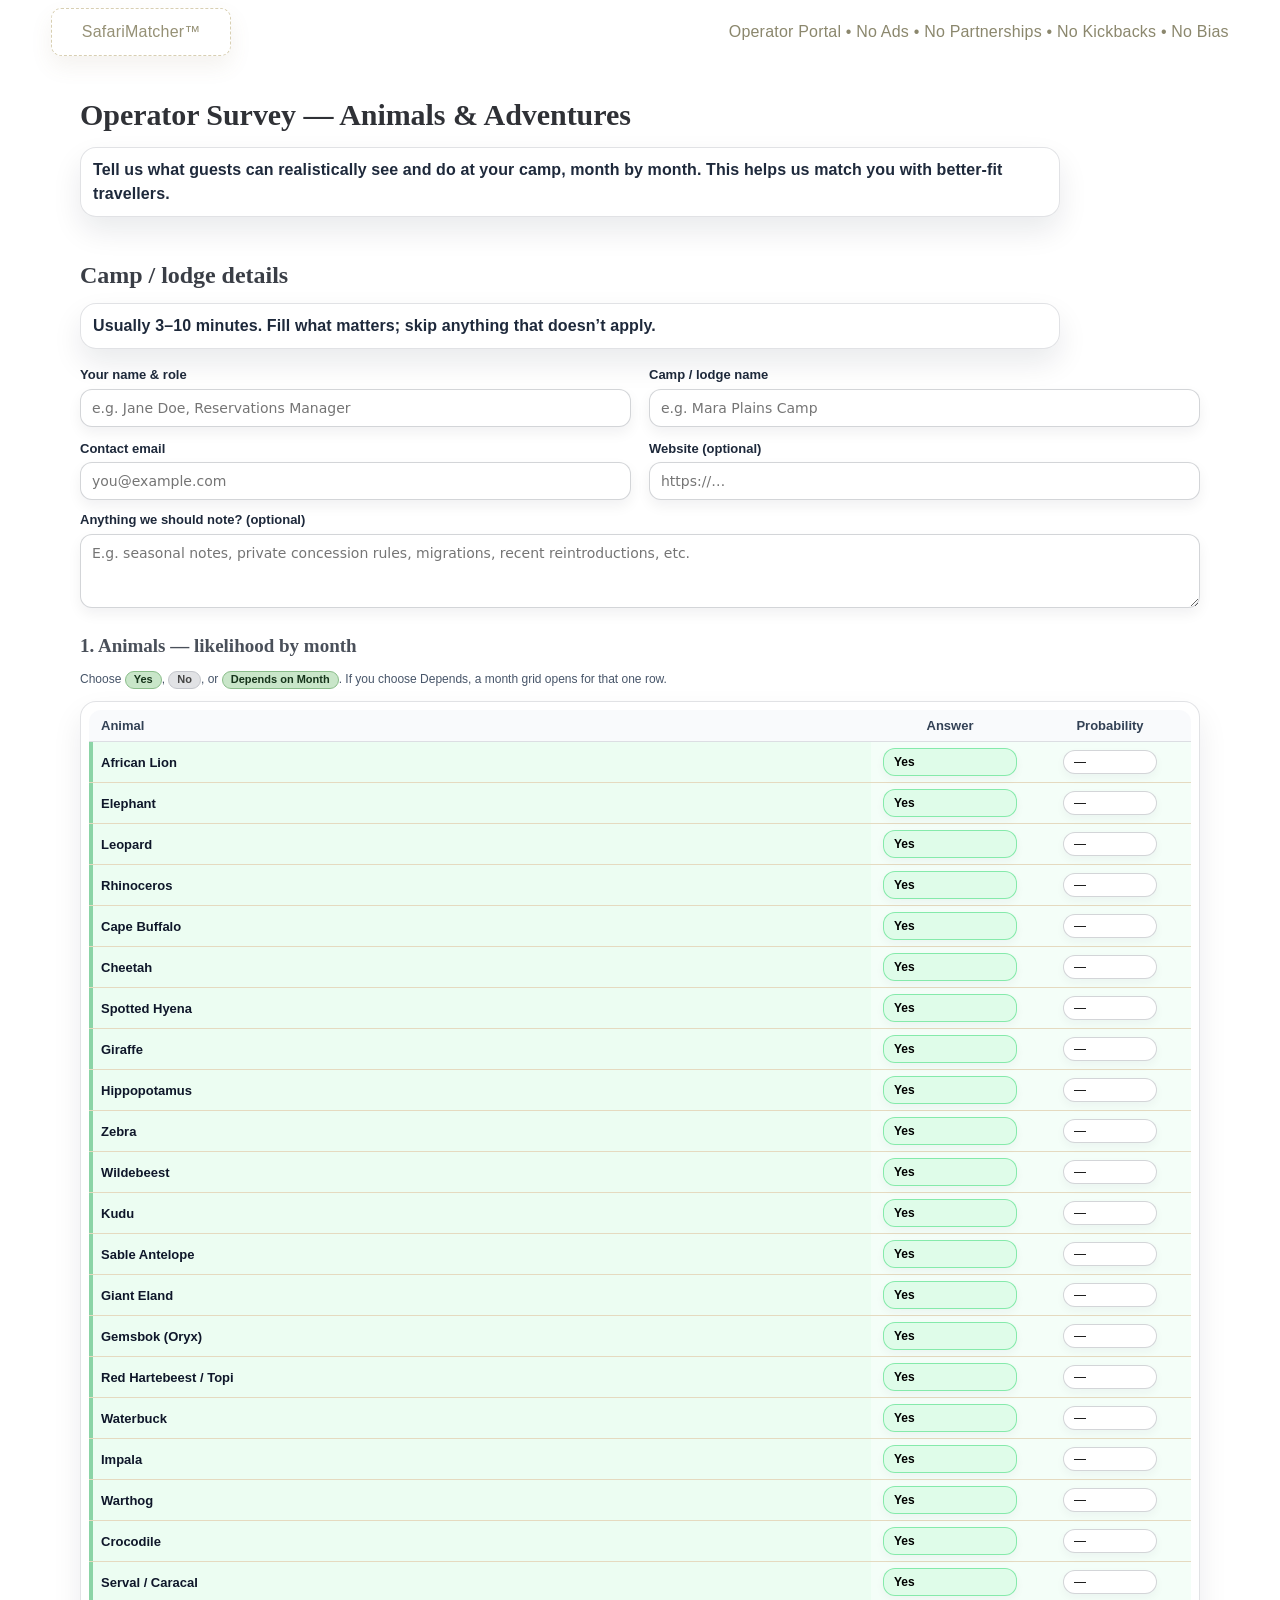
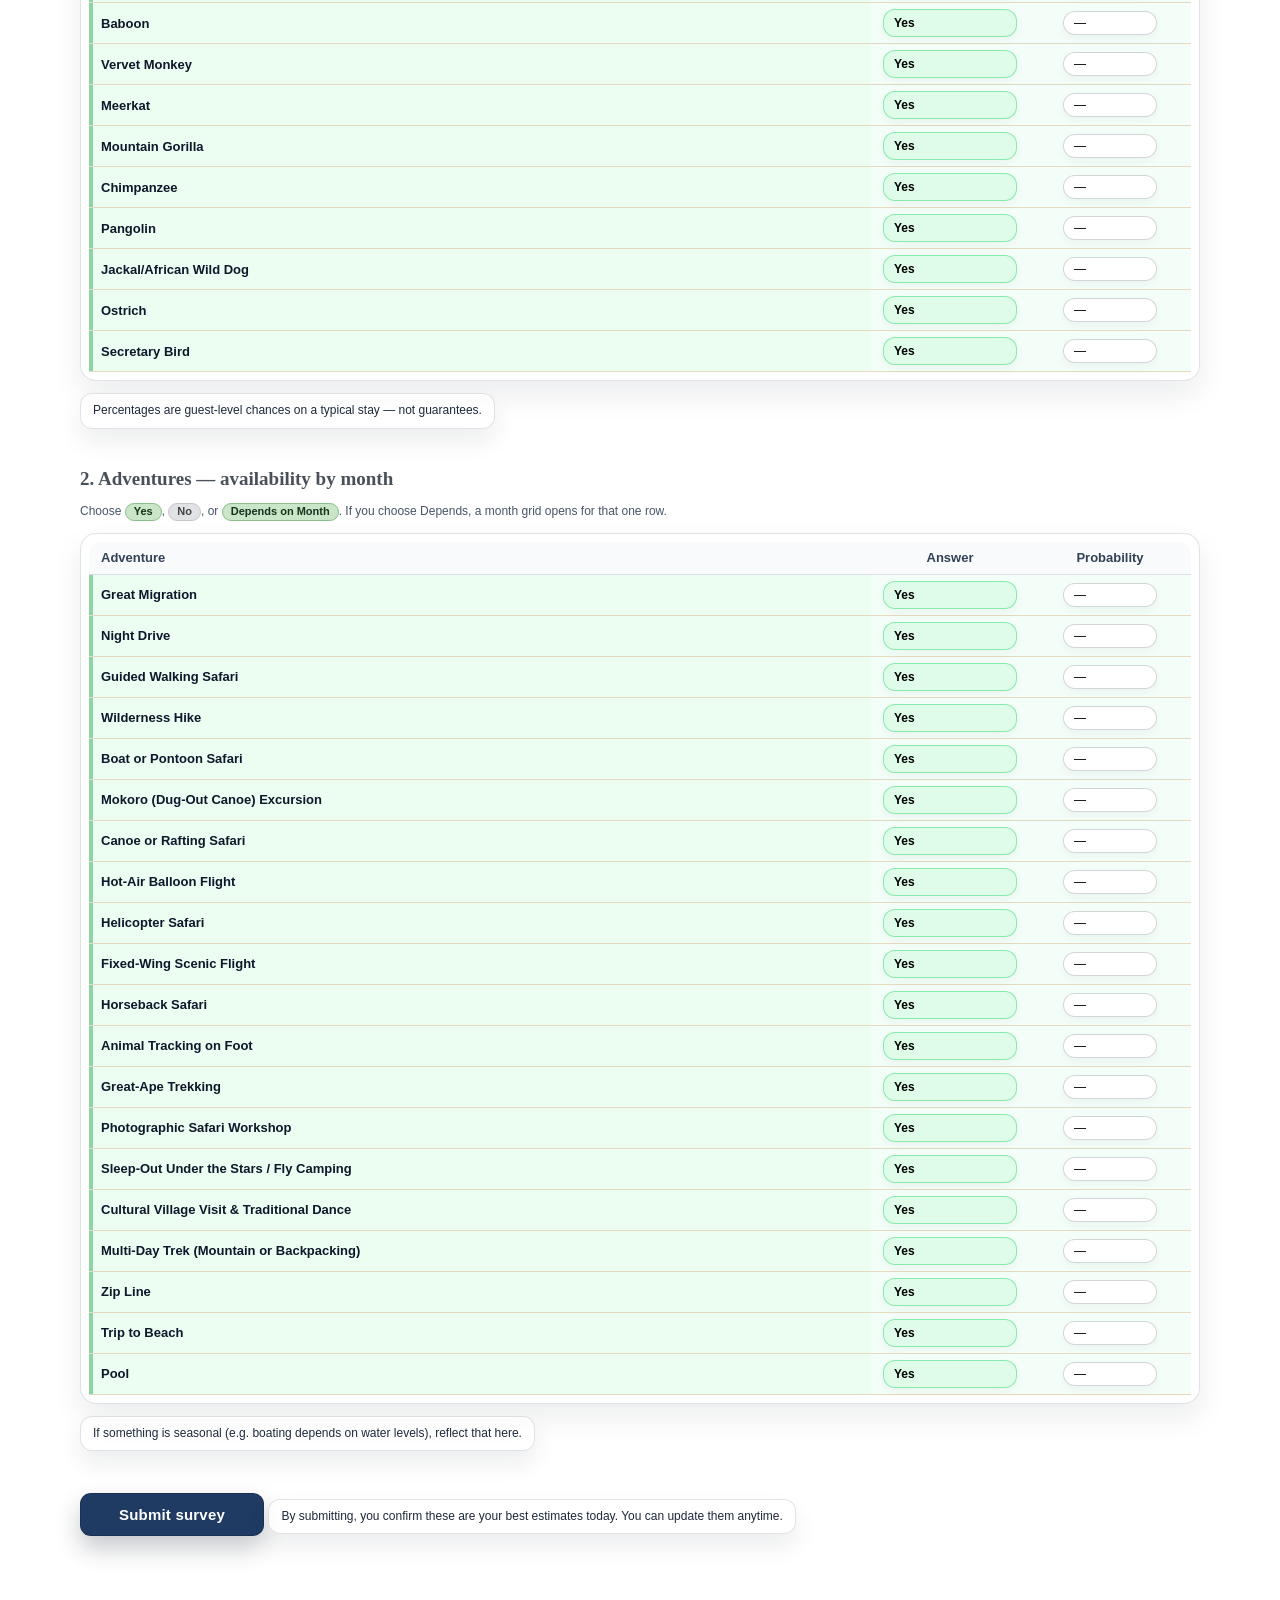
==== index.html @ 3c0e4a15 "Rename SafariMatcherSurvey2-21-2026.html to index.html" ====
<!doctype html>
<html lang="en">
<head>
  <meta charset="utf-8">
  <title>Safari Matcher — Operator Survey</title>
  <meta name="viewport" content="width=device-width, initial-scale=1">

  <style>
  :root{
    --text:#0f172a;--muted:#475569;--sand:#F4ECD6;--sand-2:#E9DFBF;--sand-3:#F8F2E1;--paper:#FFFCF2;
    --ink-weak:#64748b;--khaki:#CBB986;--pale-green:#BFD2A9;--acacia:#93B07F;--cta:#1e3a5f;
    --dry:#C59B2A;--shoulder:#74C9B2;--wet:#3FA1F5;--shadow:0 10px 28px rgba(15,23,42,.12);--z-top:100;
    --surface-glass:rgba(255,255,255,.68);--surface-glass-strong:rgba(255,255,255,.82);
    --line-soft:rgba(15,23,42,.12);--line-soft-strong:rgba(15,23,42,.18);
    --focus-ring:rgba(59,130,246,.34);
    --cta-bg:#1f3b63;--cta-bg-hover:#173050;--cta-border:rgba(15,23,42,.28);
    --brand-text:#2b5e98;--brand-text-strong:#224f84;--brand-tagline:#5b728f;
    --brand-border:rgba(43,94,152,.26);--brand-surface:rgba(255,255,255,.86);
    --glass-hi:rgba(255,255,255,.58);--glass-lo:rgba(255,255,255,.34);
  }
  *{box-sizing:border-box}
  html,body{height:100%}
  body{
    margin:0;
    color:var(--text);
    font:16px/1.5 "Avenir Next","SF Pro Text",-apple-system,BlinkMacSystemFont,"Segoe UI",Roboto,Ubuntu,"Helvetica Neue",Arial,sans-serif;
    background:#fff;
  }
  .container{
    width:min(1200px,92%);
    margin:0 auto;
    position:relative;
    z-index:1;
  }

  .topbar{
    position:relative;
    background:#FFFFFF;
  }
  .topbar-inner{
    display:flex;
    align-items:center;
    justify-content:space-between;
    gap:16px;
    padding:8px 0;
  }
  .logo-slot{
    width:180px;
    height:48px;
    border:1px dashed #D8CFB2;
    border-radius:10px;
    display:grid;
    place-items:center;
    color:#969176;
    font-size:16px;
    letter-spacing:.22px;
    font-weight:500;
    background:rgba(255,255,255,.88);
    box-shadow:0 10px 22px rgba(130,116,82,.09), inset 0 1px 0 rgba(255,255,255,.74);
    transition:border-color .16s ease, box-shadow .16s ease, transform .12s ease, color .16s ease;
  }
  .logo-slot:hover{
    color:#8E886C;
    border-color:#D8CFB2;
    box-shadow:0 12px 24px rgba(130,116,82,.11), inset 0 1px 0 rgba(255,255,255,.74);
    transform:translateY(-1px);
  }
  .tagline{
    color:#8B876D;
    font-size:16px;
    font-weight:500;
    letter-spacing:.2px;
  }
  @media (max-width:640px){
    .topbar-inner{
      flex-direction:column;
      align-items:flex-start;
      gap:8px;
      padding:10px 0;
    }
    .logo-slot{
      width:100%;
      height:auto;
      min-height:44px;
    }
    .tagline{
      font-size:14px;
    }
  }

  main.container{
    padding-bottom:60px;
  }
  .section{
    margin:28px 0 40px;
  }
  .section h1{
    margin:18px 0 10px;
    font-size:26px;
  }
  .section h2{
    margin:0 0 10px;
    font-size:22px;
  }
  .section h3{
    margin:10px 0;
    font-size:18px;
  }
  .lede{
    margin:6px 0 16px;
    color:#2E341F;
    font-weight:600;
    letter-spacing:.1px;
    background:rgba(203,185,134,.18);
    border:1px solid rgba(0,0,0,.06);
    padding:10px 12px;
    border-radius:14px;
    display:block;
    max-width:980px;
  }

  .pill-inline{
    display:inline-flex;
    align-items:center;
    border-radius:999px;
    padding:0 8px;
    font-size:11px;
    font-weight:600;
    border:1px solid transparent;
  }
  .pill-inline.pill-yes{
    background:#C9E6C9;
    border-color:#8BBE8B;
    color:#16341B;
  }
  .pill-inline.pill-no{
    background:#E1E2E5;
    border-color:#C4C6CC;
    color:#444;
  }

  .small-note{
    font-size:12px;
    color:var(--muted);
    margin-top:4px;
    line-height:1.45;
  }

  .form-grid{
    display:grid;
    grid-template-columns:repeat(2,minmax(0,1fr));
    gap:12px 18px;
    margin-bottom:10px;
  }
  @media (max-width:720px){
    .form-grid{
      grid-template-columns:1fr;
    }
  }
  .field{
    display:flex;
    flex-direction:column;
    gap:4px;
  }
  .field label{
    font-size:13px;
    font-weight:700;
    color:#1e293b;
  }
  .field input,
  .field textarea{
    border-radius:12px;
    border:1px solid var(--line-soft-strong);
    padding:9px 11px;
    font:14px/1.3 system-ui,-apple-system,Segoe UI,Roboto,Ubuntu,"Helvetica Neue",Arial;
    background:rgba(255,255,255,.9);
    color:var(--text);
  }
  .field input:focus,
  .field textarea:focus{
    outline:2px solid var(--khaki);
    outline-offset:1px;
  }
  textarea{
    resize:vertical;
  }

  .survey-shell{
    margin-top:24px;
  }
  .matrix-wrapper{
    margin-top:10px;
    padding:8px;
    background:var(--sand-3);
    border-radius:14px;
    border:1px solid #E1D7B7;
    overflow-x:auto;
  }
  .matrix-table{
    width:100%;
    min-width:560px;
    border-collapse:collapse;
    font-size:13px;
  }
  .matrix-table thead th{
    position:sticky;
    top:0;
    z-index:2;
    background:#F6F0E1;
  }
  .matrix-table th,
  .matrix-table td{
    padding:6px 34px 6px 12px;
    border-bottom:1px solid #E5DAC0;
    text-align:center;
    white-space:nowrap;
  }
  .matrix-table th:first-child{
    text-align:left;
  }
  .sticky-col{
    position:sticky;
    left:0;
    z-index:3;
    background:#FBF6E8;
    min-width:260px;
  }
  .row-label{
    display:flex;
    align-items:center;
    justify-content:space-between;
    gap:8px;
  }
  .row-name{
    font-weight:600;
  }

  .toggle-pill{
    border-radius:999px;
    border:1px solid transparent;
    padding:2px 10px;
    font-size:11px;
    font-weight:600;
    cursor:pointer;
    white-space:nowrap;
  }
  .toggle-pill.is-yes{
    background:#C9E6C9;
    border-color:#8BBE8B;
    color:#16341B;
  }
  .toggle-pill.is-no{
    background:#E1E2E5;
    border-color:#C4C6CC;
    color:#444;
  }

  tr.row-disabled{
    opacity:.65;
  }
  tr.row-disabled select.prob-select{
    background:#F3F3F5;
  }

  .prob-select{
    width:100%;
    border-radius:12px;
    border:1px solid #D7C6A5;
    padding:4px 30px 4px 10px;
    background:#FFFCF2;
    font-size:12px;
    cursor:pointer;
    appearance:none;
    -webkit-appearance:none;
    -moz-appearance:none;
    background-image:url("data:image/svg+xml,%3Csvg xmlns=%27http://www.w3.org/2000/svg%27 width=%2716%27 height=%2716%27 viewBox=%270 0 24 24%27 fill=%27none%27 stroke=%27%235D6A4D%27 stroke-width=%272.6%27 stroke-linecap=%27round%27 stroke-linejoin=%27round%27%3E%3Cpolyline points=%276 9 12 15 18 9%27/%3E%3C/svg%3E");
    background-repeat:no-repeat;
    background-position:calc(100% - 10px) 50%;
    background-size:14px 14px;
  }
  .prob-select:disabled{
    cursor:not-allowed;
  }
  .prob-select.prob-100{
    background:#CDECCB;
    border-color:#8DC48E;
    color:#17361C;
  }
  .prob-select.prob-75{
    background:#FFF2C2;
    border-color:#E4C76A;
    color:#514323;
  }
  .prob-select.prob-50{
    background:#FFE0B8;
    border-color:#E2A45E;
    color:#5B3619;
  }
  .prob-select.prob-25{
    background:#FFD1C2;
    border-color:#E28A70;
    color:#55251D;
  }
  .prob-select.prob-0{
    background:#E2E4E7;
    border-color:#C0C3C9;
    color:#333840;
  }

  .mode-select{
    width:100%;
    border-radius:12px;
    border:1px solid #D7C6A5;
    padding:6px 34px 6px 10px;
    background:#FFFCF2;
    font-size:12px;
    font-weight:700;
    cursor:pointer;
    appearance:none;
    -webkit-appearance:none;
    -moz-appearance:none;
    background-image:url("data:image/svg+xml,%3Csvg xmlns=%27http://www.w3.org/2000/svg%27 width=%2716%27 height=%2716%27 viewBox=%270 0 24 24%27 fill=%27none%27 stroke=%27%235D6A4D%27 stroke-width=%272.6%27 stroke-linecap=%27round%27 stroke-linejoin=%27round%27%3E%3Cpolyline points=%276 9 12 15 18 9%27/%3E%3C/svg%3E");
    background-repeat:no-repeat;
    background-position:calc(100% - 10px) 50%;
    background-size:14px 14px;
  }
  .mode-select:disabled{ cursor:not-allowed; }

  .mode-select, .prob-select{
    -webkit-appearance:none;
    -moz-appearance:none;
    appearance:none;
    background-image:url("data:image/svg+xml,%3Csvg xmlns=%27http://www.w3.org/2000/svg%27 viewBox=%270 0 20 20%27%3E%3Cpath fill=%27%236E745A%27 d=%27M5.5 7.5 10 12l4.5-4.5%27/%3E%3C/svg%3E");
    background-repeat:no-repeat;
    background-position:right 10px center;
    background-size:14px 14px;
  }

  tr.expand-row td{
    border-bottom:1px solid #E5DAC0;
    padding:8px 8px 12px;
    background:#FBF6E8;
  }
  tr.expand-row.is-hidden{ display:none; }

  .month-panel{
    border:1px solid rgba(0,0,0,.08);
    background:rgba(203,185,134,.14);
    border-radius:14px;
    padding:10px 10px 12px;
    box-shadow:0 8px 18px rgba(86,66,27,.10);
  }
  .month-panel .panel-title{
    display:flex;
    align-items:baseline;
    justify-content:space-between;
    gap:10px;
    margin-bottom:8px;
  }
  .month-panel .panel-title .t{
    font-weight:800;
    font-size:12px;
    color:#2E341F;
    letter-spacing:.2px;
  }
  .month-panel .panel-title .hint{
    font-size:12px;
    color:#6E745A;
    font-weight:600;
  }
  .month-grid{
    display:grid;
    grid-template-columns:repeat(6, minmax(0, 1fr));
    gap:8px;
  }
  @media (max-width:900px){
    .month-grid{ grid-template-columns:repeat(4, minmax(0, 1fr)); }
  }
  @media (max-width:560px){
    .month-grid{ grid-template-columns:repeat(3, minmax(0, 1fr)); }
  }
  .month-cell{
    display:flex;
    flex-direction:column;
    gap:4px;
    text-align:left;
  }
  .month-cell .m-label{
    font-size:11px;
    font-weight:800;
    color:#3A4127;
    letter-spacing:.2px;
  }


  .form-footer{
    margin-top:24px;
  }
  .btn-primary{
    display:inline-flex;
    align-items:center;
    justify-content:center;
    padding:12px 18px;
    border-radius:12px;
    border:1px solid #D7C6A5;
    background:var(--cta);
    color:#2E341F;
    font-weight:800;
    font-size:15px;
    cursor:pointer;
    box-shadow:var(--shadow);
  }
  .btn-primary[disabled]{
    opacity:.65;
    cursor:wait;
  }
  .btn-primary:hover:not([disabled]){
    filter:brightness(1.06);
  }

  .form-status{
    margin-top:8px;
    font-size:13px;
    color:#6E745A;
    min-height:1.2em;
  }
  .form-status.ok{
    color:#21693C;
  }
  .form-status.error{
    color:#8B2F29;
  }
  

  /* --- Modern polish / visual state cues --- */
  body{ background:#ffffff; }

  .topbar{
    box-shadow:none;
  }
  main.container{
    max-width:1120px;
  }

  .section h1{
    font-family:"EB Garamond", Georgia, "Times New Roman", serif;
    font-size:30px;
    letter-spacing:-.06px;
    font-weight:850;
    color:#2f3136;
  }
  .section h2{
    font-family:"EB Garamond", Georgia, "Times New Roman", serif;
    font-size:24px;
    letter-spacing:-.03px;
    font-weight:800;
    color:#3a3e46;
  }
  .section h3{
    font-family:"EB Garamond", Georgia, "Times New Roman", serif;
    font-size:19px;
    letter-spacing:0;
    font-weight:800;
    color:#4a505a;
  }

  .lede{
    background:rgba(255,255,255,.58);
    border:1px solid var(--line-soft);
    box-shadow:0 14px 30px rgba(15,23,42,.09), inset 0 1px 0 var(--glass-hi), inset 0 -1px 0 var(--glass-lo);
    border-radius:16px;
    color:#1e293b;
    backdrop-filter:blur(10px) saturate(130%);
    -webkit-backdrop-filter:blur(10px) saturate(130%);
  }
  #animalsHelp.small-note,
  #adventuresHelp.small-note{
    display:inline-block;
    margin-top:12px;
    padding:8px 12px;
    border-radius:12px;
    border:1px solid var(--line-soft);
    background:rgba(255,255,255,.56);
    box-shadow:0 12px 24px rgba(15,23,42,.08), inset 0 1px 0 var(--glass-hi), inset 0 -1px 0 var(--glass-lo);
    color:#1e293b;
    backdrop-filter:blur(10px) saturate(130%);
    -webkit-backdrop-filter:blur(10px) saturate(130%);
  }
  .form-footer .small-note{
    display:inline-block;
    margin-top:12px;
    padding:8px 12px;
    border-radius:12px;
    border:1px solid var(--line-soft);
    background:rgba(255,255,255,.62);
    box-shadow:0 12px 24px rgba(15,23,42,.08), inset 0 1px 0 var(--glass-hi), inset 0 -1px 0 var(--glass-lo);
    color:#1e293b;
    backdrop-filter:blur(10px) saturate(130%);
    -webkit-backdrop-filter:blur(10px) saturate(130%);
  }

  .field input,
  .field textarea{
    background:#ffffff;
    border:1px solid var(--line-soft-strong);
    box-shadow:0 6px 14px rgba(15,23,42,.06);
  }
  .field input:focus,
  .field textarea:focus{
    outline:3px solid var(--focus-ring);
    border-color:rgba(30,64,175,.55);
    box-shadow:0 0 0 2px rgba(255,255,255,.95), 0 8px 18px rgba(15,23,42,.09);
  }

  .matrix-wrapper{
    background:var(--surface-glass-strong);
    border:1px solid var(--line-soft);
    box-shadow:0 14px 30px rgba(15,23,42,.08);
    border-radius:16px;
    backdrop-filter:blur(6px);
  }

  .matrix-table{
    border-collapse:separate;
    border-spacing:0;
  }
  .matrix-table thead th{
    border-bottom:1px solid var(--line-soft);
    background:rgba(248,250,252,.86);
    color:#334155;
  }

  /* Rounded table corners */
  .matrix-table thead th:first-child{ border-top-left-radius:12px; }
  .matrix-table thead th:last-child{ border-top-right-radius:12px; }
  .matrix-table tbody tr:last-child td:last-child{ border-bottom-right-radius:12px; }

  /* Row hover */
  .matrix-table tbody tr[data-main="1"] td,
  .matrix-table tbody tr[data-main="1"] th{
    transition:background-color .16s ease, box-shadow .16s ease, transform .16s ease;
  }
  .matrix-table tbody tr[data-main="1"]:hover td,
  .matrix-table tbody tr[data-main="1"]:hover th{
    background-color:rgba(248,250,252,.66);
  }

  /* State accents: yes / no / depends */
  tr.row-mode-yes > th.sticky-col{ background:rgba(187,247,208,.28); }
  tr.row-mode-yes > td{ background:rgba(187,247,208,.16); }

  tr.row-mode-depends > th.sticky-col{ background:rgba(191,219,254,.30); }
  tr.row-mode-depends > td{ background:rgba(191,219,254,.17); }

  tr.row-mode-no > th.sticky-col{ background:rgba(226,232,240,.70); }
  tr.row-mode-no > td{ background:rgba(226,232,240,.46); }

  /* Left accent bar using the sticky column */
  tr.row-mode-yes > th.sticky-col{ box-shadow:inset 4px 0 0 rgba(22,163,74,.45); }
  tr.row-mode-depends > th.sticky-col{ box-shadow:inset 4px 0 0 rgba(37,99,235,.45); }
  tr.row-mode-no > th.sticky-col{ box-shadow:inset 4px 0 0 rgba(100,116,139,.45); }

  /* Mode dropdown style by row */
  tr.row-mode-yes select.mode-select{
    background:rgba(220,252,231,.86);
    border-color:rgba(74,222,128,.6);
  }
  tr.row-mode-depends select.mode-select{
    background:rgba(219,234,254,.86);
    border-color:rgba(96,165,250,.65);
  }
  tr.row-mode-no select.mode-select{
    background:rgba(241,245,249,.9);
    border-color:rgba(148,163,184,.74);
  }

  /* Make selects feel more "app-like" */
  .mode-select, .prob-select{
    box-shadow:0 6px 14px rgba(30,36,17,.06);
  }

  /* Monthly panel polish */
  tr.expand-row td{ background:rgba(248,250,252,.76); }
  .month-panel{
    border-radius:16px;
    background:rgba(255,255,255,.52);
    border-color:var(--line-soft);
    box-shadow:0 12px 28px rgba(15,23,42,.09), inset 0 1px 0 var(--glass-hi), inset 0 -1px 0 var(--glass-lo);
    backdrop-filter:blur(10px) saturate(130%);
    -webkit-backdrop-filter:blur(10px) saturate(130%);
  }

  /* Make "Depends" expansion feel intentionally different */
  tr.expand-row.row-mode-depends td .month-panel{ box-shadow:0 12px 28px rgba(37,99,235,.15); }

  .btn-primary{
    border-radius:11px;
    border:1px solid var(--cta-border);
    background:var(--cta-bg);
    color:#ffffff;
    font-size:15px;
    letter-spacing:.2px;
    min-width:184px;
    box-shadow:0 12px 24px rgba(15,23,42,.24);
    transition:background-color .16s ease, box-shadow .16s ease, transform .12s ease, border-color .16s ease;
  }
  .btn-primary:hover:not([disabled]){
    filter:none;
    background:var(--cta-bg-hover);
    border-color:rgba(15,23,42,.36);
    box-shadow:0 15px 28px rgba(15,23,42,.28);
    transform:translateY(-1px);
  }
  .btn-primary:active:not([disabled]){
    transform:translateY(1px);
    box-shadow:0 8px 16px rgba(15,23,42,.22);
  }
  .btn-primary:focus-visible{
    outline:3px solid var(--focus-ring);
    outline-offset:3px;
  }
  .btn-primary[disabled]{
    opacity:.6;
    cursor:wait;
    box-shadow:none;
  }

  .mode-select, .prob-select{
    background:#ffffff;
    border-color:var(--line-soft-strong);
    box-shadow:0 4px 10px rgba(15,23,42,.04);
  }
  .mode-select:focus, .prob-select:focus{
    outline:3px solid var(--focus-ring);
    outline-offset:1px;
  }

</style>
</head>
<body>

  <div class="topbar">
    <div class="container topbar-inner">
      <div class="logo-slot" aria-label="Safari Matcher logo">SafariMatcher&#8482;</div>
      <div class="tagline">Operator Portal • No Ads • No Partnerships • No Kickbacks • No Bias</div>
    </div>
  </div>

  <main class="container">
    <section class="section">
      <h1>Operator Survey — Animals &amp; Adventures</h1>
      <p class="lede">
        Tell us what guests can realistically see and do at your camp, month by month.
        This helps us match you with better-fit travellers.
      </p>
    </section>

    <section class="section">
      <h2>Camp / lodge details</h2>
      <p class="lede">
        Usually 3–10 minutes. Fill what matters; skip anything that doesn’t apply.
      </p>

      <form id="operatorSurveyForm" novalidate action="https://formspree.io/f/xeeeajdg" method="POST">
        <div class="form-grid">
          <div class="field">
            <label for="operatorName">Your name &amp; role</label>
            <input id="operatorName" name="operatorName" type="text" required
                   placeholder="e.g. Jane Doe, Reservations Manager">
          </div>
          <div class="field">
            <label for="campName">Camp / lodge name</label>
            <input id="campName" name="campName" type="text" required
                   placeholder="e.g. Mara Plains Camp">
          </div>
          <div class="field">
            <label for="contactEmail">Contact email</label>
            <input id="contactEmail" name="email" type="email" required
                   placeholder="you@example.com">
          </div>
          <div class="field">
            <label for="website">Website (optional)</label>
            <input id="website" name="website" type="url" placeholder="https://&hellip;">
          </div>
        </div>

        <div class="field">
          <label for="notes">Anything we should note? (optional)</label>
          <textarea id="notes" name="notes" rows="3"
                    placeholder="E.g. seasonal notes, private concession rules, migrations, recent reintroductions, etc."></textarea>
        </div>

        <!-- Formspree-friendly summary (kept hidden). This prevents thousands of matrix fields cluttering the dashboard. -->
        <textarea id="messageField" name="message" style="display:none"></textarea>

        <div class="survey-shell">
          <h3>1. Animals — likelihood by month</h3>
          <p class="small-note">
            Choose <span class="pill-inline pill-yes">Yes</span>, <span class="pill-inline pill-no">No</span>, or <span class="pill-inline pill-yes">Depends on Month</span>.
            If you choose Depends, a month grid opens for that one row.
          </p>

          <div class="matrix-wrapper">
            <table class="matrix-table" aria-describedby="animalsHelp">
              <thead>
                <tr>
                  <th class="sticky-col">Animal</th>
                  <th style="width:180px">Answer</th>
                  <th style="width:140px">Probability</th>
                </tr>
              </thead>
              <tbody id="animalsBody" data-group="animals"></tbody>
            </table>
          </div>
          <p id="animalsHelp" class="small-note">
            Percentages are guest-level chances on a typical stay — not guarantees.
          </p>
        </div>

        <div class="survey-shell">
          <h3>2. Adventures — availability by month</h3>
          <p class="small-note">
            Choose <span class="pill-inline pill-yes">Yes</span>, <span class="pill-inline pill-no">No</span>, or <span class="pill-inline pill-yes">Depends on Month</span>.
            If you choose Depends, a month grid opens for that one row.
          </p>

          <div class="matrix-wrapper">
            <table class="matrix-table" aria-describedby="adventuresHelp">
              <thead>
                <tr>
                  <th class="sticky-col">Adventure</th>
                  <th style="width:180px">Answer</th>
                  <th style="width:140px">Probability</th>
                </tr>
              </thead>
              <tbody id="adventuresBody" data-group="adventures"></tbody>
            </table>
          </div>
          <p id="adventuresHelp" class="small-note">
            If something is seasonal (e.g. boating depends on water levels), reflect that here.
          </p>
        </div>

        <div class="form-footer">
          <button type="submit" class="btn-primary">Submit survey</button>
          <p class="small-note">
            By submitting, you confirm these are your best estimates today. You can update them anytime.
          </p>
          <div id="formStatus" class="form-status" role="status" aria-live="polite"></div>
        </div>
      </form>
    </section>
  </main>

  <script>
  (function(){
    const CONFIG = {
      API_BASE: '',
      FORM_ENDPOINT: 'https://formspree.io/f/xeeeajdg',
      MAILTO_FALLBACK_TO: ''
    };

const months = [
      { id:'jan', label:'Jan' },
      { id:'feb', label:'Feb' },
      { id:'mar', label:'Mar' },
      { id:'apr', label:'Apr' },
      { id:'may', label:'May' },
      { id:'jun', label:'Jun' },
      { id:'jul', label:'Jul' },
      { id:'aug', label:'Aug' },
      { id:'sep', label:'Sep' },
      { id:'oct', label:'Oct' },
      { id:'nov', label:'Nov' },
      { id:'dec', label:'Dec' }
    ];

    // Full animal list
    const animals = [
      { id:'african-lion',           label:'African Lion' },
      { id:'elephant',               label:'Elephant' },
      { id:'leopard',                label:'Leopard' },
      { id:'rhinoceros',             label:'Rhinoceros' },
      { id:'cape-buffalo',           label:'Cape Buffalo' },
      { id:'cheetah',                label:'Cheetah' },
      { id:'spotted-hyena',          label:'Spotted Hyena' },
      { id:'giraffe',                label:'Giraffe' },
      { id:'hippopotamus',           label:'Hippopotamus' },
      { id:'zebra',                  label:'Zebra' },
      { id:'wildebeest',             label:'Wildebeest' },
      { id:'kudu',                   label:'Kudu' },
      { id:'sable-antelope',         label:'Sable Antelope' },
      { id:'giant-eland',            label:'Giant Eland' },
      { id:'gemsbok-oryx',           label:'Gemsbok (Oryx)' },
      { id:'red-hartebeest-topi',    label:'Red Hartebeest / Topi' },
      { id:'waterbuck',              label:'Waterbuck' },
      { id:'impala',                 label:'Impala' },
      { id:'warthog',                label:'Warthog' },
      { id:'crocodile',              label:'Crocodile' },
      { id:'serval-caracal',         label:'Serval / Caracal' },
      { id:'baboon',                 label:'Baboon' },
      { id:'vervet-monkey',          label:'Vervet Monkey' },
      { id:'meerkat',                label:'Meerkat' },
      { id:'mountain-gorilla',       label:'Mountain Gorilla' },
      { id:'chimpanzee',             label:'Chimpanzee' },
      { id:'pangolin',               label:'Pangolin' },
      { id:'jackal-wild-dog',        label:'Jackal/African Wild Dog' },
      { id:'ostrich',                label:'Ostrich' },
      { id:'secretary-bird',         label:'Secretary Bird' }
    ];

    // Full adventures list
    const adventures = [
      { id:'great-migration',                 label:'Great Migration' },
      { id:'night-drive',                     label:'Night Drive' },
      { id:'guided-walking-safari',           label:'Guided Walking Safari' },
      { id:'wilderness-hike',                 label:'Wilderness Hike' },
      { id:'boat-pontoon-safari',             label:'Boat or Pontoon Safari' },
      { id:'mokoro-dugout-excursion',         label:'Mokoro (Dug-Out Canoe) Excursion' },
      { id:'canoe-rafting-safari',            label:'Canoe or Rafting Safari' },
      { id:'hot-air-balloon-flight',          label:'Hot-Air Balloon Flight' },
      { id:'helicopter-safari',               label:'Helicopter Safari' },
      { id:'fixed-wing-scenic-flight',        label:'Fixed-Wing Scenic Flight' },
      { id:'horseback-safari',                label:'Horseback Safari' },
      { id:'animal-tracking-on-foot',         label:'Animal Tracking on Foot' },
      { id:'great-ape-trekking',              label:'Great-Ape Trekking' },
      { id:'photographic-safari-workshop',    label:'Photographic Safari Workshop' },
      { id:'sleep-out-fly-camping',           label:'Sleep-Out Under the Stars / Fly Camping' },
      { id:'cultural-village-visit-dance',    label:'Cultural Village Visit & Traditional Dance' },
      { id:'multi-day-trek',                  label:'Multi-Day Trek (Mountain or Backpacking)' },
      { id:'zip-line',                        label:'Zip Line' },
      { id:'trip-to-beach',                   label:'Trip to Beach' },
      { id:'pool',                            label:'Pool' }
    ];

    const $ = (sel, root=document) => root.querySelector(sel);
    const createEl = (tag, props={}, children=[]) => {
      const node = document.createElement(tag);
      Object.assign(node, props);
      children.forEach(child => node.appendChild(child));
      return node;
    };

    function updateSelectColor(select){
      select.classList.remove('prob-100','prob-75','prob-50','prob-25','prob-0');
      switch(select.value){
        case '100': select.classList.add('prob-100'); break;
        case '75':  select.classList.add('prob-75');  break;
        case '50':  select.classList.add('prob-50');  break;
        case '25':  select.classList.add('prob-25');  break;
        case '0':   select.classList.add('prob-0');   break;
        default: break;
      }
    }

    function makeProbSelect(className='prob-select'){
      const select = createEl('select', { className });
      const options = [
        { value:'',   label:'—' },
        { value:'100',label:'100%' },
        { value:'75', label:'75%' },
        { value:'50', label:'50%' },
        { value:'25', label:'25%' },
        { value:'0',  label:'0%' }
      ];
      options.forEach(o => {
        select.appendChild(createEl('option', { value:o.value, textContent:o.label }));
      });
      select.addEventListener('change', () => updateSelectColor(select));
      return select;
    }

    function setStatus(message, type){
      const statusEl = $('#formStatus');
      if(!statusEl) return;
      statusEl.textContent = message || '';
      statusEl.className = 'form-status' + (type ? ' ' + type : '');
    }
    function getProbValue(mainRow){
      const probSel = mainRow.querySelector('select.prob-select[data-role=\"prob\"]');
      return probSel ? (probSel.value || '') : '';
    }

    function setMonthOverrideFlag(mainRow, monthSel){
      const prob = getProbValue(mainRow);
      const val = monthSel.value || '';
      if(!val){
        monthSel.dataset.override = '';
        return;
      }
      if(!prob){
        monthSel.dataset.override = '1';
        return;
      }
      monthSel.dataset.override = (val === prob) ? '' : '1';
    }

    function syncMonthsToProb(mainRow, detailRow, opts){
      const options = opts || {};
      const force = !!options.force;
      const prob = getProbValue(mainRow);
      const monthSelects = detailRow.querySelectorAll('select.prob-select[data-role=\"month\"]');
      monthSelects.forEach(s => {
        if(force || s.dataset.override !== '1'){
          s.value = prob || '';
          updateSelectColor(s);
          if(!prob) s.value = '';
        }
        // If probability changed to match an override, clear override so it tracks again
        if(s.dataset.override === '1'){
          setMonthOverrideFlag(mainRow, s);
        }
      });
    }

    function applyMode(mainRow, detailRow, modeSel){
      const mode = modeSel.value;
      // Visual state classes
      mainRow.classList.remove('row-mode-yes','row-mode-no','row-mode-depends');
      detailRow.classList.remove('row-mode-yes','row-mode-no','row-mode-depends');
      if(mode==='no'){ mainRow.classList.add('row-mode-no'); detailRow.classList.add('row-mode-no'); }
      else if(mode==='depends'){ mainRow.classList.add('row-mode-depends'); detailRow.classList.add('row-mode-depends'); }
      else { mainRow.classList.add('row-mode-yes'); detailRow.classList.add('row-mode-yes'); }

      const prob = mainRow.querySelector('select.prob-select[data-role=\"prob\"]');
      const monthSelects = detailRow.querySelectorAll('select.prob-select[data-role=\"month\"]');

      mainRow.dataset.mode = mode;

      if(mode === 'no'){
        mainRow.classList.add('row-disabled');
        if(prob){ prob.disabled = true; prob.value = ''; updateSelectColor(prob); }
        monthSelects.forEach(s => { s.disabled = true; s.value = ''; s.dataset.override = ''; updateSelectColor(s); });
        detailRow.classList.add('is-hidden');
      } else if(mode === 'yes'){
        mainRow.classList.remove('row-disabled');
        if(prob) prob.disabled = false;
        // Keep months in sync in the background so if they later switch to Depends it feels pre-filled
        syncMonthsToProb(mainRow, detailRow, { force:false });
        monthSelects.forEach(s => { s.disabled = true; });
        detailRow.classList.add('is-hidden');
      } else { // depends
        mainRow.classList.remove('row-disabled');
        if(prob) prob.disabled = false;
        monthSelects.forEach(s => { s.disabled = false; });
        // Prefill any non-overridden months with the row probability
        syncMonthsToProb(mainRow, detailRow, { force:false });
        detailRow.classList.remove('is-hidden');
      }
    }

    function buildMatrix(groupKey, items, tbody){
      tbody.innerHTML = '';
      items.forEach(item => {
        const mainTr = createEl('tr');
        mainTr.dataset.group = groupKey;
        mainTr.dataset.itemId = item.id;
        mainTr.dataset.main = '1';
        mainTr.dataset.mode = 'yes';

        const th = createEl('th', { scope:'row', className:'sticky-col' });
        const nameSpan = createEl('span', { className:'row-name', textContent:item.label });
        th.appendChild(createEl('div', { className:'row-label' }, [nameSpan]));
        mainTr.appendChild(th);

        // Mode select
        const tdMode = createEl('td');
        const modeSel = createEl('select', { className:'mode-select' });
        modeSel.appendChild(createEl('option', { value:'yes', textContent:'Yes' }));
        modeSel.appendChild(createEl('option', { value:'no', textContent:'No' }));
        modeSel.appendChild(createEl('option', { value:'depends', textContent:'Depends on Month' }));
        tdMode.appendChild(modeSel);
        mainTr.appendChild(tdMode);

        // Probability select
        const tdProb = createEl('td');
        const probSel = makeProbSelect('prob-select');
        probSel.dataset.group = groupKey;
        probSel.dataset.itemId = item.id;
        probSel.dataset.role = 'prob';
        tdProb.appendChild(probSel);
        mainTr.appendChild(tdProb);

        // Keep month grid synced to probability unless overridden
        probSel.addEventListener('change', () => {
          // Only update months that are not manually overridden
          syncMonthsToProb(mainTr, detailTr, { force:false });
        });

        // Detail row (months)
        const detailTr = createEl('tr', { className:'expand-row is-hidden' });
        detailTr.dataset.group = groupKey;
        detailTr.dataset.itemId = item.id;
        detailTr.dataset.detail = '1';
        const detailTd = createEl('td', { colSpan:3 });

        const panelTitle = createEl('div', { className:'panel-title' }, [
          createEl('div', { className:'t', textContent:'Monthly breakdown' }),
          createEl('div', { className:'hint', textContent:'Only fill months that differ.' })
        ]);

        const grid = createEl('div', { className:'month-grid' });
        months.forEach(mo => {
          const cell = createEl('div', { className:'month-cell' });
          cell.appendChild(createEl('div', { className:'m-label', textContent: mo.label }));
          const s = makeProbSelect('prob-select');
          s.dataset.group = groupKey;
          s.dataset.itemId = item.id;
          s.dataset.monthId = mo.id;
          s.dataset.role = 'month';
          s.disabled = true; // until depends
          // Track overrides: if a month is changed away from the row probability, preserve it
          s.addEventListener('change', () => {
            setMonthOverrideFlag(mainTr, s);
          });
          cell.appendChild(s);
          grid.appendChild(cell);
        });

        const panel = createEl('div', { className:'month-panel' }, [panelTitle, grid]);
        detailTd.appendChild(panel);
        detailTr.appendChild(detailTd);

        // Wire mode behavior
        modeSel.addEventListener('change', () => applyMode(mainTr, detailTr, modeSel));
        // Initialize row state
        applyMode(mainTr, detailTr, modeSel);

        tbody.appendChild(mainTr);
        tbody.appendChild(detailTr);
      });
    }
    function collectGroup(groupKey){
      const out = {};
      const rows = document.querySelectorAll('tbody[data-group=\"' + groupKey + '\"] tr[data-main=\"1\"]');
      rows.forEach(mainRow => {
        const itemId = mainRow.dataset.itemId;
        const modeSel = mainRow.querySelector('select.mode-select');
        const mode = modeSel ? modeSel.value : 'yes';
        const probSel = mainRow.querySelector('select.prob-select[data-role=\"prob\"]');
        const probability = probSel ? (probSel.value || null) : null;

        const detailRow = mainRow.nextElementSibling;
        let monthsObj = {};
        let overridesObj = {};
        months.forEach(mo => { monthsObj[mo.id] = null; overridesObj[mo.id] = false; });

        if(detailRow && detailRow.dataset.detail === '1'){
          const sels = detailRow.querySelectorAll('select.prob-select[data-role=\"month\"]');
          sels.forEach(s => {
            const mId = s.dataset.monthId;
            monthsObj[mId] = s.value || null;
            overridesObj[mId] = (s.dataset.override === '1');
          });
        }

        out[itemId] = {
          mode,
          enabled: mode !== 'no',
          probability,
          months: monthsObj,
          overrides: overridesObj
        };
      });
      return out;
    }

    function monthLine(monthsMap){
      const order = ['jan','feb','mar','apr','may','jun','jul','aug','sep','oct','nov','dec'];
      const parts = [];
      for(const m of order){
        const v = monthsMap ? monthsMap[m] : null;
        if(v !== null && v !== undefined && String(v).trim() !== ''){
          parts.push(m.toUpperCase() + ' ' + v + '%');
        }
      }
      return parts.join(', ');
    }

    function buildPrettyMessage(snapshot){
      const lines = [];
      const push = (s='') => lines.push(s);

      push('SafariMatcher Operator Survey');
      push('');
      push('Operator: ' + (snapshot.operatorName || ''));
      push('Camp/Lodge: ' + (snapshot.campName || ''));
      push('Email: ' + (snapshot.email || ''));
      if(snapshot.website) push('Website: ' + snapshot.website);
      if(snapshot.notes){
        push('');
        push('Notes:');
        push(String(snapshot.notes).trim());
      }

      function section(title, groupObj, labelsMap){
        push('');
        push('---');
        push(title);
        push('');

        const yesLines = [];
        const depLines = [];
        const noLines = [];

        for(const [id, rec] of Object.entries(groupObj || {})){
          const label = (labelsMap && labelsMap[id]) ? labelsMap[id] : id;
          const mode = rec && rec.mode ? rec.mode : (rec && rec.enabled ? 'yes' : 'no');
          if(mode === 'no'){
            noLines.push(label);
            continue;
          }
          if(mode === 'depends'){
            const base = (rec && rec.probability) ? (String(rec.probability) + '%') : '—';
            const ov = (rec && rec.overrides) ? rec.overrides : {};
            const mm = (rec && rec.months) ? rec.months : {};
            const parts = [];
            const order = ['jan','feb','mar','apr','may','jun','jul','aug','sep','oct','nov','dec'];
            order.forEach(mo => {
              if(!ov[mo]) return;
              const v = mm[mo];
              if(v !== null && v !== undefined && String(v).trim() !== '') parts.push(mo.toUpperCase() + ' ' + v + '%');
              else parts.push(mo.toUpperCase() + ' —');
            });
            if(parts.length) depLines.push(label + ': Base ' + base + ' | Overrides: ' + parts.join(', '));
            else depLines.push(label + ': Base ' + base + ' (no overrides)');
            continue;
          }
          // yes
          if(rec.probability) yesLines.push(label + ': ' + rec.probability + '%');
          else yesLines.push(label + ': —');
        }

        if(yesLines.length){
          push('Yes (single probability)');
          yesLines.forEach(x => push('- ' + x));
          push('');
        }
        if(depLines.length){
          push('Depends on Month');
          depLines.forEach(x => push('- ' + x));
          push('');
        }
        if(noLines.length){
          push('No');
          push(noLines.join(', '));
        }

        if(!yesLines.length && !depLines.length && !noLines.length){
          push('(No selections provided)');
        }
      }

      const animalLabels = {};
      (snapshot._animalsList || []).forEach(x => animalLabels[x.id] = x.label);
      const adventureLabels = {};
      (snapshot._adventuresList || []).forEach(x => adventureLabels[x.id] = x.label);

      section('Animals', snapshot.animals, animalLabels);
      section('Adventures', snapshot.adventures, adventureLabels);

      push('');
      push('---');
      push('Submitted: ' + (snapshot.submittedAt || ''));

      return lines.join('\n');
    }

    document.addEventListener('DOMContentLoaded', function(){
      const animalsBody = $('#animalsBody');
      const adventuresBody = $('#adventuresBody');
      buildMatrix('animals', animals, animalsBody);
      buildMatrix('adventures', adventures, adventuresBody);

      // Optional: prefill from query string (?operator=...&camp=...&email=...)
      try{
        const params = new URLSearchParams(window.location.search);
        if(params.has('operator')){
          const op = $('#operatorName');
          if(op) op.value = decodeURIComponent(params.get('operator'));
        }
        if(params.has('camp')){
          const camp = $('#campName');
          if(camp) camp.value = decodeURIComponent(params.get('camp'));
        }
        if(params.has('email')){
          const em = $('#contactEmail');
          if(em) em.value = decodeURIComponent(params.get('email'));
        }
      }catch(e){}

      const form = $('#operatorSurveyForm');

      function ensureHiddenField(name, id){
        let el = form.querySelector('input[name="' + name + '"]');
        if(!el){
          el = document.createElement('input');
          el.type = 'hidden';
          el.name = name;
          if(id) el.id = id;
          form.appendChild(el);
        }
        return el;
      }

      form.addEventListener('submit', function(event){
        const operatorName = ($('#operatorName').value || '').trim();
        const campName = ($('#campName').value || '').trim();
        const email = ($('#contactEmail').value || '').trim();

        if(!operatorName || !campName || !email){
          event.preventDefault();
          setStatus('Please fill in your name, camp/lodge name, and email.', 'error');
          return;
        }

        const submitBtn = form.querySelector('button[type="submit"]');
        if(submitBtn) submitBtn.disabled = true;

        const apiBase = (CONFIG.API_BASE || '').trim().replace(/\/$/,'');
        const formEndpoint = (CONFIG.FORM_ENDPOINT || '').trim();
        const mailtoTo = (CONFIG.MAILTO_FALLBACK_TO || '').trim();

        let mode = '';
        if(formEndpoint && /^https?:\/\//i.test(formEndpoint)){
          mode = 'formspree';
          form.setAttribute('action', formEndpoint);
          form.setAttribute('method', 'POST');
        }else if(apiBase && /^https?:\/\//i.test(apiBase)){
          mode = 'api';
        }else if(mailtoTo){
          mode = 'mailto';
        }else{
          mode = 'none';
        }

        if(mode === 'formspree'){
          const animalsFull = collectGroup('animals');
          const adventuresFull = collectGroup('adventures');

          const snapshot = {
            operatorName,
            campName,
            email,
            website: (($('#website').value || '').trim()),
            notes: (($('#notes').value || '').trim()),
            animals: animalsFull,
            adventures: adventuresFull,
            submittedAt: new Date().toISOString()
          };
          function compactGroup(groupObj){
            const yes = {};
            const depends = {};
            const disabled = [];
            for(const [id, rec] of Object.entries(groupObj || {})){
              const m = rec && rec.mode ? rec.mode : (rec && rec.enabled ? 'yes' : 'no');
              if(m === 'no'){
                disabled.push(id);
                continue;
              }
              if(m === 'depends'){
                const mm = (rec && rec.months) ? rec.months : {};
                const ov = (rec && rec.overrides) ? rec.overrides : {};
                const base = rec && rec.probability ? String(rec.probability) : '';
                const picked = {};
                for(const [mo, v] of Object.entries(mm)){
                  if(!ov[mo]) continue; // only months explicitly overridden
                  if(v !== null && v !== undefined && String(v).trim() !== ''){
                    picked[mo] = v;
                  }else{
                    // explicit override to blank/null
                    picked[mo] = '';
                  }
                }
                depends[id] = picked;
              } else {
                yes[id] = rec && rec.probability ? rec.probability : '';
              }
            }
            return { yes, depends, disabled };
          }

          const a = compactGroup(animalsFull);
          const adv = compactGroup(adventuresFull);

          const compact = {
            operatorName: snapshot.operatorName,
            campName: snapshot.campName,
            email: snapshot.email,
            website: snapshot.website,
            notes: snapshot.notes,
            animals: { yes: a.yes, depends: a.depends },
            adventures: { yes: adv.yes, depends: adv.depends },
            animals_disabled: a.disabled,
            adventures_disabled: adv.disabled,
            submittedAt: snapshot.submittedAt
          };

          // Full normalized JSON for ChatGPT: months always present; for "yes" we copy probability to all months.
          const fullForChatGPT = {
            operatorName: snapshot.operatorName,
            campName: snapshot.campName,
            email: snapshot.email,
            website: snapshot.website,
            notes: snapshot.notes,
            animals: {},
            adventures: {},
            animals_disabled: a.disabled || [],
            adventures_disabled: adv.disabled || [],
            submittedAt: snapshot.submittedAt
          };
          function normalize(itemsList, groupObj, out){
            const order = months.map(x => x.id);
            itemsList.forEach(it => {
              const rec = groupObj ? groupObj[it.id] : null;
              if(!rec) return;
              const m = rec.mode || (rec.enabled ? 'yes' : 'no');
              if(m === 'no') return;
              const prob = rec.probability || null;
              const mm = {};
              if(m === 'yes'){
                order.forEach(k => { mm[k] = prob; });
              }else{
                const src = rec.months || {};
                const ov = rec.overrides || {};
                order.forEach(k => {
                  if(ov[k]){
                    const v = src[k];
                    mm[k] = (v !== undefined && v !== null && String(v).trim() !== '') ? String(v) : null;
                  }else{
                    mm[k] = prob;
                  }
                });
              }
              out[it.id] = { mode: m, probability: prob, months: mm };
            });
          }

          normalize(animals, animalsFull, fullForChatGPT.animals);
          normalize(adventures, adventuresFull, fullForChatGPT.adventures);

          ensureHiddenField('_subject').value = 'SafariMatcher Operator Survey - ' + campName;
          ensureHiddenField('_replyto').value = email;

          // Compact + readable
          ensureHiddenField('matrix_json','matrix_json').value = JSON.stringify(compact, null, 2);
          // Full normalized
          ensureHiddenField('full_json').value = JSON.stringify(fullForChatGPT, null, 2);

          // Human-friendly summary
          try{
            snapshot._animalsList = animals;
            snapshot._adventuresList = adventures;
            const msgEl = document.getElementById('messageField');
            if(msgEl) msgEl.value = buildPrettyMessage(snapshot);
            ensureHiddenField('summary').value = (msgEl && msgEl.value) ? msgEl.value : '';
          }catch(e){}

          setStatus('Submitting your answers...', '');
          setTimeout(() => { if(submitBtn) submitBtn.disabled = false; }, 8000);
          return; // allow native POST
        }

        event.preventDefault();

        (async () => {
          try{
            if(mode === 'api'){
              setStatus('Submitting your answers...', '');
              const submitUrl = apiBase + '/api/operator-survey';
              const payload = {
                operatorName,
                campName,
                email,
                website: (($('#website').value || '').trim()),
                notes: (($('#notes').value || '').trim()),
                animals: collectGroup('animals'),
                adventures: collectGroup('adventures'),
                meta: {
                  source: 'operator-survey-probability-v2',
                  userAgent: navigator.userAgent,
                  submittedAt: new Date().toISOString()
                }
              };

              const resp = await fetch(submitUrl, {
                method: 'POST',
                headers: { 'Content-Type':'application/json', 'Accept':'application/json' },
                body: JSON.stringify(payload)
              });

              if(!resp.ok){
                let detail = '';
                try{ detail = await resp.text(); }catch(e){}
                throw new Error('Bad response: ' + resp.status + (detail ? ' - ' + detail : ''));
              }

              setStatus('Thank you - your survey has been saved. You can always update it later.', 'ok');

            }else if(mode === 'mailto'){
              const subject = encodeURIComponent('SafariMatcher Operator Survey - ' + campName);
              const bodyLines = [
                'Operator: ' + operatorName,
                'Camp/Lodge: ' + campName,
                'Contact Email: ' + email,
                'Website: ' + (($('#website').value || '').trim()),
                'Notes: ' + (($('#notes').value || '').trim()),
                '',
                'NOTE: This email fallback does not include the full matrix.',
                'Please ask SafariMatcher to enable a secure submission endpoint (recommended).'
              ];
              const body = encodeURIComponent(bodyLines.join('\n'));
              window.location.href = 'mailto:' + mailtoTo + '?subject=' + subject + '&body=' + body;
              setStatus('Thanks - your email app should open to send a summary. For full results, please use the configured submission endpoint.', 'ok');

            }else{
              setStatus('Submission is not configured yet. Please contact SafariMatcher to enable the survey link.', 'error');
            }
          }catch(err){
            console.error(err);
            setStatus('We could not submit your survey. Please try again, or contact SafariMatcher support.', 'error');
          }finally{
            if(submitBtn) submitBtn.disabled = false;
          }
        })();
      });
    });
  })();
</script>
</body>
</html>
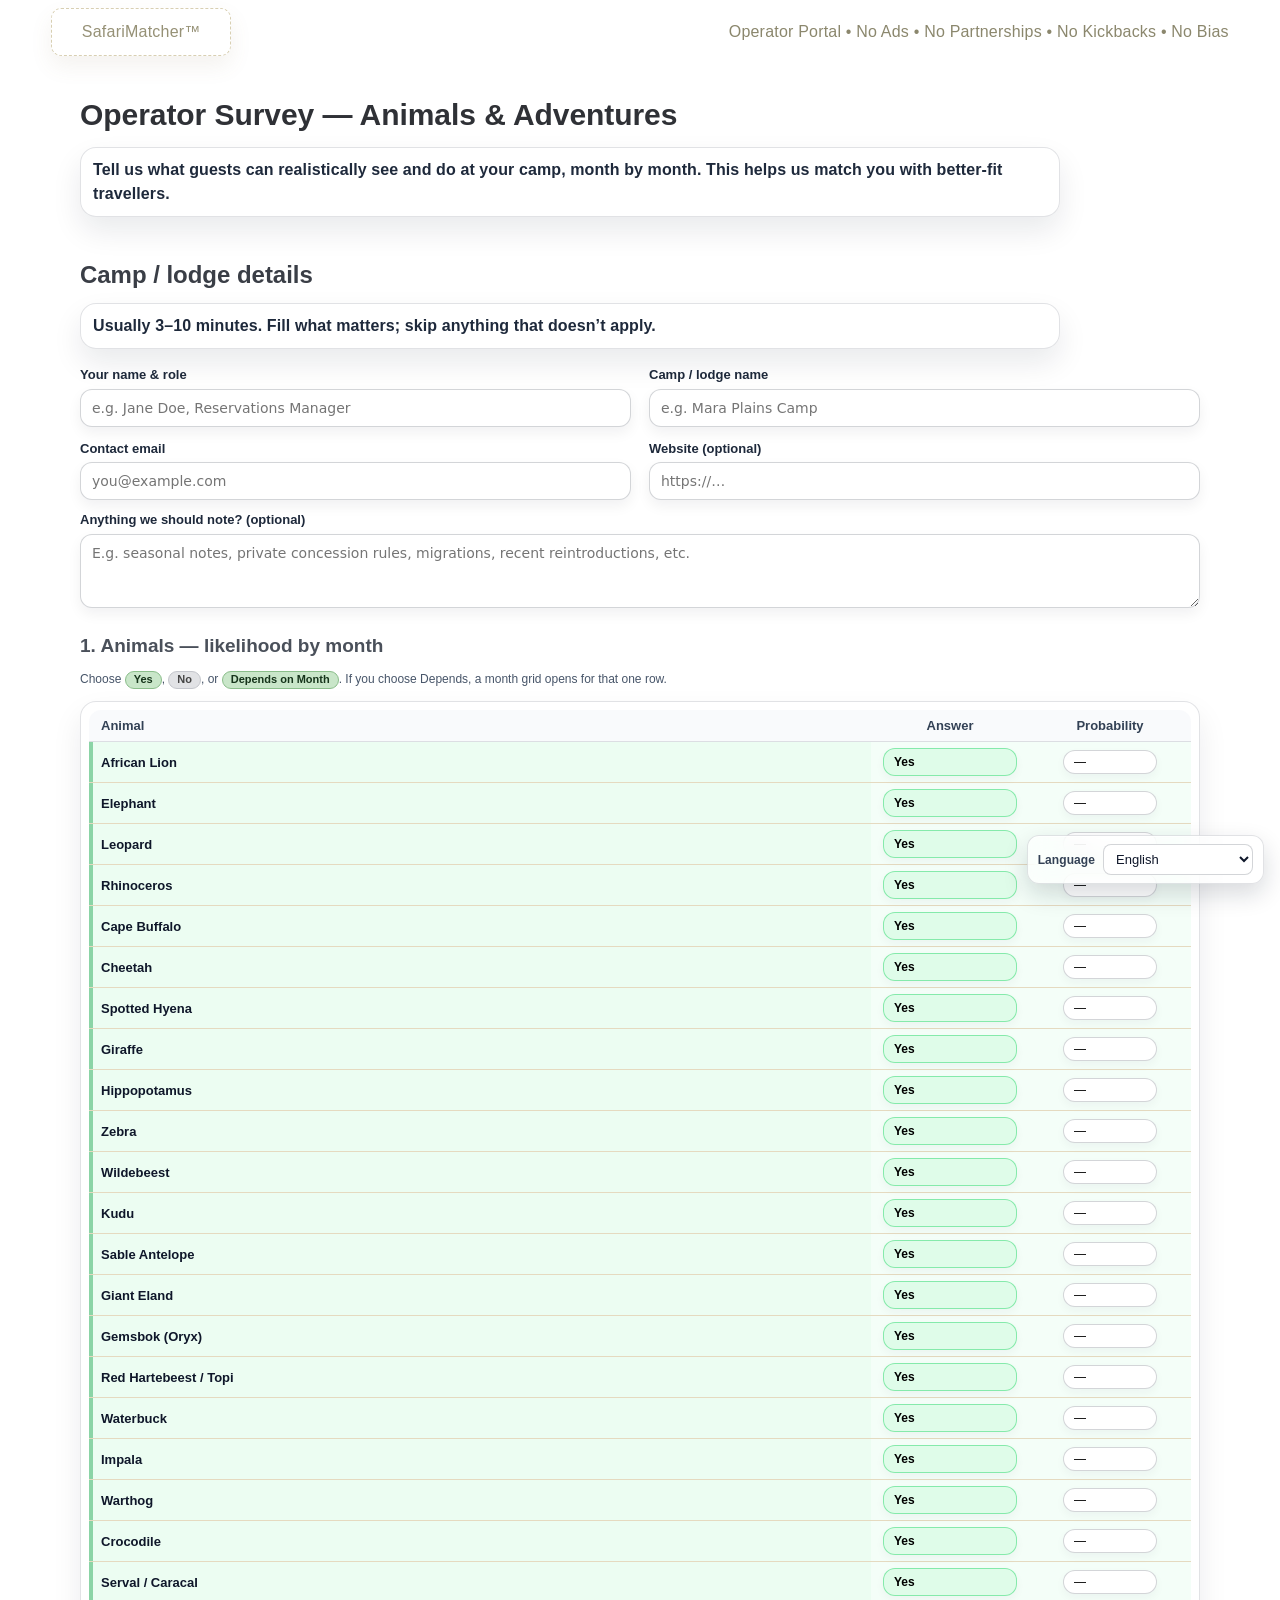
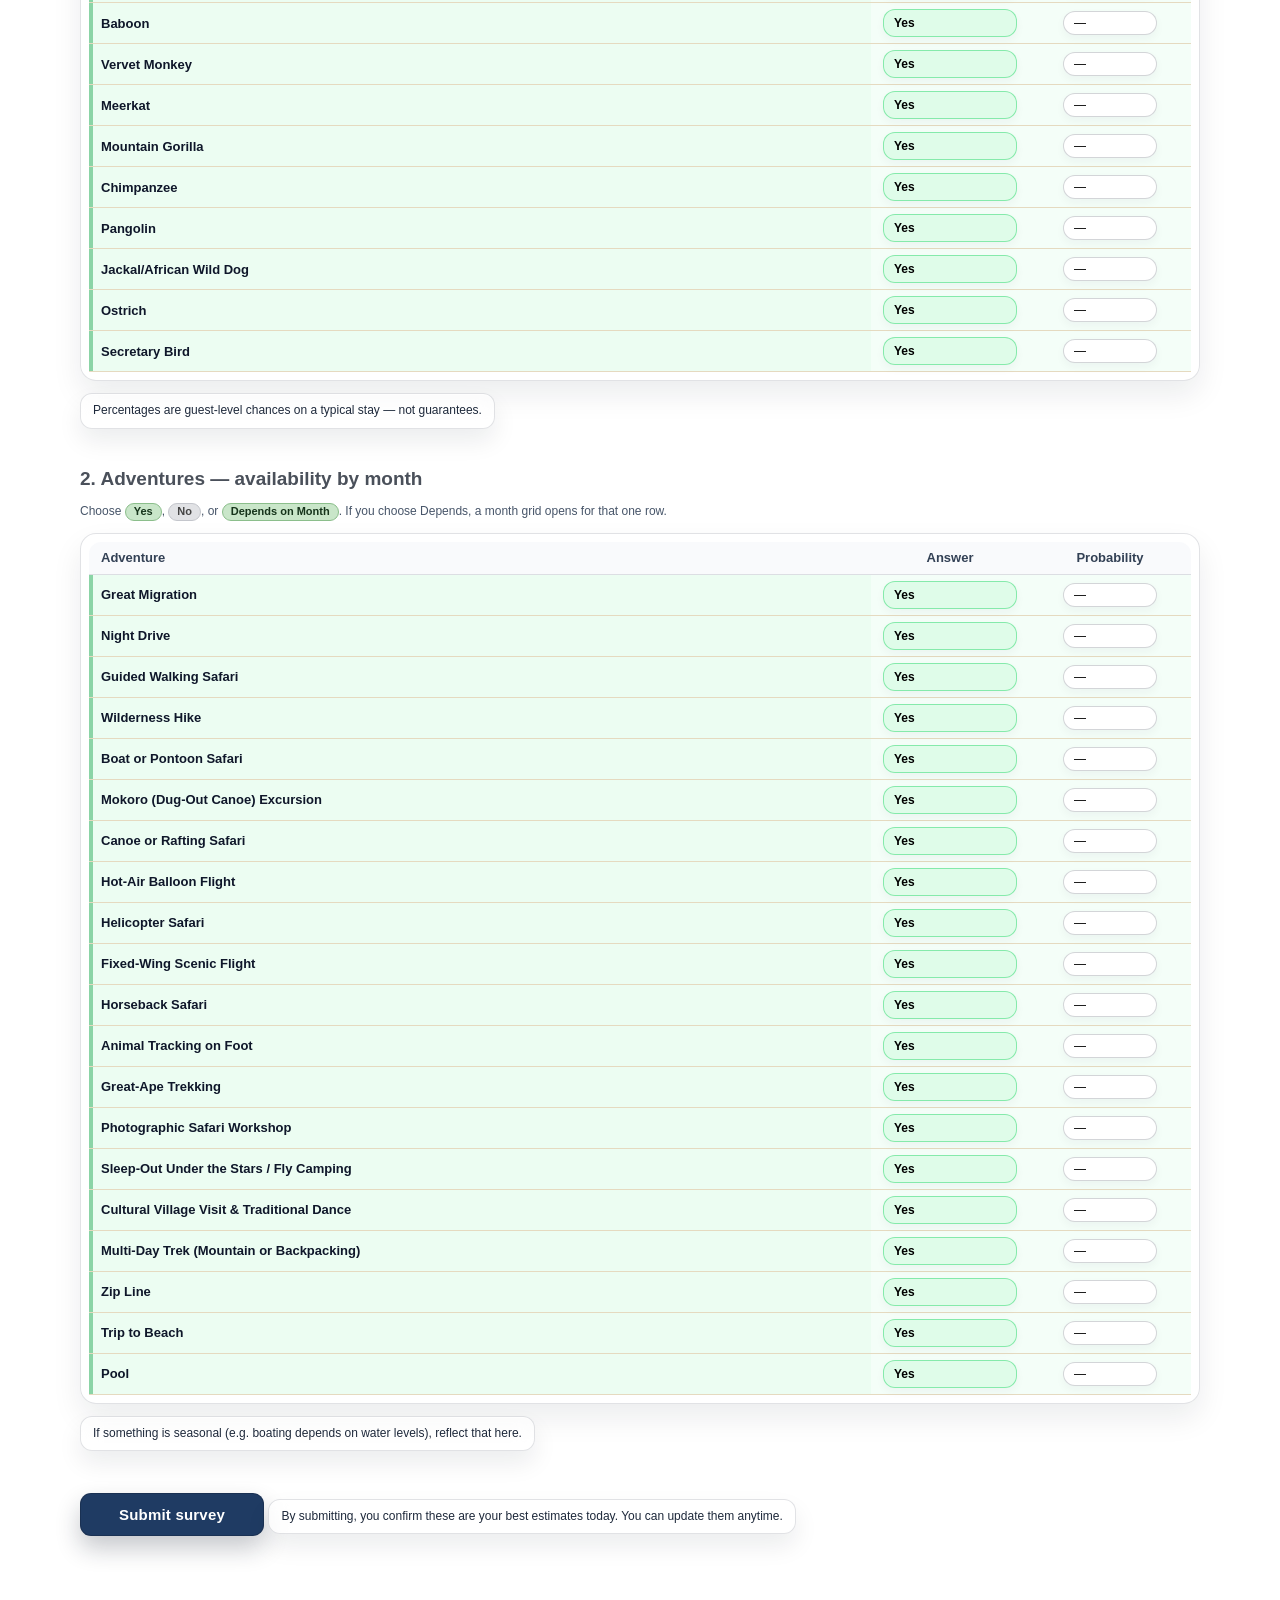
==== commit a149d66a: "Rename SafariMatcherSurvey2-21-2026.html to index.html" ====
--- a/index.html
+++ b/index.html
@@ -5,697 +5,67 @@
   <title>Safari Matcher — Operator Survey</title>
   <meta name="viewport" content="width=device-width, initial-scale=1">
 
-  <style>
-  :root{
-    --text:#0f172a;--muted:#475569;--sand:#F4ECD6;--sand-2:#E9DFBF;--sand-3:#F8F2E1;--paper:#FFFCF2;
-    --ink-weak:#64748b;--khaki:#CBB986;--pale-green:#BFD2A9;--acacia:#93B07F;--cta:#1e3a5f;
-    --dry:#C59B2A;--shoulder:#74C9B2;--wet:#3FA1F5;--shadow:0 10px 28px rgba(15,23,42,.12);--z-top:100;
-    --surface-glass:rgba(255,255,255,.68);--surface-glass-strong:rgba(255,255,255,.82);
-    --line-soft:rgba(15,23,42,.12);--line-soft-strong:rgba(15,23,42,.18);
-    --focus-ring:rgba(59,130,246,.34);
-    --cta-bg:#1f3b63;--cta-bg-hover:#173050;--cta-border:rgba(15,23,42,.28);
-    --brand-text:#2b5e98;--brand-text-strong:#224f84;--brand-tagline:#5b728f;
-    --brand-border:rgba(43,94,152,.26);--brand-surface:rgba(255,255,255,.86);
-    --glass-hi:rgba(255,255,255,.58);--glass-lo:rgba(255,255,255,.34);
-  }
-  *{box-sizing:border-box}
-  html,body{height:100%}
-  body{
-    margin:0;
-    color:var(--text);
-    font:16px/1.5 "Avenir Next","SF Pro Text",-apple-system,BlinkMacSystemFont,"Segoe UI",Roboto,Ubuntu,"Helvetica Neue",Arial,sans-serif;
-    background:#fff;
-  }
-  .container{
-    width:min(1200px,92%);
-    margin:0 auto;
-    position:relative;
-    z-index:1;
-  }
-
-  .topbar{
-    position:relative;
-    background:#FFFFFF;
-  }
-  .topbar-inner{
-    display:flex;
-    align-items:center;
-    justify-content:space-between;
-    gap:16px;
-    padding:8px 0;
-  }
-  .logo-slot{
-    width:180px;
-    height:48px;
-    border:1px dashed #D8CFB2;
-    border-radius:10px;
-    display:grid;
-    place-items:center;
-    color:#969176;
-    font-size:16px;
-    letter-spacing:.22px;
-    font-weight:500;
-    background:rgba(255,255,255,.88);
-    box-shadow:0 10px 22px rgba(130,116,82,.09), inset 0 1px 0 rgba(255,255,255,.74);
-    transition:border-color .16s ease, box-shadow .16s ease, transform .12s ease, color .16s ease;
-  }
-  .logo-slot:hover{
-    color:#8E886C;
-    border-color:#D8CFB2;
-    box-shadow:0 12px 24px rgba(130,116,82,.11), inset 0 1px 0 rgba(255,255,255,.74);
-    transform:translateY(-1px);
-  }
-  .tagline{
-    color:#8B876D;
-    font-size:16px;
-    font-weight:500;
-    letter-spacing:.2px;
-  }
-  @media (max-width:640px){
-    .topbar-inner{
-      flex-direction:column;
-      align-items:flex-start;
-      gap:8px;
-      padding:10px 0;
-    }
-    .logo-slot{
-      width:100%;
-      height:auto;
-      min-height:44px;
-    }
-    .tagline{
-      font-size:14px;
-    }
-  }
-
-  main.container{
-    padding-bottom:60px;
-  }
-  .section{
-    margin:28px 0 40px;
-  }
-  .section h1{
-    margin:18px 0 10px;
-    font-size:26px;
-  }
-  .section h2{
-    margin:0 0 10px;
-    font-size:22px;
-  }
-  .section h3{
-    margin:10px 0;
-    font-size:18px;
-  }
-  .lede{
-    margin:6px 0 16px;
-    color:#2E341F;
-    font-weight:600;
-    letter-spacing:.1px;
-    background:rgba(203,185,134,.18);
-    border:1px solid rgba(0,0,0,.06);
-    padding:10px 12px;
-    border-radius:14px;
-    display:block;
-    max-width:980px;
-  }
-
-  .pill-inline{
-    display:inline-flex;
-    align-items:center;
-    border-radius:999px;
-    padding:0 8px;
-    font-size:11px;
-    font-weight:600;
-    border:1px solid transparent;
-  }
-  .pill-inline.pill-yes{
-    background:#C9E6C9;
-    border-color:#8BBE8B;
-    color:#16341B;
-  }
-  .pill-inline.pill-no{
-    background:#E1E2E5;
-    border-color:#C4C6CC;
-    color:#444;
-  }
-
-  .small-note{
-    font-size:12px;
-    color:var(--muted);
-    margin-top:4px;
-    line-height:1.45;
-  }
-
-  .form-grid{
-    display:grid;
-    grid-template-columns:repeat(2,minmax(0,1fr));
-    gap:12px 18px;
-    margin-bottom:10px;
-  }
-  @media (max-width:720px){
-    .form-grid{
-      grid-template-columns:1fr;
-    }
-  }
-  .field{
-    display:flex;
-    flex-direction:column;
-    gap:4px;
-  }
-  .field label{
-    font-size:13px;
-    font-weight:700;
-    color:#1e293b;
-  }
-  .field input,
-  .field textarea{
-    border-radius:12px;
-    border:1px solid var(--line-soft-strong);
-    padding:9px 11px;
-    font:14px/1.3 system-ui,-apple-system,Segoe UI,Roboto,Ubuntu,"Helvetica Neue",Arial;
-    background:rgba(255,255,255,.9);
-    color:var(--text);
-  }
-  .field input:focus,
-  .field textarea:focus{
-    outline:2px solid var(--khaki);
-    outline-offset:1px;
-  }
-  textarea{
-    resize:vertical;
-  }
-
-  .survey-shell{
-    margin-top:24px;
-  }
-  .matrix-wrapper{
-    margin-top:10px;
-    padding:8px;
-    background:var(--sand-3);
-    border-radius:14px;
-    border:1px solid #E1D7B7;
-    overflow-x:auto;
-  }
-  .matrix-table{
-    width:100%;
-    min-width:560px;
-    border-collapse:collapse;
-    font-size:13px;
-  }
-  .matrix-table thead th{
-    position:sticky;
-    top:0;
-    z-index:2;
-    background:#F6F0E1;
-  }
-  .matrix-table th,
-  .matrix-table td{
-    padding:6px 34px 6px 12px;
-    border-bottom:1px solid #E5DAC0;
-    text-align:center;
-    white-space:nowrap;
-  }
-  .matrix-table th:first-child{
-    text-align:left;
-  }
-  .sticky-col{
-    position:sticky;
-    left:0;
-    z-index:3;
-    background:#FBF6E8;
-    min-width:260px;
-  }
-  .row-label{
-    display:flex;
-    align-items:center;
-    justify-content:space-between;
-    gap:8px;
-  }
-  .row-name{
-    font-weight:600;
-  }
-
-  .toggle-pill{
-    border-radius:999px;
-    border:1px solid transparent;
-    padding:2px 10px;
-    font-size:11px;
-    font-weight:600;
-    cursor:pointer;
-    white-space:nowrap;
-  }
-  .toggle-pill.is-yes{
-    background:#C9E6C9;
-    border-color:#8BBE8B;
-    color:#16341B;
-  }
-  .toggle-pill.is-no{
-    background:#E1E2E5;
-    border-color:#C4C6CC;
-    color:#444;
-  }
-
-  tr.row-disabled{
-    opacity:.65;
-  }
-  tr.row-disabled select.prob-select{
-    background:#F3F3F5;
-  }
-
-  .prob-select{
-    width:100%;
-    border-radius:12px;
-    border:1px solid #D7C6A5;
-    padding:4px 30px 4px 10px;
-    background:#FFFCF2;
-    font-size:12px;
-    cursor:pointer;
-    appearance:none;
-    -webkit-appearance:none;
-    -moz-appearance:none;
-    background-image:url("data:image/svg+xml,%3Csvg xmlns=%27http://www.w3.org/2000/svg%27 width=%2716%27 height=%2716%27 viewBox=%270 0 24 24%27 fill=%27none%27 stroke=%27%235D6A4D%27 stroke-width=%272.6%27 stroke-linecap=%27round%27 stroke-linejoin=%27round%27%3E%3Cpolyline points=%276 9 12 15 18 9%27/%3E%3C/svg%3E");
-    background-repeat:no-repeat;
-    background-position:calc(100% - 10px) 50%;
-    background-size:14px 14px;
-  }
-  .prob-select:disabled{
-    cursor:not-allowed;
-  }
-  .prob-select.prob-100{
-    background:#CDECCB;
-    border-color:#8DC48E;
-    color:#17361C;
-  }
-  .prob-select.prob-75{
-    background:#FFF2C2;
-    border-color:#E4C76A;
-    color:#514323;
-  }
-  .prob-select.prob-50{
-    background:#FFE0B8;
-    border-color:#E2A45E;
-    color:#5B3619;
-  }
-  .prob-select.prob-25{
-    background:#FFD1C2;
-    border-color:#E28A70;
-    color:#55251D;
-  }
-  .prob-select.prob-0{
-    background:#E2E4E7;
-    border-color:#C0C3C9;
-    color:#333840;
-  }
-
-  .mode-select{
-    width:100%;
-    border-radius:12px;
-    border:1px solid #D7C6A5;
-    padding:6px 34px 6px 10px;
-    background:#FFFCF2;
-    font-size:12px;
-    font-weight:700;
-    cursor:pointer;
-    appearance:none;
-    -webkit-appearance:none;
-    -moz-appearance:none;
-    background-image:url("data:image/svg+xml,%3Csvg xmlns=%27http://www.w3.org/2000/svg%27 width=%2716%27 height=%2716%27 viewBox=%270 0 24 24%27 fill=%27none%27 stroke=%27%235D6A4D%27 stroke-width=%272.6%27 stroke-linecap=%27round%27 stroke-linejoin=%27round%27%3E%3Cpolyline points=%276 9 12 15 18 9%27/%3E%3C/svg%3E");
-    background-repeat:no-repeat;
-    background-position:calc(100% - 10px) 50%;
-    background-size:14px 14px;
-  }
-  .mode-select:disabled{ cursor:not-allowed; }
-
-  .mode-select, .prob-select{
-    -webkit-appearance:none;
-    -moz-appearance:none;
-    appearance:none;
-    background-image:url("data:image/svg+xml,%3Csvg xmlns=%27http://www.w3.org/2000/svg%27 viewBox=%270 0 20 20%27%3E%3Cpath fill=%27%236E745A%27 d=%27M5.5 7.5 10 12l4.5-4.5%27/%3E%3C/svg%3E");
-    background-repeat:no-repeat;
-    background-position:right 10px center;
-    background-size:14px 14px;
-  }
-
-  tr.expand-row td{
-    border-bottom:1px solid #E5DAC0;
-    padding:8px 8px 12px;
-    background:#FBF6E8;
-  }
-  tr.expand-row.is-hidden{ display:none; }
-
-  .month-panel{
-    border:1px solid rgba(0,0,0,.08);
-    background:rgba(203,185,134,.14);
-    border-radius:14px;
-    padding:10px 10px 12px;
-    box-shadow:0 8px 18px rgba(86,66,27,.10);
-  }
-  .month-panel .panel-title{
-    display:flex;
-    align-items:baseline;
-    justify-content:space-between;
-    gap:10px;
-    margin-bottom:8px;
-  }
-  .month-panel .panel-title .t{
-    font-weight:800;
-    font-size:12px;
-    color:#2E341F;
-    letter-spacing:.2px;
-  }
-  .month-panel .panel-title .hint{
-    font-size:12px;
-    color:#6E745A;
-    font-weight:600;
-  }
-  .month-grid{
-    display:grid;
-    grid-template-columns:repeat(6, minmax(0, 1fr));
-    gap:8px;
-  }
-  @media (max-width:900px){
-    .month-grid{ grid-template-columns:repeat(4, minmax(0, 1fr)); }
-  }
-  @media (max-width:560px){
-    .month-grid{ grid-template-columns:repeat(3, minmax(0, 1fr)); }
-  }
-  .month-cell{
-    display:flex;
-    flex-direction:column;
-    gap:4px;
-    text-align:left;
-  }
-  .month-cell .m-label{
-    font-size:11px;
-    font-weight:800;
-    color:#3A4127;
-    letter-spacing:.2px;
-  }
-
-
-  .form-footer{
-    margin-top:24px;
-  }
-  .btn-primary{
-    display:inline-flex;
-    align-items:center;
-    justify-content:center;
-    padding:12px 18px;
-    border-radius:12px;
-    border:1px solid #D7C6A5;
-    background:var(--cta);
-    color:#2E341F;
-    font-weight:800;
-    font-size:15px;
-    cursor:pointer;
-    box-shadow:var(--shadow);
-  }
-  .btn-primary[disabled]{
-    opacity:.65;
-    cursor:wait;
-  }
-  .btn-primary:hover:not([disabled]){
-    filter:brightness(1.06);
-  }
-
-  .form-status{
-    margin-top:8px;
-    font-size:13px;
-    color:#6E745A;
-    min-height:1.2em;
-  }
-  .form-status.ok{
-    color:#21693C;
-  }
-  .form-status.error{
-    color:#8B2F29;
-  }
-  
-
-  /* --- Modern polish / visual state cues --- */
-  body{ background:#ffffff; }
-
-  .topbar{
-    box-shadow:none;
-  }
-  main.container{
-    max-width:1120px;
-  }
-
-  .section h1{
-    font-family:"EB Garamond", Georgia, "Times New Roman", serif;
-    font-size:30px;
-    letter-spacing:-.06px;
-    font-weight:850;
-    color:#2f3136;
-  }
-  .section h2{
-    font-family:"EB Garamond", Georgia, "Times New Roman", serif;
-    font-size:24px;
-    letter-spacing:-.03px;
-    font-weight:800;
-    color:#3a3e46;
-  }
-  .section h3{
-    font-family:"EB Garamond", Georgia, "Times New Roman", serif;
-    font-size:19px;
-    letter-spacing:0;
-    font-weight:800;
-    color:#4a505a;
-  }
-
-  .lede{
-    background:rgba(255,255,255,.58);
-    border:1px solid var(--line-soft);
-    box-shadow:0 14px 30px rgba(15,23,42,.09), inset 0 1px 0 var(--glass-hi), inset 0 -1px 0 var(--glass-lo);
-    border-radius:16px;
-    color:#1e293b;
-    backdrop-filter:blur(10px) saturate(130%);
-    -webkit-backdrop-filter:blur(10px) saturate(130%);
-  }
-  #animalsHelp.small-note,
-  #adventuresHelp.small-note{
-    display:inline-block;
-    margin-top:12px;
-    padding:8px 12px;
-    border-radius:12px;
-    border:1px solid var(--line-soft);
-    background:rgba(255,255,255,.56);
-    box-shadow:0 12px 24px rgba(15,23,42,.08), inset 0 1px 0 var(--glass-hi), inset 0 -1px 0 var(--glass-lo);
-    color:#1e293b;
-    backdrop-filter:blur(10px) saturate(130%);
-    -webkit-backdrop-filter:blur(10px) saturate(130%);
-  }
-  .form-footer .small-note{
-    display:inline-block;
-    margin-top:12px;
-    padding:8px 12px;
-    border-radius:12px;
-    border:1px solid var(--line-soft);
-    background:rgba(255,255,255,.62);
-    box-shadow:0 12px 24px rgba(15,23,42,.08), inset 0 1px 0 var(--glass-hi), inset 0 -1px 0 var(--glass-lo);
-    color:#1e293b;
-    backdrop-filter:blur(10px) saturate(130%);
-    -webkit-backdrop-filter:blur(10px) saturate(130%);
-  }
-
-  .field input,
-  .field textarea{
-    background:#ffffff;
-    border:1px solid var(--line-soft-strong);
-    box-shadow:0 6px 14px rgba(15,23,42,.06);
-  }
-  .field input:focus,
-  .field textarea:focus{
-    outline:3px solid var(--focus-ring);
-    border-color:rgba(30,64,175,.55);
-    box-shadow:0 0 0 2px rgba(255,255,255,.95), 0 8px 18px rgba(15,23,42,.09);
-  }
-
-  .matrix-wrapper{
-    background:var(--surface-glass-strong);
-    border:1px solid var(--line-soft);
-    box-shadow:0 14px 30px rgba(15,23,42,.08);
-    border-radius:16px;
-    backdrop-filter:blur(6px);
-  }
-
-  .matrix-table{
-    border-collapse:separate;
-    border-spacing:0;
-  }
-  .matrix-table thead th{
-    border-bottom:1px solid var(--line-soft);
-    background:rgba(248,250,252,.86);
-    color:#334155;
-  }
-
-  /* Rounded table corners */
-  .matrix-table thead th:first-child{ border-top-left-radius:12px; }
-  .matrix-table thead th:last-child{ border-top-right-radius:12px; }
-  .matrix-table tbody tr:last-child td:last-child{ border-bottom-right-radius:12px; }
-
-  /* Row hover */
-  .matrix-table tbody tr[data-main="1"] td,
-  .matrix-table tbody tr[data-main="1"] th{
-    transition:background-color .16s ease, box-shadow .16s ease, transform .16s ease;
-  }
-  .matrix-table tbody tr[data-main="1"]:hover td,
-  .matrix-table tbody tr[data-main="1"]:hover th{
-    background-color:rgba(248,250,252,.66);
-  }
-
-  /* State accents: yes / no / depends */
-  tr.row-mode-yes > th.sticky-col{ background:rgba(187,247,208,.28); }
-  tr.row-mode-yes > td{ background:rgba(187,247,208,.16); }
-
-  tr.row-mode-depends > th.sticky-col{ background:rgba(191,219,254,.30); }
-  tr.row-mode-depends > td{ background:rgba(191,219,254,.17); }
-
-  tr.row-mode-no > th.sticky-col{ background:rgba(226,232,240,.70); }
-  tr.row-mode-no > td{ background:rgba(226,232,240,.46); }
-
-  /* Left accent bar using the sticky column */
-  tr.row-mode-yes > th.sticky-col{ box-shadow:inset 4px 0 0 rgba(22,163,74,.45); }
-  tr.row-mode-depends > th.sticky-col{ box-shadow:inset 4px 0 0 rgba(37,99,235,.45); }
-  tr.row-mode-no > th.sticky-col{ box-shadow:inset 4px 0 0 rgba(100,116,139,.45); }
-
-  /* Mode dropdown style by row */
-  tr.row-mode-yes select.mode-select{
-    background:rgba(220,252,231,.86);
-    border-color:rgba(74,222,128,.6);
-  }
-  tr.row-mode-depends select.mode-select{
-    background:rgba(219,234,254,.86);
-    border-color:rgba(96,165,250,.65);
-  }
-  tr.row-mode-no select.mode-select{
-    background:rgba(241,245,249,.9);
-    border-color:rgba(148,163,184,.74);
-  }
-
-  /* Make selects feel more "app-like" */
-  .mode-select, .prob-select{
-    box-shadow:0 6px 14px rgba(30,36,17,.06);
-  }
-
-  /* Monthly panel polish */
-  tr.expand-row td{ background:rgba(248,250,252,.76); }
-  .month-panel{
-    border-radius:16px;
-    background:rgba(255,255,255,.52);
-    border-color:var(--line-soft);
-    box-shadow:0 12px 28px rgba(15,23,42,.09), inset 0 1px 0 var(--glass-hi), inset 0 -1px 0 var(--glass-lo);
-    backdrop-filter:blur(10px) saturate(130%);
-    -webkit-backdrop-filter:blur(10px) saturate(130%);
-  }
-
-  /* Make "Depends" expansion feel intentionally different */
-  tr.expand-row.row-mode-depends td .month-panel{ box-shadow:0 12px 28px rgba(37,99,235,.15); }
-
-  .btn-primary{
-    border-radius:11px;
-    border:1px solid var(--cta-border);
-    background:var(--cta-bg);
-    color:#ffffff;
-    font-size:15px;
-    letter-spacing:.2px;
-    min-width:184px;
-    box-shadow:0 12px 24px rgba(15,23,42,.24);
-    transition:background-color .16s ease, box-shadow .16s ease, transform .12s ease, border-color .16s ease;
-  }
-  .btn-primary:hover:not([disabled]){
-    filter:none;
-    background:var(--cta-bg-hover);
-    border-color:rgba(15,23,42,.36);
-    box-shadow:0 15px 28px rgba(15,23,42,.28);
-    transform:translateY(-1px);
-  }
-  .btn-primary:active:not([disabled]){
-    transform:translateY(1px);
-    box-shadow:0 8px 16px rgba(15,23,42,.22);
-  }
-  .btn-primary:focus-visible{
-    outline:3px solid var(--focus-ring);
-    outline-offset:3px;
-  }
-  .btn-primary[disabled]{
-    opacity:.6;
-    cursor:wait;
-    box-shadow:none;
-  }
-
-  .mode-select, .prob-select{
-    background:#ffffff;
-    border-color:var(--line-soft-strong);
-    box-shadow:0 4px 10px rgba(15,23,42,.04);
-  }
-  .mode-select:focus, .prob-select:focus{
-    outline:3px solid var(--focus-ring);
-    outline-offset:1px;
-  }
-
-</style>
+  <link rel="stylesheet" href="style.css">
 </head>
 <body>
 
   <div class="topbar">
     <div class="container topbar-inner">
       <div class="logo-slot" aria-label="Safari Matcher logo">SafariMatcher&#8482;</div>
-      <div class="tagline">Operator Portal • No Ads • No Partnerships • No Kickbacks • No Bias</div>
+      <div class="tagline" data-i18n="topbar.tagline">Operator Portal • No Ads • No Partnerships • No Kickbacks • No Bias</div>
     </div>
   </div>
 
   <main class="container">
     <section class="section">
-      <h1>Operator Survey — Animals &amp; Adventures</h1>
-      <p class="lede">
+      <h1 data-i18n="survey.title">Operator Survey — Animals &amp; Adventures</h1>
+      <p class="lede" data-i18n="survey.intro">
         Tell us what guests can realistically see and do at your camp, month by month.
         This helps us match you with better-fit travellers.
       </p>
     </section>
 
     <section class="section">
-      <h2>Camp / lodge details</h2>
-      <p class="lede">
+      <h2 data-i18n="details.title">Camp / lodge details</h2>
+      <p class="lede" data-i18n="details.intro">
         Usually 3–10 minutes. Fill what matters; skip anything that doesn’t apply.
       </p>
 
       <form id="operatorSurveyForm" novalidate action="https://formspree.io/f/xeeeajdg" method="POST">
         <div class="form-grid">
           <div class="field">
-            <label for="operatorName">Your name &amp; role</label>
+            <label for="operatorName" data-i18n="label.operator_name">Your name &amp; role</label>
             <input id="operatorName" name="operatorName" type="text" required
-                   placeholder="e.g. Jane Doe, Reservations Manager">
+                   placeholder="e.g. Jane Doe, Reservations Manager" data-i18n-placeholder="placeholder.operator_name">
           </div>
           <div class="field">
-            <label for="campName">Camp / lodge name</label>
+            <label for="campName" data-i18n="label.camp_name">Camp / lodge name</label>
             <input id="campName" name="campName" type="text" required
-                   placeholder="e.g. Mara Plains Camp">
+                   placeholder="e.g. Mara Plains Camp" data-i18n-placeholder="placeholder.camp_name">
           </div>
           <div class="field">
-            <label for="contactEmail">Contact email</label>
+            <label for="contactEmail" data-i18n="label.contact_email">Contact email</label>
             <input id="contactEmail" name="email" type="email" required
-                   placeholder="you@example.com">
+                   placeholder="you@example.com" data-i18n-placeholder="placeholder.contact_email">
           </div>
           <div class="field">
-            <label for="website">Website (optional)</label>
-            <input id="website" name="website" type="url" placeholder="https://&hellip;">
+            <label for="website" data-i18n="label.website">Website (optional)</label>
+            <input id="website" name="website" type="url" placeholder="https://&hellip;" data-i18n-placeholder="placeholder.website">
           </div>
         </div>
 
         <div class="field">
-          <label for="notes">Anything we should note? (optional)</label>
+          <label for="notes" data-i18n="label.notes">Anything we should note? (optional)</label>
           <textarea id="notes" name="notes" rows="3"
-                    placeholder="E.g. seasonal notes, private concession rules, migrations, recent reintroductions, etc."></textarea>
+                    placeholder="E.g. seasonal notes, private concession rules, migrations, recent reintroductions, etc." data-i18n-placeholder="placeholder.notes"></textarea>
         </div>
 
         <!-- Formspree-friendly summary (kept hidden). This prevents thousands of matrix fields cluttering the dashboard. -->
         <textarea id="messageField" name="message" style="display:none"></textarea>
 
         <div class="survey-shell">
-          <h3>1. Animals — likelihood by month</h3>
-          <p class="small-note">
+          <h3 data-i18n="animals.title">1. Animals — likelihood by month</h3>
+          <p class="small-note" data-i18n="animals.mode_help">
             Choose <span class="pill-inline pill-yes">Yes</span>, <span class="pill-inline pill-no">No</span>, or <span class="pill-inline pill-yes">Depends on Month</span>.
             If you choose Depends, a month grid opens for that one row.
           </p>
@@ -704,22 +74,22 @@
             <table class="matrix-table" aria-describedby="animalsHelp">
               <thead>
                 <tr>
-                  <th class="sticky-col">Animal</th>
-                  <th style="width:180px">Answer</th>
-                  <th style="width:140px">Probability</th>
+                  <th class="sticky-col" data-i18n="table.animal">Animal</th>
+                  <th style="width:180px" data-i18n="table.answer">Answer</th>
+                  <th style="width:140px" data-i18n="table.probability">Probability</th>
                 </tr>
               </thead>
               <tbody id="animalsBody" data-group="animals"></tbody>
             </table>
           </div>
-          <p id="animalsHelp" class="small-note">
+          <p id="animalsHelp" class="small-note" data-i18n="animals.help">
             Percentages are guest-level chances on a typical stay — not guarantees.
           </p>
         </div>
 
         <div class="survey-shell">
-          <h3>2. Adventures — availability by month</h3>
-          <p class="small-note">
+          <h3 data-i18n="adventures.title">2. Adventures — availability by month</h3>
+          <p class="small-note" data-i18n="adventures.mode_help">
             Choose <span class="pill-inline pill-yes">Yes</span>, <span class="pill-inline pill-no">No</span>, or <span class="pill-inline pill-yes">Depends on Month</span>.
             If you choose Depends, a month grid opens for that one row.
           </p>
@@ -728,22 +98,22 @@
             <table class="matrix-table" aria-describedby="adventuresHelp">
               <thead>
                 <tr>
-                  <th class="sticky-col">Adventure</th>
-                  <th style="width:180px">Answer</th>
-                  <th style="width:140px">Probability</th>
+                  <th class="sticky-col" data-i18n="table.adventure">Adventure</th>
+                  <th style="width:180px" data-i18n="table.answer">Answer</th>
+                  <th style="width:140px" data-i18n="table.probability">Probability</th>
                 </tr>
               </thead>
               <tbody id="adventuresBody" data-group="adventures"></tbody>
             </table>
           </div>
-          <p id="adventuresHelp" class="small-note">
+          <p id="adventuresHelp" class="small-note" data-i18n="adventures.help">
             If something is seasonal (e.g. boating depends on water levels), reflect that here.
           </p>
         </div>
 
         <div class="form-footer">
-          <button type="submit" class="btn-primary">Submit survey</button>
-          <p class="small-note">
+          <button type="submit" class="btn-primary" data-i18n="submit.button">Submit survey</button>
+          <p class="small-note" data-i18n="submit.note">
             By submitting, you confirm these are your best estimates today. You can update them anytime.
           </p>
           <div id="formStatus" class="form-status" role="status" aria-live="polite"></div>
@@ -751,6 +121,15 @@
       </form>
     </section>
   </main>
+
+  <div id="langSwitcher">
+    <label id="langSwitcherLabel" for="languageSelect" data-i18n="language.label">Language</label>
+    <select id="languageSelect" aria-label="Select language" data-i18n-aria-label="language.aria_label">
+      <option value="en">English</option>
+      <option value="es">Español</option>
+      <option value="fr">Français</option>
+    </select>
+  </div>
 
   <script>
   (function(){
@@ -833,13 +212,361 @@
       { id:'pool',                            label:'Pool' }
     ];
 
+    const DEFAULT_LANG = 'en';
+    const LANG_STORAGE_KEY = 'safarimatcher_lang';
+    const SUPPORTED_LANGS = ['en', 'es', 'fr'];
+
+    const translations = {
+      en: {
+        'language.label':'Language',
+        'language.aria_label':'Select language',
+        'topbar.tagline':'Operator Portal • No Ads • No Partnerships • No Kickbacks • No Bias',
+        'survey.title':'Operator Survey — Animals & Adventures',
+        'survey.intro':'Tell us what guests can realistically see and do at your camp, month by month. This helps us match you with better-fit travellers.',
+        'details.title':'Camp / lodge details',
+        'details.intro':'Usually 3–10 minutes. Fill what matters; skip anything that doesn’t apply.',
+        'label.operator_name':'Your name & role',
+        'placeholder.operator_name':'e.g. Jane Doe, Reservations Manager',
+        'label.camp_name':'Camp / lodge name',
+        'placeholder.camp_name':'e.g. Mara Plains Camp',
+        'label.contact_email':'Contact email',
+        'placeholder.contact_email':'you@example.com',
+        'label.website':'Website (optional)',
+        'placeholder.website':'https://…',
+        'label.notes':'Anything we should note? (optional)',
+        'placeholder.notes':'E.g. seasonal notes, private concession rules, migrations, recent reintroductions, etc.',
+        'animals.title':'1. Animals — likelihood by month',
+        'adventures.title':'2. Adventures — availability by month',
+        'animals.mode_help':'Choose {yes}, {no}, or {depends}. If you choose Depends, a month grid opens for that one row.',
+        'adventures.mode_help':'Choose {yes}, {no}, or {depends}. If you choose Depends, a month grid opens for that one row.',
+        'mode.yes':'Yes',
+        'mode.no':'No',
+        'mode.depends':'Depends on Month',
+        'table.animal':'Animal',
+        'table.adventure':'Adventure',
+        'table.answer':'Answer',
+        'table.probability':'Probability',
+        'animals.help':'Percentages are guest-level chances on a typical stay — not guarantees.',
+        'adventures.help':'If something is seasonal (e.g. boating depends on water levels), reflect that here.',
+        'submit.button':'Submit survey',
+        'submit.note':'By submitting, you confirm these are your best estimates today. You can update them anytime.',
+        'panel.monthly':'Monthly breakdown',
+        'panel.diff':'Only fill months that differ.',
+        'status.missing':'Please fill in your name, camp/lodge name, and email.',
+        'status.submitting':'Submitting your answers...',
+        'status.saved':'Thank you - your survey has been saved. You can always update it later.',
+        'status.mailto':'Thanks - your email app should open to send a summary. For full results, please use the configured submission endpoint.',
+        'status.not_configured':'Submission is not configured yet. Please contact SafariMatcher to enable the survey link.',
+        'status.failed':'We could not submit your survey. Please try again, or contact SafariMatcher support.',
+        'subject.prefix':'SafariMatcher Operator Survey - ',
+        'mail.note1':'NOTE: This email fallback does not include the full matrix.',
+        'mail.note2':'Please ask SafariMatcher to enable a secure submission endpoint (recommended).',
+        'pretty.title':'SafariMatcher Operator Survey',
+        'pretty.operator':'Operator',
+        'pretty.camp':'Camp/Lodge',
+        'pretty.email':'Email',
+        'pretty.website':'Website',
+        'pretty.notes':'Notes',
+        'pretty.animals':'Animals',
+        'pretty.adventures':'Adventures',
+        'pretty.yes':'Yes (single probability)',
+        'pretty.depends':'Depends on Month',
+        'pretty.no':'No',
+        'pretty.none':'(No selections provided)',
+        'pretty.submitted':'Submitted',
+        'pretty.base':'Base',
+        'pretty.overrides':'Overrides',
+        'pretty.no_overrides':'(no overrides)',
+        'month.jan':'Jan','month.feb':'Feb','month.mar':'Mar','month.apr':'Apr','month.may':'May','month.jun':'Jun',
+        'month.jul':'Jul','month.aug':'Aug','month.sep':'Sep','month.oct':'Oct','month.nov':'Nov','month.dec':'Dec'
+      },
+      es: {
+        'language.label':'Idioma',
+        'language.aria_label':'Seleccionar idioma',
+        'topbar.tagline':'Portal de Operadores • Sin anuncios • Sin alianzas • Sin comisiones • Sin sesgos',
+        'survey.title':'Encuesta para Operadores — Animales y Experiencias',
+        'survey.intro':'Cuéntenos qué pueden ver y hacer realmente los huéspedes en su campamento, mes a mes. Esto nos ayuda a conectarlo con viajeros más compatibles.',
+        'details.title':'Detalles del campamento / lodge',
+        'details.intro':'Normalmente 3–10 minutos. Complete lo importante; omita lo que no aplique.',
+        'label.operator_name':'Su nombre y cargo',
+        'placeholder.operator_name':'p. ej. Jane Doe, Gerente de Reservas',
+        'label.camp_name':'Nombre del campamento / lodge',
+        'placeholder.camp_name':'p. ej. Mara Plains Camp',
+        'label.contact_email':'Correo de contacto',
+        'placeholder.contact_email':'you@example.com',
+        'label.website':'Sitio web (opcional)',
+        'placeholder.website':'https://…',
+        'label.notes':'¿Algo que debamos saber? (opcional)',
+        'placeholder.notes':'Ej.: notas estacionales, reglas de concesión privada, migraciones, reintroducciones recientes, etc.',
+        'animals.title':'1. Animales — probabilidad por mes',
+        'adventures.title':'2. Experiencias — disponibilidad por mes',
+        'animals.mode_help':'Elija {yes}, {no} o {depends}. Si elige Depende, se abrirá una cuadrícula mensual para esa fila.',
+        'adventures.mode_help':'Elija {yes}, {no} o {depends}. Si elige Depende, se abrirá una cuadrícula mensual para esa fila.',
+        'mode.yes':'Sí',
+        'mode.no':'No',
+        'mode.depends':'Depende del mes',
+        'table.animal':'Animal',
+        'table.adventure':'Experiencia',
+        'table.answer':'Respuesta',
+        'table.probability':'Probabilidad',
+        'animals.help':'Los porcentajes son probabilidades típicas por huésped durante una estancia normal, no garantías.',
+        'adventures.help':'Si algo es estacional (p. ej., navegación según nivel del agua), indíquelo aquí.',
+        'submit.button':'Enviar encuesta',
+        'submit.note':'Al enviar, confirma que estas son sus mejores estimaciones hoy. Puede actualizarlas en cualquier momento.',
+        'panel.monthly':'Desglose mensual',
+        'panel.diff':'Complete solo los meses que difieran.',
+        'status.missing':'Complete su nombre, nombre del campamento/lodge y correo.',
+        'status.submitting':'Enviando sus respuestas...',
+        'status.saved':'Gracias: su encuesta se guardó correctamente. Puede actualizarla más adelante.',
+        'status.mailto':'Gracias: su aplicación de correo debería abrirse para enviar un resumen. Para resultados completos, use el endpoint configurado.',
+        'status.not_configured':'El envío aún no está configurado. Contacte a SafariMatcher para habilitar el enlace de la encuesta.',
+        'status.failed':'No pudimos enviar su encuesta. Inténtelo de nuevo o contacte al soporte de SafariMatcher.',
+        'subject.prefix':'Encuesta de Operador SafariMatcher - ',
+        'mail.note1':'NOTA: Este respaldo por correo no incluye la matriz completa.',
+        'mail.note2':'Pida a SafariMatcher habilitar un endpoint de envío seguro (recomendado).',
+        'pretty.title':'Encuesta de Operador SafariMatcher',
+        'pretty.operator':'Operador',
+        'pretty.camp':'Campamento/Lodge',
+        'pretty.email':'Correo',
+        'pretty.website':'Sitio web',
+        'pretty.notes':'Notas',
+        'pretty.animals':'Animales',
+        'pretty.adventures':'Experiencias',
+        'pretty.yes':'Sí (probabilidad única)',
+        'pretty.depends':'Depende del mes',
+        'pretty.no':'No',
+        'pretty.none':'(Sin selecciones)',
+        'pretty.submitted':'Enviado',
+        'pretty.base':'Base',
+        'pretty.overrides':'Ajustes',
+        'pretty.no_overrides':'(sin ajustes)',
+        'month.jan':'Ene','month.feb':'Feb','month.mar':'Mar','month.apr':'Abr','month.may':'May','month.jun':'Jun',
+        'month.jul':'Jul','month.aug':'Ago','month.sep':'Sep','month.oct':'Oct','month.nov':'Nov','month.dec':'Dic'
+      },
+      fr: {
+        'language.label':'Langue',
+        'language.aria_label':'Choisir la langue',
+        'topbar.tagline':'Portail opérateur • Sans pubs • Sans partenariats • Sans rétrocommissions • Sans biais',
+        'survey.title':'Enquête opérateur — Animaux et expériences',
+        'survey.intro':'Dites-nous ce que les voyageurs peuvent réellement voir et faire dans votre camp, mois par mois. Cela nous aide à vous associer à des voyageurs mieux adaptés.',
+        'details.title':'Détails du camp / lodge',
+        'details.intro':'En général 3 à 10 minutes. Renseignez l’essentiel; ignorez ce qui ne s’applique pas.',
+        'label.operator_name':'Votre nom et rôle',
+        'placeholder.operator_name':'ex. Jane Doe, Responsable réservations',
+        'label.camp_name':'Nom du camp / lodge',
+        'placeholder.camp_name':'ex. Mara Plains Camp',
+        'label.contact_email':'E-mail de contact',
+        'placeholder.contact_email':'you@example.com',
+        'label.website':'Site web (optionnel)',
+        'placeholder.website':'https://…',
+        'label.notes':'Quelque chose à signaler ? (optionnel)',
+        'placeholder.notes':'Ex. notes saisonnières, règles de concession privée, migrations, réintroductions récentes, etc.',
+        'animals.title':'1. Animaux — probabilité par mois',
+        'adventures.title':'2. Expériences — disponibilité par mois',
+        'animals.mode_help':'Choisissez {yes}, {no} ou {depends}. Si vous choisissez Dépend, une grille mensuelle s’ouvre pour cette ligne.',
+        'adventures.mode_help':'Choisissez {yes}, {no} ou {depends}. Si vous choisissez Dépend, une grille mensuelle s’ouvre pour cette ligne.',
+        'mode.yes':'Oui',
+        'mode.no':'Non',
+        'mode.depends':'Dépend du mois',
+        'table.animal':'Animal',
+        'table.adventure':'Expérience',
+        'table.answer':'Réponse',
+        'table.probability':'Probabilité',
+        'animals.help':'Les pourcentages sont des chances typiques pour un séjour — pas des garanties.',
+        'adventures.help':'Si une activité est saisonnière (ex. navigation selon le niveau d’eau), indiquez-le ici.',
+        'submit.button':'Envoyer l’enquête',
+        'submit.note':'En envoyant, vous confirmez que ce sont vos meilleures estimations à ce jour. Vous pouvez les mettre à jour à tout moment.',
+        'panel.monthly':'Détail mensuel',
+        'panel.diff':'Renseignez seulement les mois qui diffèrent.',
+        'status.missing':'Veuillez renseigner votre nom, le nom du camp/lodge et l’e-mail.',
+        'status.submitting':'Envoi de vos réponses...',
+        'status.saved':'Merci - votre enquête a bien été enregistrée. Vous pourrez la mettre à jour plus tard.',
+        'status.mailto':'Merci - votre application e-mail devrait s’ouvrir pour envoyer un résumé. Pour des résultats complets, utilisez le point d’envoi configuré.',
+        'status.not_configured':'L’envoi n’est pas encore configuré. Veuillez contacter SafariMatcher pour activer le lien d’enquête.',
+        'status.failed':'Nous n’avons pas pu envoyer votre enquête. Veuillez réessayer ou contacter le support SafariMatcher.',
+        'subject.prefix':'Enquête opérateur SafariMatcher - ',
+        'mail.note1':'REMARQUE: Ce secours e-mail n’inclut pas la matrice complète.',
+        'mail.note2':'Veuillez demander à SafariMatcher d’activer un point d’envoi sécurisé (recommandé).',
+        'pretty.title':'Enquête opérateur SafariMatcher',
+        'pretty.operator':'Opérateur',
+        'pretty.camp':'Camp/Lodge',
+        'pretty.email':'E-mail',
+        'pretty.website':'Site web',
+        'pretty.notes':'Notes',
+        'pretty.animals':'Animaux',
+        'pretty.adventures':'Expériences',
+        'pretty.yes':'Oui (probabilité unique)',
+        'pretty.depends':'Dépend du mois',
+        'pretty.no':'Non',
+        'pretty.none':'(Aucune sélection fournie)',
+        'pretty.submitted':'Soumis',
+        'pretty.base':'Base',
+        'pretty.overrides':'Ajustements',
+        'pretty.no_overrides':'(aucun ajustement)',
+        'month.jan':'Jan','month.feb':'Fév','month.mar':'Mar','month.apr':'Avr','month.may':'Mai','month.jun':'Juin',
+        'month.jul':'Juil','month.aug':'Aoû','month.sep':'Sep','month.oct':'Oct','month.nov':'Nov','month.dec':'Déc'
+      }
+    };
+
+    const i18nAnimals = {
+      es:{
+        'african-lion':'León africano','elephant':'Elefante','leopard':'Leopardo','rhinoceros':'Rinoceronte','cape-buffalo':'Búfalo cafre',
+        'cheetah':'Guepardo','spotted-hyena':'Hiena moteada','giraffe':'Jirafa','hippopotamus':'Hipopótamo','zebra':'Cebra',
+        'wildebeest':'Ñu','kudu':'Kudú','sable-antelope':'Antílope sable','giant-eland':'Elando gigante',
+        'gemsbok-oryx':'Gemsbok (Órix)','red-hartebeest-topi':'Alcélafo rojo / Topi','waterbuck':'Antílope acuático','impala':'Impala',
+        'warthog':'Facóquero','crocodile':'Cocodrilo','serval-caracal':'Serval / Caracal','baboon':'Babuino',
+        'vervet-monkey':'Mono vervet','meerkat':'Suricata','mountain-gorilla':'Gorila de montaña','chimpanzee':'Chimpancé',
+        'pangolin':'Pangolín','jackal-wild-dog':'Chacal / Perro salvaje africano','ostrich':'Avestruz','secretary-bird':'Ave secretaria'
+      },
+      fr:{
+        'african-lion':'Lion d’Afrique','elephant':'Éléphant','leopard':'Léopard','rhinoceros':'Rhinocéros','cape-buffalo':'Buffle du Cap',
+        'cheetah':'Guépard','spotted-hyena':'Hyène tachetée','giraffe':'Girafe','hippopotamus':'Hippopotame','zebra':'Zèbre',
+        'wildebeest':'Gnou','kudu':'Koudou','sable-antelope':'Antilope sable','giant-eland':'Éland géant',
+        'gemsbok-oryx':'Gemsbok (Oryx)','red-hartebeest-topi':'Bubale roux / Topi','waterbuck':'Cobe d’eau','impala':'Impala',
+        'warthog':'Phacochère','crocodile':'Crocodile','serval-caracal':'Serval / Caracal','baboon':'Babouin',
+        'vervet-monkey':'Singe vervet','meerkat':'Suricate','mountain-gorilla':'Gorille de montagne','chimpanzee':'Chimpanzé',
+        'pangolin':'Pangolin','jackal-wild-dog':'Chacal / Chien sauvage africain','ostrich':'Autruche','secretary-bird':'Messager sagittaire'
+      }
+    };
+    const i18nAdventures = {
+      es:{
+        'great-migration':'Gran migración','night-drive':'Safari nocturno','guided-walking-safari':'Safari a pie guiado',
+        'wilderness-hike':'Caminata en naturaleza','boat-pontoon-safari':'Safari en barco o pontón',
+        'mokoro-dugout-excursion':'Excursión en mokoro (canoa)','canoe-rafting-safari':'Safari en canoa o rafting',
+        'hot-air-balloon-flight':'Vuelo en globo aerostático','helicopter-safari':'Safari en helicóptero',
+        'fixed-wing-scenic-flight':'Vuelo panorámico en avioneta','horseback-safari':'Safari a caballo',
+        'animal-tracking-on-foot':'Rastreo de animales a pie','great-ape-trekking':'Trekking de grandes simios',
+        'photographic-safari-workshop':'Taller fotográfico de safari','sleep-out-fly-camping':'Noche al aire libre / fly camping',
+        'cultural-village-visit-dance':'Visita cultural con danza tradicional',
+        'multi-day-trek':'Trek de varios días (montaña o mochilero)','zip-line':'Tirolesa',
+        'trip-to-beach':'Viaje a la playa','pool':'Piscina'
+      },
+      fr:{
+        'great-migration':'Grande migration','night-drive':'Safari de nuit','guided-walking-safari':'Safari à pied guidé',
+        'wilderness-hike':'Randonnée en pleine nature','boat-pontoon-safari':'Safari en bateau ou ponton',
+        'mokoro-dugout-excursion':'Excursion en mokoro (pirogue)','canoe-rafting-safari':'Safari en canoë ou rafting',
+        'hot-air-balloon-flight':'Vol en montgolfière','helicopter-safari':'Safari en hélicoptère',
+        'fixed-wing-scenic-flight':'Vol panoramique en avion léger','horseback-safari':'Safari à cheval',
+        'animal-tracking-on-foot':'Pistage des animaux à pied','great-ape-trekking':'Trek des grands singes',
+        'photographic-safari-workshop':'Atelier photo safari','sleep-out-fly-camping':'Nuit à la belle étoile / fly camping',
+        'cultural-village-visit-dance':'Visite de village culturel et danse traditionnelle',
+        'multi-day-trek':'Trek de plusieurs jours (montagne ou sac à dos)','zip-line':'Tyrolienne',
+        'trip-to-beach':'Sortie à la plage','pool':'Piscine'
+      }
+    };
+    const animalLabelsEn = {};
+    animals.forEach(a => { animalLabelsEn[a.id] = a.label; });
+    const adventureLabelsEn = {};
+    adventures.forEach(a => { adventureLabelsEn[a.id] = a.label; });
+
+    function getLang(){
+      try{
+        const saved = localStorage.getItem(LANG_STORAGE_KEY);
+        if(saved && SUPPORTED_LANGS.includes(saved)) return saved;
+      }catch(e){}
+      return DEFAULT_LANG;
+    }
+    let currentLang = getLang();
+
     const $ = (sel, root=document) => root.querySelector(sel);
+    const $$ = (sel, root=document) => Array.from(root.querySelectorAll(sel));
     const createEl = (tag, props={}, children=[]) => {
       const node = document.createElement(tag);
       Object.assign(node, props);
       children.forEach(child => node.appendChild(child));
       return node;
     };
+
+    function t(key, lang){
+      const active = translations[lang || currentLang] || translations.en;
+      return active[key] || translations.en[key] || key;
+    }
+    function monthLabel(monthId){ return t('month.' + monthId); }
+    function labelForItem(groupKey, itemId, fallback){
+      if(groupKey === 'animals'){
+        return (i18nAnimals[currentLang] && i18nAnimals[currentLang][itemId]) || animalLabelsEn[itemId] || fallback || itemId;
+      }
+      if(groupKey === 'adventures'){
+        return (i18nAdventures[currentLang] && i18nAdventures[currentLang][itemId]) || adventureLabelsEn[itemId] || fallback || itemId;
+      }
+      return fallback || itemId;
+    }
+    function renderModeHelp(p){
+      if(!p) return;
+      const key = p.getAttribute('data-i18n');
+      const template = t(key);
+      p.innerHTML = '';
+      const parts = template.split(/(\{yes\}|\{no\}|\{depends\})/g);
+      parts.forEach(part => {
+        if(part === '{yes}') p.appendChild(createEl('span', { className:'pill-inline pill-yes', textContent:t('mode.yes') }));
+        else if(part === '{no}') p.appendChild(createEl('span', { className:'pill-inline pill-no', textContent:t('mode.no') }));
+        else if(part === '{depends}') p.appendChild(createEl('span', { className:'pill-inline pill-yes', textContent:t('mode.depends') }));
+        else p.appendChild(document.createTextNode(part));
+      });
+    }
+    function applyI18n(lang){
+      currentLang = SUPPORTED_LANGS.includes(lang) ? lang : DEFAULT_LANG;
+      document.documentElement.setAttribute('lang', currentLang);
+      $$('[data-i18n]').forEach(el => {
+        const key = el.getAttribute('data-i18n');
+        if(key === 'animals.mode_help' || key === 'adventures.mode_help') return;
+        el.textContent = t(key);
+      });
+      $$('[data-i18n-placeholder]').forEach(el => {
+        el.setAttribute('placeholder', t(el.getAttribute('data-i18n-placeholder')));
+      });
+      $$('[data-i18n-aria-label]').forEach(el => {
+        el.setAttribute('aria-label', t(el.getAttribute('data-i18n-aria-label')));
+      });
+      $$('p[data-i18n=\"animals.mode_help\"], p[data-i18n=\"adventures.mode_help\"]').forEach(renderModeHelp);
+      applyDynamicTranslations();
+      const sel = $('#languageSelect');
+      if(sel) sel.value = currentLang;
+      document.title = t('survey.title');
+    }
+    function applyDynamicTranslations(){
+      $$('tr[data-main=\"1\"]').forEach(row => {
+        const groupKey = row.dataset.group;
+        const itemId = row.dataset.itemId;
+        const labelNode = row.querySelector('.row-name');
+        if(labelNode) labelNode.textContent = labelForItem(groupKey, itemId, labelNode.textContent);
+      });
+      $$('select.mode-select').forEach(sel => {
+        const yes = sel.querySelector('option[value=\"yes\"]');
+        const no = sel.querySelector('option[value=\"no\"]');
+        const dep = sel.querySelector('option[value=\"depends\"]');
+        if(yes) yes.textContent = t('mode.yes');
+        if(no) no.textContent = t('mode.no');
+        if(dep) dep.textContent = t('mode.depends');
+      });
+      $$('.month-panel .panel-title .t').forEach(node => node.textContent = t('panel.monthly'));
+      $$('.month-panel .panel-title .hint').forEach(node => node.textContent = t('panel.diff'));
+      $$('.month-cell').forEach(cell => {
+        const mId = cell.dataset.monthId;
+        const labelNode = cell.querySelector('.m-label');
+        if(mId && labelNode) labelNode.textContent = monthLabel(mId);
+      });
+    }
+    function setLang(lang){
+      const next = SUPPORTED_LANGS.includes(lang) ? lang : DEFAULT_LANG;
+      try{ localStorage.setItem(LANG_STORAGE_KEY, next); }catch(e){}
+      applyI18n(next);
+    }
+    function verifyTranslations(){
+      const required = Object.keys(translations.en);
+      SUPPORTED_LANGS.filter(l => l !== 'en').forEach(lang => {
+        const missing = required.filter(k => !translations[lang][k]);
+        if(missing.length) console.warn('[i18n] Missing keys for', lang + ':', missing.join(', '));
+      });
+    }
+    function initLanguageSwitcher(){
+      const langSel = $('#languageSelect');
+      if(!langSel) return;
+      langSel.value = currentLang;
+      langSel.addEventListener('change', function(){
+        setLang(langSel.value);
+      });
+    }
 
     function updateSelectColor(select){
       select.classList.remove('prob-100','prob-75','prob-50','prob-25','prob-0');
@@ -959,16 +686,16 @@
         mainTr.dataset.mode = 'yes';
 
         const th = createEl('th', { scope:'row', className:'sticky-col' });
-        const nameSpan = createEl('span', { className:'row-name', textContent:item.label });
+        const nameSpan = createEl('span', { className:'row-name', textContent:labelForItem(groupKey, item.id, item.label) });
         th.appendChild(createEl('div', { className:'row-label' }, [nameSpan]));
         mainTr.appendChild(th);
 
         // Mode select
         const tdMode = createEl('td');
         const modeSel = createEl('select', { className:'mode-select' });
-        modeSel.appendChild(createEl('option', { value:'yes', textContent:'Yes' }));
-        modeSel.appendChild(createEl('option', { value:'no', textContent:'No' }));
-        modeSel.appendChild(createEl('option', { value:'depends', textContent:'Depends on Month' }));
+        modeSel.appendChild(createEl('option', { value:'yes', textContent:t('mode.yes') }));
+        modeSel.appendChild(createEl('option', { value:'no', textContent:t('mode.no') }));
+        modeSel.appendChild(createEl('option', { value:'depends', textContent:t('mode.depends') }));
         tdMode.appendChild(modeSel);
         mainTr.appendChild(tdMode);
 
@@ -995,14 +722,15 @@
         const detailTd = createEl('td', { colSpan:3 });
 
         const panelTitle = createEl('div', { className:'panel-title' }, [
-          createEl('div', { className:'t', textContent:'Monthly breakdown' }),
-          createEl('div', { className:'hint', textContent:'Only fill months that differ.' })
+          createEl('div', { className:'t', textContent:t('panel.monthly') }),
+          createEl('div', { className:'hint', textContent:t('panel.diff') })
         ]);
 
         const grid = createEl('div', { className:'month-grid' });
         months.forEach(mo => {
           const cell = createEl('div', { className:'month-cell' });
-          cell.appendChild(createEl('div', { className:'m-label', textContent: mo.label }));
+          cell.dataset.monthId = mo.id;
+          cell.appendChild(createEl('div', { className:'m-label', textContent: monthLabel(mo.id) }));
           const s = makeProbSelect('prob-select');
           s.dataset.group = groupKey;
           s.dataset.itemId = item.id;
@@ -1071,7 +799,7 @@
       for(const m of order){
         const v = monthsMap ? monthsMap[m] : null;
         if(v !== null && v !== undefined && String(v).trim() !== ''){
-          parts.push(m.toUpperCase() + ' ' + v + '%');
+          parts.push(monthLabel(m) + ' ' + v + '%');
         }
       }
       return parts.join(', ');
@@ -1081,15 +809,15 @@
       const lines = [];
       const push = (s='') => lines.push(s);
 
-      push('SafariMatcher Operator Survey');
+      push(t('pretty.title'));
       push('');
-      push('Operator: ' + (snapshot.operatorName || ''));
-      push('Camp/Lodge: ' + (snapshot.campName || ''));
-      push('Email: ' + (snapshot.email || ''));
-      if(snapshot.website) push('Website: ' + snapshot.website);
+      push(t('pretty.operator') + ': ' + (snapshot.operatorName || ''));
+      push(t('pretty.camp') + ': ' + (snapshot.campName || ''));
+      push(t('pretty.email') + ': ' + (snapshot.email || ''));
+      if(snapshot.website) push(t('pretty.website') + ': ' + snapshot.website);
       if(snapshot.notes){
         push('');
-        push('Notes:');
+        push(t('pretty.notes') + ':');
         push(String(snapshot.notes).trim());
       }
 
@@ -1104,10 +832,10 @@
         const noLines = [];
 
         for(const [id, rec] of Object.entries(groupObj || {})){
-          const label = (labelsMap && labelsMap[id]) ? labelsMap[id] : id;
-          const mode = rec && rec.mode ? rec.mode : (rec && rec.enabled ? 'yes' : 'no');
-          if(mode === 'no'){
-            noLines.push(label);
+            const label = (labelsMap && labelsMap[id]) ? labelsMap[id] : id;
+            const mode = rec && rec.mode ? rec.mode : (rec && rec.enabled ? 'yes' : 'no');
+            if(mode === 'no'){
+              noLines.push(label);
             continue;
           }
           if(mode === 'depends'){
@@ -1119,11 +847,11 @@
             order.forEach(mo => {
               if(!ov[mo]) return;
               const v = mm[mo];
-              if(v !== null && v !== undefined && String(v).trim() !== '') parts.push(mo.toUpperCase() + ' ' + v + '%');
-              else parts.push(mo.toUpperCase() + ' —');
+              if(v !== null && v !== undefined && String(v).trim() !== '') parts.push(monthLabel(mo) + ' ' + v + '%');
+              else parts.push(monthLabel(mo) + ' —');
             });
-            if(parts.length) depLines.push(label + ': Base ' + base + ' | Overrides: ' + parts.join(', '));
-            else depLines.push(label + ': Base ' + base + ' (no overrides)');
+            if(parts.length) depLines.push(label + ': ' + t('pretty.base') + ' ' + base + ' | ' + t('pretty.overrides') + ': ' + parts.join(', '));
+            else depLines.push(label + ': ' + t('pretty.base') + ' ' + base + ' ' + t('pretty.no_overrides'));
             continue;
           }
           // yes
@@ -1132,36 +860,36 @@
         }
 
         if(yesLines.length){
-          push('Yes (single probability)');
+          push(t('pretty.yes'));
           yesLines.forEach(x => push('- ' + x));
           push('');
         }
         if(depLines.length){
-          push('Depends on Month');
+          push(t('pretty.depends'));
           depLines.forEach(x => push('- ' + x));
           push('');
         }
         if(noLines.length){
-          push('No');
+          push(t('pretty.no'));
           push(noLines.join(', '));
         }
 
         if(!yesLines.length && !depLines.length && !noLines.length){
-          push('(No selections provided)');
+          push(t('pretty.none'));
         }
       }
 
       const animalLabels = {};
-      (snapshot._animalsList || []).forEach(x => animalLabels[x.id] = x.label);
+      (snapshot._animalsList || []).forEach(x => animalLabels[x.id] = labelForItem('animals', x.id, x.label));
       const adventureLabels = {};
-      (snapshot._adventuresList || []).forEach(x => adventureLabels[x.id] = x.label);
-
-      section('Animals', snapshot.animals, animalLabels);
-      section('Adventures', snapshot.adventures, adventureLabels);
+      (snapshot._adventuresList || []).forEach(x => adventureLabels[x.id] = labelForItem('adventures', x.id, x.label));
+
+      section(t('pretty.animals'), snapshot.animals, animalLabels);
+      section(t('pretty.adventures'), snapshot.adventures, adventureLabels);
 
       push('');
       push('---');
-      push('Submitted: ' + (snapshot.submittedAt || ''));
+      push(t('pretty.submitted') + ': ' + (snapshot.submittedAt || ''));
 
       return lines.join('\n');
     }
@@ -1171,6 +899,9 @@
       const adventuresBody = $('#adventuresBody');
       buildMatrix('animals', animals, animalsBody);
       buildMatrix('adventures', adventures, adventuresBody);
+      verifyTranslations();
+      initLanguageSwitcher();
+      applyI18n(currentLang);
 
       // Optional: prefill from query string (?operator=...&camp=...&email=...)
       try{
@@ -1210,7 +941,7 @@
 
         if(!operatorName || !campName || !email){
           event.preventDefault();
-          setStatus('Please fill in your name, camp/lodge name, and email.', 'error');
+          setStatus(t('status.missing'), 'error');
           return;
         }
 
@@ -1339,7 +1070,7 @@
           normalize(animals, animalsFull, fullForChatGPT.animals);
           normalize(adventures, adventuresFull, fullForChatGPT.adventures);
 
-          ensureHiddenField('_subject').value = 'SafariMatcher Operator Survey - ' + campName;
+          ensureHiddenField('_subject').value = t('subject.prefix') + campName;
           ensureHiddenField('_replyto').value = email;
 
           // Compact + readable
@@ -1356,7 +1087,7 @@
             ensureHiddenField('summary').value = (msgEl && msgEl.value) ? msgEl.value : '';
           }catch(e){}
 
-          setStatus('Submitting your answers...', '');
+          setStatus(t('status.submitting'), '');
           setTimeout(() => { if(submitBtn) submitBtn.disabled = false; }, 8000);
           return; // allow native POST
         }
@@ -1366,7 +1097,7 @@
         (async () => {
           try{
             if(mode === 'api'){
-              setStatus('Submitting your answers...', '');
+              setStatus(t('status.submitting'), '');
               const submitUrl = apiBase + '/api/operator-survey';
               const payload = {
                 operatorName,
@@ -1395,30 +1126,30 @@
                 throw new Error('Bad response: ' + resp.status + (detail ? ' - ' + detail : ''));
               }
 
-              setStatus('Thank you - your survey has been saved. You can always update it later.', 'ok');
+              setStatus(t('status.saved'), 'ok');
 
             }else if(mode === 'mailto'){
-              const subject = encodeURIComponent('SafariMatcher Operator Survey - ' + campName);
+              const subject = encodeURIComponent(t('subject.prefix') + campName);
               const bodyLines = [
-                'Operator: ' + operatorName,
-                'Camp/Lodge: ' + campName,
-                'Contact Email: ' + email,
-                'Website: ' + (($('#website').value || '').trim()),
-                'Notes: ' + (($('#notes').value || '').trim()),
+                t('pretty.operator') + ': ' + operatorName,
+                t('pretty.camp') + ': ' + campName,
+                t('pretty.email') + ': ' + email,
+                t('pretty.website') + ': ' + (($('#website').value || '').trim()),
+                t('pretty.notes') + ': ' + (($('#notes').value || '').trim()),
                 '',
-                'NOTE: This email fallback does not include the full matrix.',
-                'Please ask SafariMatcher to enable a secure submission endpoint (recommended).'
+                t('mail.note1'),
+                t('mail.note2')
               ];
               const body = encodeURIComponent(bodyLines.join('\n'));
               window.location.href = 'mailto:' + mailtoTo + '?subject=' + subject + '&body=' + body;
-              setStatus('Thanks - your email app should open to send a summary. For full results, please use the configured submission endpoint.', 'ok');
+              setStatus(t('status.mailto'), 'ok');
 
             }else{
-              setStatus('Submission is not configured yet. Please contact SafariMatcher to enable the survey link.', 'error');
+              setStatus(t('status.not_configured'), 'error');
             }
           }catch(err){
             console.error(err);
-            setStatus('We could not submit your survey. Please try again, or contact SafariMatcher support.', 'error');
+            setStatus(t('status.failed'), 'error');
           }finally{
             if(submitBtn) submitBtn.disabled = false;
           }
--- a/style.css
+++ b/style.css
@@ -0,0 +1,680 @@
+  :root{
+    --text:#0f172a;--muted:#475569;--sand:#F4ECD6;--sand-2:#E9DFBF;--sand-3:#F8F2E1;--paper:#FFFCF2;
+    --ink-weak:#64748b;--khaki:#CBB986;--pale-green:#BFD2A9;--acacia:#93B07F;--cta:#1e3a5f;
+    --dry:#C59B2A;--shoulder:#74C9B2;--wet:#3FA1F5;--shadow:0 10px 28px rgba(15,23,42,.12);--z-top:100;
+    --surface-glass:rgba(255,255,255,.68);--surface-glass-strong:rgba(255,255,255,.82);
+    --line-soft:rgba(15,23,42,.12);--line-soft-strong:rgba(15,23,42,.18);
+    --focus-ring:rgba(59,130,246,.34);
+    --cta-bg:#1f3b63;--cta-bg-hover:#173050;--cta-border:rgba(15,23,42,.28);
+    --brand-text:#2b5e98;--brand-text-strong:#224f84;--brand-tagline:#5b728f;
+    --brand-border:rgba(43,94,152,.26);--brand-surface:rgba(255,255,255,.86);
+    --glass-hi:rgba(255,255,255,.58);--glass-lo:rgba(255,255,255,.34);
+    --space-1:8px;--space-2:16px;--space-3:24px;--space-4:32px;
+  }
+  *{box-sizing:border-box}
+  html,body{height:100%}
+  body{
+    margin:0;
+    color:var(--text);
+    font:16px/1.5 "Avenir Next","SF Pro Text",-apple-system,BlinkMacSystemFont,"Segoe UI",Roboto,Ubuntu,"Helvetica Neue",Arial,sans-serif;
+    background:#fff;
+  }
+  .container{
+    width:min(1200px,92%);
+    margin:0 auto;
+    position:relative;
+    z-index:1;
+  }
+
+  .topbar{
+    position:relative;
+    background:#FFFFFF;
+  }
+  .topbar-inner{
+    display:flex;
+    align-items:center;
+    justify-content:space-between;
+    gap:16px;
+    padding:8px 0;
+  }
+  .logo-slot{
+    width:180px;
+    height:48px;
+    border:1px dashed #D8CFB2;
+    border-radius:10px;
+    display:grid;
+    place-items:center;
+    color:#969176;
+    font-size:16px;
+    letter-spacing:.22px;
+    font-weight:500;
+    background:rgba(255,255,255,.88);
+    box-shadow:0 10px 22px rgba(130,116,82,.09), inset 0 1px 0 rgba(255,255,255,.74);
+    transition:border-color .16s ease, box-shadow .16s ease, transform .12s ease, color .16s ease;
+  }
+  .logo-slot:hover{
+    color:#8E886C;
+    border-color:#D8CFB2;
+    box-shadow:0 12px 24px rgba(130,116,82,.11), inset 0 1px 0 rgba(255,255,255,.74);
+    transform:translateY(-1px);
+  }
+  .tagline{
+    color:#8B876D;
+    font-size:16px;
+    font-weight:500;
+    letter-spacing:.2px;
+  }
+  @media (max-width:640px){
+    .topbar-inner{
+      flex-direction:column;
+      align-items:flex-start;
+      gap:8px;
+      padding:10px 0;
+    }
+    .logo-slot{
+      width:100%;
+      height:auto;
+      min-height:44px;
+    }
+    .tagline{
+      font-size:14px;
+    }
+  }
+
+  main.container{
+    padding-bottom:60px;
+  }
+  .section{
+    margin:28px 0 40px;
+  }
+  .section h1{
+    margin:18px 0 10px;
+    font-size:26px;
+  }
+  .section h2{
+    margin:0 0 10px;
+    font-size:22px;
+  }
+  .section h3{
+    margin:10px 0;
+    font-size:18px;
+  }
+  .lede{
+    margin:6px 0 16px;
+    color:#2E341F;
+    font-weight:600;
+    letter-spacing:.1px;
+    background:rgba(203,185,134,.18);
+    border:1px solid rgba(0,0,0,.06);
+    padding:10px 12px;
+    border-radius:14px;
+    display:block;
+    max-width:980px;
+  }
+
+  .pill-inline{
+    display:inline-flex;
+    align-items:center;
+    border-radius:999px;
+    padding:0 8px;
+    font-size:11px;
+    font-weight:600;
+    border:1px solid transparent;
+  }
+  .pill-inline.pill-yes{
+    background:#C9E6C9;
+    border-color:#8BBE8B;
+    color:#16341B;
+  }
+  .pill-inline.pill-no{
+    background:#E1E2E5;
+    border-color:#C4C6CC;
+    color:#444;
+  }
+
+  .small-note{
+    font-size:12px;
+    color:var(--muted);
+    margin-top:4px;
+    line-height:1.45;
+  }
+
+  .form-grid{
+    display:grid;
+    grid-template-columns:repeat(2,minmax(0,1fr));
+    gap:12px 18px;
+    margin-bottom:10px;
+  }
+  @media (max-width:720px){
+    .form-grid{
+      grid-template-columns:1fr;
+    }
+  }
+  .field{
+    display:flex;
+    flex-direction:column;
+    gap:4px;
+  }
+  .field label{
+    font-size:13px;
+    font-weight:700;
+    color:#1e293b;
+  }
+  .field input,
+  .field textarea{
+    border-radius:12px;
+    border:1px solid var(--line-soft-strong);
+    padding:9px 11px;
+    font:14px/1.3 system-ui,-apple-system,Segoe UI,Roboto,Ubuntu,"Helvetica Neue",Arial;
+    background:rgba(255,255,255,.9);
+    color:var(--text);
+  }
+  .field input:focus,
+  .field textarea:focus{
+    outline:2px solid var(--khaki);
+    outline-offset:1px;
+  }
+  textarea{
+    resize:vertical;
+  }
+
+  .survey-shell{
+    margin-top:24px;
+  }
+  .matrix-wrapper{
+    margin-top:10px;
+    padding:8px;
+    background:var(--sand-3);
+    border-radius:14px;
+    border:1px solid #E1D7B7;
+    overflow-x:auto;
+  }
+  .matrix-table{
+    width:100%;
+    min-width:560px;
+    border-collapse:collapse;
+    font-size:13px;
+  }
+  .matrix-table thead th{
+    position:sticky;
+    top:0;
+    z-index:2;
+    background:#F6F0E1;
+  }
+  .matrix-table th,
+  .matrix-table td{
+    padding:6px 34px 6px 12px;
+    border-bottom:1px solid #E5DAC0;
+    text-align:center;
+    white-space:nowrap;
+  }
+  .matrix-table th:first-child{
+    text-align:left;
+  }
+  .sticky-col{
+    position:sticky;
+    left:0;
+    z-index:3;
+    background:#FBF6E8;
+    min-width:260px;
+  }
+  .row-label{
+    display:flex;
+    align-items:center;
+    justify-content:space-between;
+    gap:8px;
+  }
+  .row-name{
+    font-weight:600;
+  }
+
+  .toggle-pill{
+    border-radius:999px;
+    border:1px solid transparent;
+    padding:2px 10px;
+    font-size:11px;
+    font-weight:600;
+    cursor:pointer;
+    white-space:nowrap;
+  }
+  .toggle-pill.is-yes{
+    background:#C9E6C9;
+    border-color:#8BBE8B;
+    color:#16341B;
+  }
+  .toggle-pill.is-no{
+    background:#E1E2E5;
+    border-color:#C4C6CC;
+    color:#444;
+  }
+
+  tr.row-disabled{
+    opacity:.65;
+  }
+  tr.row-disabled select.prob-select{
+    background:#F3F3F5;
+  }
+
+  .prob-select{
+    width:100%;
+    border-radius:12px;
+    border:1px solid #D7C6A5;
+    padding:4px 30px 4px 10px;
+    background:#FFFCF2;
+    font-size:12px;
+    cursor:pointer;
+    appearance:none;
+    -webkit-appearance:none;
+    -moz-appearance:none;
+    background-image:url("data:image/svg+xml,%3Csvg xmlns=%27http://www.w3.org/2000/svg%27 width=%2716%27 height=%2716%27 viewBox=%270 0 24 24%27 fill=%27none%27 stroke=%27%235D6A4D%27 stroke-width=%272.6%27 stroke-linecap=%27round%27 stroke-linejoin=%27round%27%3E%3Cpolyline points=%276 9 12 15 18 9%27/%3E%3C/svg%3E");
+    background-repeat:no-repeat;
+    background-position:calc(100% - 10px) 50%;
+    background-size:14px 14px;
+  }
+  .prob-select:disabled{
+    cursor:not-allowed;
+  }
+  .prob-select.prob-100{
+    background:#CDECCB;
+    border-color:#8DC48E;
+    color:#17361C;
+  }
+  .prob-select.prob-75{
+    background:#FFF2C2;
+    border-color:#E4C76A;
+    color:#514323;
+  }
+  .prob-select.prob-50{
+    background:#FFE0B8;
+    border-color:#E2A45E;
+    color:#5B3619;
+  }
+  .prob-select.prob-25{
+    background:#FFD1C2;
+    border-color:#E28A70;
+    color:#55251D;
+  }
+  .prob-select.prob-0{
+    background:#E2E4E7;
+    border-color:#C0C3C9;
+    color:#333840;
+  }
+
+  .mode-select{
+    width:100%;
+    border-radius:12px;
+    border:1px solid #D7C6A5;
+    padding:6px 34px 6px 10px;
+    background:#FFFCF2;
+    font-size:12px;
+    font-weight:700;
+    cursor:pointer;
+    appearance:none;
+    -webkit-appearance:none;
+    -moz-appearance:none;
+    background-image:url("data:image/svg+xml,%3Csvg xmlns=%27http://www.w3.org/2000/svg%27 width=%2716%27 height=%2716%27 viewBox=%270 0 24 24%27 fill=%27none%27 stroke=%27%235D6A4D%27 stroke-width=%272.6%27 stroke-linecap=%27round%27 stroke-linejoin=%27round%27%3E%3Cpolyline points=%276 9 12 15 18 9%27/%3E%3C/svg%3E");
+    background-repeat:no-repeat;
+    background-position:calc(100% - 10px) 50%;
+    background-size:14px 14px;
+  }
+  .mode-select:disabled{ cursor:not-allowed; }
+
+  .mode-select, .prob-select{
+    -webkit-appearance:none;
+    -moz-appearance:none;
+    appearance:none;
+    background-image:url("data:image/svg+xml,%3Csvg xmlns=%27http://www.w3.org/2000/svg%27 viewBox=%270 0 20 20%27%3E%3Cpath fill=%27%236E745A%27 d=%27M5.5 7.5 10 12l4.5-4.5%27/%3E%3C/svg%3E");
+    background-repeat:no-repeat;
+    background-position:right 10px center;
+    background-size:14px 14px;
+  }
+
+  tr.expand-row td{
+    border-bottom:1px solid #E5DAC0;
+    padding:8px 8px 12px;
+    background:#FBF6E8;
+  }
+  tr.expand-row.is-hidden{ display:none; }
+
+  .month-panel{
+    border:1px solid rgba(0,0,0,.08);
+    background:rgba(203,185,134,.14);
+    border-radius:14px;
+    padding:10px 10px 12px;
+    box-shadow:0 8px 18px rgba(86,66,27,.10);
+  }
+  .month-panel .panel-title{
+    display:flex;
+    align-items:baseline;
+    justify-content:space-between;
+    gap:10px;
+    margin-bottom:8px;
+  }
+  .month-panel .panel-title .t{
+    font-weight:800;
+    font-size:12px;
+    color:#2E341F;
+    letter-spacing:.2px;
+  }
+  .month-panel .panel-title .hint{
+    font-size:12px;
+    color:#6E745A;
+    font-weight:600;
+  }
+  .month-grid{
+    display:grid;
+    grid-template-columns:repeat(6, minmax(0, 1fr));
+    gap:8px;
+  }
+  @media (max-width:900px){
+    .month-grid{ grid-template-columns:repeat(4, minmax(0, 1fr)); }
+  }
+  @media (max-width:560px){
+    .month-grid{ grid-template-columns:repeat(3, minmax(0, 1fr)); }
+  }
+  .month-cell{
+    display:flex;
+    flex-direction:column;
+    gap:4px;
+    text-align:left;
+  }
+  .month-cell .m-label{
+    font-size:11px;
+    font-weight:800;
+    color:#3A4127;
+    letter-spacing:.2px;
+  }
+
+
+  .form-footer{
+    margin-top:24px;
+  }
+  .btn-primary{
+    display:inline-flex;
+    align-items:center;
+    justify-content:center;
+    padding:12px 18px;
+    border-radius:12px;
+    border:1px solid #D7C6A5;
+    background:var(--cta);
+    color:#2E341F;
+    font-weight:800;
+    font-size:15px;
+    cursor:pointer;
+    box-shadow:var(--shadow);
+  }
+  .btn-primary[disabled]{
+    opacity:.65;
+    cursor:wait;
+  }
+  .btn-primary:hover:not([disabled]){
+    filter:brightness(1.06);
+  }
+
+  .form-status{
+    margin-top:8px;
+    font-size:13px;
+    color:#6E745A;
+    min-height:1.2em;
+  }
+  .form-status.ok{
+    color:#21693C;
+  }
+  .form-status.error{
+    color:#8B2F29;
+  }
+  
+
+  /* --- Modern polish / visual state cues --- */
+  body{ background:#ffffff; }
+
+  .topbar{
+    box-shadow:none;
+  }
+  main.container{
+    max-width:1120px;
+  }
+
+  .section h1{
+    font-size:30px;
+    letter-spacing:-.06px;
+    font-weight:850;
+    color:#2f3136;
+  }
+  .section h2{
+    font-size:24px;
+    letter-spacing:-.03px;
+    font-weight:800;
+    color:#3a3e46;
+  }
+  .section h3{
+    font-size:19px;
+    letter-spacing:0;
+    font-weight:800;
+    color:#4a505a;
+  }
+
+  .lede{
+    background:rgba(255,255,255,.58);
+    border:1px solid var(--line-soft);
+    box-shadow:0 14px 30px rgba(15,23,42,.09), inset 0 1px 0 var(--glass-hi), inset 0 -1px 0 var(--glass-lo);
+    border-radius:16px;
+    color:#1e293b;
+    backdrop-filter:blur(10px) saturate(130%);
+    -webkit-backdrop-filter:blur(10px) saturate(130%);
+  }
+  #animalsHelp.small-note,
+  #adventuresHelp.small-note{
+    display:inline-block;
+    margin-top:12px;
+    padding:8px 12px;
+    border-radius:12px;
+    border:1px solid var(--line-soft);
+    background:rgba(255,255,255,.56);
+    box-shadow:0 12px 24px rgba(15,23,42,.08), inset 0 1px 0 var(--glass-hi), inset 0 -1px 0 var(--glass-lo);
+    color:#1e293b;
+    backdrop-filter:blur(10px) saturate(130%);
+    -webkit-backdrop-filter:blur(10px) saturate(130%);
+  }
+  .form-footer .small-note{
+    display:inline-block;
+    margin-top:12px;
+    padding:8px 12px;
+    border-radius:12px;
+    border:1px solid var(--line-soft);
+    background:rgba(255,255,255,.62);
+    box-shadow:0 12px 24px rgba(15,23,42,.08), inset 0 1px 0 var(--glass-hi), inset 0 -1px 0 var(--glass-lo);
+    color:#1e293b;
+    backdrop-filter:blur(10px) saturate(130%);
+    -webkit-backdrop-filter:blur(10px) saturate(130%);
+  }
+
+  .field input,
+  .field textarea{
+    background:#ffffff;
+    border:1px solid var(--line-soft-strong);
+    box-shadow:0 6px 14px rgba(15,23,42,.06);
+  }
+  .field input:focus,
+  .field textarea:focus{
+    outline:3px solid var(--focus-ring);
+    border-color:rgba(30,64,175,.55);
+    box-shadow:0 0 0 2px rgba(255,255,255,.95), 0 8px 18px rgba(15,23,42,.09);
+  }
+
+  .matrix-wrapper{
+    background:var(--surface-glass-strong);
+    border:1px solid var(--line-soft);
+    box-shadow:0 14px 30px rgba(15,23,42,.08);
+    border-radius:16px;
+    backdrop-filter:blur(6px);
+  }
+
+  .matrix-table{
+    border-collapse:separate;
+    border-spacing:0;
+  }
+  .matrix-table thead th{
+    border-bottom:1px solid var(--line-soft);
+    background:rgba(248,250,252,.86);
+    color:#334155;
+  }
+
+  /* Rounded table corners */
+  .matrix-table thead th:first-child{ border-top-left-radius:12px; }
+  .matrix-table thead th:last-child{ border-top-right-radius:12px; }
+  .matrix-table tbody tr:last-child td:last-child{ border-bottom-right-radius:12px; }
+
+  /* Row hover */
+  .matrix-table tbody tr[data-main="1"] td,
+  .matrix-table tbody tr[data-main="1"] th{
+    transition:background-color .16s ease, box-shadow .16s ease, transform .16s ease;
+  }
+  .matrix-table tbody tr[data-main="1"]:hover td,
+  .matrix-table tbody tr[data-main="1"]:hover th{
+    background-color:rgba(248,250,252,.66);
+  }
+
+  /* State accents: yes / no / depends */
+  tr.row-mode-yes > th.sticky-col{ background:rgba(187,247,208,.28); }
+  tr.row-mode-yes > td{ background:rgba(187,247,208,.16); }
+
+  tr.row-mode-depends > th.sticky-col{ background:rgba(191,219,254,.30); }
+  tr.row-mode-depends > td{ background:rgba(191,219,254,.17); }
+
+  tr.row-mode-no > th.sticky-col{ background:rgba(226,232,240,.70); }
+  tr.row-mode-no > td{ background:rgba(226,232,240,.46); }
+
+  /* Left accent bar using the sticky column */
+  tr.row-mode-yes > th.sticky-col{ box-shadow:inset 4px 0 0 rgba(22,163,74,.45); }
+  tr.row-mode-depends > th.sticky-col{ box-shadow:inset 4px 0 0 rgba(37,99,235,.45); }
+  tr.row-mode-no > th.sticky-col{ box-shadow:inset 4px 0 0 rgba(100,116,139,.45); }
+
+  /* Mode dropdown style by row */
+  tr.row-mode-yes select.mode-select{
+    background:rgba(220,252,231,.86);
+    border-color:rgba(74,222,128,.6);
+  }
+  tr.row-mode-depends select.mode-select{
+    background:rgba(219,234,254,.86);
+    border-color:rgba(96,165,250,.65);
+  }
+  tr.row-mode-no select.mode-select{
+    background:rgba(241,245,249,.9);
+    border-color:rgba(148,163,184,.74);
+  }
+
+  /* Make selects feel more "app-like" */
+  .mode-select, .prob-select{
+    box-shadow:0 6px 14px rgba(30,36,17,.06);
+  }
+
+  /* Monthly panel polish */
+  tr.expand-row td{ background:rgba(248,250,252,.76); }
+  .month-panel{
+    border-radius:16px;
+    background:rgba(255,255,255,.52);
+    border-color:var(--line-soft);
+    box-shadow:0 12px 28px rgba(15,23,42,.09), inset 0 1px 0 var(--glass-hi), inset 0 -1px 0 var(--glass-lo);
+    backdrop-filter:blur(10px) saturate(130%);
+    -webkit-backdrop-filter:blur(10px) saturate(130%);
+  }
+
+  /* Make "Depends" expansion feel intentionally different */
+  tr.expand-row.row-mode-depends td .month-panel{ box-shadow:0 12px 28px rgba(37,99,235,.15); }
+
+  .btn-primary{
+    border-radius:11px;
+    border:1px solid var(--cta-border);
+    background:var(--cta-bg);
+    color:#ffffff;
+    font-size:15px;
+    letter-spacing:.2px;
+    min-width:184px;
+    box-shadow:0 12px 24px rgba(15,23,42,.24);
+    transition:background-color .16s ease, box-shadow .16s ease, transform .12s ease, border-color .16s ease;
+  }
+  .btn-primary:hover:not([disabled]){
+    filter:none;
+    background:var(--cta-bg-hover);
+    border-color:rgba(15,23,42,.36);
+    box-shadow:0 15px 28px rgba(15,23,42,.28);
+    transform:translateY(-1px);
+  }
+  .btn-primary:active:not([disabled]){
+    transform:translateY(1px);
+    box-shadow:0 8px 16px rgba(15,23,42,.22);
+  }
+  .btn-primary:focus-visible{
+    outline:3px solid var(--focus-ring);
+    outline-offset:3px;
+  }
+  .btn-primary[disabled]{
+    opacity:.6;
+    cursor:wait;
+    box-shadow:none;
+  }
+
+  .mode-select, .prob-select{
+    background:#ffffff;
+    border-color:var(--line-soft-strong);
+    box-shadow:0 4px 10px rgba(15,23,42,.04);
+  }
+  .mode-select:focus, .prob-select:focus{
+    outline:3px solid var(--focus-ring);
+    outline-offset:1px;
+  }
+
+  #langSwitcher{
+    position:fixed;
+    right:16px;
+    bottom:16px;
+    z-index:1200;
+    display:flex;
+    align-items:center;
+    gap:8px;
+    padding:8px 10px;
+    border-radius:12px;
+    border:1px solid var(--line-soft);
+    background:rgba(255,255,255,.64);
+    box-shadow:0 10px 24px rgba(15,23,42,.16), inset 0 1px 0 rgba(255,255,255,.74);
+    backdrop-filter:blur(10px) saturate(130%);
+    -webkit-backdrop-filter:blur(10px) saturate(130%);
+  }
+  #langSwitcherLabel{
+    font-size:12px;
+    font-weight:700;
+    color:#334155;
+    letter-spacing:.08px;
+    white-space:nowrap;
+  }
+  #languageSelect{
+    min-width:150px;
+    font-size:13px;
+    line-height:1.2;
+    padding:6px 8px;
+    border-radius:8px;
+    border:1px solid var(--line-soft-strong);
+    background:rgba(255,255,255,.92);
+    color:#0f172a;
+  }
+  #languageSelect:focus{
+    outline:3px solid var(--focus-ring);
+    outline-offset:1px;
+  }
+  @media (max-width:520px){
+    #langSwitcher{
+      right:10px;
+      bottom:10px;
+      gap:6px;
+      padding:7px 8px;
+    }
+    #langSwitcherLabel{
+      font-size:11px;
+    }
+    #languageSelect{
+      min-width:132px;
+      font-size:12px;
+      padding:5px 7px;
+    }
+  }
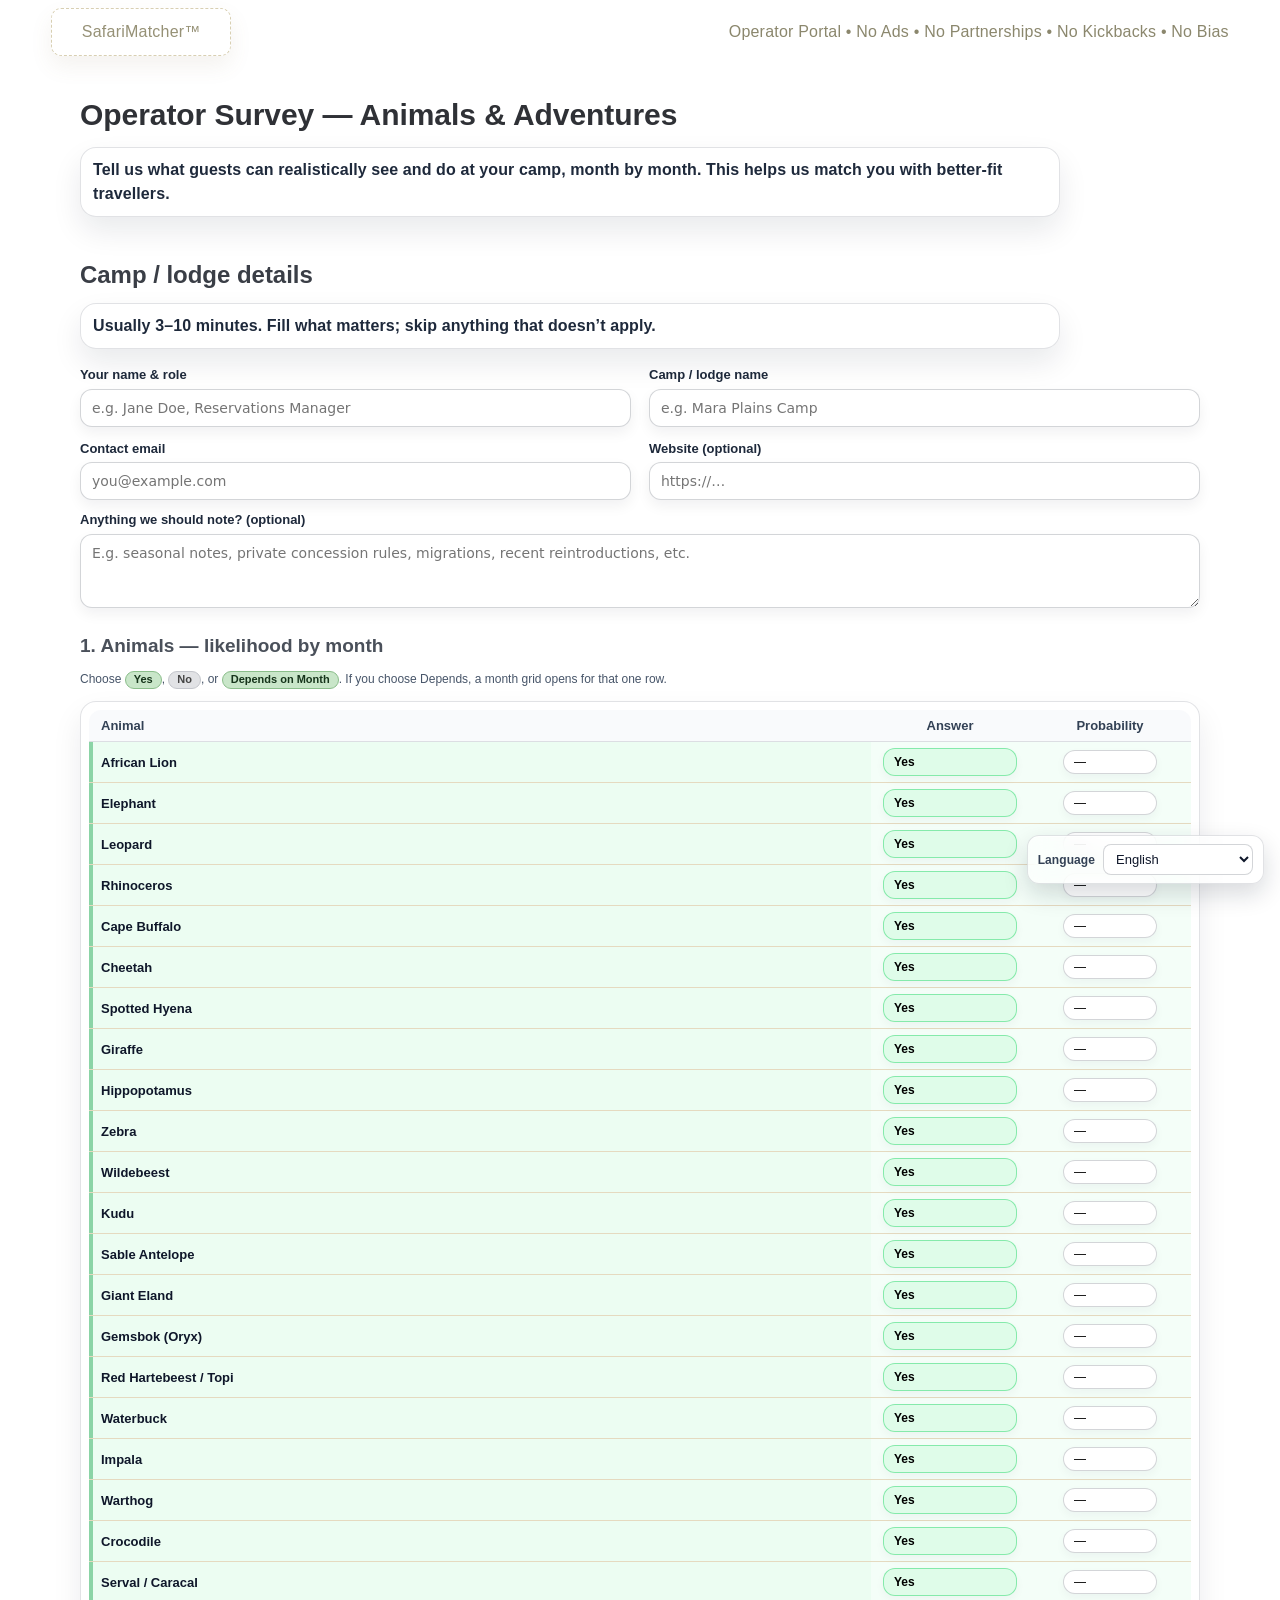
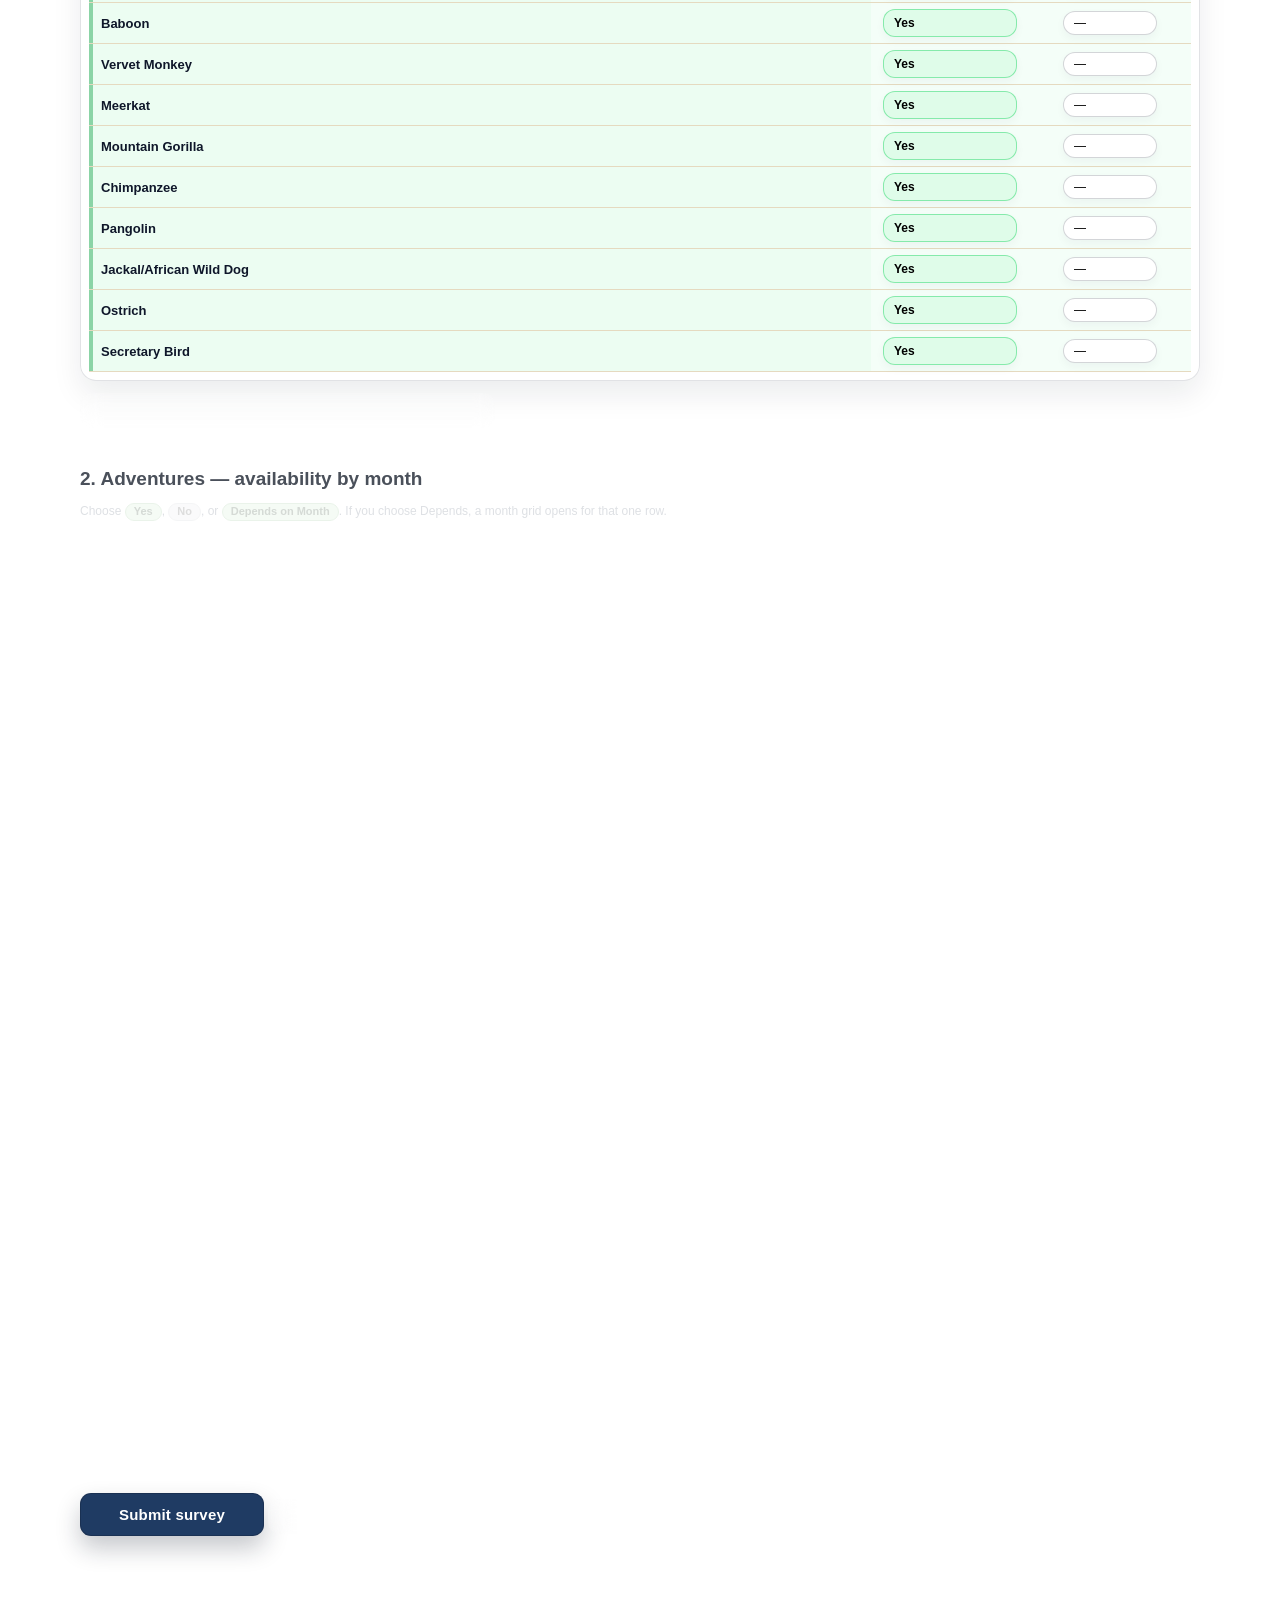
==== commit 9b3e60e9: "Rename SafariMatcherSurvey2-21-2026.html to index.html" ====
--- a/index.html
+++ b/index.html
@@ -126,8 +126,11 @@
     <label id="langSwitcherLabel" for="languageSelect" data-i18n="language.label">Language</label>
     <select id="languageSelect" aria-label="Select language" data-i18n-aria-label="language.aria_label">
       <option value="en">English</option>
-      <option value="es">Español</option>
+      <option value="sw">Kiswahili</option>
+      <option value="ar">العربية</option>
       <option value="fr">Français</option>
+      <option value="ha">Hausa</option>
+      <option value="yo">Yorùbá</option>
     </select>
   </div>
 
@@ -214,7 +217,7 @@
 
     const DEFAULT_LANG = 'en';
     const LANG_STORAGE_KEY = 'safarimatcher_lang';
-    const SUPPORTED_LANGS = ['en', 'es', 'fr'];
+    const SUPPORTED_LANGS = ['en', 'sw', 'ar', 'fr', 'ha', 'yo'];
 
     const translations = {
       en: {
@@ -280,68 +283,80 @@
         'month.jan':'Jan','month.feb':'Feb','month.mar':'Mar','month.apr':'Apr','month.may':'May','month.jun':'Jun',
         'month.jul':'Jul','month.aug':'Aug','month.sep':'Sep','month.oct':'Oct','month.nov':'Nov','month.dec':'Dec'
       },
-      es: {
-        'language.label':'Idioma',
-        'language.aria_label':'Seleccionar idioma',
-        'topbar.tagline':'Portal de Operadores • Sin anuncios • Sin alianzas • Sin comisiones • Sin sesgos',
-        'survey.title':'Encuesta para Operadores — Animales y Experiencias',
-        'survey.intro':'Cuéntenos qué pueden ver y hacer realmente los huéspedes en su campamento, mes a mes. Esto nos ayuda a conectarlo con viajeros más compatibles.',
-        'details.title':'Detalles del campamento / lodge',
-        'details.intro':'Normalmente 3–10 minutos. Complete lo importante; omita lo que no aplique.',
-        'label.operator_name':'Su nombre y cargo',
-        'placeholder.operator_name':'p. ej. Jane Doe, Gerente de Reservas',
-        'label.camp_name':'Nombre del campamento / lodge',
-        'placeholder.camp_name':'p. ej. Mara Plains Camp',
-        'label.contact_email':'Correo de contacto',
-        'placeholder.contact_email':'you@example.com',
-        'label.website':'Sitio web (opcional)',
-        'placeholder.website':'https://…',
-        'label.notes':'¿Algo que debamos saber? (opcional)',
-        'placeholder.notes':'Ej.: notas estacionales, reglas de concesión privada, migraciones, reintroducciones recientes, etc.',
-        'animals.title':'1. Animales — probabilidad por mes',
-        'adventures.title':'2. Experiencias — disponibilidad por mes',
-        'animals.mode_help':'Elija {yes}, {no} o {depends}. Si elige Depende, se abrirá una cuadrícula mensual para esa fila.',
-        'adventures.mode_help':'Elija {yes}, {no} o {depends}. Si elige Depende, se abrirá una cuadrícula mensual para esa fila.',
-        'mode.yes':'Sí',
-        'mode.no':'No',
-        'mode.depends':'Depende del mes',
-        'table.animal':'Animal',
-        'table.adventure':'Experiencia',
-        'table.answer':'Respuesta',
-        'table.probability':'Probabilidad',
-        'animals.help':'Los porcentajes son probabilidades típicas por huésped durante una estancia normal, no garantías.',
-        'adventures.help':'Si algo es estacional (p. ej., navegación según nivel del agua), indíquelo aquí.',
-        'submit.button':'Enviar encuesta',
-        'submit.note':'Al enviar, confirma que estas son sus mejores estimaciones hoy. Puede actualizarlas en cualquier momento.',
-        'panel.monthly':'Desglose mensual',
-        'panel.diff':'Complete solo los meses que difieran.',
-        'status.missing':'Complete su nombre, nombre del campamento/lodge y correo.',
-        'status.submitting':'Enviando sus respuestas...',
-        'status.saved':'Gracias: su encuesta se guardó correctamente. Puede actualizarla más adelante.',
-        'status.mailto':'Gracias: su aplicación de correo debería abrirse para enviar un resumen. Para resultados completos, use el endpoint configurado.',
-        'status.not_configured':'El envío aún no está configurado. Contacte a SafariMatcher para habilitar el enlace de la encuesta.',
-        'status.failed':'No pudimos enviar su encuesta. Inténtelo de nuevo o contacte al soporte de SafariMatcher.',
-        'subject.prefix':'Encuesta de Operador SafariMatcher - ',
-        'mail.note1':'NOTA: Este respaldo por correo no incluye la matriz completa.',
-        'mail.note2':'Pida a SafariMatcher habilitar un endpoint de envío seguro (recomendado).',
-        'pretty.title':'Encuesta de Operador SafariMatcher',
-        'pretty.operator':'Operador',
-        'pretty.camp':'Campamento/Lodge',
-        'pretty.email':'Correo',
-        'pretty.website':'Sitio web',
-        'pretty.notes':'Notas',
-        'pretty.animals':'Animales',
-        'pretty.adventures':'Experiencias',
-        'pretty.yes':'Sí (probabilidad única)',
-        'pretty.depends':'Depende del mes',
-        'pretty.no':'No',
-        'pretty.none':'(Sin selecciones)',
-        'pretty.submitted':'Enviado',
-        'pretty.base':'Base',
-        'pretty.overrides':'Ajustes',
-        'pretty.no_overrides':'(sin ajustes)',
-        'month.jan':'Ene','month.feb':'Feb','month.mar':'Mar','month.apr':'Abr','month.may':'May','month.jun':'Jun',
-        'month.jul':'Jul','month.aug':'Ago','month.sep':'Sep','month.oct':'Oct','month.nov':'Nov','month.dec':'Dic'
+      sw: {
+        'language.label':'Lugha','language.aria_label':'Chagua lugha',
+        'topbar.tagline':'Portal ya Waendeshaji • Hakuna Matangazo • Hakuna Ushirika • Hakuna Kickback • Hakuna Upendeleo',
+        'survey.title':'Utafiti wa Mwendeshaji — Wanyama na Matukio',
+        'survey.intro':'Tuambie wageni wanaweza kuona na kufanya nini kambini kwako, mwezi kwa mwezi. Hii husaidia kuoanisha wageni wanaokufaa zaidi.',
+        'details.title':'Maelezo ya kambi / lodge',
+        'details.intro':'Kwa kawaida dakika 3–10. Jaza muhimu; ruka kisichohusika.',
+        'label.operator_name':'Jina na jukumu lako','placeholder.operator_name':'mf. Jane Doe, Meneja wa Uhifadhi',
+        'label.camp_name':'Jina la kambi / lodge','placeholder.camp_name':'mf. Mara Plains Camp',
+        'label.contact_email':'Barua pepe ya mawasiliano','placeholder.contact_email':'you@example.com',
+        'label.website':'Tovuti (hiari)','placeholder.website':'https://…',
+        'label.notes':'Kuna chochote cha kuzingatia? (hiari)',
+        'placeholder.notes':'Mf. maelezo ya msimu, sheria za concession binafsi, uhamaji, kurejeshwa kwa spishi, n.k.',
+        'animals.title':'1. Wanyama — uwezekano kwa mwezi','adventures.title':'2. Matukio — upatikanaji kwa mwezi',
+        'animals.mode_help':'Chagua {yes}, {no}, au {depends}. Ukichagua Inategemea, gridi ya miezi itafunguka kwa safu hiyo.',
+        'adventures.mode_help':'Chagua {yes}, {no}, au {depends}. Ukichagua Inategemea, gridi ya miezi itafunguka kwa safu hiyo.',
+        'mode.yes':'Ndio','mode.no':'Hapana','mode.depends':'Inategemea Mwezi',
+        'table.animal':'Mnyama','table.adventure':'Tukio','table.answer':'Jibu','table.probability':'Uwezekano',
+        'animals.help':'Asilimia ni nafasi za kawaida kwa mgeni — si uhakika.',
+        'adventures.help':'Kama jambo ni la msimu (mf. boating hutegemea kiwango cha maji), lionyeshe hapa.',
+        'submit.button':'Wasilisha utafiti',
+        'submit.note':'Kwa kuwasilisha, unathibitisha haya ni makadirio yako bora ya sasa. Unaweza kusasisha wakati wowote.',
+        'panel.monthly':'Mgawanyo wa kila mwezi','panel.diff':'Jaza miezi inayotofautiana tu.',
+        'status.missing':'Tafadhali jaza jina lako, jina la kambi/lodge, na barua pepe.',
+        'status.submitting':'Tunawasilisha majibu yako...','status.saved':'Asante - utafiti wako umehifadhiwa.',
+        'status.mailto':'Asante - programu yako ya barua pepe inapaswa kufunguka kutuma muhtasari.',
+        'status.not_configured':'Uwasilishaji haujasanidiwa bado. Tafadhali wasiliana na SafariMatcher.',
+        'status.failed':'Hatukuweza kuwasilisha utafiti wako. Tafadhali jaribu tena.',
+        'subject.prefix':'Utafiti wa Mwendeshaji SafariMatcher - ',
+        'mail.note1':'KUMBUKA: Njia hii ya barua pepe haijumuishi gridi kamili.',
+        'mail.note2':'Omba SafariMatcher iwezeshe endpoint salama ya uwasilishaji.',
+        'pretty.title':'Utafiti wa Mwendeshaji SafariMatcher','pretty.operator':'Mwendeshaji','pretty.camp':'Kambi/Lodge',
+        'pretty.email':'Barua pepe','pretty.website':'Tovuti','pretty.notes':'Maelezo','pretty.animals':'Wanyama','pretty.adventures':'Matukio',
+        'pretty.yes':'Ndio (uwezekano mmoja)','pretty.depends':'Inategemea Mwezi','pretty.no':'Hapana','pretty.none':'(Hakuna chaguo zilizotolewa)',
+        'pretty.submitted':'Iliwasilishwa','pretty.base':'Msingi','pretty.overrides':'Marekebisho','pretty.no_overrides':'(hakuna marekebisho)',
+        'month.jan':'Jan','month.feb':'Feb','month.mar':'Mac','month.apr':'Apr','month.may':'Mei','month.jun':'Jun',
+        'month.jul':'Jul','month.aug':'Ago','month.sep':'Sep','month.oct':'Okt','month.nov':'Nov','month.dec':'Des'
+      },
+      ar: {
+        'language.label':'اللغة','language.aria_label':'اختر اللغة',
+        'topbar.tagline':'بوابة المشغل • بدون إعلانات • بدون شراكات • بدون عمولات • بدون تحيز',
+        'survey.title':'استبيان المشغل — الحيوانات والتجارب',
+        'survey.intro':'أخبرنا بما يمكن للضيوف رؤيته وفعله فعليًا في مخيمك شهرًا بشهر. يساعدنا ذلك على مواءمتك مع مسافرين أنسب.',
+        'details.title':'تفاصيل المخيم / النُزل',
+        'details.intro':'عادةً 3–10 دقائق. املأ المهم فقط وتجاوز ما لا ينطبق.',
+        'label.operator_name':'اسمك ودورك','placeholder.operator_name':'مثال: Jane Doe، مدير الحجوزات',
+        'label.camp_name':'اسم المخيم / النُزل','placeholder.camp_name':'مثال: Mara Plains Camp',
+        'label.contact_email':'بريد التواصل','placeholder.contact_email':'you@example.com',
+        'label.website':'الموقع الإلكتروني (اختياري)','placeholder.website':'https://…',
+        'label.notes':'أي ملاحظات يجب أن نعرفها؟ (اختياري)','placeholder.notes':'مثال: ملاحظات موسمية، قواعد امتياز خاص، هجرات، إعادة توطين حديثة...',
+        'animals.title':'1. الحيوانات — الاحتمال حسب الشهر','adventures.title':'2. التجارب — التوفر حسب الشهر',
+        'animals.mode_help':'اختر {yes} أو {no} أو {depends}. إذا اخترت يعتمد على الشهر فسيظهر جدول الأشهر لهذا الصف.',
+        'adventures.mode_help':'اختر {yes} أو {no} أو {depends}. إذا اخترت يعتمد على الشهر فسيظهر جدول الأشهر لهذا الصف.',
+        'mode.yes':'نعم','mode.no':'لا','mode.depends':'يعتمد على الشهر',
+        'table.animal':'الحيوان','table.adventure':'التجربة','table.answer':'الإجابة','table.probability':'الاحتمال',
+        'animals.help':'النِّسب تمثل فرصًا معتادة للضيف خلال إقامة نموذجية وليست ضمانًا.',
+        'adventures.help':'إذا كان النشاط موسميًا (مثل القوارب حسب مستوى المياه) فاذكره هنا.',
+        'submit.button':'إرسال الاستبيان','submit.note':'بإرسالك تؤكد أن هذه أفضل تقديراتك الحالية ويمكنك تحديثها في أي وقت.',
+        'panel.monthly':'تفصيل شهري','panel.diff':'املأ فقط الأشهر المختلفة.',
+        'status.missing':'يرجى إدخال اسمك واسم المخيم/النُزل والبريد الإلكتروني.',
+        'status.submitting':'جارٍ إرسال إجاباتك...','status.saved':'شكرًا — تم حفظ استبيانك.',
+        'status.mailto':'شكرًا — يجب أن يفتح تطبيق البريد لإرسال الملخص.',
+        'status.not_configured':'الإرسال غير مهيأ بعد. يرجى التواصل مع SafariMatcher.',
+        'status.failed':'تعذر إرسال الاستبيان. يرجى المحاولة مرة أخرى.',
+        'subject.prefix':'استبيان مشغل SafariMatcher - ',
+        'mail.note1':'ملاحظة: هذا الإرسال عبر البريد لا يتضمن المصفوفة كاملة.',
+        'mail.note2':'يرجى طلب تفعيل نقطة إرسال آمنة من SafariMatcher.',
+        'pretty.title':'استبيان مشغل SafariMatcher','pretty.operator':'المشغل','pretty.camp':'المخيم/النُزل',
+        'pretty.email':'البريد الإلكتروني','pretty.website':'الموقع الإلكتروني','pretty.notes':'ملاحظات',
+        'pretty.animals':'الحيوانات','pretty.adventures':'التجارب','pretty.yes':'نعم (احتمال واحد)',
+        'pretty.depends':'يعتمد على الشهر','pretty.no':'لا','pretty.none':'(لا توجد اختيارات)','pretty.submitted':'تم الإرسال',
+        'pretty.base':'الأساس','pretty.overrides':'تعديلات','pretty.no_overrides':'(لا تعديلات)',
+        'month.jan':'ينا','month.feb':'فبر','month.mar':'مار','month.apr':'أبر','month.may':'ماي','month.jun':'يون',
+        'month.jul':'يول','month.aug':'أغس','month.sep':'سبت','month.oct':'أكت','month.nov':'نوف','month.dec':'ديس'
       },
       fr: {
         'language.label':'Langue',
@@ -405,18 +420,97 @@
         'pretty.no_overrides':'(aucun ajustement)',
         'month.jan':'Jan','month.feb':'Fév','month.mar':'Mar','month.apr':'Avr','month.may':'Mai','month.jun':'Juin',
         'month.jul':'Juil','month.aug':'Aoû','month.sep':'Sep','month.oct':'Oct','month.nov':'Nov','month.dec':'Déc'
+      },
+      ha: {
+        'language.label':'Harshe','language.aria_label':'Zaɓi harshe',
+        'topbar.tagline':'Tashar Mai Gudanarwa • Babu tallace-tallace • Babu haɗin gwiwa • Babu kickback • Babu son kai',
+        'survey.title':'Binciken Mai Gudanarwa — Dabbobi da Abubuwan Kasada',
+        'survey.intro':'Ka gaya mana abin da baƙi za su iya gani da yi a sansaninka, wata-wata. Wannan yana taimaka mana daidaita kai da matafiya masu dacewa.',
+        'details.title':'Bayanin sansani / lodge','details.intro':'Yawanci minti 3–10. Cika muhimmai; tsallake abin da bai dace ba.',
+        'label.operator_name':'Sunanka da matsayinka','placeholder.operator_name':'mis. Jane Doe, Manajan Ajiyar Wuri',
+        'label.camp_name':'Sunan sansani / lodge','placeholder.camp_name':'mis. Mara Plains Camp',
+        'label.contact_email':'Imel na tuntuɓa','placeholder.contact_email':'you@example.com',
+        'label.website':'Yanar gizo (na zaɓi)','placeholder.website':'https://…',
+        'label.notes':'Akwai abin da ya kamata mu lura da shi? (na zaɓi)',
+        'placeholder.notes':'mis. bayanan yanayi, dokokin concession na sirri, ƙaura, sake gabatarwa...',
+        'animals.title':'1. Dabbobi — yiwuwar kowane wata','adventures.title':'2. Kasada — samuwa kowane wata',
+        'animals.mode_help':'Zaɓi {yes}, {no}, ko {depends}. Idan ka zaɓi Ya danganta, za a buɗe jadawalin watanni.',
+        'adventures.mode_help':'Zaɓi {yes}, {no}, ko {depends}. Idan ka zaɓi Ya danganta, za a buɗe jadawalin watanni.',
+        'mode.yes':'Eh','mode.no':'A’a','mode.depends':'Ya danganta da wata',
+        'table.animal':'Dabba','table.adventure':'Kasada','table.answer':'Amsa','table.probability':'Yiwuwa',
+        'animals.help':'Kashi-kashi dama ce ta al’ada ga baƙi, ba garanti ba.',
+        'adventures.help':'Idan wani abu na yanayi ne (mis. jirgin ruwa ya danganta da matakin ruwa), nuna a nan.',
+        'submit.button':'Aika bincike','submit.note':'Da aika wannan, ka tabbatar wadannan su ne mafi kyawun hasashenka yanzu.',
+        'panel.monthly':'Rarrabawar wata-wata','panel.diff':'Cika watannin da suka bambanta kawai.',
+        'status.missing':'Da fatan a cika sunanka, sunan sansani/lodge, da imel.',
+        'status.submitting':'Ana aika amsoshinka...','status.saved':'Na gode — an adana bincikenka.',
+        'status.mailto':'Na gode — manhajar imel ɗinka za ta buɗe don aika taƙaitaccen bayani.',
+        'status.not_configured':'Ba a saita aikawa ba tukuna. Tuntuɓi SafariMatcher.',
+        'status.failed':'Ba mu iya aika bincikenka ba. Da fatan ka sake gwadawa.',
+        'subject.prefix':'Binciken Mai Gudanarwa SafariMatcher - ',
+        'mail.note1':'LURA: Wannan madadin imel ba ya ƙunshe da cikakken matrix.',
+        'mail.note2':'A nemi SafariMatcher ya kunna aminci endpoint na aikawa.',
+        'pretty.title':'Binciken Mai Gudanarwa SafariMatcher','pretty.operator':'Mai Gudanarwa','pretty.camp':'Sansani/Lodge',
+        'pretty.email':'Imel','pretty.website':'Yanar gizo','pretty.notes':'Bayanan kula',
+        'pretty.animals':'Dabbobi','pretty.adventures':'Kasada','pretty.yes':'Eh (yiwuwar guda)',
+        'pretty.depends':'Ya danganta da wata','pretty.no':'A’a','pretty.none':'(Ba a bayar da zaɓi ba)',
+        'pretty.submitted':'An aika','pretty.base':'Asali','pretty.overrides':'Canje-canje','pretty.no_overrides':'(babu canje-canje)',
+        'month.jan':'Jan','month.feb':'Fab','month.mar':'Mar','month.apr':'Afi','month.may':'May','month.jun':'Yun',
+        'month.jul':'Yul','month.aug':'Agu','month.sep':'Sat','month.oct':'Okt','month.nov':'Nuw','month.dec':'Dis'
+      },
+      yo: {
+        'language.label':'Èdè','language.aria_label':'Yan èdè',
+        'topbar.tagline':'Pọtàlì Olùdarí • Kò sí ìpolówó • Kò sí ìfowósowọ́pọ̀ • Kò sí kickback • Kò sí ìyàsọ́tọ̀',
+        'survey.title':'Ìwádìí Olùdarí — Ẹranko àti Ìrìnàjò',
+        'survey.intro':'Jọ sọ ohun tí àwọn arìnrìnàjò lè rí tí wọ́n sì lè ṣe ní ibùdó rẹ lọ́ṣù kọọkan. Èyí máa ràn wá lọ́wọ́ láti bá ọ mu pẹ̀lú àwọn arìnrìnàjò tó yẹ.',
+        'details.title':'Àlàyé ibùdó / lodge','details.intro':'Ní gbogbogbò 3–10 ìṣẹ́jú. Kún ohun tó ṣe pàtàkì nìkan.',
+        'label.operator_name':'Orúkọ àti ipa rẹ','placeholder.operator_name':'àpẹẹrẹ: Jane Doe, Alákóso Ìfipamọ́',
+        'label.camp_name':'Orúkọ ibùdó / lodge','placeholder.camp_name':'àpẹẹrẹ: Mara Plains Camp',
+        'label.contact_email':'Ímẹ́lì ìbánisọ̀rọ̀','placeholder.contact_email':'you@example.com',
+        'label.website':'Ojúlé ayé (àṣàyàn)','placeholder.website':'https://…',
+        'label.notes':'Ṣé ohun míì wà tí a gbọ́dọ̀ mọ̀? (àṣàyàn)',
+        'placeholder.notes':'àpẹrẹ: àlàyé àkókò ọdún, òfin concession aládani, ìṣílọ̀, ìtúnfi ẹ̀dá sílẹ̀...',
+        'animals.title':'1. Ẹranko — seese ní oṣù kọọkan','adventures.title':'2. Ìrìnàjò — ìwàláàyè ní oṣù kọọkan',
+        'animals.mode_help':'Yan {yes}, {no}, tàbí {depends}. Bí o bá yan Ó dá lórí oṣù, a ó ṣí tábìlì oṣù.',
+        'adventures.mode_help':'Yan {yes}, {no}, tàbí {depends}. Bí o bá yan Ó dá lórí oṣù, a ó ṣí tábìlì oṣù.',
+        'mode.yes':'Bẹ́ẹ̀ni','mode.no':'Rárá','mode.depends':'Ó dá lórí oṣù',
+        'table.animal':'Ẹranko','table.adventure':'Ìrìnàjò','table.answer':'Ìdáhùn','table.probability':'Seese',
+        'animals.help':'Ìdá ọgọ́rùn-ún jẹ́ seese fún alejo ní ìbùgbé àṣà, kì í ṣe ìdánilójú.',
+        'adventures.help':'Tí ohun kan bá jẹ́ ti àsìkò (àpẹẹrẹ, ọkọ omi da lórí ìpele omi), fi hàn níbí.',
+        'submit.button':'Fi ìwádìí ránṣẹ́','submit.note':'Nípa fífi ránṣẹ́, o jẹ́rìí pé wọ̀nyí ni àfojúsùn tó dáa jù lọ lónìí.',
+        'panel.monthly':'Ìpín oṣù kọọkan','panel.diff':'Kún àwọn oṣù tó yàtọ̀ nìkan.',
+        'status.missing':'Jọ kún orúkọ rẹ, orúkọ ibùdó/lodge, àti ímẹ́lì.',
+        'status.submitting':'A ń fi ìdáhùn rẹ ránṣẹ́...','status.saved':'Ẹ ṣé — a ti fi ìwádìí rẹ pamọ́.',
+        'status.mailto':'Ẹ ṣé — ohun èlò ímẹ́lì rẹ yẹ kí ó ṣí láti fi àkótán ránṣẹ́.',
+        'status.not_configured':'A kò tíì ṣètò fífi ránṣẹ́. Jọ kan sí SafariMatcher.',
+        'status.failed':'A kò lè fi ìwádìí rẹ ránṣẹ́. Jọ tún gbìyànjú.',
+        'subject.prefix':'Ìwádìí Olùdarí SafariMatcher - ',
+        'mail.note1':'AKIYESI: Àtìlẹ́yìn ímẹ́lì yìí kò ní matrix kikun.',
+        'mail.note2':'Jọ béèrè kí SafariMatcher muu endpoint ailewu ṣiṣẹ.',
+        'pretty.title':'Ìwádìí Olùdarí SafariMatcher','pretty.operator':'Olùdarí','pretty.camp':'Ibùdó/Lodge',
+        'pretty.email':'Ímẹ́lì','pretty.website':'Ojúlé ayé','pretty.notes':'Àwọn akọsilẹ',
+        'pretty.animals':'Ẹranko','pretty.adventures':'Ìrìnàjò','pretty.yes':'Bẹ́ẹ̀ni (seese kan)',
+        'pretty.depends':'Ó dá lórí oṣù','pretty.no':'Rárá','pretty.none':'(Kò sí yíyan)',
+        'pretty.submitted':'A ti fi ránṣẹ́','pretty.base':'Ìpìlẹ̀','pretty.overrides':'Àtúnṣe','pretty.no_overrides':'(kò sí àtúnṣe)',
+        'month.jan':'Ṣẹ́r','month.feb':'Èr','month.mar':'Ẹt','month.apr':'Ìgb','month.may':'Èbi','month.jun':'Okú',
+        'month.jul':'Agẹ','month.aug':'Ògú','month.sep':'Owe','month.oct':'Ọwa','month.nov':'Bél','month.dec':'Ọpẹ'
       }
     };
 
     const i18nAnimals = {
-      es:{
-        'african-lion':'León africano','elephant':'Elefante','leopard':'Leopardo','rhinoceros':'Rinoceronte','cape-buffalo':'Búfalo cafre',
-        'cheetah':'Guepardo','spotted-hyena':'Hiena moteada','giraffe':'Jirafa','hippopotamus':'Hipopótamo','zebra':'Cebra',
-        'wildebeest':'Ñu','kudu':'Kudú','sable-antelope':'Antílope sable','giant-eland':'Elando gigante',
-        'gemsbok-oryx':'Gemsbok (Órix)','red-hartebeest-topi':'Alcélafo rojo / Topi','waterbuck':'Antílope acuático','impala':'Impala',
-        'warthog':'Facóquero','crocodile':'Cocodrilo','serval-caracal':'Serval / Caracal','baboon':'Babuino',
-        'vervet-monkey':'Mono vervet','meerkat':'Suricata','mountain-gorilla':'Gorila de montaña','chimpanzee':'Chimpancé',
-        'pangolin':'Pangolín','jackal-wild-dog':'Chacal / Perro salvaje africano','ostrich':'Avestruz','secretary-bird':'Ave secretaria'
+      sw:{
+        'african-lion':'Simba wa Afrika','elephant':'Tembo','leopard':'Chui','rhinoceros':'Kifaru','cape-buffalo':'Nyati wa Cape','cheetah':'Duma','spotted-hyena':'Fisi mwenye madoa',
+        'giraffe':'Twiga','hippopotamus':'Kiboko','zebra':'Punda milia','wildebeest':'Nyumbu','kudu':'Kudu','sable-antelope':'Swala sable','giant-eland':'Eland mkubwa',
+        'gemsbok-oryx':'Gemsbok (Oryx)','red-hartebeest-topi':'Hartebeest mwekundu / Topi','waterbuck':'Koba','impala':'Impala','warthog':'Ngiri mwitu','crocodile':'Mamba',
+        'serval-caracal':'Serval / Karakali','baboon':'Nyani','vervet-monkey':'Tumbili vervet','meerkat':'Meerkat','mountain-gorilla':'Sokwe wa mlima',
+        'chimpanzee':'Sokwe','pangolin':'Kakakuona','jackal-wild-dog':'Mbweha / Mbwa mwitu wa Afrika','ostrich':'Mbuni','secretary-bird':'Ndege katibu'
+      },
+      ar:{
+        'african-lion':'أسد أفريقي','elephant':'فيل','leopard':'نمر','rhinoceros':'وحيد القرن','cape-buffalo':'جاموس الكيب','cheetah':'فهد','spotted-hyena':'ضبع مرقط',
+        'giraffe':'زرافة','hippopotamus':'فرس النهر','zebra':'حمار وحشي','wildebeest':'نو','kudu':'كودو','sable-antelope':'ظبي سابل',
+        'giant-eland':'إيلاند عملاق','gemsbok-oryx':'جمسبوك (أوريكس)','red-hartebeest-topi':'هارتبيست أحمر / توبي','waterbuck':'ظبي الماء','impala':'إمبالا',
+        'warthog':'خنزير بري','crocodile':'تمساح','serval-caracal':'سيرفال / كاراكال','baboon':'بابون','vervet-monkey':'قرد فيرفت',
+        'meerkat':'ميركات','mountain-gorilla':'غوريلا الجبل','chimpanzee':'شمبانزي','pangolin':'بانغولين','jackal-wild-dog':'ابن آوى / كلب بري أفريقي','ostrich':'نعامة','secretary-bird':'طائر السكرتير'
       },
       fr:{
         'african-lion':'Lion d’Afrique','elephant':'Éléphant','leopard':'Léopard','rhinoceros':'Rhinocéros','cape-buffalo':'Buffle du Cap',
@@ -426,20 +520,41 @@
         'warthog':'Phacochère','crocodile':'Crocodile','serval-caracal':'Serval / Caracal','baboon':'Babouin',
         'vervet-monkey':'Singe vervet','meerkat':'Suricate','mountain-gorilla':'Gorille de montagne','chimpanzee':'Chimpanzé',
         'pangolin':'Pangolin','jackal-wild-dog':'Chacal / Chien sauvage africain','ostrich':'Autruche','secretary-bird':'Messager sagittaire'
+      },
+      ha:{
+        'african-lion':'Zakin Afirka','elephant':'Giwa','leopard':'Damisa','rhinoceros':'Gandun daji','cape-buffalo':'Bafalo na Cape','cheetah':'Cheetah','spotted-hyena':'Kurciya mai tabo',
+        'giraffe':'Rakumi','hippopotamus':'Doki na ruwa','zebra':'Zebra','wildebeest':'Wildebeest','kudu':'Kudu','sable-antelope':'Sable antelope',
+        'giant-eland':'Eland babba','gemsbok-oryx':'Gemsbok (Oryx)','red-hartebeest-topi':'Red hartebeest / Topi','waterbuck':'Waterbuck','impala':'Impala','warthog':'Alade daji',
+        'crocodile':'Kada','serval-caracal':'Serval / Caracal','baboon':'Baboon','vervet-monkey':'Vervet monkey','meerkat':'Meerkat','mountain-gorilla':'Mountain gorilla',
+        'chimpanzee':'Chimpanzee','pangolin':'Pangolin','jackal-wild-dog':'Jackal / African wild dog','ostrich':'Jimina','secretary-bird':'Secretary bird'
+      },
+      yo:{
+        'african-lion':'Kìnìún Áfíríkà','elephant':'Erin','leopard':'Amotekun','rhinoceros':'Rhinoceros','cape-buffalo':'Bafalo Cape','cheetah':'Cheetah','spotted-hyena':'Hyena tó ní àwọ̀n',
+        'giraffe':'Kírífà','hippopotamus':'Hippopotamus','zebra':'Zebra','wildebeest':'Wildebeest','kudu':'Kudu','sable-antelope':'Sable antelope','giant-eland':'Giant eland',
+        'gemsbok-oryx':'Gemsbok (Oryx)','red-hartebeest-topi':'Red hartebeest / Topi','waterbuck':'Waterbuck','impala':'Impala','warthog':'Warthog','crocodile':'Krokodaili',
+        'serval-caracal':'Serval / Caracal','baboon':'Baboon','vervet-monkey':'Vervet monkey','meerkat':'Meerkat','mountain-gorilla':'Gorila òkè',
+        'chimpanzee':'Chimpanzee','pangolin':'Pangolin','jackal-wild-dog':'Jackal / African wild dog','ostrich':'Ògùṣù','secretary-bird':'Secretary bird'
       }
     };
     const i18nAdventures = {
-      es:{
-        'great-migration':'Gran migración','night-drive':'Safari nocturno','guided-walking-safari':'Safari a pie guiado',
-        'wilderness-hike':'Caminata en naturaleza','boat-pontoon-safari':'Safari en barco o pontón',
-        'mokoro-dugout-excursion':'Excursión en mokoro (canoa)','canoe-rafting-safari':'Safari en canoa o rafting',
-        'hot-air-balloon-flight':'Vuelo en globo aerostático','helicopter-safari':'Safari en helicóptero',
-        'fixed-wing-scenic-flight':'Vuelo panorámico en avioneta','horseback-safari':'Safari a caballo',
-        'animal-tracking-on-foot':'Rastreo de animales a pie','great-ape-trekking':'Trekking de grandes simios',
-        'photographic-safari-workshop':'Taller fotográfico de safari','sleep-out-fly-camping':'Noche al aire libre / fly camping',
-        'cultural-village-visit-dance':'Visita cultural con danza tradicional',
-        'multi-day-trek':'Trek de varios días (montaña o mochilero)','zip-line':'Tirolesa',
-        'trip-to-beach':'Viaje a la playa','pool':'Piscina'
+      sw:{
+        'great-migration':'Uhamaji Mkuu','night-drive':'Ziara ya usiku','guided-walking-safari':'Safari ya kutembea inayoongozwa','wilderness-hike':'Matembezi ya porini',
+        'boat-pontoon-safari':'Safari ya mashua au pontoon','mokoro-dugout-excursion':'Ziara ya Mokoro (mtumbwi)','canoe-rafting-safari':'Safari ya mtumbwi au rafting',
+        'hot-air-balloon-flight':'Safari ya puto ya hewa moto','helicopter-safari':'Safari ya helikopta','fixed-wing-scenic-flight':'Safari ya ndege ndogo ya mandhari',
+        'horseback-safari':'Safari ya farasi','animal-tracking-on-foot':'Kufuatilia wanyama kwa miguu','great-ape-trekking':'Trekking ya sokwe wakubwa',
+        'photographic-safari-workshop':'Warsha ya safari ya picha','sleep-out-fly-camping':'Kulala nje chini ya nyota / fly camping',
+        'cultural-village-visit-dance':'Ziara ya kijiji cha kitamaduni na ngoma','multi-day-trek':'Trek ya siku nyingi',
+        'zip-line':'Zip line','trip-to-beach':'Safari ya ufukweni','pool':'Bwawa la kuogelea'
+      },
+      ar:{
+        'great-migration':'الهجرة الكبرى','night-drive':'جولة ليلية','guided-walking-safari':'سفاري مشي بإرشاد','wilderness-hike':'نزهة في البرية',
+        'boat-pontoon-safari':'سفاري بالقارب أو البونتون','mokoro-dugout-excursion':'رحلة موكورو (زورق محفور)',
+        'canoe-rafting-safari':'سفاري كانو أو رافتينغ','hot-air-balloon-flight':'رحلة منطاد هوائي',
+        'helicopter-safari':'سفاري بطائرة هليكوبتر','fixed-wing-scenic-flight':'رحلة جوية بمنظر بانورامي',
+        'horseback-safari':'سفاري على ظهر الخيل','animal-tracking-on-foot':'تتبع الحيوانات سيرًا',
+        'great-ape-trekking':'تتبع القردة العليا','photographic-safari-workshop':'ورشة سفاري تصوير',
+        'sleep-out-fly-camping':'مبيت تحت النجوم / مخيم طيران','cultural-village-visit-dance':'زيارة قرية ثقافية ورقص تقليدي',
+        'multi-day-trek':'رحلة متعددة الأيام','zip-line':'زيب لاين','trip-to-beach':'رحلة إلى الشاطئ','pool':'مسبح'
       },
       fr:{
         'great-migration':'Grande migration','night-drive':'Safari de nuit','guided-walking-safari':'Safari à pied guidé',
@@ -452,6 +567,22 @@
         'cultural-village-visit-dance':'Visite de village culturel et danse traditionnelle',
         'multi-day-trek':'Trek de plusieurs jours (montagne ou sac à dos)','zip-line':'Tyrolienne',
         'trip-to-beach':'Sortie à la plage','pool':'Piscine'
+      },
+      ha:{
+        'great-migration':'Babban hijira','night-drive':'Yawon dare','guided-walking-safari':'Safari na tafiya da jagora','wilderness-hike':'Tafiya cikin daji',
+        'boat-pontoon-safari':'Safari na jirgi ko pontoon','mokoro-dugout-excursion':'Zagaye na Mokoro (canoe)','canoe-rafting-safari':'Safari na canoe ko rafting',
+        'hot-air-balloon-flight':'Tafiyar baloon mai zafi','helicopter-safari':'Safari na helicopter','fixed-wing-scenic-flight':'Tafiyar jirgin sama mai kallon gani',
+        'horseback-safari':'Safari a kan doki','animal-tracking-on-foot':'Binciken sawun dabbobi da ƙafa','great-ape-trekking':'Trekking na manyan birrai',
+        'photographic-safari-workshop':'Taron horon daukar hoto','sleep-out-fly-camping':'Kwanciya a ƙarƙashin taurari / fly camping',
+        'cultural-village-visit-dance':'Ziyarar ƙauyen al’adu da rawa','multi-day-trek':'Trek na kwanaki da yawa','zip-line':'Zip line','trip-to-beach':'Tafiya zuwa bakin teku','pool':'Wurin wanka'
+      },
+      yo:{
+        'great-migration':'Ìṣílọ̀ ńlá','night-drive':'Irin-ajo alẹ́','guided-walking-safari':'Safari rìn pẹ̀lú amọ̀nà','wilderness-hike':'Ìrìn àjò inú igbó',
+        'boat-pontoon-safari':'Safari ọkọ omi tàbí pontoon','mokoro-dugout-excursion':'Ìrìn Mokoro (canoe)','canoe-rafting-safari':'Safari canoe tàbí rafting',
+        'hot-air-balloon-flight':'Ìrìn baluu afẹ́fẹ́ gbígbóná','helicopter-safari':'Safari helicopter','fixed-wing-scenic-flight':'Ìrìn ofurufu wiwo àgbègbè',
+        'horseback-safari':'Safari lori ẹṣin','animal-tracking-on-foot':'Titele ẹranko ní ẹsẹ̀','great-ape-trekking':'Trekking àwọn ape ńlá',
+        'photographic-safari-workshop':'Workshop safari fọ́tò','sleep-out-fly-camping':'Sùn níta labẹ́ irawọ / fly camping',
+        'cultural-village-visit-dance':'Àbẹwò abúlé àṣà àti ijó ibílẹ̀','multi-day-trek':'Trek ọjọ́ púpọ̀','zip-line':'Zip line','trip-to-beach':'Ìrìn lọ sí etíkun','pool':'Adágún-omi'
       }
     };
     const animalLabelsEn = {};
@@ -507,6 +638,9 @@
     function applyI18n(lang){
       currentLang = SUPPORTED_LANGS.includes(lang) ? lang : DEFAULT_LANG;
       document.documentElement.setAttribute('lang', currentLang);
+      const isArabic = currentLang === 'ar';
+      document.documentElement.setAttribute('dir', isArabic ? 'rtl' : 'ltr');
+      document.body.classList.toggle('rtl', isArabic);
       $$('[data-i18n]').forEach(el => {
         const key = el.getAttribute('data-i18n');
         if(key === 'animals.mode_help' || key === 'adventures.mode_help') return;
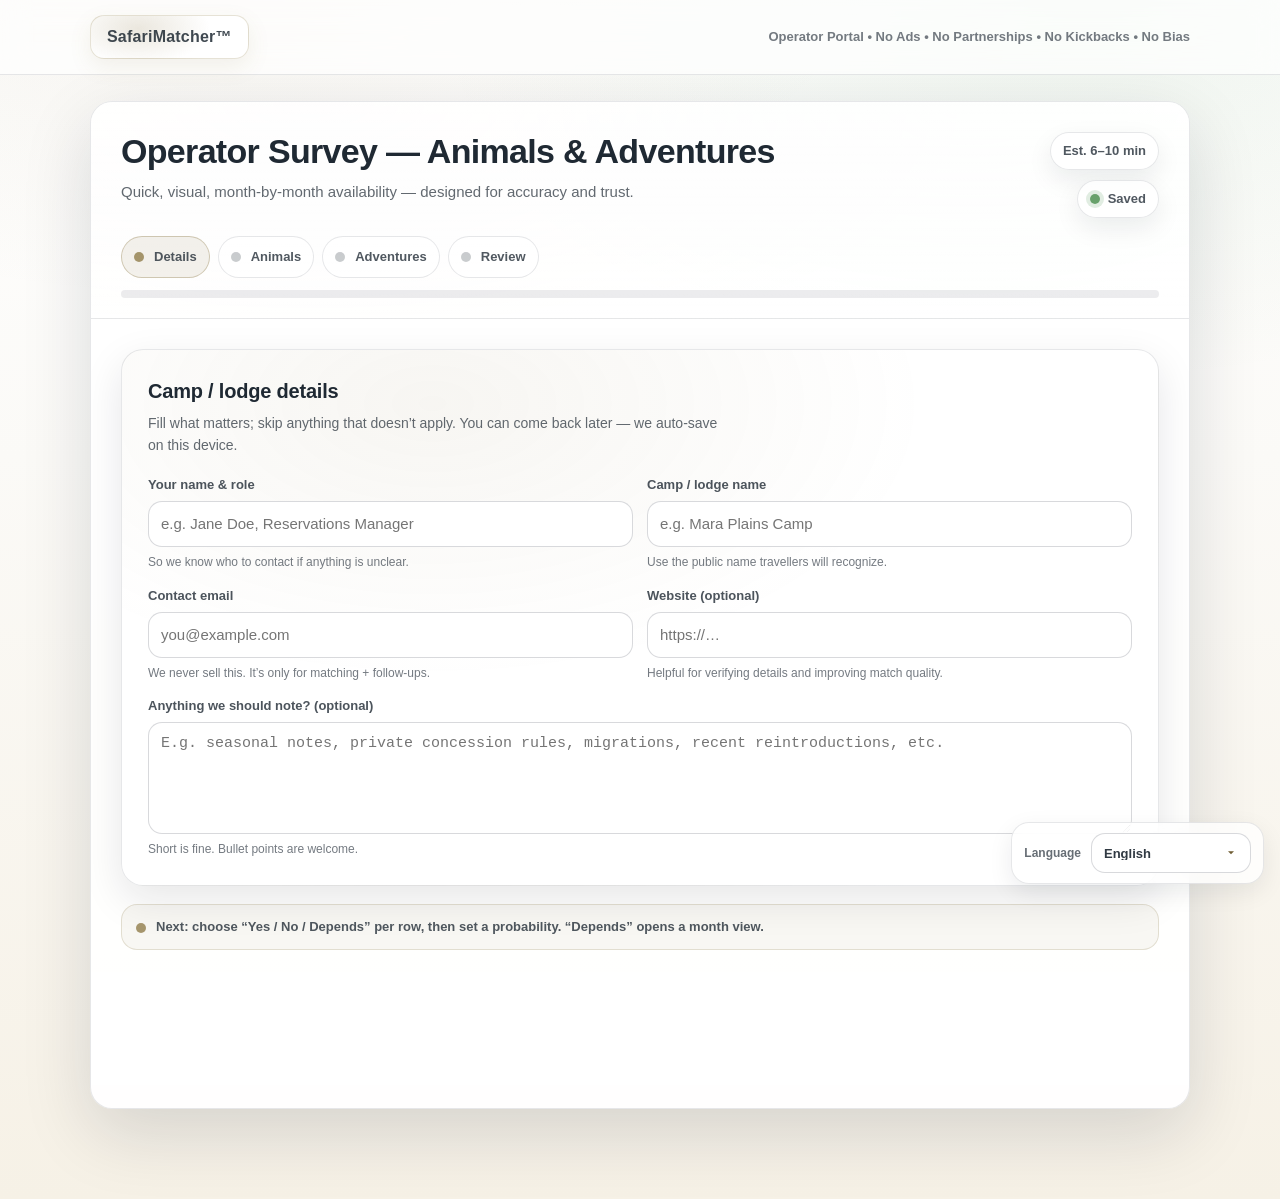
==== commit 81c09ba0: "Rename SafariMatcherSurveyWizard.html to index.html" ====
--- a/index.html
+++ b/index.html
@@ -2,10 +2,11 @@
 <html lang="en">
 <head>
   <meta charset="utf-8">
-  <title>Safari Matcher — Operator Survey</title>
+  <title>SafariMatcher — Operator Survey</title>
   <meta name="viewport" content="width=device-width, initial-scale=1">
 
-  <link rel="stylesheet" href="style.css">
+  <!-- This page uses a separate CSS file for easier design iteration -->
+  <link rel="stylesheet" href="SafariMatcherSurveyWizard.css">
 </head>
 <body>
 
@@ -17,111 +18,233 @@
   </div>
 
   <main class="container">
-    <section class="section">
-      <h1 data-i18n="survey.title">Operator Survey — Animals &amp; Adventures</h1>
-      <p class="lede" data-i18n="survey.intro">
-        Tell us what guests can realistically see and do at your camp, month by month.
-        This helps us match you with better-fit travellers.
-      </p>
-    </section>
-
-    <section class="section">
-      <h2 data-i18n="details.title">Camp / lodge details</h2>
-      <p class="lede" data-i18n="details.intro">
-        Usually 3–10 minutes. Fill what matters; skip anything that doesn’t apply.
-      </p>
-
-      <form id="operatorSurveyForm" novalidate action="https://formspree.io/f/xeeeajdg" method="POST">
-        <div class="form-grid">
-          <div class="field">
-            <label for="operatorName" data-i18n="label.operator_name">Your name &amp; role</label>
-            <input id="operatorName" name="operatorName" type="text" required
-                   placeholder="e.g. Jane Doe, Reservations Manager" data-i18n-placeholder="placeholder.operator_name">
+    <div class="wizard" id="wizard" aria-label="Operator survey wizard">
+      <header class="wizard-header">
+        <div class="wizard-title-row">
+          <div class="wizard-titles">
+            <h1 class="wizard-title" data-i18n="survey.title">Operator Survey — Animals &amp; Adventures</h1>
+            <p class="wizard-subtitle" data-i18n="survey.subtitle">
+              Quick, visual, month-by-month availability — designed for accuracy and trust.
+            </p>
           </div>
-          <div class="field">
-            <label for="campName" data-i18n="label.camp_name">Camp / lodge name</label>
-            <input id="campName" name="campName" type="text" required
-                   placeholder="e.g. Mara Plains Camp" data-i18n-placeholder="placeholder.camp_name">
-          </div>
-          <div class="field">
-            <label for="contactEmail" data-i18n="label.contact_email">Contact email</label>
-            <input id="contactEmail" name="email" type="email" required
-                   placeholder="you@example.com" data-i18n-placeholder="placeholder.contact_email">
-          </div>
-          <div class="field">
-            <label for="website" data-i18n="label.website">Website (optional)</label>
-            <input id="website" name="website" type="url" placeholder="https://&hellip;" data-i18n-placeholder="placeholder.website">
+
+          <div class="wizard-meta" aria-label="Survey meta">
+            <span class="chip" data-i18n="meta.eta">Est. 6–10 min</span>
+            <span class="save-chip" id="saveChip" data-i18n="autosave.ready">Auto‑save on</span>
           </div>
         </div>
 
-        <div class="field">
-          <label for="notes" data-i18n="label.notes">Anything we should note? (optional)</label>
-          <textarea id="notes" name="notes" rows="3"
-                    placeholder="E.g. seasonal notes, private concession rules, migrations, recent reintroductions, etc." data-i18n-placeholder="placeholder.notes"></textarea>
-        </div>
-
+        <nav class="wizard-stepper" aria-label="Progress">
+          <ol class="stepper-list" id="stepperList">
+            <li class="stepper-item" data-step="0"><span class="stepper-dot" aria-hidden="true"></span><span class="stepper-label" data-i18n="step.details">Details</span></li>
+            <li class="stepper-item" data-step="1"><span class="stepper-dot" aria-hidden="true"></span><span class="stepper-label" data-i18n="step.animals">Animals</span></li>
+            <li class="stepper-item" data-step="2"><span class="stepper-dot" aria-hidden="true"></span><span class="stepper-label" data-i18n="step.adventures">Adventures</span></li>
+            <li class="stepper-item" data-step="3"><span class="stepper-dot" aria-hidden="true"></span><span class="stepper-label" data-i18n="step.review">Review</span></li>
+          </ol>
+          <div class="stepper-bar" aria-hidden="true">
+            <div class="stepper-fill" id="stepperFill"></div>
+          </div>
+        </nav>
+      </header>
+
+      <form id="operatorSurveyForm" class="wizard-form" novalidate action="https://formspree.io/f/xeeeajdg" method="POST">
         <!-- Formspree-friendly summary (kept hidden). This prevents thousands of matrix fields cluttering the dashboard. -->
         <textarea id="messageField" name="message" style="display:none"></textarea>
 
-        <div class="survey-shell">
-          <h3 data-i18n="animals.title">1. Animals — likelihood by month</h3>
-          <p class="small-note" data-i18n="animals.mode_help">
-            Choose <span class="pill-inline pill-yes">Yes</span>, <span class="pill-inline pill-no">No</span>, or <span class="pill-inline pill-yes">Depends on Month</span>.
-            If you choose Depends, a month grid opens for that one row.
-          </p>
-
-          <div class="matrix-wrapper">
-            <table class="matrix-table" aria-describedby="animalsHelp">
-              <thead>
-                <tr>
-                  <th class="sticky-col" data-i18n="table.animal">Animal</th>
-                  <th style="width:180px" data-i18n="table.answer">Answer</th>
-                  <th style="width:140px" data-i18n="table.probability">Probability</th>
-                </tr>
-              </thead>
-              <tbody id="animalsBody" data-group="animals"></tbody>
-            </table>
-          </div>
-          <p id="animalsHelp" class="small-note" data-i18n="animals.help">
-            Percentages are guest-level chances on a typical stay — not guarantees.
-          </p>
+        <div class="wizard-body">
+          <!-- STEP 1: DETAILS -->
+          <section class="wizard-step is-active" data-step="0" aria-label="Details">
+            <div class="step-card">
+              <div class="step-head">
+                <h2 class="step-title" data-i18n="details.title">Camp / lodge details</h2>
+                <p class="step-hint" data-i18n="details.intro">
+                  Fill what matters; skip anything that doesn’t apply. You can come back later — we auto‑save on this device.
+                </p>
+              </div>
+
+              <div class="form-grid">
+                <div class="field">
+                  <label for="operatorName" data-i18n="label.operator_name">Your name &amp; role</label>
+                  <input id="operatorName" name="operatorName" type="text" required
+                         placeholder="e.g. Jane Doe, Reservations Manager" data-i18n-placeholder="placeholder.operator_name" autocomplete="name">
+                  <div class="field-help" data-i18n="help.operator_name">So we know who to contact if anything is unclear.</div>
+                </div>
+
+                <div class="field">
+                  <label for="campName" data-i18n="label.camp_name">Camp / lodge name</label>
+                  <input id="campName" name="campName" type="text" required
+                         placeholder="e.g. Mara Plains Camp" data-i18n-placeholder="placeholder.camp_name" autocomplete="organization">
+                  <div class="field-help" data-i18n="help.camp_name">Use the public name travellers will recognize.</div>
+                </div>
+
+                <div class="field">
+                  <label for="contactEmail" data-i18n="label.contact_email">Contact email</label>
+                  <input id="contactEmail" name="email" type="email" required
+                         placeholder="you@example.com" data-i18n-placeholder="placeholder.contact_email" autocomplete="email">
+                  <div class="field-help" data-i18n="help.contact_email">We never sell this. It’s only for matching + follow‑ups.</div>
+                </div>
+
+                <div class="field">
+                  <label for="website" data-i18n="label.website">Website (optional)</label>
+                  <input id="website" name="website" type="url" placeholder="https://&hellip;" data-i18n-placeholder="placeholder.website" inputmode="url">
+                  <div class="field-help" data-i18n="help.website">Helpful for verifying details and improving match quality.</div>
+                </div>
+              </div>
+
+              <div class="field">
+                <label for="notes" data-i18n="label.notes">Anything we should note? (optional)</label>
+                <textarea id="notes" name="notes" rows="3"
+                          placeholder="E.g. seasonal notes, private concession rules, migrations, recent reintroductions, etc." data-i18n-placeholder="placeholder.notes"></textarea>
+                <div class="field-help" data-i18n="help.notes">Short is fine. Bullet points are welcome.</div>
+              </div>
+            </div>
+
+            <div class="step-footer">
+              <div class="tip" role="note">
+                <span class="tip-dot" aria-hidden="true"></span>
+                <span class="tip-text" data-i18n="tip.details">
+                  Next: choose “Yes / No / Depends” per row, then set a probability. “Depends” opens a month view.
+                </span>
+              </div>
+            </div>
+          </section>
+
+          <!-- STEP 2: ANIMALS -->
+          <section class="wizard-step" data-step="1" aria-label="Animals">
+            <div class="step-card">
+              <div class="step-head">
+                <h2 class="step-title" data-i18n="animals.title">Animals — likelihood</h2>
+                <p class="step-hint" data-i18n="animals.help_short">Percentages are guest‑level chances on a typical stay — not guarantees.</p>
+              </div>
+
+              <div class="matrix-top">
+                <p class="mode-help small-note" data-i18n="animals.mode_help">
+                  Choose <span class="pill-inline pill-yes">Yes</span>, <span class="pill-inline pill-no">No</span>, or <span class="pill-inline pill-yes">Depends on Month</span>.
+                  If you choose Depends, a month grid opens for that one row.
+                </p>
+              </div>
+
+              <div class="matrix-wrapper" role="region" aria-label="Animals matrix">
+                <table class="matrix-table" aria-describedby="animalsHelp">
+                  <thead>
+                    <tr>
+                      <th class="sticky-col" data-i18n="table.animal">Animal</th>
+                      <th style="width:220px" data-i18n="table.answer">Answer</th>
+                      <th style="width:160px" data-i18n="table.probability">Probability</th>
+                    </tr>
+                  </thead>
+                  <tbody id="animalsBody" data-group="animals"></tbody>
+                </table>
+              </div>
+              <p id="animalsHelp" class="small-note" data-i18n="animals.help">
+                Percentages are guest-level chances on a typical stay — not guarantees.
+              </p>
+            </div>
+          </section>
+
+          <!-- STEP 3: ADVENTURES -->
+          <section class="wizard-step" data-step="2" aria-label="Adventures">
+            <div class="step-card">
+              <div class="step-head">
+                <h2 class="step-title" data-i18n="adventures.title">Adventures — availability</h2>
+                <p class="step-hint" data-i18n="adventures.help_short">If something is seasonal, reflect that here.</p>
+              </div>
+
+              <div class="matrix-top">
+                <p class="mode-help small-note" data-i18n="adventures.mode_help">
+                  Choose <span class="pill-inline pill-yes">Yes</span>, <span class="pill-inline pill-no">No</span>, or <span class="pill-inline pill-yes">Depends on Month</span>.
+                  If you choose Depends, a month grid opens for that one row.
+                </p>
+              </div>
+
+              <div class="matrix-wrapper" role="region" aria-label="Adventures matrix">
+                <table class="matrix-table" aria-describedby="adventuresHelp">
+                  <thead>
+                    <tr>
+                      <th class="sticky-col" data-i18n="table.adventure">Adventure</th>
+                      <th style="width:220px" data-i18n="table.answer">Answer</th>
+                      <th style="width:160px" data-i18n="table.probability">Probability</th>
+                    </tr>
+                  </thead>
+                  <tbody id="adventuresBody" data-group="adventures"></tbody>
+                </table>
+              </div>
+              <p id="adventuresHelp" class="small-note" data-i18n="adventures.help">
+                If something is seasonal (e.g. boating depends on water levels), reflect that here.
+              </p>
+            </div>
+          </section>
+
+          <!-- STEP 4: REVIEW + SUBMIT -->
+          <section class="wizard-step" data-step="3" aria-label="Review and submit">
+            <div class="step-card">
+              <div class="step-head">
+                <h2 class="step-title" data-i18n="review.title">Review</h2>
+                <p class="step-hint" data-i18n="review.subtitle">A quick summary before you submit.</p>
+              </div>
+
+              <div class="review-grid">
+                <div class="review-card">
+                  <div class="review-card-head">
+                    <h3 class="review-card-title" data-i18n="review.details">Details</h3>
+                    <button type="button" class="link-btn" data-go-step="0" data-i18n="review.edit">Edit</button>
+                  </div>
+                  <dl class="review-dl">
+                    <div class="review-row"><dt data-i18n="pretty.operator">Operator</dt><dd id="reviewOperator">—</dd></div>
+                    <div class="review-row"><dt data-i18n="pretty.camp">Camp/Lodge</dt><dd id="reviewCamp">—</dd></div>
+                    <div class="review-row"><dt data-i18n="pretty.email">Email</dt><dd id="reviewEmail">—</dd></div>
+                    <div class="review-row"><dt data-i18n="pretty.website">Website</dt><dd id="reviewWebsite">—</dd></div>
+                  </dl>
+                </div>
+
+                <div class="review-card">
+                  <div class="review-card-head">
+                    <h3 class="review-card-title" data-i18n="pretty.animals">Animals</h3>
+                    <button type="button" class="link-btn" data-go-step="1" data-i18n="review.edit">Edit</button>
+                  </div>
+                  <div class="review-stats" id="reviewAnimalsStats"></div>
+                </div>
+
+                <div class="review-card">
+                  <div class="review-card-head">
+                    <h3 class="review-card-title" data-i18n="pretty.adventures">Adventures</h3>
+                    <button type="button" class="link-btn" data-go-step="2" data-i18n="review.edit">Edit</button>
+                  </div>
+                  <div class="review-stats" id="reviewAdventuresStats"></div>
+                </div>
+              </div>
+
+              <div class="submit-box">
+                <div class="submit-box-title" data-i18n="submit.ready">Ready to submit?</div>
+                <p class="small-note" data-i18n="submit.note">
+                  By submitting, you confirm these are your best estimates today. You can update them anytime.
+                </p>
+
+                <div class="legal-links">
+                  <a href="https://safarimatcher.com/privacy-policy" target="_blank" rel="noopener" data-i18n="link.privacy">Privacy Policy</a>
+                  <span class="dot" aria-hidden="true">•</span>
+                  <a href="https://safarimatcher.com/terms-of-service" target="_blank" rel="noopener" data-i18n="link.terms">Terms of Service</a>
+                </div>
+              </div>
+            </div>
+          </section>
         </div>
 
-        <div class="survey-shell">
-          <h3 data-i18n="adventures.title">2. Adventures — availability by month</h3>
-          <p class="small-note" data-i18n="adventures.mode_help">
-            Choose <span class="pill-inline pill-yes">Yes</span>, <span class="pill-inline pill-no">No</span>, or <span class="pill-inline pill-yes">Depends on Month</span>.
-            If you choose Depends, a month grid opens for that one row.
-          </p>
-
-          <div class="matrix-wrapper">
-            <table class="matrix-table" aria-describedby="adventuresHelp">
-              <thead>
-                <tr>
-                  <th class="sticky-col" data-i18n="table.adventure">Adventure</th>
-                  <th style="width:180px" data-i18n="table.answer">Answer</th>
-                  <th style="width:140px" data-i18n="table.probability">Probability</th>
-                </tr>
-              </thead>
-              <tbody id="adventuresBody" data-group="adventures"></tbody>
-            </table>
-          </div>
-          <p id="adventuresHelp" class="small-note" data-i18n="adventures.help">
-            If something is seasonal (e.g. boating depends on water levels), reflect that here.
-          </p>
-        </div>
-
-        <div class="form-footer">
-          <button type="submit" class="btn-primary" data-i18n="submit.button">Submit survey</button>
-          <p class="small-note" data-i18n="submit.note">
-            By submitting, you confirm these are your best estimates today. You can update them anytime.
-          </p>
+        <footer class="wizard-nav" aria-label="Wizard navigation">
+          <button type="button" class="btn-secondary" id="prevBtn" data-i18n="nav.back">Back</button>
+          <div class="nav-spacer"></div>
+          <button type="button" class="btn-secondary" id="nextBtn" data-i18n="nav.next">Next</button>
+          <button type="submit" class="btn-primary is-hidden" id="submitBtn" data-i18n="submit.button">Submit survey</button>
+        </footer>
+
+        <div class="form-status-wrap">
           <div id="formStatus" class="form-status" role="status" aria-live="polite"></div>
         </div>
       </form>
-    </section>
+    </div>
   </main>
 
+  <!-- Language picker (fixed) -->
   <div id="langSwitcher">
     <label id="langSwitcherLabel" for="languageSelect" data-i18n="language.label">Language</label>
     <select id="languageSelect" aria-label="Select language" data-i18n-aria-label="language.aria_label">
@@ -134,6 +257,31 @@
     </select>
   </div>
 
+  <!-- Month side-sheet -->
+  <div class="sheet-overlay is-hidden" id="monthSheetOverlay" role="dialog" aria-modal="true" aria-labelledby="monthSheetTitle">
+    <div class="sheet-backdrop" data-action="close" aria-hidden="true"></div>
+
+    <div class="sheet" role="document" tabindex="-1">
+      <div class="sheet-header">
+        <div class="sheet-header-text">
+          <div class="sheet-kicker" data-i18n="sheet.kicker">Monthly breakdown</div>
+          <div class="sheet-title" id="monthSheetTitle">—</div>
+          <div class="sheet-subtitle" data-i18n="sheet.subtitle">Only adjust months that differ from the base probability.</div>
+        </div>
+
+        <button type="button" class="icon-btn" id="sheetCloseBtn" data-i18n-aria-label="sheet.close_aria" aria-label="Close">×</button>
+      </div>
+
+      <div class="sheet-body" id="monthSheetBody"></div>
+
+      <div class="sheet-footer">
+        <button type="button" class="btn-secondary" id="sheetResetBtn" data-i18n="sheet.reset">Reset overrides</button>
+        <div class="nav-spacer"></div>
+        <button type="button" class="btn-primary" id="sheetDoneBtn" data-i18n="sheet.done">Done</button>
+      </div>
+    </div>
+  </div>
+
   <script>
   (function(){
     const CONFIG = {
@@ -142,7 +290,7 @@
       MAILTO_FALLBACK_TO: ''
     };
 
-const months = [
+    const months = [
       { id:'jan', label:'Jan' },
       { id:'feb', label:'Feb' },
       { id:'mar', label:'Mar' },
@@ -219,15 +367,43 @@
     const LANG_STORAGE_KEY = 'safarimatcher_lang';
     const SUPPORTED_LANGS = ['en', 'sw', 'ar', 'fr', 'ha', 'yo'];
 
+    // Draft autosave
+    const DRAFT_KEY = 'safarimatcher_operator_survey_draft_v3';
+    const DRAFT_VERSION = 3;
+
     const translations = {
       en: {
         'language.label':'Language',
         'language.aria_label':'Select language',
+
         'topbar.tagline':'Operator Portal • No Ads • No Partnerships • No Kickbacks • No Bias',
+
         'survey.title':'Operator Survey — Animals & Adventures',
-        'survey.intro':'Tell us what guests can realistically see and do at your camp, month by month. This helps us match you with better-fit travellers.',
+        'survey.subtitle':'Quick, visual, month-by-month availability — designed for accuracy and trust.',
+        'meta.eta':'Est. 6–10 min',
+
+        'autosave.ready':'Auto‑save on',
+        'autosave.saving':'Saving…',
+        'autosave.saved':'Saved',
+        'autosave.restored':'Draft restored',
+
+        'step.details':'Details',
+        'step.animals':'Animals',
+        'step.adventures':'Adventures',
+        'step.review':'Review',
+
+        'nav.back':'Back',
+        'nav.next':'Next',
+
         'details.title':'Camp / lodge details',
-        'details.intro':'Usually 3–10 minutes. Fill what matters; skip anything that doesn’t apply.',
+        'details.intro':'Fill what matters; skip anything that doesn’t apply. You can come back later — we auto‑save on this device.',
+        'help.operator_name':'So we know who to contact if anything is unclear.',
+        'help.camp_name':'Use the public name travellers will recognize.',
+        'help.contact_email':'We never sell this. It’s only for matching + follow‑ups.',
+        'help.website':'Helpful for verifying details and improving match quality.',
+        'help.notes':'Short is fine. Bullet points are welcome.',
+        'tip.details':'Next: choose “Yes / No / Depends” per row, then set a probability. “Depends” opens a month view.',
+
         'label.operator_name':'Your name & role',
         'placeholder.operator_name':'e.g. Jane Doe, Reservations Manager',
         'label.camp_name':'Camp / lodge name',
@@ -238,32 +414,66 @@
         'placeholder.website':'https://…',
         'label.notes':'Anything we should note? (optional)',
         'placeholder.notes':'E.g. seasonal notes, private concession rules, migrations, recent reintroductions, etc.',
-        'animals.title':'1. Animals — likelihood by month',
-        'adventures.title':'2. Adventures — availability by month',
-        'animals.mode_help':'Choose {yes}, {no}, or {depends}. If you choose Depends, a month grid opens for that one row.',
-        'adventures.mode_help':'Choose {yes}, {no}, or {depends}. If you choose Depends, a month grid opens for that one row.',
+
+        'animals.title':'Animals — likelihood',
+        'animals.help_short':'Percentages are guest‑level chances on a typical stay — not guarantees.',
+        'adventures.title':'Adventures — availability',
+        'adventures.help_short':'If something is seasonal, reflect that here.',
+
+        'animals.mode_help':'Choose {yes}, {no}, or {depends}. If you choose Depends, a month view opens for that row.',
+        'adventures.mode_help':'Choose {yes}, {no}, or {depends}. If you choose Depends, a month view opens for that row.',
         'mode.yes':'Yes',
         'mode.no':'No',
         'mode.depends':'Depends on Month',
+
+        'row.months':'Months',
+        'row.edit_months':'Edit months',
+        'row.overrides':'Overrides',
+        'row.no_overrides':'No month overrides',
+
         'table.animal':'Animal',
         'table.adventure':'Adventure',
         'table.answer':'Answer',
         'table.probability':'Probability',
+
         'animals.help':'Percentages are guest-level chances on a typical stay — not guarantees.',
         'adventures.help':'If something is seasonal (e.g. boating depends on water levels), reflect that here.',
+
+        'sheet.kicker':'Monthly breakdown',
+        'sheet.subtitle':'Only adjust months that differ from the base probability.',
+        'sheet.reset':'Reset overrides',
+        'sheet.done':'Done',
+        'sheet.close_aria':'Close',
+
+        'review.title':'Review',
+        'review.subtitle':'A quick summary before you submit.',
+        'review.details':'Details',
+        'review.edit':'Edit',
+        'review.yes':'Yes',
+        'review.no':'No',
+        'review.depends':'Depends',
+        'review.items':'items',
+        'review.optional':'(optional)',
+
+        'submit.ready':'Ready to submit?',
         'submit.button':'Submit survey',
         'submit.note':'By submitting, you confirm these are your best estimates today. You can update them anytime.',
-        'panel.monthly':'Monthly breakdown',
-        'panel.diff':'Only fill months that differ.',
+
+        'link.privacy':'Privacy Policy',
+        'link.terms':'Terms of Service',
+
         'status.missing':'Please fill in your name, camp/lodge name, and email.',
+        'status.details_required':'Please complete the required details before continuing.',
         'status.submitting':'Submitting your answers...',
         'status.saved':'Thank you - your survey has been saved. You can always update it later.',
         'status.mailto':'Thanks - your email app should open to send a summary. For full results, please use the configured submission endpoint.',
         'status.not_configured':'Submission is not configured yet. Please contact SafariMatcher to enable the survey link.',
         'status.failed':'We could not submit your survey. Please try again, or contact SafariMatcher support.',
+
         'subject.prefix':'SafariMatcher Operator Survey - ',
         'mail.note1':'NOTE: This email fallback does not include the full matrix.',
         'mail.note2':'Please ask SafariMatcher to enable a secure submission endpoint (recommended).',
+
         'pretty.title':'SafariMatcher Operator Survey',
         'pretty.operator':'Operator',
         'pretty.camp':'Camp/Lodge',
@@ -280,81 +490,203 @@
         'pretty.base':'Base',
         'pretty.overrides':'Overrides',
         'pretty.no_overrides':'(no overrides)',
+
         'month.jan':'Jan','month.feb':'Feb','month.mar':'Mar','month.apr':'Apr','month.may':'May','month.jun':'Jun',
         'month.jul':'Jul','month.aug':'Aug','month.sep':'Sep','month.oct':'Oct','month.nov':'Nov','month.dec':'Dec'
       },
       sw: {
         'language.label':'Lugha','language.aria_label':'Chagua lugha',
         'topbar.tagline':'Portal ya Waendeshaji • Hakuna Matangazo • Hakuna Ushirika • Hakuna Kickback • Hakuna Upendeleo',
+
         'survey.title':'Utafiti wa Mwendeshaji — Wanyama na Matukio',
-        'survey.intro':'Tuambie wageni wanaweza kuona na kufanya nini kambini kwako, mwezi kwa mwezi. Hii husaidia kuoanisha wageni wanaokufaa zaidi.',
+        'survey.subtitle':'Upatikanaji wa mwezi kwa mwezi, kwa njia safi na ya kuaminika.',
+        'meta.eta':'Dakika 6–10 (kadirio)',
+
+        'autosave.ready':'Hifadhi kiotomatiki iko tayari',
+        'autosave.saving':'Inahifadhi…',
+        'autosave.saved':'Imehifadhiwa',
+        'autosave.restored':'Rasimu imerejeshwa',
+
+        'step.details':'Maelezo',
+        'step.animals':'Wanyama',
+        'step.adventures':'Matukio',
+        'step.review':'Kagua',
+
+        'nav.back':'Rudi',
+        'nav.next':'Endelea',
+
         'details.title':'Maelezo ya kambi / lodge',
-        'details.intro':'Kwa kawaida dakika 3–10. Jaza muhimu; ruka kisichohusika.',
+        'details.intro':'Jaza muhimu; ruka kisichohusika. Unaweza kurudi baadaye — tunahifadhi kwenye kifaa hiki.',
+        'help.operator_name':'Ili tujue wa kuwasiliana naye tukihitaji ufafanuzi.',
+        'help.camp_name':'Tumia jina la umma ambalo wasafiri watalitambua.',
+        'help.contact_email':'Hatuuzi hii. Ni kwa ulinganishaji na mawasiliano tu.',
+        'help.website':'Husaidia kuthibitisha maelezo na kuboresha ulinganishaji.',
+        'help.notes':'Fupi inatosha. Nukta zinakaribishwa.',
+        'tip.details':'Kisha: chagua “Ndio / Hapana / Inategemea” kwa kila mstari, kisha weka uwezekano. “Inategemea” hufungua miezi.',
+
         'label.operator_name':'Jina na jukumu lako','placeholder.operator_name':'mf. Jane Doe, Meneja wa Uhifadhi',
         'label.camp_name':'Jina la kambi / lodge','placeholder.camp_name':'mf. Mara Plains Camp',
         'label.contact_email':'Barua pepe ya mawasiliano','placeholder.contact_email':'you@example.com',
         'label.website':'Tovuti (hiari)','placeholder.website':'https://…',
         'label.notes':'Kuna chochote cha kuzingatia? (hiari)',
         'placeholder.notes':'Mf. maelezo ya msimu, sheria za concession binafsi, uhamaji, kurejeshwa kwa spishi, n.k.',
-        'animals.title':'1. Wanyama — uwezekano kwa mwezi','adventures.title':'2. Matukio — upatikanaji kwa mwezi',
-        'animals.mode_help':'Chagua {yes}, {no}, au {depends}. Ukichagua Inategemea, gridi ya miezi itafunguka kwa safu hiyo.',
-        'adventures.mode_help':'Chagua {yes}, {no}, au {depends}. Ukichagua Inategemea, gridi ya miezi itafunguka kwa safu hiyo.',
+
+        'animals.title':'Wanyama — uwezekano',
+        'animals.help_short':'Asilimia ni nafasi za kawaida kwa mgeni — si uhakika.',
+        'adventures.title':'Matukio — upatikanaji',
+        'adventures.help_short':'Kama jambo ni la msimu, lionyeshe hapa.',
+
+        'animals.mode_help':'Chagua {yes}, {no}, au {depends}. Ukichagua Inategemea, mwonekano wa miezi hufunguka kwa mstari huo.',
+        'adventures.mode_help':'Chagua {yes}, {no}, au {depends}. Ukichagua Inategemea, mwonekano wa miezi hufunguka kwa mstari huo.',
         'mode.yes':'Ndio','mode.no':'Hapana','mode.depends':'Inategemea Mwezi',
+
+        'row.months':'Miezi',
+        'row.edit_months':'Hariri miezi',
+        'row.overrides':'Mabadiliko',
+        'row.no_overrides':'Hakuna mabadiliko ya miezi',
+
         'table.animal':'Mnyama','table.adventure':'Tukio','table.answer':'Jibu','table.probability':'Uwezekano',
+
         'animals.help':'Asilimia ni nafasi za kawaida kwa mgeni — si uhakika.',
         'adventures.help':'Kama jambo ni la msimu (mf. boating hutegemea kiwango cha maji), lionyeshe hapa.',
+
+        'sheet.kicker':'Mgawanyo wa kila mwezi',
+        'sheet.subtitle':'Badilisha tu miezi inayotofautiana na msingi.',
+        'sheet.reset':'Rudisha mabadiliko',
+        'sheet.done':'Sawa',
+        'sheet.close_aria':'Funga',
+
+        'review.title':'Kagua',
+        'review.subtitle':'Muhtasari mfupi kabla ya kutuma.',
+        'review.details':'Maelezo',
+        'review.edit':'Hariri',
+        'review.yes':'Ndio',
+        'review.no':'Hapana',
+        'review.depends':'Inategemea',
+        'review.items':'vipengele',
+        'review.optional':'(hiari)',
+
+        'submit.ready':'Uko tayari kutuma?',
         'submit.button':'Wasilisha utafiti',
         'submit.note':'Kwa kuwasilisha, unathibitisha haya ni makadirio yako bora ya sasa. Unaweza kusasisha wakati wowote.',
-        'panel.monthly':'Mgawanyo wa kila mwezi','panel.diff':'Jaza miezi inayotofautiana tu.',
+
+        'link.privacy':'Sera ya Faragha',
+        'link.terms':'Masharti ya Huduma',
+
         'status.missing':'Tafadhali jaza jina lako, jina la kambi/lodge, na barua pepe.',
-        'status.submitting':'Tunawasilisha majibu yako...','status.saved':'Asante - utafiti wako umehifadhiwa.',
-        'status.mailto':'Asante - programu yako ya barua pepe inapaswa kufunguka kutuma muhtasari.',
+        'status.details_required':'Tafadhali kamilisha maelezo muhimu kabla ya kuendelea.',
+        'status.submitting':'Tunawasilisha majibu yako...','status.saved':'Asante — utafiti wako umehifadhiwa.',
+        'status.mailto':'Asante — programu yako ya barua pepe inapaswa kufunguka kutuma muhtasari.',
         'status.not_configured':'Uwasilishaji haujasanidiwa bado. Tafadhali wasiliana na SafariMatcher.',
         'status.failed':'Hatukuweza kuwasilisha utafiti wako. Tafadhali jaribu tena.',
+
         'subject.prefix':'Utafiti wa Mwendeshaji SafariMatcher - ',
         'mail.note1':'KUMBUKA: Njia hii ya barua pepe haijumuishi gridi kamili.',
         'mail.note2':'Omba SafariMatcher iwezeshe endpoint salama ya uwasilishaji.',
+
         'pretty.title':'Utafiti wa Mwendeshaji SafariMatcher','pretty.operator':'Mwendeshaji','pretty.camp':'Kambi/Lodge',
         'pretty.email':'Barua pepe','pretty.website':'Tovuti','pretty.notes':'Maelezo','pretty.animals':'Wanyama','pretty.adventures':'Matukio',
         'pretty.yes':'Ndio (uwezekano mmoja)','pretty.depends':'Inategemea Mwezi','pretty.no':'Hapana','pretty.none':'(Hakuna chaguo zilizotolewa)',
         'pretty.submitted':'Iliwasilishwa','pretty.base':'Msingi','pretty.overrides':'Marekebisho','pretty.no_overrides':'(hakuna marekebisho)',
+
         'month.jan':'Jan','month.feb':'Feb','month.mar':'Mac','month.apr':'Apr','month.may':'Mei','month.jun':'Jun',
         'month.jul':'Jul','month.aug':'Ago','month.sep':'Sep','month.oct':'Okt','month.nov':'Nov','month.dec':'Des'
       },
       ar: {
         'language.label':'اللغة','language.aria_label':'اختر اللغة',
         'topbar.tagline':'بوابة المشغل • بدون إعلانات • بدون شراكات • بدون عمولات • بدون تحيز',
+
         'survey.title':'استبيان المشغل — الحيوانات والتجارب',
-        'survey.intro':'أخبرنا بما يمكن للضيوف رؤيته وفعله فعليًا في مخيمك شهرًا بشهر. يساعدنا ذلك على مواءمتك مع مسافرين أنسب.',
+        'survey.subtitle':'توفر شهري واضح وسهل — مصمم للدقة والثقة.',
+        'meta.eta':'٦–١٠ دقائق تقريبًا',
+
+        'autosave.ready':'الحفظ التلقائي مفعّل',
+        'autosave.saving':'جارٍ الحفظ…',
+        'autosave.saved':'تم الحفظ',
+        'autosave.restored':'تم استعادة المسودة',
+
+        'step.details':'التفاصيل',
+        'step.animals':'الحيوانات',
+        'step.adventures':'التجارب',
+        'step.review':'مراجعة',
+
+        'nav.back':'رجوع',
+        'nav.next':'التالي',
+
         'details.title':'تفاصيل المخيم / النُزل',
-        'details.intro':'عادةً 3–10 دقائق. املأ المهم فقط وتجاوز ما لا ينطبق.',
+        'details.intro':'املأ المهم فقط وتجاوز ما لا ينطبق. يمكنك العودة لاحقًا — نحفظ تلقائيًا على هذا الجهاز.',
+        'help.operator_name':'لنعرف من نتواصل معه إذا احتجنا توضيحًا.',
+        'help.camp_name':'استخدم الاسم العام الذي يعرفه المسافرون.',
+        'help.contact_email':'لن نبيع هذا أبدًا. للاستخدام في المطابقة والمتابعة فقط.',
+        'help.website':'يساعد على التحقق من التفاصيل وتحسين جودة المطابقة.',
+        'help.notes':'حتى الملاحظات القصيرة مفيدة. النقاط مرحب بها.',
+        'tip.details':'التالي: اختر “نعم / لا / يعتمد” لكل صف، ثم حدد الاحتمال. “يعتمد” يفتح عرض الأشهر.',
+
         'label.operator_name':'اسمك ودورك','placeholder.operator_name':'مثال: Jane Doe، مدير الحجوزات',
         'label.camp_name':'اسم المخيم / النُزل','placeholder.camp_name':'مثال: Mara Plains Camp',
         'label.contact_email':'بريد التواصل','placeholder.contact_email':'you@example.com',
         'label.website':'الموقع الإلكتروني (اختياري)','placeholder.website':'https://…',
         'label.notes':'أي ملاحظات يجب أن نعرفها؟ (اختياري)','placeholder.notes':'مثال: ملاحظات موسمية، قواعد امتياز خاص، هجرات، إعادة توطين حديثة...',
-        'animals.title':'1. الحيوانات — الاحتمال حسب الشهر','adventures.title':'2. التجارب — التوفر حسب الشهر',
-        'animals.mode_help':'اختر {yes} أو {no} أو {depends}. إذا اخترت يعتمد على الشهر فسيظهر جدول الأشهر لهذا الصف.',
-        'adventures.mode_help':'اختر {yes} أو {no} أو {depends}. إذا اخترت يعتمد على الشهر فسيظهر جدول الأشهر لهذا الصف.',
+
+        'animals.title':'الحيوانات — الاحتمال',
+        'animals.help_short':'النِّسب تمثل فرصًا معتادة للضيف وليست ضمانًا.',
+        'adventures.title':'التجارب — التوفر',
+        'adventures.help_short':'إذا كان النشاط موسميًا فاذكره هنا.',
+
+        'animals.mode_help':'اختر {yes} أو {no} أو {depends}. إذا اخترت يعتمد فسيُفتح عرض الأشهر لهذا الصف.',
+        'adventures.mode_help':'اختر {yes} أو {no} أو {depends}. إذا اخترت يعتمد فسيُفتح عرض الأشهر لهذا الصف.',
         'mode.yes':'نعم','mode.no':'لا','mode.depends':'يعتمد على الشهر',
+
+        'row.months':'الأشهر',
+        'row.edit_months':'تعديل الأشهر',
+        'row.overrides':'تعديلات',
+        'row.no_overrides':'لا توجد تعديلات شهرية',
+
         'table.animal':'الحيوان','table.adventure':'التجربة','table.answer':'الإجابة','table.probability':'الاحتمال',
+
         'animals.help':'النِّسب تمثل فرصًا معتادة للضيف خلال إقامة نموذجية وليست ضمانًا.',
         'adventures.help':'إذا كان النشاط موسميًا (مثل القوارب حسب مستوى المياه) فاذكره هنا.',
-        'submit.button':'إرسال الاستبيان','submit.note':'بإرسالك تؤكد أن هذه أفضل تقديراتك الحالية ويمكنك تحديثها في أي وقت.',
-        'panel.monthly':'تفصيل شهري','panel.diff':'املأ فقط الأشهر المختلفة.',
+
+        'sheet.kicker':'تفصيل شهري',
+        'sheet.subtitle':'عدّل فقط الأشهر المختلفة عن الاحتمال الأساسي.',
+        'sheet.reset':'إعادة ضبط التعديلات',
+        'sheet.done':'تم',
+        'sheet.close_aria':'إغلاق',
+
+        'review.title':'مراجعة',
+        'review.subtitle':'ملخص سريع قبل الإرسال.',
+        'review.details':'التفاصيل',
+        'review.edit':'تعديل',
+        'review.yes':'نعم',
+        'review.no':'لا',
+        'review.depends':'يعتمد',
+        'review.items':'عناصر',
+        'review.optional':'(اختياري)',
+
+        'submit.ready':'جاهز للإرسال؟',
+        'submit.button':'إرسال الاستبيان',
+        'submit.note':'بإرسالك تؤكد أن هذه أفضل تقديراتك الحالية ويمكنك تحديثها في أي وقت.',
+
+        'link.privacy':'سياسة الخصوصية',
+        'link.terms':'شروط الخدمة',
+
         'status.missing':'يرجى إدخال اسمك واسم المخيم/النُزل والبريد الإلكتروني.',
+        'status.details_required':'يرجى إكمال التفاصيل المطلوبة قبل المتابعة.',
         'status.submitting':'جارٍ إرسال إجاباتك...','status.saved':'شكرًا — تم حفظ استبيانك.',
         'status.mailto':'شكرًا — يجب أن يفتح تطبيق البريد لإرسال الملخص.',
         'status.not_configured':'الإرسال غير مهيأ بعد. يرجى التواصل مع SafariMatcher.',
         'status.failed':'تعذر إرسال الاستبيان. يرجى المحاولة مرة أخرى.',
+
         'subject.prefix':'استبيان مشغل SafariMatcher - ',
         'mail.note1':'ملاحظة: هذا الإرسال عبر البريد لا يتضمن المصفوفة كاملة.',
         'mail.note2':'يرجى طلب تفعيل نقطة إرسال آمنة من SafariMatcher.',
+
         'pretty.title':'استبيان مشغل SafariMatcher','pretty.operator':'المشغل','pretty.camp':'المخيم/النُزل',
         'pretty.email':'البريد الإلكتروني','pretty.website':'الموقع الإلكتروني','pretty.notes':'ملاحظات',
         'pretty.animals':'الحيوانات','pretty.adventures':'التجارب','pretty.yes':'نعم (احتمال واحد)',
         'pretty.depends':'يعتمد على الشهر','pretty.no':'لا','pretty.none':'(لا توجد اختيارات)','pretty.submitted':'تم الإرسال',
         'pretty.base':'الأساس','pretty.overrides':'تعديلات','pretty.no_overrides':'(لا تعديلات)',
+
         'month.jan':'ينا','month.feb':'فبر','month.mar':'مار','month.apr':'أبر','month.may':'ماي','month.jun':'يون',
         'month.jul':'يول','month.aug':'أغس','month.sep':'سبت','month.oct':'أكت','month.nov':'نوف','month.dec':'ديس'
       },
@@ -362,10 +694,33 @@
         'language.label':'Langue',
         'language.aria_label':'Choisir la langue',
         'topbar.tagline':'Portail opérateur • Sans pubs • Sans partenariats • Sans rétrocommissions • Sans biais',
+
         'survey.title':'Enquête opérateur — Animaux et expériences',
-        'survey.intro':'Dites-nous ce que les voyageurs peuvent réellement voir et faire dans votre camp, mois par mois. Cela nous aide à vous associer à des voyageurs mieux adaptés.',
+        'survey.subtitle':'Disponibilités mois par mois, claires et fiables.',
+        'meta.eta':'Env. 6–10 min',
+
+        'autosave.ready':'Sauvegarde auto activée',
+        'autosave.saving':'Sauvegarde…',
+        'autosave.saved':'Enregistré',
+        'autosave.restored':'Brouillon restauré',
+
+        'step.details':'Détails',
+        'step.animals':'Animaux',
+        'step.adventures':'Expériences',
+        'step.review':'Vérifier',
+
+        'nav.back':'Retour',
+        'nav.next':'Suivant',
+
         'details.title':'Détails du camp / lodge',
-        'details.intro':'En général 3 à 10 minutes. Renseignez l’essentiel; ignorez ce qui ne s’applique pas.',
+        'details.intro':'Renseignez l’essentiel; ignorez ce qui ne s’applique pas. Vous pouvez revenir plus tard — sauvegarde auto sur cet appareil.',
+        'help.operator_name':'Pour savoir qui contacter en cas de question.',
+        'help.camp_name':'Utilisez le nom public que les voyageurs reconnaissent.',
+        'help.contact_email':'Nous ne le vendons jamais. Uniquement pour la mise en relation et le suivi.',
+        'help.website':'Utile pour vérifier les informations et améliorer la qualité des matchs.',
+        'help.notes':'Court, c’est très bien. Les puces sont les bienvenues.',
+        'tip.details':'Ensuite : choisissez “Oui / Non / Dépend” par ligne, puis une probabilité. “Dépend” ouvre la vue mensuelle.',
+
         'label.operator_name':'Votre nom et rôle',
         'placeholder.operator_name':'ex. Jane Doe, Responsable réservations',
         'label.camp_name':'Nom du camp / lodge',
@@ -376,32 +731,66 @@
         'placeholder.website':'https://…',
         'label.notes':'Quelque chose à signaler ? (optionnel)',
         'placeholder.notes':'Ex. notes saisonnières, règles de concession privée, migrations, réintroductions récentes, etc.',
-        'animals.title':'1. Animaux — probabilité par mois',
-        'adventures.title':'2. Expériences — disponibilité par mois',
-        'animals.mode_help':'Choisissez {yes}, {no} ou {depends}. Si vous choisissez Dépend, une grille mensuelle s’ouvre pour cette ligne.',
-        'adventures.mode_help':'Choisissez {yes}, {no} ou {depends}. Si vous choisissez Dépend, une grille mensuelle s’ouvre pour cette ligne.',
+
+        'animals.title':'Animaux — probabilité',
+        'animals.help_short':'Les pourcentages sont des chances typiques — pas des garanties.',
+        'adventures.title':'Expériences — disponibilité',
+        'adventures.help_short':'Si une activité est saisonnière, indiquez-le.',
+
+        'animals.mode_help':'Choisissez {yes}, {no} ou {depends}. Si vous choisissez Dépend, une vue mensuelle s’ouvre pour cette ligne.',
+        'adventures.mode_help':'Choisissez {yes}, {no} ou {depends}. Si vous choisissez Dépend, une vue mensuelle s’ouvre pour cette ligne.',
         'mode.yes':'Oui',
         'mode.no':'Non',
         'mode.depends':'Dépend du mois',
+
+        'row.months':'Mois',
+        'row.edit_months':'Modifier les mois',
+        'row.overrides':'Ajustements',
+        'row.no_overrides':'Aucun ajustement mensuel',
+
         'table.animal':'Animal',
         'table.adventure':'Expérience',
         'table.answer':'Réponse',
         'table.probability':'Probabilité',
+
         'animals.help':'Les pourcentages sont des chances typiques pour un séjour — pas des garanties.',
         'adventures.help':'Si une activité est saisonnière (ex. navigation selon le niveau d’eau), indiquez-le ici.',
+
+        'sheet.kicker':'Détail mensuel',
+        'sheet.subtitle':'Ajustez seulement les mois qui diffèrent de la probabilité de base.',
+        'sheet.reset':'Réinitialiser les ajustements',
+        'sheet.done':'Terminé',
+        'sheet.close_aria':'Fermer',
+
+        'review.title':'Vérifier',
+        'review.subtitle':'Un aperçu rapide avant l’envoi.',
+        'review.details':'Détails',
+        'review.edit':'Modifier',
+        'review.yes':'Oui',
+        'review.no':'Non',
+        'review.depends':'Dépend',
+        'review.items':'éléments',
+        'review.optional':'(optionnel)',
+
+        'submit.ready':'Prêt à envoyer ?',
         'submit.button':'Envoyer l’enquête',
         'submit.note':'En envoyant, vous confirmez que ce sont vos meilleures estimations à ce jour. Vous pouvez les mettre à jour à tout moment.',
-        'panel.monthly':'Détail mensuel',
-        'panel.diff':'Renseignez seulement les mois qui diffèrent.',
+
+        'link.privacy':'Politique de confidentialité',
+        'link.terms':'Conditions d’utilisation',
+
         'status.missing':'Veuillez renseigner votre nom, le nom du camp/lodge et l’e-mail.',
+        'status.details_required':'Veuillez compléter les détails requis avant de continuer.',
         'status.submitting':'Envoi de vos réponses...',
         'status.saved':'Merci - votre enquête a bien été enregistrée. Vous pourrez la mettre à jour plus tard.',
-        'status.mailto':'Merci - votre application e-mail devrait s’ouvrir pour envoyer un résumé. Pour des résultats complets, utilisez le point d’envoi configuré.',
+        'status.mailto':'Merci - votre application e-mail devrait s’ouvrir pour envoyer un résumé.',
         'status.not_configured':'L’envoi n’est pas encore configuré. Veuillez contacter SafariMatcher pour activer le lien d’enquête.',
         'status.failed':'Nous n’avons pas pu envoyer votre enquête. Veuillez réessayer ou contacter le support SafariMatcher.',
+
         'subject.prefix':'Enquête opérateur SafariMatcher - ',
         'mail.note1':'REMARQUE: Ce secours e-mail n’inclut pas la matrice complète.',
         'mail.note2':'Veuillez demander à SafariMatcher d’activer un point d’envoi sécurisé (recommandé).',
+
         'pretty.title':'Enquête opérateur SafariMatcher',
         'pretty.operator':'Opérateur',
         'pretty.camp':'Camp/Lodge',
@@ -418,80 +807,205 @@
         'pretty.base':'Base',
         'pretty.overrides':'Ajustements',
         'pretty.no_overrides':'(aucun ajustement)',
+
         'month.jan':'Jan','month.feb':'Fév','month.mar':'Mar','month.apr':'Avr','month.may':'Mai','month.jun':'Juin',
         'month.jul':'Juil','month.aug':'Aoû','month.sep':'Sep','month.oct':'Oct','month.nov':'Nov','month.dec':'Déc'
       },
       ha: {
         'language.label':'Harshe','language.aria_label':'Zaɓi harshe',
         'topbar.tagline':'Tashar Mai Gudanarwa • Babu tallace-tallace • Babu haɗin gwiwa • Babu kickback • Babu son kai',
+
         'survey.title':'Binciken Mai Gudanarwa — Dabbobi da Abubuwan Kasada',
-        'survey.intro':'Ka gaya mana abin da baƙi za su iya gani da yi a sansaninka, wata-wata. Wannan yana taimaka mana daidaita kai da matafiya masu dacewa.',
-        'details.title':'Bayanin sansani / lodge','details.intro':'Yawanci minti 3–10. Cika muhimmai; tsallake abin da bai dace ba.',
+        'survey.subtitle':'Samuwa wata-wata a sarari — don daidaito da amincewa.',
+        'meta.eta':'Kimanin minti 6–10',
+
+        'autosave.ready':'Ajiya ta atomatik a kunne',
+        'autosave.saving':'Ana ajiyewa…',
+        'autosave.saved':'An ajiye',
+        'autosave.restored':'An dawo da daftarin',
+
+        'step.details':'Bayanai',
+        'step.animals':'Dabbobi',
+        'step.adventures':'Kasada',
+        'step.review':'Duba',
+
+        'nav.back':'Komawa',
+        'nav.next':'Gaba',
+
+        'details.title':'Bayanin sansani / lodge',
+        'details.intro':'Cika muhimmai; tsallake abin da bai dace ba. Za ka iya dawowa — muna ajiyewa a wannan na’ura.',
+        'help.operator_name':'Don mu san wanda za mu tuntuɓa idan akwai tambaya.',
+        'help.camp_name':'Yi amfani da sunan da matafiya suka sani.',
+        'help.contact_email':'Ba mu sayar da shi. Don daidaita da tuntuɓa kawai.',
+        'help.website':'Yana taimakawa wajen tabbatar da bayanai da inganta daidaitawa.',
+        'help.notes':'Ko gajere ya isa. Ana maraba da maki-maki.',
+        'tip.details':'Na gaba: zaɓi “Eh / A’a / Ya danganta” a kowane layi, sannan ka sa yiwuwa. “Ya danganta” yana buɗe watanni.',
+
         'label.operator_name':'Sunanka da matsayinka','placeholder.operator_name':'mis. Jane Doe, Manajan Ajiyar Wuri',
         'label.camp_name':'Sunan sansani / lodge','placeholder.camp_name':'mis. Mara Plains Camp',
         'label.contact_email':'Imel na tuntuɓa','placeholder.contact_email':'you@example.com',
         'label.website':'Yanar gizo (na zaɓi)','placeholder.website':'https://…',
         'label.notes':'Akwai abin da ya kamata mu lura da shi? (na zaɓi)',
         'placeholder.notes':'mis. bayanan yanayi, dokokin concession na sirri, ƙaura, sake gabatarwa...',
-        'animals.title':'1. Dabbobi — yiwuwar kowane wata','adventures.title':'2. Kasada — samuwa kowane wata',
-        'animals.mode_help':'Zaɓi {yes}, {no}, ko {depends}. Idan ka zaɓi Ya danganta, za a buɗe jadawalin watanni.',
-        'adventures.mode_help':'Zaɓi {yes}, {no}, ko {depends}. Idan ka zaɓi Ya danganta, za a buɗe jadawalin watanni.',
+
+        'animals.title':'Dabbobi — yiwuwa',
+        'animals.help_short':'Kashi-kashi dama ce ta al’ada ga baƙi, ba garanti ba.',
+        'adventures.title':'Kasada — samuwa',
+        'adventures.help_short':'Idan abu na yanayi ne, nuna a nan.',
+
+        'animals.mode_help':'Zaɓi {yes}, {no}, ko {depends}. Idan ka zaɓi Ya danganta, za a buɗe duba watanni don wannan layi.',
+        'adventures.mode_help':'Zaɓi {yes}, {no}, ko {depends}. Idan ka zaɓi Ya danganta, za a buɗe duba watanni don wannan layi.',
         'mode.yes':'Eh','mode.no':'A’a','mode.depends':'Ya danganta da wata',
+
+        'row.months':'Watanni',
+        'row.edit_months':'Gyara watanni',
+        'row.overrides':'Canje-canje',
+        'row.no_overrides':'Babu canji na wata',
+
         'table.animal':'Dabba','table.adventure':'Kasada','table.answer':'Amsa','table.probability':'Yiwuwa',
+
         'animals.help':'Kashi-kashi dama ce ta al’ada ga baƙi, ba garanti ba.',
         'adventures.help':'Idan wani abu na yanayi ne (mis. jirgin ruwa ya danganta da matakin ruwa), nuna a nan.',
-        'submit.button':'Aika bincike','submit.note':'Da aika wannan, ka tabbatar wadannan su ne mafi kyawun hasashenka yanzu.',
-        'panel.monthly':'Rarrabawar wata-wata','panel.diff':'Cika watannin da suka bambanta kawai.',
+
+        'sheet.kicker':'Rarrabawar wata-wata',
+        'sheet.subtitle':'Canja watannin da suka bambanta da asali kawai.',
+        'sheet.reset':'Sake saita canje-canje',
+        'sheet.done':'An gama',
+        'sheet.close_aria':'Rufe',
+
+        'review.title':'Duba',
+        'review.subtitle':'Taƙaitaccen dubawa kafin aikawa.',
+        'review.details':'Bayanai',
+        'review.edit':'Gyara',
+        'review.yes':'Eh',
+        'review.no':'A’a',
+        'review.depends':'Ya danganta',
+        'review.items':'abubuwa',
+        'review.optional':'(na zaɓi)',
+
+        'submit.ready':'Shirye don aikawa?',
+        'submit.button':'Aika bincike',
+        'submit.note':'Da aika wannan, ka tabbatar wadannan su ne mafi kyawun hasashenka yanzu. Za ka iya sabuntawa kowane lokaci.',
+
+        'link.privacy':'Manufar Sirri',
+        'link.terms':'Sharudan Sabis',
+
         'status.missing':'Da fatan a cika sunanka, sunan sansani/lodge, da imel.',
+        'status.details_required':'Da fatan a kammala bayanan da ake bukata kafin ci gaba.',
         'status.submitting':'Ana aika amsoshinka...','status.saved':'Na gode — an adana bincikenka.',
         'status.mailto':'Na gode — manhajar imel ɗinka za ta buɗe don aika taƙaitaccen bayani.',
         'status.not_configured':'Ba a saita aikawa ba tukuna. Tuntuɓi SafariMatcher.',
         'status.failed':'Ba mu iya aika bincikenka ba. Da fatan ka sake gwadawa.',
+
         'subject.prefix':'Binciken Mai Gudanarwa SafariMatcher - ',
         'mail.note1':'LURA: Wannan madadin imel ba ya ƙunshe da cikakken matrix.',
         'mail.note2':'A nemi SafariMatcher ya kunna aminci endpoint na aikawa.',
+
         'pretty.title':'Binciken Mai Gudanarwa SafariMatcher','pretty.operator':'Mai Gudanarwa','pretty.camp':'Sansani/Lodge',
         'pretty.email':'Imel','pretty.website':'Yanar gizo','pretty.notes':'Bayanan kula',
         'pretty.animals':'Dabbobi','pretty.adventures':'Kasada','pretty.yes':'Eh (yiwuwar guda)',
         'pretty.depends':'Ya danganta da wata','pretty.no':'A’a','pretty.none':'(Ba a bayar da zaɓi ba)',
         'pretty.submitted':'An aika','pretty.base':'Asali','pretty.overrides':'Canje-canje','pretty.no_overrides':'(babu canje-canje)',
+
         'month.jan':'Jan','month.feb':'Fab','month.mar':'Mar','month.apr':'Afi','month.may':'May','month.jun':'Yun',
         'month.jul':'Yul','month.aug':'Agu','month.sep':'Sat','month.oct':'Okt','month.nov':'Nuw','month.dec':'Dis'
       },
       yo: {
         'language.label':'Èdè','language.aria_label':'Yan èdè',
         'topbar.tagline':'Pọtàlì Olùdarí • Kò sí ìpolówó • Kò sí ìfowósowọ́pọ̀ • Kò sí kickback • Kò sí ìyàsọ́tọ̀',
+
         'survey.title':'Ìwádìí Olùdarí — Ẹranko àti Ìrìnàjò',
-        'survey.intro':'Jọ sọ ohun tí àwọn arìnrìnàjò lè rí tí wọ́n sì lè ṣe ní ibùdó rẹ lọ́ṣù kọọkan. Èyí máa ràn wá lọ́wọ́ láti bá ọ mu pẹ̀lú àwọn arìnrìnàjò tó yẹ.',
-        'details.title':'Àlàyé ibùdó / lodge','details.intro':'Ní gbogbogbò 3–10 ìṣẹ́jú. Kún ohun tó ṣe pàtàkì nìkan.',
+        'survey.subtitle':'Ìwàláàyè oṣù kọọkan ní kedere — fún ìdánilẹ́kọ̀ọ́ àti ìgbẹ́kẹ̀lé.',
+        'meta.eta':'Ìṣẹ́jú 6–10 (àfojúsùn)',
+
+        'autosave.ready':'Ìfipamọ́ aifọwọyi wa',
+        'autosave.saving':'Ń fipamọ́…',
+        'autosave.saved':'Ti fipamọ́',
+        'autosave.restored':'A ti gba daftà padà',
+
+        'step.details':'Àlàyé',
+        'step.animals':'Ẹranko',
+        'step.adventures':'Ìrìnàjò',
+        'step.review':'Kà á',
+
+        'nav.back':'Padà',
+        'nav.next':'Tẹ̀síwájú',
+
+        'details.title':'Àlàyé ibùdó / lodge',
+        'details.intro':'Kún ohun tó ṣe pàtàkì nìkan. O lè padà wá — a ń fipamọ́ lórí ẹrọ yìí.',
+        'help.operator_name':'Kí a lè mọ ẹni tá a máa kan sí bí ó bá yẹ.',
+        'help.camp_name':'Lo orúkọ gbangba tí arìnrìnàjò mọ̀.',
+        'help.contact_email':'A kì í tà á rárá. Fún ìbámu àti ìbánisọ̀rọ̀ nìkan.',
+        'help.website':'Ó ràn wá lọ́wọ́ láti ṣàyẹ̀wò àlàyé àti láti mu ìbámu dára.',
+        'help.notes':'Fúùfù ni. Àwọn bullet jẹ́ káàbọ̀.',
+        'tip.details':'Tẹ̀síwájú: yan “Bẹ́ẹ̀ni / Rárá / Ó dá lórí” fún ọ̀nà kọọkan, lẹ́yìn náà ṣètò seese. “Ó dá lórí” yóò ṣí oṣù.',
+
         'label.operator_name':'Orúkọ àti ipa rẹ','placeholder.operator_name':'àpẹẹrẹ: Jane Doe, Alákóso Ìfipamọ́',
         'label.camp_name':'Orúkọ ibùdó / lodge','placeholder.camp_name':'àpẹẹrẹ: Mara Plains Camp',
         'label.contact_email':'Ímẹ́lì ìbánisọ̀rọ̀','placeholder.contact_email':'you@example.com',
         'label.website':'Ojúlé ayé (àṣàyàn)','placeholder.website':'https://…',
         'label.notes':'Ṣé ohun míì wà tí a gbọ́dọ̀ mọ̀? (àṣàyàn)',
-        'placeholder.notes':'àpẹrẹ: àlàyé àkókò ọdún, òfin concession aládani, ìṣílọ̀, ìtúnfi ẹ̀dá sílẹ̀...',
-        'animals.title':'1. Ẹranko — seese ní oṣù kọọkan','adventures.title':'2. Ìrìnàjò — ìwàláàyè ní oṣù kọọkan',
-        'animals.mode_help':'Yan {yes}, {no}, tàbí {depends}. Bí o bá yan Ó dá lórí oṣù, a ó ṣí tábìlì oṣù.',
-        'adventures.mode_help':'Yan {yes}, {no}, tàbí {depends}. Bí o bá yan Ó dá lórí oṣù, a ó ṣí tábìlì oṣù.',
+        'placeholder.notes':'àpẹẹrẹ: àlàyé àkókò ọdún, òfin concession aládani, ìṣílọ̀, ìtúnfi ẹ̀dá sílẹ̀...',
+
+        'animals.title':'Ẹranko — seese',
+        'animals.help_short':'Ìdá ọgọ́rùn-ún jẹ́ seese, kì í ṣe ìdánilójú.',
+        'adventures.title':'Ìrìnàjò — ìwàláàyè',
+        'adventures.help_short':'Tí ohun kan bá jẹ́ ti àsìkò, fi hàn níbí.',
+
+        'animals.mode_help':'Yan {yes}, {no}, tàbí {depends}. Bí o bá yan Ó dá lórí, a ó ṣí dídánwò oṣù fún ọ̀nà yẹn.',
+        'adventures.mode_help':'Yan {yes}, {no}, tàbí {depends}. Bí o bá yan Ó dá lórí, a ó ṣí dídánwò oṣù fún ọ̀nà yẹn.',
         'mode.yes':'Bẹ́ẹ̀ni','mode.no':'Rárá','mode.depends':'Ó dá lórí oṣù',
+
+        'row.months':'Oṣù',
+        'row.edit_months':'Ṣàtúnṣe oṣù',
+        'row.overrides':'Àtúnṣe',
+        'row.no_overrides':'Kò sí àtúnṣe oṣù',
+
         'table.animal':'Ẹranko','table.adventure':'Ìrìnàjò','table.answer':'Ìdáhùn','table.probability':'Seese',
+
         'animals.help':'Ìdá ọgọ́rùn-ún jẹ́ seese fún alejo ní ìbùgbé àṣà, kì í ṣe ìdánilójú.',
         'adventures.help':'Tí ohun kan bá jẹ́ ti àsìkò (àpẹẹrẹ, ọkọ omi da lórí ìpele omi), fi hàn níbí.',
-        'submit.button':'Fi ìwádìí ránṣẹ́','submit.note':'Nípa fífi ránṣẹ́, o jẹ́rìí pé wọ̀nyí ni àfojúsùn tó dáa jù lọ lónìí.',
-        'panel.monthly':'Ìpín oṣù kọọkan','panel.diff':'Kún àwọn oṣù tó yàtọ̀ nìkan.',
+
+        'sheet.kicker':'Ìpín oṣù kọọkan',
+        'sheet.subtitle':'Ṣàtúnṣe àwọn oṣù tó yàtọ̀ sí ìpìlẹ̀ nìkan.',
+        'sheet.reset':'Tún àtúnṣe ṣe',
+        'sheet.done':'Tán',
+        'sheet.close_aria':'Pa',
+
+        'review.title':'Kà á',
+        'review.subtitle':'Àkótán kí o tó fi ránṣẹ́.',
+        'review.details':'Àlàyé',
+        'review.edit':'Ṣàtúnṣe',
+        'review.yes':'Bẹ́ẹ̀ni',
+        'review.no':'Rárá',
+        'review.depends':'Ó dá lórí',
+        'review.items':'àwọn nkan',
+        'review.optional':'(àṣàyàn)',
+
+        'submit.ready':'Ṣé o ti setan láti fi ránṣẹ́?',
+        'submit.button':'Fi ìwádìí ránṣẹ́',
+        'submit.note':'Nípa fífi ránṣẹ́, o jẹ́rìí pé wọ̀nyí ni àfojúsùn tó dáa jù lọ lónìí. O lè tún un ṣe nigbakugba.',
+
+        'link.privacy':'Ilana Aṣírí',
+        'link.terms':'Àwọn Ofin Iṣẹ́',
+
         'status.missing':'Jọ kún orúkọ rẹ, orúkọ ibùdó/lodge, àti ímẹ́lì.',
+        'status.details_required':'Jọ kún àwọn àlàyé tó jẹ́ dandan kí o tó tẹ̀síwájú.',
         'status.submitting':'A ń fi ìdáhùn rẹ ránṣẹ́...','status.saved':'Ẹ ṣé — a ti fi ìwádìí rẹ pamọ́.',
         'status.mailto':'Ẹ ṣé — ohun èlò ímẹ́lì rẹ yẹ kí ó ṣí láti fi àkótán ránṣẹ́.',
         'status.not_configured':'A kò tíì ṣètò fífi ránṣẹ́. Jọ kan sí SafariMatcher.',
         'status.failed':'A kò lè fi ìwádìí rẹ ránṣẹ́. Jọ tún gbìyànjú.',
+
         'subject.prefix':'Ìwádìí Olùdarí SafariMatcher - ',
         'mail.note1':'AKIYESI: Àtìlẹ́yìn ímẹ́lì yìí kò ní matrix kikun.',
         'mail.note2':'Jọ béèrè kí SafariMatcher muu endpoint ailewu ṣiṣẹ.',
+
         'pretty.title':'Ìwádìí Olùdarí SafariMatcher','pretty.operator':'Olùdarí','pretty.camp':'Ibùdó/Lodge',
         'pretty.email':'Ímẹ́lì','pretty.website':'Ojúlé ayé','pretty.notes':'Àwọn akọsilẹ',
         'pretty.animals':'Ẹranko','pretty.adventures':'Ìrìnàjò','pretty.yes':'Bẹ́ẹ̀ni (seese kan)',
         'pretty.depends':'Ó dá lórí oṣù','pretty.no':'Rárá','pretty.none':'(Kò sí yíyan)',
         'pretty.submitted':'A ti fi ránṣẹ́','pretty.base':'Ìpìlẹ̀','pretty.overrides':'Àtúnṣe','pretty.no_overrides':'(kò sí àtúnṣe)',
+
         'month.jan':'Ṣẹ́r','month.feb':'Èr','month.mar':'Ẹt','month.apr':'Ìgb','month.may':'Èbi','month.jun':'Okú',
         'month.jul':'Agẹ','month.aug':'Ògú','month.sep':'Owe','month.oct':'Ọwa','month.nov':'Bél','month.dec':'Ọpẹ'
       }
@@ -510,35 +1024,35 @@
         'giraffe':'زرافة','hippopotamus':'فرس النهر','zebra':'حمار وحشي','wildebeest':'نو','kudu':'كودو','sable-antelope':'ظبي سابل',
         'giant-eland':'إيلاند عملاق','gemsbok-oryx':'جمسبوك (أوريكس)','red-hartebeest-topi':'هارتبيست أحمر / توبي','waterbuck':'ظبي الماء','impala':'إمبالا',
         'warthog':'خنزير بري','crocodile':'تمساح','serval-caracal':'سيرفال / كاراكال','baboon':'بابون','vervet-monkey':'قرد فيرفت',
-        'meerkat':'ميركات','mountain-gorilla':'غوريلا الجبل','chimpanzee':'شمبانزي','pangolin':'بانغولين','jackal-wild-dog':'ابن آوى / كلب بري أفريقي','ostrich':'نعامة','secretary-bird':'طائر السكرتير'
+        'meerkat':'ميركات','mountain-gorilla':'غوريلا جبلية','chimpanzee':'شمبانزي','pangolin':'آكل النمل الحرشفي','jackal-wild-dog':'ابن آوى / كلب بري أفريقي',
+        'ostrich':'نعامة','secretary-bird':'طائر السكرتير'
       },
       fr:{
-        'african-lion':'Lion d’Afrique','elephant':'Éléphant','leopard':'Léopard','rhinoceros':'Rhinocéros','cape-buffalo':'Buffle du Cap',
-        'cheetah':'Guépard','spotted-hyena':'Hyène tachetée','giraffe':'Girafe','hippopotamus':'Hippopotame','zebra':'Zèbre',
-        'wildebeest':'Gnou','kudu':'Koudou','sable-antelope':'Antilope sable','giant-eland':'Éland géant',
-        'gemsbok-oryx':'Gemsbok (Oryx)','red-hartebeest-topi':'Bubale roux / Topi','waterbuck':'Cobe d’eau','impala':'Impala',
-        'warthog':'Phacochère','crocodile':'Crocodile','serval-caracal':'Serval / Caracal','baboon':'Babouin',
-        'vervet-monkey':'Singe vervet','meerkat':'Suricate','mountain-gorilla':'Gorille de montagne','chimpanzee':'Chimpanzé',
-        'pangolin':'Pangolin','jackal-wild-dog':'Chacal / Chien sauvage africain','ostrich':'Autruche','secretary-bird':'Messager sagittaire'
+        'african-lion':'Lion d’Afrique','elephant':'Éléphant','leopard':'Léopard','rhinoceros':'Rhinocéros','cape-buffalo':'Buffle du Cap','cheetah':'Guépard','spotted-hyena':'Hyène tachetée',
+        'giraffe':'Girafe','hippopotamus':'Hippopotame','zebra':'Zèbre','wildebeest':'Gnou','kudu':'Koudou','sable-antelope':'Antilope sable','giant-eland':'Grand éland',
+        'gemsbok-oryx':'Gemsbok (oryx)','red-hartebeest-topi':'Hartebeest rouge / Topi','waterbuck':'Cobe','impala':'Impala','warthog':'Phacochère','crocodile':'Crocodile',
+        'serval-caracal':'Serval / Caracal','baboon':'Babouin','vervet-monkey':'Singe vervet','meerkat':'Suricate','mountain-gorilla':'Gorille des montagnes',
+        'chimpanzee':'Chimpanzé','pangolin':'Pangolin','jackal-wild-dog':'Chacal / Lycaon','ostrich':'Autruche','secretary-bird':'Messager sagittaire'
       },
       ha:{
-        'african-lion':'Zakin Afirka','elephant':'Giwa','leopard':'Damisa','rhinoceros':'Gandun daji','cape-buffalo':'Bafalo na Cape','cheetah':'Cheetah','spotted-hyena':'Kurciya mai tabo',
-        'giraffe':'Rakumi','hippopotamus':'Doki na ruwa','zebra':'Zebra','wildebeest':'Wildebeest','kudu':'Kudu','sable-antelope':'Sable antelope',
-        'giant-eland':'Eland babba','gemsbok-oryx':'Gemsbok (Oryx)','red-hartebeest-topi':'Red hartebeest / Topi','waterbuck':'Waterbuck','impala':'Impala','warthog':'Alade daji',
-        'crocodile':'Kada','serval-caracal':'Serval / Caracal','baboon':'Baboon','vervet-monkey':'Vervet monkey','meerkat':'Meerkat','mountain-gorilla':'Mountain gorilla',
-        'chimpanzee':'Chimpanzee','pangolin':'Pangolin','jackal-wild-dog':'Jackal / African wild dog','ostrich':'Jimina','secretary-bird':'Secretary bird'
+        'african-lion':'Zakin Afrika','elephant':'Giwa','leopard':'Damisa','rhinoceros':'Kakaki','cape-buffalo':'Bafalo na Cape','cheetah':'Cheetah','spotted-hyena':'Kura mai tabo',
+        'giraffe':'Raƙumin dawa','hippopotamus':'Hippo','zebra':'Zebra','wildebeest':'Gnu','kudu':'Kudu','sable-antelope':'Barewa sable','giant-eland':'Eland babba',
+        'gemsbok-oryx':'Gemsbok (Oryx)','red-hartebeest-topi':'Hartebeest ja / Topi','waterbuck':'Waterbuck','impala':'Impala','warthog':'Alade daji','crocodile':'Kada',
+        'serval-caracal':'Serval / Caracal','baboon':'Baboon','vervet-monkey':'Birai vervet','meerkat':'Meerkat','mountain-gorilla':'Gorilla na dutse',
+        'chimpanzee':'Chimpanzee','pangolin':'Pangolin','jackal-wild-dog':'Jackal / Kare daji na Afrika','ostrich':'Jiman-gwari','secretary-bird':'Tsuntsun sakatariya'
       },
       yo:{
-        'african-lion':'Kìnìún Áfíríkà','elephant':'Erin','leopard':'Amotekun','rhinoceros':'Rhinoceros','cape-buffalo':'Bafalo Cape','cheetah':'Cheetah','spotted-hyena':'Hyena tó ní àwọ̀n',
-        'giraffe':'Kírífà','hippopotamus':'Hippopotamus','zebra':'Zebra','wildebeest':'Wildebeest','kudu':'Kudu','sable-antelope':'Sable antelope','giant-eland':'Giant eland',
-        'gemsbok-oryx':'Gemsbok (Oryx)','red-hartebeest-topi':'Red hartebeest / Topi','waterbuck':'Waterbuck','impala':'Impala','warthog':'Warthog','crocodile':'Krokodaili',
-        'serval-caracal':'Serval / Caracal','baboon':'Baboon','vervet-monkey':'Vervet monkey','meerkat':'Meerkat','mountain-gorilla':'Gorila òkè',
-        'chimpanzee':'Chimpanzee','pangolin':'Pangolin','jackal-wild-dog':'Jackal / African wild dog','ostrich':'Ògùṣù','secretary-bird':'Secretary bird'
+        'african-lion':'Kìnìún Áfíríkà','elephant':'Ẹléfántì','leopard':'Ẹkùn','rhinoceros':'Kákákì','cape-buffalo':'Bàfálò Cape','cheetah':'Cheetah','spotted-hyena':'Hàíyẹ́nà tó ní àwò',
+        'giraffe':'Gíràfì','hippopotamus':'Hippo','zebra':'Zebra','wildebeest':'Wildebeest','kudu':'Kudu','sable-antelope':'Antelope sable','giant-eland':'Eland ńlá',
+        'gemsbok-oryx':'Gemsbok (Oryx)','red-hartebeest-topi':'Hartebeest pupa / Topi','waterbuck':'Waterbuck','impala':'Impala','warthog':'Warthog','crocodile':'Kòdílà',
+        'serval-caracal':'Serval / Caracal','baboon':'Baboon','vervet-monkey':'Ọbọ vervet','meerkat':'Meerkat','mountain-gorilla':'Gorilla òkè',
+        'chimpanzee':'Chimpanzee','pangolin':'Pangolin','jackal-wild-dog':'Jackal / Ajá igbó Áfíríkà','ostrich':'Ostrich','secretary-bird':'Secretary bird'
       }
     };
+
     const i18nAdventures = {
       sw:{
-        'great-migration':'Uhamaji Mkuu','night-drive':'Ziara ya usiku','guided-walking-safari':'Safari ya kutembea inayoongozwa','wilderness-hike':'Matembezi ya porini',
+        'great-migration':'Uhamaji Mkuu','night-drive':'Safari ya usiku','guided-walking-safari':'Safari ya kutembea na mwongozo','wilderness-hike':'Matembezi porini',
         'boat-pontoon-safari':'Safari ya mashua au pontoon','mokoro-dugout-excursion':'Ziara ya Mokoro (mtumbwi)','canoe-rafting-safari':'Safari ya mtumbwi au rafting',
         'hot-air-balloon-flight':'Safari ya puto ya hewa moto','helicopter-safari':'Safari ya helikopta','fixed-wing-scenic-flight':'Safari ya ndege ndogo ya mandhari',
         'horseback-safari':'Safari ya farasi','animal-tracking-on-foot':'Kufuatilia wanyama kwa miguu','great-ape-trekking':'Trekking ya sokwe wakubwa',
@@ -585,19 +1099,11 @@
         'cultural-village-visit-dance':'Àbẹwò abúlé àṣà àti ijó ibílẹ̀','multi-day-trek':'Trek ọjọ́ púpọ̀','zip-line':'Zip line','trip-to-beach':'Ìrìn lọ sí etíkun','pool':'Adágún-omi'
       }
     };
+
     const animalLabelsEn = {};
     animals.forEach(a => { animalLabelsEn[a.id] = a.label; });
     const adventureLabelsEn = {};
     adventures.forEach(a => { adventureLabelsEn[a.id] = a.label; });
-
-    function getLang(){
-      try{
-        const saved = localStorage.getItem(LANG_STORAGE_KEY);
-        if(saved && SUPPORTED_LANGS.includes(saved)) return saved;
-      }catch(e){}
-      return DEFAULT_LANG;
-    }
-    let currentLang = getLang();
 
     const $ = (sel, root=document) => root.querySelector(sel);
     const $$ = (sel, root=document) => Array.from(root.querySelectorAll(sel));
@@ -612,7 +1118,9 @@
       const active = translations[lang || currentLang] || translations.en;
       return active[key] || translations.en[key] || key;
     }
+
     function monthLabel(monthId){ return t('month.' + monthId); }
+
     function labelForItem(groupKey, itemId, fallback){
       if(groupKey === 'animals'){
         return (i18nAnimals[currentLang] && i18nAnimals[currentLang][itemId]) || animalLabelsEn[itemId] || fallback || itemId;
@@ -622,6 +1130,19 @@
       }
       return fallback || itemId;
     }
+
+    function getLang(){
+      try{
+        const saved = localStorage.getItem(LANG_STORAGE_KEY);
+        if(saved && SUPPORTED_LANGS.includes(saved)) return saved;
+      }catch(e){}
+      return DEFAULT_LANG;
+    }
+    let currentLang = getLang();
+
+    // Track which autosave label is currently showing so language switching stays accurate.
+    var saveChipStateKey = 'autosave.ready';
+
     function renderModeHelp(p){
       if(!p) return;
       const key = p.getAttribute('data-i18n');
@@ -635,14 +1156,17 @@
         else p.appendChild(document.createTextNode(part));
       });
     }
+
     function applyI18n(lang){
       currentLang = SUPPORTED_LANGS.includes(lang) ? lang : DEFAULT_LANG;
       document.documentElement.setAttribute('lang', currentLang);
       const isArabic = currentLang === 'ar';
       document.documentElement.setAttribute('dir', isArabic ? 'rtl' : 'ltr');
       document.body.classList.toggle('rtl', isArabic);
+
       $$('[data-i18n]').forEach(el => {
         const key = el.getAttribute('data-i18n');
+        if(el && el.id === 'saveChip') return;
         if(key === 'animals.mode_help' || key === 'adventures.mode_help') return;
         el.textContent = t(key);
       });
@@ -652,40 +1176,63 @@
       $$('[data-i18n-aria-label]').forEach(el => {
         el.setAttribute('aria-label', t(el.getAttribute('data-i18n-aria-label')));
       });
-      $$('p[data-i18n=\"animals.mode_help\"], p[data-i18n=\"adventures.mode_help\"]').forEach(renderModeHelp);
+
+      $$('p[data-i18n="animals.mode_help"], p[data-i18n="adventures.mode_help"]').forEach(renderModeHelp);
+
       applyDynamicTranslations();
+      updateWizardUI();
+      updateReview();
+
+      // Keep autosave label translated to the current language.
+      try{ setSaveChip(saveChipStateKey); }catch(e){}
+
       const sel = $('#languageSelect');
       if(sel) sel.value = currentLang;
       document.title = t('survey.title');
     }
+
     function applyDynamicTranslations(){
-      $$('tr[data-main=\"1\"]').forEach(row => {
+      $$('tr[data-main="1"]').forEach(row => {
         const groupKey = row.dataset.group;
         const itemId = row.dataset.itemId;
         const labelNode = row.querySelector('.row-name');
         if(labelNode) labelNode.textContent = labelForItem(groupKey, itemId, labelNode.textContent);
       });
+
       $$('select.mode-select').forEach(sel => {
-        const yes = sel.querySelector('option[value=\"yes\"]');
-        const no = sel.querySelector('option[value=\"no\"]');
-        const dep = sel.querySelector('option[value=\"depends\"]');
+        const yes = sel.querySelector('option[value="yes"]');
+        const no = sel.querySelector('option[value="no"]');
+        const dep = sel.querySelector('option[value="depends"]');
         if(yes) yes.textContent = t('mode.yes');
         if(no) no.textContent = t('mode.no');
         if(dep) dep.textContent = t('mode.depends');
       });
-      $$('.month-panel .panel-title .t').forEach(node => node.textContent = t('panel.monthly'));
-      $$('.month-panel .panel-title .hint').forEach(node => node.textContent = t('panel.diff'));
+
+      // Months button label
+      $$('.months-btn-text').forEach(el => { el.textContent = t('row.months'); });
+
+            // Month labels inside sheet / hidden panels
       $$('.month-cell').forEach(cell => {
         const mId = cell.dataset.monthId;
         const labelNode = cell.querySelector('.m-label');
         if(mId && labelNode) labelNode.textContent = monthLabel(mId);
       });
-    }
+
+      // Update sheet title if open
+      if(sheetState.isOpen && sheetState.mainRow){
+        setSheetTitle(sheetState.mainRow);
+      }
+
+      // Override summaries
+      $$('tr[data-main="1"]').forEach(updateOverrideSummary);
+    }
+
     function setLang(lang){
       const next = SUPPORTED_LANGS.includes(lang) ? lang : DEFAULT_LANG;
       try{ localStorage.setItem(LANG_STORAGE_KEY, next); }catch(e){}
       applyI18n(next);
     }
+
     function verifyTranslations(){
       const required = Object.keys(translations.en);
       SUPPORTED_LANGS.filter(l => l !== 'en').forEach(lang => {
@@ -693,6 +1240,7 @@
         if(missing.length) console.warn('[i18n] Missing keys for', lang + ':', missing.join(', '));
       });
     }
+
     function initLanguageSwitcher(){
       const langSel = $('#languageSelect');
       if(!langSel) return;
@@ -702,6 +1250,7 @@
       });
     }
 
+    // Probability styling helpers
     function updateSelectColor(select){
       select.classList.remove('prob-100','prob-75','prob-50','prob-25','prob-0');
       switch(select.value){
@@ -737,9 +1286,17 @@
       statusEl.textContent = message || '';
       statusEl.className = 'form-status' + (type ? ' ' + type : '');
     }
+
+    // Helpers for month overrides
     function getProbValue(mainRow){
-      const probSel = mainRow.querySelector('select.prob-select[data-role=\"prob\"]');
+      const probSel = mainRow.querySelector('select.prob-select[data-role="prob"]');
       return probSel ? (probSel.value || '') : '';
+    }
+
+    function getMonthSelects(mainRow){
+      const groupKey = mainRow.dataset.group;
+      const itemId = mainRow.dataset.itemId;
+      return document.querySelectorAll('select.prob-select[data-role="month"][data-group="' + groupKey + '"][data-item-id="' + itemId + '"]');
     }
 
     function setMonthOverrideFlag(mainRow, monthSel){
@@ -756,35 +1313,63 @@
       monthSel.dataset.override = (val === prob) ? '' : '1';
     }
 
-    function syncMonthsToProb(mainRow, detailRow, opts){
+    function syncMonthsToProb(mainRow, opts){
       const options = opts || {};
       const force = !!options.force;
       const prob = getProbValue(mainRow);
-      const monthSelects = detailRow.querySelectorAll('select.prob-select[data-role=\"month\"]');
+      const monthSelects = getMonthSelects(mainRow);
       monthSelects.forEach(s => {
         if(force || s.dataset.override !== '1'){
           s.value = prob || '';
           updateSelectColor(s);
           if(!prob) s.value = '';
         }
-        // If probability changed to match an override, clear override so it tracks again
         if(s.dataset.override === '1'){
           setMonthOverrideFlag(mainRow, s);
         }
       });
-    }
-
-    function applyMode(mainRow, detailRow, modeSel){
+      updateOverrideSummary(mainRow);
+    }
+
+    function updateOverrideSummary(mainRow){
+      if(!mainRow || mainRow.dataset.main !== '1') return;
+      const badge = mainRow.querySelector('[data-role="override-count"]');
+      const summary = mainRow.querySelector('[data-role="override-summary"]');
+
+      const monthSelects = Array.from(getMonthSelects(mainRow));
+      const overrides = monthSelects.filter(s => s.dataset.override === '1');
+      const count = overrides.length;
+
+      if(badge) badge.textContent = String(count);
+
+      if(summary){
+        if(count === 0){
+          summary.textContent = t('row.no_overrides');
+        }else{
+          const shown = overrides.slice(0, 3).map(s => {
+            const m = s.dataset.monthId;
+            const v = (s.value || '').trim();
+            return monthLabel(m) + (v ? (' ' + v + '%') : ' —');
+          });
+          const more = count > 3 ? (' + ' + (count - 3)) : '';
+          summary.textContent = t('row.overrides') + ': ' + shown.join(', ') + more;
+        }
+      }
+    }
+
+    function applyMode(mainRow, modeSel){
       const mode = modeSel.value;
-      // Visual state classes
-      mainRow.classList.remove('row-mode-yes','row-mode-no','row-mode-depends');
-      detailRow.classList.remove('row-mode-yes','row-mode-no','row-mode-depends');
-      if(mode==='no'){ mainRow.classList.add('row-mode-no'); detailRow.classList.add('row-mode-no'); }
-      else if(mode==='depends'){ mainRow.classList.add('row-mode-depends'); detailRow.classList.add('row-mode-depends'); }
-      else { mainRow.classList.add('row-mode-yes'); detailRow.classList.add('row-mode-yes'); }
-
-      const prob = mainRow.querySelector('select.prob-select[data-role=\"prob\"]');
-      const monthSelects = detailRow.querySelectorAll('select.prob-select[data-role=\"month\"]');
+
+      mainRow.classList.remove('row-mode-yes','row-mode-no','row-mode-depends','row-disabled');
+      if(mode==='no') mainRow.classList.add('row-mode-no');
+      else if(mode==='depends') mainRow.classList.add('row-mode-depends');
+      else mainRow.classList.add('row-mode-yes');
+
+      const prob = mainRow.querySelector('select.prob-select[data-role="prob"]');
+      const monthSelects = getMonthSelects(mainRow);
+
+      const monthsBtn = mainRow.querySelector('[data-role="months-btn"]');
+      const monthsMeta = mainRow.querySelector('[data-role="months-meta"]');
 
       mainRow.dataset.mode = mode;
 
@@ -792,22 +1377,138 @@
         mainRow.classList.add('row-disabled');
         if(prob){ prob.disabled = true; prob.value = ''; updateSelectColor(prob); }
         monthSelects.forEach(s => { s.disabled = true; s.value = ''; s.dataset.override = ''; updateSelectColor(s); });
-        detailRow.classList.add('is-hidden');
+        if(monthsBtn) monthsBtn.classList.add('is-hidden');
+        if(monthsMeta) monthsMeta.classList.add('is-hidden');
+        if(sheetState.isOpen && sheetState.mainRow === mainRow) closeMonthSheet();
       } else if(mode === 'yes'){
-        mainRow.classList.remove('row-disabled');
         if(prob) prob.disabled = false;
-        // Keep months in sync in the background so if they later switch to Depends it feels pre-filled
-        syncMonthsToProb(mainRow, detailRow, { force:false });
+        syncMonthsToProb(mainRow, { force:false });
         monthSelects.forEach(s => { s.disabled = true; });
-        detailRow.classList.add('is-hidden');
+        if(monthsBtn) monthsBtn.classList.add('is-hidden');
+        if(monthsMeta) monthsMeta.classList.add('is-hidden');
+        if(sheetState.isOpen && sheetState.mainRow === mainRow) closeMonthSheet();
       } else { // depends
-        mainRow.classList.remove('row-disabled');
         if(prob) prob.disabled = false;
         monthSelects.forEach(s => { s.disabled = false; });
-        // Prefill any non-overridden months with the row probability
-        syncMonthsToProb(mainRow, detailRow, { force:false });
-        detailRow.classList.remove('is-hidden');
+        syncMonthsToProb(mainRow, { force:false });
+        if(monthsBtn) monthsBtn.classList.remove('is-hidden');
+        if(monthsMeta) monthsMeta.classList.remove('is-hidden');
       }
+
+      updateOverrideSummary(mainRow);
+    }
+
+    // Month sheet
+    const sheetState = {
+      isOpen: false,
+      mainRow: null,
+      panelEl: null,
+      hostEl: null,
+      openerEl: null
+    };
+
+    function setSheetTitle(mainRow){
+      const title = $('#monthSheetTitle');
+      if(!title) return;
+      const groupKey = mainRow.dataset.group;
+      const itemId = mainRow.dataset.itemId;
+      title.textContent = labelForItem(groupKey, itemId, itemId);
+    }
+
+    function openMonthSheet(mainRow, openerEl){
+      const overlay = $('#monthSheetOverlay');
+      const body = $('#monthSheetBody');
+      if(!overlay || !body) return;
+
+      // Locate the (hidden) panel attached to this row
+      const detailRow = mainRow.nextElementSibling;
+      const panel = detailRow ? detailRow.querySelector('.month-panel') : null;
+      if(!panel) return;
+
+      // Move panel into sheet
+      if(panel.parentElement) panel.parentElement.removeChild(panel);
+      body.appendChild(panel);
+
+      sheetState.isOpen = true;
+      sheetState.mainRow = mainRow;
+      sheetState.panelEl = panel;
+      sheetState.hostEl = detailRow;
+      sheetState.openerEl = openerEl || null;
+
+      setSheetTitle(mainRow);
+
+      overlay.classList.remove('is-hidden');
+      document.body.classList.add('sheet-open');
+
+      // Focus sheet for accessibility
+      const sheet = overlay.querySelector('.sheet');
+      if(sheet && sheet.focus) sheet.focus();
+    }
+
+    function closeMonthSheet(){
+      const overlay = $('#monthSheetOverlay');
+      if(!overlay) return;
+
+      // Restore the panel back to its row host
+      if(sheetState.panelEl && sheetState.hostEl){
+        var _td = sheetState.hostEl.querySelector('td'); if(_td) _td.appendChild(sheetState.panelEl);
+      }
+
+      overlay.classList.add('is-hidden');
+      document.body.classList.remove('sheet-open');
+
+      const opener = sheetState.openerEl;
+      sheetState.isOpen = false;
+      sheetState.mainRow = null;
+      sheetState.panelEl = null;
+      sheetState.hostEl = null;
+      sheetState.openerEl = null;
+
+      if(opener && opener.focus) opener.focus();
+    }
+
+    function resetOverridesForActive(){
+      const mainRow = sheetState.mainRow;
+      if(!mainRow) return;
+      const prob = getProbValue(mainRow);
+      const monthSelects = getMonthSelects(mainRow);
+      monthSelects.forEach(s => {
+        s.dataset.override = '';
+        s.value = prob || '';
+        if(!prob) s.value = '';
+        updateSelectColor(s);
+      });
+      updateOverrideSummary(mainRow);
+      scheduleSaveDraft();
+    }
+
+    function initMonthSheet(){
+      const overlay = $('#monthSheetOverlay');
+      if(!overlay) return;
+
+      overlay.addEventListener('click', (e) => {
+        const target = e.target;
+        if(!target) return;
+        if(target.matches('[data-action="close"], .sheet-backdrop')){
+          closeMonthSheet();
+        }
+      });
+
+      const closeBtn = $('#sheetCloseBtn');
+      if(closeBtn) closeBtn.addEventListener('click', closeMonthSheet);
+
+      const doneBtn = $('#sheetDoneBtn');
+      if(doneBtn) doneBtn.addEventListener('click', closeMonthSheet);
+
+      const resetBtn = $('#sheetResetBtn');
+      if(resetBtn) resetBtn.addEventListener('click', resetOverridesForActive);
+
+      document.addEventListener('keydown', (e) => {
+        if(e.key === 'Escape' && sheetState.isOpen){
+          e.preventDefault();
+          closeMonthSheet();
+        }
+      });
     }
 
     function buildMatrix(groupKey, items, tbody){
@@ -824,13 +1525,33 @@
         th.appendChild(createEl('div', { className:'row-label' }, [nameSpan]));
         mainTr.appendChild(th);
 
-        // Mode select
+        // Mode select + months button
         const tdMode = createEl('td');
+        const modeWrap = createEl('div', { className:'mode-wrap' });
         const modeSel = createEl('select', { className:'mode-select' });
         modeSel.appendChild(createEl('option', { value:'yes', textContent:t('mode.yes') }));
         modeSel.appendChild(createEl('option', { value:'no', textContent:t('mode.no') }));
         modeSel.appendChild(createEl('option', { value:'depends', textContent:t('mode.depends') }));
-        tdMode.appendChild(modeSel);
+        modeWrap.appendChild(modeSel);
+
+        const monthsBtn = createEl('button', { type:'button', className:'months-btn is-hidden' });
+        monthsBtn.setAttribute('data-role','months-btn');
+        monthsBtn.appendChild(createEl('span', { className:'months-btn-text', textContent:t('row.months') }));
+        const badge = createEl('span', { className:'badge', textContent:'0' });
+        badge.setAttribute('data-role','override-count');
+        monthsBtn.appendChild(badge);
+
+        const monthsMeta = createEl('div', { className:'months-meta is-hidden' });
+        monthsMeta.setAttribute('data-role','months-meta');
+        const summary = createEl('div', { className:'months-summary', textContent:t('row.no_overrides') });
+        summary.setAttribute('data-role','override-summary');
+        monthsMeta.appendChild(summary);
+
+        monthsBtn.addEventListener('click', () => openMonthSheet(mainTr, monthsBtn));
+
+        tdMode.appendChild(modeWrap);
+        tdMode.appendChild(monthsBtn);
+        tdMode.appendChild(monthsMeta);
         mainTr.appendChild(tdMode);
 
         // Probability select
@@ -842,13 +1563,7 @@
         tdProb.appendChild(probSel);
         mainTr.appendChild(tdProb);
 
-        // Keep month grid synced to probability unless overridden
-        probSel.addEventListener('change', () => {
-          // Only update months that are not manually overridden
-          syncMonthsToProb(mainTr, detailTr, { force:false });
-        });
-
-        // Detail row (months)
+        // Detail row (kept hidden, hosts the month panel for the sheet)
         const detailTr = createEl('tr', { className:'expand-row is-hidden' });
         detailTr.dataset.group = groupKey;
         detailTr.dataset.itemId = item.id;
@@ -856,8 +1571,8 @@
         const detailTd = createEl('td', { colSpan:3 });
 
         const panelTitle = createEl('div', { className:'panel-title' }, [
-          createEl('div', { className:'t', textContent:t('panel.monthly') }),
-          createEl('div', { className:'hint', textContent:t('panel.diff') })
+          createEl('div', { className:'t', textContent:t('sheet.kicker') }),
+          createEl('div', { className:'hint', textContent:t('sheet.subtitle') })
         ]);
 
         const grid = createEl('div', { className:'month-grid' });
@@ -871,9 +1586,10 @@
           s.dataset.monthId = mo.id;
           s.dataset.role = 'month';
           s.disabled = true; // until depends
-          // Track overrides: if a month is changed away from the row probability, preserve it
           s.addEventListener('change', () => {
             setMonthOverrideFlag(mainTr, s);
+            updateOverrideSummary(mainTr);
+            scheduleSaveDraft();
           });
           cell.appendChild(s);
           grid.appendChild(cell);
@@ -883,38 +1599,49 @@
         detailTd.appendChild(panel);
         detailTr.appendChild(detailTd);
 
-        // Wire mode behavior
-        modeSel.addEventListener('change', () => applyMode(mainTr, detailTr, modeSel));
+        // Wiring
+        probSel.addEventListener('change', () => {
+          syncMonthsToProb(mainTr, { force:false });
+          scheduleSaveDraft();
+        });
+
+        modeSel.addEventListener('change', () => {
+          applyMode(mainTr, modeSel);
+          scheduleSaveDraft();
+          if(modeSel.value === 'depends'){
+            // mimic old behavior: open month view immediately
+            openMonthSheet(mainTr, monthsBtn);
+          }
+        });
+
         // Initialize row state
-        applyMode(mainTr, detailTr, modeSel);
+        applyMode(mainTr, modeSel);
 
         tbody.appendChild(mainTr);
         tbody.appendChild(detailTr);
       });
     }
+
     function collectGroup(groupKey){
       const out = {};
-      const rows = document.querySelectorAll('tbody[data-group=\"' + groupKey + '\"] tr[data-main=\"1\"]');
+      const rows = document.querySelectorAll('tbody[data-group="' + groupKey + '"] tr[data-main="1"]');
       rows.forEach(mainRow => {
         const itemId = mainRow.dataset.itemId;
         const modeSel = mainRow.querySelector('select.mode-select');
         const mode = modeSel ? modeSel.value : 'yes';
-        const probSel = mainRow.querySelector('select.prob-select[data-role=\"prob\"]');
+        const probSel = mainRow.querySelector('select.prob-select[data-role="prob"]');
         const probability = probSel ? (probSel.value || null) : null;
 
-        const detailRow = mainRow.nextElementSibling;
         let monthsObj = {};
         let overridesObj = {};
         months.forEach(mo => { monthsObj[mo.id] = null; overridesObj[mo.id] = false; });
 
-        if(detailRow && detailRow.dataset.detail === '1'){
-          const sels = detailRow.querySelectorAll('select.prob-select[data-role=\"month\"]');
-          sels.forEach(s => {
-            const mId = s.dataset.monthId;
-            monthsObj[mId] = s.value || null;
-            overridesObj[mId] = (s.dataset.override === '1');
-          });
-        }
+        const sels = document.querySelectorAll('select.prob-select[data-role="month"][data-group="' + groupKey + '"][data-item-id="' + itemId + '"]');
+        sels.forEach(s => {
+          const mId = s.dataset.monthId;
+          monthsObj[mId] = s.value || null;
+          overridesObj[mId] = (s.dataset.override === '1');
+        });
 
         out[itemId] = {
           mode,
@@ -925,18 +1652,6 @@
         };
       });
       return out;
-    }
-
-    function monthLine(monthsMap){
-      const order = ['jan','feb','mar','apr','may','jun','jul','aug','sep','oct','nov','dec'];
-      const parts = [];
-      for(const m of order){
-        const v = monthsMap ? monthsMap[m] : null;
-        if(v !== null && v !== undefined && String(v).trim() !== ''){
-          parts.push(monthLabel(m) + ' ' + v + '%');
-        }
-      }
-      return parts.join(', ');
     }
 
     function buildPrettyMessage(snapshot){
@@ -966,10 +1681,10 @@
         const noLines = [];
 
         for(const [id, rec] of Object.entries(groupObj || {})){
-            const label = (labelsMap && labelsMap[id]) ? labelsMap[id] : id;
-            const mode = rec && rec.mode ? rec.mode : (rec && rec.enabled ? 'yes' : 'no');
-            if(mode === 'no'){
-              noLines.push(label);
+          const label = (labelsMap && labelsMap[id]) ? labelsMap[id] : id;
+          const mode = rec && rec.mode ? rec.mode : (rec && rec.enabled ? 'yes' : 'no');
+          if(mode === 'no'){
+            noLines.push(label);
             continue;
           }
           if(mode === 'depends'){
@@ -1028,13 +1743,278 @@
       return lines.join('\n');
     }
 
+    // Wizard logic
+    const wizardState = {
+      step: 0,
+      stepCount: 4
+    };
+
+    function showStep(nextStep){
+      const steps = $$('.wizard-step');
+      const max = steps.length - 1;
+      const clamped = Math.max(0, Math.min(max, nextStep));
+
+      wizardState.step = clamped;
+
+      steps.forEach(s => s.classList.toggle('is-active', String(s.dataset.step) === String(clamped)));
+
+      // Update buttons
+      const prevBtn = $('#prevBtn');
+      const nextBtn = $('#nextBtn');
+      const submitBtn = $('#submitBtn');
+
+      if(prevBtn) prevBtn.disabled = clamped === 0;
+
+      if(nextBtn) nextBtn.classList.toggle('is-hidden', clamped === max);
+      if(submitBtn) submitBtn.classList.toggle('is-hidden', clamped !== max);
+
+      // Update stepper UI
+      updateWizardUI();
+
+      // Clear status on step change (gentle)
+      setStatus('', '');
+
+      // Persist step
+      scheduleSaveDraft();
+
+      // Bring content into view
+      try{
+        var _wiz = document.getElementById('wizard'); if(_wiz && _wiz.scrollIntoView){ try{ _wiz.scrollIntoView({ behavior: 'smooth', block: 'start' }); }catch(e){ _wiz.scrollIntoView(); } }
+      }catch(e){}
+
+      // Refresh review
+      if(clamped === max) updateReview();
+    }
+
+    function updateWizardUI(){
+      const max = $$('.wizard-step').length - 1;
+      const current = wizardState.step;
+
+      // Stepper pills
+      const items = $$('.stepper-item');
+      items.forEach((it, idx) => {
+        it.classList.toggle('is-current', idx === current);
+        it.classList.toggle('is-complete', idx < current);
+        it.setAttribute('aria-current', idx === current ? 'step' : 'false');
+      });
+
+      const fill = $('#stepperFill');
+      if(fill){
+        const pct = (max === 0) ? 0 : (current / max) * 100;
+        fill.style.width = pct + '%';
+      }
+    }
+
+    function validateDetails(){
+      const requiredIds = ['operatorName','campName','contactEmail'];
+      let firstBad = null;
+      let ok = true;
+
+      requiredIds.forEach(id => {
+        const el = $('#' + id);
+        if(!el) return;
+        const val = (el.value || '').trim();
+        const bad = !val;
+        el.classList.toggle('is-invalid', bad);
+        if(bad && !firstBad) firstBad = el;
+        if(bad) ok = false;
+      });
+
+      if(!ok){
+        setStatus(t('status.details_required'), 'error');
+        try{ firstBad && firstBad.focus(); }catch(e){}
+      }
+      return ok;
+    }
+
+    // Review step
+    function countsFromGroup(groupObj){
+      let yes = 0, no = 0, depends = 0;
+      Object.values(groupObj || {}).forEach(rec => {
+        const m = rec && rec.mode ? rec.mode : (rec && rec.enabled ? 'yes' : 'no');
+        if(m === 'no') no++;
+        else if(m === 'depends') depends++;
+        else yes++;
+      });
+      return { yes, no, depends };
+    }
+
+    function renderStats(container, counts){
+      if(!container) return;
+      container.innerHTML = '';
+      const make = (labelKey, n) => {
+        const pill = createEl('div', { className:'stat' });
+        pill.appendChild(createEl('div', { className:'stat-num', textContent:String(n) }));
+        pill.appendChild(createEl('div', { className:'stat-label', textContent:t(labelKey) }));
+        return pill;
+      };
+      container.appendChild(make('review.yes', counts.yes));
+      container.appendChild(make('review.depends', counts.depends));
+      container.appendChild(make('review.no', counts.no));
+    }
+
+    function updateReview(){
+      // Details
+      const op = ((($('#operatorName') && $('#operatorName').value) ? $('#operatorName').value : '')).trim();
+      const camp = ((($('#campName') && $('#campName').value) ? $('#campName').value : '')).trim();
+      const email = ((($('#contactEmail') && $('#contactEmail').value) ? $('#contactEmail').value : '')).trim();
+      const website = ((($('#website') && $('#website').value) ? $('#website').value : '')).trim();
+
+      const setText = (id, v) => { const el = $('#' + id); if(el) el.textContent = v || '—'; };
+      setText('reviewOperator', op);
+      setText('reviewCamp', camp);
+      setText('reviewEmail', email);
+      setText('reviewWebsite', website || (t('review.optional')));
+
+      // Group counts
+      try{
+        const a = countsFromGroup(collectGroup('animals'));
+        const adv = countsFromGroup(collectGroup('adventures'));
+        renderStats($('#reviewAnimalsStats'), a);
+        renderStats($('#reviewAdventuresStats'), adv);
+      }catch(e){}
+    }
+
+    // Autosave
+    let saveTimer = null;
+    let saveInFlight = false;
+
+    function setSaveChip(stateKey){
+      saveChipStateKey = stateKey;
+      const chip = $('#saveChip');
+      if(!chip) return;
+      chip.textContent = t(stateKey);
+      chip.classList.toggle('is-saving', stateKey === 'autosave.saving');
+      chip.classList.toggle('is-saved', stateKey === 'autosave.saved' || stateKey === 'autosave.ready' || stateKey === 'autosave.restored');
+    }
+
+    function buildDraft(){
+      return {
+        version: DRAFT_VERSION,
+        savedAt: new Date().toISOString(),
+        lang: currentLang,
+        step: wizardState.step,
+        fields: {
+          operatorName: ($('#operatorName') && $('#operatorName').value ? $('#operatorName').value : ''),
+          campName: ($('#campName') && $('#campName').value ? $('#campName').value : ''),
+          email: ($('#contactEmail') && $('#contactEmail').value ? $('#contactEmail').value : ''),
+          website: ($('#website') && $('#website').value ? $('#website').value : ''),
+          notes: ($('#notes') && $('#notes').value ? $('#notes').value : '')
+        },
+        animals: collectGroup('animals'),
+        adventures: collectGroup('adventures')
+      };
+    }
+
+    function saveDraftNow(){
+      if(saveInFlight) return;
+      saveInFlight = true;
+      try{
+        setSaveChip('autosave.saving');
+        const payload = buildDraft();
+        localStorage.setItem(DRAFT_KEY, JSON.stringify(payload));
+        setSaveChip('autosave.saved');
+      }catch(e){
+        // localStorage might be blocked; fail silently
+        setSaveChip(saveChipStateKey || 'autosave.ready');
+      }finally{
+        saveInFlight = false;
+      }
+    }
+
+    function scheduleSaveDraft(){
+      if(saveTimer) clearTimeout(saveTimer);
+      saveTimer = setTimeout(saveDraftNow, 350);
+    }
+
+    function restoreDraft(){
+      try{
+        const raw = localStorage.getItem(DRAFT_KEY);
+        if(!raw) return false;
+        const data = JSON.parse(raw);
+        if(!data || data.version !== DRAFT_VERSION) return false;
+
+        // Restore fields
+        const f = data.fields || {};
+        if($('#operatorName')) $('#operatorName').value = f.operatorName || '';
+        if($('#campName')) $('#campName').value = f.campName || '';
+        if($('#contactEmail')) $('#contactEmail').value = f.email || '';
+        if($('#website')) $('#website').value = f.website || '';
+        if($('#notes')) $('#notes').value = f.notes || '';
+
+        // Restore matrices
+        function restoreGroup(groupKey, groupObj){
+          const rows = document.querySelectorAll('tbody[data-group="' + groupKey + '"] tr[data-main="1"]');
+          rows.forEach(mainRow => {
+            const id = mainRow.dataset.itemId;
+            const rec = groupObj ? groupObj[id] : null;
+            if(!rec) return;
+
+            const modeSel = mainRow.querySelector('select.mode-select');
+            const probSel = mainRow.querySelector('select.prob-select[data-role="prob"]');
+            if(modeSel) modeSel.value = rec.mode || 'yes';
+            applyMode(mainRow, modeSel || { value: rec.mode || 'yes' });
+
+            if(probSel){
+              probSel.value = (rec.probability !== null && rec.probability !== undefined) ? String(rec.probability) : '';
+              updateSelectColor(probSel);
+            }
+
+            // Month values + overrides
+            const monthSelects = getMonthSelects(mainRow);
+            monthSelects.forEach(s => {
+              const mId = s.dataset.monthId;
+              const v = rec.months ? rec.months[mId] : null;
+              s.value = (v !== null && v !== undefined) ? String(v) : '';
+              updateSelectColor(s);
+              const ov = rec.overrides ? rec.overrides[mId] : false;
+              s.dataset.override = ov ? '1' : '';
+            });
+
+            // Re-run mode to ensure disabled states are correct and sync non-overrides to prob
+            if(modeSel) applyMode(mainRow, modeSel);
+            updateOverrideSummary(mainRow);
+          });
+        }
+
+        restoreGroup('animals', data.animals);
+        restoreGroup('adventures', data.adventures);
+
+        // Restore step
+        const step = typeof data.step === 'number' ? data.step : 0;
+        wizardState.step = step;
+        setSaveChip('autosave.restored');
+        return true;
+      }catch(e){
+        return false;
+      }
+    }
+
+    function initAutosave(){
+      setSaveChip('autosave.ready');
+
+      const form = $('#operatorSurveyForm');
+      if(!form) return;
+
+      // Save on any change (debounced)
+      form.addEventListener('input', scheduleSaveDraft, true);
+      form.addEventListener('change', scheduleSaveDraft, true);
+    }
+
     document.addEventListener('DOMContentLoaded', function(){
       const animalsBody = $('#animalsBody');
       const adventuresBody = $('#adventuresBody');
+
       buildMatrix('animals', animals, animalsBody);
       buildMatrix('adventures', adventures, adventuresBody);
+
       verifyTranslations();
       initLanguageSwitcher();
+      initMonthSheet();
+      initAutosave();
+
+      const hadDraft = restoreDraft();
+
       applyI18n(currentLang);
 
       // Optional: prefill from query string (?operator=...&camp=...&email=...)
@@ -1054,6 +2034,35 @@
         }
       }catch(e){}
 
+      // Wizard buttons
+      var _prevBtn = document.getElementById('prevBtn'); if(_prevBtn) _prevBtn.addEventListener('click', function(){ showStep(wizardState.step - 1); });
+      var _nextBtn = document.getElementById('nextBtn'); if(_nextBtn) _nextBtn.addEventListener('click', function(){
+        if(wizardState.step === 0){
+          if(!validateDetails()) return;
+        }
+        showStep(wizardState.step + 1);
+      });
+
+      // Stepper click navigation (backwards only to keep validation sane)
+      $$('.stepper-item').forEach((it, idx) => {
+        it.addEventListener('click', () => {
+          if(idx <= wizardState.step){
+            showStep(idx);
+          }
+        });
+      });
+
+      // Review edit links
+      $$('[data-go-step]').forEach(btn => {
+        btn.addEventListener('click', () => {
+          const s = parseInt(btn.getAttribute('data-go-step') || '0', 10);
+          showStep(s);
+        });
+      });
+
+      // Set initial step (draft or start)
+      showStep(hadDraft ? wizardState.step : 0);
+
       const form = $('#operatorSurveyForm');
 
       function ensureHiddenField(name, id){
@@ -1076,10 +2085,12 @@
         if(!operatorName || !campName || !email){
           event.preventDefault();
           setStatus(t('status.missing'), 'error');
+          showStep(0);
+          validateDetails();
           return;
         }
 
-        const submitBtn = form.querySelector('button[type="submit"]');
+        const submitBtn = $('#submitBtn');
         if(submitBtn) submitBtn.disabled = true;
 
         const apiBase = (CONFIG.API_BASE || '').trim().replace(/\/$/,'');
@@ -1113,6 +2124,7 @@
             adventures: adventuresFull,
             submittedAt: new Date().toISOString()
           };
+
           function compactGroup(groupObj){
             const yes = {};
             const depends = {};
@@ -1126,14 +2138,12 @@
               if(m === 'depends'){
                 const mm = (rec && rec.months) ? rec.months : {};
                 const ov = (rec && rec.overrides) ? rec.overrides : {};
-                const base = rec && rec.probability ? String(rec.probability) : '';
                 const picked = {};
                 for(const [mo, v] of Object.entries(mm)){
-                  if(!ov[mo]) continue; // only months explicitly overridden
+                  if(!ov[mo]) continue;
                   if(v !== null && v !== undefined && String(v).trim() !== ''){
                     picked[mo] = v;
                   }else{
-                    // explicit override to blank/null
                     picked[mo] = '';
                   }
                 }
@@ -1161,7 +2171,6 @@
             submittedAt: snapshot.submittedAt
           };
 
-          // Full normalized JSON for ChatGPT: months always present; for "yes" we copy probability to all months.
           const fullForChatGPT = {
             operatorName: snapshot.operatorName,
             campName: snapshot.campName,
@@ -1174,6 +2183,7 @@
             adventures_disabled: adv.disabled || [],
             submittedAt: snapshot.submittedAt
           };
+
           function normalize(itemsList, groupObj, out){
             const order = months.map(x => x.id);
             itemsList.forEach(it => {
@@ -1207,12 +2217,9 @@
           ensureHiddenField('_subject').value = t('subject.prefix') + campName;
           ensureHiddenField('_replyto').value = email;
 
-          // Compact + readable
           ensureHiddenField('matrix_json','matrix_json').value = JSON.stringify(compact, null, 2);
-          // Full normalized
           ensureHiddenField('full_json').value = JSON.stringify(fullForChatGPT, null, 2);
 
-          // Human-friendly summary
           try{
             snapshot._animalsList = animals;
             snapshot._adventuresList = adventures;
@@ -1222,7 +2229,12 @@
           }catch(e){}
 
           setStatus(t('status.submitting'), '');
+          // keep a light safeguard so button re-enables if formspree hiccups
           setTimeout(() => { if(submitBtn) submitBtn.disabled = false; }, 8000);
+
+          // Optional: clear draft after submit attempt (do not break back button)
+          try{ localStorage.removeItem(DRAFT_KEY); }catch(e){}
+
           return; // allow native POST
         }
 
@@ -1242,7 +2254,7 @@
                 animals: collectGroup('animals'),
                 adventures: collectGroup('adventures'),
                 meta: {
-                  source: 'operator-survey-probability-v2',
+                  source: 'operator-survey-probability-v3',
                   userAgent: navigator.userAgent,
                   submittedAt: new Date().toISOString()
                 }
@@ -1261,6 +2273,8 @@
               }
 
               setStatus(t('status.saved'), 'ok');
+
+              try{ localStorage.removeItem(DRAFT_KEY); }catch(e){}
 
             }else if(mode === 'mailto'){
               const subject = encodeURIComponent(t('subject.prefix') + campName);
@@ -1277,6 +2291,7 @@
               const body = encodeURIComponent(bodyLines.join('\n'));
               window.location.href = 'mailto:' + mailtoTo + '?subject=' + subject + '&body=' + body;
               setStatus(t('status.mailto'), 'ok');
+              try{ localStorage.removeItem(DRAFT_KEY); }catch(e){}
 
             }else{
               setStatus(t('status.not_configured'), 'error');
--- a/SafariMatcherSurveyWizard.css
+++ b/SafariMatcherSurveyWizard.css
@@ -0,0 +1,1178 @@
+:root{
+  /* SafariMatcher "trust" palette (Apple-clean, safari-warm) */
+  --bg-top: #ffffff;
+  --bg-mid: #fbfaf7;
+  --bg-bottom: #f6f1e6;
+
+  --surface: rgba(255, 255, 255, 0.92);
+  --surface-solid: #ffffff;
+  --surface-muted: rgba(255, 255, 255, 0.70);
+
+  --text: #1f2933;
+  --muted: rgba(31, 41, 51, 0.70);
+
+  --border: rgba(17, 24, 39, 0.10);
+  --border-strong: rgba(17, 24, 39, 0.16);
+
+  --shadow-lg: 0 24px 70px rgba(17, 24, 39, 0.14);
+  --shadow-md: 0 14px 40px rgba(17, 24, 39, 0.10);
+  --shadow-sm: 0 8px 24px rgba(17, 24, 39, 0.08);
+
+  --radius-xl: 22px;
+  --radius-lg: 18px;
+  --radius: 14px;
+
+  --brand: #8e7a47;
+  --brand-dark: #6f5c33;
+  --brand-ink: rgba(142, 122, 71, 0.18);
+
+  --focus: rgba(142, 122, 71, 0.22);
+
+  --yes: #2e7d32;
+  --no: #c62828;
+  --depends: #f57c00;
+
+  --yes-tint: rgba(46, 125, 50, 0.08);
+  --no-tint: rgba(198, 40, 40, 0.08);
+  --depends-tint: rgba(245, 124, 0, 0.10);
+
+  --space-1: 8px;
+  --space-2: 12px;
+  --space-3: 16px;
+  --space-4: 22px;
+  --space-5: 28px;
+  --space-6: 40px;
+
+  --container: 1100px;
+}
+
+*{ box-sizing: border-box; }
+
+html, body{
+  margin: 0;
+  padding: 0;
+  font-family: -apple-system, BlinkMacSystemFont, "SF Pro Text", "Segoe UI", Roboto, Helvetica, Arial, sans-serif;
+  color: var(--text);
+  line-height: 1.55;
+  background:
+    radial-gradient(1200px 700px at 15% -10%, rgba(142, 122, 71, 0.10), transparent 60%),
+    radial-gradient(1200px 700px at 85% 0%, rgba(46, 125, 50, 0.08), transparent 55%),
+    linear-gradient(180deg, var(--bg-top) 0%, var(--bg-mid) 38%, var(--bg-bottom) 100%);
+  min-height: 100%;
+}
+
+body{
+  min-height: 100vh;
+}
+
+/* Layout container */
+.container{
+  width: 100%;
+  max-width: var(--container);
+  margin: 0 auto;
+  padding: 0 22px;
+}
+
+@media (min-width: 860px){
+  .container{ padding: 0 34px; }
+}
+
+@media (min-width: 1100px){
+  .container{ padding: 0 42px; }
+}
+
+/* Topbar */
+.topbar{
+  position: sticky;
+  top: 0;
+  z-index: 50;
+  backdrop-filter: blur(14px) saturate(140%);
+  -webkit-backdrop-filter: blur(14px) saturate(140%);
+  background: rgba(255, 255, 255, 0.70);
+  border-bottom: 1px solid var(--border);
+}
+
+.topbar-inner{
+  min-height: 74px;
+  display: flex;
+  align-items: center;
+  justify-content: space-between;
+  gap: var(--space-3);
+  padding: 14px 0;
+}
+
+.logo-slot{
+  display: inline-flex;
+  align-items: center;
+  justify-content: center;
+  min-height: 44px;
+  padding: 0 16px;
+  border-radius: 14px;
+  border: 1px solid rgba(142, 122, 71, 0.22);
+  background:
+    radial-gradient(120px 60px at 30% 30%, rgba(142, 122, 71, 0.18), transparent 60%),
+    rgba(255, 255, 255, 0.84);
+  box-shadow: 0 8px 22px rgba(142, 122, 71, 0.10);
+  color: rgba(31, 41, 51, 0.85);
+  letter-spacing: 0.2px;
+  font-weight: 650;
+}
+
+.tagline{
+  font-size: 13px;
+  font-weight: 600;
+  color: rgba(31, 41, 51, 0.62);
+  text-align: right;
+}
+
+@media (max-width: 820px){
+  .topbar-inner{
+    flex-direction: column;
+    align-items: flex-start;
+    gap: 10px;
+  }
+  .tagline{ text-align: left; }
+  .logo-slot{ width: 100%; }
+}
+
+/* Main spacing */
+main.container{
+  padding: 26px 0 90px;
+}
+
+/* Wizard shell */
+.wizard{
+  border-radius: var(--radius-xl);
+  border: 1px solid var(--border);
+  background: var(--surface);
+  box-shadow: var(--shadow-lg);
+  overflow: hidden;
+}
+
+/* Wizard header */
+.wizard-header{
+  padding: 26px 22px 18px;
+  background:
+    linear-gradient(180deg, rgba(255,255,255,0.96) 0%, rgba(255,255,255,0.86) 100%),
+    radial-gradient(1200px 500px at 20% 0%, rgba(142, 122, 71, 0.10), transparent 55%),
+    radial-gradient(900px 450px at 80% 0%, rgba(46, 125, 50, 0.08), transparent 55%);
+  border-bottom: 1px solid var(--border);
+}
+
+@media (min-width: 900px){
+  .wizard-header{ padding: 30px 30px 20px; }
+}
+
+.wizard-title-row{
+  display: flex;
+  align-items: flex-start;
+  justify-content: space-between;
+  gap: var(--space-4);
+}
+
+.wizard-titles{
+  min-width: 0;
+}
+
+.wizard-title{
+  margin: 0;
+  font-size: clamp(26px, 3vw, 34px);
+  line-height: 1.12;
+  letter-spacing: -0.02em;
+  font-weight: 760;
+}
+
+.wizard-subtitle{
+  margin: 10px 0 0;
+  color: var(--muted);
+  font-size: 15px;
+  max-width: 62ch;
+}
+
+.wizard-meta{
+  display: flex;
+  flex-direction: column;
+  align-items: flex-end;
+  gap: 10px;
+  flex-shrink: 0;
+}
+
+.chip, .save-chip{
+  display: inline-flex;
+  align-items: center;
+  justify-content: center;
+  gap: 8px;
+  padding: 8px 12px;
+  border-radius: 999px;
+  border: 1px solid var(--border);
+  background: rgba(255,255,255,0.78);
+  box-shadow: 0 10px 26px rgba(17, 24, 39, 0.08);
+  font-size: 13px;
+  font-weight: 650;
+  color: rgba(31,41,51,0.78);
+  white-space: nowrap;
+}
+
+.save-chip{
+  position: relative;
+  padding-left: 30px;
+}
+
+.save-chip::before{
+  content: "";
+  width: 10px;
+  height: 10px;
+  border-radius: 999px;
+  position: absolute;
+  left: 12px;
+  background: rgba(46,125,50,0.55);
+  box-shadow: 0 0 0 4px rgba(46,125,50,0.12);
+}
+
+.save-chip.is-saving::before{
+  background: rgba(245,124,0,0.70);
+  box-shadow: 0 0 0 4px rgba(245,124,0,0.14);
+}
+
+.save-chip.is-saved::before{
+  background: rgba(46,125,50,0.72);
+  box-shadow: 0 0 0 4px rgba(46,125,50,0.14);
+}
+
+@media (max-width: 820px){
+  .wizard-title-row{
+    flex-direction: column;
+    align-items: flex-start;
+  }
+  .wizard-meta{ align-items: flex-start; flex-direction: row; flex-wrap: wrap; }
+}
+
+/* Stepper */
+.wizard-stepper{
+  margin-top: 18px;
+}
+
+.stepper-list{
+  margin: 0;
+  padding: 0;
+  list-style: none;
+  display: flex;
+  gap: 8px;
+  flex-wrap: wrap;
+}
+
+.stepper-item{
+  display: inline-flex;
+  align-items: center;
+  gap: 10px;
+  padding: 10px 12px;
+  border-radius: 999px;
+  border: 1px solid var(--border);
+  background: rgba(255,255,255,0.62);
+  cursor: pointer;
+  user-select: none;
+  transition: transform 180ms ease, background-color 180ms ease, border-color 180ms ease;
+}
+
+.stepper-item:hover{
+  transform: translateY(-1px);
+  background: rgba(255,255,255,0.78);
+  border-color: rgba(17,24,39,0.16);
+}
+
+.stepper-dot{
+  width: 10px;
+  height: 10px;
+  border-radius: 999px;
+  background: rgba(31,41,51,0.24);
+}
+
+.stepper-item.is-complete .stepper-dot{
+  background: rgba(46,125,50,0.70);
+}
+
+.stepper-item.is-current{
+  border-color: rgba(142, 122, 71, 0.35);
+  background: rgba(142, 122, 71, 0.10);
+}
+
+.stepper-item.is-current .stepper-dot{
+  background: rgba(142, 122, 71, 0.78);
+}
+
+.stepper-label{
+  font-size: 13px;
+  font-weight: 700;
+  color: rgba(31,41,51,0.78);
+}
+
+.stepper-bar{
+  height: 8px;
+  margin-top: 12px;
+  border-radius: 999px;
+  background: rgba(17,24,39,0.08);
+  overflow: hidden;
+}
+
+.stepper-fill{
+  height: 100%;
+  width: 0%;
+  border-radius: 999px;
+  background: linear-gradient(90deg, rgba(142, 122, 71, 0.9), rgba(46, 125, 50, 0.65));
+  transition: width 260ms ease;
+}
+
+/* Wizard body */
+.wizard-form{
+  padding: 0;
+}
+
+.wizard-body{
+  padding: 22px;
+}
+
+@media (min-width: 900px){
+  .wizard-body{ padding: 30px; }
+}
+
+.wizard-step{
+  display: none;
+  opacity: 0;
+  transform: translateY(10px);
+}
+
+.wizard-step.is-active{
+  display: block;
+  opacity: 1;
+  transform: translateY(0);
+  animation: stepIn 240ms ease;
+}
+
+@keyframes stepIn{
+  from{ opacity: 0; transform: translateY(10px); }
+  to{ opacity: 1; transform: translateY(0); }
+}
+
+.step-card{
+  border-radius: var(--radius-xl);
+  border: 1px solid var(--border);
+  background:
+    radial-gradient(900px 500px at 30% 10%, rgba(142, 122, 71, 0.07), transparent 55%),
+    rgba(255,255,255,0.86);
+  box-shadow: var(--shadow-md);
+  padding: 20px;
+}
+
+@media (min-width: 900px){
+  .step-card{ padding: 26px; }
+}
+
+.step-head{
+  display: flex;
+  flex-direction: column;
+  gap: 6px;
+  margin-bottom: 18px;
+}
+
+.step-title{
+  margin: 0;
+  font-size: 20px;
+  font-weight: 760;
+  letter-spacing: -0.01em;
+}
+
+.step-hint{
+  margin: 0;
+  color: var(--muted);
+  font-size: 14px;
+  max-width: 75ch;
+}
+
+/* Tip */
+.step-footer{
+  margin-top: 18px;
+}
+
+.tip{
+  display: flex;
+  align-items: flex-start;
+  gap: 10px;
+  padding: 12px 14px;
+  border-radius: 16px;
+  border: 1px solid rgba(142, 122, 71, 0.20);
+  background: rgba(142, 122, 71, 0.06);
+}
+
+.tip-dot{
+  width: 10px;
+  height: 10px;
+  border-radius: 999px;
+  background: rgba(142,122,71,0.78);
+  margin-top: 6px;
+  flex-shrink: 0;
+}
+
+.tip-text{
+  font-size: 13px;
+  color: rgba(31,41,51,0.78);
+  font-weight: 600;
+}
+
+/* Form grid + fields */
+.form-grid{
+  display: grid;
+  grid-template-columns: repeat(2, minmax(0, 1fr));
+  gap: 14px;
+  margin-bottom: 14px;
+}
+
+@media (max-width: 820px){
+  .form-grid{ grid-template-columns: 1fr; }
+}
+
+.field{
+  display: flex;
+  flex-direction: column;
+  gap: 6px;
+}
+
+.field label{
+  font-size: 13px;
+  font-weight: 750;
+  color: rgba(31,41,51,0.80);
+}
+
+.field-help{
+  font-size: 12px;
+  color: rgba(31,41,51,0.62);
+}
+
+.field input,
+.field textarea,
+.mode-select,
+.prob-select,
+#languageSelect{
+  width: 100%;
+  border-radius: 14px;
+  border: 1px solid var(--border-strong);
+  background: rgba(255,255,255,0.92);
+  color: rgba(31,41,51,0.92);
+  padding: 12px 12px;
+  font-size: 15px;
+  line-height: 1.25;
+  transition: border-color 180ms ease, box-shadow 180ms ease, transform 120ms ease;
+  box-shadow: inset 0 1px 0 rgba(255,255,255,0.75);
+}
+
+.field input,
+.mode-select,
+.prob-select,
+#languageSelect{
+  height: 46px;
+}
+
+.field textarea{
+  min-height: 112px;
+  resize: vertical;
+}
+
+.field input:hover,
+.field textarea:hover,
+.mode-select:hover,
+.prob-select:hover,
+#languageSelect:hover{
+  border-color: rgba(17,24,39,0.22);
+}
+
+.field input:focus,
+.field textarea:focus,
+.mode-select:focus,
+.prob-select:focus,
+#languageSelect:focus{
+  outline: none;
+  border-color: rgba(142,122,71,0.70);
+  box-shadow: 0 0 0 5px var(--focus), inset 0 1px 0 rgba(255,255,255,0.75);
+}
+
+.is-invalid{
+  border-color: rgba(198,40,40,0.65) !important;
+  box-shadow: 0 0 0 5px rgba(198,40,40,0.12) !important;
+}
+
+.field input:disabled,
+.field textarea:disabled,
+.mode-select:disabled,
+.prob-select:disabled,
+#languageSelect:disabled{
+  background: rgba(17,24,39,0.05);
+  color: rgba(31,41,51,0.45);
+  cursor: not-allowed;
+}
+
+/* Select chevron */
+.mode-select,
+.prob-select,
+#languageSelect{
+  appearance: none;
+  -webkit-appearance: none;
+  -moz-appearance: none;
+  padding-right: 36px;
+  background-image: url("data:image/svg+xml,%3Csvg xmlns='http://www.w3.org/2000/svg' viewBox='0 0 20 20'%3E%3Cpath fill='%236F5C33' d='M5.75 7.5 10 11.75 14.25 7.5'/%3E%3C/svg%3E");
+  background-repeat: no-repeat;
+  background-position: right 12px center;
+  background-size: 14px 14px;
+}
+
+/* Matrix */
+.matrix-top{
+  margin: 10px 0 10px;
+}
+
+.small-note{
+  margin: 8px 0 0;
+  font-size: 13px;
+  color: var(--muted);
+}
+
+.pill-inline{
+  display: inline-flex;
+  align-items: center;
+  height: 22px;
+  padding: 0 10px;
+  border-radius: 999px;
+  font-size: 12px;
+  font-weight: 750;
+  border: 1px solid rgba(17,24,39,0.12);
+  background: rgba(255,255,255,0.80);
+  box-shadow: 0 8px 20px rgba(17,24,39,0.08);
+  margin: 0 2px;
+}
+
+.pill-inline.pill-yes{
+  border-color: rgba(46,125,50,0.18);
+  background: rgba(46,125,50,0.10);
+  color: rgba(20, 60, 30, 0.88);
+}
+
+.pill-inline.pill-no{
+  border-color: rgba(198,40,40,0.18);
+  background: rgba(198,40,40,0.10);
+  color: rgba(80, 20, 20, 0.88);
+}
+
+.matrix-wrapper{
+  margin-top: 12px;
+  border: 1px solid var(--border);
+  border-radius: var(--radius-xl);
+  background: rgba(255,255,255,0.74);
+  box-shadow: inset 0 1px 0 rgba(255,255,255,0.65);
+  overflow: auto;
+}
+
+.matrix-table{
+  width: 100%;
+  min-width: 740px;
+  border-collapse: separate;
+  border-spacing: 0;
+}
+
+.matrix-table thead th{
+  position: sticky;
+  top: 0;
+  z-index: 4;
+  background: rgba(255,255,255,0.88);
+  backdrop-filter: blur(10px) saturate(120%);
+  -webkit-backdrop-filter: blur(10px) saturate(120%);
+  border-bottom: 1px solid var(--border);
+  font-size: 12px;
+  font-weight: 800;
+  color: rgba(31,41,51,0.70);
+  text-align: center;
+  padding: 12px 12px;
+}
+
+.matrix-table th,
+.matrix-table td{
+  padding: 12px 12px;
+  border-bottom: 1px solid rgba(17,24,39,0.08);
+  vertical-align: top;
+  white-space: nowrap;
+}
+
+.matrix-table th:first-child,
+.matrix-table td:first-child{
+  text-align: left;
+}
+
+.sticky-col{
+  position: sticky;
+  left: 0;
+  z-index: 5;
+  min-width: 280px;
+  background: rgba(255,255,255,0.92);
+  box-shadow: 1px 0 0 rgba(17,24,39,0.08);
+}
+
+.row-label{
+  display: flex;
+  align-items: center;
+  gap: 10px;
+}
+
+.row-name{
+  font-weight: 760;
+  color: rgba(31,41,51,0.90);
+}
+
+.mode-wrap{
+  display: flex;
+  align-items: center;
+  gap: 10px;
+}
+
+.months-btn{
+  margin-top: 8px;
+  display: inline-flex;
+  align-items: center;
+  gap: 10px;
+  padding: 8px 10px;
+  border-radius: 12px;
+  border: 1px solid rgba(142,122,71,0.26);
+  background: rgba(142,122,71,0.08);
+  color: rgba(31,41,51,0.82);
+  font-weight: 750;
+  cursor: pointer;
+  transition: transform 180ms ease, background-color 180ms ease, border-color 180ms ease;
+}
+
+.months-btn:hover{
+  transform: translateY(-1px);
+  background: rgba(142,122,71,0.12);
+  border-color: rgba(142,122,71,0.34);
+}
+
+.months-btn:active{
+  transform: translateY(0);
+}
+
+.badge{
+  display: inline-flex;
+  align-items: center;
+  justify-content: center;
+  min-width: 22px;
+  height: 22px;
+  padding: 0 8px;
+  border-radius: 999px;
+  border: 1px solid rgba(17,24,39,0.12);
+  background: rgba(255,255,255,0.78);
+  font-size: 12px;
+  font-weight: 800;
+}
+
+.months-meta{
+  margin-top: 6px;
+  max-width: 320px;
+}
+
+.months-summary{
+  font-size: 12px;
+  color: rgba(31,41,51,0.64);
+  font-weight: 650;
+  line-height: 1.35;
+}
+
+/* Row mode tints */
+tr.row-mode-yes td,
+tr.row-mode-yes th.sticky-col{ background: var(--yes-tint); }
+
+tr.row-mode-no td,
+tr.row-mode-no th.sticky-col{ background: var(--no-tint); }
+
+tr.row-mode-depends td,
+tr.row-mode-depends th.sticky-col{ background: var(--depends-tint); }
+
+tr.row-disabled{ opacity: 0.65; }
+
+.matrix-table tbody tr[data-main="1"]:hover td,
+.matrix-table tbody tr[data-main="1"]:hover th{
+  background: rgba(255,255,255,0.74);
+}
+
+/* Hidden detail rows (host only) */
+tr.expand-row.is-hidden{ display: none; }
+
+/* Month panel (used inside sheet) */
+.month-panel{
+  border: 1px solid var(--border);
+  border-radius: 18px;
+  padding: 16px;
+  background: rgba(255,255,255,0.86);
+  box-shadow: var(--shadow-sm);
+}
+
+.panel-title{
+  display: flex;
+  justify-content: space-between;
+  align-items: baseline;
+  gap: 12px;
+  margin-bottom: 12px;
+}
+
+.panel-title .t{
+  font-size: 13px;
+  font-weight: 800;
+  color: rgba(31,41,51,0.80);
+}
+
+.panel-title .hint{
+  font-size: 12px;
+  color: rgba(31,41,51,0.55);
+}
+
+.month-grid{
+  display: grid;
+  grid-template-columns: repeat(6, minmax(0, 1fr));
+  gap: 10px;
+}
+
+@media (max-width: 980px){
+  .month-grid{ grid-template-columns: repeat(4, minmax(0, 1fr)); }
+}
+
+@media (max-width: 560px){
+  .month-grid{ grid-template-columns: repeat(3, minmax(0, 1fr)); }
+}
+
+.month-cell{
+  display: flex;
+  flex-direction: column;
+  gap: 6px;
+}
+
+.m-label{
+  font-size: 12px;
+  font-weight: 800;
+  color: rgba(31,41,51,0.70);
+}
+
+/* Probability color accents */
+.prob-select.prob-100{ border-color: rgba(46,125,50,0.40); background: rgba(46,125,50,0.10); }
+.prob-select.prob-75{  border-color: rgba(46,125,50,0.28); background: rgba(46,125,50,0.08); }
+.prob-select.prob-50{  border-color: rgba(142,122,71,0.32); background: rgba(142,122,71,0.08); }
+.prob-select.prob-25{  border-color: rgba(245,124,0,0.30); background: rgba(245,124,0,0.08); }
+.prob-select.prob-0{   border-color: rgba(198,40,40,0.30); background: rgba(198,40,40,0.08); }
+
+/* Wizard nav */
+.wizard-nav{
+  position: sticky;
+  bottom: 0;
+  z-index: 20;
+  display: flex;
+  align-items: center;
+  gap: 12px;
+  padding: 14px 18px;
+  border-top: 1px solid var(--border);
+  background: rgba(255,255,255,0.78);
+  backdrop-filter: blur(12px) saturate(140%);
+  -webkit-backdrop-filter: blur(12px) saturate(140%);
+}
+
+.nav-spacer{ flex: 1; }
+
+.btn-primary,
+.btn-secondary{
+  height: 46px;
+  padding: 0 18px;
+  border-radius: 14px;
+  font-size: 14px;
+  font-weight: 780;
+  cursor: pointer;
+  border: 1px solid rgba(17,24,39,0.14);
+  transition: transform 180ms ease, box-shadow 180ms ease, background-color 180ms ease, border-color 180ms ease;
+}
+
+.btn-secondary{
+  background: rgba(255,255,255,0.72);
+  color: rgba(31,41,51,0.84);
+  box-shadow: 0 10px 22px rgba(17,24,39,0.08);
+}
+
+.btn-secondary:hover:not([disabled]){
+  transform: translateY(-1px);
+  background: rgba(255,255,255,0.86);
+  border-color: rgba(17,24,39,0.18);
+}
+
+.btn-primary{
+  border-color: rgba(142,122,71,0.32);
+  color: #ffffff;
+  background: linear-gradient(180deg, rgba(142,122,71,0.98), rgba(111,92,51,0.98));
+  box-shadow: 0 16px 34px rgba(142,122,71,0.22);
+}
+
+.btn-primary:hover:not([disabled]){
+  transform: translateY(-1px);
+  box-shadow: 0 18px 40px rgba(142,122,71,0.26);
+}
+
+.btn-primary:active:not([disabled]),
+.btn-secondary:active:not([disabled]){
+  transform: translateY(0);
+}
+
+.btn-primary:focus-visible,
+.btn-secondary:focus-visible{
+  outline: none;
+  box-shadow: 0 0 0 5px var(--focus), 0 14px 34px rgba(17,24,39,0.10);
+}
+
+.btn-primary[disabled],
+.btn-secondary[disabled]{
+  opacity: 0.60;
+  cursor: not-allowed;
+  box-shadow: none;
+  transform: none;
+}
+
+.is-hidden{ display: none !important; }
+
+/* Status */
+.form-status-wrap{
+  padding: 14px 22px 22px;
+}
+
+.form-status{
+  min-height: 1.2em;
+  font-size: 14px;
+  color: rgba(31,41,51,0.65);
+  font-weight: 650;
+}
+
+.form-status.ok{ color: rgba(46,125,50,0.86); }
+.form-status.error{ color: rgba(198,40,40,0.86); }
+
+/* Review */
+.review-grid{
+  display: grid;
+  grid-template-columns: 1.2fr 1fr 1fr;
+  gap: 14px;
+}
+
+@media (max-width: 980px){
+  .review-grid{ grid-template-columns: 1fr; }
+}
+
+.review-card{
+  border-radius: 18px;
+  border: 1px solid var(--border);
+  background: rgba(255,255,255,0.82);
+  box-shadow: 0 12px 34px rgba(17,24,39,0.08);
+  padding: 16px;
+}
+
+.review-card-head{
+  display: flex;
+  align-items: baseline;
+  justify-content: space-between;
+  gap: 12px;
+  margin-bottom: 10px;
+}
+
+.review-card-title{
+  margin: 0;
+  font-size: 14px;
+  font-weight: 850;
+  color: rgba(31,41,51,0.80);
+}
+
+.link-btn{
+  background: transparent;
+  border: none;
+  padding: 6px 8px;
+  border-radius: 10px;
+  cursor: pointer;
+  color: rgba(142,122,71,0.96);
+  font-weight: 800;
+}
+
+.link-btn:hover{
+  background: rgba(142,122,71,0.10);
+}
+
+.review-dl{
+  margin: 0;
+  display: flex;
+  flex-direction: column;
+  gap: 10px;
+}
+
+.review-row{
+  display: grid;
+  grid-template-columns: 120px 1fr;
+  gap: 10px;
+  align-items: baseline;
+}
+
+.review-row dt{
+  font-size: 12px;
+  font-weight: 850;
+  color: rgba(31,41,51,0.62);
+}
+
+.review-row dd{
+  margin: 0;
+  font-size: 13px;
+  font-weight: 750;
+  color: rgba(31,41,51,0.84);
+  word-break: break-word;
+}
+
+.review-stats{
+  display: flex;
+  gap: 10px;
+  flex-wrap: wrap;
+}
+
+.stat{
+  flex: 1;
+  min-width: 90px;
+  border-radius: 16px;
+  border: 1px solid rgba(17,24,39,0.10);
+  background: rgba(255,255,255,0.70);
+  padding: 12px;
+}
+
+.stat-num{
+  font-size: 20px;
+  font-weight: 900;
+  letter-spacing: -0.02em;
+}
+
+.stat-label{
+  margin-top: 2px;
+  font-size: 12px;
+  font-weight: 800;
+  color: rgba(31,41,51,0.62);
+}
+
+.submit-box{
+  margin-top: 16px;
+  border-radius: 18px;
+  border: 1px solid rgba(142,122,71,0.20);
+  background: rgba(142,122,71,0.06);
+  padding: 14px 16px;
+}
+
+.submit-box-title{
+  font-size: 14px;
+  font-weight: 900;
+  color: rgba(31,41,51,0.80);
+}
+
+.legal-links{
+  margin-top: 10px;
+  display: flex;
+  align-items: center;
+  gap: 10px;
+  flex-wrap: wrap;
+  font-size: 12px;
+  font-weight: 750;
+}
+
+.legal-links a{
+  color: rgba(31,41,51,0.72);
+  text-decoration: none;
+  border-bottom: 1px solid rgba(31,41,51,0.18);
+}
+
+.legal-links a:hover{
+  color: rgba(31,41,51,0.88);
+  border-bottom-color: rgba(31,41,51,0.28);
+}
+
+.legal-links .dot{
+  color: rgba(31,41,51,0.40);
+}
+
+/* Language switcher */
+#langSwitcher{
+  position: fixed;
+  right: 16px;
+  bottom: 16px;
+  z-index: 80;
+  display: inline-flex;
+  align-items: center;
+  gap: 10px;
+  padding: 10px 12px;
+  border-radius: 18px;
+  border: 1px solid var(--border);
+  background: rgba(255,255,255,0.78);
+  backdrop-filter: blur(12px) saturate(140%);
+  -webkit-backdrop-filter: blur(12px) saturate(140%);
+  box-shadow: var(--shadow-sm);
+}
+
+#langSwitcherLabel{
+  font-size: 12px;
+  font-weight: 850;
+  color: rgba(31,41,51,0.68);
+}
+
+#languageSelect{
+  min-width: 160px;
+  height: 40px;
+  font-size: 13px;
+  font-weight: 800;
+}
+
+@media (max-width: 560px){
+  #langSwitcher{
+    right: 10px;
+    bottom: 10px;
+    padding: 8px 10px;
+  }
+  #languageSelect{ min-width: 140px; }
+}
+
+/* Sheet overlay */
+.sheet-overlay{
+  position: fixed;
+  inset: 0;
+  z-index: 120;
+  display: flex;
+  justify-content: flex-end;
+  align-items: stretch;
+}
+
+.sheet-overlay.is-hidden{ display: none; }
+
+.sheet-backdrop{
+  position: absolute;
+  inset: 0;
+  background: rgba(17,24,39,0.35);
+  backdrop-filter: blur(3px);
+  -webkit-backdrop-filter: blur(3px);
+}
+
+.sheet{
+  position: relative;
+  height: 100%;
+  width: min(520px, 92vw);
+  background: rgba(255,255,255,0.92);
+  backdrop-filter: blur(16px) saturate(160%);
+  -webkit-backdrop-filter: blur(16px) saturate(160%);
+  border-left: 1px solid rgba(17,24,39,0.12);
+  box-shadow: -24px 0 70px rgba(17,24,39,0.18);
+  display: flex;
+  flex-direction: column;
+  outline: none;
+}
+
+.sheet-header{
+  padding: 18px 18px 12px;
+  display: flex;
+  align-items: flex-start;
+  justify-content: space-between;
+  gap: 12px;
+  border-bottom: 1px solid rgba(17,24,39,0.10);
+}
+
+.sheet-kicker{
+  font-size: 12px;
+  font-weight: 900;
+  color: rgba(142,122,71,0.92);
+  letter-spacing: 0.02em;
+  text-transform: uppercase;
+}
+
+.sheet-title{
+  margin-top: 6px;
+  font-size: 18px;
+  font-weight: 900;
+  letter-spacing: -0.01em;
+  color: rgba(31,41,51,0.90);
+}
+
+.sheet-subtitle{
+  margin-top: 6px;
+  font-size: 13px;
+  font-weight: 700;
+  color: rgba(31,41,51,0.62);
+}
+
+.icon-btn{
+  width: 40px;
+  height: 40px;
+  border-radius: 14px;
+  border: 1px solid rgba(17,24,39,0.12);
+  background: rgba(255,255,255,0.78);
+  cursor: pointer;
+  font-size: 22px;
+  line-height: 1;
+  display: inline-flex;
+  align-items: center;
+  justify-content: center;
+  color: rgba(31,41,51,0.70);
+  transition: transform 180ms ease, background-color 180ms ease;
+}
+
+.icon-btn:hover{
+  transform: translateY(-1px);
+  background: rgba(255,255,255,0.90);
+}
+
+.sheet-body{
+  padding: 16px 18px;
+  overflow: auto;
+}
+
+.sheet-footer{
+  padding: 14px 18px;
+  border-top: 1px solid rgba(17,24,39,0.10);
+  display: flex;
+  gap: 12px;
+  align-items: center;
+  background: rgba(255,255,255,0.78);
+}
+
+/* Sheet-specific polish: header already explains it */
+.sheet .month-panel{
+  border: none;
+  background: transparent;
+  box-shadow: none;
+  padding: 0;
+}
+.sheet .panel-title{ display: none; }
+
+/* Prevent background scroll when sheet open */
+body.sheet-open{
+  overflow: hidden;
+}
+
+/* RTL support */
+body.rtl .tagline{ text-align: left; }
+body.rtl .wizard-title-row{ direction: rtl; }
+body.rtl .wizard-meta{ align-items: flex-start; }
+body.rtl .stepper-list{ direction: rtl; }
+body.rtl .sticky-col{
+  left: auto;
+  right: 0;
+  box-shadow: -1px 0 0 rgba(17,24,39,0.08);
+}
+body.rtl .matrix-table th,
+body.rtl .matrix-table td{ text-align: right; }
+body.rtl .matrix-table th:nth-child(2),
+body.rtl .matrix-table th:nth-child(3),
+body.rtl .matrix-table td:nth-child(2),
+body.rtl .matrix-table td:nth-child(3){ text-align: center; }
+body.rtl .row-label{ justify-content: flex-end; }
+body.rtl .sheet{
+  border-left: none;
+  border-right: 1px solid rgba(17,24,39,0.12);
+}
+body.rtl .sheet-overlay{ justify-content: flex-start; }
+
+/* Motion safety */
+@media (prefers-reduced-motion: reduce){
+  *{ transition: none !important; animation: none !important; scroll-behavior: auto !important; }
+}
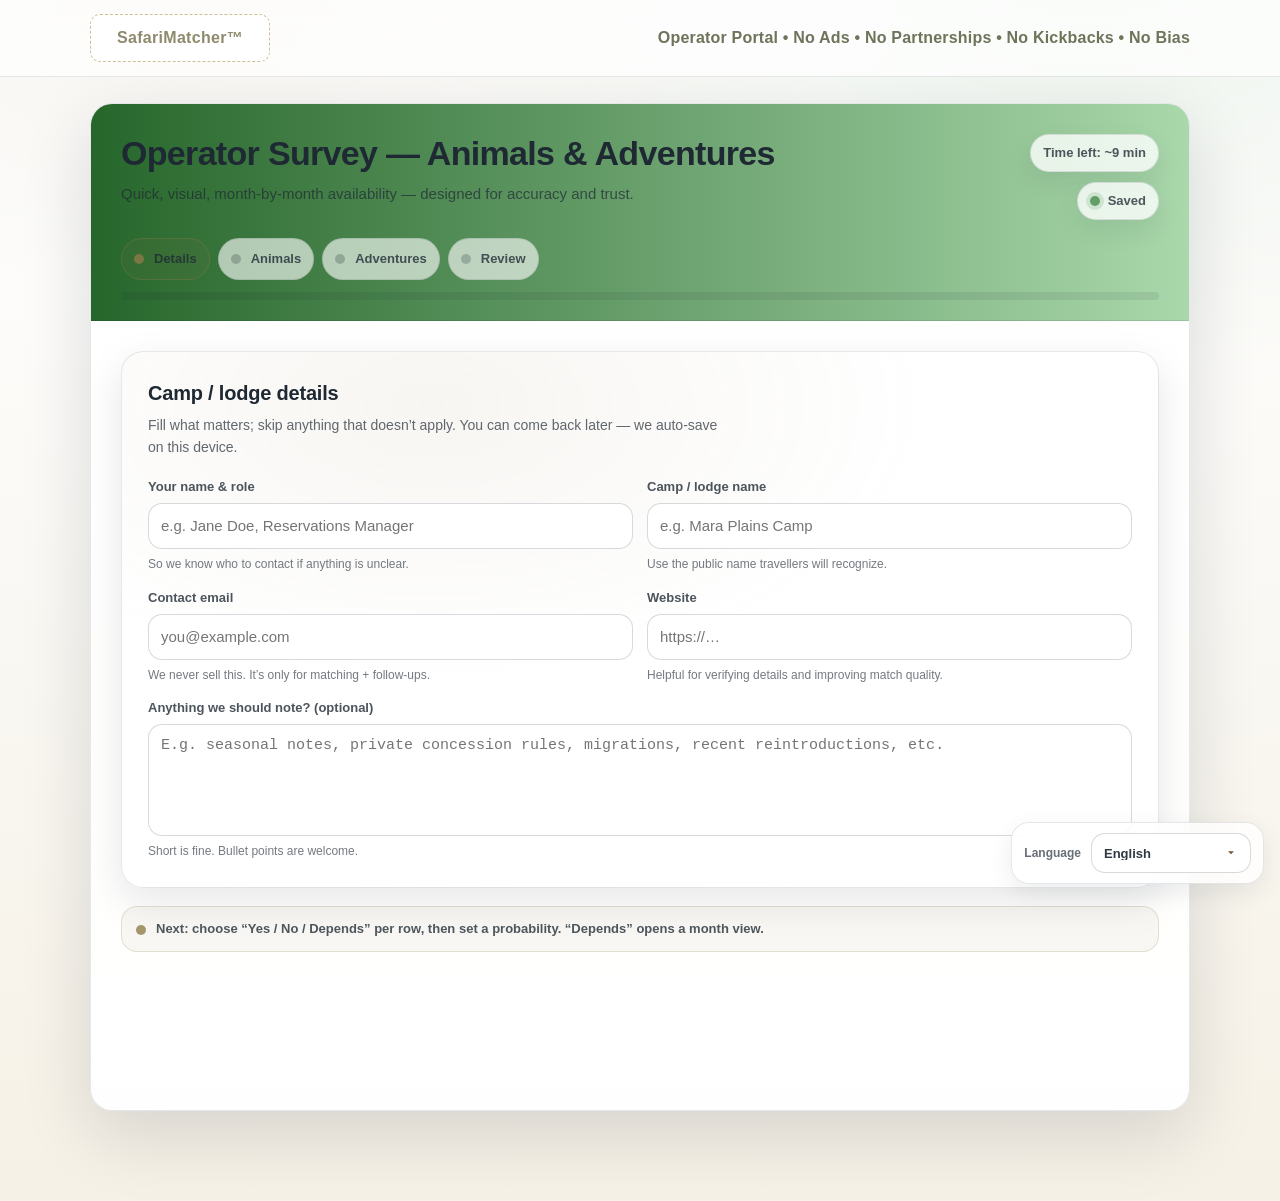
==== commit 00a5089d: "Add files via upload" ====
--- a/index.html
+++ b/index.html
@@ -6,7 +6,7 @@
   <meta name="viewport" content="width=device-width, initial-scale=1">
 
   <!-- This page uses a separate CSS file for easier design iteration -->
-  <link rel="stylesheet" href="SafariMatcherSurveyWizard.css">
+  <link rel="stylesheet" href="style.css">
 </head>
 <body>
 
@@ -29,7 +29,7 @@
           </div>
 
           <div class="wizard-meta" aria-label="Survey meta">
-            <span class="chip" data-i18n="meta.eta">Est. 6–10 min</span>
+            <span class="chip" id="timeLeftChip"></span>
             <span class="save-chip" id="saveChip" data-i18n="autosave.ready">Auto‑save on</span>
           </div>
         </div>
@@ -85,8 +85,8 @@
                 </div>
 
                 <div class="field">
-                  <label for="website" data-i18n="label.website">Website (optional)</label>
-                  <input id="website" name="website" type="url" placeholder="https://&hellip;" data-i18n-placeholder="placeholder.website" inputmode="url">
+                  <label for="website" data-i18n="label.website">Website</label>
+                  <input id="website" name="website" type="url" placeholder="https://&hellip;" data-i18n-placeholder="placeholder.website" inputmode="url" required autocomplete="url">
                   <div class="field-help" data-i18n="help.website">Helpful for verifying details and improving match quality.</div>
                 </div>
               </div>
@@ -234,7 +234,7 @@
           <button type="button" class="btn-secondary" id="prevBtn" data-i18n="nav.back">Back</button>
           <div class="nav-spacer"></div>
           <button type="button" class="btn-secondary" id="nextBtn" data-i18n="nav.next">Next</button>
-          <button type="submit" class="btn-primary is-hidden" id="submitBtn" data-i18n="submit.button">Submit survey</button>
+          <button type="submit" class="btn-primary btn-submit is-hidden" id="submitBtn" data-i18n="submit.button">Submit survey</button>
         </footer>
 
         <div class="form-status-wrap">
@@ -380,9 +380,9 @@
 
         'survey.title':'Operator Survey — Animals & Adventures',
         'survey.subtitle':'Quick, visual, month-by-month availability — designed for accuracy and trust.',
-        'meta.eta':'Est. 6–10 min',
-
-        'autosave.ready':'Auto‑save on',
+        
+        'meta.time_left':'Time left: ~{n} min',
+'autosave.ready':'Auto‑save on',
         'autosave.saving':'Saving…',
         'autosave.saved':'Saved',
         'autosave.restored':'Draft restored',
@@ -410,8 +410,7 @@
         'placeholder.camp_name':'e.g. Mara Plains Camp',
         'label.contact_email':'Contact email',
         'placeholder.contact_email':'you@example.com',
-        'label.website':'Website (optional)',
-        'placeholder.website':'https://…',
+        'label.website':'Website', 'placeholder.website':'https://…',
         'label.notes':'Anything we should note? (optional)',
         'placeholder.notes':'E.g. seasonal notes, private concession rules, migrations, recent reintroductions, etc.',
 
@@ -500,9 +499,9 @@
 
         'survey.title':'Utafiti wa Mwendeshaji — Wanyama na Matukio',
         'survey.subtitle':'Upatikanaji wa mwezi kwa mwezi, kwa njia safi na ya kuaminika.',
-        'meta.eta':'Dakika 6–10 (kadirio)',
-
-        'autosave.ready':'Hifadhi kiotomatiki iko tayari',
+        
+        'meta.time_left':'Muda uliobaki: ~{n} dk',
+'autosave.ready':'Hifadhi kiotomatiki iko tayari',
         'autosave.saving':'Inahifadhi…',
         'autosave.saved':'Imehifadhiwa',
         'autosave.restored':'Rasimu imerejeshwa',
@@ -527,7 +526,7 @@
         'label.operator_name':'Jina na jukumu lako','placeholder.operator_name':'mf. Jane Doe, Meneja wa Uhifadhi',
         'label.camp_name':'Jina la kambi / lodge','placeholder.camp_name':'mf. Mara Plains Camp',
         'label.contact_email':'Barua pepe ya mawasiliano','placeholder.contact_email':'you@example.com',
-        'label.website':'Tovuti (hiari)','placeholder.website':'https://…',
+        'label.website':'Tovuti', 'placeholder.website':'https://…',
         'label.notes':'Kuna chochote cha kuzingatia? (hiari)',
         'placeholder.notes':'Mf. maelezo ya msimu, sheria za concession binafsi, uhamaji, kurejeshwa kwa spishi, n.k.',
 
@@ -598,9 +597,9 @@
 
         'survey.title':'استبيان المشغل — الحيوانات والتجارب',
         'survey.subtitle':'توفر شهري واضح وسهل — مصمم للدقة والثقة.',
-        'meta.eta':'٦–١٠ دقائق تقريبًا',
-
-        'autosave.ready':'الحفظ التلقائي مفعّل',
+        
+        'meta.time_left':'الوقت المتبقي: حوالي {n} د',
+'autosave.ready':'الحفظ التلقائي مفعّل',
         'autosave.saving':'جارٍ الحفظ…',
         'autosave.saved':'تم الحفظ',
         'autosave.restored':'تم استعادة المسودة',
@@ -625,7 +624,7 @@
         'label.operator_name':'اسمك ودورك','placeholder.operator_name':'مثال: Jane Doe، مدير الحجوزات',
         'label.camp_name':'اسم المخيم / النُزل','placeholder.camp_name':'مثال: Mara Plains Camp',
         'label.contact_email':'بريد التواصل','placeholder.contact_email':'you@example.com',
-        'label.website':'الموقع الإلكتروني (اختياري)','placeholder.website':'https://…',
+        'label.website':'الموقع الإلكتروني', 'placeholder.website':'https://…',
         'label.notes':'أي ملاحظات يجب أن نعرفها؟ (اختياري)','placeholder.notes':'مثال: ملاحظات موسمية، قواعد امتياز خاص، هجرات، إعادة توطين حديثة...',
 
         'animals.title':'الحيوانات — الاحتمال',
@@ -697,9 +696,9 @@
 
         'survey.title':'Enquête opérateur — Animaux et expériences',
         'survey.subtitle':'Disponibilités mois par mois, claires et fiables.',
-        'meta.eta':'Env. 6–10 min',
-
-        'autosave.ready':'Sauvegarde auto activée',
+        
+        'meta.time_left':'Temps restant : ~{n} min',
+'autosave.ready':'Sauvegarde auto activée',
         'autosave.saving':'Sauvegarde…',
         'autosave.saved':'Enregistré',
         'autosave.restored':'Brouillon restauré',
@@ -727,8 +726,7 @@
         'placeholder.camp_name':'ex. Mara Plains Camp',
         'label.contact_email':'E-mail de contact',
         'placeholder.contact_email':'you@example.com',
-        'label.website':'Site web (optionnel)',
-        'placeholder.website':'https://…',
+        'label.website':'Site web', 'placeholder.website':'https://…',
         'label.notes':'Quelque chose à signaler ? (optionnel)',
         'placeholder.notes':'Ex. notes saisonnières, règles de concession privée, migrations, réintroductions récentes, etc.',
 
@@ -817,9 +815,9 @@
 
         'survey.title':'Binciken Mai Gudanarwa — Dabbobi da Abubuwan Kasada',
         'survey.subtitle':'Samuwa wata-wata a sarari — don daidaito da amincewa.',
-        'meta.eta':'Kimanin minti 6–10',
-
-        'autosave.ready':'Ajiya ta atomatik a kunne',
+        
+        'meta.time_left':'Lokacin da ya rage: ~{n} min',
+'autosave.ready':'Ajiya ta atomatik a kunne',
         'autosave.saving':'Ana ajiyewa…',
         'autosave.saved':'An ajiye',
         'autosave.restored':'An dawo da daftarin',
@@ -844,7 +842,7 @@
         'label.operator_name':'Sunanka da matsayinka','placeholder.operator_name':'mis. Jane Doe, Manajan Ajiyar Wuri',
         'label.camp_name':'Sunan sansani / lodge','placeholder.camp_name':'mis. Mara Plains Camp',
         'label.contact_email':'Imel na tuntuɓa','placeholder.contact_email':'you@example.com',
-        'label.website':'Yanar gizo (na zaɓi)','placeholder.website':'https://…',
+        'label.website':'Yanar gizo', 'placeholder.website':'https://…',
         'label.notes':'Akwai abin da ya kamata mu lura da shi? (na zaɓi)',
         'placeholder.notes':'mis. bayanan yanayi, dokokin concession na sirri, ƙaura, sake gabatarwa...',
 
@@ -916,9 +914,9 @@
 
         'survey.title':'Ìwádìí Olùdarí — Ẹranko àti Ìrìnàjò',
         'survey.subtitle':'Ìwàláàyè oṣù kọọkan ní kedere — fún ìdánilẹ́kọ̀ọ́ àti ìgbẹ́kẹ̀lé.',
-        'meta.eta':'Ìṣẹ́jú 6–10 (àfojúsùn)',
-
-        'autosave.ready':'Ìfipamọ́ aifọwọyi wa',
+        
+        'meta.time_left':'Àkókò tó kù: ~{n} ìṣ',
+'autosave.ready':'Ìfipamọ́ aifọwọyi wa',
         'autosave.saving':'Ń fipamọ́…',
         'autosave.saved':'Ti fipamọ́',
         'autosave.restored':'A ti gba daftà padà',
@@ -943,7 +941,7 @@
         'label.operator_name':'Orúkọ àti ipa rẹ','placeholder.operator_name':'àpẹẹrẹ: Jane Doe, Alákóso Ìfipamọ́',
         'label.camp_name':'Orúkọ ibùdó / lodge','placeholder.camp_name':'àpẹẹrẹ: Mara Plains Camp',
         'label.contact_email':'Ímẹ́lì ìbánisọ̀rọ̀','placeholder.contact_email':'you@example.com',
-        'label.website':'Ojúlé ayé (àṣàyàn)','placeholder.website':'https://…',
+        'label.website':'Ojú-òpó wẹẹbù', 'placeholder.website':'https://…',
         'label.notes':'Ṣé ohun míì wà tí a gbọ́dọ̀ mọ̀? (àṣàyàn)',
         'placeholder.notes':'àpẹẹrẹ: àlàyé àkókò ọdún, òfin concession aládani, ìṣílọ̀, ìtúnfi ẹ̀dá sílẹ̀...',
 
@@ -1748,6 +1746,88 @@
       step: 0,
       stepCount: 4
     };
+    // Time-left + granular progress (design-only enhancement; no functional changes)
+    const TIME_LEFT_TOTAL_MIN = 9; // calibrated to the original 6–10 min estimate
+
+    function fmt(template, vars){
+      return String(template || '').replace(/\{(\w+)\}/g, function(_, k){
+        return (vars && (k in vars)) ? String(vars[k]) : '';
+      });
+    }
+
+    function countTruthy(arr){ return (arr || []).reduce((a,v)=>a + (v?1:0), 0); }
+
+    function computeDetailsCompletion(){
+      const ids = ['operatorName','campName','contactEmail','website'];
+      let filled = 0;
+      ids.forEach(id => {
+        const el = document.getElementById(id);
+        if(!el) return;
+        const v = (el.value || '').trim();
+        if(v && (!el.checkValidity || el.checkValidity())) filled++;
+      });
+      return filled / ids.length;
+    }
+
+    function computeGroupCompletion(groupKey){
+      const rows = document.querySelectorAll('tbody[data-group="' + groupKey + '"] tr[data-main="1"]');
+      const total = rows.length || 1;
+      let done = 0;
+
+      rows.forEach(r => {
+        const modeSel = r.querySelector('select.mode-select');
+        const mode = modeSel ? modeSel.value : 'yes';
+        if(mode === 'no'){ done++; return; }
+
+        const probSel = r.querySelector('select.prob-select[data-role="prob"]');
+        const prob = probSel ? (probSel.value || '') : '';
+        if(prob){ done++; return; }
+
+        // If depends, allow completion if any month selection is set
+        if(mode === 'depends'){
+          const itemId = r.dataset.itemId;
+          const sels = document.querySelectorAll('select.prob-select[data-role="month"][data-group="' + groupKey + '"][data-item-id="' + itemId + '"]');
+          let any = false;
+          sels.forEach(s => { if((s.value || '').trim()){ any = true; } });
+          if(any){ done++; return; }
+        }
+      });
+
+      return done / total;
+    }
+
+    function computeStepCompletion(stepIdx){
+      if(stepIdx === 0) return computeDetailsCompletion();
+      if(stepIdx === 1) return computeGroupCompletion('animals');
+      if(stepIdx === 2) return computeGroupCompletion('adventures');
+      return 1;
+    }
+
+    let _timeLeftTimer = 0;
+    function updateTimeLeft(){
+      const chip = document.getElementById('timeLeftChip');
+      if(!chip) return;
+
+      const max = $$('.wizard-step').length - 1;
+      const current = wizardState.step;
+
+      const stepFrac = computeStepCompletion(current);
+      const overall = (max === 0) ? 0 : ((current + stepFrac) / max);
+      const clamped = Math.max(0, Math.min(1, overall));
+
+      const mins = Math.max(1, Math.round(TIME_LEFT_TOTAL_MIN * (1 - clamped)));
+      const text = fmt(t('meta.time_left'), { n: mins });
+      chip.textContent = text;
+    }
+
+    function scheduleTimeLeftUpdate(){
+      if(_timeLeftTimer) return;
+      _timeLeftTimer = window.setTimeout(() => {
+        _timeLeftTimer = 0;
+        updateWizardUI();
+      }, 220);
+    }
+
 
     function showStep(nextStep){
       const steps = $$('.wizard-step');
@@ -1800,13 +1880,16 @@
 
       const fill = $('#stepperFill');
       if(fill){
-        const pct = (max === 0) ? 0 : (current / max) * 100;
-        fill.style.width = pct + '%';
+        const stepFrac = computeStepCompletion(current);
+        const pct = (max === 0) ? 0 : ((current + stepFrac) / max) * 100;
+        fill.style.width = Math.max(0, Math.min(100, pct)) + '%';
       }
+
+      updateTimeLeft();
     }
 
     function validateDetails(){
-      const requiredIds = ['operatorName','campName','contactEmail'];
+      const requiredIds = ['operatorName','campName','contactEmail','website'];
       let firstBad = null;
       let ok = true;
 
@@ -1814,7 +1897,7 @@
         const el = $('#' + id);
         if(!el) return;
         const val = (el.value || '').trim();
-        const bad = !val;
+        const bad = (!val) || (el.checkValidity && !el.checkValidity());
         el.classList.toggle('is-invalid', bad);
         if(bad && !firstBad) firstBad = el;
         if(bad) ok = false;
@@ -1825,6 +1908,34 @@
         try{ firstBad && firstBad.focus(); }catch(e){}
       }
       return ok;
+    }
+
+
+    function attachLiveRequiredValidation(){
+      const ids = ['operatorName','campName','contactEmail','website'];
+      ids.forEach(id => {
+        const el = document.getElementById(id);
+        if(!el) return;
+        const handler = () => {
+          const v = (el.value || '').trim();
+          // for url inputs, rely on checkValidity()
+          if(v && (!el.checkValidity || el.checkValidity())){
+            el.classList.remove('is-invalid');
+          }
+        };
+        el.addEventListener('input', handler);
+        el.addEventListener('blur', handler);
+        if(id === 'website'){
+          el.addEventListener('blur', () => {
+            const v = (el.value || '').trim();
+            if(v && !/^https?:\/\//i.test(v)){
+              el.value = 'https://' + v;
+              handler();
+              try{ scheduleSaveDraft(); }catch(e){}
+            }
+          });
+        }
+      });
     }
 
     // Review step
@@ -2013,6 +2124,13 @@
       initMonthSheet();
       initAutosave();
 
+      // Live-clear required-field halo once valid
+      attachLiveRequiredValidation();
+
+      // Update time-left dynamically
+      window.addEventListener('scroll', scheduleTimeLeftUpdate, { passive: true });
+
+
       const hadDraft = restoreDraft();
 
       applyI18n(currentLang);
@@ -2041,6 +2159,20 @@
           if(!validateDetails()) return;
         }
         showStep(wizardState.step + 1);
+      });
+
+      // Recompute progress/time-left as users answer
+      ['operatorName','campName','contactEmail','website','notes'].forEach(id => {
+        const el = document.getElementById(id);
+        if(!el) return;
+        el.addEventListener('input', scheduleTimeLeftUpdate);
+        el.addEventListener('change', scheduleTimeLeftUpdate);
+      });
+      document.addEventListener('change', function(e){
+        const t = e && e.target;
+        if(t && (t.classList && (t.classList.contains('mode-select') || t.classList.contains('prob-select')))){
+          scheduleTimeLeftUpdate();
+        }
       });
 
       // Stepper click navigation (backwards only to keep validation sane)
--- a/style.css
+++ b/style.css
@@ -0,0 +1,1202 @@
+:root{
+  /* SafariMatcher "trust" palette (Apple-clean, safari-warm) */
+  --bg-top: #ffffff;
+  --bg-mid: #fbfaf7;
+  --bg-bottom: #f6f1e6;
+
+  --surface: rgba(255, 255, 255, 0.92);
+  --surface-solid: #ffffff;
+  --surface-muted: rgba(255, 255, 255, 0.70);
+
+  --text: #1f2933;
+  --muted: rgba(31, 41, 51, 0.70);
+
+  --border: rgba(17, 24, 39, 0.10);
+  --border-strong: rgba(17, 24, 39, 0.16);
+
+  --shadow-lg: 0 24px 70px rgba(17, 24, 39, 0.14);
+  --shadow-md: 0 14px 40px rgba(17, 24, 39, 0.10);
+  --shadow-sm: 0 8px 24px rgba(17, 24, 39, 0.08);
+
+  --radius-xl: 22px;
+  --radius-lg: 18px;
+  --radius: 14px;
+
+  --brand: #8e7a47;
+  --brand-dark: #6f5c33;
+  --brand-ink: rgba(142, 122, 71, 0.18);
+
+  --focus: rgba(142, 122, 71, 0.22);
+
+  --yes: #2e7d32;
+  --no: #c62828;
+  --depends: #f57c00;
+
+  --yes-tint: rgba(46, 125, 50, 0.08);
+  --no-tint: rgba(198, 40, 40, 0.08);
+  --depends-tint: rgba(245, 124, 0, 0.10);
+
+  --space-1: 8px;
+  --space-2: 12px;
+  --space-3: 16px;
+  --space-4: 22px;
+  --space-5: 28px;
+  --space-6: 40px;
+
+  --container: 1100px;
+}
+
+*{ box-sizing: border-box; }
+
+html, body{
+  margin: 0;
+  padding: 0;
+  font-family: -apple-system, BlinkMacSystemFont, "SF Pro Text", "Segoe UI", Roboto, Helvetica, Arial, sans-serif;
+  color: var(--text);
+  line-height: 1.55;
+  background:
+    radial-gradient(1200px 700px at 15% -10%, rgba(142, 122, 71, 0.10), transparent 60%),
+    radial-gradient(1200px 700px at 85% 0%, rgba(46, 125, 50, 0.08), transparent 55%),
+    linear-gradient(180deg, var(--bg-top) 0%, var(--bg-mid) 38%, var(--bg-bottom) 100%);
+  min-height: 100%;
+}
+
+body{
+  min-height: 100vh;
+}
+
+/* Layout container */
+.container{
+  width: 100%;
+  max-width: var(--container);
+  margin: 0 auto;
+  padding: 0 22px;
+}
+
+@media (min-width: 860px){
+  .container{ padding: 0 34px; }
+}
+
+@media (min-width: 1100px){
+  .container{ padding: 0 42px; }
+}
+
+/* Topbar */
+.topbar{
+  position: sticky;
+  top: 0;
+  z-index: 50;
+  backdrop-filter: blur(14px) saturate(140%);
+  -webkit-backdrop-filter: blur(14px) saturate(140%);
+  background: rgba(255, 255, 255, 0.70);
+  border-bottom: 1px solid var(--border);
+}
+
+.topbar-inner{
+  min-height: 74px;
+  display: flex;
+  align-items: center;
+  justify-content: space-between;
+  gap: var(--space-3);
+  padding: 14px 0;
+}
+
+.logo-slot{
+  width: 180px;
+  height: 48px;
+  border: 1px dashed #CDBE93;
+  border-radius: 10px;
+  display: grid;
+  place-items: center;
+  color: #8E8A6D;
+  font-size: 16px;
+  font-weight: 650;
+  letter-spacing: 0.3px;
+  background: #FFFFFF;
+}
+
+.tagline{
+  color: #6E745A;
+  font-size: 16px;
+  font-weight: 600;
+  letter-spacing: 0.2px;
+  text-align: right;
+}
+
+@media (max-width: 820px){
+  .topbar-inner{
+    flex-direction: column;
+    align-items: flex-start;
+    gap: 10px;
+  }
+  .tagline{ text-align: left; }
+  .logo-slot{ width: 100%; }
+}
+
+/* Main spacing */
+main.container{
+  padding: 26px 0 90px;
+}
+
+/* Wizard shell */
+.wizard{
+  border-radius: var(--radius-xl);
+  border: 1px solid var(--border);
+  background: var(--surface);
+  box-shadow: var(--shadow-lg);
+  overflow: hidden;
+}
+
+/* Wizard header */
+.wizard-header{
+  padding: 26px 22px 18px;
+  background: linear-gradient(90deg, rgba(27,94,32,0.95), rgba(165,214,167,0.95));
+  border-bottom: 1px solid var(--border);
+}
+
+@media (min-width: 900px){
+  .wizard-header{ padding: 30px 30px 20px; }
+}
+
+.wizard-title-row{
+  display: flex;
+  align-items: flex-start;
+  justify-content: space-between;
+  gap: var(--space-4);
+}
+
+.wizard-titles{
+  min-width: 0;
+}
+
+.wizard-title{
+  margin: 0;
+  font-size: clamp(26px, 3vw, 34px);
+  line-height: 1.12;
+  letter-spacing: -0.02em;
+  font-weight: 760;
+}
+
+.wizard-subtitle{
+  margin: 10px 0 0;
+  color: var(--muted);
+  font-size: 15px;
+  max-width: 62ch;
+}
+
+.wizard-meta{
+  display: flex;
+  flex-direction: column;
+  align-items: flex-end;
+  gap: 10px;
+  flex-shrink: 0;
+}
+
+.chip, .save-chip{
+  display: inline-flex;
+  align-items: center;
+  justify-content: center;
+  gap: 8px;
+  padding: 8px 12px;
+  border-radius: 999px;
+  border: 1px solid var(--border);
+  background: rgba(255,255,255,0.78);
+  box-shadow: 0 10px 26px rgba(17, 24, 39, 0.08);
+  font-size: 13px;
+  font-weight: 650;
+  color: rgba(31,41,51,0.78);
+  white-space: nowrap;
+}
+
+.save-chip{
+  position: relative;
+  padding-left: 30px;
+}
+
+.save-chip::before{
+  content: "";
+  width: 10px;
+  height: 10px;
+  border-radius: 999px;
+  position: absolute;
+  left: 12px;
+  background: rgba(46,125,50,0.55);
+  box-shadow: 0 0 0 4px rgba(46,125,50,0.12);
+}
+
+.save-chip.is-saving::before{
+  background: rgba(245,124,0,0.70);
+  box-shadow: 0 0 0 4px rgba(245,124,0,0.14);
+}
+
+.save-chip.is-saved::before{
+  background: rgba(46,125,50,0.72);
+  box-shadow: 0 0 0 4px rgba(46,125,50,0.14);
+}
+
+@media (max-width: 820px){
+  .wizard-title-row{
+    flex-direction: column;
+    align-items: flex-start;
+  }
+  .wizard-meta{ align-items: flex-start; flex-direction: row; flex-wrap: wrap; }
+}
+
+/* Stepper */
+.wizard-stepper{
+  margin-top: 18px;
+}
+
+.stepper-list{
+  margin: 0;
+  padding: 0;
+  list-style: none;
+  display: flex;
+  gap: 8px;
+  flex-wrap: wrap;
+}
+
+.stepper-item{
+  display: inline-flex;
+  align-items: center;
+  gap: 10px;
+  padding: 10px 12px;
+  border-radius: 999px;
+  border: 1px solid var(--border);
+  background: rgba(255,255,255,0.62);
+  cursor: pointer;
+  user-select: none;
+  transition: transform 180ms ease, background-color 180ms ease, border-color 180ms ease;
+}
+
+.stepper-item:hover{
+  transform: translateY(-1px);
+  background: rgba(255,255,255,0.78);
+  border-color: rgba(17,24,39,0.16);
+}
+
+.stepper-dot{
+  width: 10px;
+  height: 10px;
+  border-radius: 999px;
+  background: rgba(31,41,51,0.24);
+}
+
+.stepper-item.is-complete .stepper-dot{
+  background: rgba(46,125,50,0.70);
+}
+
+.stepper-item.is-current{
+  border-color: rgba(142, 122, 71, 0.35);
+  background: rgba(142, 122, 71, 0.10);
+}
+
+.stepper-item.is-current .stepper-dot{
+  background: rgba(142, 122, 71, 0.78);
+}
+
+.stepper-label{
+  font-size: 13px;
+  font-weight: 700;
+  color: rgba(31,41,51,0.78);
+}
+
+.stepper-bar{
+  height: 8px;
+  margin-top: 12px;
+  border-radius: 999px;
+  background: rgba(17,24,39,0.08);
+  overflow: hidden;
+}
+
+.stepper-fill{
+  height: 100%;
+  width: 0%;
+  border-radius: 999px;
+  background: linear-gradient(90deg, rgba(27,94,32,0.95), rgba(165,214,167,0.95));
+  transition: width 260ms ease;
+}
+
+/* Wizard body */
+.wizard-form{
+  padding: 0;
+}
+
+.wizard-body{
+  padding: 22px;
+}
+
+@media (min-width: 900px){
+  .wizard-body{ padding: 30px; }
+}
+
+.wizard-step{
+  display: none;
+  opacity: 0;
+  transform: translateY(10px);
+}
+
+.wizard-step.is-active{
+  display: block;
+  opacity: 1;
+  transform: translateY(0);
+  animation: stepIn 240ms ease;
+}
+
+@keyframes stepIn{
+  from{ opacity: 0; transform: translateY(10px); }
+  to{ opacity: 1; transform: translateY(0); }
+}
+
+.step-card{
+  border-radius: var(--radius-xl);
+  border: 1px solid var(--border);
+  background:
+    radial-gradient(900px 500px at 30% 10%, rgba(142, 122, 71, 0.07), transparent 55%),
+    rgba(255,255,255,0.86);
+  box-shadow: var(--shadow-md);
+  padding: 20px;
+}
+
+@media (min-width: 900px){
+  .step-card{ padding: 26px; }
+}
+
+.step-head{
+  display: flex;
+  flex-direction: column;
+  gap: 6px;
+  margin-bottom: 18px;
+}
+
+.step-title{
+  margin: 0;
+  font-size: 20px;
+  font-weight: 760;
+  letter-spacing: -0.01em;
+}
+
+.step-hint{
+  margin: 0;
+  color: var(--muted);
+  font-size: 14px;
+  max-width: 75ch;
+}
+
+/* Tip */
+.step-footer{
+  margin-top: 18px;
+}
+
+.tip{
+  display: flex;
+  align-items: flex-start;
+  gap: 10px;
+  padding: 12px 14px;
+  border-radius: 16px;
+  border: 1px solid rgba(142, 122, 71, 0.20);
+  background: rgba(142, 122, 71, 0.06);
+}
+
+.tip-dot{
+  width: 10px;
+  height: 10px;
+  border-radius: 999px;
+  background: rgba(142,122,71,0.78);
+  margin-top: 6px;
+  flex-shrink: 0;
+}
+
+.tip-text{
+  font-size: 13px;
+  color: rgba(31,41,51,0.78);
+  font-weight: 600;
+}
+
+/* Form grid + fields */
+.form-grid{
+  display: grid;
+  grid-template-columns: repeat(2, minmax(0, 1fr));
+  gap: 14px;
+  margin-bottom: 14px;
+}
+
+@media (max-width: 820px){
+  .form-grid{ grid-template-columns: 1fr; }
+}
+
+.field{
+  display: flex;
+  flex-direction: column;
+  gap: 6px;
+}
+
+.field label{
+  font-size: 13px;
+  font-weight: 750;
+  color: rgba(31,41,51,0.80);
+}
+
+.field-help{
+  font-size: 12px;
+  color: rgba(31,41,51,0.62);
+}
+
+.field input,
+.field textarea,
+.mode-select,
+.prob-select,
+#languageSelect{
+  width: 100%;
+  border-radius: 14px;
+  border: 1px solid var(--border-strong);
+  background: rgba(255,255,255,0.92);
+  color: rgba(31,41,51,0.92);
+  padding: 12px 12px;
+  font-size: 15px;
+  line-height: 1.25;
+  transition: border-color 180ms ease, box-shadow 180ms ease, transform 120ms ease;
+  box-shadow: inset 0 1px 0 rgba(255,255,255,0.75);
+}
+
+.field input,
+.mode-select,
+.prob-select,
+#languageSelect{
+  height: 46px;
+}
+
+.field textarea{
+  min-height: 112px;
+  resize: vertical;
+}
+
+.field input:hover,
+.field textarea:hover,
+.mode-select:hover,
+.prob-select:hover,
+#languageSelect:hover{
+  border-color: rgba(17,24,39,0.22);
+}
+
+.field input:focus,
+.field textarea:focus,
+.mode-select:focus,
+.prob-select:focus,
+#languageSelect:focus{
+  outline: none;
+  border-color: rgba(142,122,71,0.70);
+  box-shadow: 0 0 0 5px var(--focus), inset 0 1px 0 rgba(255,255,255,0.75);
+}
+
+.is-invalid{
+  border-color: rgba(198,40,40,0.65) !important;
+  box-shadow: 0 0 0 5px rgba(198,40,40,0.12) !important;
+}
+
+.field input:disabled,
+.field textarea:disabled,
+.mode-select:disabled,
+.prob-select:disabled,
+#languageSelect:disabled{
+  background: rgba(17,24,39,0.05);
+  color: rgba(31,41,51,0.45);
+  cursor: not-allowed;
+}
+
+/* Select chevron */
+.mode-select,
+.prob-select,
+#languageSelect{
+  appearance: none;
+  -webkit-appearance: none;
+  -moz-appearance: none;
+  padding-right: 36px;
+  background-image: url("data:image/svg+xml,%3Csvg xmlns='http://www.w3.org/2000/svg' viewBox='0 0 20 20'%3E%3Cpath fill='%236F5C33' d='M5.75 7.5 10 11.75 14.25 7.5'/%3E%3C/svg%3E");
+  background-repeat: no-repeat;
+  background-position: right 12px center;
+  background-size: 14px 14px;
+}
+
+/* Matrix */
+.matrix-top{
+  margin: 10px 0 10px;
+}
+
+.small-note{
+  margin: 8px 0 0;
+  font-size: 13px;
+  color: var(--muted);
+}
+
+.pill-inline{
+  display: inline-flex;
+  align-items: center;
+  height: 22px;
+  padding: 0 10px;
+  border-radius: 999px;
+  font-size: 12px;
+  font-weight: 750;
+  border: 1px solid rgba(17,24,39,0.12);
+  background: rgba(255,255,255,0.80);
+  box-shadow: 0 8px 20px rgba(17,24,39,0.08);
+  margin: 0 2px;
+}
+
+.pill-inline.pill-yes{
+  border-color: rgba(46,125,50,0.18);
+  background: rgba(46,125,50,0.10);
+  color: rgba(20, 60, 30, 0.88);
+}
+
+.pill-inline.pill-no{
+  border-color: rgba(198,40,40,0.18);
+  background: rgba(198,40,40,0.10);
+  color: rgba(80, 20, 20, 0.88);
+}
+
+.matrix-wrapper{
+  margin-top: 12px;
+  border: 1px solid var(--border);
+  border-radius: var(--radius-xl);
+  background: rgba(255,255,255,0.74);
+  box-shadow: inset 0 1px 0 rgba(255,255,255,0.65);
+  overflow: auto;
+}
+
+.matrix-table{
+  width: 100%;
+  min-width: 740px;
+  border-collapse: separate;
+  border-spacing: 0;
+}
+
+.matrix-table thead th{
+  position: sticky;
+  top: 0;
+  z-index: 4;
+  background: rgba(255,255,255,0.88);
+  backdrop-filter: blur(10px) saturate(120%);
+  -webkit-backdrop-filter: blur(10px) saturate(120%);
+  border-bottom: 1px solid var(--border);
+  font-size: 12px;
+  font-weight: 800;
+  color: rgba(31,41,51,0.70);
+  text-align: center;
+  padding: 12px 12px;
+}
+
+.matrix-table th,
+.matrix-table td{
+  padding: 12px 12px;
+  border-bottom: 1px solid rgba(17,24,39,0.08);
+  vertical-align: top;
+  white-space: nowrap;
+}
+
+.matrix-table th:first-child,
+.matrix-table td:first-child{
+  text-align: left;
+}
+
+.sticky-col{
+  position: sticky;
+  left: 0;
+  z-index: 5;
+  min-width: 280px;
+  background: rgba(255,255,255,0.92);
+  box-shadow: 1px 0 0 rgba(17,24,39,0.08);
+}
+
+.row-label{
+  display: flex;
+  align-items: center;
+  gap: 10px;
+}
+
+.row-name{
+  font-weight: 760;
+  color: rgba(31,41,51,0.90);
+}
+
+.mode-wrap{
+  display: flex;
+  align-items: center;
+  gap: 10px;
+}
+
+.months-btn{
+  margin-top: 8px;
+  display: inline-flex;
+  align-items: center;
+  gap: 10px;
+  padding: 8px 10px;
+  border-radius: 12px;
+  border: 1px solid rgba(142,122,71,0.26);
+  background: rgba(142,122,71,0.08);
+  color: rgba(31,41,51,0.82);
+  font-weight: 750;
+  cursor: pointer;
+  transition: transform 180ms ease, background-color 180ms ease, border-color 180ms ease;
+}
+
+.months-btn:hover{
+  transform: translateY(-1px);
+  background: rgba(142,122,71,0.12);
+  border-color: rgba(142,122,71,0.34);
+}
+
+.months-btn:active{
+  transform: translateY(0);
+}
+
+.badge{
+  display: inline-flex;
+  align-items: center;
+  justify-content: center;
+  min-width: 22px;
+  height: 22px;
+  padding: 0 8px;
+  border-radius: 999px;
+  border: 1px solid rgba(17,24,39,0.12);
+  background: rgba(255,255,255,0.78);
+  font-size: 12px;
+  font-weight: 800;
+}
+
+.months-meta{
+  margin-top: 6px;
+  max-width: 320px;
+}
+
+.months-summary{
+  font-size: 12px;
+  color: rgba(31,41,51,0.64);
+  font-weight: 650;
+  line-height: 1.35;
+}
+
+/* Row mode tints */
+tr.row-mode-yes td,
+tr.row-mode-yes th.sticky-col{ background: var(--yes-tint); }
+
+tr.row-mode-no td,
+tr.row-mode-no th.sticky-col{ background: var(--no-tint); }
+
+tr.row-mode-depends td,
+tr.row-mode-depends th.sticky-col{ background: var(--depends-tint); }
+
+tr.row-disabled{ opacity: 0.65; }
+
+.matrix-table tbody tr[data-main="1"]:hover td,
+.matrix-table tbody tr[data-main="1"]:hover th{
+  background: rgba(255,255,255,0.74);
+}
+
+/* Hidden detail rows (host only) */
+tr.expand-row.is-hidden{ display: none; }
+
+/* Month panel (used inside sheet) */
+.month-panel{
+  border: 1px solid var(--border);
+  border-radius: 18px;
+  padding: 16px;
+  background: rgba(255,255,255,0.86);
+  box-shadow: var(--shadow-sm);
+}
+
+.panel-title{
+  display: flex;
+  justify-content: space-between;
+  align-items: baseline;
+  gap: 12px;
+  margin-bottom: 12px;
+}
+
+.panel-title .t{
+  font-size: 13px;
+  font-weight: 800;
+  color: rgba(31,41,51,0.80);
+}
+
+.panel-title .hint{
+  font-size: 12px;
+  color: rgba(31,41,51,0.55);
+}
+
+.month-grid{
+  display: grid;
+  grid-template-columns: repeat(6, minmax(140px, 1fr));
+  gap: 10px;
+}
+
+@media (max-width: 980px){
+  .month-grid{ grid-template-columns: repeat(4, minmax(140px, 1fr)); }
+}
+
+@media (max-width: 560px){
+  .month-grid{ grid-template-columns: repeat(3, minmax(140px, 1fr)); }
+}
+
+.month-cell{
+  display: flex;
+  flex-direction: column;
+  gap: 6px;
+}
+
+.m-label{
+  font-size: 12px;
+  font-weight: 800;
+  color: rgba(31,41,51,0.70);
+}
+
+/* Probability color accents */
+.prob-select.prob-100{ border-color: rgba(46,125,50,0.40); background: rgba(46,125,50,0.10); }
+.prob-select.prob-75{  border-color: rgba(46,125,50,0.28); background: rgba(46,125,50,0.08); }
+.prob-select.prob-50{  border-color: rgba(142,122,71,0.32); background: rgba(142,122,71,0.08); }
+.prob-select.prob-25{  border-color: rgba(245,124,0,0.30); background: rgba(245,124,0,0.08); }
+.prob-select.prob-0{   border-color: rgba(198,40,40,0.30); background: rgba(198,40,40,0.08); }
+
+/* Wizard nav */
+.wizard-nav{
+  position: sticky;
+  bottom: 0;
+  z-index: 20;
+  display: flex;
+  align-items: center;
+  gap: 12px;
+  padding: 14px 18px;
+  border-top: 1px solid var(--border);
+  background: rgba(255,255,255,0.78);
+  backdrop-filter: blur(12px) saturate(140%);
+  -webkit-backdrop-filter: blur(12px) saturate(140%);
+}
+
+.nav-spacer{ flex: 1; }
+
+.btn-primary,
+.btn-secondary{
+  height: 46px;
+  padding: 0 18px;
+  border-radius: 14px;
+  font-size: 14px;
+  font-weight: 780;
+  cursor: pointer;
+  border: 1px solid rgba(17,24,39,0.14);
+  transition: transform 180ms ease, box-shadow 180ms ease, background-color 180ms ease, border-color 180ms ease;
+}
+
+.btn-secondary{
+  background: rgba(255,255,255,0.72);
+  color: rgba(31,41,51,0.84);
+  box-shadow: 0 10px 22px rgba(17,24,39,0.08);
+}
+
+.btn-secondary:hover:not([disabled]){
+  transform: translateY(-1px);
+  background: rgba(255,255,255,0.86);
+  border-color: rgba(17,24,39,0.18);
+}
+
+.btn-primary{
+  border-color: rgba(27,94,32,0.22);
+  color: #ffffff;
+  background: linear-gradient(180deg, rgba(27,94,32,0.96), rgba(46,125,50,0.92));
+  box-shadow: 0 16px 34px rgba(27,94,32,0.18);
+}
+
+.btn-primary:hover:not([disabled]){
+  transform: translateY(-1px);
+  box-shadow: 0 18px 40px rgba(27,94,32,0.22);
+}
+
+.btn-primary:active:not([disabled]),
+.btn-secondary:active:not([disabled]){
+  transform: translateY(0);
+}
+
+.btn-primary:focus-visible,
+.btn-secondary:focus-visible{
+  outline: none;
+  box-shadow: 0 0 0 5px var(--focus), 0 14px 34px rgba(17,24,39,0.10);
+}
+
+.btn-primary[disabled],
+.btn-secondary[disabled]{
+  opacity: 0.60;
+  cursor: not-allowed;
+  box-shadow: none;
+  transform: none;
+}
+
+.is-hidden{ display: none !important; }
+
+/* Status */
+.form-status-wrap{
+  padding: 14px 22px 22px;
+}
+
+.form-status{
+  min-height: 1.2em;
+  font-size: 14px;
+  color: rgba(31,41,51,0.65);
+  font-weight: 650;
+}
+
+.form-status.ok{ color: rgba(46,125,50,0.86); }
+.form-status.error{ color: rgba(198,40,40,0.86); }
+
+/* Review */
+.review-grid{
+  display: grid;
+  grid-template-columns: 1.2fr 1fr 1fr;
+  gap: 14px;
+}
+
+@media (max-width: 980px){
+  .review-grid{ grid-template-columns: 1fr; }
+}
+
+.review-card{
+  border-radius: 18px;
+  border: 1px solid var(--border);
+  background: rgba(255,255,255,0.82);
+  box-shadow: 0 12px 34px rgba(17,24,39,0.08);
+  padding: 16px;
+}
+
+.review-card-head{
+  display: flex;
+  align-items: baseline;
+  justify-content: space-between;
+  gap: 12px;
+  margin-bottom: 10px;
+}
+
+.review-card-title{
+  margin: 0;
+  font-size: 14px;
+  font-weight: 850;
+  color: rgba(31,41,51,0.80);
+}
+
+.link-btn{
+  background: transparent;
+  border: none;
+  padding: 6px 8px;
+  border-radius: 10px;
+  cursor: pointer;
+  color: rgba(142,122,71,0.96);
+  font-weight: 800;
+}
+
+.link-btn:hover{
+  background: rgba(142,122,71,0.10);
+}
+
+.review-dl{
+  margin: 0;
+  display: flex;
+  flex-direction: column;
+  gap: 10px;
+}
+
+.review-row{
+  display: grid;
+  grid-template-columns: 120px 1fr;
+  gap: 10px;
+  align-items: baseline;
+}
+
+.review-row dt{
+  font-size: 12px;
+  font-weight: 850;
+  color: rgba(31,41,51,0.62);
+}
+
+.review-row dd{
+  margin: 0;
+  font-size: 13px;
+  font-weight: 750;
+  color: rgba(31,41,51,0.84);
+  word-break: break-word;
+}
+
+.review-stats{
+  display: flex;
+  gap: 10px;
+  flex-wrap: wrap;
+}
+
+.stat{
+  flex: 1;
+  min-width: 90px;
+  border-radius: 16px;
+  border: 1px solid rgba(17,24,39,0.10);
+  background: rgba(255,255,255,0.70);
+  padding: 12px;
+}
+
+.stat-num{
+  font-size: 20px;
+  font-weight: 900;
+  letter-spacing: -0.02em;
+}
+
+.stat-label{
+  margin-top: 2px;
+  font-size: 12px;
+  font-weight: 800;
+  color: rgba(31,41,51,0.62);
+}
+
+.submit-box{
+  margin-top: 16px;
+  border-radius: 18px;
+  border: 1px solid rgba(142,122,71,0.20);
+  background: rgba(142,122,71,0.06);
+  padding: 14px 16px;
+}
+
+.submit-box-title{
+  font-size: 14px;
+  font-weight: 900;
+  color: rgba(31,41,51,0.80);
+}
+
+.legal-links{
+  margin-top: 10px;
+  display: flex;
+  align-items: center;
+  gap: 10px;
+  flex-wrap: wrap;
+  font-size: 12px;
+  font-weight: 750;
+}
+
+.legal-links a{
+  color: rgba(31,41,51,0.72);
+  text-decoration: none;
+  border-bottom: 1px solid rgba(31,41,51,0.18);
+}
+
+.legal-links a:hover{
+  color: rgba(31,41,51,0.88);
+  border-bottom-color: rgba(31,41,51,0.28);
+}
+
+.legal-links .dot{
+  color: rgba(31,41,51,0.40);
+}
+
+/* Language switcher */
+#langSwitcher{
+  position: fixed;
+  right: 16px;
+  bottom: 16px;
+  z-index: 80;
+  display: inline-flex;
+  align-items: center;
+  gap: 10px;
+  padding: 10px 12px;
+  border-radius: 18px;
+  border: 1px solid var(--border);
+  background: rgba(255,255,255,0.78);
+  backdrop-filter: blur(12px) saturate(140%);
+  -webkit-backdrop-filter: blur(12px) saturate(140%);
+  box-shadow: var(--shadow-sm);
+}
+
+#langSwitcherLabel{
+  font-size: 12px;
+  font-weight: 850;
+  color: rgba(31,41,51,0.68);
+}
+
+#languageSelect{
+  min-width: 160px;
+  height: 40px;
+  font-size: 13px;
+  font-weight: 800;
+}
+
+@media (max-width: 560px){
+  #langSwitcher{
+    right: 10px;
+    bottom: 10px;
+    padding: 8px 10px;
+  }
+  #languageSelect{ min-width: 140px; }
+}
+
+/* Sheet overlay */
+.sheet-overlay{
+  position: fixed;
+  inset: 0;
+  z-index: 120;
+  display: flex;
+  justify-content: flex-end;
+  align-items: stretch;
+}
+
+.sheet-overlay.is-hidden{ display: none; }
+
+.sheet-backdrop{
+  position: absolute;
+  inset: 0;
+  background: rgba(17,24,39,0.35);
+  backdrop-filter: blur(3px);
+  -webkit-backdrop-filter: blur(3px);
+}
+
+.sheet{
+  position: relative;
+  height: 100%;
+  width: min(520px, 92vw);
+  background: rgba(255,255,255,0.92);
+  backdrop-filter: blur(16px) saturate(160%);
+  -webkit-backdrop-filter: blur(16px) saturate(160%);
+  border-left: 1px solid rgba(17,24,39,0.12);
+  box-shadow: -24px 0 70px rgba(17,24,39,0.18);
+  display: flex;
+  flex-direction: column;
+  outline: none;
+}
+
+.sheet-header{
+  padding: 18px 18px 12px;
+  display: flex;
+  align-items: flex-start;
+  justify-content: space-between;
+  gap: 12px;
+  border-bottom: 1px solid rgba(17,24,39,0.10);
+}
+
+.sheet-kicker{
+  font-size: 12px;
+  font-weight: 900;
+  color: rgba(142,122,71,0.92);
+  letter-spacing: 0.02em;
+  text-transform: uppercase;
+}
+
+.sheet-title{
+  margin-top: 6px;
+  font-size: 18px;
+  font-weight: 900;
+  letter-spacing: -0.01em;
+  color: rgba(31,41,51,0.90);
+}
+
+.sheet-subtitle{
+  margin-top: 6px;
+  font-size: 13px;
+  font-weight: 700;
+  color: rgba(31,41,51,0.62);
+}
+
+.icon-btn{
+  width: 40px;
+  height: 40px;
+  border-radius: 14px;
+  border: 1px solid rgba(17,24,39,0.12);
+  background: rgba(255,255,255,0.78);
+  cursor: pointer;
+  font-size: 22px;
+  line-height: 1;
+  display: inline-flex;
+  align-items: center;
+  justify-content: center;
+  color: rgba(31,41,51,0.70);
+  transition: transform 180ms ease, background-color 180ms ease;
+}
+
+.icon-btn:hover{
+  transform: translateY(-1px);
+  background: rgba(255,255,255,0.90);
+}
+
+.sheet-body{
+  padding: 16px 18px;
+  overflow: auto;
+}
+
+.sheet-footer{
+  padding: 14px 18px;
+  border-top: 1px solid rgba(17,24,39,0.10);
+  display: flex;
+  gap: 12px;
+  align-items: center;
+  background: rgba(255,255,255,0.78);
+}
+
+/* Sheet-specific polish: header already explains it */
+.sheet .month-panel{
+  border: none;
+  background: transparent;
+  box-shadow: none;
+  padding: 0;
+}
+.sheet .panel-title{ display: none; }
+
+/* Prevent background scroll when sheet open */
+body.sheet-open{
+  overflow: hidden;
+}
+
+/* RTL support */
+body.rtl .tagline{ text-align: left; }
+body.rtl .wizard-title-row{ direction: rtl; }
+body.rtl .wizard-meta{ align-items: flex-start; }
+body.rtl .stepper-list{ direction: rtl; }
+body.rtl .sticky-col{
+  left: auto;
+  right: 0;
+  box-shadow: -1px 0 0 rgba(17,24,39,0.08);
+}
+body.rtl .matrix-table th,
+body.rtl .matrix-table td{ text-align: right; }
+body.rtl .matrix-table th:nth-child(2),
+body.rtl .matrix-table th:nth-child(3),
+body.rtl .matrix-table td:nth-child(2),
+body.rtl .matrix-table td:nth-child(3){ text-align: center; }
+body.rtl .row-label{ justify-content: flex-end; }
+body.rtl .sheet{
+  border-left: none;
+  border-right: 1px solid rgba(17,24,39,0.12);
+}
+body.rtl .sheet-overlay{ justify-content: flex-start; }
+
+/* Motion safety */
+@media (prefers-reduced-motion: reduce){
+  *{ transition: none !important; animation: none !important; scroll-behavior: auto !important; }
+}
+
+
+/* Month sheet: prevent % glyph clipping and keep values centered */
+.month-grid .prob-select{
+  text-align: center;
+  text-align-last: center;
+  padding-right: 44px;
+  padding-left: 14px;
+  white-space: nowrap;
+  font-variant-numeric: tabular-nums;
+}
+
+
+/* Submit button: refined cream primary */
+.btn-submit{
+  background: linear-gradient(180deg, rgba(250,246,235,0.98), rgba(243,236,219,0.98));
+  color: rgba(27,94,32,0.96);
+  border-color: rgba(27,94,32,0.20);
+  box-shadow: 0 16px 34px rgba(17,24,39,0.12);
+}
+.btn-submit:hover:not([disabled]){
+  transform: translateY(-1px);
+  background: linear-gradient(180deg, rgba(255,251,242,0.98), rgba(245,238,221,0.98));
+  border-color: rgba(27,94,32,0.26);
+  box-shadow: 0 18px 40px rgba(17,24,39,0.14);
+}
+.btn-submit:active:not([disabled]){
+  transform: translateY(0);
+}
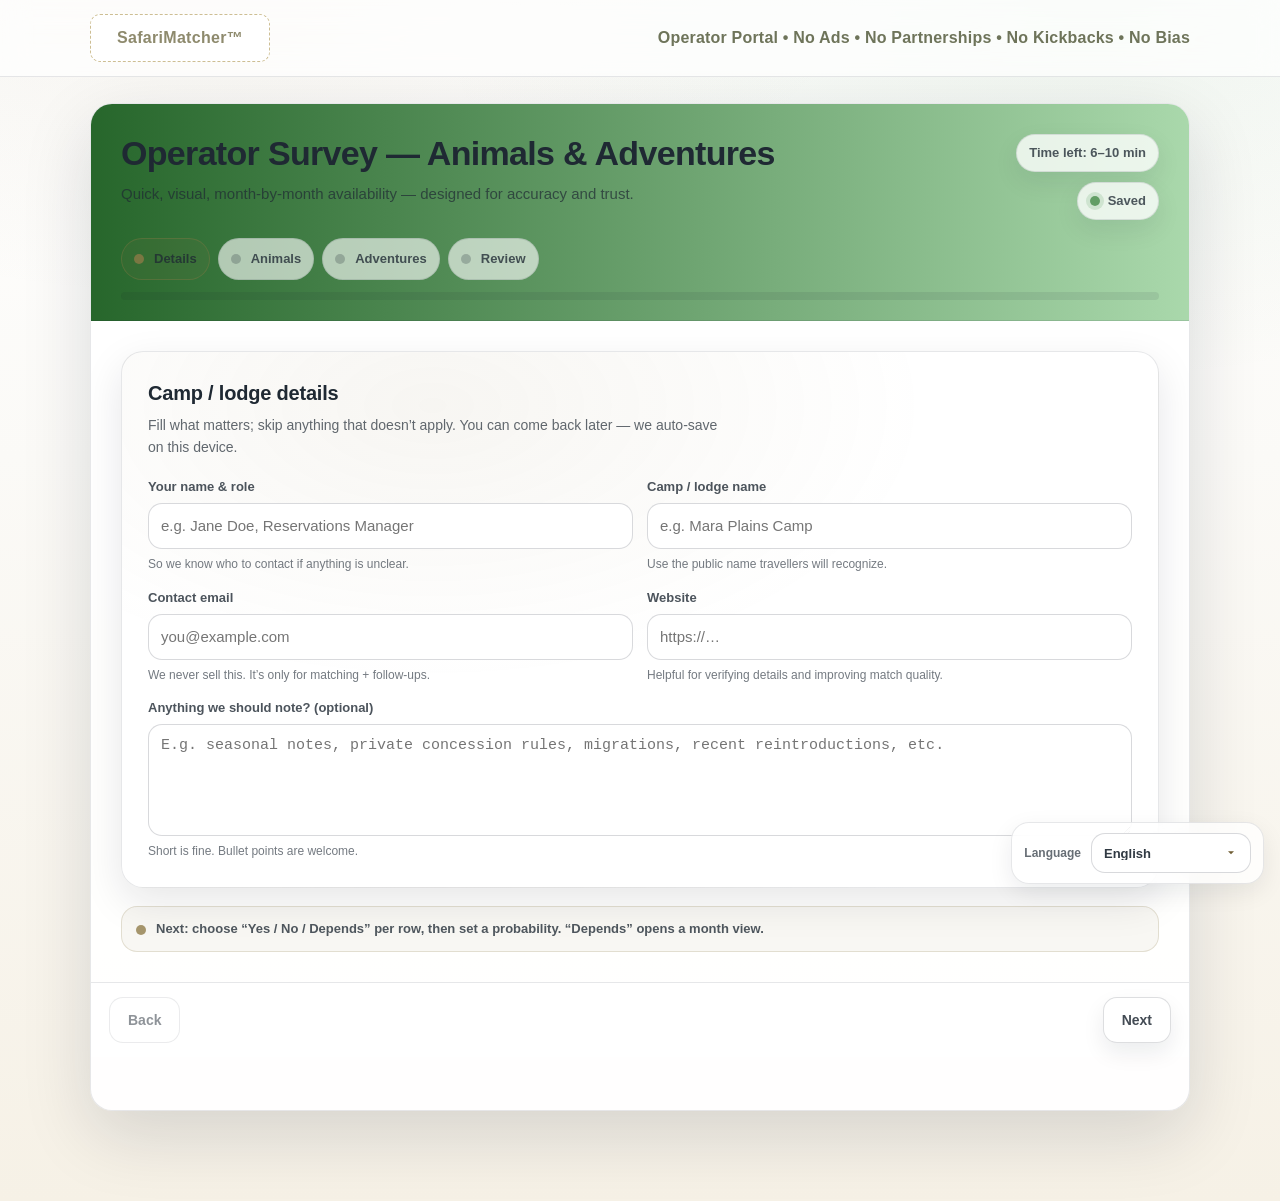
==== commit ff4dbefd: "Rename index (1).html to index.html" ====
--- a/index.html
+++ b/index.html
@@ -29,7 +29,7 @@
           </div>
 
           <div class="wizard-meta" aria-label="Survey meta">
-            <span class="chip" id="timeLeftChip"></span>
+            <span class="chip" id="timeLeftChip" data-i18n="meta.time_left">Time left: 6–10 min</span>
             <span class="save-chip" id="saveChip" data-i18n="autosave.ready">Auto‑save on</span>
           </div>
         </div>
@@ -86,7 +86,7 @@
 
                 <div class="field">
                   <label for="website" data-i18n="label.website">Website</label>
-                  <input id="website" name="website" type="url" placeholder="https://&hellip;" data-i18n-placeholder="placeholder.website" inputmode="url" required autocomplete="url">
+                  <input id="website" name="website" type="url" required placeholder="https://&hellip;" data-i18n-placeholder="placeholder.website" inputmode="url">
                   <div class="field-help" data-i18n="help.website">Helpful for verifying details and improving match quality.</div>
                 </div>
               </div>
@@ -234,7 +234,7 @@
           <button type="button" class="btn-secondary" id="prevBtn" data-i18n="nav.back">Back</button>
           <div class="nav-spacer"></div>
           <button type="button" class="btn-secondary" id="nextBtn" data-i18n="nav.next">Next</button>
-          <button type="submit" class="btn-primary btn-submit is-hidden" id="submitBtn" data-i18n="submit.button">Submit survey</button>
+          <button type="submit" class="btn-primary is-hidden" id="submitBtn" data-i18n="submit.button">Submit survey</button>
         </footer>
 
         <div class="form-status-wrap">
@@ -380,9 +380,10 @@
 
         'survey.title':'Operator Survey — Animals & Adventures',
         'survey.subtitle':'Quick, visual, month-by-month availability — designed for accuracy and trust.',
-        
-        'meta.time_left':'Time left: ~{n} min',
-'autosave.ready':'Auto‑save on',
+        'meta.eta':'Est. 6–10 min',
+        'meta.time_left':'Time left: {range}',
+
+        'autosave.ready':'Auto‑save on',
         'autosave.saving':'Saving…',
         'autosave.saved':'Saved',
         'autosave.restored':'Draft restored',
@@ -410,7 +411,8 @@
         'placeholder.camp_name':'e.g. Mara Plains Camp',
         'label.contact_email':'Contact email',
         'placeholder.contact_email':'you@example.com',
-        'label.website':'Website', 'placeholder.website':'https://…',
+        'label.website':'Website',
+        'placeholder.website':'https://…',
         'label.notes':'Anything we should note? (optional)',
         'placeholder.notes':'E.g. seasonal notes, private concession rules, migrations, recent reintroductions, etc.',
 
@@ -461,7 +463,7 @@
         'link.privacy':'Privacy Policy',
         'link.terms':'Terms of Service',
 
-        'status.missing':'Please fill in your name, camp/lodge name, and email.',
+        'status.missing':'Please fill in your name, camp/lodge name, email, and website.',
         'status.details_required':'Please complete the required details before continuing.',
         'status.submitting':'Submitting your answers...',
         'status.saved':'Thank you - your survey has been saved. You can always update it later.',
@@ -499,9 +501,10 @@
 
         'survey.title':'Utafiti wa Mwendeshaji — Wanyama na Matukio',
         'survey.subtitle':'Upatikanaji wa mwezi kwa mwezi, kwa njia safi na ya kuaminika.',
-        
-        'meta.time_left':'Muda uliobaki: ~{n} dk',
-'autosave.ready':'Hifadhi kiotomatiki iko tayari',
+        'meta.eta':'Dakika 6–10 (kadirio)',
+        'meta.time_left':'Muda uliosalia: {range}',
+
+        'autosave.ready':'Hifadhi kiotomatiki iko tayari',
         'autosave.saving':'Inahifadhi…',
         'autosave.saved':'Imehifadhiwa',
         'autosave.restored':'Rasimu imerejeshwa',
@@ -523,10 +526,10 @@
         'help.notes':'Fupi inatosha. Nukta zinakaribishwa.',
         'tip.details':'Kisha: chagua “Ndio / Hapana / Inategemea” kwa kila mstari, kisha weka uwezekano. “Inategemea” hufungua miezi.',
 
-        'label.operator_name':'Jina na jukumu lako','placeholder.operator_name':'mf. Jane Doe, Meneja wa Uhifadhi',
-        'label.camp_name':'Jina la kambi / lodge','placeholder.camp_name':'mf. Mara Plains Camp',
-        'label.contact_email':'Barua pepe ya mawasiliano','placeholder.contact_email':'you@example.com',
-        'label.website':'Tovuti', 'placeholder.website':'https://…',
+        'label.operator_name':'Jina na jukumu lako','placeholder.operator_name':'mf. Asha Juma, Meneja wa Uhifadhi',
+        'label.camp_name':'Jina la kambi / lodge','placeholder.camp_name':'mf. Kambi ya Mara Plains',
+        'label.contact_email':'Barua pepe ya mawasiliano','placeholder.contact_email':'wewe@mfano.com',
+        'label.website':'Tovuti','placeholder.website':'https://…',
         'label.notes':'Kuna chochote cha kuzingatia? (hiari)',
         'placeholder.notes':'Mf. maelezo ya msimu, sheria za concession binafsi, uhamaji, kurejeshwa kwa spishi, n.k.',
 
@@ -572,8 +575,8 @@
         'link.privacy':'Sera ya Faragha',
         'link.terms':'Masharti ya Huduma',
 
-        'status.missing':'Tafadhali jaza jina lako, jina la kambi/lodge, na barua pepe.',
-        'status.details_required':'Tafadhali kamilisha maelezo muhimu kabla ya kuendelea.',
+        'status.missing':'Tafadhali jaza jina lako, jina la kambi/lodge, barua pepe, na tovuti.',
+        'status.details_required':'Tafadhali jaza taarifa zinazohitajika kabla ya kuendelea.',
         'status.submitting':'Tunawasilisha majibu yako...','status.saved':'Asante — utafiti wako umehifadhiwa.',
         'status.mailto':'Asante — programu yako ya barua pepe inapaswa kufunguka kutuma muhtasari.',
         'status.not_configured':'Uwasilishaji haujasanidiwa bado. Tafadhali wasiliana na SafariMatcher.',
@@ -597,9 +600,10 @@
 
         'survey.title':'استبيان المشغل — الحيوانات والتجارب',
         'survey.subtitle':'توفر شهري واضح وسهل — مصمم للدقة والثقة.',
-        
-        'meta.time_left':'الوقت المتبقي: حوالي {n} د',
-'autosave.ready':'الحفظ التلقائي مفعّل',
+        'meta.eta':'٦–١٠ دقائق تقريبًا',
+        'meta.time_left':'الوقت المتبقي: {range}',
+
+        'autosave.ready':'الحفظ التلقائي مفعّل',
         'autosave.saving':'جارٍ الحفظ…',
         'autosave.saved':'تم الحفظ',
         'autosave.restored':'تم استعادة المسودة',
@@ -621,10 +625,10 @@
         'help.notes':'حتى الملاحظات القصيرة مفيدة. النقاط مرحب بها.',
         'tip.details':'التالي: اختر “نعم / لا / يعتمد” لكل صف، ثم حدد الاحتمال. “يعتمد” يفتح عرض الأشهر.',
 
-        'label.operator_name':'اسمك ودورك','placeholder.operator_name':'مثال: Jane Doe، مدير الحجوزات',
-        'label.camp_name':'اسم المخيم / النُزل','placeholder.camp_name':'مثال: Mara Plains Camp',
+        'label.operator_name':'اسمك ودورك','placeholder.operator_name':'مثال: أحمد علي، مدير الحجوزات',
+        'label.camp_name':'اسم المخيم / النُزل','placeholder.camp_name':'مثال: مخيم مارا بلينز',
         'label.contact_email':'بريد التواصل','placeholder.contact_email':'you@example.com',
-        'label.website':'الموقع الإلكتروني', 'placeholder.website':'https://…',
+        'label.website':'الموقع الإلكتروني','placeholder.website':'https://…',
         'label.notes':'أي ملاحظات يجب أن نعرفها؟ (اختياري)','placeholder.notes':'مثال: ملاحظات موسمية، قواعد امتياز خاص، هجرات، إعادة توطين حديثة...',
 
         'animals.title':'الحيوانات — الاحتمال',
@@ -669,7 +673,7 @@
         'link.privacy':'سياسة الخصوصية',
         'link.terms':'شروط الخدمة',
 
-        'status.missing':'يرجى إدخال اسمك واسم المخيم/النُزل والبريد الإلكتروني.',
+        'status.missing':'يرجى إدخال اسمك واسم المخيم/النُزل والبريد الإلكتروني والموقع الإلكتروني.',
         'status.details_required':'يرجى إكمال التفاصيل المطلوبة قبل المتابعة.',
         'status.submitting':'جارٍ إرسال إجاباتك...','status.saved':'شكرًا — تم حفظ استبيانك.',
         'status.mailto':'شكرًا — يجب أن يفتح تطبيق البريد لإرسال الملخص.',
@@ -696,9 +700,10 @@
 
         'survey.title':'Enquête opérateur — Animaux et expériences',
         'survey.subtitle':'Disponibilités mois par mois, claires et fiables.',
-        
-        'meta.time_left':'Temps restant : ~{n} min',
-'autosave.ready':'Sauvegarde auto activée',
+        'meta.eta':'Env. 6–10 min',
+        'meta.time_left':'Temps restant : {range}',
+
+        'autosave.ready':'Sauvegarde auto activée',
         'autosave.saving':'Sauvegarde…',
         'autosave.saved':'Enregistré',
         'autosave.restored':'Brouillon restauré',
@@ -721,12 +726,13 @@
         'tip.details':'Ensuite : choisissez “Oui / Non / Dépend” par ligne, puis une probabilité. “Dépend” ouvre la vue mensuelle.',
 
         'label.operator_name':'Votre nom et rôle',
-        'placeholder.operator_name':'ex. Jane Doe, Responsable réservations',
+        'placeholder.operator_name':'ex. Jeanne Dupont, Responsable des réservations',
         'label.camp_name':'Nom du camp / lodge',
-        'placeholder.camp_name':'ex. Mara Plains Camp',
+        'placeholder.camp_name':'ex. Camp Mara Plains',
         'label.contact_email':'E-mail de contact',
         'placeholder.contact_email':'you@example.com',
-        'label.website':'Site web', 'placeholder.website':'https://…',
+        'label.website':'Site web',
+        'placeholder.website':'https://…',
         'label.notes':'Quelque chose à signaler ? (optionnel)',
         'placeholder.notes':'Ex. notes saisonnières, règles de concession privée, migrations, réintroductions récentes, etc.',
 
@@ -777,8 +783,8 @@
         'link.privacy':'Politique de confidentialité',
         'link.terms':'Conditions d’utilisation',
 
-        'status.missing':'Veuillez renseigner votre nom, le nom du camp/lodge et l’e-mail.',
-        'status.details_required':'Veuillez compléter les détails requis avant de continuer.',
+        'status.missing':'Veuillez renseigner votre nom, le nom du camp/lodge, l’e-mail et le site web.',
+        'status.details_required':'Veuillez compléter les informations obligatoires avant de continuer.',
         'status.submitting':'Envoi de vos réponses...',
         'status.saved':'Merci - votre enquête a bien été enregistrée. Vous pourrez la mettre à jour plus tard.',
         'status.mailto':'Merci - votre application e-mail devrait s’ouvrir pour envoyer un résumé.',
@@ -815,9 +821,10 @@
 
         'survey.title':'Binciken Mai Gudanarwa — Dabbobi da Abubuwan Kasada',
         'survey.subtitle':'Samuwa wata-wata a sarari — don daidaito da amincewa.',
-        
-        'meta.time_left':'Lokacin da ya rage: ~{n} min',
-'autosave.ready':'Ajiya ta atomatik a kunne',
+        'meta.eta':'Kimanin minti 6–10',
+        'meta.time_left':'Lokacin da ya rage: {range}',
+
+        'autosave.ready':'Ajiya ta atomatik a kunne',
         'autosave.saving':'Ana ajiyewa…',
         'autosave.saved':'An ajiye',
         'autosave.restored':'An dawo da daftarin',
@@ -839,10 +846,10 @@
         'help.notes':'Ko gajere ya isa. Ana maraba da maki-maki.',
         'tip.details':'Na gaba: zaɓi “Eh / A’a / Ya danganta” a kowane layi, sannan ka sa yiwuwa. “Ya danganta” yana buɗe watanni.',
 
-        'label.operator_name':'Sunanka da matsayinka','placeholder.operator_name':'mis. Jane Doe, Manajan Ajiyar Wuri',
-        'label.camp_name':'Sunan sansani / lodge','placeholder.camp_name':'mis. Mara Plains Camp',
-        'label.contact_email':'Imel na tuntuɓa','placeholder.contact_email':'you@example.com',
-        'label.website':'Yanar gizo', 'placeholder.website':'https://…',
+        'label.operator_name':'Sunanka da matsayinka','placeholder.operator_name':'misali: Amina Bello, Manajan ajiyar wuri',
+        'label.camp_name':'Sunan sansani / lodge','placeholder.camp_name':'misali: Mara Plains Camp',
+        'label.contact_email':'Imel na tuntuɓa','placeholder.contact_email':'kai@misali.com',
+        'label.website':'Yanar gizo','placeholder.website':'https://…',
         'label.notes':'Akwai abin da ya kamata mu lura da shi? (na zaɓi)',
         'placeholder.notes':'mis. bayanan yanayi, dokokin concession na sirri, ƙaura, sake gabatarwa...',
 
@@ -888,8 +895,8 @@
         'link.privacy':'Manufar Sirri',
         'link.terms':'Sharudan Sabis',
 
-        'status.missing':'Da fatan a cika sunanka, sunan sansani/lodge, da imel.',
-        'status.details_required':'Da fatan a kammala bayanan da ake bukata kafin ci gaba.',
+        'status.missing':'Da fatan a cika sunanka, sunan sansani/lodge, imel, da yanar gizo.',
+        'status.details_required':'Da fatan a cika bayanan da ake buƙata kafin a ci gaba.',
         'status.submitting':'Ana aika amsoshinka...','status.saved':'Na gode — an adana bincikenka.',
         'status.mailto':'Na gode — manhajar imel ɗinka za ta buɗe don aika taƙaitaccen bayani.',
         'status.not_configured':'Ba a saita aikawa ba tukuna. Tuntuɓi SafariMatcher.',
@@ -914,9 +921,10 @@
 
         'survey.title':'Ìwádìí Olùdarí — Ẹranko àti Ìrìnàjò',
         'survey.subtitle':'Ìwàláàyè oṣù kọọkan ní kedere — fún ìdánilẹ́kọ̀ọ́ àti ìgbẹ́kẹ̀lé.',
-        
-        'meta.time_left':'Àkókò tó kù: ~{n} ìṣ',
-'autosave.ready':'Ìfipamọ́ aifọwọyi wa',
+        'meta.eta':'Ìṣẹ́jú 6–10 (àfojúsùn)',
+        'meta.time_left':'Àkókò tó kù: {range}',
+
+        'autosave.ready':'Ìfipamọ́ aifọwọyi wa',
         'autosave.saving':'Ń fipamọ́…',
         'autosave.saved':'Ti fipamọ́',
         'autosave.restored':'A ti gba daftà padà',
@@ -938,10 +946,10 @@
         'help.notes':'Fúùfù ni. Àwọn bullet jẹ́ káàbọ̀.',
         'tip.details':'Tẹ̀síwájú: yan “Bẹ́ẹ̀ni / Rárá / Ó dá lórí” fún ọ̀nà kọọkan, lẹ́yìn náà ṣètò seese. “Ó dá lórí” yóò ṣí oṣù.',
 
-        'label.operator_name':'Orúkọ àti ipa rẹ','placeholder.operator_name':'àpẹẹrẹ: Jane Doe, Alákóso Ìfipamọ́',
-        'label.camp_name':'Orúkọ ibùdó / lodge','placeholder.camp_name':'àpẹẹrẹ: Mara Plains Camp',
-        'label.contact_email':'Ímẹ́lì ìbánisọ̀rọ̀','placeholder.contact_email':'you@example.com',
-        'label.website':'Ojú-òpó wẹẹbù', 'placeholder.website':'https://…',
+        'label.operator_name':'Orúkọ àti ipa rẹ','placeholder.operator_name':'Àpẹẹrẹ: Adéọlá Akin, Olùdarí ìpamọ́',
+        'label.camp_name':'Orúkọ ibùdó / lodge','placeholder.camp_name':'Àpẹẹrẹ: Mara Plains Camp',
+        'label.contact_email':'Ímẹ́lì ìbánisọ̀rọ̀','placeholder.contact_email':'ẹ@àpẹẹrẹ.com',
+        'label.website':'Ojúlé ayé','placeholder.website':'https://…',
         'label.notes':'Ṣé ohun míì wà tí a gbọ́dọ̀ mọ̀? (àṣàyàn)',
         'placeholder.notes':'àpẹẹrẹ: àlàyé àkókò ọdún, òfin concession aládani, ìṣílọ̀, ìtúnfi ẹ̀dá sílẹ̀...',
 
@@ -987,7 +995,7 @@
         'link.privacy':'Ilana Aṣírí',
         'link.terms':'Àwọn Ofin Iṣẹ́',
 
-        'status.missing':'Jọ kún orúkọ rẹ, orúkọ ibùdó/lodge, àti ímẹ́lì.',
+        'status.missing':'Jọ kún orúkọ rẹ, orúkọ ibùdó/lodge, ímẹ́lì, àti ojúlé ayé.',
         'status.details_required':'Jọ kún àwọn àlàyé tó jẹ́ dandan kí o tó tẹ̀síwájú.',
         'status.submitting':'A ń fi ìdáhùn rẹ ránṣẹ́...','status.saved':'Ẹ ṣé — a ti fi ìwádìí rẹ pamọ́.',
         'status.mailto':'Ẹ ṣé — ohun èlò ímẹ́lì rẹ yẹ kí ó ṣí láti fi àkótán ránṣẹ́.',
@@ -1164,7 +1172,7 @@
 
       $$('[data-i18n]').forEach(el => {
         const key = el.getAttribute('data-i18n');
-        if(el && el.id === 'saveChip') return;
+        if(el && (el.id === 'saveChip' || el.id === 'timeLeftChip')) return;
         if(key === 'animals.mode_help' || key === 'adventures.mode_help') return;
         el.textContent = t(key);
       });
@@ -1183,6 +1191,9 @@
 
       // Keep autosave label translated to the current language.
       try{ setSaveChip(saveChipStateKey); }catch(e){}
+
+      // Keep time-left label translated to the current language.
+      try{ updateTimeLeftChip(); }catch(e){}
 
       const sel = $('#languageSelect');
       if(sel) sel.value = currentLang;
@@ -1741,93 +1752,144 @@
       return lines.join('\n');
     }
 
-    // Wizard logic
+    
+    // Time-left estimator (local-only)
+    const TIME_TOTAL_MIN = 6;
+    const TIME_TOTAL_MAX = 10;
+
+    function countGroupProgress(groupKey){
+      const rows = document.querySelectorAll('tbody[data-group="' + groupKey + '"] tr[data-main="1"]');
+      const total = rows.length || 0;
+      if(!total) return 0;
+      let done = 0;
+      rows.forEach(row => {
+        const modeSel = row.querySelector('select.mode-select');
+        const mode = modeSel ? modeSel.value : 'yes';
+        if(mode === 'no'){ done++; return; }
+        const probSel = row.querySelector('select.prob-select[data-role="prob"]');
+        const prob = probSel ? (probSel.value || '').trim() : '';
+        if(prob) done++;
+      });
+      return done / total;
+    }
+
+    function detailsProgress(){
+      const ids = ['operatorName','campName','contactEmail','website'];
+      let ok = 0;
+      ids.forEach(id => {
+        const el = document.getElementById(id);
+        if(!el) return;
+        const val = (el.value || '').trim();
+        if(!val) return;
+        if((el.type === 'email' || el.type === 'url') && el.validity && !el.validity.valid) return;
+        ok++;
+      });
+      return ok / ids.length;
+    }
+
+    function reviewProgress(){
+      const steps = $$('.wizard-step');
+      const max = steps.length ? steps.length - 1 : 3;
+      try{ return (wizardState && wizardState.step === max) ? 1 : 0; }catch(e){ return 0; }
+    }
+
+    function clamp(n, a, b){ return Math.max(a, Math.min(b, n)); }
+
+    function computeCompletion(){
+      // Weights roughly match time load: details < animals/adventures < review
+      const wDetails = 1.2;
+      const wAnimals = 3.6;
+      const wAdventures = 3.0;
+      const wReview = 0.6;
+      const total = wDetails + wAnimals + wAdventures + wReview;
+
+      const d = detailsProgress();
+      const a = countGroupProgress('animals');
+      const adv = countGroupProgress('adventures');
+      const r = reviewProgress();
+
+      const score = (d*wDetails) + (a*wAnimals) + (adv*wAdventures) + (r*wReview);
+      return clamp(score / total, 0, 1);
+    }
+
+    function toArabicDigits(s){
+      const map = { '0':'٠','1':'١','2':'٢','3':'٣','4':'٤','5':'٥','6':'٦','7':'٧','8':'٨','9':'٩' };
+      return String(s).replace(/[0-9]/g, d => map[d] || d);
+    }
+
+    function formatTimeRange(min, max){
+      const lang = currentLang;
+      const dash = '–';
+      let rangeNums = (min === max) ? String(min) : (String(min) + dash + String(max));
+
+      if(lang === 'ar'){
+        rangeNums = toArabicDigits(rangeNums);
+        const unit = (min === 1 && max === 1) ? 'دقيقة' : 'دقائق';
+        return rangeNums + ' ' + unit;
+      }
+      if(lang === 'sw'){
+        return 'dakika ' + rangeNums;
+      }
+      if(lang === 'ha'){
+        return 'minti ' + rangeNums;
+      }
+      if(lang === 'yo'){
+        return 'ìṣẹ́jú ' + rangeNums;
+      }
+      return rangeNums + ' min'; // en + fr
+    }
+
+    function getTimeLeftRange(){
+      const done = computeCompletion();
+      const remaining = clamp(1 - done, 0, 1);
+
+      let minLeft = Math.round(TIME_TOTAL_MIN * remaining);
+      let maxLeft = Math.round(TIME_TOTAL_MAX * remaining);
+
+      // Avoid showing "0 min" unless truly complete
+      if(remaining > 0 && minLeft < 1) minLeft = 1;
+      if(remaining > 0 && maxLeft < 1) maxLeft = 1;
+
+      if(minLeft < 0) minLeft = 0;
+      if(maxLeft < minLeft) maxLeft = minLeft;
+
+      return { min:minLeft, max:maxLeft };
+    }
+
+    function updateTimeLeftChip(){
+      const chip = document.getElementById('timeLeftChip');
+      if(!chip) return;
+      const r = getTimeLeftRange();
+      const range = formatTimeRange(r.min, r.max);
+      const template = t('meta.time_left');
+      chip.textContent = (template || '').replace('{range}', range);
+    }
+
+    let _timeLeftRaf = 0;
+    function scheduleTimeLeftUpdate(){
+      if(_timeLeftRaf) return;
+      _timeLeftRaf = requestAnimationFrame(() => {
+        _timeLeftRaf = 0;
+        try{ updateTimeLeftChip(); }catch(e){}
+      });
+    }
+
+    function initTimeLeft(){
+      updateTimeLeftChip();
+      const form = document.getElementById('operatorSurveyForm');
+      if(form){
+        form.addEventListener('input', scheduleTimeLeftUpdate, true);
+        form.addEventListener('change', scheduleTimeLeftUpdate, true);
+      }
+      window.addEventListener('scroll', scheduleTimeLeftUpdate, { passive:true });
+      $$('.matrix-wrapper').forEach(w => w.addEventListener('scroll', scheduleTimeLeftUpdate, { passive:true }));
+    }
+
+// Wizard logic
     const wizardState = {
       step: 0,
       stepCount: 4
     };
-    // Time-left + granular progress (design-only enhancement; no functional changes)
-    const TIME_LEFT_TOTAL_MIN = 9; // calibrated to the original 6–10 min estimate
-
-    function fmt(template, vars){
-      return String(template || '').replace(/\{(\w+)\}/g, function(_, k){
-        return (vars && (k in vars)) ? String(vars[k]) : '';
-      });
-    }
-
-    function countTruthy(arr){ return (arr || []).reduce((a,v)=>a + (v?1:0), 0); }
-
-    function computeDetailsCompletion(){
-      const ids = ['operatorName','campName','contactEmail','website'];
-      let filled = 0;
-      ids.forEach(id => {
-        const el = document.getElementById(id);
-        if(!el) return;
-        const v = (el.value || '').trim();
-        if(v && (!el.checkValidity || el.checkValidity())) filled++;
-      });
-      return filled / ids.length;
-    }
-
-    function computeGroupCompletion(groupKey){
-      const rows = document.querySelectorAll('tbody[data-group="' + groupKey + '"] tr[data-main="1"]');
-      const total = rows.length || 1;
-      let done = 0;
-
-      rows.forEach(r => {
-        const modeSel = r.querySelector('select.mode-select');
-        const mode = modeSel ? modeSel.value : 'yes';
-        if(mode === 'no'){ done++; return; }
-
-        const probSel = r.querySelector('select.prob-select[data-role="prob"]');
-        const prob = probSel ? (probSel.value || '') : '';
-        if(prob){ done++; return; }
-
-        // If depends, allow completion if any month selection is set
-        if(mode === 'depends'){
-          const itemId = r.dataset.itemId;
-          const sels = document.querySelectorAll('select.prob-select[data-role="month"][data-group="' + groupKey + '"][data-item-id="' + itemId + '"]');
-          let any = false;
-          sels.forEach(s => { if((s.value || '').trim()){ any = true; } });
-          if(any){ done++; return; }
-        }
-      });
-
-      return done / total;
-    }
-
-    function computeStepCompletion(stepIdx){
-      if(stepIdx === 0) return computeDetailsCompletion();
-      if(stepIdx === 1) return computeGroupCompletion('animals');
-      if(stepIdx === 2) return computeGroupCompletion('adventures');
-      return 1;
-    }
-
-    let _timeLeftTimer = 0;
-    function updateTimeLeft(){
-      const chip = document.getElementById('timeLeftChip');
-      if(!chip) return;
-
-      const max = $$('.wizard-step').length - 1;
-      const current = wizardState.step;
-
-      const stepFrac = computeStepCompletion(current);
-      const overall = (max === 0) ? 0 : ((current + stepFrac) / max);
-      const clamped = Math.max(0, Math.min(1, overall));
-
-      const mins = Math.max(1, Math.round(TIME_LEFT_TOTAL_MIN * (1 - clamped)));
-      const text = fmt(t('meta.time_left'), { n: mins });
-      chip.textContent = text;
-    }
-
-    function scheduleTimeLeftUpdate(){
-      if(_timeLeftTimer) return;
-      _timeLeftTimer = window.setTimeout(() => {
-        _timeLeftTimer = 0;
-        updateWizardUI();
-      }, 220);
-    }
-
 
     function showStep(nextStep){
       const steps = $$('.wizard-step');
@@ -1850,6 +1912,7 @@
 
       // Update stepper UI
       updateWizardUI();
+      try{ updateTimeLeftChip(); }catch(e){}
 
       // Clear status on step change (gentle)
       setStatus('', '');
@@ -1880,12 +1943,9 @@
 
       const fill = $('#stepperFill');
       if(fill){
-        const stepFrac = computeStepCompletion(current);
-        const pct = (max === 0) ? 0 : ((current + stepFrac) / max) * 100;
-        fill.style.width = Math.max(0, Math.min(100, pct)) + '%';
+        const pct = (max === 0) ? 0 : (current / max) * 100;
+        fill.style.width = pct + '%';
       }
-
-      updateTimeLeft();
     }
 
     function validateDetails(){
@@ -1897,7 +1957,10 @@
         const el = $('#' + id);
         if(!el) return;
         const val = (el.value || '').trim();
-        const bad = (!val) || (el.checkValidity && !el.checkValidity());
+        let bad = !val;
+        if(!bad && (el.type === 'email' || el.type === 'url')){
+          try{ bad = !(el.validity && el.validity.valid); }catch(e){}
+        }
         el.classList.toggle('is-invalid', bad);
         if(bad && !firstBad) firstBad = el;
         if(bad) ok = false;
@@ -1910,31 +1973,29 @@
       return ok;
     }
 
-
-    function attachLiveRequiredValidation(){
+    function fieldIsValid(el){
+      if(!el) return true;
+      const val = (el.value || '').trim();
+      if(!val) return false;
+      if(el.type === 'email' || el.type === 'url'){
+        try{ return el.validity && el.validity.valid; }catch(e){ return true; }
+      }
+      return true;
+    }
+
+    function initInlineValidation(){
       const ids = ['operatorName','campName','contactEmail','website'];
       ids.forEach(id => {
-        const el = document.getElementById(id);
+        const el = $('#' + id);
         if(!el) return;
-        const handler = () => {
-          const v = (el.value || '').trim();
-          // for url inputs, rely on checkValidity()
-          if(v && (!el.checkValidity || el.checkValidity())){
+        const onMaybeClear = () => {
+          if(el.classList.contains('is-invalid') && fieldIsValid(el)){
             el.classList.remove('is-invalid');
           }
         };
-        el.addEventListener('input', handler);
-        el.addEventListener('blur', handler);
-        if(id === 'website'){
-          el.addEventListener('blur', () => {
-            const v = (el.value || '').trim();
-            if(v && !/^https?:\/\//i.test(v)){
-              el.value = 'https://' + v;
-              handler();
-              try{ scheduleSaveDraft(); }catch(e){}
-            }
-          });
-        }
+        el.addEventListener('input', onMaybeClear);
+        el.addEventListener('change', onMaybeClear);
+        el.addEventListener('blur', onMaybeClear);
       });
     }
 
@@ -1975,7 +2036,7 @@
       setText('reviewOperator', op);
       setText('reviewCamp', camp);
       setText('reviewEmail', email);
-      setText('reviewWebsite', website || (t('review.optional')));
+      setText('reviewWebsite', website || '—');
 
       // Group counts
       try{
@@ -2123,17 +2184,12 @@
       initLanguageSwitcher();
       initMonthSheet();
       initAutosave();
-
-      // Live-clear required-field halo once valid
-      attachLiveRequiredValidation();
-
-      // Update time-left dynamically
-      window.addEventListener('scroll', scheduleTimeLeftUpdate, { passive: true });
-
+      initInlineValidation();
 
       const hadDraft = restoreDraft();
 
       applyI18n(currentLang);
+      initTimeLeft();
 
       // Optional: prefill from query string (?operator=...&camp=...&email=...)
       try{
@@ -2161,20 +2217,6 @@
         showStep(wizardState.step + 1);
       });
 
-      // Recompute progress/time-left as users answer
-      ['operatorName','campName','contactEmail','website','notes'].forEach(id => {
-        const el = document.getElementById(id);
-        if(!el) return;
-        el.addEventListener('input', scheduleTimeLeftUpdate);
-        el.addEventListener('change', scheduleTimeLeftUpdate);
-      });
-      document.addEventListener('change', function(e){
-        const t = e && e.target;
-        if(t && (t.classList && (t.classList.contains('mode-select') || t.classList.contains('prob-select')))){
-          scheduleTimeLeftUpdate();
-        }
-      });
-
       // Stepper click navigation (backwards only to keep validation sane)
       $$('.stepper-item').forEach((it, idx) => {
         it.addEventListener('click', () => {
@@ -2213,8 +2255,14 @@
         const operatorName = ($('#operatorName').value || '').trim();
         const campName = ($('#campName').value || '').trim();
         const email = ($('#contactEmail').value || '').trim();
-
-        if(!operatorName || !campName || !email){
+        const website = ($('#website').value || '').trim();
+
+        const emailEl = $('#contactEmail');
+        const websiteEl = $('#website');
+        const emailOk = !!email && (!emailEl || !emailEl.validity || emailEl.validity.valid);
+        const websiteOk = !!website && (!websiteEl || !websiteEl.validity || websiteEl.validity.valid);
+
+        if(!operatorName || !campName || !emailOk || !websiteOk){
           event.preventDefault();
           setStatus(t('status.missing'), 'error');
           showStep(0);
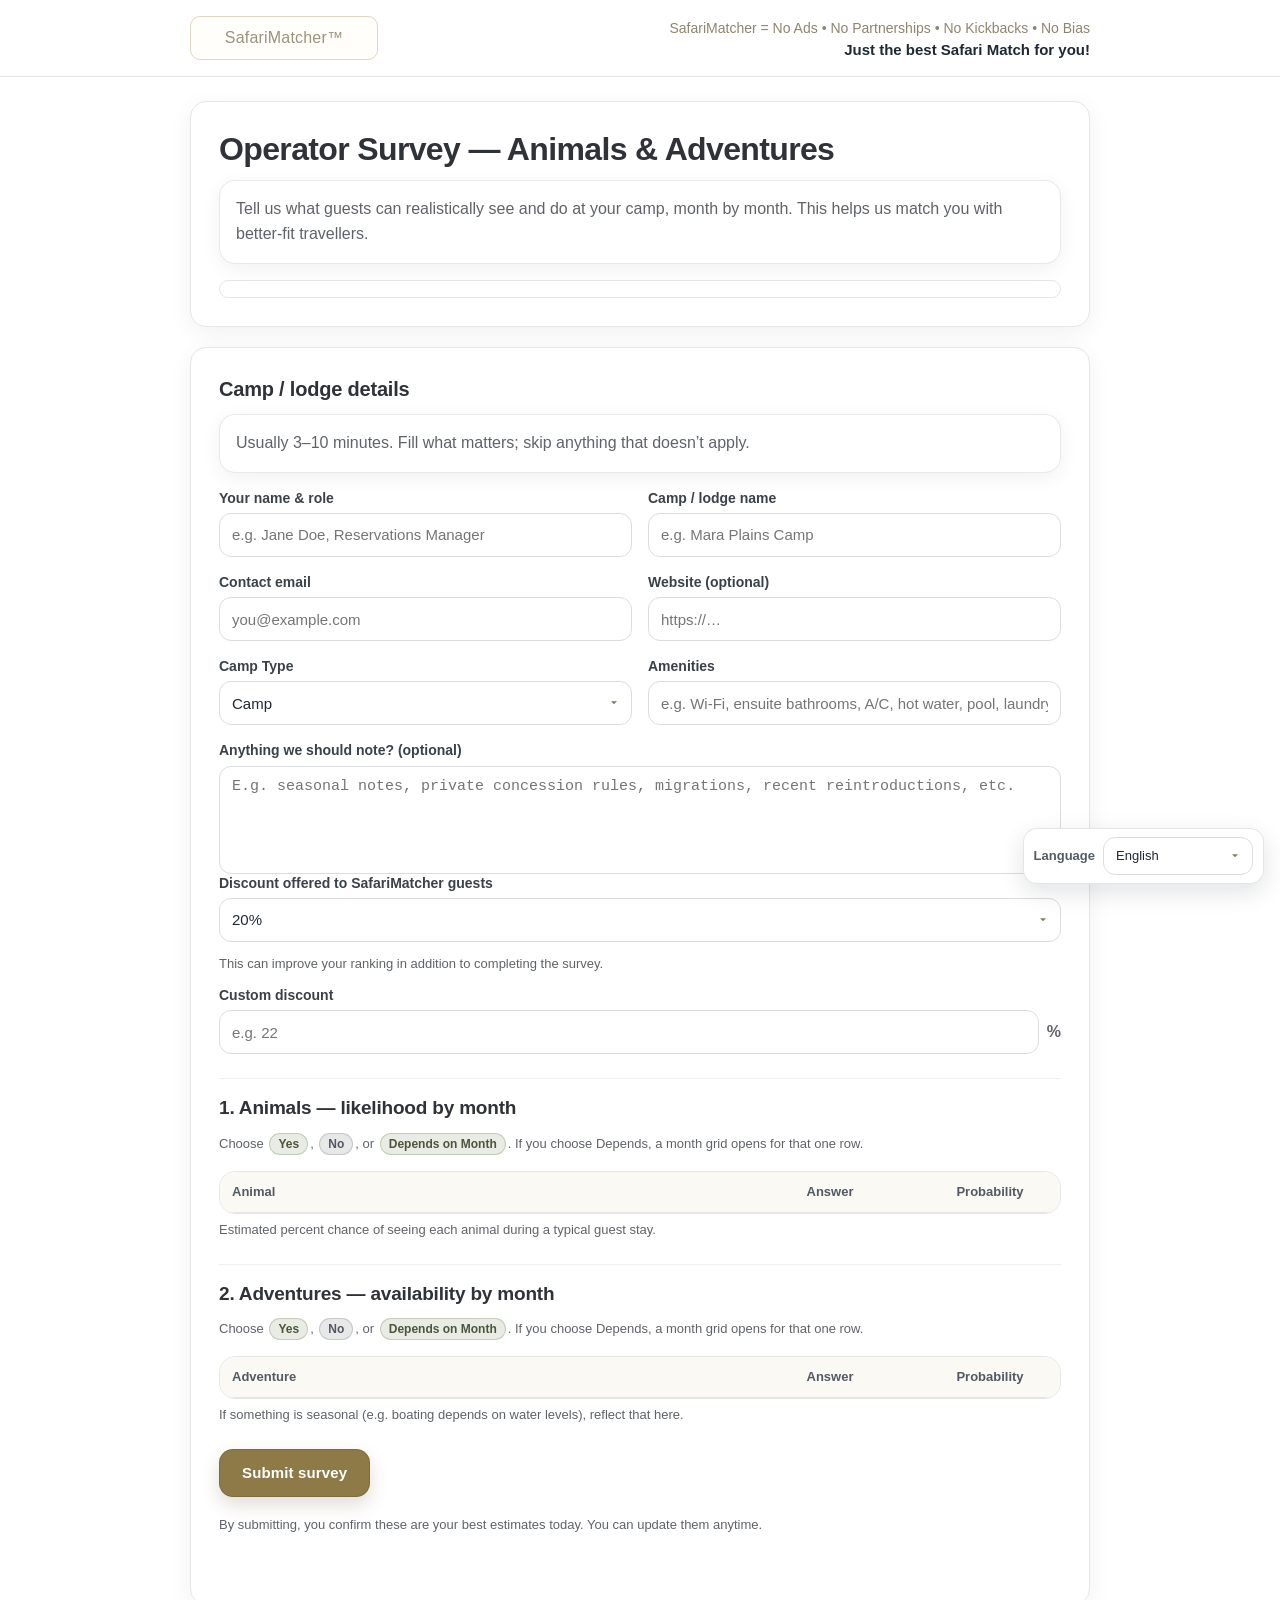
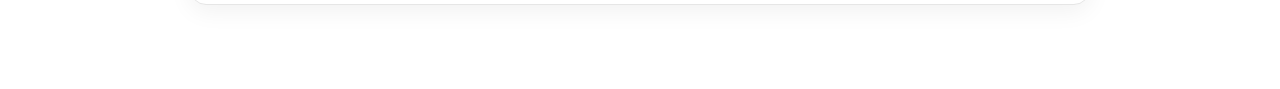
==== commit 11168da1: "Rename SafariMatcherSurvey2-22-2026_UPDATED.html to index.html" ====
--- a/index.html
+++ b/index.html
@@ -2,249 +2,171 @@
 <html lang="en">
 <head>
   <meta charset="utf-8">
-  <title>SafariMatcher — Operator Survey</title>
+  <title>Safari Matcher — Operator Survey</title>
   <meta name="viewport" content="width=device-width, initial-scale=1">
 
-  <!-- This page uses a separate CSS file for easier design iteration -->
   <link rel="stylesheet" href="style.css">
 </head>
 <body>
 
   <div class="topbar">
     <div class="container topbar-inner">
-      <div class="logo-slot" aria-label="Safari Matcher logo">SafariMatcher&#8482;</div>
-      <div class="tagline" data-i18n="topbar.tagline">Operator Portal • No Ads • No Partnerships • No Kickbacks • No Bias</div>
+      <div class="logo-slot" aria-label="Safari Matcher logo">
+        <img class="logo-mark" src="safarimatcher-logo.svg" alt="" decoding="async" loading="eager" onerror="this.style.display='none'">
+        <span class="logo-text">SafariMatcher&#8482;</span>
+      </div>
+      <div class="topbar-lines">
+        <div class="tagline" data-i18n="topbar.tagline">SafariMatcher = No Ads • No Partnerships • No Kickbacks • No Bias</div>
+        <div class="topbar-promise" data-i18n="topbar.promise">Just the best Safari Match for you!</div>
+      </div>
     </div>
   </div>
 
   <main class="container">
-    <div class="wizard" id="wizard" aria-label="Operator survey wizard">
-      <header class="wizard-header">
-        <div class="wizard-title-row">
-          <div class="wizard-titles">
-            <h1 class="wizard-title" data-i18n="survey.title">Operator Survey — Animals &amp; Adventures</h1>
-            <p class="wizard-subtitle" data-i18n="survey.subtitle">
-              Quick, visual, month-by-month availability — designed for accuracy and trust.
-            </p>
+    <section class="section">
+      <h1 data-i18n="survey.title">Operator Survey — Animals &amp; Adventures</h1>
+      <p class="lede" data-i18n="survey.intro">
+        Tell us what guests can realistically see and do at your camp, month by month.
+        This helps us match you with better-fit travellers.
+      </p>
+      <div class="time-left" id="timeLeft" aria-live="polite"></div>
+    </section>
+
+    <section class="section">
+      <h2 data-i18n="details.title">Camp / lodge details</h2>
+      <p class="lede" data-i18n="details.intro">
+        Usually 3–10 minutes. Fill what matters; skip anything that doesn’t apply.
+      </p>
+
+      <form id="operatorSurveyForm" novalidate action="https://formspree.io/f/xeeeajdg" method="POST">
+        <div class="form-grid">
+          <div class="field">
+            <label for="operatorName" data-i18n="label.operator_name">Your name &amp; role</label>
+            <input id="operatorName" name="operatorName" type="text" required
+                   placeholder="e.g. Jane Doe, Reservations Manager" data-i18n-placeholder="placeholder.operator_name">
           </div>
-
-          <div class="wizard-meta" aria-label="Survey meta">
-            <span class="chip" id="timeLeftChip" data-i18n="meta.time_left">Time left: 6–10 min</span>
-            <span class="save-chip" id="saveChip" data-i18n="autosave.ready">Auto‑save on</span>
+          <div class="field">
+            <label for="campName" data-i18n="label.camp_name">Camp / lodge name</label>
+            <input id="campName" name="campName" type="text" required
+                   placeholder="e.g. Mara Plains Camp" data-i18n-placeholder="placeholder.camp_name">
+          </div>
+          <div class="field">
+            <label for="contactEmail" data-i18n="label.contact_email">Contact email</label>
+            <input id="contactEmail" name="email" type="email" required
+                   placeholder="you@example.com" data-i18n-placeholder="placeholder.contact_email">
+          </div>
+          <div class="field">
+            <label for="website" data-i18n="label.website">Website (optional)</label>
+            <input id="website" name="website" type="url" placeholder="https://&hellip;" data-i18n-placeholder="placeholder.website">
+          </div>
+          <div class="field">
+            <label for="campType" data-i18n="label.camp_type">Camp Type</label>
+            <select id="campType" name="campType" class="prob-select" required>
+              <option value="camp" data-i18n="camp_type.camp">Camp</option>
+              <option value="glamp" data-i18n="camp_type.glamp">Glamp</option>
+              <option value="fancy" data-i18n="camp_type.fancy">Fancy</option>
+            </select>
+          </div>
+          <div class="field is-hidden" id="amenitiesField">
+            <label for="amenities" data-i18n="label.amenities">Amenities</label>
+            <input id="amenities" name="amenities" type="text"
+                   placeholder="e.g. Wi‑Fi, ensuite bathrooms, A/C, hot water, pool, laundry, etc." data-i18n-placeholder="placeholder.amenities">
+          </div>
+
+        </div>
+
+        <div class="field">
+          <label for="notes" data-i18n="label.notes">Anything we should note? (optional)</label>
+          <textarea id="notes" name="notes" rows="3"
+                    placeholder="E.g. seasonal notes, private concession rules, migrations, recent reintroductions, etc." data-i18n-placeholder="placeholder.notes"></textarea>
+        </div>
+
+
+        <div class="field">
+          <label for="discount" data-i18n="label.discount">Discount offered to SafariMatcher guests</label>
+          <select id="discount" name="discount" class="prob-select" required>
+            <option value="" data-i18n="discount.option.none">–</option>
+            <option value="5">5%</option>
+            <option value="10">10%</option>
+            <option value="15">15%</option>
+            <option value="20" selected>20%</option>
+            <option value="25">25%</option>
+            <option value="custom" data-i18n="discount.option.custom">Custom</option>
+          </select>
+          <p class="small-note" data-i18n="discount.note">This can improve your ranking in addition to completing the survey.</p>
+        </div>
+
+        <div class="field is-hidden" id="discountCustomField">
+          <label for="discountCustom" data-i18n="label.discount_custom">Custom discount</label>
+          <div class="suffix-input">
+            <input id="discountCustom" name="discountCustom" type="number" inputmode="numeric" min="5" step="1"
+                   placeholder="e.g. 22" data-i18n-placeholder="placeholder.discount_custom">
+            <span class="suffix">%</span>
           </div>
         </div>
 
-        <nav class="wizard-stepper" aria-label="Progress">
-          <ol class="stepper-list" id="stepperList">
-            <li class="stepper-item" data-step="0"><span class="stepper-dot" aria-hidden="true"></span><span class="stepper-label" data-i18n="step.details">Details</span></li>
-            <li class="stepper-item" data-step="1"><span class="stepper-dot" aria-hidden="true"></span><span class="stepper-label" data-i18n="step.animals">Animals</span></li>
-            <li class="stepper-item" data-step="2"><span class="stepper-dot" aria-hidden="true"></span><span class="stepper-label" data-i18n="step.adventures">Adventures</span></li>
-            <li class="stepper-item" data-step="3"><span class="stepper-dot" aria-hidden="true"></span><span class="stepper-label" data-i18n="step.review">Review</span></li>
-          </ol>
-          <div class="stepper-bar" aria-hidden="true">
-            <div class="stepper-fill" id="stepperFill"></div>
-          </div>
-        </nav>
-      </header>
-
-      <form id="operatorSurveyForm" class="wizard-form" novalidate action="https://formspree.io/f/xeeeajdg" method="POST">
         <!-- Formspree-friendly summary (kept hidden). This prevents thousands of matrix fields cluttering the dashboard. -->
         <textarea id="messageField" name="message" style="display:none"></textarea>
 
-        <div class="wizard-body">
-          <!-- STEP 1: DETAILS -->
-          <section class="wizard-step is-active" data-step="0" aria-label="Details">
-            <div class="step-card">
-              <div class="step-head">
-                <h2 class="step-title" data-i18n="details.title">Camp / lodge details</h2>
-                <p class="step-hint" data-i18n="details.intro">
-                  Fill what matters; skip anything that doesn’t apply. You can come back later — we auto‑save on this device.
-                </p>
-              </div>
-
-              <div class="form-grid">
-                <div class="field">
-                  <label for="operatorName" data-i18n="label.operator_name">Your name &amp; role</label>
-                  <input id="operatorName" name="operatorName" type="text" required
-                         placeholder="e.g. Jane Doe, Reservations Manager" data-i18n-placeholder="placeholder.operator_name" autocomplete="name">
-                  <div class="field-help" data-i18n="help.operator_name">So we know who to contact if anything is unclear.</div>
-                </div>
-
-                <div class="field">
-                  <label for="campName" data-i18n="label.camp_name">Camp / lodge name</label>
-                  <input id="campName" name="campName" type="text" required
-                         placeholder="e.g. Mara Plains Camp" data-i18n-placeholder="placeholder.camp_name" autocomplete="organization">
-                  <div class="field-help" data-i18n="help.camp_name">Use the public name travellers will recognize.</div>
-                </div>
-
-                <div class="field">
-                  <label for="contactEmail" data-i18n="label.contact_email">Contact email</label>
-                  <input id="contactEmail" name="email" type="email" required
-                         placeholder="you@example.com" data-i18n-placeholder="placeholder.contact_email" autocomplete="email">
-                  <div class="field-help" data-i18n="help.contact_email">We never sell this. It’s only for matching + follow‑ups.</div>
-                </div>
-
-                <div class="field">
-                  <label for="website" data-i18n="label.website">Website</label>
-                  <input id="website" name="website" type="url" required placeholder="https://&hellip;" data-i18n-placeholder="placeholder.website" inputmode="url">
-                  <div class="field-help" data-i18n="help.website">Helpful for verifying details and improving match quality.</div>
-                </div>
-              </div>
-
-              <div class="field">
-                <label for="notes" data-i18n="label.notes">Anything we should note? (optional)</label>
-                <textarea id="notes" name="notes" rows="3"
-                          placeholder="E.g. seasonal notes, private concession rules, migrations, recent reintroductions, etc." data-i18n-placeholder="placeholder.notes"></textarea>
-                <div class="field-help" data-i18n="help.notes">Short is fine. Bullet points are welcome.</div>
-              </div>
-            </div>
-
-            <div class="step-footer">
-              <div class="tip" role="note">
-                <span class="tip-dot" aria-hidden="true"></span>
-                <span class="tip-text" data-i18n="tip.details">
-                  Next: choose “Yes / No / Depends” per row, then set a probability. “Depends” opens a month view.
-                </span>
-              </div>
-            </div>
-          </section>
-
-          <!-- STEP 2: ANIMALS -->
-          <section class="wizard-step" data-step="1" aria-label="Animals">
-            <div class="step-card">
-              <div class="step-head">
-                <h2 class="step-title" data-i18n="animals.title">Animals — likelihood</h2>
-                <p class="step-hint" data-i18n="animals.help_short">Percentages are guest‑level chances on a typical stay — not guarantees.</p>
-              </div>
-
-              <div class="matrix-top">
-                <p class="mode-help small-note" data-i18n="animals.mode_help">
-                  Choose <span class="pill-inline pill-yes">Yes</span>, <span class="pill-inline pill-no">No</span>, or <span class="pill-inline pill-yes">Depends on Month</span>.
-                  If you choose Depends, a month grid opens for that one row.
-                </p>
-              </div>
-
-              <div class="matrix-wrapper" role="region" aria-label="Animals matrix">
-                <table class="matrix-table" aria-describedby="animalsHelp">
-                  <thead>
-                    <tr>
-                      <th class="sticky-col" data-i18n="table.animal">Animal</th>
-                      <th style="width:220px" data-i18n="table.answer">Answer</th>
-                      <th style="width:160px" data-i18n="table.probability">Probability</th>
-                    </tr>
-                  </thead>
-                  <tbody id="animalsBody" data-group="animals"></tbody>
-                </table>
-              </div>
-              <p id="animalsHelp" class="small-note" data-i18n="animals.help">
-                Percentages are guest-level chances on a typical stay — not guarantees.
-              </p>
-            </div>
-          </section>
-
-          <!-- STEP 3: ADVENTURES -->
-          <section class="wizard-step" data-step="2" aria-label="Adventures">
-            <div class="step-card">
-              <div class="step-head">
-                <h2 class="step-title" data-i18n="adventures.title">Adventures — availability</h2>
-                <p class="step-hint" data-i18n="adventures.help_short">If something is seasonal, reflect that here.</p>
-              </div>
-
-              <div class="matrix-top">
-                <p class="mode-help small-note" data-i18n="adventures.mode_help">
-                  Choose <span class="pill-inline pill-yes">Yes</span>, <span class="pill-inline pill-no">No</span>, or <span class="pill-inline pill-yes">Depends on Month</span>.
-                  If you choose Depends, a month grid opens for that one row.
-                </p>
-              </div>
-
-              <div class="matrix-wrapper" role="region" aria-label="Adventures matrix">
-                <table class="matrix-table" aria-describedby="adventuresHelp">
-                  <thead>
-                    <tr>
-                      <th class="sticky-col" data-i18n="table.adventure">Adventure</th>
-                      <th style="width:220px" data-i18n="table.answer">Answer</th>
-                      <th style="width:160px" data-i18n="table.probability">Probability</th>
-                    </tr>
-                  </thead>
-                  <tbody id="adventuresBody" data-group="adventures"></tbody>
-                </table>
-              </div>
-              <p id="adventuresHelp" class="small-note" data-i18n="adventures.help">
-                If something is seasonal (e.g. boating depends on water levels), reflect that here.
-              </p>
-            </div>
-          </section>
-
-          <!-- STEP 4: REVIEW + SUBMIT -->
-          <section class="wizard-step" data-step="3" aria-label="Review and submit">
-            <div class="step-card">
-              <div class="step-head">
-                <h2 class="step-title" data-i18n="review.title">Review</h2>
-                <p class="step-hint" data-i18n="review.subtitle">A quick summary before you submit.</p>
-              </div>
-
-              <div class="review-grid">
-                <div class="review-card">
-                  <div class="review-card-head">
-                    <h3 class="review-card-title" data-i18n="review.details">Details</h3>
-                    <button type="button" class="link-btn" data-go-step="0" data-i18n="review.edit">Edit</button>
-                  </div>
-                  <dl class="review-dl">
-                    <div class="review-row"><dt data-i18n="pretty.operator">Operator</dt><dd id="reviewOperator">—</dd></div>
-                    <div class="review-row"><dt data-i18n="pretty.camp">Camp/Lodge</dt><dd id="reviewCamp">—</dd></div>
-                    <div class="review-row"><dt data-i18n="pretty.email">Email</dt><dd id="reviewEmail">—</dd></div>
-                    <div class="review-row"><dt data-i18n="pretty.website">Website</dt><dd id="reviewWebsite">—</dd></div>
-                  </dl>
-                </div>
-
-                <div class="review-card">
-                  <div class="review-card-head">
-                    <h3 class="review-card-title" data-i18n="pretty.animals">Animals</h3>
-                    <button type="button" class="link-btn" data-go-step="1" data-i18n="review.edit">Edit</button>
-                  </div>
-                  <div class="review-stats" id="reviewAnimalsStats"></div>
-                </div>
-
-                <div class="review-card">
-                  <div class="review-card-head">
-                    <h3 class="review-card-title" data-i18n="pretty.adventures">Adventures</h3>
-                    <button type="button" class="link-btn" data-go-step="2" data-i18n="review.edit">Edit</button>
-                  </div>
-                  <div class="review-stats" id="reviewAdventuresStats"></div>
-                </div>
-              </div>
-
-              <div class="submit-box">
-                <div class="submit-box-title" data-i18n="submit.ready">Ready to submit?</div>
-                <p class="small-note" data-i18n="submit.note">
-                  By submitting, you confirm these are your best estimates today. You can update them anytime.
-                </p>
-
-                <div class="legal-links">
-                  <a href="https://safarimatcher.com/privacy-policy" target="_blank" rel="noopener" data-i18n="link.privacy">Privacy Policy</a>
-                  <span class="dot" aria-hidden="true">•</span>
-                  <a href="https://safarimatcher.com/terms-of-service" target="_blank" rel="noopener" data-i18n="link.terms">Terms of Service</a>
-                </div>
-              </div>
-            </div>
-          </section>
+        <div class="survey-shell">
+          <h3 data-i18n="animals.title">1. Animals — likelihood by month</h3>
+          <p class="small-note" data-i18n="animals.mode_help">
+            Choose <span class="pill-inline pill-yes">Yes</span>, <span class="pill-inline pill-no">No</span>, or <span class="pill-inline pill-yes">Depends on Month</span>.
+            If you choose Depends, a month grid opens for that one row.
+          </p>
+
+          <div class="matrix-wrapper">
+            <table class="matrix-table" aria-describedby="animalsHelp">
+              <thead>
+                <tr>
+                  <th class="sticky-col" data-i18n="table.animal">Animal</th>
+                  <th style="width:180px" data-i18n="table.answer">Answer</th>
+                  <th style="width:140px" data-i18n="table.probability">Probability</th>
+                </tr>
+              </thead>
+              <tbody id="animalsBody" data-group="animals"></tbody>
+            </table>
+          </div>
+          <p id="animalsHelp" class="small-note" data-i18n="animals.help">
+            Estimated percent chance of seeing each animal during a typical guest stay.
+          </p>
         </div>
 
-        <footer class="wizard-nav" aria-label="Wizard navigation">
-          <button type="button" class="btn-secondary" id="prevBtn" data-i18n="nav.back">Back</button>
-          <div class="nav-spacer"></div>
-          <button type="button" class="btn-secondary" id="nextBtn" data-i18n="nav.next">Next</button>
-          <button type="submit" class="btn-primary is-hidden" id="submitBtn" data-i18n="submit.button">Submit survey</button>
-        </footer>
-
-        <div class="form-status-wrap">
+        <div class="survey-shell">
+          <h3 data-i18n="adventures.title">2. Adventures — availability by month</h3>
+          <p class="small-note" data-i18n="adventures.mode_help">
+            Choose <span class="pill-inline pill-yes">Yes</span>, <span class="pill-inline pill-no">No</span>, or <span class="pill-inline pill-yes">Depends on Month</span>.
+            If you choose Depends, a month grid opens for that one row.
+          </p>
+
+          <div class="matrix-wrapper">
+            <table class="matrix-table" aria-describedby="adventuresHelp">
+              <thead>
+                <tr>
+                  <th class="sticky-col" data-i18n="table.adventure">Adventure</th>
+                  <th style="width:180px" data-i18n="table.answer">Answer</th>
+                  <th style="width:140px" data-i18n="table.probability">Probability</th>
+                </tr>
+              </thead>
+              <tbody id="adventuresBody" data-group="adventures"></tbody>
+            </table>
+          </div>
+          <p id="adventuresHelp" class="small-note" data-i18n="adventures.help">
+            If something is seasonal (e.g. boating depends on water levels), reflect that here.
+          </p>
+        </div>
+
+        <div class="form-footer">
+          <button type="submit" class="btn-primary" data-i18n="submit.button">Submit survey</button>
+          <p class="small-note" data-i18n="submit.note">
+            By submitting, you confirm these are your best estimates today. You can update them anytime.
+          </p>
           <div id="formStatus" class="form-status" role="status" aria-live="polite"></div>
         </div>
       </form>
-    </div>
+    </section>
   </main>
 
-  <!-- Language picker (fixed) -->
   <div id="langSwitcher">
     <label id="langSwitcherLabel" for="languageSelect" data-i18n="language.label">Language</label>
     <select id="languageSelect" aria-label="Select language" data-i18n-aria-label="language.aria_label">
@@ -257,31 +179,6 @@
     </select>
   </div>
 
-  <!-- Month side-sheet -->
-  <div class="sheet-overlay is-hidden" id="monthSheetOverlay" role="dialog" aria-modal="true" aria-labelledby="monthSheetTitle">
-    <div class="sheet-backdrop" data-action="close" aria-hidden="true"></div>
-
-    <div class="sheet" role="document" tabindex="-1">
-      <div class="sheet-header">
-        <div class="sheet-header-text">
-          <div class="sheet-kicker" data-i18n="sheet.kicker">Monthly breakdown</div>
-          <div class="sheet-title" id="monthSheetTitle">—</div>
-          <div class="sheet-subtitle" data-i18n="sheet.subtitle">Only adjust months that differ from the base probability.</div>
-        </div>
-
-        <button type="button" class="icon-btn" id="sheetCloseBtn" data-i18n-aria-label="sheet.close_aria" aria-label="Close">×</button>
-      </div>
-
-      <div class="sheet-body" id="monthSheetBody"></div>
-
-      <div class="sheet-footer">
-        <button type="button" class="btn-secondary" id="sheetResetBtn" data-i18n="sheet.reset">Reset overrides</button>
-        <div class="nav-spacer"></div>
-        <button type="button" class="btn-primary" id="sheetDoneBtn" data-i18n="sheet.done">Done</button>
-      </div>
-    </div>
-  </div>
-
   <script>
   (function(){
     const CONFIG = {
@@ -290,7 +187,7 @@
       MAILTO_FALLBACK_TO: ''
     };
 
-    const months = [
+const months = [
       { id:'jan', label:'Jan' },
       { id:'feb', label:'Feb' },
       { id:'mar', label:'Mar' },
@@ -336,7 +233,9 @@
       { id:'pangolin',               label:'Pangolin' },
       { id:'jackal-wild-dog',        label:'Jackal/African Wild Dog' },
       { id:'ostrich',                label:'Ostrich' },
-      { id:'secretary-bird',         label:'Secretary Bird' }
+      { id:'secretary-bird',         label:'Secretary Bird' },
+      { id:'other',                  label:'Other' }
+
     ];
 
     // Full adventures list
@@ -360,121 +259,60 @@
       { id:'multi-day-trek',                  label:'Multi-Day Trek (Mountain or Backpacking)' },
       { id:'zip-line',                        label:'Zip Line' },
       { id:'trip-to-beach',                   label:'Trip to Beach' },
-      { id:'pool',                            label:'Pool' }
+      { id:'pool',                            label:'Pool' },
+      { id:'other',                  label:'Other' }
+
     ];
 
     const DEFAULT_LANG = 'en';
     const LANG_STORAGE_KEY = 'safarimatcher_lang';
     const SUPPORTED_LANGS = ['en', 'sw', 'ar', 'fr', 'ha', 'yo'];
-
-    // Draft autosave
-    const DRAFT_KEY = 'safarimatcher_operator_survey_draft_v3';
-    const DRAFT_VERSION = 3;
 
     const translations = {
       en: {
         'language.label':'Language',
         'language.aria_label':'Select language',
-
-        'topbar.tagline':'Operator Portal • No Ads • No Partnerships • No Kickbacks • No Bias',
-
+        'topbar.tagline':'SafariMatcher = No Ads • No Partnerships • No Kickbacks • No Bias',
         'survey.title':'Operator Survey — Animals & Adventures',
-        'survey.subtitle':'Quick, visual, month-by-month availability — designed for accuracy and trust.',
-        'meta.eta':'Est. 6–10 min',
-        'meta.time_left':'Time left: {range}',
-
-        'autosave.ready':'Auto‑save on',
-        'autosave.saving':'Saving…',
-        'autosave.saved':'Saved',
-        'autosave.restored':'Draft restored',
-
-        'step.details':'Details',
-        'step.animals':'Animals',
-        'step.adventures':'Adventures',
-        'step.review':'Review',
-
-        'nav.back':'Back',
-        'nav.next':'Next',
-
+        'survey.intro':'Tell us what guests can realistically see and do at your camp, month by month. This helps us match you with better-fit travellers.',
         'details.title':'Camp / lodge details',
-        'details.intro':'Fill what matters; skip anything that doesn’t apply. You can come back later — we auto‑save on this device.',
-        'help.operator_name':'So we know who to contact if anything is unclear.',
-        'help.camp_name':'Use the public name travellers will recognize.',
-        'help.contact_email':'We never sell this. It’s only for matching + follow‑ups.',
-        'help.website':'Helpful for verifying details and improving match quality.',
-        'help.notes':'Short is fine. Bullet points are welcome.',
-        'tip.details':'Next: choose “Yes / No / Depends” per row, then set a probability. “Depends” opens a month view.',
-
+        'details.intro':'Usually 3–10 minutes. Fill what matters; skip anything that doesn’t apply.',
         'label.operator_name':'Your name & role',
         'placeholder.operator_name':'e.g. Jane Doe, Reservations Manager',
         'label.camp_name':'Camp / lodge name',
         'placeholder.camp_name':'e.g. Mara Plains Camp',
         'label.contact_email':'Contact email',
         'placeholder.contact_email':'you@example.com',
-        'label.website':'Website',
+        'label.website':'Website (optional)',
         'placeholder.website':'https://…',
         'label.notes':'Anything we should note? (optional)',
         'placeholder.notes':'E.g. seasonal notes, private concession rules, migrations, recent reintroductions, etc.',
-
-        'animals.title':'Animals — likelihood',
-        'animals.help_short':'Percentages are guest‑level chances on a typical stay — not guarantees.',
-        'adventures.title':'Adventures — availability',
-        'adventures.help_short':'If something is seasonal, reflect that here.',
-
-        'animals.mode_help':'Choose {yes}, {no}, or {depends}. If you choose Depends, a month view opens for that row.',
-        'adventures.mode_help':'Choose {yes}, {no}, or {depends}. If you choose Depends, a month view opens for that row.',
+        'animals.title':'1. Animals — likelihood by month',
+        'adventures.title':'2. Adventures — availability by month',
+        'animals.mode_help':'Choose {yes}, {no}, or {depends}. If you choose Depends, a month grid opens for that one row.',
+        'adventures.mode_help':'Choose {yes}, {no}, or {depends}. If you choose Depends, a month grid opens for that one row.',
         'mode.yes':'Yes',
         'mode.no':'No',
         'mode.depends':'Depends on Month',
-
-        'row.months':'Months',
-        'row.edit_months':'Edit months',
-        'row.overrides':'Overrides',
-        'row.no_overrides':'No month overrides',
-
         'table.animal':'Animal',
         'table.adventure':'Adventure',
         'table.answer':'Answer',
         'table.probability':'Probability',
-
-        'animals.help':'Percentages are guest-level chances on a typical stay — not guarantees.',
+        'animals.help':'Estimated percent chance of seeing each animal during a typical guest stay.',
         'adventures.help':'If something is seasonal (e.g. boating depends on water levels), reflect that here.',
-
-        'sheet.kicker':'Monthly breakdown',
-        'sheet.subtitle':'Only adjust months that differ from the base probability.',
-        'sheet.reset':'Reset overrides',
-        'sheet.done':'Done',
-        'sheet.close_aria':'Close',
-
-        'review.title':'Review',
-        'review.subtitle':'A quick summary before you submit.',
-        'review.details':'Details',
-        'review.edit':'Edit',
-        'review.yes':'Yes',
-        'review.no':'No',
-        'review.depends':'Depends',
-        'review.items':'items',
-        'review.optional':'(optional)',
-
-        'submit.ready':'Ready to submit?',
         'submit.button':'Submit survey',
         'submit.note':'By submitting, you confirm these are your best estimates today. You can update them anytime.',
-
-        'link.privacy':'Privacy Policy',
-        'link.terms':'Terms of Service',
-
-        'status.missing':'Please fill in your name, camp/lodge name, email, and website.',
-        'status.details_required':'Please complete the required details before continuing.',
+        'panel.monthly':'Monthly breakdown',
+        'panel.diff':'Only fill months that differ.',
+        'status.missing':'Please fill in your name, camp/lodge name, and email.',
         'status.submitting':'Submitting your answers...',
         'status.saved':'Thank you - your survey has been saved. You can always update it later.',
         'status.mailto':'Thanks - your email app should open to send a summary. For full results, please use the configured submission endpoint.',
         'status.not_configured':'Submission is not configured yet. Please contact SafariMatcher to enable the survey link.',
         'status.failed':'We could not submit your survey. Please try again, or contact SafariMatcher support.',
-
         'subject.prefix':'SafariMatcher Operator Survey - ',
         'mail.note1':'NOTE: This email fallback does not include the full matrix.',
         'mail.note2':'Please ask SafariMatcher to enable a secure submission endpoint (recommended).',
-
         'pretty.title':'SafariMatcher Operator Survey',
         'pretty.operator':'Operator',
         'pretty.camp':'Camp/Lodge',
@@ -491,310 +329,191 @@
         'pretty.base':'Base',
         'pretty.overrides':'Overrides',
         'pretty.no_overrides':'(no overrides)',
-
+        'topbar.promise':'Just the best Safari Match for you!',
+        'time_left.format':'Estimated time left: {range}',
+        'time_left.minute':'minute',
+        'time_left.minutes':'minutes',
+        'time_left.less_than_one':'less than 1 minute',
+        'label.camp_type':'Camp Type',
+        'camp_type.camp':'Camp',
+        'camp_type.glamp':'Glamp',
+        'camp_type.fancy':'Fancy',
+        'label.amenities':'Amenities',
+        'placeholder.amenities':'e.g. Wi‑Fi, ensuite bathrooms, A/C, hot water, pool, laundry, etc.',
+        'label.discount':'Discount offered to SafariMatcher guests',
+        'discount.option.none':'–',
+        'discount.option.custom':'Custom',
+        'discount.note':'This can improve your ranking in addition to completing the survey.',
+        'label.discount_custom':'Custom discount',
+        'placeholder.discount_custom':'e.g. 22',
+        'placeholder.other_animal':'Other animal…',
+        'placeholder.other_adventure':'Other activity…',
+        'aria.other_animal':'Other animal name',
+        'aria.other_adventure':'Other activity name',
         'month.jan':'Jan','month.feb':'Feb','month.mar':'Mar','month.apr':'Apr','month.may':'May','month.jun':'Jun',
         'month.jul':'Jul','month.aug':'Aug','month.sep':'Sep','month.oct':'Oct','month.nov':'Nov','month.dec':'Dec'
       },
       sw: {
         'language.label':'Lugha','language.aria_label':'Chagua lugha',
-        'topbar.tagline':'Portal ya Waendeshaji • Hakuna Matangazo • Hakuna Ushirika • Hakuna Kickback • Hakuna Upendeleo',
-
+        'topbar.tagline':'SafariMatcher = Hakuna Matangazo • Hakuna Ubia • Hakuna Malipo ya Chinichini • Hakuna Upendeleo',
         'survey.title':'Utafiti wa Mwendeshaji — Wanyama na Matukio',
-        'survey.subtitle':'Upatikanaji wa mwezi kwa mwezi, kwa njia safi na ya kuaminika.',
-        'meta.eta':'Dakika 6–10 (kadirio)',
-        'meta.time_left':'Muda uliosalia: {range}',
-
-        'autosave.ready':'Hifadhi kiotomatiki iko tayari',
-        'autosave.saving':'Inahifadhi…',
-        'autosave.saved':'Imehifadhiwa',
-        'autosave.restored':'Rasimu imerejeshwa',
-
-        'step.details':'Maelezo',
-        'step.animals':'Wanyama',
-        'step.adventures':'Matukio',
-        'step.review':'Kagua',
-
-        'nav.back':'Rudi',
-        'nav.next':'Endelea',
-
+        'survey.intro':'Tuambie wageni wanaweza kuona na kufanya nini kambini kwako, mwezi kwa mwezi. Hii husaidia kuoanisha wageni wanaokufaa zaidi.',
         'details.title':'Maelezo ya kambi / lodge',
-        'details.intro':'Jaza muhimu; ruka kisichohusika. Unaweza kurudi baadaye — tunahifadhi kwenye kifaa hiki.',
-        'help.operator_name':'Ili tujue wa kuwasiliana naye tukihitaji ufafanuzi.',
-        'help.camp_name':'Tumia jina la umma ambalo wasafiri watalitambua.',
-        'help.contact_email':'Hatuuzi hii. Ni kwa ulinganishaji na mawasiliano tu.',
-        'help.website':'Husaidia kuthibitisha maelezo na kuboresha ulinganishaji.',
-        'help.notes':'Fupi inatosha. Nukta zinakaribishwa.',
-        'tip.details':'Kisha: chagua “Ndio / Hapana / Inategemea” kwa kila mstari, kisha weka uwezekano. “Inategemea” hufungua miezi.',
-
-        'label.operator_name':'Jina na jukumu lako','placeholder.operator_name':'mf. Asha Juma, Meneja wa Uhifadhi',
-        'label.camp_name':'Jina la kambi / lodge','placeholder.camp_name':'mf. Kambi ya Mara Plains',
-        'label.contact_email':'Barua pepe ya mawasiliano','placeholder.contact_email':'wewe@mfano.com',
-        'label.website':'Tovuti','placeholder.website':'https://…',
+        'details.intro':'Kwa kawaida dakika 3–10. Jaza muhimu; ruka kisichohusika.',
+        'label.operator_name':'Jina na jukumu lako','placeholder.operator_name':'mf. Jane Doe, Meneja wa Uhifadhi',
+        'label.camp_name':'Jina la kambi / lodge','placeholder.camp_name':'mf. Mara Plains Camp',
+        'label.contact_email':'Barua pepe ya mawasiliano','placeholder.contact_email':'you@example.com',
+        'label.website':'Tovuti (hiari)','placeholder.website':'https://…',
         'label.notes':'Kuna chochote cha kuzingatia? (hiari)',
         'placeholder.notes':'Mf. maelezo ya msimu, sheria za concession binafsi, uhamaji, kurejeshwa kwa spishi, n.k.',
-
-        'animals.title':'Wanyama — uwezekano',
-        'animals.help_short':'Asilimia ni nafasi za kawaida kwa mgeni — si uhakika.',
-        'adventures.title':'Matukio — upatikanaji',
-        'adventures.help_short':'Kama jambo ni la msimu, lionyeshe hapa.',
-
-        'animals.mode_help':'Chagua {yes}, {no}, au {depends}. Ukichagua Inategemea, mwonekano wa miezi hufunguka kwa mstari huo.',
-        'adventures.mode_help':'Chagua {yes}, {no}, au {depends}. Ukichagua Inategemea, mwonekano wa miezi hufunguka kwa mstari huo.',
+        'animals.title':'1. Wanyama — uwezekano kwa mwezi','adventures.title':'2. Matukio — upatikanaji kwa mwezi',
+        'animals.mode_help':'Chagua {yes}, {no}, au {depends}. Ukichagua Inategemea, gridi ya miezi itafunguka kwa safu hiyo.',
+        'adventures.mode_help':'Chagua {yes}, {no}, au {depends}. Ukichagua Inategemea, gridi ya miezi itafunguka kwa safu hiyo.',
         'mode.yes':'Ndio','mode.no':'Hapana','mode.depends':'Inategemea Mwezi',
-
-        'row.months':'Miezi',
-        'row.edit_months':'Hariri miezi',
-        'row.overrides':'Mabadiliko',
-        'row.no_overrides':'Hakuna mabadiliko ya miezi',
-
         'table.animal':'Mnyama','table.adventure':'Tukio','table.answer':'Jibu','table.probability':'Uwezekano',
-
-        'animals.help':'Asilimia ni nafasi za kawaida kwa mgeni — si uhakika.',
+        'animals.help':'Makadirio ya asilimia ya uwezekano wa kumuona kila mnyama wakati wa kukaa kwa mgeni kwa kawaida.',
         'adventures.help':'Kama jambo ni la msimu (mf. boating hutegemea kiwango cha maji), lionyeshe hapa.',
-
-        'sheet.kicker':'Mgawanyo wa kila mwezi',
-        'sheet.subtitle':'Badilisha tu miezi inayotofautiana na msingi.',
-        'sheet.reset':'Rudisha mabadiliko',
-        'sheet.done':'Sawa',
-        'sheet.close_aria':'Funga',
-
-        'review.title':'Kagua',
-        'review.subtitle':'Muhtasari mfupi kabla ya kutuma.',
-        'review.details':'Maelezo',
-        'review.edit':'Hariri',
-        'review.yes':'Ndio',
-        'review.no':'Hapana',
-        'review.depends':'Inategemea',
-        'review.items':'vipengele',
-        'review.optional':'(hiari)',
-
-        'submit.ready':'Uko tayari kutuma?',
         'submit.button':'Wasilisha utafiti',
         'submit.note':'Kwa kuwasilisha, unathibitisha haya ni makadirio yako bora ya sasa. Unaweza kusasisha wakati wowote.',
-
-        'link.privacy':'Sera ya Faragha',
-        'link.terms':'Masharti ya Huduma',
-
-        'status.missing':'Tafadhali jaza jina lako, jina la kambi/lodge, barua pepe, na tovuti.',
-        'status.details_required':'Tafadhali jaza taarifa zinazohitajika kabla ya kuendelea.',
-        'status.submitting':'Tunawasilisha majibu yako...','status.saved':'Asante — utafiti wako umehifadhiwa.',
-        'status.mailto':'Asante — programu yako ya barua pepe inapaswa kufunguka kutuma muhtasari.',
+        'panel.monthly':'Mgawanyo wa kila mwezi','panel.diff':'Jaza miezi inayotofautiana tu.',
+        'status.missing':'Tafadhali jaza jina lako, jina la kambi/lodge, na barua pepe.',
+        'status.submitting':'Tunawasilisha majibu yako...','status.saved':'Asante - utafiti wako umehifadhiwa.',
+        'status.mailto':'Asante - programu yako ya barua pepe inapaswa kufunguka kutuma muhtasari.',
         'status.not_configured':'Uwasilishaji haujasanidiwa bado. Tafadhali wasiliana na SafariMatcher.',
         'status.failed':'Hatukuweza kuwasilisha utafiti wako. Tafadhali jaribu tena.',
-
         'subject.prefix':'Utafiti wa Mwendeshaji SafariMatcher - ',
         'mail.note1':'KUMBUKA: Njia hii ya barua pepe haijumuishi gridi kamili.',
         'mail.note2':'Omba SafariMatcher iwezeshe endpoint salama ya uwasilishaji.',
-
         'pretty.title':'Utafiti wa Mwendeshaji SafariMatcher','pretty.operator':'Mwendeshaji','pretty.camp':'Kambi/Lodge',
         'pretty.email':'Barua pepe','pretty.website':'Tovuti','pretty.notes':'Maelezo','pretty.animals':'Wanyama','pretty.adventures':'Matukio',
         'pretty.yes':'Ndio (uwezekano mmoja)','pretty.depends':'Inategemea Mwezi','pretty.no':'Hapana','pretty.none':'(Hakuna chaguo zilizotolewa)',
         'pretty.submitted':'Iliwasilishwa','pretty.base':'Msingi','pretty.overrides':'Marekebisho','pretty.no_overrides':'(hakuna marekebisho)',
-
+        'topbar.promise':'Ulinganifu bora wa safari kwako!',
+        'time_left.format':'Makadirio ya muda uliobaki: {range}',
+        'time_left.minute':'dakika',
+        'time_left.minutes':'dakika',
+        'time_left.less_than_one':'chini ya dakika 1',
+        'label.camp_type':'Aina ya kambi',
+        'camp_type.camp':'Kambi',
+        'camp_type.glamp':'Kambi ya starehe',
+        'camp_type.fancy':'Kambi ya kifahari',
+        'label.amenities':'Vistawishi',
+        'placeholder.amenities':'mf. Wi‑Fi, bafu/choo cha ndani, A/C, maji ya moto, bwawa, kufua, n.k.',
+        'label.discount':'Punguzo kwa wageni wa SafariMatcher',
+        'discount.option.none':'–',
+        'discount.option.custom':'Maalum',
+        'discount.note':'Hii inaweza kuboresha nafasi yako pamoja na kukamilisha dodoso.',
+        'label.discount_custom':'Punguzo maalum',
+        'placeholder.discount_custom':'mf. 22',
+        'placeholder.other_animal':'Mnyama mwingine…',
+        'placeholder.other_adventure':'Shughuli nyingine…',
+        'aria.other_animal':'Jina la mnyama mwingine',
+        'aria.other_adventure':'Jina la shughuli nyingine',
         'month.jan':'Jan','month.feb':'Feb','month.mar':'Mac','month.apr':'Apr','month.may':'Mei','month.jun':'Jun',
         'month.jul':'Jul','month.aug':'Ago','month.sep':'Sep','month.oct':'Okt','month.nov':'Nov','month.dec':'Des'
       },
       ar: {
         'language.label':'اللغة','language.aria_label':'اختر اللغة',
-        'topbar.tagline':'بوابة المشغل • بدون إعلانات • بدون شراكات • بدون عمولات • بدون تحيز',
-
+        'topbar.tagline':'SafariMatcher = بلا إعلانات • بلا شراكات • بلا عمولات خفية • بلا تحيّز',
         'survey.title':'استبيان المشغل — الحيوانات والتجارب',
-        'survey.subtitle':'توفر شهري واضح وسهل — مصمم للدقة والثقة.',
-        'meta.eta':'٦–١٠ دقائق تقريبًا',
-        'meta.time_left':'الوقت المتبقي: {range}',
-
-        'autosave.ready':'الحفظ التلقائي مفعّل',
-        'autosave.saving':'جارٍ الحفظ…',
-        'autosave.saved':'تم الحفظ',
-        'autosave.restored':'تم استعادة المسودة',
-
-        'step.details':'التفاصيل',
-        'step.animals':'الحيوانات',
-        'step.adventures':'التجارب',
-        'step.review':'مراجعة',
-
-        'nav.back':'رجوع',
-        'nav.next':'التالي',
-
+        'survey.intro':'أخبرنا بما يمكن للضيوف رؤيته وفعله فعليًا في مخيمك شهرًا بشهر. يساعدنا ذلك على مواءمتك مع مسافرين أنسب.',
         'details.title':'تفاصيل المخيم / النُزل',
-        'details.intro':'املأ المهم فقط وتجاوز ما لا ينطبق. يمكنك العودة لاحقًا — نحفظ تلقائيًا على هذا الجهاز.',
-        'help.operator_name':'لنعرف من نتواصل معه إذا احتجنا توضيحًا.',
-        'help.camp_name':'استخدم الاسم العام الذي يعرفه المسافرون.',
-        'help.contact_email':'لن نبيع هذا أبدًا. للاستخدام في المطابقة والمتابعة فقط.',
-        'help.website':'يساعد على التحقق من التفاصيل وتحسين جودة المطابقة.',
-        'help.notes':'حتى الملاحظات القصيرة مفيدة. النقاط مرحب بها.',
-        'tip.details':'التالي: اختر “نعم / لا / يعتمد” لكل صف، ثم حدد الاحتمال. “يعتمد” يفتح عرض الأشهر.',
-
-        'label.operator_name':'اسمك ودورك','placeholder.operator_name':'مثال: أحمد علي، مدير الحجوزات',
-        'label.camp_name':'اسم المخيم / النُزل','placeholder.camp_name':'مثال: مخيم مارا بلينز',
+        'details.intro':'عادةً 3–10 دقائق. املأ المهم فقط وتجاوز ما لا ينطبق.',
+        'label.operator_name':'اسمك ودورك','placeholder.operator_name':'مثال: Jane Doe، مدير الحجوزات',
+        'label.camp_name':'اسم المخيم / النُزل','placeholder.camp_name':'مثال: Mara Plains Camp',
         'label.contact_email':'بريد التواصل','placeholder.contact_email':'you@example.com',
-        'label.website':'الموقع الإلكتروني','placeholder.website':'https://…',
+        'label.website':'الموقع الإلكتروني (اختياري)','placeholder.website':'https://…',
         'label.notes':'أي ملاحظات يجب أن نعرفها؟ (اختياري)','placeholder.notes':'مثال: ملاحظات موسمية، قواعد امتياز خاص، هجرات، إعادة توطين حديثة...',
-
-        'animals.title':'الحيوانات — الاحتمال',
-        'animals.help_short':'النِّسب تمثل فرصًا معتادة للضيف وليست ضمانًا.',
-        'adventures.title':'التجارب — التوفر',
-        'adventures.help_short':'إذا كان النشاط موسميًا فاذكره هنا.',
-
-        'animals.mode_help':'اختر {yes} أو {no} أو {depends}. إذا اخترت يعتمد فسيُفتح عرض الأشهر لهذا الصف.',
-        'adventures.mode_help':'اختر {yes} أو {no} أو {depends}. إذا اخترت يعتمد فسيُفتح عرض الأشهر لهذا الصف.',
+        'animals.title':'1. الحيوانات — الاحتمال حسب الشهر','adventures.title':'2. التجارب — التوفر حسب الشهر',
+        'animals.mode_help':'اختر {yes} أو {no} أو {depends}. إذا اخترت يعتمد على الشهر فسيظهر جدول الأشهر لهذا الصف.',
+        'adventures.mode_help':'اختر {yes} أو {no} أو {depends}. إذا اخترت يعتمد على الشهر فسيظهر جدول الأشهر لهذا الصف.',
         'mode.yes':'نعم','mode.no':'لا','mode.depends':'يعتمد على الشهر',
-
-        'row.months':'الأشهر',
-        'row.edit_months':'تعديل الأشهر',
-        'row.overrides':'تعديلات',
-        'row.no_overrides':'لا توجد تعديلات شهرية',
-
         'table.animal':'الحيوان','table.adventure':'التجربة','table.answer':'الإجابة','table.probability':'الاحتمال',
-
-        'animals.help':'النِّسب تمثل فرصًا معتادة للضيف خلال إقامة نموذجية وليست ضمانًا.',
+        'animals.help':'نسبة تقديرية لاحتمال رؤية كل حيوان خلال إقامة نموذجية للضيف.',
         'adventures.help':'إذا كان النشاط موسميًا (مثل القوارب حسب مستوى المياه) فاذكره هنا.',
-
-        'sheet.kicker':'تفصيل شهري',
-        'sheet.subtitle':'عدّل فقط الأشهر المختلفة عن الاحتمال الأساسي.',
-        'sheet.reset':'إعادة ضبط التعديلات',
-        'sheet.done':'تم',
-        'sheet.close_aria':'إغلاق',
-
-        'review.title':'مراجعة',
-        'review.subtitle':'ملخص سريع قبل الإرسال.',
-        'review.details':'التفاصيل',
-        'review.edit':'تعديل',
-        'review.yes':'نعم',
-        'review.no':'لا',
-        'review.depends':'يعتمد',
-        'review.items':'عناصر',
-        'review.optional':'(اختياري)',
-
-        'submit.ready':'جاهز للإرسال؟',
-        'submit.button':'إرسال الاستبيان',
-        'submit.note':'بإرسالك تؤكد أن هذه أفضل تقديراتك الحالية ويمكنك تحديثها في أي وقت.',
-
-        'link.privacy':'سياسة الخصوصية',
-        'link.terms':'شروط الخدمة',
-
-        'status.missing':'يرجى إدخال اسمك واسم المخيم/النُزل والبريد الإلكتروني والموقع الإلكتروني.',
-        'status.details_required':'يرجى إكمال التفاصيل المطلوبة قبل المتابعة.',
+        'submit.button':'إرسال الاستبيان','submit.note':'بإرسالك تؤكد أن هذه أفضل تقديراتك الحالية ويمكنك تحديثها في أي وقت.',
+        'panel.monthly':'تفصيل شهري','panel.diff':'املأ فقط الأشهر المختلفة.',
+        'status.missing':'يرجى إدخال اسمك واسم المخيم/النُزل والبريد الإلكتروني.',
         'status.submitting':'جارٍ إرسال إجاباتك...','status.saved':'شكرًا — تم حفظ استبيانك.',
         'status.mailto':'شكرًا — يجب أن يفتح تطبيق البريد لإرسال الملخص.',
         'status.not_configured':'الإرسال غير مهيأ بعد. يرجى التواصل مع SafariMatcher.',
         'status.failed':'تعذر إرسال الاستبيان. يرجى المحاولة مرة أخرى.',
-
         'subject.prefix':'استبيان مشغل SafariMatcher - ',
         'mail.note1':'ملاحظة: هذا الإرسال عبر البريد لا يتضمن المصفوفة كاملة.',
         'mail.note2':'يرجى طلب تفعيل نقطة إرسال آمنة من SafariMatcher.',
-
         'pretty.title':'استبيان مشغل SafariMatcher','pretty.operator':'المشغل','pretty.camp':'المخيم/النُزل',
         'pretty.email':'البريد الإلكتروني','pretty.website':'الموقع الإلكتروني','pretty.notes':'ملاحظات',
         'pretty.animals':'الحيوانات','pretty.adventures':'التجارب','pretty.yes':'نعم (احتمال واحد)',
         'pretty.depends':'يعتمد على الشهر','pretty.no':'لا','pretty.none':'(لا توجد اختيارات)','pretty.submitted':'تم الإرسال',
         'pretty.base':'الأساس','pretty.overrides':'تعديلات','pretty.no_overrides':'(لا تعديلات)',
-
+        'topbar.promise':'أفضل مطابقة سفاري لك!',
+        'time_left.format':'الوقت المتبقي (تقديري): {range}',
+        'time_left.minute':'دقيقة',
+        'time_left.minutes':'دقائق',
+        'time_left.less_than_one':'أقل من دقيقة واحدة',
+        'label.camp_type':'نوع المخيم',
+        'camp_type.camp':'مخيم',
+        'camp_type.glamp':'مخيم مريح',
+        'camp_type.fancy':'فاخر',
+        'label.amenities':'وسائل الراحة',
+        'placeholder.amenities':'مثل Wi‑Fi، حمّامات داخلية، تكييف، ماء ساخن، مسبح، غسيل، إلخ.',
+        'label.discount':'خصم مقدّم لضيوف SafariMatcher',
+        'discount.option.none':'–',
+        'discount.option.custom':'مخصص',
+        'discount.note':'قد يساعد هذا في تحسين ترتيبك بالإضافة إلى إكمال الاستبيان.',
+        'label.discount_custom':'خصم مخصص',
+        'placeholder.discount_custom':'مثال: 22',
+        'placeholder.other_animal':'حيوان آخر…',
+        'placeholder.other_adventure':'نشاط آخر…',
+        'aria.other_animal':'اسم حيوان آخر',
+        'aria.other_adventure':'اسم نشاط آخر',
         'month.jan':'ينا','month.feb':'فبر','month.mar':'مار','month.apr':'أبر','month.may':'ماي','month.jun':'يون',
         'month.jul':'يول','month.aug':'أغس','month.sep':'سبت','month.oct':'أكت','month.nov':'نوف','month.dec':'ديس'
       },
       fr: {
         'language.label':'Langue',
         'language.aria_label':'Choisir la langue',
-        'topbar.tagline':'Portail opérateur • Sans pubs • Sans partenariats • Sans rétrocommissions • Sans biais',
-
+        'topbar.tagline':'SafariMatcher = Sans pubs • Sans partenariats • Sans commissions occultes • Sans biais',
         'survey.title':'Enquête opérateur — Animaux et expériences',
-        'survey.subtitle':'Disponibilités mois par mois, claires et fiables.',
-        'meta.eta':'Env. 6–10 min',
-        'meta.time_left':'Temps restant : {range}',
-
-        'autosave.ready':'Sauvegarde auto activée',
-        'autosave.saving':'Sauvegarde…',
-        'autosave.saved':'Enregistré',
-        'autosave.restored':'Brouillon restauré',
-
-        'step.details':'Détails',
-        'step.animals':'Animaux',
-        'step.adventures':'Expériences',
-        'step.review':'Vérifier',
-
-        'nav.back':'Retour',
-        'nav.next':'Suivant',
-
+        'survey.intro':'Dites-nous ce que les voyageurs peuvent réellement voir et faire dans votre camp, mois par mois. Cela nous aide à vous associer à des voyageurs mieux adaptés.',
         'details.title':'Détails du camp / lodge',
-        'details.intro':'Renseignez l’essentiel; ignorez ce qui ne s’applique pas. Vous pouvez revenir plus tard — sauvegarde auto sur cet appareil.',
-        'help.operator_name':'Pour savoir qui contacter en cas de question.',
-        'help.camp_name':'Utilisez le nom public que les voyageurs reconnaissent.',
-        'help.contact_email':'Nous ne le vendons jamais. Uniquement pour la mise en relation et le suivi.',
-        'help.website':'Utile pour vérifier les informations et améliorer la qualité des matchs.',
-        'help.notes':'Court, c’est très bien. Les puces sont les bienvenues.',
-        'tip.details':'Ensuite : choisissez “Oui / Non / Dépend” par ligne, puis une probabilité. “Dépend” ouvre la vue mensuelle.',
-
+        'details.intro':'En général 3 à 10 minutes. Renseignez l’essentiel; ignorez ce qui ne s’applique pas.',
         'label.operator_name':'Votre nom et rôle',
-        'placeholder.operator_name':'ex. Jeanne Dupont, Responsable des réservations',
+        'placeholder.operator_name':'ex. Jane Doe, Responsable réservations',
         'label.camp_name':'Nom du camp / lodge',
-        'placeholder.camp_name':'ex. Camp Mara Plains',
+        'placeholder.camp_name':'ex. Mara Plains Camp',
         'label.contact_email':'E-mail de contact',
         'placeholder.contact_email':'you@example.com',
-        'label.website':'Site web',
+        'label.website':'Site web (optionnel)',
         'placeholder.website':'https://…',
         'label.notes':'Quelque chose à signaler ? (optionnel)',
         'placeholder.notes':'Ex. notes saisonnières, règles de concession privée, migrations, réintroductions récentes, etc.',
-
-        'animals.title':'Animaux — probabilité',
-        'animals.help_short':'Les pourcentages sont des chances typiques — pas des garanties.',
-        'adventures.title':'Expériences — disponibilité',
-        'adventures.help_short':'Si une activité est saisonnière, indiquez-le.',
-
-        'animals.mode_help':'Choisissez {yes}, {no} ou {depends}. Si vous choisissez Dépend, une vue mensuelle s’ouvre pour cette ligne.',
-        'adventures.mode_help':'Choisissez {yes}, {no} ou {depends}. Si vous choisissez Dépend, une vue mensuelle s’ouvre pour cette ligne.',
+        'animals.title':'1. Animaux — probabilité par mois',
+        'adventures.title':'2. Expériences — disponibilité par mois',
+        'animals.mode_help':'Choisissez {yes}, {no} ou {depends}. Si vous choisissez Dépend, une grille mensuelle s’ouvre pour cette ligne.',
+        'adventures.mode_help':'Choisissez {yes}, {no} ou {depends}. Si vous choisissez Dépend, une grille mensuelle s’ouvre pour cette ligne.',
         'mode.yes':'Oui',
         'mode.no':'Non',
         'mode.depends':'Dépend du mois',
-
-        'row.months':'Mois',
-        'row.edit_months':'Modifier les mois',
-        'row.overrides':'Ajustements',
-        'row.no_overrides':'Aucun ajustement mensuel',
-
         'table.animal':'Animal',
         'table.adventure':'Expérience',
         'table.answer':'Réponse',
         'table.probability':'Probabilité',
-
-        'animals.help':'Les pourcentages sont des chances typiques pour un séjour — pas des garanties.',
+        'animals.help':'Estimation (%) des chances de voir chaque animal lors d’un séjour type.',
         'adventures.help':'Si une activité est saisonnière (ex. navigation selon le niveau d’eau), indiquez-le ici.',
-
-        'sheet.kicker':'Détail mensuel',
-        'sheet.subtitle':'Ajustez seulement les mois qui diffèrent de la probabilité de base.',
-        'sheet.reset':'Réinitialiser les ajustements',
-        'sheet.done':'Terminé',
-        'sheet.close_aria':'Fermer',
-
-        'review.title':'Vérifier',
-        'review.subtitle':'Un aperçu rapide avant l’envoi.',
-        'review.details':'Détails',
-        'review.edit':'Modifier',
-        'review.yes':'Oui',
-        'review.no':'Non',
-        'review.depends':'Dépend',
-        'review.items':'éléments',
-        'review.optional':'(optionnel)',
-
-        'submit.ready':'Prêt à envoyer ?',
         'submit.button':'Envoyer l’enquête',
         'submit.note':'En envoyant, vous confirmez que ce sont vos meilleures estimations à ce jour. Vous pouvez les mettre à jour à tout moment.',
-
-        'link.privacy':'Politique de confidentialité',
-        'link.terms':'Conditions d’utilisation',
-
-        'status.missing':'Veuillez renseigner votre nom, le nom du camp/lodge, l’e-mail et le site web.',
-        'status.details_required':'Veuillez compléter les informations obligatoires avant de continuer.',
+        'panel.monthly':'Détail mensuel',
+        'panel.diff':'Renseignez seulement les mois qui diffèrent.',
+        'status.missing':'Veuillez renseigner votre nom, le nom du camp/lodge et l’e-mail.',
         'status.submitting':'Envoi de vos réponses...',
         'status.saved':'Merci - votre enquête a bien été enregistrée. Vous pourrez la mettre à jour plus tard.',
-        'status.mailto':'Merci - votre application e-mail devrait s’ouvrir pour envoyer un résumé.',
+        'status.mailto':'Merci - votre application e-mail devrait s’ouvrir pour envoyer un résumé. Pour des résultats complets, utilisez le point d’envoi configuré.',
         'status.not_configured':'L’envoi n’est pas encore configuré. Veuillez contacter SafariMatcher pour activer le lien d’enquête.',
         'status.failed':'Nous n’avons pas pu envoyer votre enquête. Veuillez réessayer ou contacter le support SafariMatcher.',
-
         'subject.prefix':'Enquête opérateur SafariMatcher - ',
         'mail.note1':'REMARQUE: Ce secours e-mail n’inclut pas la matrice complète.',
         'mail.note2':'Veuillez demander à SafariMatcher d’activer un point d’envoi sécurisé (recommandé).',
-
         'pretty.title':'Enquête opérateur SafariMatcher',
         'pretty.operator':'Opérateur',
         'pretty.camp':'Camp/Lodge',
@@ -811,213 +530,146 @@
         'pretty.base':'Base',
         'pretty.overrides':'Ajustements',
         'pretty.no_overrides':'(aucun ajustement)',
-
+        'topbar.promise':'La meilleure correspondance safari pour vous !',
+        'time_left.format':'Temps estimé restant : {range}',
+        'time_left.minute':'minute',
+        'time_left.minutes':'minutes',
+        'time_left.less_than_one':'moins d’une minute',
+        'label.camp_type':'Type de camp',
+        'camp_type.camp':'Camp',
+        'camp_type.glamp':'Camp confort',
+        'camp_type.fancy':'Luxe',
+        'label.amenities':'Équipements',
+        'placeholder.amenities':'ex. Wi‑Fi, salle de bain privée, climatisation, eau chaude, piscine, blanchisserie, etc.',
+        'label.discount':'Remise offerte aux clients SafariMatcher',
+        'discount.option.none':'–',
+        'discount.option.custom':'Personnalisée',
+        'discount.note':'Cela peut améliorer votre classement, en plus de remplir le questionnaire.',
+        'label.discount_custom':'Remise personnalisée',
+        'placeholder.discount_custom':'ex. 22',
+        'placeholder.other_animal':'Autre animal…',
+        'placeholder.other_adventure':'Autre activité…',
+        'aria.other_animal':'Nom d’un autre animal',
+        'aria.other_adventure':'Nom d’une autre activité',
         'month.jan':'Jan','month.feb':'Fév','month.mar':'Mar','month.apr':'Avr','month.may':'Mai','month.jun':'Juin',
         'month.jul':'Juil','month.aug':'Aoû','month.sep':'Sep','month.oct':'Oct','month.nov':'Nov','month.dec':'Déc'
       },
       ha: {
         'language.label':'Harshe','language.aria_label':'Zaɓi harshe',
-        'topbar.tagline':'Tashar Mai Gudanarwa • Babu tallace-tallace • Babu haɗin gwiwa • Babu kickback • Babu son kai',
-
+        'topbar.tagline':'SafariMatcher = Babu Tallace‑tallace • Babu Haɗin gwiwa • Babu Cin hanci a boye • Babu Son kai',
         'survey.title':'Binciken Mai Gudanarwa — Dabbobi da Abubuwan Kasada',
-        'survey.subtitle':'Samuwa wata-wata a sarari — don daidaito da amincewa.',
-        'meta.eta':'Kimanin minti 6–10',
-        'meta.time_left':'Lokacin da ya rage: {range}',
-
-        'autosave.ready':'Ajiya ta atomatik a kunne',
-        'autosave.saving':'Ana ajiyewa…',
-        'autosave.saved':'An ajiye',
-        'autosave.restored':'An dawo da daftarin',
-
-        'step.details':'Bayanai',
-        'step.animals':'Dabbobi',
-        'step.adventures':'Kasada',
-        'step.review':'Duba',
-
-        'nav.back':'Komawa',
-        'nav.next':'Gaba',
-
-        'details.title':'Bayanin sansani / lodge',
-        'details.intro':'Cika muhimmai; tsallake abin da bai dace ba. Za ka iya dawowa — muna ajiyewa a wannan na’ura.',
-        'help.operator_name':'Don mu san wanda za mu tuntuɓa idan akwai tambaya.',
-        'help.camp_name':'Yi amfani da sunan da matafiya suka sani.',
-        'help.contact_email':'Ba mu sayar da shi. Don daidaita da tuntuɓa kawai.',
-        'help.website':'Yana taimakawa wajen tabbatar da bayanai da inganta daidaitawa.',
-        'help.notes':'Ko gajere ya isa. Ana maraba da maki-maki.',
-        'tip.details':'Na gaba: zaɓi “Eh / A’a / Ya danganta” a kowane layi, sannan ka sa yiwuwa. “Ya danganta” yana buɗe watanni.',
-
-        'label.operator_name':'Sunanka da matsayinka','placeholder.operator_name':'misali: Amina Bello, Manajan ajiyar wuri',
-        'label.camp_name':'Sunan sansani / lodge','placeholder.camp_name':'misali: Mara Plains Camp',
-        'label.contact_email':'Imel na tuntuɓa','placeholder.contact_email':'kai@misali.com',
-        'label.website':'Yanar gizo','placeholder.website':'https://…',
+        'survey.intro':'Ka gaya mana abin da baƙi za su iya gani da yi a sansaninka, wata-wata. Wannan yana taimaka mana daidaita kai da matafiya masu dacewa.',
+        'details.title':'Bayanin sansani / lodge','details.intro':'Yawanci minti 3–10. Cika muhimmai; tsallake abin da bai dace ba.',
+        'label.operator_name':'Sunanka da matsayinka','placeholder.operator_name':'mis. Jane Doe, Manajan Ajiyar Wuri',
+        'label.camp_name':'Sunan sansani / lodge','placeholder.camp_name':'mis. Mara Plains Camp',
+        'label.contact_email':'Imel na tuntuɓa','placeholder.contact_email':'you@example.com',
+        'label.website':'Yanar gizo (na zaɓi)','placeholder.website':'https://…',
         'label.notes':'Akwai abin da ya kamata mu lura da shi? (na zaɓi)',
         'placeholder.notes':'mis. bayanan yanayi, dokokin concession na sirri, ƙaura, sake gabatarwa...',
-
-        'animals.title':'Dabbobi — yiwuwa',
-        'animals.help_short':'Kashi-kashi dama ce ta al’ada ga baƙi, ba garanti ba.',
-        'adventures.title':'Kasada — samuwa',
-        'adventures.help_short':'Idan abu na yanayi ne, nuna a nan.',
-
-        'animals.mode_help':'Zaɓi {yes}, {no}, ko {depends}. Idan ka zaɓi Ya danganta, za a buɗe duba watanni don wannan layi.',
-        'adventures.mode_help':'Zaɓi {yes}, {no}, ko {depends}. Idan ka zaɓi Ya danganta, za a buɗe duba watanni don wannan layi.',
+        'animals.title':'1. Dabbobi — yiwuwar kowane wata','adventures.title':'2. Kasada — samuwa kowane wata',
+        'animals.mode_help':'Zaɓi {yes}, {no}, ko {depends}. Idan ka zaɓi Ya danganta, za a buɗe jadawalin watanni.',
+        'adventures.mode_help':'Zaɓi {yes}, {no}, ko {depends}. Idan ka zaɓi Ya danganta, za a buɗe jadawalin watanni.',
         'mode.yes':'Eh','mode.no':'A’a','mode.depends':'Ya danganta da wata',
-
-        'row.months':'Watanni',
-        'row.edit_months':'Gyara watanni',
-        'row.overrides':'Canje-canje',
-        'row.no_overrides':'Babu canji na wata',
-
         'table.animal':'Dabba','table.adventure':'Kasada','table.answer':'Amsa','table.probability':'Yiwuwa',
-
-        'animals.help':'Kashi-kashi dama ce ta al’ada ga baƙi, ba garanti ba.',
+        'animals.help':'Kimanin kashi (%) na yiwuwar ganin kowace dabba a yayin zaman baƙo na yau da kullum.',
         'adventures.help':'Idan wani abu na yanayi ne (mis. jirgin ruwa ya danganta da matakin ruwa), nuna a nan.',
-
-        'sheet.kicker':'Rarrabawar wata-wata',
-        'sheet.subtitle':'Canja watannin da suka bambanta da asali kawai.',
-        'sheet.reset':'Sake saita canje-canje',
-        'sheet.done':'An gama',
-        'sheet.close_aria':'Rufe',
-
-        'review.title':'Duba',
-        'review.subtitle':'Taƙaitaccen dubawa kafin aikawa.',
-        'review.details':'Bayanai',
-        'review.edit':'Gyara',
-        'review.yes':'Eh',
-        'review.no':'A’a',
-        'review.depends':'Ya danganta',
-        'review.items':'abubuwa',
-        'review.optional':'(na zaɓi)',
-
-        'submit.ready':'Shirye don aikawa?',
-        'submit.button':'Aika bincike',
-        'submit.note':'Da aika wannan, ka tabbatar wadannan su ne mafi kyawun hasashenka yanzu. Za ka iya sabuntawa kowane lokaci.',
-
-        'link.privacy':'Manufar Sirri',
-        'link.terms':'Sharudan Sabis',
-
-        'status.missing':'Da fatan a cika sunanka, sunan sansani/lodge, imel, da yanar gizo.',
-        'status.details_required':'Da fatan a cika bayanan da ake buƙata kafin a ci gaba.',
+        'submit.button':'Aika bincike','submit.note':'Da aika wannan, ka tabbatar wadannan su ne mafi kyawun hasashenka yanzu.',
+        'panel.monthly':'Rarrabawar wata-wata','panel.diff':'Cika watannin da suka bambanta kawai.',
+        'status.missing':'Da fatan a cika sunanka, sunan sansani/lodge, da imel.',
         'status.submitting':'Ana aika amsoshinka...','status.saved':'Na gode — an adana bincikenka.',
         'status.mailto':'Na gode — manhajar imel ɗinka za ta buɗe don aika taƙaitaccen bayani.',
         'status.not_configured':'Ba a saita aikawa ba tukuna. Tuntuɓi SafariMatcher.',
         'status.failed':'Ba mu iya aika bincikenka ba. Da fatan ka sake gwadawa.',
-
         'subject.prefix':'Binciken Mai Gudanarwa SafariMatcher - ',
         'mail.note1':'LURA: Wannan madadin imel ba ya ƙunshe da cikakken matrix.',
         'mail.note2':'A nemi SafariMatcher ya kunna aminci endpoint na aikawa.',
-
         'pretty.title':'Binciken Mai Gudanarwa SafariMatcher','pretty.operator':'Mai Gudanarwa','pretty.camp':'Sansani/Lodge',
         'pretty.email':'Imel','pretty.website':'Yanar gizo','pretty.notes':'Bayanan kula',
         'pretty.animals':'Dabbobi','pretty.adventures':'Kasada','pretty.yes':'Eh (yiwuwar guda)',
         'pretty.depends':'Ya danganta da wata','pretty.no':'A’a','pretty.none':'(Ba a bayar da zaɓi ba)',
         'pretty.submitted':'An aika','pretty.base':'Asali','pretty.overrides':'Canje-canje','pretty.no_overrides':'(babu canje-canje)',
-
+        'topbar.promise':'Mafi kyawun dacewar safari a gare ku!',
+        'time_left.format':'Lokacin da ya rage (kimantawa): {range}',
+        'time_left.minute':'minti',
+        'time_left.minutes':'minti',
+        'time_left.less_than_one':'ƙasa da minti 1',
+        'label.camp_type':'Nau’in sansani',
+        'camp_type.camp':'Sansani',
+        'camp_type.glamp':'Sansanin jin daɗi',
+        'camp_type.fancy':'Na alatu',
+        'label.amenities':'Abubuwan jin daɗi',
+        'placeholder.amenities':'misali Wi‑Fi, bandaki a ɗaki, A/C, ruwan zafi, pool, wanki, da sauransu.',
+        'label.discount':'Ragin farashi ga baƙin SafariMatcher',
+        'discount.option.none':'–',
+        'discount.option.custom':'Na musamman',
+        'discount.note':'Wannan na iya ƙara maka matsayi, tare da kammala tambayoyin.',
+        'label.discount_custom':'Ragi na musamman',
+        'placeholder.discount_custom':'misali 22',
+        'placeholder.other_animal':'Wata dabba…',
+        'placeholder.other_adventure':'Wani aiki…',
+        'aria.other_animal':'Sunan wata dabba',
+        'aria.other_adventure':'Sunan wani aiki',
         'month.jan':'Jan','month.feb':'Fab','month.mar':'Mar','month.apr':'Afi','month.may':'May','month.jun':'Yun',
         'month.jul':'Yul','month.aug':'Agu','month.sep':'Sat','month.oct':'Okt','month.nov':'Nuw','month.dec':'Dis'
       },
       yo: {
         'language.label':'Èdè','language.aria_label':'Yan èdè',
-        'topbar.tagline':'Pọtàlì Olùdarí • Kò sí ìpolówó • Kò sí ìfowósowọ́pọ̀ • Kò sí kickback • Kò sí ìyàsọ́tọ̀',
-
+        'topbar.tagline':'SafariMatcher = Kò sí Ìpolówó • Kò sí Ìbáṣepọ̀ òwò • Kò sí Ìsanwó abẹ́lẹ̀ • Kò sí Àìṣòdodo',
         'survey.title':'Ìwádìí Olùdarí — Ẹranko àti Ìrìnàjò',
-        'survey.subtitle':'Ìwàláàyè oṣù kọọkan ní kedere — fún ìdánilẹ́kọ̀ọ́ àti ìgbẹ́kẹ̀lé.',
-        'meta.eta':'Ìṣẹ́jú 6–10 (àfojúsùn)',
-        'meta.time_left':'Àkókò tó kù: {range}',
-
-        'autosave.ready':'Ìfipamọ́ aifọwọyi wa',
-        'autosave.saving':'Ń fipamọ́…',
-        'autosave.saved':'Ti fipamọ́',
-        'autosave.restored':'A ti gba daftà padà',
-
-        'step.details':'Àlàyé',
-        'step.animals':'Ẹranko',
-        'step.adventures':'Ìrìnàjò',
-        'step.review':'Kà á',
-
-        'nav.back':'Padà',
-        'nav.next':'Tẹ̀síwájú',
-
-        'details.title':'Àlàyé ibùdó / lodge',
-        'details.intro':'Kún ohun tó ṣe pàtàkì nìkan. O lè padà wá — a ń fipamọ́ lórí ẹrọ yìí.',
-        'help.operator_name':'Kí a lè mọ ẹni tá a máa kan sí bí ó bá yẹ.',
-        'help.camp_name':'Lo orúkọ gbangba tí arìnrìnàjò mọ̀.',
-        'help.contact_email':'A kì í tà á rárá. Fún ìbámu àti ìbánisọ̀rọ̀ nìkan.',
-        'help.website':'Ó ràn wá lọ́wọ́ láti ṣàyẹ̀wò àlàyé àti láti mu ìbámu dára.',
-        'help.notes':'Fúùfù ni. Àwọn bullet jẹ́ káàbọ̀.',
-        'tip.details':'Tẹ̀síwájú: yan “Bẹ́ẹ̀ni / Rárá / Ó dá lórí” fún ọ̀nà kọọkan, lẹ́yìn náà ṣètò seese. “Ó dá lórí” yóò ṣí oṣù.',
-
-        'label.operator_name':'Orúkọ àti ipa rẹ','placeholder.operator_name':'Àpẹẹrẹ: Adéọlá Akin, Olùdarí ìpamọ́',
-        'label.camp_name':'Orúkọ ibùdó / lodge','placeholder.camp_name':'Àpẹẹrẹ: Mara Plains Camp',
-        'label.contact_email':'Ímẹ́lì ìbánisọ̀rọ̀','placeholder.contact_email':'ẹ@àpẹẹrẹ.com',
-        'label.website':'Ojúlé ayé','placeholder.website':'https://…',
+        'survey.intro':'Jọ sọ ohun tí àwọn arìnrìnàjò lè rí tí wọ́n sì lè ṣe ní ibùdó rẹ lọ́ṣù kọọkan. Èyí máa ràn wá lọ́wọ́ láti bá ọ mu pẹ̀lú àwọn arìnrìnàjò tó yẹ.',
+        'details.title':'Àlàyé ibùdó / lodge','details.intro':'Ní gbogbogbò 3–10 ìṣẹ́jú. Kún ohun tó ṣe pàtàkì nìkan.',
+        'label.operator_name':'Orúkọ àti ipa rẹ','placeholder.operator_name':'àpẹẹrẹ: Jane Doe, Alákóso Ìfipamọ́',
+        'label.camp_name':'Orúkọ ibùdó / lodge','placeholder.camp_name':'àpẹẹrẹ: Mara Plains Camp',
+        'label.contact_email':'Ímẹ́lì ìbánisọ̀rọ̀','placeholder.contact_email':'you@example.com',
+        'label.website':'Ojúlé ayé (àṣàyàn)','placeholder.website':'https://…',
         'label.notes':'Ṣé ohun míì wà tí a gbọ́dọ̀ mọ̀? (àṣàyàn)',
-        'placeholder.notes':'àpẹẹrẹ: àlàyé àkókò ọdún, òfin concession aládani, ìṣílọ̀, ìtúnfi ẹ̀dá sílẹ̀...',
-
-        'animals.title':'Ẹranko — seese',
-        'animals.help_short':'Ìdá ọgọ́rùn-ún jẹ́ seese, kì í ṣe ìdánilójú.',
-        'adventures.title':'Ìrìnàjò — ìwàláàyè',
-        'adventures.help_short':'Tí ohun kan bá jẹ́ ti àsìkò, fi hàn níbí.',
-
-        'animals.mode_help':'Yan {yes}, {no}, tàbí {depends}. Bí o bá yan Ó dá lórí, a ó ṣí dídánwò oṣù fún ọ̀nà yẹn.',
-        'adventures.mode_help':'Yan {yes}, {no}, tàbí {depends}. Bí o bá yan Ó dá lórí, a ó ṣí dídánwò oṣù fún ọ̀nà yẹn.',
+        'placeholder.notes':'àpẹrẹ: àlàyé àkókò ọdún, òfin concession aládani, ìṣílọ̀, ìtúnfi ẹ̀dá sílẹ̀...',
+        'animals.title':'1. Ẹranko — seese ní oṣù kọọkan','adventures.title':'2. Ìrìnàjò — ìwàláàyè ní oṣù kọọkan',
+        'animals.mode_help':'Yan {yes}, {no}, tàbí {depends}. Bí o bá yan Ó dá lórí oṣù, a ó ṣí tábìlì oṣù.',
+        'adventures.mode_help':'Yan {yes}, {no}, tàbí {depends}. Bí o bá yan Ó dá lórí oṣù, a ó ṣí tábìlì oṣù.',
         'mode.yes':'Bẹ́ẹ̀ni','mode.no':'Rárá','mode.depends':'Ó dá lórí oṣù',
-
-        'row.months':'Oṣù',
-        'row.edit_months':'Ṣàtúnṣe oṣù',
-        'row.overrides':'Àtúnṣe',
-        'row.no_overrides':'Kò sí àtúnṣe oṣù',
-
         'table.animal':'Ẹranko','table.adventure':'Ìrìnàjò','table.answer':'Ìdáhùn','table.probability':'Seese',
-
-        'animals.help':'Ìdá ọgọ́rùn-ún jẹ́ seese fún alejo ní ìbùgbé àṣà, kì í ṣe ìdánilójú.',
+        'animals.help':'Ìṣírò (%) ti ìṣeéṣe láti rí ẹranko kọọkan nígbà ìgbéyàwó àlejò tí ó wọ́pọ̀.',
         'adventures.help':'Tí ohun kan bá jẹ́ ti àsìkò (àpẹẹrẹ, ọkọ omi da lórí ìpele omi), fi hàn níbí.',
-
-        'sheet.kicker':'Ìpín oṣù kọọkan',
-        'sheet.subtitle':'Ṣàtúnṣe àwọn oṣù tó yàtọ̀ sí ìpìlẹ̀ nìkan.',
-        'sheet.reset':'Tún àtúnṣe ṣe',
-        'sheet.done':'Tán',
-        'sheet.close_aria':'Pa',
-
-        'review.title':'Kà á',
-        'review.subtitle':'Àkótán kí o tó fi ránṣẹ́.',
-        'review.details':'Àlàyé',
-        'review.edit':'Ṣàtúnṣe',
-        'review.yes':'Bẹ́ẹ̀ni',
-        'review.no':'Rárá',
-        'review.depends':'Ó dá lórí',
-        'review.items':'àwọn nkan',
-        'review.optional':'(àṣàyàn)',
-
-        'submit.ready':'Ṣé o ti setan láti fi ránṣẹ́?',
-        'submit.button':'Fi ìwádìí ránṣẹ́',
-        'submit.note':'Nípa fífi ránṣẹ́, o jẹ́rìí pé wọ̀nyí ni àfojúsùn tó dáa jù lọ lónìí. O lè tún un ṣe nigbakugba.',
-
-        'link.privacy':'Ilana Aṣírí',
-        'link.terms':'Àwọn Ofin Iṣẹ́',
-
-        'status.missing':'Jọ kún orúkọ rẹ, orúkọ ibùdó/lodge, ímẹ́lì, àti ojúlé ayé.',
-        'status.details_required':'Jọ kún àwọn àlàyé tó jẹ́ dandan kí o tó tẹ̀síwájú.',
+        'submit.button':'Fi ìwádìí ránṣẹ́','submit.note':'Nípa fífi ránṣẹ́, o jẹ́rìí pé wọ̀nyí ni àfojúsùn tó dáa jù lọ lónìí.',
+        'panel.monthly':'Ìpín oṣù kọọkan','panel.diff':'Kún àwọn oṣù tó yàtọ̀ nìkan.',
+        'status.missing':'Jọ kún orúkọ rẹ, orúkọ ibùdó/lodge, àti ímẹ́lì.',
         'status.submitting':'A ń fi ìdáhùn rẹ ránṣẹ́...','status.saved':'Ẹ ṣé — a ti fi ìwádìí rẹ pamọ́.',
         'status.mailto':'Ẹ ṣé — ohun èlò ímẹ́lì rẹ yẹ kí ó ṣí láti fi àkótán ránṣẹ́.',
         'status.not_configured':'A kò tíì ṣètò fífi ránṣẹ́. Jọ kan sí SafariMatcher.',
         'status.failed':'A kò lè fi ìwádìí rẹ ránṣẹ́. Jọ tún gbìyànjú.',
-
         'subject.prefix':'Ìwádìí Olùdarí SafariMatcher - ',
         'mail.note1':'AKIYESI: Àtìlẹ́yìn ímẹ́lì yìí kò ní matrix kikun.',
         'mail.note2':'Jọ béèrè kí SafariMatcher muu endpoint ailewu ṣiṣẹ.',
-
         'pretty.title':'Ìwádìí Olùdarí SafariMatcher','pretty.operator':'Olùdarí','pretty.camp':'Ibùdó/Lodge',
         'pretty.email':'Ímẹ́lì','pretty.website':'Ojúlé ayé','pretty.notes':'Àwọn akọsilẹ',
         'pretty.animals':'Ẹranko','pretty.adventures':'Ìrìnàjò','pretty.yes':'Bẹ́ẹ̀ni (seese kan)',
         'pretty.depends':'Ó dá lórí oṣù','pretty.no':'Rárá','pretty.none':'(Kò sí yíyan)',
         'pretty.submitted':'A ti fi ránṣẹ́','pretty.base':'Ìpìlẹ̀','pretty.overrides':'Àtúnṣe','pretty.no_overrides':'(kò sí àtúnṣe)',
-
+        'topbar.promise':'Ìbámu safari tó dára jù lọ fún ọ!',
+        'time_left.format':'Àkókò tó ku (ìṣírò): {range}',
+        'time_left.minute':'ìṣẹ́jú',
+        'time_left.minutes':'ìṣẹ́jú',
+        'time_left.less_than_one':'kéré ju ìṣẹ́jú 1 lọ',
+        'label.camp_type':'Iru àgọ́',
+        'camp_type.camp':'Àgọ́',
+        'camp_type.glamp':'Àgọ́ ìtura',
+        'camp_type.fancy':'Àgọ́ olólá',
+        'label.amenities':'Àwọn ohun ìtura',
+        'placeholder.amenities':'àpẹẹrẹ Wi‑Fi, balùwẹ̀ inú yàrá, A/C, omi gbígbóná, pool, ìwẹ̀/ìfọ̀wẹ̀, bẹ́ẹ̀ bẹ́ẹ̀ lọ.',
+        'label.discount':'Ẹ̀dinwó fún àwọn alejo SafariMatcher',
+        'discount.option.none':'–',
+        'discount.option.custom':'Àdáni',
+        'discount.note':'Èyí lè mú ìtẹ̀síwájú ipo rẹ dara, yàtọ̀ sí pípa ìwádìí yìí.',
+        'label.discount_custom':'Ẹ̀dinwó àdáni',
+        'placeholder.discount_custom':'àpẹẹrẹ 22',
+        'placeholder.other_animal':'Ẹranko míì…',
+        'placeholder.other_adventure':'Ìṣe míì…',
+        'aria.other_animal':'Orúkọ ẹranko míì',
+        'aria.other_adventure':'Orúkọ ìṣe míì',
         'month.jan':'Ṣẹ́r','month.feb':'Èr','month.mar':'Ẹt','month.apr':'Ìgb','month.may':'Èbi','month.jun':'Okú',
         'month.jul':'Agẹ','month.aug':'Ògú','month.sep':'Owe','month.oct':'Ọwa','month.nov':'Bél','month.dec':'Ọpẹ'
-      }
-    };
-
-    const i18nAnimals = {
+      }const i18nAnimals = {
       sw:{
         'african-lion':'Simba wa Afrika','elephant':'Tembo','leopard':'Chui','rhinoceros':'Kifaru','cape-buffalo':'Nyati wa Cape','cheetah':'Duma','spotted-hyena':'Fisi mwenye madoa',
         'giraffe':'Twiga','hippopotamus':'Kiboko','zebra':'Punda milia','wildebeest':'Nyumbu','kudu':'Kudu','sable-antelope':'Swala sable','giant-eland':'Eland mkubwa',
@@ -1030,35 +682,35 @@
         'giraffe':'زرافة','hippopotamus':'فرس النهر','zebra':'حمار وحشي','wildebeest':'نو','kudu':'كودو','sable-antelope':'ظبي سابل',
         'giant-eland':'إيلاند عملاق','gemsbok-oryx':'جمسبوك (أوريكس)','red-hartebeest-topi':'هارتبيست أحمر / توبي','waterbuck':'ظبي الماء','impala':'إمبالا',
         'warthog':'خنزير بري','crocodile':'تمساح','serval-caracal':'سيرفال / كاراكال','baboon':'بابون','vervet-monkey':'قرد فيرفت',
-        'meerkat':'ميركات','mountain-gorilla':'غوريلا جبلية','chimpanzee':'شمبانزي','pangolin':'آكل النمل الحرشفي','jackal-wild-dog':'ابن آوى / كلب بري أفريقي',
-        'ostrich':'نعامة','secretary-bird':'طائر السكرتير'
+        'meerkat':'ميركات','mountain-gorilla':'غوريلا الجبل','chimpanzee':'شمبانزي','pangolin':'بانغولين','jackal-wild-dog':'ابن آوى / كلب بري أفريقي','ostrich':'نعامة','secretary-bird':'طائر السكرتير'
       },
       fr:{
-        'african-lion':'Lion d’Afrique','elephant':'Éléphant','leopard':'Léopard','rhinoceros':'Rhinocéros','cape-buffalo':'Buffle du Cap','cheetah':'Guépard','spotted-hyena':'Hyène tachetée',
-        'giraffe':'Girafe','hippopotamus':'Hippopotame','zebra':'Zèbre','wildebeest':'Gnou','kudu':'Koudou','sable-antelope':'Antilope sable','giant-eland':'Grand éland',
-        'gemsbok-oryx':'Gemsbok (oryx)','red-hartebeest-topi':'Hartebeest rouge / Topi','waterbuck':'Cobe','impala':'Impala','warthog':'Phacochère','crocodile':'Crocodile',
-        'serval-caracal':'Serval / Caracal','baboon':'Babouin','vervet-monkey':'Singe vervet','meerkat':'Suricate','mountain-gorilla':'Gorille des montagnes',
-        'chimpanzee':'Chimpanzé','pangolin':'Pangolin','jackal-wild-dog':'Chacal / Lycaon','ostrich':'Autruche','secretary-bird':'Messager sagittaire'
+        'african-lion':'Lion d’Afrique','elephant':'Éléphant','leopard':'Léopard','rhinoceros':'Rhinocéros','cape-buffalo':'Buffle du Cap',
+        'cheetah':'Guépard','spotted-hyena':'Hyène tachetée','giraffe':'Girafe','hippopotamus':'Hippopotame','zebra':'Zèbre',
+        'wildebeest':'Gnou','kudu':'Koudou','sable-antelope':'Antilope sable','giant-eland':'Éland géant',
+        'gemsbok-oryx':'Gemsbok (Oryx)','red-hartebeest-topi':'Bubale roux / Topi','waterbuck':'Cobe d’eau','impala':'Impala',
+        'warthog':'Phacochère','crocodile':'Crocodile','serval-caracal':'Serval / Caracal','baboon':'Babouin',
+        'vervet-monkey':'Singe vervet','meerkat':'Suricate','mountain-gorilla':'Gorille de montagne','chimpanzee':'Chimpanzé',
+        'pangolin':'Pangolin','jackal-wild-dog':'Chacal / Chien sauvage africain','ostrich':'Autruche','secretary-bird':'Messager sagittaire'
       },
       ha:{
-        'african-lion':'Zakin Afrika','elephant':'Giwa','leopard':'Damisa','rhinoceros':'Kakaki','cape-buffalo':'Bafalo na Cape','cheetah':'Cheetah','spotted-hyena':'Kura mai tabo',
-        'giraffe':'Raƙumin dawa','hippopotamus':'Hippo','zebra':'Zebra','wildebeest':'Gnu','kudu':'Kudu','sable-antelope':'Barewa sable','giant-eland':'Eland babba',
-        'gemsbok-oryx':'Gemsbok (Oryx)','red-hartebeest-topi':'Hartebeest ja / Topi','waterbuck':'Waterbuck','impala':'Impala','warthog':'Alade daji','crocodile':'Kada',
-        'serval-caracal':'Serval / Caracal','baboon':'Baboon','vervet-monkey':'Birai vervet','meerkat':'Meerkat','mountain-gorilla':'Gorilla na dutse',
-        'chimpanzee':'Chimpanzee','pangolin':'Pangolin','jackal-wild-dog':'Jackal / Kare daji na Afrika','ostrich':'Jiman-gwari','secretary-bird':'Tsuntsun sakatariya'
+        'african-lion':'Zakin Afirka','elephant':'Giwa','leopard':'Damisa','rhinoceros':'Gandun daji','cape-buffalo':'Bafalo na Cape','cheetah':'Cheetah','spotted-hyena':'Kurciya mai tabo',
+        'giraffe':'Rakumi','hippopotamus':'Doki na ruwa','zebra':'Zebra','wildebeest':'Wildebeest','kudu':'Kudu','sable-antelope':'Sable antelope',
+        'giant-eland':'Eland babba','gemsbok-oryx':'Gemsbok (Oryx)','red-hartebeest-topi':'Red hartebeest / Topi','waterbuck':'Waterbuck','impala':'Impala','warthog':'Alade daji',
+        'crocodile':'Kada','serval-caracal':'Serval / Caracal','baboon':'Baboon','vervet-monkey':'Vervet monkey','meerkat':'Meerkat','mountain-gorilla':'Mountain gorilla',
+        'chimpanzee':'Chimpanzee','pangolin':'Pangolin','jackal-wild-dog':'Jackal / African wild dog','ostrich':'Jimina','secretary-bird':'Secretary bird'
       },
       yo:{
-        'african-lion':'Kìnìún Áfíríkà','elephant':'Ẹléfántì','leopard':'Ẹkùn','rhinoceros':'Kákákì','cape-buffalo':'Bàfálò Cape','cheetah':'Cheetah','spotted-hyena':'Hàíyẹ́nà tó ní àwò',
-        'giraffe':'Gíràfì','hippopotamus':'Hippo','zebra':'Zebra','wildebeest':'Wildebeest','kudu':'Kudu','sable-antelope':'Antelope sable','giant-eland':'Eland ńlá',
-        'gemsbok-oryx':'Gemsbok (Oryx)','red-hartebeest-topi':'Hartebeest pupa / Topi','waterbuck':'Waterbuck','impala':'Impala','warthog':'Warthog','crocodile':'Kòdílà',
-        'serval-caracal':'Serval / Caracal','baboon':'Baboon','vervet-monkey':'Ọbọ vervet','meerkat':'Meerkat','mountain-gorilla':'Gorilla òkè',
-        'chimpanzee':'Chimpanzee','pangolin':'Pangolin','jackal-wild-dog':'Jackal / Ajá igbó Áfíríkà','ostrich':'Ostrich','secretary-bird':'Secretary bird'
+        'african-lion':'Kìnìún Áfíríkà','elephant':'Erin','leopard':'Amotekun','rhinoceros':'Rhinoceros','cape-buffalo':'Bafalo Cape','cheetah':'Cheetah','spotted-hyena':'Hyena tó ní àwọ̀n',
+        'giraffe':'Kírífà','hippopotamus':'Hippopotamus','zebra':'Zebra','wildebeest':'Wildebeest','kudu':'Kudu','sable-antelope':'Sable antelope','giant-eland':'Giant eland',
+        'gemsbok-oryx':'Gemsbok (Oryx)','red-hartebeest-topi':'Red hartebeest / Topi','waterbuck':'Waterbuck','impala':'Impala','warthog':'Warthog','crocodile':'Krokodaili',
+        'serval-caracal':'Serval / Caracal','baboon':'Baboon','vervet-monkey':'Vervet monkey','meerkat':'Meerkat','mountain-gorilla':'Gorila òkè',
+        'chimpanzee':'Chimpanzee','pangolin':'Pangolin','jackal-wild-dog':'Jackal / African wild dog','ostrich':'Ògùṣù','secretary-bird':'Secretary bird'
       }
     };
-
     const i18nAdventures = {
       sw:{
-        'great-migration':'Uhamaji Mkuu','night-drive':'Safari ya usiku','guided-walking-safari':'Safari ya kutembea na mwongozo','wilderness-hike':'Matembezi porini',
+        'great-migration':'Uhamaji Mkuu','night-drive':'Ziara ya usiku','guided-walking-safari':'Safari ya kutembea inayoongozwa','wilderness-hike':'Matembezi ya porini',
         'boat-pontoon-safari':'Safari ya mashua au pontoon','mokoro-dugout-excursion':'Ziara ya Mokoro (mtumbwi)','canoe-rafting-safari':'Safari ya mtumbwi au rafting',
         'hot-air-balloon-flight':'Safari ya puto ya hewa moto','helicopter-safari':'Safari ya helikopta','fixed-wing-scenic-flight':'Safari ya ndege ndogo ya mandhari',
         'horseback-safari':'Safari ya farasi','animal-tracking-on-foot':'Kufuatilia wanyama kwa miguu','great-ape-trekking':'Trekking ya sokwe wakubwa',
@@ -1105,11 +757,19 @@
         'cultural-village-visit-dance':'Àbẹwò abúlé àṣà àti ijó ibílẹ̀','multi-day-trek':'Trek ọjọ́ púpọ̀','zip-line':'Zip line','trip-to-beach':'Ìrìn lọ sí etíkun','pool':'Adágún-omi'
       }
     };
-
     const animalLabelsEn = {};
     animals.forEach(a => { animalLabelsEn[a.id] = a.label; });
     const adventureLabelsEn = {};
     adventures.forEach(a => { adventureLabelsEn[a.id] = a.label; });
+
+    function getLang(){
+      try{
+        const saved = localStorage.getItem(LANG_STORAGE_KEY);
+        if(saved && SUPPORTED_LANGS.includes(saved)) return saved;
+      }catch(e){}
+      return DEFAULT_LANG;
+    }
+    let currentLang = getLang();
 
     const $ = (sel, root=document) => root.querySelector(sel);
     const $$ = (sel, root=document) => Array.from(root.querySelectorAll(sel));
@@ -1124,9 +784,7 @@
       const active = translations[lang || currentLang] || translations.en;
       return active[key] || translations.en[key] || key;
     }
-
     function monthLabel(monthId){ return t('month.' + monthId); }
-
     function labelForItem(groupKey, itemId, fallback){
       if(groupKey === 'animals'){
         return (i18nAnimals[currentLang] && i18nAnimals[currentLang][itemId]) || animalLabelsEn[itemId] || fallback || itemId;
@@ -1136,19 +794,6 @@
       }
       return fallback || itemId;
     }
-
-    function getLang(){
-      try{
-        const saved = localStorage.getItem(LANG_STORAGE_KEY);
-        if(saved && SUPPORTED_LANGS.includes(saved)) return saved;
-      }catch(e){}
-      return DEFAULT_LANG;
-    }
-    let currentLang = getLang();
-
-    // Track which autosave label is currently showing so language switching stays accurate.
-    var saveChipStateKey = 'autosave.ready';
-
     function renderModeHelp(p){
       if(!p) return;
       const key = p.getAttribute('data-i18n');
@@ -1162,17 +807,14 @@
         else p.appendChild(document.createTextNode(part));
       });
     }
-
     function applyI18n(lang){
       currentLang = SUPPORTED_LANGS.includes(lang) ? lang : DEFAULT_LANG;
       document.documentElement.setAttribute('lang', currentLang);
       const isArabic = currentLang === 'ar';
       document.documentElement.setAttribute('dir', isArabic ? 'rtl' : 'ltr');
       document.body.classList.toggle('rtl', isArabic);
-
       $$('[data-i18n]').forEach(el => {
         const key = el.getAttribute('data-i18n');
-        if(el && (el.id === 'saveChip' || el.id === 'timeLeftChip')) return;
         if(key === 'animals.mode_help' || key === 'adventures.mode_help') return;
         el.textContent = t(key);
       });
@@ -1182,58 +824,387 @@
       $$('[data-i18n-aria-label]').forEach(el => {
         el.setAttribute('aria-label', t(el.getAttribute('data-i18n-aria-label')));
       });
-
-      $$('p[data-i18n="animals.mode_help"], p[data-i18n="adventures.mode_help"]').forEach(renderModeHelp);
-
+      $$('p[data-i18n=\"animals.mode_help\"], p[data-i18n=\"adventures.mode_help\"]').forEach(renderModeHelp);
       applyDynamicTranslations();
-      updateWizardUI();
-      updateReview();
-
-      // Keep autosave label translated to the current language.
-      try{ setSaveChip(saveChipStateKey); }catch(e){}
-
-      // Keep time-left label translated to the current language.
-      try{ updateTimeLeftChip(); }catch(e){}
-
+      updateTimeLeft();
       const sel = $('#languageSelect');
       if(sel) sel.value = currentLang;
       document.title = t('survey.title');
     }
-
     function applyDynamicTranslations(){
-      $$('tr[data-main="1"]').forEach(row => {
+      $$('tr[data-main=\"1\"]').forEach(row => {
         const groupKey = row.dataset.group;
         const itemId = row.dataset.itemId;
         const labelNode = row.querySelector('.row-name');
         if(labelNode) labelNode.textContent = labelForItem(groupKey, itemId, labelNode.textContent);
       });
-
       $$('select.mode-select').forEach(sel => {
-        const yes = sel.querySelector('option[value="yes"]');
-        const no = sel.querySelector('option[value="no"]');
-        const dep = sel.querySelector('option[value="depends"]');
+        const yes = sel.querySelector('option[value=\"yes\"]');
+        const no = sel.querySelector('option[value=\"no\"]');
+        const dep = sel.querySelector('option[value=\"depends\"]');
         if(yes) yes.textContent = t('mode.yes');
         if(no) no.textContent = t('mode.no');
         if(dep) dep.textContent = t('mode.depends');
       });
-
-      // Months button label
-      $$('.months-btn-text').forEach(el => { el.textContent = t('row.months'); });
-
-            // Month labels inside sheet / hidden panels
+      $$('.month-panel .panel-title .t').forEach(node => node.textContent = t('panel.monthly'));
+      $$('.month-panel .panel-title .hint').forEach(node => node.textContent = t('panel.diff'));
       $$('.month-cell').forEach(cell => {
         const mId = cell.dataset.monthId;
         const labelNode = cell.querySelector('.m-label');
         if(mId && labelNode) labelNode.textContent = monthLabel(mId);
       });
-
-      // Update sheet title if open
-      if(sheetState.isOpen && sheetState.mainRow){
-        setSheetTitle(sheetState.mainRow);
-      }
-
-      // Override summaries
-      $$('tr[data-main="1"]').forEach(updateOverrideSummary);
+    }
+
+    function tFormat(key, params){
+      let out = t(key);
+      if(!params) return out;
+      Object.keys(params).forEach(k => {
+        out = out.replace(new RegExp('\\{' + k + '\\}', 'g'), params[k]);
+      });
+      return out;
+    }
+
+    function getOtherName(groupKey){
+      const row = document.querySelector('tbody[data-group="' + groupKey + '"] tr[data-main="1"][data-item-id="other"]');
+      if(!row) return '';
+      const input = row.querySelector('input.other-name');
+      return input ? ((input.value || '').trim()) : '';
+    }
+
+    function getCampType(){
+      const el = $('#campType');
+      return el ? ((el.value || '').trim()) : 'camp';
+    }
+
+    function needsAmenities(){
+      const campType = getCampType();
+      return campType === 'glamp' || campType === 'fancy';
+    }
+
+    function getDiscountSelection(){
+      const sel = $('#discount');
+      return sel ? (sel.value || '') : '';
+    }
+
+    function getDiscountPercent(){
+      const selVal = getDiscountSelection();
+      if(!selVal) return null;
+      if(selVal === 'custom'){
+        const input = $('#discountCustom');
+        const raw = input ? ((input.value || '').trim()) : '';
+        if(!raw) return null;
+        const num = Number(raw);
+        if(!Number.isFinite(num)) return null;
+        return String(Math.round(num));
+      }
+      return selVal;
+    }
+
+    function isDiscountValid(){
+      const selVal = getDiscountSelection();
+      if(!selVal) return false;
+      if(selVal === 'custom'){
+        const input = $('#discountCustom');
+        const raw = input ? ((input.value || '').trim()) : '';
+        if(!raw) return false;
+        const num = Number(raw);
+        return Number.isFinite(num) && num >= 5;
+      }
+      return true;
+    }
+
+    function updateCampTypeUI(){
+      const field = $('#amenitiesField');
+      const input = $('#amenities');
+      if(!field || !input) return;
+      if(needsAmenities()){
+        field.classList.remove('is-hidden');
+        input.required = true;
+      }else{
+        field.classList.add('is-hidden');
+        input.required = false;
+        input.value = '';
+        input.classList.remove('is-invalid');
+        input.removeAttribute('aria-invalid');
+      }
+    }
+
+    function updateDiscountUI(){
+      const sel = $('#discount');
+      const field = $('#discountCustomField');
+      const input = $('#discountCustom');
+      if(!sel || !field || !input) return;
+      if(sel.value === 'custom'){
+        field.classList.remove('is-hidden');
+        input.required = true;
+      }else{
+        field.classList.add('is-hidden');
+        input.required = false;
+        input.value = '';
+        input.classList.remove('is-invalid');
+        input.removeAttribute('aria-invalid');
+      }
+    }
+
+    function isRowComplete(mainRow){
+      const itemId = mainRow.dataset.itemId;
+      const modeSel = mainRow.querySelector('select.mode-select');
+      const mode = modeSel ? (modeSel.value || 'yes') : (mainRow.dataset.mode || 'yes');
+
+      if(itemId === 'other'){
+        const otherNameInput = mainRow.querySelector('input.other-name');
+        const otherName = otherNameInput ? ((otherNameInput.value || '').trim()) : '';
+        const probSel = mainRow.querySelector('select.prob-select[data-role="prob"]');
+        const probVal = probSel ? (probSel.value || '') : '';
+        const detailRow = mainRow.nextElementSibling;
+        const monthSels = detailRow ? Array.from(detailRow.querySelectorAll('select.prob-select[data-role="month"]')) : [];
+        const anyMonth = monthSels.some(s => !!(s.value || ''));
+        const used = !!(otherName || mode !== 'no' || probVal || anyMonth);
+        if(!used) return true;
+        if(!otherName) return false;
+      }
+
+      if(mode === 'no') return true;
+
+      const probSel = mainRow.querySelector('select.prob-select[data-role="prob"]');
+      const probVal = probSel ? (probSel.value || '') : '';
+      if(!probVal) return false;
+
+      if(mode === 'depends'){
+        const detailRow = mainRow.nextElementSibling;
+        if(!detailRow) return false;
+        const monthSels = detailRow.querySelectorAll('select.prob-select[data-role="month"]');
+        for(const s of monthSels){
+          if(!(s.value || '')) return false;
+        }
+      }
+      return true;
+    }
+
+    function validateMatrixGroup(groupKey, mark=false){
+      const tbody = document.querySelector('tbody[data-group="' + groupKey + '"]');
+      if(!tbody) return true;
+      const mainRows = tbody.querySelectorAll('tr[data-main="1"]');
+      let ok = true;
+
+      mainRows.forEach(mainRow => {
+        const itemId = mainRow.dataset.itemId;
+        const complete = isRowComplete(mainRow);
+        const isOther = itemId === 'other';
+
+        // Other row is optional; only enforce if used (i.e., incomplete means it's being used)
+        const shouldEnforce = !isOther || !complete;
+
+        if(shouldEnforce && !complete) ok = false;
+
+        if(mark){
+          mainRow.classList.remove('row-invalid');
+          const detailRow = mainRow.nextElementSibling;
+          if(detailRow) detailRow.classList.remove('row-invalid');
+
+          // Clear previous invalid markers
+          mainRow.querySelectorAll('.is-invalid').forEach(el => { el.classList.remove('is-invalid'); el.removeAttribute('aria-invalid'); });
+          if(detailRow) detailRow.querySelectorAll('.is-invalid').forEach(el => { el.classList.remove('is-invalid'); el.removeAttribute('aria-invalid'); });
+
+          if(shouldEnforce && !complete){
+            mainRow.classList.add('row-invalid');
+            if(detailRow) detailRow.classList.add('row-invalid');
+
+            const modeSel = mainRow.querySelector('select.mode-select');
+            const mode = modeSel ? (modeSel.value || 'yes') : (mainRow.dataset.mode || 'yes');
+            const probSel = mainRow.querySelector('select.prob-select[data-role="prob"]');
+
+            if(itemId === 'other'){
+              const otherNameInput = mainRow.querySelector('input.other-name');
+              const otherName = otherNameInput ? ((otherNameInput.value || '').trim()) : '';
+              if(otherNameInput && !otherName){
+                otherNameInput.classList.add('is-invalid');
+                otherNameInput.setAttribute('aria-invalid','true');
+              }
+            }
+
+            if(mode !== 'no'){
+              if(probSel && !(probSel.value || '')){
+                probSel.classList.add('is-invalid');
+                probSel.setAttribute('aria-invalid','true');
+              }
+              if(mode === 'depends' && detailRow){
+                detailRow.querySelectorAll('select.prob-select[data-role="month"]').forEach(sel => {
+                  if(!(sel.value || '')){
+                    sel.classList.add('is-invalid');
+                    sel.setAttribute('aria-invalid','true');
+                  }
+                });
+              }
+            }
+          }
+        }
+      });
+
+      return ok;
+    }
+
+    function validateDetails(mark=false){
+      let ok = true;
+
+      const requiredEls = [
+        $('#operatorName'),
+        $('#campName'),
+        $('#contactEmail'),
+      ].filter(Boolean);
+
+      requiredEls.forEach(el => {
+        const val = (el.value || '').trim();
+        const valid = !!val;
+        if(!valid) ok = false;
+        if(mark){
+          if(!valid){
+            el.classList.add('is-invalid');
+            el.setAttribute('aria-invalid','true');
+          }else{
+            el.classList.remove('is-invalid');
+            el.removeAttribute('aria-invalid');
+          }
+        }
+      });
+
+      // Camp Type required (always has a default value)
+      const campTypeEl = $('#campType');
+      if(campTypeEl){
+        const valid = !!((campTypeEl.value || '').trim());
+        if(!valid) ok = false;
+        if(mark){
+          if(!valid){
+            campTypeEl.classList.add('is-invalid');
+            campTypeEl.setAttribute('aria-invalid','true');
+          }else{
+            campTypeEl.classList.remove('is-invalid');
+            campTypeEl.removeAttribute('aria-invalid');
+          }
+        }
+      }
+
+      // Amenities required if Camp Type is Glamp/Fancy
+      const amenitiesEl = $('#amenities');
+      if(amenitiesEl){
+        const valid = !needsAmenities() || !!((amenitiesEl.value || '').trim());
+        if(!valid) ok = false;
+        if(mark){
+          if(!valid){
+            amenitiesEl.classList.add('is-invalid');
+            amenitiesEl.setAttribute('aria-invalid','true');
+          }else{
+            amenitiesEl.classList.remove('is-invalid');
+            amenitiesEl.removeAttribute('aria-invalid');
+          }
+        }
+      }
+
+      // Discount required; custom must be >= 5
+      const discountEl = $('#discount');
+      const discountCustomEl = $('#discountCustom');
+      const discountValid = isDiscountValid();
+      if(!discountValid) ok = false;
+
+      if(mark){
+        if(discountEl){
+          const valid = !!((discountEl.value || '').trim());
+          if(!valid){
+            discountEl.classList.add('is-invalid');
+            discountEl.setAttribute('aria-invalid','true');
+          }else{
+            discountEl.classList.remove('is-invalid');
+            discountEl.removeAttribute('aria-invalid');
+          }
+        }
+
+        if(discountCustomEl){
+          if(discountEl && discountEl.value === 'custom'){
+            const raw = (discountCustomEl.value || '').trim();
+            const num = Number(raw);
+            const valid = raw && Number.isFinite(num) && num >= 5;
+            if(!valid){
+              discountCustomEl.classList.add('is-invalid');
+              discountCustomEl.setAttribute('aria-invalid','true');
+            }else{
+              discountCustomEl.classList.remove('is-invalid');
+              discountCustomEl.removeAttribute('aria-invalid');
+            }
+          }else{
+            discountCustomEl.classList.remove('is-invalid');
+            discountCustomEl.removeAttribute('aria-invalid');
+          }
+        }
+      }
+
+      return ok;
+    }
+
+    function estimateTimeLeftSeconds(){
+      let seconds = 0;
+
+      const detailsMissing = [
+        (($('#operatorName') && ($('#operatorName').value || '').trim()) ? 0 : 1),
+        (($('#campName') && ($('#campName').value || '').trim()) ? 0 : 1),
+        (($('#contactEmail') && ($('#contactEmail').value || '').trim()) ? 0 : 1),
+        (needsAmenities() && !($('#amenities') && ($('#amenities').value || '').trim()) ? 1 : 0),
+        (isDiscountValid() ? 0 : 1),
+      ].reduce((a,b)=>a+b,0);
+
+      seconds += detailsMissing * 25;
+
+      ['animals','adventures'].forEach(groupKey => {
+        const tbody = document.querySelector('tbody[data-group="' + groupKey + '"]');
+        if(!tbody) return;
+        tbody.querySelectorAll('tr[data-main="1"]').forEach(row => {
+          const itemId = row.dataset.itemId;
+          if(itemId === 'other'){
+            if(!isRowComplete(row)){
+              seconds += 10;
+            }
+            return;
+          }
+          if(!isRowComplete(row)){
+            const modeSel = row.querySelector('select.mode-select');
+            const mode = modeSel ? (modeSel.value || 'yes') : (row.dataset.mode || 'yes');
+            seconds += (mode === 'depends') ? 14 : 10;
+          }
+        });
+      });
+
+      return seconds;
+    }
+
+    function formatMinutesRange(minM, maxM){
+      if(maxM <= 1){
+        return t('time_left.less_than_one');
+      }
+      if(minM < 1) minM = 1;
+      if(maxM < 1) maxM = 1;
+      if(minM === maxM){
+        const unit = (minM === 1) ? t('time_left.minute') : t('time_left.minutes');
+        return `${minM} ${unit}`;
+      }
+      return `${minM}–${maxM} ${t('time_left.minutes')}`;
+    }
+
+    function updateTimeLeft(){
+      const el = $('#timeLeft');
+      if(!el) return;
+      const seconds = estimateTimeLeftSeconds();
+      const minSec = Math.max(0, Math.round(seconds * 0.8));
+      const maxSec = Math.max(0, Math.round(seconds * 1.25));
+      const minM = Math.max(1, Math.ceil(minSec / 60));
+      const maxM = Math.max(1, Math.ceil(maxSec / 60));
+      const rangeStr = formatMinutesRange(minM, maxM);
+      el.textContent = tFormat('time_left.format', { range: rangeStr });
+    }
+
+    function validateAll(mark=false){
+      const detailsOk = validateDetails(mark);
+      const animalsOk = validateMatrixGroup('animals', mark);
+      const adventuresOk = validateMatrixGroup('adventures', mark);
+      return detailsOk && animalsOk && adventuresOk;
     }
 
     function setLang(lang){
@@ -1241,7 +1212,6 @@
       try{ localStorage.setItem(LANG_STORAGE_KEY, next); }catch(e){}
       applyI18n(next);
     }
-
     function verifyTranslations(){
       const required = Object.keys(translations.en);
       SUPPORTED_LANGS.filter(l => l !== 'en').forEach(lang => {
@@ -1249,7 +1219,6 @@
         if(missing.length) console.warn('[i18n] Missing keys for', lang + ':', missing.join(', '));
       });
     }
-
     function initLanguageSwitcher(){
       const langSel = $('#languageSelect');
       if(!langSel) return;
@@ -1259,7 +1228,6 @@
       });
     }
 
-    // Probability styling helpers
     function updateSelectColor(select){
       select.classList.remove('prob-100','prob-75','prob-50','prob-25','prob-0');
       switch(select.value){
@@ -1295,17 +1263,9 @@
       statusEl.textContent = message || '';
       statusEl.className = 'form-status' + (type ? ' ' + type : '');
     }
-
-    // Helpers for month overrides
     function getProbValue(mainRow){
-      const probSel = mainRow.querySelector('select.prob-select[data-role="prob"]');
+      const probSel = mainRow.querySelector('select.prob-select[data-role=\"prob\"]');
       return probSel ? (probSel.value || '') : '';
-    }
-
-    function getMonthSelects(mainRow){
-      const groupKey = mainRow.dataset.group;
-      const itemId = mainRow.dataset.itemId;
-      return document.querySelectorAll('select.prob-select[data-role="month"][data-group="' + groupKey + '"][data-item-id="' + itemId + '"]');
     }
 
     function setMonthOverrideFlag(mainRow, monthSel){
@@ -1322,63 +1282,35 @@
       monthSel.dataset.override = (val === prob) ? '' : '1';
     }
 
-    function syncMonthsToProb(mainRow, opts){
+    function syncMonthsToProb(mainRow, detailRow, opts){
       const options = opts || {};
       const force = !!options.force;
       const prob = getProbValue(mainRow);
-      const monthSelects = getMonthSelects(mainRow);
+      const monthSelects = detailRow.querySelectorAll('select.prob-select[data-role=\"month\"]');
       monthSelects.forEach(s => {
         if(force || s.dataset.override !== '1'){
           s.value = prob || '';
           updateSelectColor(s);
           if(!prob) s.value = '';
         }
+        // If probability changed to match an override, clear override so it tracks again
         if(s.dataset.override === '1'){
           setMonthOverrideFlag(mainRow, s);
         }
       });
-      updateOverrideSummary(mainRow);
-    }
-
-    function updateOverrideSummary(mainRow){
-      if(!mainRow || mainRow.dataset.main !== '1') return;
-      const badge = mainRow.querySelector('[data-role="override-count"]');
-      const summary = mainRow.querySelector('[data-role="override-summary"]');
-
-      const monthSelects = Array.from(getMonthSelects(mainRow));
-      const overrides = monthSelects.filter(s => s.dataset.override === '1');
-      const count = overrides.length;
-
-      if(badge) badge.textContent = String(count);
-
-      if(summary){
-        if(count === 0){
-          summary.textContent = t('row.no_overrides');
-        }else{
-          const shown = overrides.slice(0, 3).map(s => {
-            const m = s.dataset.monthId;
-            const v = (s.value || '').trim();
-            return monthLabel(m) + (v ? (' ' + v + '%') : ' —');
-          });
-          const more = count > 3 ? (' + ' + (count - 3)) : '';
-          summary.textContent = t('row.overrides') + ': ' + shown.join(', ') + more;
-        }
-      }
-    }
-
-    function applyMode(mainRow, modeSel){
+    }
+
+    function applyMode(mainRow, detailRow, modeSel){
       const mode = modeSel.value;
-
-      mainRow.classList.remove('row-mode-yes','row-mode-no','row-mode-depends','row-disabled');
-      if(mode==='no') mainRow.classList.add('row-mode-no');
-      else if(mode==='depends') mainRow.classList.add('row-mode-depends');
-      else mainRow.classList.add('row-mode-yes');
-
-      const prob = mainRow.querySelector('select.prob-select[data-role="prob"]');
-      const monthSelects = getMonthSelects(mainRow);
-
-      const monthsBtn = mainRow.querySelector('[data-role="months-btn"]');
-      const monthsMeta = mainRow.querySelector('[data-role="months-meta"]');
+      // Visual state classes
+      mainRow.classList.remove('row-mode-yes','row-mode-no','row-mode-depends');
+      detailRow.classList.remove('row-mode-yes','row-mode-no','row-mode-depends');
+      if(mode==='no'){ mainRow.classList.add('row-mode-no'); detailRow.classList.add('row-mode-no'); }
+      else if(mode==='depends'){ mainRow.classList.add('row-mode-depends'); detailRow.classList.add('row-mode-depends'); }
+      else { mainRow.classList.add('row-mode-yes'); detailRow.classList.add('row-mode-yes'); }
+
+      const prob = mainRow.querySelector('select.prob-select[data-role=\"prob\"]');
+      const monthSelects = detailRow.querySelectorAll('select.prob-select[data-role=\"month\"]');
 
       mainRow.dataset.mode = mode;
 
@@ -1386,138 +1318,22 @@
         mainRow.classList.add('row-disabled');
         if(prob){ prob.disabled = true; prob.value = ''; updateSelectColor(prob); }
         monthSelects.forEach(s => { s.disabled = true; s.value = ''; s.dataset.override = ''; updateSelectColor(s); });
-        if(monthsBtn) monthsBtn.classList.add('is-hidden');
-        if(monthsMeta) monthsMeta.classList.add('is-hidden');
-        if(sheetState.isOpen && sheetState.mainRow === mainRow) closeMonthSheet();
+        detailRow.classList.add('is-hidden');
       } else if(mode === 'yes'){
+        mainRow.classList.remove('row-disabled');
         if(prob) prob.disabled = false;
-        syncMonthsToProb(mainRow, { force:false });
+        // Keep months in sync in the background so if they later switch to Depends it feels pre-filled
+        syncMonthsToProb(mainRow, detailRow, { force:false });
         monthSelects.forEach(s => { s.disabled = true; });
-        if(monthsBtn) monthsBtn.classList.add('is-hidden');
-        if(monthsMeta) monthsMeta.classList.add('is-hidden');
-        if(sheetState.isOpen && sheetState.mainRow === mainRow) closeMonthSheet();
+        detailRow.classList.add('is-hidden');
       } else { // depends
+        mainRow.classList.remove('row-disabled');
         if(prob) prob.disabled = false;
         monthSelects.forEach(s => { s.disabled = false; });
-        syncMonthsToProb(mainRow, { force:false });
-        if(monthsBtn) monthsBtn.classList.remove('is-hidden');
-        if(monthsMeta) monthsMeta.classList.remove('is-hidden');
-      }
-
-      updateOverrideSummary(mainRow);
-    }
-
-    // Month sheet
-    const sheetState = {
-      isOpen: false,
-      mainRow: null,
-      panelEl: null,
-      hostEl: null,
-      openerEl: null
-    };
-
-    function setSheetTitle(mainRow){
-      const title = $('#monthSheetTitle');
-      if(!title) return;
-      const groupKey = mainRow.dataset.group;
-      const itemId = mainRow.dataset.itemId;
-      title.textContent = labelForItem(groupKey, itemId, itemId);
-    }
-
-    function openMonthSheet(mainRow, openerEl){
-      const overlay = $('#monthSheetOverlay');
-      const body = $('#monthSheetBody');
-      if(!overlay || !body) return;
-
-      // Locate the (hidden) panel attached to this row
-      const detailRow = mainRow.nextElementSibling;
-      const panel = detailRow ? detailRow.querySelector('.month-panel') : null;
-      if(!panel) return;
-
-      // Move panel into sheet
-      if(panel.parentElement) panel.parentElement.removeChild(panel);
-      body.appendChild(panel);
-
-      sheetState.isOpen = true;
-      sheetState.mainRow = mainRow;
-      sheetState.panelEl = panel;
-      sheetState.hostEl = detailRow;
-      sheetState.openerEl = openerEl || null;
-
-      setSheetTitle(mainRow);
-
-      overlay.classList.remove('is-hidden');
-      document.body.classList.add('sheet-open');
-
-      // Focus sheet for accessibility
-      const sheet = overlay.querySelector('.sheet');
-      if(sheet && sheet.focus) sheet.focus();
-    }
-
-    function closeMonthSheet(){
-      const overlay = $('#monthSheetOverlay');
-      if(!overlay) return;
-
-      // Restore the panel back to its row host
-      if(sheetState.panelEl && sheetState.hostEl){
-        var _td = sheetState.hostEl.querySelector('td'); if(_td) _td.appendChild(sheetState.panelEl);
-      }
-
-      overlay.classList.add('is-hidden');
-      document.body.classList.remove('sheet-open');
-
-      const opener = sheetState.openerEl;
-      sheetState.isOpen = false;
-      sheetState.mainRow = null;
-      sheetState.panelEl = null;
-      sheetState.hostEl = null;
-      sheetState.openerEl = null;
-
-      if(opener && opener.focus) opener.focus();
-    }
-
-    function resetOverridesForActive(){
-      const mainRow = sheetState.mainRow;
-      if(!mainRow) return;
-      const prob = getProbValue(mainRow);
-      const monthSelects = getMonthSelects(mainRow);
-      monthSelects.forEach(s => {
-        s.dataset.override = '';
-        s.value = prob || '';
-        if(!prob) s.value = '';
-        updateSelectColor(s);
-      });
-      updateOverrideSummary(mainRow);
-      scheduleSaveDraft();
-    }
-
-    function initMonthSheet(){
-      const overlay = $('#monthSheetOverlay');
-      if(!overlay) return;
-
-      overlay.addEventListener('click', (e) => {
-        const target = e.target;
-        if(!target) return;
-        if(target.matches('[data-action="close"], .sheet-backdrop')){
-          closeMonthSheet();
-        }
-      });
-
-      const closeBtn = $('#sheetCloseBtn');
-      if(closeBtn) closeBtn.addEventListener('click', closeMonthSheet);
-
-      const doneBtn = $('#sheetDoneBtn');
-      if(doneBtn) doneBtn.addEventListener('click', closeMonthSheet);
-
-      const resetBtn = $('#sheetResetBtn');
-      if(resetBtn) resetBtn.addEventListener('click', resetOverridesForActive);
-
-      document.addEventListener('keydown', (e) => {
-        if(e.key === 'Escape' && sheetState.isOpen){
-          e.preventDefault();
-          closeMonthSheet();
-        }
-      });
+        // Prefill any non-overridden months with the row probability
+        syncMonthsToProb(mainRow, detailRow, { force:false });
+        detailRow.classList.remove('is-hidden');
+      }
     }
 
     function buildMatrix(groupKey, items, tbody){
@@ -1530,37 +1346,31 @@
         mainTr.dataset.mode = 'yes';
 
         const th = createEl('th', { scope:'row', className:'sticky-col' });
-        const nameSpan = createEl('span', { className:'row-name', textContent:labelForItem(groupKey, item.id, item.label) });
-        th.appendChild(createEl('div', { className:'row-label' }, [nameSpan]));
+        const labelWrap = createEl('div', { className:'row-label' });
+        if(item.id === 'other'){
+          const otherInput = createEl('input', { className:'other-name', type:'text' });
+          otherInput.dataset.group = groupKey;
+          otherInput.dataset.itemId = item.id;
+          otherInput.dataset.role = 'otherName';
+          otherInput.setAttribute('data-i18n-placeholder', groupKey === 'animals' ? 'placeholder.other_animal' : 'placeholder.other_adventure');
+          otherInput.setAttribute('data-i18n-aria-label', groupKey === 'animals' ? 'aria.other_animal' : 'aria.other_adventure');
+          otherInput.setAttribute('autocomplete','off');
+          labelWrap.appendChild(otherInput);
+        }else{
+          const nameSpan = createEl('span', { className:'row-name', textContent:labelForItem(groupKey, item.id, item.label) });
+          labelWrap.appendChild(nameSpan);
+        }
+        th.appendChild(labelWrap);
         mainTr.appendChild(th);
 
-        // Mode select + months button
+        // Mode select
         const tdMode = createEl('td');
-        const modeWrap = createEl('div', { className:'mode-wrap' });
         const modeSel = createEl('select', { className:'mode-select' });
         modeSel.appendChild(createEl('option', { value:'yes', textContent:t('mode.yes') }));
         modeSel.appendChild(createEl('option', { value:'no', textContent:t('mode.no') }));
         modeSel.appendChild(createEl('option', { value:'depends', textContent:t('mode.depends') }));
-        modeWrap.appendChild(modeSel);
-
-        const monthsBtn = createEl('button', { type:'button', className:'months-btn is-hidden' });
-        monthsBtn.setAttribute('data-role','months-btn');
-        monthsBtn.appendChild(createEl('span', { className:'months-btn-text', textContent:t('row.months') }));
-        const badge = createEl('span', { className:'badge', textContent:'0' });
-        badge.setAttribute('data-role','override-count');
-        monthsBtn.appendChild(badge);
-
-        const monthsMeta = createEl('div', { className:'months-meta is-hidden' });
-        monthsMeta.setAttribute('data-role','months-meta');
-        const summary = createEl('div', { className:'months-summary', textContent:t('row.no_overrides') });
-        summary.setAttribute('data-role','override-summary');
-        monthsMeta.appendChild(summary);
-
-        monthsBtn.addEventListener('click', () => openMonthSheet(mainTr, monthsBtn));
-
-        tdMode.appendChild(modeWrap);
-        tdMode.appendChild(monthsBtn);
-        tdMode.appendChild(monthsMeta);
+        if(item.id === 'other'){ modeSel.value = 'no'; }
+        tdMode.appendChild(modeSel);
         mainTr.appendChild(tdMode);
 
         // Probability select
@@ -1572,7 +1382,13 @@
         tdProb.appendChild(probSel);
         mainTr.appendChild(tdProb);
 
-        // Detail row (kept hidden, hosts the month panel for the sheet)
+        // Keep month grid synced to probability unless overridden
+        probSel.addEventListener('change', () => {
+          // Only update months that are not manually overridden
+          syncMonthsToProb(mainTr, detailTr, { force:false });
+        });
+
+        // Detail row (months)
         const detailTr = createEl('tr', { className:'expand-row is-hidden' });
         detailTr.dataset.group = groupKey;
         detailTr.dataset.itemId = item.id;
@@ -1580,8 +1396,8 @@
         const detailTd = createEl('td', { colSpan:3 });
 
         const panelTitle = createEl('div', { className:'panel-title' }, [
-          createEl('div', { className:'t', textContent:t('sheet.kicker') }),
-          createEl('div', { className:'hint', textContent:t('sheet.subtitle') })
+          createEl('div', { className:'t', textContent:t('panel.monthly') }),
+          createEl('div', { className:'hint', textContent:t('panel.diff') })
         ]);
 
         const grid = createEl('div', { className:'month-grid' });
@@ -1595,10 +1411,9 @@
           s.dataset.monthId = mo.id;
           s.dataset.role = 'month';
           s.disabled = true; // until depends
+          // Track overrides: if a month is changed away from the row probability, preserve it
           s.addEventListener('change', () => {
             setMonthOverrideFlag(mainTr, s);
-            updateOverrideSummary(mainTr);
-            scheduleSaveDraft();
           });
           cell.appendChild(s);
           grid.appendChild(cell);
@@ -1608,49 +1423,46 @@
         detailTd.appendChild(panel);
         detailTr.appendChild(detailTd);
 
-        // Wiring
-        probSel.addEventListener('change', () => {
-          syncMonthsToProb(mainTr, { force:false });
-          scheduleSaveDraft();
-        });
-
-        modeSel.addEventListener('change', () => {
-          applyMode(mainTr, modeSel);
-          scheduleSaveDraft();
-          if(modeSel.value === 'depends'){
-            // mimic old behavior: open month view immediately
-            openMonthSheet(mainTr, monthsBtn);
-          }
-        });
-
+        // Wire mode behavior
+        modeSel.addEventListener('change', () => applyMode(mainTr, detailTr, modeSel));
         // Initialize row state
-        applyMode(mainTr, modeSel);
+        applyMode(mainTr, detailTr, modeSel);
 
         tbody.appendChild(mainTr);
         tbody.appendChild(detailTr);
       });
     }
-
     function collectGroup(groupKey){
       const out = {};
-      const rows = document.querySelectorAll('tbody[data-group="' + groupKey + '"] tr[data-main="1"]');
+      const rows = document.querySelectorAll('tbody[data-group=\"' + groupKey + '\"] tr[data-main=\"1\"]');
       rows.forEach(mainRow => {
         const itemId = mainRow.dataset.itemId;
         const modeSel = mainRow.querySelector('select.mode-select');
         const mode = modeSel ? modeSel.value : 'yes';
-        const probSel = mainRow.querySelector('select.prob-select[data-role="prob"]');
+        const probSel = mainRow.querySelector('select.prob-select[data-role=\"prob\"]');
         const probability = probSel ? (probSel.value || null) : null;
-
+        const otherInput = mainRow.querySelector('input.other-name');
+        const otherName = otherInput ? (otherInput.value || '').trim() : '';
+
+        const detailRow = mainRow.nextElementSibling;
         let monthsObj = {};
         let overridesObj = {};
         months.forEach(mo => { monthsObj[mo.id] = null; overridesObj[mo.id] = false; });
 
-        const sels = document.querySelectorAll('select.prob-select[data-role="month"][data-group="' + groupKey + '"][data-item-id="' + itemId + '"]');
-        sels.forEach(s => {
-          const mId = s.dataset.monthId;
-          monthsObj[mId] = s.value || null;
-          overridesObj[mId] = (s.dataset.override === '1');
-        });
+        if(detailRow && detailRow.dataset.detail === '1'){
+          const sels = detailRow.querySelectorAll('select.prob-select[data-role=\"month\"]');
+          sels.forEach(s => {
+            const mId = s.dataset.monthId;
+            monthsObj[mId] = s.value || null;
+            overridesObj[mId] = (s.dataset.override === '1');
+          });
+        }
+
+        if(itemId === 'other'){
+          const anyMonth = Object.values(monthsObj).some(v => v !== null && String(v).trim() !== '');
+          const used = !!(otherName || mode !== 'no' || probability || anyMonth);
+          if(!used) return;
+        }
 
         out[itemId] = {
           mode,
@@ -1661,6 +1473,18 @@
         };
       });
       return out;
+    }
+
+    function monthLine(monthsMap){
+      const order = ['jan','feb','mar','apr','may','jun','jul','aug','sep','oct','nov','dec'];
+      const parts = [];
+      for(const m of order){
+        const v = monthsMap ? monthsMap[m] : null;
+        if(v !== null && v !== undefined && String(v).trim() !== ''){
+          parts.push(monthLabel(m) + ' ' + v + '%');
+        }
+      }
+      return parts.join(', ');
     }
 
     function buildPrettyMessage(snapshot){
@@ -1690,10 +1514,10 @@
         const noLines = [];
 
         for(const [id, rec] of Object.entries(groupObj || {})){
-          const label = (labelsMap && labelsMap[id]) ? labelsMap[id] : id;
-          const mode = rec && rec.mode ? rec.mode : (rec && rec.enabled ? 'yes' : 'no');
-          if(mode === 'no'){
-            noLines.push(label);
+            const label = (labelsMap && labelsMap[id]) ? labelsMap[id] : id;
+            const mode = rec && rec.mode ? rec.mode : (rec && rec.enabled ? 'yes' : 'no');
+            if(mode === 'no'){
+              noLines.push(label);
             continue;
           }
           if(mode === 'depends'){
@@ -1752,444 +1576,14 @@
       return lines.join('\n');
     }
 
-    
-    // Time-left estimator (local-only)
-    const TIME_TOTAL_MIN = 6;
-    const TIME_TOTAL_MAX = 10;
-
-    function countGroupProgress(groupKey){
-      const rows = document.querySelectorAll('tbody[data-group="' + groupKey + '"] tr[data-main="1"]');
-      const total = rows.length || 0;
-      if(!total) return 0;
-      let done = 0;
-      rows.forEach(row => {
-        const modeSel = row.querySelector('select.mode-select');
-        const mode = modeSel ? modeSel.value : 'yes';
-        if(mode === 'no'){ done++; return; }
-        const probSel = row.querySelector('select.prob-select[data-role="prob"]');
-        const prob = probSel ? (probSel.value || '').trim() : '';
-        if(prob) done++;
-      });
-      return done / total;
-    }
-
-    function detailsProgress(){
-      const ids = ['operatorName','campName','contactEmail','website'];
-      let ok = 0;
-      ids.forEach(id => {
-        const el = document.getElementById(id);
-        if(!el) return;
-        const val = (el.value || '').trim();
-        if(!val) return;
-        if((el.type === 'email' || el.type === 'url') && el.validity && !el.validity.valid) return;
-        ok++;
-      });
-      return ok / ids.length;
-    }
-
-    function reviewProgress(){
-      const steps = $$('.wizard-step');
-      const max = steps.length ? steps.length - 1 : 3;
-      try{ return (wizardState && wizardState.step === max) ? 1 : 0; }catch(e){ return 0; }
-    }
-
-    function clamp(n, a, b){ return Math.max(a, Math.min(b, n)); }
-
-    function computeCompletion(){
-      // Weights roughly match time load: details < animals/adventures < review
-      const wDetails = 1.2;
-      const wAnimals = 3.6;
-      const wAdventures = 3.0;
-      const wReview = 0.6;
-      const total = wDetails + wAnimals + wAdventures + wReview;
-
-      const d = detailsProgress();
-      const a = countGroupProgress('animals');
-      const adv = countGroupProgress('adventures');
-      const r = reviewProgress();
-
-      const score = (d*wDetails) + (a*wAnimals) + (adv*wAdventures) + (r*wReview);
-      return clamp(score / total, 0, 1);
-    }
-
-    function toArabicDigits(s){
-      const map = { '0':'٠','1':'١','2':'٢','3':'٣','4':'٤','5':'٥','6':'٦','7':'٧','8':'٨','9':'٩' };
-      return String(s).replace(/[0-9]/g, d => map[d] || d);
-    }
-
-    function formatTimeRange(min, max){
-      const lang = currentLang;
-      const dash = '–';
-      let rangeNums = (min === max) ? String(min) : (String(min) + dash + String(max));
-
-      if(lang === 'ar'){
-        rangeNums = toArabicDigits(rangeNums);
-        const unit = (min === 1 && max === 1) ? 'دقيقة' : 'دقائق';
-        return rangeNums + ' ' + unit;
-      }
-      if(lang === 'sw'){
-        return 'dakika ' + rangeNums;
-      }
-      if(lang === 'ha'){
-        return 'minti ' + rangeNums;
-      }
-      if(lang === 'yo'){
-        return 'ìṣẹ́jú ' + rangeNums;
-      }
-      return rangeNums + ' min'; // en + fr
-    }
-
-    function getTimeLeftRange(){
-      const done = computeCompletion();
-      const remaining = clamp(1 - done, 0, 1);
-
-      let minLeft = Math.round(TIME_TOTAL_MIN * remaining);
-      let maxLeft = Math.round(TIME_TOTAL_MAX * remaining);
-
-      // Avoid showing "0 min" unless truly complete
-      if(remaining > 0 && minLeft < 1) minLeft = 1;
-      if(remaining > 0 && maxLeft < 1) maxLeft = 1;
-
-      if(minLeft < 0) minLeft = 0;
-      if(maxLeft < minLeft) maxLeft = minLeft;
-
-      return { min:minLeft, max:maxLeft };
-    }
-
-    function updateTimeLeftChip(){
-      const chip = document.getElementById('timeLeftChip');
-      if(!chip) return;
-      const r = getTimeLeftRange();
-      const range = formatTimeRange(r.min, r.max);
-      const template = t('meta.time_left');
-      chip.textContent = (template || '').replace('{range}', range);
-    }
-
-    let _timeLeftRaf = 0;
-    function scheduleTimeLeftUpdate(){
-      if(_timeLeftRaf) return;
-      _timeLeftRaf = requestAnimationFrame(() => {
-        _timeLeftRaf = 0;
-        try{ updateTimeLeftChip(); }catch(e){}
-      });
-    }
-
-    function initTimeLeft(){
-      updateTimeLeftChip();
-      const form = document.getElementById('operatorSurveyForm');
-      if(form){
-        form.addEventListener('input', scheduleTimeLeftUpdate, true);
-        form.addEventListener('change', scheduleTimeLeftUpdate, true);
-      }
-      window.addEventListener('scroll', scheduleTimeLeftUpdate, { passive:true });
-      $$('.matrix-wrapper').forEach(w => w.addEventListener('scroll', scheduleTimeLeftUpdate, { passive:true }));
-    }
-
-// Wizard logic
-    const wizardState = {
-      step: 0,
-      stepCount: 4
-    };
-
-    function showStep(nextStep){
-      const steps = $$('.wizard-step');
-      const max = steps.length - 1;
-      const clamped = Math.max(0, Math.min(max, nextStep));
-
-      wizardState.step = clamped;
-
-      steps.forEach(s => s.classList.toggle('is-active', String(s.dataset.step) === String(clamped)));
-
-      // Update buttons
-      const prevBtn = $('#prevBtn');
-      const nextBtn = $('#nextBtn');
-      const submitBtn = $('#submitBtn');
-
-      if(prevBtn) prevBtn.disabled = clamped === 0;
-
-      if(nextBtn) nextBtn.classList.toggle('is-hidden', clamped === max);
-      if(submitBtn) submitBtn.classList.toggle('is-hidden', clamped !== max);
-
-      // Update stepper UI
-      updateWizardUI();
-      try{ updateTimeLeftChip(); }catch(e){}
-
-      // Clear status on step change (gentle)
-      setStatus('', '');
-
-      // Persist step
-      scheduleSaveDraft();
-
-      // Bring content into view
-      try{
-        var _wiz = document.getElementById('wizard'); if(_wiz && _wiz.scrollIntoView){ try{ _wiz.scrollIntoView({ behavior: 'smooth', block: 'start' }); }catch(e){ _wiz.scrollIntoView(); } }
-      }catch(e){}
-
-      // Refresh review
-      if(clamped === max) updateReview();
-    }
-
-    function updateWizardUI(){
-      const max = $$('.wizard-step').length - 1;
-      const current = wizardState.step;
-
-      // Stepper pills
-      const items = $$('.stepper-item');
-      items.forEach((it, idx) => {
-        it.classList.toggle('is-current', idx === current);
-        it.classList.toggle('is-complete', idx < current);
-        it.setAttribute('aria-current', idx === current ? 'step' : 'false');
-      });
-
-      const fill = $('#stepperFill');
-      if(fill){
-        const pct = (max === 0) ? 0 : (current / max) * 100;
-        fill.style.width = pct + '%';
-      }
-    }
-
-    function validateDetails(){
-      const requiredIds = ['operatorName','campName','contactEmail','website'];
-      let firstBad = null;
-      let ok = true;
-
-      requiredIds.forEach(id => {
-        const el = $('#' + id);
-        if(!el) return;
-        const val = (el.value || '').trim();
-        let bad = !val;
-        if(!bad && (el.type === 'email' || el.type === 'url')){
-          try{ bad = !(el.validity && el.validity.valid); }catch(e){}
-        }
-        el.classList.toggle('is-invalid', bad);
-        if(bad && !firstBad) firstBad = el;
-        if(bad) ok = false;
-      });
-
-      if(!ok){
-        setStatus(t('status.details_required'), 'error');
-        try{ firstBad && firstBad.focus(); }catch(e){}
-      }
-      return ok;
-    }
-
-    function fieldIsValid(el){
-      if(!el) return true;
-      const val = (el.value || '').trim();
-      if(!val) return false;
-      if(el.type === 'email' || el.type === 'url'){
-        try{ return el.validity && el.validity.valid; }catch(e){ return true; }
-      }
-      return true;
-    }
-
-    function initInlineValidation(){
-      const ids = ['operatorName','campName','contactEmail','website'];
-      ids.forEach(id => {
-        const el = $('#' + id);
-        if(!el) return;
-        const onMaybeClear = () => {
-          if(el.classList.contains('is-invalid') && fieldIsValid(el)){
-            el.classList.remove('is-invalid');
-          }
-        };
-        el.addEventListener('input', onMaybeClear);
-        el.addEventListener('change', onMaybeClear);
-        el.addEventListener('blur', onMaybeClear);
-      });
-    }
-
-    // Review step
-    function countsFromGroup(groupObj){
-      let yes = 0, no = 0, depends = 0;
-      Object.values(groupObj || {}).forEach(rec => {
-        const m = rec && rec.mode ? rec.mode : (rec && rec.enabled ? 'yes' : 'no');
-        if(m === 'no') no++;
-        else if(m === 'depends') depends++;
-        else yes++;
-      });
-      return { yes, no, depends };
-    }
-
-    function renderStats(container, counts){
-      if(!container) return;
-      container.innerHTML = '';
-      const make = (labelKey, n) => {
-        const pill = createEl('div', { className:'stat' });
-        pill.appendChild(createEl('div', { className:'stat-num', textContent:String(n) }));
-        pill.appendChild(createEl('div', { className:'stat-label', textContent:t(labelKey) }));
-        return pill;
-      };
-      container.appendChild(make('review.yes', counts.yes));
-      container.appendChild(make('review.depends', counts.depends));
-      container.appendChild(make('review.no', counts.no));
-    }
-
-    function updateReview(){
-      // Details
-      const op = ((($('#operatorName') && $('#operatorName').value) ? $('#operatorName').value : '')).trim();
-      const camp = ((($('#campName') && $('#campName').value) ? $('#campName').value : '')).trim();
-      const email = ((($('#contactEmail') && $('#contactEmail').value) ? $('#contactEmail').value : '')).trim();
-      const website = ((($('#website') && $('#website').value) ? $('#website').value : '')).trim();
-
-      const setText = (id, v) => { const el = $('#' + id); if(el) el.textContent = v || '—'; };
-      setText('reviewOperator', op);
-      setText('reviewCamp', camp);
-      setText('reviewEmail', email);
-      setText('reviewWebsite', website || '—');
-
-      // Group counts
-      try{
-        const a = countsFromGroup(collectGroup('animals'));
-        const adv = countsFromGroup(collectGroup('adventures'));
-        renderStats($('#reviewAnimalsStats'), a);
-        renderStats($('#reviewAdventuresStats'), adv);
-      }catch(e){}
-    }
-
-    // Autosave
-    let saveTimer = null;
-    let saveInFlight = false;
-
-    function setSaveChip(stateKey){
-      saveChipStateKey = stateKey;
-      const chip = $('#saveChip');
-      if(!chip) return;
-      chip.textContent = t(stateKey);
-      chip.classList.toggle('is-saving', stateKey === 'autosave.saving');
-      chip.classList.toggle('is-saved', stateKey === 'autosave.saved' || stateKey === 'autosave.ready' || stateKey === 'autosave.restored');
-    }
-
-    function buildDraft(){
-      return {
-        version: DRAFT_VERSION,
-        savedAt: new Date().toISOString(),
-        lang: currentLang,
-        step: wizardState.step,
-        fields: {
-          operatorName: ($('#operatorName') && $('#operatorName').value ? $('#operatorName').value : ''),
-          campName: ($('#campName') && $('#campName').value ? $('#campName').value : ''),
-          email: ($('#contactEmail') && $('#contactEmail').value ? $('#contactEmail').value : ''),
-          website: ($('#website') && $('#website').value ? $('#website').value : ''),
-          notes: ($('#notes') && $('#notes').value ? $('#notes').value : '')
-        },
-        animals: collectGroup('animals'),
-        adventures: collectGroup('adventures')
-      };
-    }
-
-    function saveDraftNow(){
-      if(saveInFlight) return;
-      saveInFlight = true;
-      try{
-        setSaveChip('autosave.saving');
-        const payload = buildDraft();
-        localStorage.setItem(DRAFT_KEY, JSON.stringify(payload));
-        setSaveChip('autosave.saved');
-      }catch(e){
-        // localStorage might be blocked; fail silently
-        setSaveChip(saveChipStateKey || 'autosave.ready');
-      }finally{
-        saveInFlight = false;
-      }
-    }
-
-    function scheduleSaveDraft(){
-      if(saveTimer) clearTimeout(saveTimer);
-      saveTimer = setTimeout(saveDraftNow, 350);
-    }
-
-    function restoreDraft(){
-      try{
-        const raw = localStorage.getItem(DRAFT_KEY);
-        if(!raw) return false;
-        const data = JSON.parse(raw);
-        if(!data || data.version !== DRAFT_VERSION) return false;
-
-        // Restore fields
-        const f = data.fields || {};
-        if($('#operatorName')) $('#operatorName').value = f.operatorName || '';
-        if($('#campName')) $('#campName').value = f.campName || '';
-        if($('#contactEmail')) $('#contactEmail').value = f.email || '';
-        if($('#website')) $('#website').value = f.website || '';
-        if($('#notes')) $('#notes').value = f.notes || '';
-
-        // Restore matrices
-        function restoreGroup(groupKey, groupObj){
-          const rows = document.querySelectorAll('tbody[data-group="' + groupKey + '"] tr[data-main="1"]');
-          rows.forEach(mainRow => {
-            const id = mainRow.dataset.itemId;
-            const rec = groupObj ? groupObj[id] : null;
-            if(!rec) return;
-
-            const modeSel = mainRow.querySelector('select.mode-select');
-            const probSel = mainRow.querySelector('select.prob-select[data-role="prob"]');
-            if(modeSel) modeSel.value = rec.mode || 'yes';
-            applyMode(mainRow, modeSel || { value: rec.mode || 'yes' });
-
-            if(probSel){
-              probSel.value = (rec.probability !== null && rec.probability !== undefined) ? String(rec.probability) : '';
-              updateSelectColor(probSel);
-            }
-
-            // Month values + overrides
-            const monthSelects = getMonthSelects(mainRow);
-            monthSelects.forEach(s => {
-              const mId = s.dataset.monthId;
-              const v = rec.months ? rec.months[mId] : null;
-              s.value = (v !== null && v !== undefined) ? String(v) : '';
-              updateSelectColor(s);
-              const ov = rec.overrides ? rec.overrides[mId] : false;
-              s.dataset.override = ov ? '1' : '';
-            });
-
-            // Re-run mode to ensure disabled states are correct and sync non-overrides to prob
-            if(modeSel) applyMode(mainRow, modeSel);
-            updateOverrideSummary(mainRow);
-          });
-        }
-
-        restoreGroup('animals', data.animals);
-        restoreGroup('adventures', data.adventures);
-
-        // Restore step
-        const step = typeof data.step === 'number' ? data.step : 0;
-        wizardState.step = step;
-        setSaveChip('autosave.restored');
-        return true;
-      }catch(e){
-        return false;
-      }
-    }
-
-    function initAutosave(){
-      setSaveChip('autosave.ready');
-
-      const form = $('#operatorSurveyForm');
-      if(!form) return;
-
-      // Save on any change (debounced)
-      form.addEventListener('input', scheduleSaveDraft, true);
-      form.addEventListener('change', scheduleSaveDraft, true);
-    }
-
     document.addEventListener('DOMContentLoaded', function(){
       const animalsBody = $('#animalsBody');
       const adventuresBody = $('#adventuresBody');
-
       buildMatrix('animals', animals, animalsBody);
       buildMatrix('adventures', adventures, adventuresBody);
-
       verifyTranslations();
       initLanguageSwitcher();
-      initMonthSheet();
-      initAutosave();
-      initInlineValidation();
-
-      const hadDraft = restoreDraft();
-
       applyI18n(currentLang);
-      initTimeLeft();
 
       // Optional: prefill from query string (?operator=...&camp=...&email=...)
       try{
@@ -2208,36 +1602,111 @@
         }
       }catch(e){}
 
-      // Wizard buttons
-      var _prevBtn = document.getElementById('prevBtn'); if(_prevBtn) _prevBtn.addEventListener('click', function(){ showStep(wizardState.step - 1); });
-      var _nextBtn = document.getElementById('nextBtn'); if(_nextBtn) _nextBtn.addEventListener('click', function(){
-        if(wizardState.step === 0){
-          if(!validateDetails()) return;
-        }
-        showStep(wizardState.step + 1);
-      });
-
-      // Stepper click navigation (backwards only to keep validation sane)
-      $$('.stepper-item').forEach((it, idx) => {
-        it.addEventListener('click', () => {
-          if(idx <= wizardState.step){
-            showStep(idx);
-          }
+      const form = $('#operatorSurveyForm');
+
+      function clearInvalidEl(el){
+        if(!el) return;
+        el.classList.remove('is-invalid');
+        el.removeAttribute('aria-invalid');
+      }
+
+      function getMainRowFromTarget(target){
+        if(!target || !target.closest) return null;
+        const main = target.closest('tr[data-main="1"]');
+        if(main) return main;
+        const detail = target.closest('tr[data-detail="1"]');
+        if(detail && detail.previousElementSibling && detail.previousElementSibling.matches('tr[data-main="1"]')){
+          return detail.previousElementSibling;
+        }
+        return null;
+      }
+
+      function clearRowInvalid(mainRow){
+        if(!mainRow) return;
+        mainRow.classList.remove('row-invalid');
+        const detailRow = mainRow.nextElementSibling;
+        if(detailRow) detailRow.classList.remove('row-invalid');
+        mainRow.querySelectorAll('.is-invalid').forEach(clearInvalidEl);
+        if(detailRow) detailRow.querySelectorAll('.is-invalid').forEach(clearInvalidEl);
+      }
+
+      // Details UI toggles
+      updateCampTypeUI();
+      updateDiscountUI();
+      updateTimeLeft();
+
+      // Live time-left + auto-clear validation halos when corrected
+      if(form){
+        form.addEventListener('input', function(e){
+          const target = e.target;
+          if(!target) return;
+
+          if(target.id === 'operatorName' || target.id === 'campName' || target.id === 'contactEmail'){
+            if((target.value || '').trim()) clearInvalidEl(target);
+          }
+
+          if(target.id === 'amenities'){
+            if(!needsAmenities() || (target.value || '').trim()) clearInvalidEl(target);
+          }
+
+          if(target.id === 'discountCustom'){
+            const raw = (target.value || '').trim();
+            const num = Number(raw);
+            if(raw && Number.isFinite(num) && num >= 5) clearInvalidEl(target);
+          }
+
+          if(target.classList && target.classList.contains('other-name')){
+            if((target.value || '').trim()) clearInvalidEl(target);
+          }
+
+          const mainRow = getMainRowFromTarget(target);
+          if(mainRow && isRowComplete(mainRow)){
+            clearRowInvalid(mainRow);
+          }
+
+          updateTimeLeft();
         });
-      });
-
-      // Review edit links
-      $$('[data-go-step]').forEach(btn => {
-        btn.addEventListener('click', () => {
-          const s = parseInt(btn.getAttribute('data-go-step') || '0', 10);
-          showStep(s);
+
+        form.addEventListener('change', function(e){
+          const target = e.target;
+          if(!target) return;
+
+          if(target.id === 'campType'){
+            updateCampTypeUI();
+            if((target.value || '').trim()) clearInvalidEl(target);
+          }
+
+          if(target.id === 'discount'){
+            updateDiscountUI();
+            if((target.value || '').trim()) clearInvalidEl(target);
+          }
+
+          if(target.id === 'discountCustom'){
+            const raw = (target.value || '').trim();
+            if(raw){
+              const num = Number(raw);
+              if(Number.isFinite(num) && num < 5){
+                target.value = '5';
+              }
+            }
+            const raw2 = (target.value || '').trim();
+            const num2 = Number(raw2);
+            if(raw2 && Number.isFinite(num2) && num2 >= 5) clearInvalidEl(target);
+          }
+
+          if(target.tagName === 'SELECT' && (target.value || '').trim()){
+            clearInvalidEl(target);
+          }
+
+          const mainRow = getMainRowFromTarget(target);
+          if(mainRow && isRowComplete(mainRow)){
+            clearRowInvalid(mainRow);
+          }
+
+          updateTimeLeft();
         });
-      });
-
-      // Set initial step (draft or start)
-      showStep(hadDraft ? wizardState.step : 0);
-
-      const form = $('#operatorSurveyForm');
+      }
+
 
       function ensureHiddenField(name, id){
         let el = form.querySelector('input[name="' + name + '"]');
@@ -2255,22 +1724,17 @@
         const operatorName = ($('#operatorName').value || '').trim();
         const campName = ($('#campName').value || '').trim();
         const email = ($('#contactEmail').value || '').trim();
-        const website = ($('#website').value || '').trim();
-
-        const emailEl = $('#contactEmail');
-        const websiteEl = $('#website');
-        const emailOk = !!email && (!emailEl || !emailEl.validity || emailEl.validity.valid);
-        const websiteOk = !!website && (!websiteEl || !websiteEl.validity || websiteEl.validity.valid);
-
-        if(!operatorName || !campName || !emailOk || !websiteOk){
+
+        updateCampTypeUI();
+        updateDiscountUI();
+
+        if(!validateAll(true)){
           event.preventDefault();
           setStatus(t('status.missing'), 'error');
-          showStep(0);
-          validateDetails();
           return;
         }
 
-        const submitBtn = $('#submitBtn');
+        const submitBtn = form.querySelector('button[type="submit"]');
         if(submitBtn) submitBtn.disabled = true;
 
         const apiBase = (CONFIG.API_BASE || '').trim().replace(/\/$/,'');
@@ -2293,6 +1757,11 @@
         if(mode === 'formspree'){
           const animalsFull = collectGroup('animals');
           const adventuresFull = collectGroup('adventures');
+          const campType = getCampType();
+          const discount = getDiscountPercent();
+          const otherAnimalName = getOtherName('animals');
+          const otherAdventureName = getOtherName('adventures');
+          const amenitiesVal = ($('#amenities') ? (($('#amenities').value || '').trim()) : '');
 
           const snapshot = {
             operatorName,
@@ -2300,11 +1769,21 @@
             email,
             website: (($('#website').value || '').trim()),
             notes: (($('#notes').value || '').trim()),
+            campType,
+            discount,
             animals: animalsFull,
             adventures: adventuresFull,
             submittedAt: new Date().toISOString()
           };
-
+          if(needsAmenities()){
+            snapshot.amenities = amenitiesVal;
+          }
+          if(otherAnimalName){
+            snapshot.animalsOtherName = otherAnimalName;
+          }
+          if(otherAdventureName){
+            snapshot.adventuresOtherName = otherAdventureName;
+          }
           function compactGroup(groupObj){
             const yes = {};
             const depends = {};
@@ -2318,12 +1797,14 @@
               if(m === 'depends'){
                 const mm = (rec && rec.months) ? rec.months : {};
                 const ov = (rec && rec.overrides) ? rec.overrides : {};
+                const base = rec && rec.probability ? String(rec.probability) : '';
                 const picked = {};
                 for(const [mo, v] of Object.entries(mm)){
-                  if(!ov[mo]) continue;
+                  if(!ov[mo]) continue; // only months explicitly overridden
                   if(v !== null && v !== undefined && String(v).trim() !== ''){
                     picked[mo] = v;
                   }else{
+                    // explicit override to blank/null
                     picked[mo] = '';
                   }
                 }
@@ -2344,26 +1825,36 @@
             email: snapshot.email,
             website: snapshot.website,
             notes: snapshot.notes,
+            campType: snapshot.campType,
+            discount: snapshot.discount,
             animals: { yes: a.yes, depends: a.depends },
             adventures: { yes: adv.yes, depends: adv.depends },
             animals_disabled: a.disabled,
             adventures_disabled: adv.disabled,
             submittedAt: snapshot.submittedAt
           };
-
+          if(snapshot.amenities){ compact.amenities = snapshot.amenities; }
+          if(snapshot.animalsOtherName){ compact.animalsOtherName = snapshot.animalsOtherName; }
+          if(snapshot.adventuresOtherName){ compact.adventuresOtherName = snapshot.adventuresOtherName; }
+
+          // Full normalized JSON for ChatGPT: months always present; for "yes" we copy probability to all months.
           const fullForChatGPT = {
             operatorName: snapshot.operatorName,
             campName: snapshot.campName,
             email: snapshot.email,
             website: snapshot.website,
             notes: snapshot.notes,
+            campType: snapshot.campType,
+            discount: snapshot.discount,
             animals: {},
             adventures: {},
             animals_disabled: a.disabled || [],
             adventures_disabled: adv.disabled || [],
             submittedAt: snapshot.submittedAt
           };
-
+          if(snapshot.amenities){ fullForChatGPT.amenities = snapshot.amenities; }
+          if(snapshot.animalsOtherName){ fullForChatGPT.animalsOtherName = snapshot.animalsOtherName; }
+          if(snapshot.adventuresOtherName){ fullForChatGPT.adventuresOtherName = snapshot.adventuresOtherName; }
           function normalize(itemsList, groupObj, out){
             const order = months.map(x => x.id);
             itemsList.forEach(it => {
@@ -2397,9 +1888,12 @@
           ensureHiddenField('_subject').value = t('subject.prefix') + campName;
           ensureHiddenField('_replyto').value = email;
 
+          // Compact + readable
           ensureHiddenField('matrix_json','matrix_json').value = JSON.stringify(compact, null, 2);
+          // Full normalized
           ensureHiddenField('full_json').value = JSON.stringify(fullForChatGPT, null, 2);
 
+          // Human-friendly summary
           try{
             snapshot._animalsList = animals;
             snapshot._adventuresList = adventures;
@@ -2409,12 +1903,7 @@
           }catch(e){}
 
           setStatus(t('status.submitting'), '');
-          // keep a light safeguard so button re-enables if formspree hiccups
           setTimeout(() => { if(submitBtn) submitBtn.disabled = false; }, 8000);
-
-          // Optional: clear draft after submit attempt (do not break back button)
-          try{ localStorage.removeItem(DRAFT_KEY); }catch(e){}
-
           return; // allow native POST
         }
 
@@ -2431,10 +1920,15 @@
                 email,
                 website: (($('#website').value || '').trim()),
                 notes: (($('#notes').value || '').trim()),
+                campType: getCampType(),
+                discount: getDiscountPercent(),
+                amenities: (needsAmenities() ? (($('#amenities').value || '').trim()) : undefined),
+                animalsOtherName: (getOtherName('animals') || undefined),
+                adventuresOtherName: (getOtherName('adventures') || undefined),
                 animals: collectGroup('animals'),
                 adventures: collectGroup('adventures'),
                 meta: {
-                  source: 'operator-survey-probability-v3',
+                  source: 'operator-survey-probability-v2',
                   userAgent: navigator.userAgent,
                   submittedAt: new Date().toISOString()
                 }
@@ -2453,8 +1947,6 @@
               }
 
               setStatus(t('status.saved'), 'ok');
-
-              try{ localStorage.removeItem(DRAFT_KEY); }catch(e){}
 
             }else if(mode === 'mailto'){
               const subject = encodeURIComponent(t('subject.prefix') + campName);
@@ -2471,7 +1963,6 @@
               const body = encodeURIComponent(bodyLines.join('\n'));
               window.location.href = 'mailto:' + mailtoTo + '?subject=' + subject + '&body=' + body;
               setStatus(t('status.mailto'), 'ok');
-              try{ localStorage.removeItem(DRAFT_KEY); }catch(e){}
 
             }else{
               setStatus(t('status.not_configured'), 'error');
--- a/style.css
+++ b/style.css
@@ -1,473 +1,251 @@
-:root{
-  /* SafariMatcher "trust" palette (Apple-clean, safari-warm) */
-  --bg-top: #ffffff;
-  --bg-mid: #fbfaf7;
-  --bg-bottom: #f6f1e6;
-
-  --surface: rgba(255, 255, 255, 0.92);
-  --surface-solid: #ffffff;
-  --surface-muted: rgba(255, 255, 255, 0.70);
-
+:root {
+  --bg: #ffffff;
+  --surface: #ffffff;
+  --surface2: #fcfbf8;
   --text: #1f2933;
-  --muted: rgba(31, 41, 51, 0.70);
-
-  --border: rgba(17, 24, 39, 0.10);
-  --border-strong: rgba(17, 24, 39, 0.16);
-
-  --shadow-lg: 0 24px 70px rgba(17, 24, 39, 0.14);
-  --shadow-md: 0 14px 40px rgba(17, 24, 39, 0.10);
-  --shadow-sm: 0 8px 24px rgba(17, 24, 39, 0.08);
-
-  --radius-xl: 22px;
-  --radius-lg: 18px;
-  --radius: 14px;
-
+  --muted: #5f6368;
+  --border: #e6e6e6;
+  --border-strong: #dadce0;
+  --shadow: 0 6px 24px rgba(0, 0, 0, 0.06);
+  --radius: 12px;
+  --radius-lg: 16px;
   --brand: #8e7a47;
-  --brand-dark: #6f5c33;
-  --brand-ink: rgba(142, 122, 71, 0.18);
-
-  --focus: rgba(142, 122, 71, 0.22);
-
-  --yes: #2e7d32;
-  --no: #c62828;
-  --depends: #f57c00;
-
-  --yes-tint: rgba(46, 125, 50, 0.08);
-  --no-tint: rgba(198, 40, 40, 0.08);
-  --depends-tint: rgba(245, 124, 0, 0.10);
-
+  --brand-dark: #776338;
+  --focus-ring: rgba(180, 150, 80, 0.18);
+  --yes-tint: rgba(46, 125, 50, 0.06);
+  --no-tint: rgba(198, 40, 40, 0.06);
+  --depends-tint: rgba(245, 124, 0, 0.08);
   --space-1: 8px;
   --space-2: 12px;
   --space-3: 16px;
-  --space-4: 22px;
-  --space-5: 28px;
-  --space-6: 40px;
-
-  --container: 1100px;
-}
-
-*{ box-sizing: border-box; }
-
-html, body{
+  --space-4: 24px;
+  --space-5: 32px;
+}
+
+* {
+  box-sizing: border-box;
+}
+
+html,
+body {
   margin: 0;
   padding: 0;
-  font-family: -apple-system, BlinkMacSystemFont, "SF Pro Text", "Segoe UI", Roboto, Helvetica, Arial, sans-serif;
+  background: var(--bg);
   color: var(--text);
+  font-family: -apple-system, BlinkMacSystemFont, "Segoe UI", Roboto, Helvetica, Arial, sans-serif;
+  font-size: 16px;
   line-height: 1.55;
-  background:
-    radial-gradient(1200px 700px at 15% -10%, rgba(142, 122, 71, 0.10), transparent 60%),
-    radial-gradient(1200px 700px at 85% 0%, rgba(46, 125, 50, 0.08), transparent 55%),
-    linear-gradient(180deg, var(--bg-top) 0%, var(--bg-mid) 38%, var(--bg-bottom) 100%);
-  min-height: 100%;
-}
-
-body{
+}
+
+body {
   min-height: 100vh;
 }
 
-/* Layout container */
-.container{
+.container {
   width: 100%;
-  max-width: var(--container);
+  max-width: 980px;
   margin: 0 auto;
-  padding: 0 22px;
-}
-
-@media (min-width: 860px){
-  .container{ padding: 0 34px; }
-}
-
-@media (min-width: 1100px){
-  .container{ padding: 0 42px; }
-}
-
-/* Topbar */
-.topbar{
+  padding-left: 20px;
+  padding-right: 20px;
+}
+
+@media (min-width: 720px) {
+  .container {
+    padding-left: 28px;
+    padding-right: 28px;
+  }
+}
+
+@media (min-width: 1024px) {
+  .container {
+    padding-left: 40px;
+    padding-right: 40px;
+  }
+}
+
+.topbar {
   position: sticky;
   top: 0;
-  z-index: 50;
-  backdrop-filter: blur(14px) saturate(140%);
-  -webkit-backdrop-filter: blur(14px) saturate(140%);
-  background: rgba(255, 255, 255, 0.70);
+  z-index: 20;
+  background: var(--surface);
   border-bottom: 1px solid var(--border);
 }
 
-.topbar-inner{
-  min-height: 74px;
+.topbar-inner {
+  min-height: 76px;
   display: flex;
   align-items: center;
   justify-content: space-between;
   gap: var(--space-3);
-  padding: 14px 0;
-}
-
-.logo-slot{
-  width: 180px;
-  height: 48px;
-  border: 1px dashed #CDBE93;
+  padding-top: var(--space-2);
+  padding-bottom: var(--space-2);
+}
+
+.logo-slot {
+  border: 1px solid #ded7c4;
   border-radius: 10px;
-  display: grid;
-  place-items: center;
-  color: #8E8A6D;
-  font-size: 16px;
-  font-weight: 650;
-  letter-spacing: 0.3px;
-  background: #FFFFFF;
-}
-
-.tagline{
-  color: #6E745A;
-  font-size: 16px;
-  font-weight: 600;
-  letter-spacing: 0.2px;
-  text-align: right;
-}
-
-@media (max-width: 820px){
-  .topbar-inner{
-    flex-direction: column;
-    align-items: flex-start;
-    gap: 10px;
-  }
-  .tagline{ text-align: left; }
-  .logo-slot{ width: 100%; }
-}
-
-/* Main spacing */
-main.container{
-  padding: 26px 0 90px;
-}
-
-/* Wizard shell */
-.wizard{
-  border-radius: var(--radius-xl);
-  border: 1px solid var(--border);
-  background: var(--surface);
-  box-shadow: var(--shadow-lg);
-  overflow: hidden;
-}
-
-/* Wizard header */
-.wizard-header{
-  padding: 26px 22px 18px;
-  background: linear-gradient(90deg, rgba(27,94,32,0.95), rgba(165,214,167,0.95));
-  border-bottom: 1px solid var(--border);
-}
-
-@media (min-width: 900px){
-  .wizard-header{ padding: 30px 30px 20px; }
-}
-
-.wizard-title-row{
-  display: flex;
-  align-items: flex-start;
-  justify-content: space-between;
-  gap: var(--space-4);
-}
-
-.wizard-titles{
-  min-width: 0;
-}
-
-.wizard-title{
-  margin: 0;
-  font-size: clamp(26px, 3vw, 34px);
-  line-height: 1.12;
-  letter-spacing: -0.02em;
-  font-weight: 760;
-}
-
-.wizard-subtitle{
-  margin: 10px 0 0;
-  color: var(--muted);
-  font-size: 15px;
-  max-width: 62ch;
-}
-
-.wizard-meta{
-  display: flex;
-  flex-direction: column;
-  align-items: flex-end;
-  gap: 10px;
-  flex-shrink: 0;
-}
-
-.chip, .save-chip{
+  min-height: 44px;
+  min-width: 188px;
   display: inline-flex;
   align-items: center;
   justify-content: center;
-  gap: 8px;
-  padding: 8px 12px;
-  border-radius: 999px;
+  background: #fffefb;
+  color: #9a947d;
+  letter-spacing: 0.2px;
+  font-weight: 500;
+  font-size: 16px;
+  padding: 0 14px;
+  transition: border-color 180ms ease, color 180ms ease, box-shadow 180ms ease;
+}
+
+.logo-slot:hover {
+  border-color: #d4ccb4;
+  color: #8d886f;
+  box-shadow: 0 3px 12px rgba(128, 112, 72, 0.08);
+}
+
+.tagline {
+  color: #8c866f;
+  font-size: 14px;
+  font-weight: 500;
+  text-align: right;
+}
+
+main.container {
+  padding-top: var(--space-4);
+  padding-bottom: calc(var(--space-5) * 2);
+}
+
+.section {
+  background: var(--surface);
   border: 1px solid var(--border);
-  background: rgba(255,255,255,0.78);
-  box-shadow: 0 10px 26px rgba(17, 24, 39, 0.08);
+  border-radius: var(--radius-lg);
+  box-shadow: var(--shadow);
+  padding: 22px;
+  margin-bottom: 20px;
+}
+
+@media (min-width: 900px) {
+  .section {
+    padding: 28px;
+  }
+}
+
+.section h1,
+.section h2,
+.section h3 {
+  margin-top: 0;
+  margin-bottom: var(--space-2);
+  color: #2f3338;
+}
+
+.section h1 {
+  font-size: clamp(28px, 4vw, 32px);
+  line-height: 1.2;
+  font-weight: 700;
+  letter-spacing: -0.02em;
+}
+
+.section h2 {
+  font-size: clamp(19px, 2.5vw, 20px);
+  line-height: 1.3;
+  font-weight: 600;
+  letter-spacing: -0.01em;
+}
+
+.section h3 {
+  font-size: clamp(18px, 2.2vw, 19px);
+  line-height: 1.35;
+  font-weight: 600;
+  letter-spacing: -0.01em;
+}
+
+.lede,
+.small-note,
+#animalsHelp.small-note,
+#adventuresHelp.small-note,
+.form-footer .small-note {
+  color: var(--muted);
+}
+
+.lede {
+  margin: 0 0 var(--space-3);
+  padding: var(--space-3);
+  border-radius: var(--radius-lg);
+  border: 1px solid rgba(31, 41, 51, 0.1);
+  background: rgba(255, 255, 255, 0.66);
+  backdrop-filter: blur(10px) saturate(120%);
+  -webkit-backdrop-filter: blur(10px) saturate(120%);
+  box-shadow: 0 5px 20px rgba(17, 24, 39, 0.06), inset 0 1px 0 rgba(255, 255, 255, 0.65);
+}
+
+.small-note {
   font-size: 13px;
-  font-weight: 650;
-  color: rgba(31,41,51,0.78);
-  white-space: nowrap;
-}
-
-.save-chip{
-  position: relative;
-  padding-left: 30px;
-}
-
-.save-chip::before{
-  content: "";
-  width: 10px;
-  height: 10px;
-  border-radius: 999px;
-  position: absolute;
-  left: 12px;
-  background: rgba(46,125,50,0.55);
-  box-shadow: 0 0 0 4px rgba(46,125,50,0.12);
-}
-
-.save-chip.is-saving::before{
-  background: rgba(245,124,0,0.70);
-  box-shadow: 0 0 0 4px rgba(245,124,0,0.14);
-}
-
-.save-chip.is-saved::before{
-  background: rgba(46,125,50,0.72);
-  box-shadow: 0 0 0 4px rgba(46,125,50,0.14);
-}
-
-@media (max-width: 820px){
-  .wizard-title-row{
+  line-height: 1.5;
+  margin-top: 6px;
+}
+
+.form-grid {
+  display: grid;
+  grid-template-columns: repeat(2, minmax(0, 1fr));
+  gap: var(--space-3);
+  margin-bottom: var(--space-3);
+}
+
+@media (max-width: 820px) {
+  .topbar-inner {
     flex-direction: column;
     align-items: flex-start;
-  }
-  .wizard-meta{ align-items: flex-start; flex-direction: row; flex-wrap: wrap; }
-}
-
-/* Stepper */
-.wizard-stepper{
-  margin-top: 18px;
-}
-
-.stepper-list{
-  margin: 0;
-  padding: 0;
-  list-style: none;
-  display: flex;
-  gap: 8px;
-  flex-wrap: wrap;
-}
-
-.stepper-item{
-  display: inline-flex;
-  align-items: center;
-  gap: 10px;
-  padding: 10px 12px;
-  border-radius: 999px;
-  border: 1px solid var(--border);
-  background: rgba(255,255,255,0.62);
-  cursor: pointer;
-  user-select: none;
-  transition: transform 180ms ease, background-color 180ms ease, border-color 180ms ease;
-}
-
-.stepper-item:hover{
-  transform: translateY(-1px);
-  background: rgba(255,255,255,0.78);
-  border-color: rgba(17,24,39,0.16);
-}
-
-.stepper-dot{
-  width: 10px;
-  height: 10px;
-  border-radius: 999px;
-  background: rgba(31,41,51,0.24);
-}
-
-.stepper-item.is-complete .stepper-dot{
-  background: rgba(46,125,50,0.70);
-}
-
-.stepper-item.is-current{
-  border-color: rgba(142, 122, 71, 0.35);
-  background: rgba(142, 122, 71, 0.10);
-}
-
-.stepper-item.is-current .stepper-dot{
-  background: rgba(142, 122, 71, 0.78);
-}
-
-.stepper-label{
-  font-size: 13px;
-  font-weight: 700;
-  color: rgba(31,41,51,0.78);
-}
-
-.stepper-bar{
-  height: 8px;
-  margin-top: 12px;
-  border-radius: 999px;
-  background: rgba(17,24,39,0.08);
-  overflow: hidden;
-}
-
-.stepper-fill{
-  height: 100%;
-  width: 0%;
-  border-radius: 999px;
-  background: linear-gradient(90deg, rgba(27,94,32,0.95), rgba(165,214,167,0.95));
-  transition: width 260ms ease;
-}
-
-/* Wizard body */
-.wizard-form{
-  padding: 0;
-}
-
-.wizard-body{
-  padding: 22px;
-}
-
-@media (min-width: 900px){
-  .wizard-body{ padding: 30px; }
-}
-
-.wizard-step{
-  display: none;
-  opacity: 0;
-  transform: translateY(10px);
-}
-
-.wizard-step.is-active{
-  display: block;
-  opacity: 1;
-  transform: translateY(0);
-  animation: stepIn 240ms ease;
-}
-
-@keyframes stepIn{
-  from{ opacity: 0; transform: translateY(10px); }
-  to{ opacity: 1; transform: translateY(0); }
-}
-
-.step-card{
-  border-radius: var(--radius-xl);
-  border: 1px solid var(--border);
-  background:
-    radial-gradient(900px 500px at 30% 10%, rgba(142, 122, 71, 0.07), transparent 55%),
-    rgba(255,255,255,0.86);
-  box-shadow: var(--shadow-md);
-  padding: 20px;
-}
-
-@media (min-width: 900px){
-  .step-card{ padding: 26px; }
-}
-
-.step-head{
+    min-height: auto;
+  }
+
+  .tagline {
+    text-align: left;
+  }
+
+  .logo-slot {
+    width: 100%;
+    justify-content: center;
+  }
+
+  .form-grid {
+    grid-template-columns: 1fr;
+  }
+}
+
+.field {
   display: flex;
   flex-direction: column;
   gap: 6px;
-  margin-bottom: 18px;
-}
-
-.step-title{
-  margin: 0;
-  font-size: 20px;
-  font-weight: 760;
-  letter-spacing: -0.01em;
-}
-
-.step-hint{
-  margin: 0;
-  color: var(--muted);
+}
+
+.field label {
   font-size: 14px;
-  max-width: 75ch;
-}
-
-/* Tip */
-.step-footer{
-  margin-top: 18px;
-}
-
-.tip{
-  display: flex;
-  align-items: flex-start;
-  gap: 10px;
-  padding: 12px 14px;
-  border-radius: 16px;
-  border: 1px solid rgba(142, 122, 71, 0.20);
-  background: rgba(142, 122, 71, 0.06);
-}
-
-.tip-dot{
-  width: 10px;
-  height: 10px;
-  border-radius: 999px;
-  background: rgba(142,122,71,0.78);
-  margin-top: 6px;
-  flex-shrink: 0;
-}
-
-.tip-text{
-  font-size: 13px;
-  color: rgba(31,41,51,0.78);
-  font-weight: 600;
-}
-
-/* Form grid + fields */
-.form-grid{
-  display: grid;
-  grid-template-columns: repeat(2, minmax(0, 1fr));
-  gap: 14px;
-  margin-bottom: 14px;
-}
-
-@media (max-width: 820px){
-  .form-grid{ grid-template-columns: 1fr; }
-}
-
-.field{
-  display: flex;
-  flex-direction: column;
-  gap: 6px;
-}
-
-.field label{
-  font-size: 13px;
-  font-weight: 750;
-  color: rgba(31,41,51,0.80);
-}
-
-.field-help{
-  font-size: 12px;
-  color: rgba(31,41,51,0.62);
+  line-height: 1.3;
+  color: #3a4149;
+  font-weight: 600;
 }
 
 .field input,
 .field textarea,
 .mode-select,
 .prob-select,
-#languageSelect{
+#languageSelect {
   width: 100%;
-  border-radius: 14px;
+  height: 44px;
+  border-radius: var(--radius);
   border: 1px solid var(--border-strong);
-  background: rgba(255,255,255,0.92);
-  color: rgba(31,41,51,0.92);
-  padding: 12px 12px;
+  background: #ffffff;
+  color: var(--text);
+  padding: 10px 12px;
   font-size: 15px;
-  line-height: 1.25;
-  transition: border-color 180ms ease, box-shadow 180ms ease, transform 120ms ease;
-  box-shadow: inset 0 1px 0 rgba(255,255,255,0.75);
-}
-
-.field input,
-.mode-select,
-.prob-select,
-#languageSelect{
-  height: 46px;
-}
-
-.field textarea{
-  min-height: 112px;
+  line-height: 1.3;
+  transition: border-color 180ms ease, box-shadow 180ms ease, background-color 180ms ease;
+}
+
+.field textarea {
+  min-height: 108px;
+  height: auto;
   resize: vertical;
 }
 
@@ -475,728 +253,472 @@
 .field textarea:hover,
 .mode-select:hover,
 .prob-select:hover,
-#languageSelect:hover{
-  border-color: rgba(17,24,39,0.22);
+#languageSelect:hover {
+  border-color: #c7cdd4;
 }
 
 .field input:focus,
 .field textarea:focus,
 .mode-select:focus,
 .prob-select:focus,
-#languageSelect:focus{
+#languageSelect:focus {
   outline: none;
-  border-color: rgba(142,122,71,0.70);
-  box-shadow: 0 0 0 5px var(--focus), inset 0 1px 0 rgba(255,255,255,0.75);
-}
-
-.is-invalid{
-  border-color: rgba(198,40,40,0.65) !important;
-  box-shadow: 0 0 0 5px rgba(198,40,40,0.12) !important;
+  border-color: var(--brand);
+  box-shadow: 0 0 0 4px var(--focus-ring);
 }
 
 .field input:disabled,
 .field textarea:disabled,
 .mode-select:disabled,
 .prob-select:disabled,
-#languageSelect:disabled{
-  background: rgba(17,24,39,0.05);
-  color: rgba(31,41,51,0.45);
+#languageSelect:disabled {
+  background: #f4f5f6;
+  color: #9aa0a6;
   cursor: not-allowed;
 }
 
-/* Select chevron */
 .mode-select,
 .prob-select,
-#languageSelect{
+#languageSelect {
   appearance: none;
   -webkit-appearance: none;
   -moz-appearance: none;
-  padding-right: 36px;
-  background-image: url("data:image/svg+xml,%3Csvg xmlns='http://www.w3.org/2000/svg' viewBox='0 0 20 20'%3E%3Cpath fill='%236F5C33' d='M5.75 7.5 10 11.75 14.25 7.5'/%3E%3C/svg%3E");
+  padding-right: 34px;
+  background-image: url("data:image/svg+xml,%3Csvg xmlns='http://www.w3.org/2000/svg' viewBox='0 0 20 20'%3E%3Cpath fill='%23817A64' d='M5.75 7.5 10 11.75 14.25 7.5'/%3E%3C/svg%3E");
   background-repeat: no-repeat;
-  background-position: right 12px center;
+  background-position: right 10px center;
   background-size: 14px 14px;
 }
 
-/* Matrix */
-.matrix-top{
-  margin: 10px 0 10px;
-}
-
-.small-note{
-  margin: 8px 0 0;
-  font-size: 13px;
-  color: var(--muted);
-}
-
-.pill-inline{
+.survey-shell {
+  margin-top: var(--space-4);
+  padding-top: var(--space-3);
+  border-top: 1px solid #efefef;
+}
+
+.pill-inline {
   display: inline-flex;
   align-items: center;
   height: 22px;
-  padding: 0 10px;
+  padding: 0 8px;
   border-radius: 999px;
   font-size: 12px;
-  font-weight: 750;
-  border: 1px solid rgba(17,24,39,0.12);
-  background: rgba(255,255,255,0.80);
-  box-shadow: 0 8px 20px rgba(17,24,39,0.08);
+  font-weight: 600;
   margin: 0 2px;
 }
 
-.pill-inline.pill-yes{
-  border-color: rgba(46,125,50,0.18);
-  background: rgba(46,125,50,0.10);
-  color: rgba(20, 60, 30, 0.88);
-}
-
-.pill-inline.pill-no{
-  border-color: rgba(198,40,40,0.18);
-  background: rgba(198,40,40,0.10);
-  color: rgba(80, 20, 20, 0.88);
-}
-
-.matrix-wrapper{
-  margin-top: 12px;
+.pill-inline.pill-yes {
+  background: rgba(98, 122, 70, 0.14);
+  color: #4c563a;
+  border: 1px solid rgba(98, 122, 70, 0.28);
+}
+
+.pill-inline.pill-no {
+  background: rgba(90, 94, 102, 0.14);
+  color: #525861;
+  border: 1px solid rgba(90, 94, 102, 0.24);
+}
+
+.matrix-wrapper {
+  margin-top: var(--space-3);
   border: 1px solid var(--border);
-  border-radius: var(--radius-xl);
-  background: rgba(255,255,255,0.74);
-  box-shadow: inset 0 1px 0 rgba(255,255,255,0.65);
+  border-radius: var(--radius-lg);
+  background: var(--surface2);
+  box-shadow: inset 0 1px 0 rgba(255, 255, 255, 0.6);
   overflow: auto;
 }
 
-.matrix-table{
+.matrix-table {
   width: 100%;
-  min-width: 740px;
+  min-width: 680px;
   border-collapse: separate;
   border-spacing: 0;
 }
 
-.matrix-table thead th{
+.matrix-table thead th {
   position: sticky;
   top: 0;
   z-index: 4;
-  background: rgba(255,255,255,0.88);
-  backdrop-filter: blur(10px) saturate(120%);
-  -webkit-backdrop-filter: blur(10px) saturate(120%);
+  background: #faf9f4;
+  color: #515a64;
+  font-size: 13px;
+  font-weight: 600;
   border-bottom: 1px solid var(--border);
-  font-size: 12px;
-  font-weight: 800;
-  color: rgba(31,41,51,0.70);
   text-align: center;
-  padding: 12px 12px;
 }
 
 .matrix-table th,
-.matrix-table td{
-  padding: 12px 12px;
-  border-bottom: 1px solid rgba(17,24,39,0.08);
-  vertical-align: top;
+.matrix-table td {
+  padding: 10px 12px;
+  border-bottom: 1px solid #ececec;
   white-space: nowrap;
+  vertical-align: middle;
 }
 
 .matrix-table th:first-child,
-.matrix-table td:first-child{
+.matrix-table td:first-child {
   text-align: left;
 }
 
-.sticky-col{
+.sticky-col {
   position: sticky;
   left: 0;
   z-index: 5;
-  min-width: 280px;
-  background: rgba(255,255,255,0.92);
-  box-shadow: 1px 0 0 rgba(17,24,39,0.08);
-}
-
-.row-label{
+  min-width: 260px;
+  background: #fdfcf8;
+  box-shadow: 1px 0 0 #ececec;
+}
+
+.row-label {
   display: flex;
   align-items: center;
-  gap: 10px;
-}
-
-.row-name{
-  font-weight: 760;
-  color: rgba(31,41,51,0.90);
-}
-
-.mode-wrap{
-  display: flex;
-  align-items: center;
-  gap: 10px;
-}
-
-.months-btn{
-  margin-top: 8px;
-  display: inline-flex;
-  align-items: center;
-  gap: 10px;
-  padding: 8px 10px;
-  border-radius: 12px;
-  border: 1px solid rgba(142,122,71,0.26);
-  background: rgba(142,122,71,0.08);
-  color: rgba(31,41,51,0.82);
-  font-weight: 750;
-  cursor: pointer;
-  transition: transform 180ms ease, background-color 180ms ease, border-color 180ms ease;
-}
-
-.months-btn:hover{
-  transform: translateY(-1px);
-  background: rgba(142,122,71,0.12);
-  border-color: rgba(142,122,71,0.34);
-}
-
-.months-btn:active{
-  transform: translateY(0);
-}
-
-.badge{
-  display: inline-flex;
-  align-items: center;
-  justify-content: center;
-  min-width: 22px;
-  height: 22px;
-  padding: 0 8px;
-  border-radius: 999px;
-  border: 1px solid rgba(17,24,39,0.12);
-  background: rgba(255,255,255,0.78);
-  font-size: 12px;
-  font-weight: 800;
-}
-
-.months-meta{
-  margin-top: 6px;
-  max-width: 320px;
-}
-
-.months-summary{
-  font-size: 12px;
-  color: rgba(31,41,51,0.64);
-  font-weight: 650;
-  line-height: 1.35;
-}
-
-/* Row mode tints */
+  gap: var(--space-2);
+}
+
+.row-name {
+  font-weight: 600;
+  color: #2d343a;
+}
+
+.matrix-table tbody tr[data-main="1"] {
+  transition: background-color 180ms ease;
+}
+
+.matrix-table tbody tr[data-main="1"]:hover td,
+.matrix-table tbody tr[data-main="1"]:hover th {
+  background: #fafafa;
+}
+
 tr.row-mode-yes td,
-tr.row-mode-yes th.sticky-col{ background: var(--yes-tint); }
+tr.row-mode-yes th.sticky-col {
+  background: var(--yes-tint);
+}
 
 tr.row-mode-no td,
-tr.row-mode-no th.sticky-col{ background: var(--no-tint); }
+tr.row-mode-no th.sticky-col {
+  background: var(--no-tint);
+}
 
 tr.row-mode-depends td,
-tr.row-mode-depends th.sticky-col{ background: var(--depends-tint); }
-
-tr.row-disabled{ opacity: 0.65; }
-
-.matrix-table tbody tr[data-main="1"]:hover td,
-.matrix-table tbody tr[data-main="1"]:hover th{
-  background: rgba(255,255,255,0.74);
-}
-
-/* Hidden detail rows (host only) */
-tr.expand-row.is-hidden{ display: none; }
-
-/* Month panel (used inside sheet) */
-.month-panel{
+tr.row-mode-depends th.sticky-col {
+  background: var(--depends-tint);
+}
+
+tr.row-mode-yes th.sticky-col {
+  box-shadow: inset 3px 0 0 rgba(46, 125, 50, 0.3);
+}
+
+tr.row-mode-no th.sticky-col {
+  box-shadow: inset 3px 0 0 rgba(198, 40, 40, 0.28);
+}
+
+tr.row-mode-depends th.sticky-col {
+  box-shadow: inset 3px 0 0 rgba(245, 124, 0, 0.3);
+}
+
+tr.row-disabled {
+  opacity: 0.68;
+}
+
+tr.expand-row.is-hidden {
+  display: none;
+}
+
+tr.expand-row td {
+  padding: 12px;
+  background: #f8f8f8;
+}
+
+.month-panel {
   border: 1px solid var(--border);
-  border-radius: 18px;
-  padding: 16px;
-  background: rgba(255,255,255,0.86);
-  box-shadow: var(--shadow-sm);
-}
-
-.panel-title{
+  border-radius: 14px;
+  padding: 14px;
+  background: #fbfbfc;
+  box-shadow: inset 0 1px 0 rgba(255, 255, 255, 0.7);
+}
+
+.month-panel .panel-title {
   display: flex;
   justify-content: space-between;
   align-items: baseline;
-  gap: 12px;
-  margin-bottom: 12px;
-}
-
-.panel-title .t{
+  gap: var(--space-2);
+  margin-bottom: 10px;
+}
+
+.month-panel .panel-title .t {
   font-size: 13px;
-  font-weight: 800;
-  color: rgba(31,41,51,0.80);
-}
-
-.panel-title .hint{
+  font-weight: 600;
+  color: #3d4750;
+}
+
+.month-panel .panel-title .hint {
   font-size: 12px;
-  color: rgba(31,41,51,0.55);
-}
-
-.month-grid{
+  color: var(--muted);
+}
+
+.month-grid {
   display: grid;
-  grid-template-columns: repeat(6, minmax(140px, 1fr));
+  grid-template-columns: repeat(6, minmax(0, 1fr));
   gap: 10px;
 }
 
-@media (max-width: 980px){
-  .month-grid{ grid-template-columns: repeat(4, minmax(140px, 1fr)); }
-}
-
-@media (max-width: 560px){
-  .month-grid{ grid-template-columns: repeat(3, minmax(140px, 1fr)); }
-}
-
-.month-cell{
+@media (max-width: 920px) {
+  .month-grid {
+    grid-template-columns: repeat(4, minmax(0, 1fr));
+  }
+}
+
+@media (max-width: 620px) {
+  .month-grid {
+    grid-template-columns: repeat(3, minmax(0, 1fr));
+  }
+}
+
+.month-cell {
   display: flex;
   flex-direction: column;
   gap: 6px;
 }
 
-.m-label{
+.month-cell .m-label {
   font-size: 12px;
-  font-weight: 800;
-  color: rgba(31,41,51,0.70);
-}
-
-/* Probability color accents */
-.prob-select.prob-100{ border-color: rgba(46,125,50,0.40); background: rgba(46,125,50,0.10); }
-.prob-select.prob-75{  border-color: rgba(46,125,50,0.28); background: rgba(46,125,50,0.08); }
-.prob-select.prob-50{  border-color: rgba(142,122,71,0.32); background: rgba(142,122,71,0.08); }
-.prob-select.prob-25{  border-color: rgba(245,124,0,0.30); background: rgba(245,124,0,0.08); }
-.prob-select.prob-0{   border-color: rgba(198,40,40,0.30); background: rgba(198,40,40,0.08); }
-
-/* Wizard nav */
-.wizard-nav{
-  position: sticky;
-  bottom: 0;
-  z-index: 20;
+  color: #5a6570;
+  font-weight: 600;
+}
+
+.form-footer {
+  margin-top: var(--space-4);
   display: flex;
-  align-items: center;
-  gap: 12px;
-  padding: 14px 18px;
-  border-top: 1px solid var(--border);
-  background: rgba(255,255,255,0.78);
-  backdrop-filter: blur(12px) saturate(140%);
-  -webkit-backdrop-filter: blur(12px) saturate(140%);
-}
-
-.nav-spacer{ flex: 1; }
-
-.btn-primary,
-.btn-secondary{
-  height: 46px;
-  padding: 0 18px;
+  flex-direction: column;
+  gap: var(--space-2);
+  align-items: flex-start;
+}
+
+.btn-primary {
+  height: 48px;
+  padding: 0 22px;
   border-radius: 14px;
-  font-size: 14px;
-  font-weight: 780;
+  border: 1px solid rgba(98, 79, 38, 0.35);
+  background: var(--brand);
+  color: #ffffff;
+  font-size: 15px;
+  font-weight: 600;
+  letter-spacing: 0.01em;
+  box-shadow: 0 8px 18px rgba(87, 70, 32, 0.18);
   cursor: pointer;
-  border: 1px solid rgba(17,24,39,0.14);
-  transition: transform 180ms ease, box-shadow 180ms ease, background-color 180ms ease, border-color 180ms ease;
-}
-
-.btn-secondary{
-  background: rgba(255,255,255,0.72);
-  color: rgba(31,41,51,0.84);
-  box-shadow: 0 10px 22px rgba(17,24,39,0.08);
-}
-
-.btn-secondary:hover:not([disabled]){
+  transition: background-color 180ms ease, transform 180ms ease, box-shadow 180ms ease;
+}
+
+.btn-primary:hover:not([disabled]) {
+  background: var(--brand-dark);
   transform: translateY(-1px);
-  background: rgba(255,255,255,0.86);
-  border-color: rgba(17,24,39,0.18);
-}
-
-.btn-primary{
-  border-color: rgba(27,94,32,0.22);
-  color: #ffffff;
-  background: linear-gradient(180deg, rgba(27,94,32,0.96), rgba(46,125,50,0.92));
-  box-shadow: 0 16px 34px rgba(27,94,32,0.18);
-}
-
-.btn-primary:hover:not([disabled]){
-  transform: translateY(-1px);
-  box-shadow: 0 18px 40px rgba(27,94,32,0.22);
-}
-
-.btn-primary:active:not([disabled]),
-.btn-secondary:active:not([disabled]){
+  box-shadow: 0 10px 22px rgba(87, 70, 32, 0.22);
+}
+
+.btn-primary:active:not([disabled]) {
   transform: translateY(0);
-}
-
-.btn-primary:focus-visible,
-.btn-secondary:focus-visible{
+  box-shadow: 0 5px 12px rgba(87, 70, 32, 0.2);
+}
+
+.btn-primary:focus-visible {
   outline: none;
-  box-shadow: 0 0 0 5px var(--focus), 0 14px 34px rgba(17,24,39,0.10);
-}
-
-.btn-primary[disabled],
-.btn-secondary[disabled]{
-  opacity: 0.60;
-  cursor: not-allowed;
+  box-shadow: 0 0 0 4px var(--focus-ring), 0 8px 18px rgba(87, 70, 32, 0.18);
+}
+
+.btn-primary[disabled] {
+  opacity: 0.6;
+  cursor: wait;
   box-shadow: none;
-  transform: none;
-}
-
-.is-hidden{ display: none !important; }
-
-/* Status */
-.form-status-wrap{
-  padding: 14px 22px 22px;
-}
-
-.form-status{
+}
+
+.form-status {
   min-height: 1.2em;
   font-size: 14px;
-  color: rgba(31,41,51,0.65);
-  font-weight: 650;
-}
-
-.form-status.ok{ color: rgba(46,125,50,0.86); }
-.form-status.error{ color: rgba(198,40,40,0.86); }
-
-/* Review */
-.review-grid{
-  display: grid;
-  grid-template-columns: 1.2fr 1fr 1fr;
-  gap: 14px;
-}
-
-@media (max-width: 980px){
-  .review-grid{ grid-template-columns: 1fr; }
-}
-
-.review-card{
-  border-radius: 18px;
-  border: 1px solid var(--border);
-  background: rgba(255,255,255,0.82);
-  box-shadow: 0 12px 34px rgba(17,24,39,0.08);
-  padding: 16px;
-}
-
-.review-card-head{
-  display: flex;
-  align-items: baseline;
-  justify-content: space-between;
-  gap: 12px;
-  margin-bottom: 10px;
-}
-
-.review-card-title{
-  margin: 0;
-  font-size: 14px;
-  font-weight: 850;
-  color: rgba(31,41,51,0.80);
-}
-
-.link-btn{
-  background: transparent;
-  border: none;
-  padding: 6px 8px;
-  border-radius: 10px;
-  cursor: pointer;
-  color: rgba(142,122,71,0.96);
-  font-weight: 800;
-}
-
-.link-btn:hover{
-  background: rgba(142,122,71,0.10);
-}
-
-.review-dl{
-  margin: 0;
-  display: flex;
-  flex-direction: column;
-  gap: 10px;
-}
-
-.review-row{
-  display: grid;
-  grid-template-columns: 120px 1fr;
-  gap: 10px;
-  align-items: baseline;
-}
-
-.review-row dt{
-  font-size: 12px;
-  font-weight: 850;
-  color: rgba(31,41,51,0.62);
-}
-
-.review-row dd{
-  margin: 0;
-  font-size: 13px;
-  font-weight: 750;
-  color: rgba(31,41,51,0.84);
-  word-break: break-word;
-}
-
-.review-stats{
-  display: flex;
-  gap: 10px;
-  flex-wrap: wrap;
-}
-
-.stat{
-  flex: 1;
-  min-width: 90px;
-  border-radius: 16px;
-  border: 1px solid rgba(17,24,39,0.10);
-  background: rgba(255,255,255,0.70);
-  padding: 12px;
-}
-
-.stat-num{
-  font-size: 20px;
-  font-weight: 900;
-  letter-spacing: -0.02em;
-}
-
-.stat-label{
-  margin-top: 2px;
-  font-size: 12px;
-  font-weight: 800;
-  color: rgba(31,41,51,0.62);
-}
-
-.submit-box{
-  margin-top: 16px;
-  border-radius: 18px;
-  border: 1px solid rgba(142,122,71,0.20);
-  background: rgba(142,122,71,0.06);
-  padding: 14px 16px;
-}
-
-.submit-box-title{
-  font-size: 14px;
-  font-weight: 900;
-  color: rgba(31,41,51,0.80);
-}
-
-.legal-links{
-  margin-top: 10px;
-  display: flex;
-  align-items: center;
-  gap: 10px;
-  flex-wrap: wrap;
-  font-size: 12px;
-  font-weight: 750;
-}
-
-.legal-links a{
-  color: rgba(31,41,51,0.72);
-  text-decoration: none;
-  border-bottom: 1px solid rgba(31,41,51,0.18);
-}
-
-.legal-links a:hover{
-  color: rgba(31,41,51,0.88);
-  border-bottom-color: rgba(31,41,51,0.28);
-}
-
-.legal-links .dot{
-  color: rgba(31,41,51,0.40);
-}
-
-/* Language switcher */
-#langSwitcher{
+  color: var(--muted);
+}
+
+.form-status.ok {
+  color: #1f6f43;
+}
+
+.form-status.error {
+  color: #b23b34;
+}
+
+#langSwitcher {
   position: fixed;
   right: 16px;
   bottom: 16px;
-  z-index: 80;
+  z-index: 50;
   display: inline-flex;
   align-items: center;
-  gap: 10px;
-  padding: 10px 12px;
-  border-radius: 18px;
-  border: 1px solid var(--border);
-  background: rgba(255,255,255,0.78);
-  backdrop-filter: blur(12px) saturate(140%);
-  -webkit-backdrop-filter: blur(12px) saturate(140%);
-  box-shadow: var(--shadow-sm);
-}
-
-#langSwitcherLabel{
-  font-size: 12px;
-  font-weight: 850;
-  color: rgba(31,41,51,0.68);
-}
-
-#languageSelect{
-  min-width: 160px;
-  height: 40px;
+  gap: 8px;
+  padding: 8px 10px;
+  border-radius: 14px;
+  border: 1px solid rgba(31, 41, 51, 0.12);
+  background: rgba(255, 255, 255, 0.86);
+  backdrop-filter: blur(8px) saturate(115%);
+  -webkit-backdrop-filter: blur(8px) saturate(115%);
+  box-shadow: 0 8px 24px rgba(17, 24, 39, 0.12);
+}
+
+#langSwitcherLabel {
   font-size: 13px;
-  font-weight: 800;
-}
-
-@media (max-width: 560px){
-  #langSwitcher{
+  color: #535c64;
+  font-weight: 600;
+}
+
+#languageSelect {
+  min-width: 150px;
+  height: 38px;
+  font-size: 13px;
+}
+
+@media (max-width: 520px) {
+  #langSwitcher {
     right: 10px;
     bottom: 10px;
-    padding: 8px 10px;
-  }
-  #languageSelect{ min-width: 140px; }
-}
-
-/* Sheet overlay */
-.sheet-overlay{
-  position: fixed;
-  inset: 0;
-  z-index: 120;
-  display: flex;
-  justify-content: flex-end;
-  align-items: stretch;
-}
-
-.sheet-overlay.is-hidden{ display: none; }
-
-.sheet-backdrop{
-  position: absolute;
-  inset: 0;
-  background: rgba(17,24,39,0.35);
-  backdrop-filter: blur(3px);
-  -webkit-backdrop-filter: blur(3px);
-}
-
-.sheet{
-  position: relative;
-  height: 100%;
-  width: min(520px, 92vw);
-  background: rgba(255,255,255,0.92);
-  backdrop-filter: blur(16px) saturate(160%);
-  -webkit-backdrop-filter: blur(16px) saturate(160%);
-  border-left: 1px solid rgba(17,24,39,0.12);
-  box-shadow: -24px 0 70px rgba(17,24,39,0.18);
-  display: flex;
-  flex-direction: column;
-  outline: none;
-}
-
-.sheet-header{
-  padding: 18px 18px 12px;
-  display: flex;
-  align-items: flex-start;
-  justify-content: space-between;
-  gap: 12px;
-  border-bottom: 1px solid rgba(17,24,39,0.10);
-}
-
-.sheet-kicker{
-  font-size: 12px;
-  font-weight: 900;
-  color: rgba(142,122,71,0.92);
-  letter-spacing: 0.02em;
-  text-transform: uppercase;
-}
-
-.sheet-title{
-  margin-top: 6px;
-  font-size: 18px;
-  font-weight: 900;
-  letter-spacing: -0.01em;
-  color: rgba(31,41,51,0.90);
-}
-
-.sheet-subtitle{
-  margin-top: 6px;
-  font-size: 13px;
-  font-weight: 700;
-  color: rgba(31,41,51,0.62);
-}
-
-.icon-btn{
-  width: 40px;
-  height: 40px;
-  border-radius: 14px;
-  border: 1px solid rgba(17,24,39,0.12);
-  background: rgba(255,255,255,0.78);
-  cursor: pointer;
-  font-size: 22px;
-  line-height: 1;
-  display: inline-flex;
-  align-items: center;
-  justify-content: center;
-  color: rgba(31,41,51,0.70);
-  transition: transform 180ms ease, background-color 180ms ease;
-}
-
-.icon-btn:hover{
-  transform: translateY(-1px);
-  background: rgba(255,255,255,0.90);
-}
-
-.sheet-body{
-  padding: 16px 18px;
-  overflow: auto;
-}
-
-.sheet-footer{
-  padding: 14px 18px;
-  border-top: 1px solid rgba(17,24,39,0.10);
-  display: flex;
-  gap: 12px;
-  align-items: center;
-  background: rgba(255,255,255,0.78);
-}
-
-/* Sheet-specific polish: header already explains it */
-.sheet .month-panel{
-  border: none;
-  background: transparent;
-  box-shadow: none;
-  padding: 0;
-}
-.sheet .panel-title{ display: none; }
-
-/* Prevent background scroll when sheet open */
-body.sheet-open{
-  overflow: hidden;
-}
-
-/* RTL support */
-body.rtl .tagline{ text-align: left; }
-body.rtl .wizard-title-row{ direction: rtl; }
-body.rtl .wizard-meta{ align-items: flex-start; }
-body.rtl .stepper-list{ direction: rtl; }
-body.rtl .sticky-col{
+    padding: 6px 8px;
+  }
+
+  #langSwitcherLabel {
+    font-size: 12px;
+  }
+
+  #languageSelect {
+    min-width: 132px;
+  }
+}
+
+body.rtl .topbar-inner {
+  direction: rtl;
+}
+
+body.rtl .tagline {
+  text-align: left;
+}
+
+body.rtl .sticky-col {
   left: auto;
   right: 0;
-  box-shadow: -1px 0 0 rgba(17,24,39,0.08);
-}
+  box-shadow: -1px 0 0 #ececec;
+}
+
 body.rtl .matrix-table th,
-body.rtl .matrix-table td{ text-align: right; }
+body.rtl .matrix-table td {
+  text-align: right;
+}
+
 body.rtl .matrix-table th:nth-child(2),
 body.rtl .matrix-table th:nth-child(3),
 body.rtl .matrix-table td:nth-child(2),
-body.rtl .matrix-table td:nth-child(3){ text-align: center; }
-body.rtl .row-label{ justify-content: flex-end; }
-body.rtl .sheet{
-  border-left: none;
-  border-right: 1px solid rgba(17,24,39,0.12);
-}
-body.rtl .sheet-overlay{ justify-content: flex-start; }
-
-/* Motion safety */
-@media (prefers-reduced-motion: reduce){
-  *{ transition: none !important; animation: none !important; scroll-behavior: auto !important; }
-}
-
-
-/* Month sheet: prevent % glyph clipping and keep values centered */
-.month-grid .prob-select{
+body.rtl .matrix-table td:nth-child(3) {
   text-align: center;
-  text-align-last: center;
-  padding-right: 44px;
-  padding-left: 14px;
-  white-space: nowrap;
-  font-variant-numeric: tabular-nums;
-}
-
-
-/* Submit button: refined cream primary */
-.btn-submit{
-  background: linear-gradient(180deg, rgba(250,246,235,0.98), rgba(243,236,219,0.98));
-  color: rgba(27,94,32,0.96);
-  border-color: rgba(27,94,32,0.20);
-  box-shadow: 0 16px 34px rgba(17,24,39,0.12);
-}
-.btn-submit:hover:not([disabled]){
-  transform: translateY(-1px);
-  background: linear-gradient(180deg, rgba(255,251,242,0.98), rgba(245,238,221,0.98));
-  border-color: rgba(27,94,32,0.26);
-  box-shadow: 0 18px 40px rgba(17,24,39,0.14);
-}
-.btn-submit:active:not([disabled]){
-  transform: translateY(0);
-}
+}
+
+body.rtl .row-label {
+  justify-content: flex-end;
+}
+
+body.rtl .month-panel .panel-title {
+  flex-direction: row-reverse;
+}
+
+@media (prefers-reduced-motion: reduce) {
+  *,
+  *::before,
+  *::after {
+    animation: none !important;
+    transition: none !important;
+    scroll-behavior: auto !important;
+  }
+}
+
+
+/* Header enhancements */
+.topbar-lines{
+  display:flex;
+  flex-direction:column;
+  gap:2px;
+  align-items:flex-end;
+}
+.topbar-promise{
+  font-size: 15px;
+  font-weight: 750;
+  color: var(--text);
+  line-height: 1.15;
+  text-align: right;
+}
+.logo-mark{
+  height: 1.05em;
+  width: auto;
+  display: inline-block;
+  flex: 0 0 auto;
+}
+.logo-text{
+  display: inline-block;
+  line-height: 1;
+}
+.logo-slot{
+  gap:10px;
+}
+
+/* Time left */
+.time-left{
+  margin-top: 10px;
+  padding: 8px 10px;
+  border: 1px solid var(--border);
+  border-radius: 12px;
+  background: #fff;
+  color: var(--text);
+  font-weight: 650;
+}
+
+/* Other row input */
+.other-name{
+  width: 100%;
+  font: inherit;
+  padding: 10px 12px;
+  border: 1px solid var(--border);
+  border-radius: 10px;
+  background: #fff;
+}
+
+/* Suffix input for custom discount */
+.suffix-input{
+  display:flex;
+  align-items:center;
+  gap:8px;
+}
+.suffix-input input{
+  flex:1 1 auto;
+  min-width: 0;
+}
+.suffix-input .suffix{
+  color: var(--muted);
+  font-weight: 650;
+}
+
+/* Validation halo */
+.is-invalid{
+  border-color: #b23b34 !important;
+  box-shadow: 0 0 0 4px rgba(178, 59, 52, 0.18) !important;
+}
+.row-invalid th, .row-invalid td{
+  box-shadow: inset 0 0 0 2px rgba(178, 59, 52, 0.22);
+}
+
+/* RTL tweaks */
+body.rtl .topbar-promise{
+  text-align: left;
+}
+
+@media (max-width: 820px){
+  .topbar-lines{
+    align-items:flex-start;
+    width: 100%;
+  }
+  .topbar-promise{
+    text-align: left;
+  }
+}
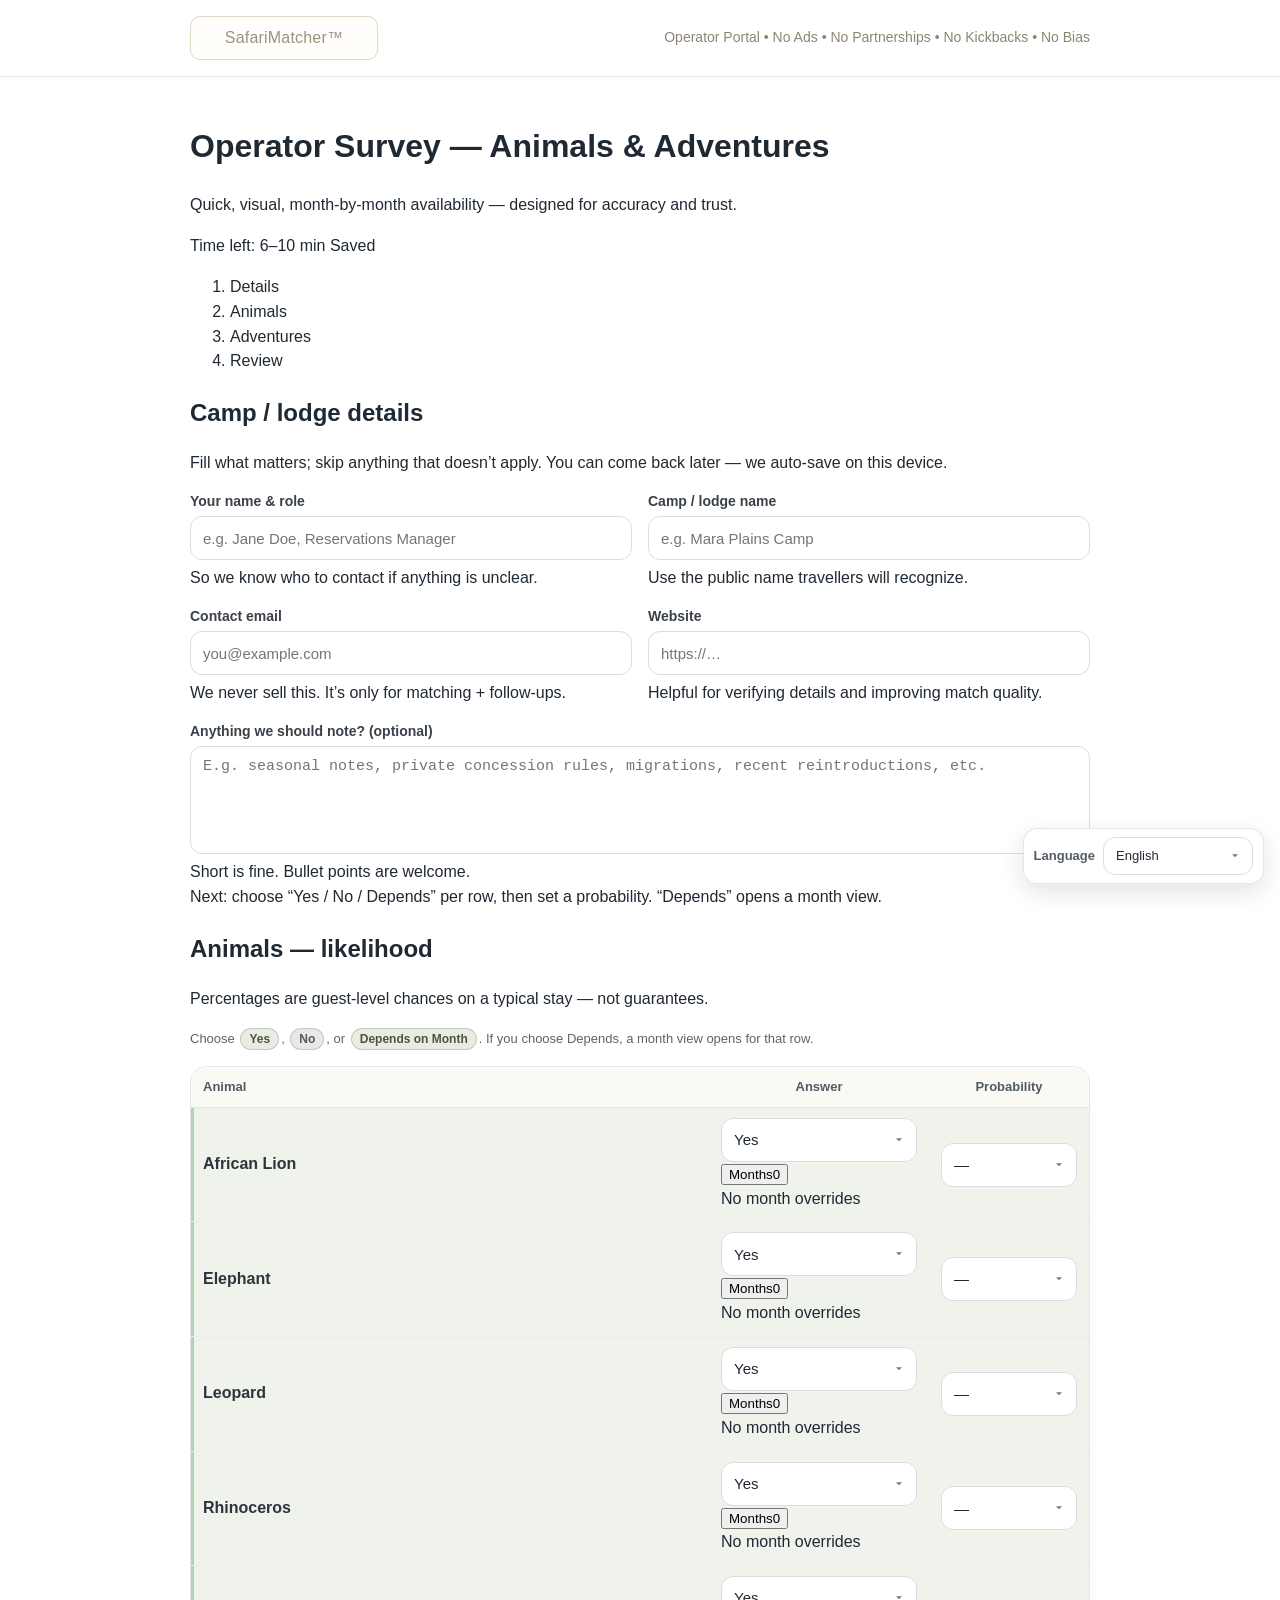
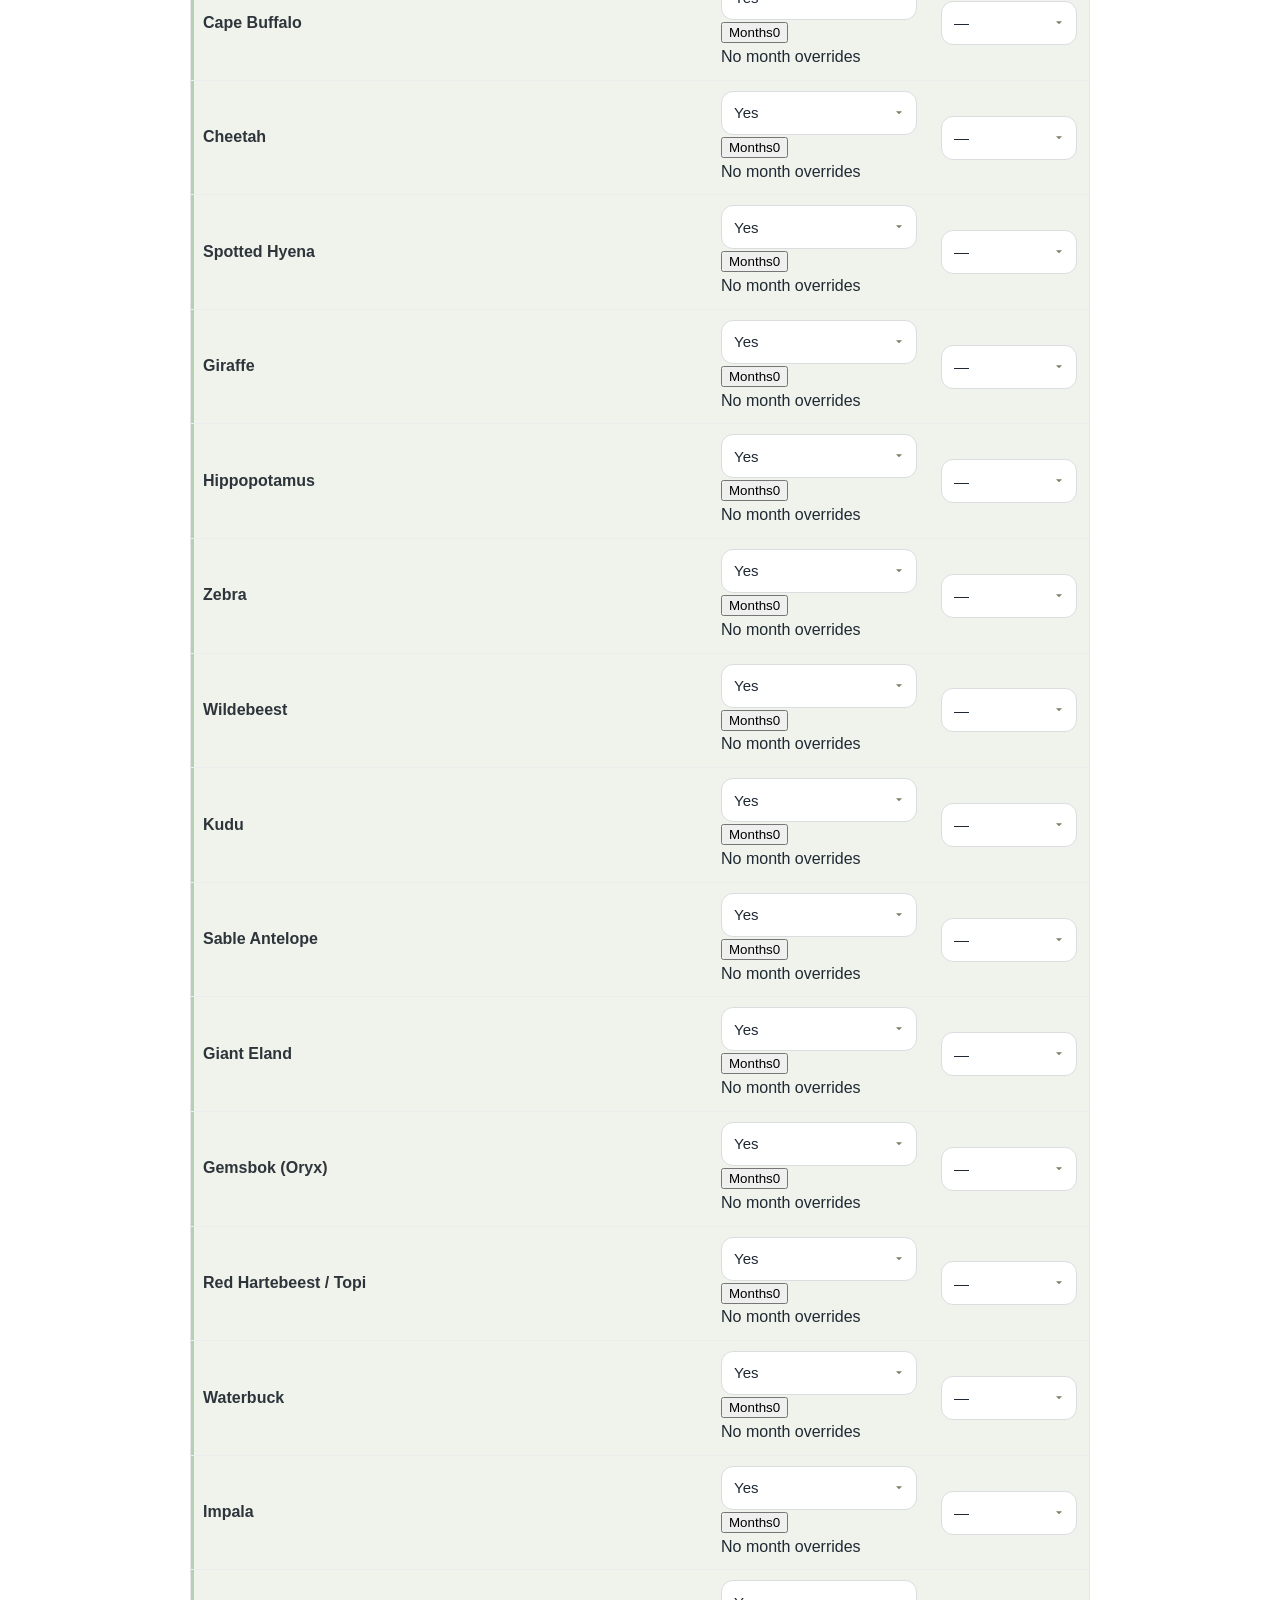
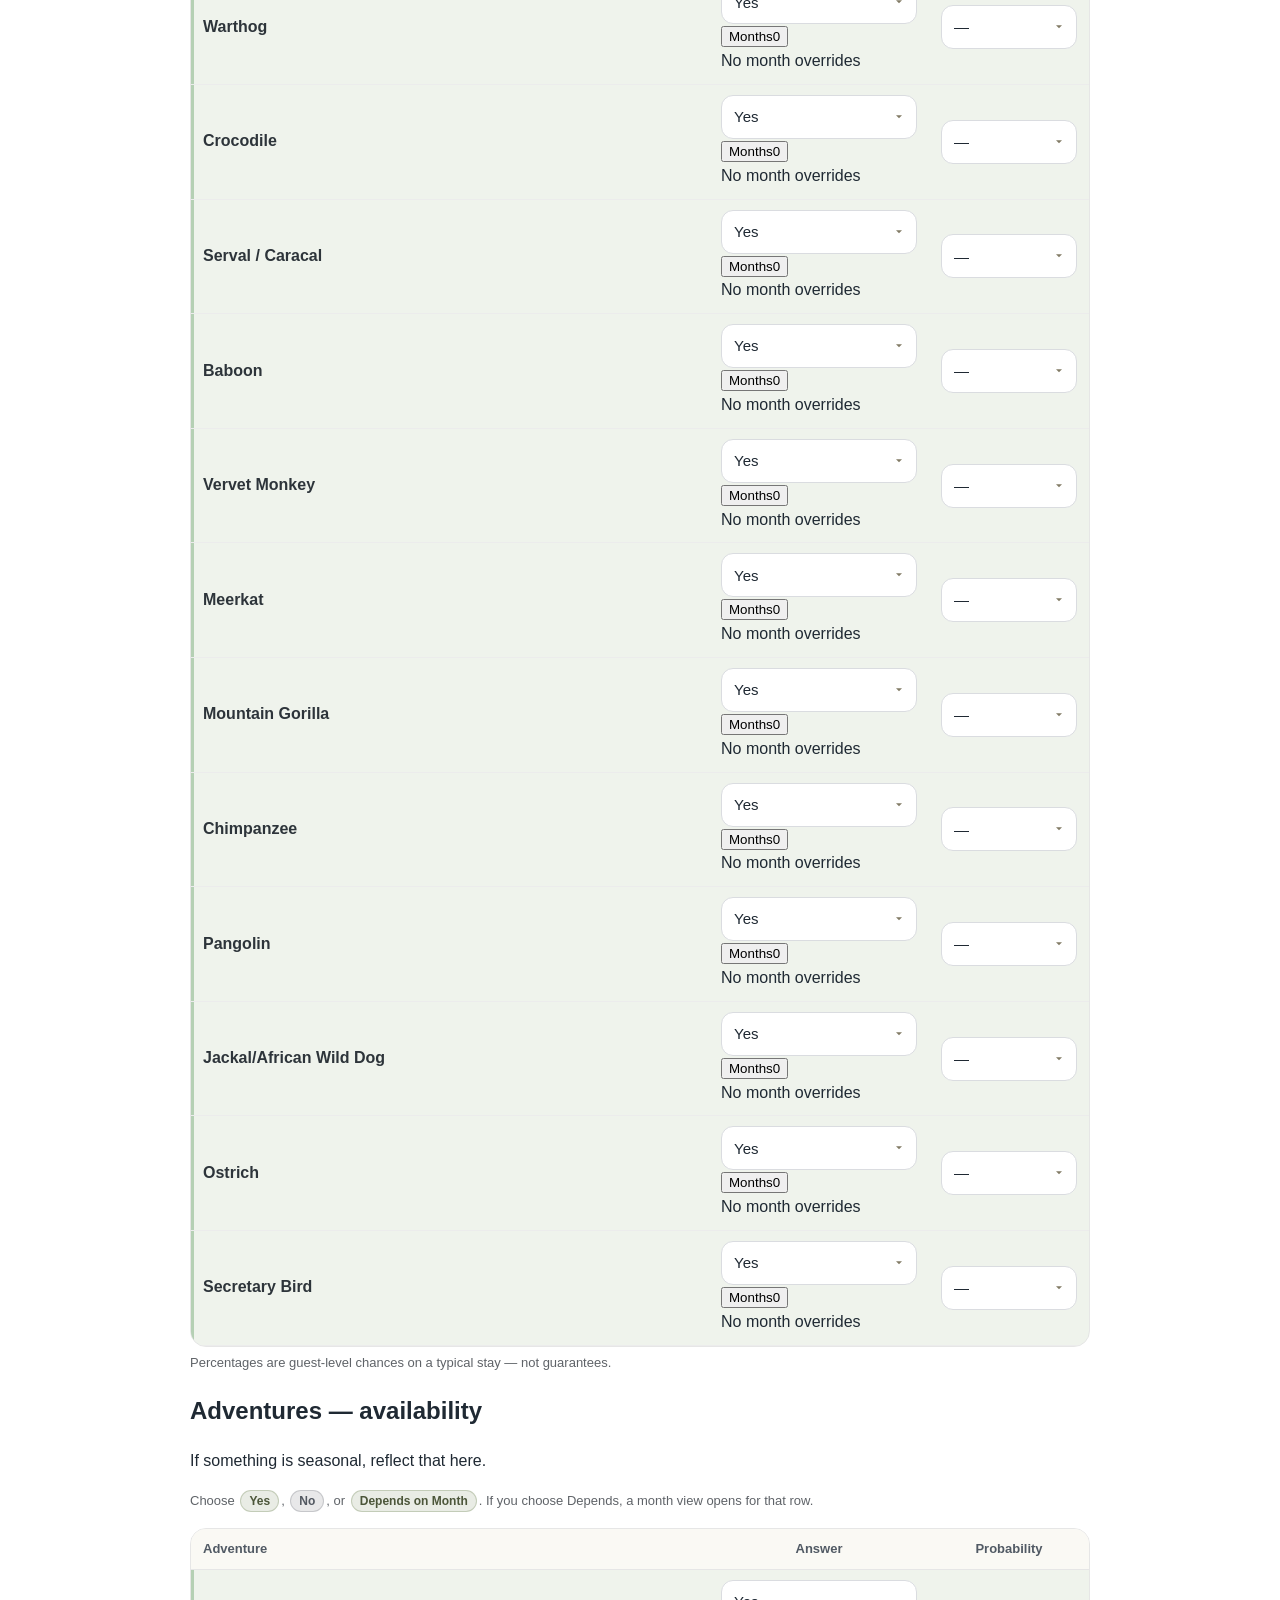
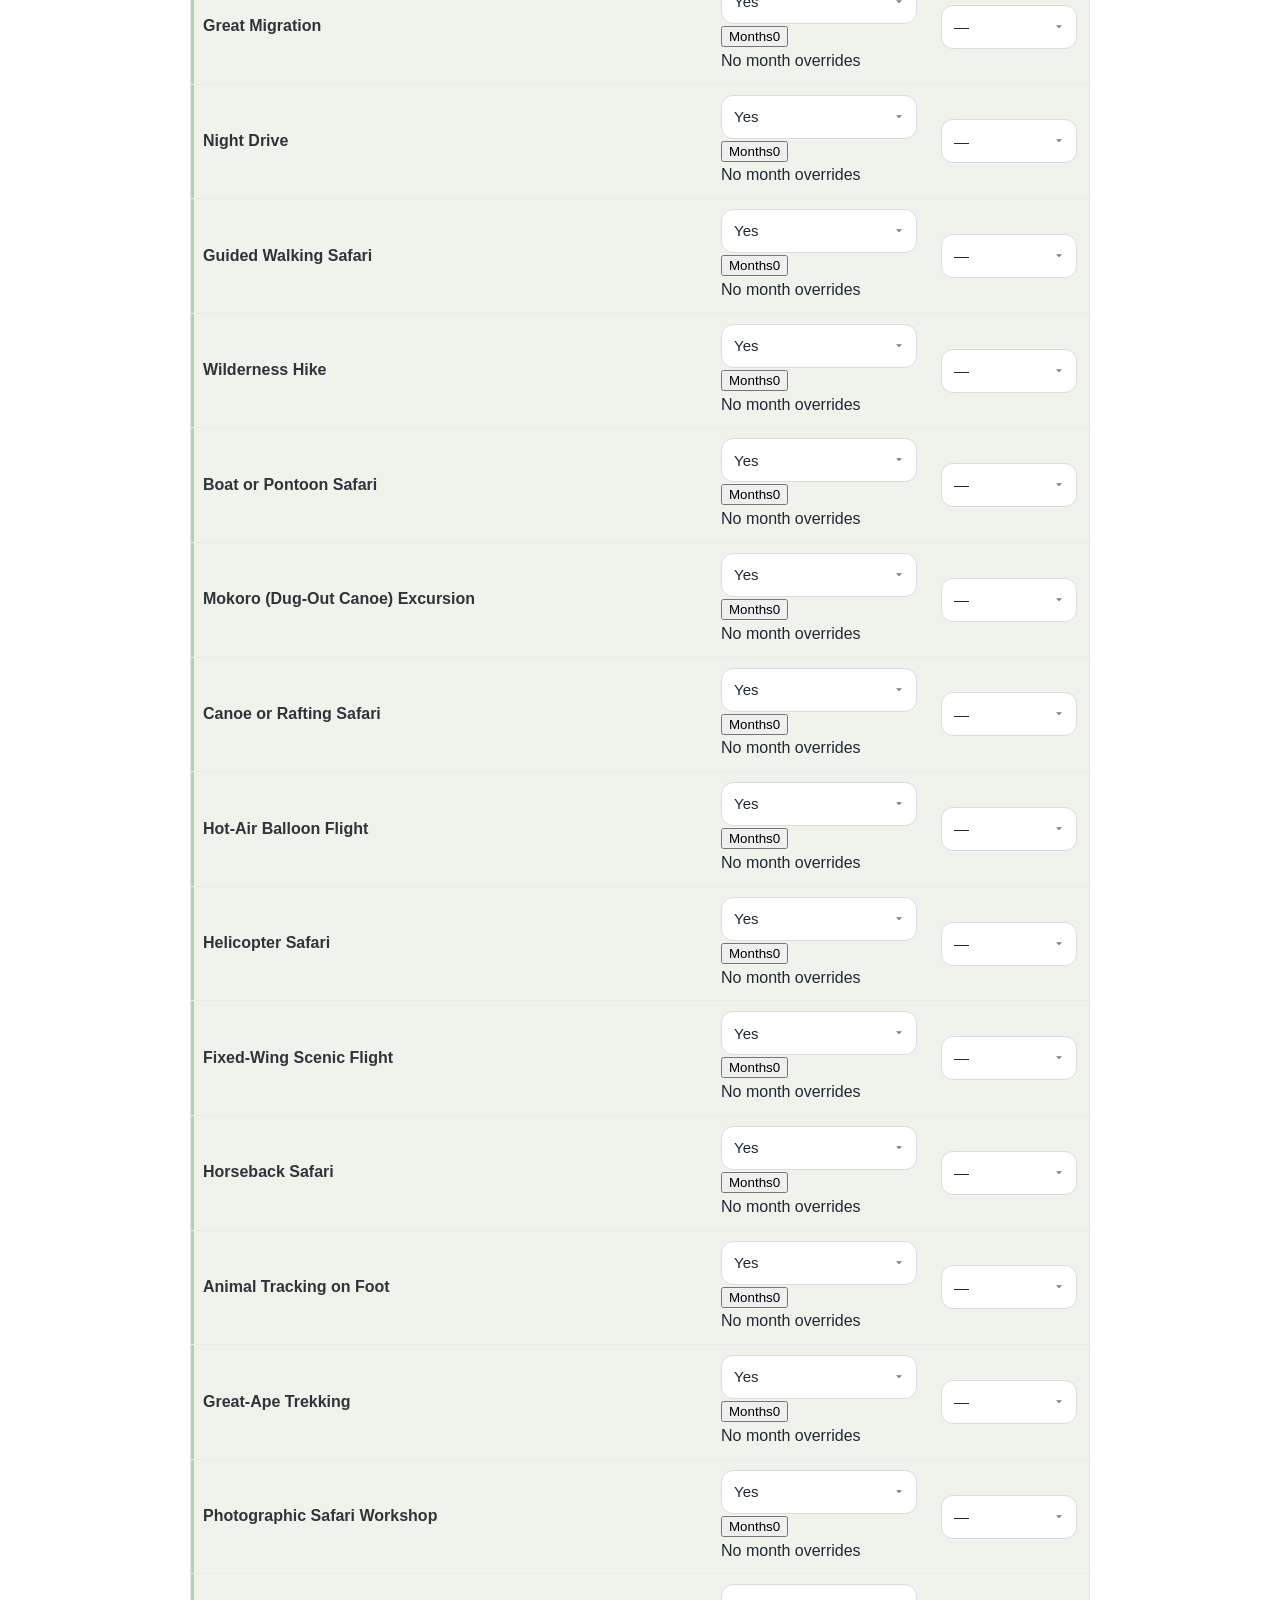
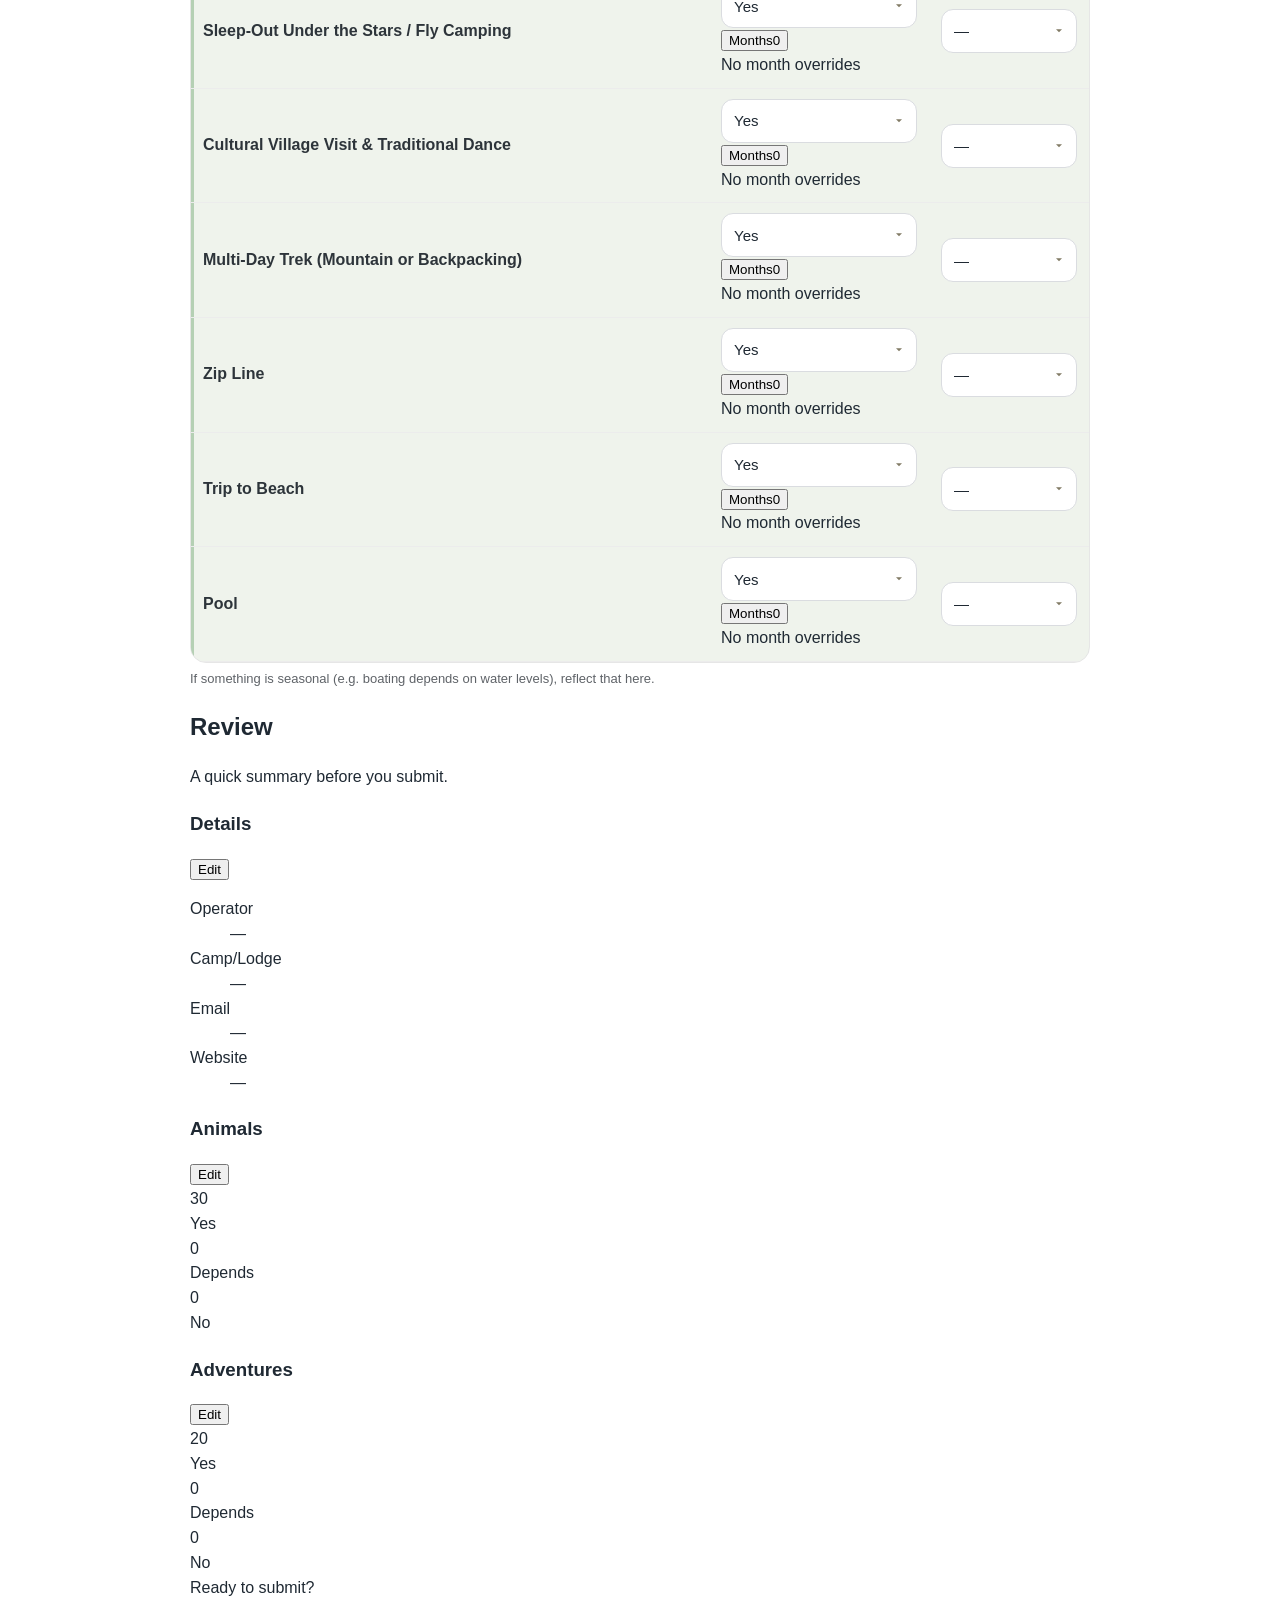
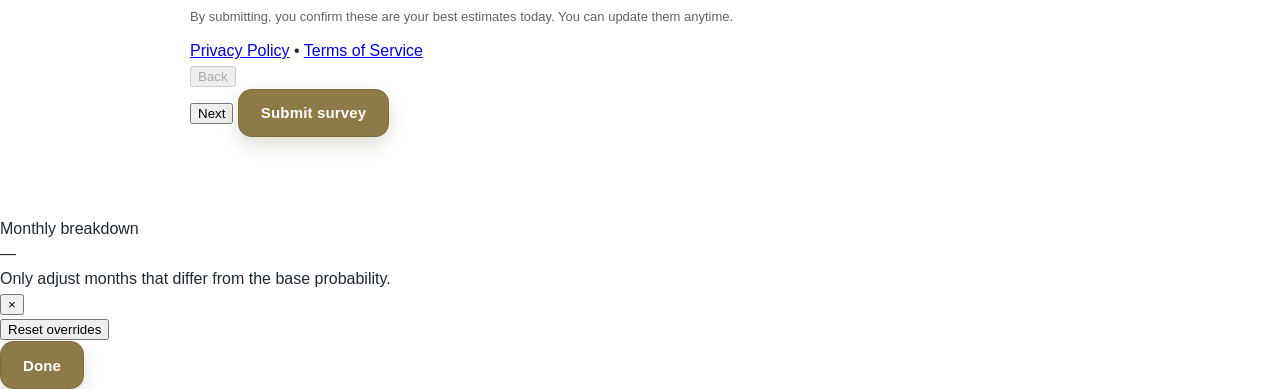
==== commit 04914918: "Update index.html" ====
--- a/index.html
+++ b/index.html
@@ -2,171 +2,249 @@
 <html lang="en">
 <head>
   <meta charset="utf-8">
-  <title>Safari Matcher — Operator Survey</title>
+  <title>SafariMatcher — Operator Survey</title>
   <meta name="viewport" content="width=device-width, initial-scale=1">
 
+  <!-- This page uses a separate CSS file for easier design iteration -->
   <link rel="stylesheet" href="style.css">
 </head>
 <body>
 
   <div class="topbar">
     <div class="container topbar-inner">
-      <div class="logo-slot" aria-label="Safari Matcher logo">
-        <img class="logo-mark" src="safarimatcher-logo.svg" alt="" decoding="async" loading="eager" onerror="this.style.display='none'">
-        <span class="logo-text">SafariMatcher&#8482;</span>
-      </div>
-      <div class="topbar-lines">
-        <div class="tagline" data-i18n="topbar.tagline">SafariMatcher = No Ads • No Partnerships • No Kickbacks • No Bias</div>
-        <div class="topbar-promise" data-i18n="topbar.promise">Just the best Safari Match for you!</div>
-      </div>
+      <div class="logo-slot" aria-label="Safari Matcher logo">SafariMatcher&#8482;</div>
+      <div class="tagline" data-i18n="topbar.tagline">Operator Portal • No Ads • No Partnerships • No Kickbacks • No Bias</div>
     </div>
   </div>
 
   <main class="container">
-    <section class="section">
-      <h1 data-i18n="survey.title">Operator Survey — Animals &amp; Adventures</h1>
-      <p class="lede" data-i18n="survey.intro">
-        Tell us what guests can realistically see and do at your camp, month by month.
-        This helps us match you with better-fit travellers.
-      </p>
-      <div class="time-left" id="timeLeft" aria-live="polite"></div>
-    </section>
-
-    <section class="section">
-      <h2 data-i18n="details.title">Camp / lodge details</h2>
-      <p class="lede" data-i18n="details.intro">
-        Usually 3–10 minutes. Fill what matters; skip anything that doesn’t apply.
-      </p>
-
-      <form id="operatorSurveyForm" novalidate action="https://formspree.io/f/xeeeajdg" method="POST">
-        <div class="form-grid">
-          <div class="field">
-            <label for="operatorName" data-i18n="label.operator_name">Your name &amp; role</label>
-            <input id="operatorName" name="operatorName" type="text" required
-                   placeholder="e.g. Jane Doe, Reservations Manager" data-i18n-placeholder="placeholder.operator_name">
+    <div class="wizard" id="wizard" aria-label="Operator survey wizard">
+      <header class="wizard-header">
+        <div class="wizard-title-row">
+          <div class="wizard-titles">
+            <h1 class="wizard-title" data-i18n="survey.title">Operator Survey — Animals &amp; Adventures</h1>
+            <p class="wizard-subtitle" data-i18n="survey.subtitle">
+              Quick, visual, month-by-month availability — designed for accuracy and trust.
+            </p>
           </div>
-          <div class="field">
-            <label for="campName" data-i18n="label.camp_name">Camp / lodge name</label>
-            <input id="campName" name="campName" type="text" required
-                   placeholder="e.g. Mara Plains Camp" data-i18n-placeholder="placeholder.camp_name">
-          </div>
-          <div class="field">
-            <label for="contactEmail" data-i18n="label.contact_email">Contact email</label>
-            <input id="contactEmail" name="email" type="email" required
-                   placeholder="you@example.com" data-i18n-placeholder="placeholder.contact_email">
-          </div>
-          <div class="field">
-            <label for="website" data-i18n="label.website">Website (optional)</label>
-            <input id="website" name="website" type="url" placeholder="https://&hellip;" data-i18n-placeholder="placeholder.website">
-          </div>
-          <div class="field">
-            <label for="campType" data-i18n="label.camp_type">Camp Type</label>
-            <select id="campType" name="campType" class="prob-select" required>
-              <option value="camp" data-i18n="camp_type.camp">Camp</option>
-              <option value="glamp" data-i18n="camp_type.glamp">Glamp</option>
-              <option value="fancy" data-i18n="camp_type.fancy">Fancy</option>
-            </select>
-          </div>
-          <div class="field is-hidden" id="amenitiesField">
-            <label for="amenities" data-i18n="label.amenities">Amenities</label>
-            <input id="amenities" name="amenities" type="text"
-                   placeholder="e.g. Wi‑Fi, ensuite bathrooms, A/C, hot water, pool, laundry, etc." data-i18n-placeholder="placeholder.amenities">
-          </div>
-
-        </div>
-
-        <div class="field">
-          <label for="notes" data-i18n="label.notes">Anything we should note? (optional)</label>
-          <textarea id="notes" name="notes" rows="3"
-                    placeholder="E.g. seasonal notes, private concession rules, migrations, recent reintroductions, etc." data-i18n-placeholder="placeholder.notes"></textarea>
-        </div>
-
-
-        <div class="field">
-          <label for="discount" data-i18n="label.discount">Discount offered to SafariMatcher guests</label>
-          <select id="discount" name="discount" class="prob-select" required>
-            <option value="" data-i18n="discount.option.none">–</option>
-            <option value="5">5%</option>
-            <option value="10">10%</option>
-            <option value="15">15%</option>
-            <option value="20" selected>20%</option>
-            <option value="25">25%</option>
-            <option value="custom" data-i18n="discount.option.custom">Custom</option>
-          </select>
-          <p class="small-note" data-i18n="discount.note">This can improve your ranking in addition to completing the survey.</p>
-        </div>
-
-        <div class="field is-hidden" id="discountCustomField">
-          <label for="discountCustom" data-i18n="label.discount_custom">Custom discount</label>
-          <div class="suffix-input">
-            <input id="discountCustom" name="discountCustom" type="number" inputmode="numeric" min="5" step="1"
-                   placeholder="e.g. 22" data-i18n-placeholder="placeholder.discount_custom">
-            <span class="suffix">%</span>
+
+          <div class="wizard-meta" aria-label="Survey meta">
+            <span class="chip" id="timeLeftChip" data-i18n="meta.time_left">Time left: 6–10 min</span>
+            <span class="save-chip" id="saveChip" data-i18n="autosave.ready">Auto‑save on</span>
           </div>
         </div>
 
+        <nav class="wizard-stepper" aria-label="Progress">
+          <ol class="stepper-list" id="stepperList">
+            <li class="stepper-item" data-step="0"><span class="stepper-dot" aria-hidden="true"></span><span class="stepper-label" data-i18n="step.details">Details</span></li>
+            <li class="stepper-item" data-step="1"><span class="stepper-dot" aria-hidden="true"></span><span class="stepper-label" data-i18n="step.animals">Animals</span></li>
+            <li class="stepper-item" data-step="2"><span class="stepper-dot" aria-hidden="true"></span><span class="stepper-label" data-i18n="step.adventures">Adventures</span></li>
+            <li class="stepper-item" data-step="3"><span class="stepper-dot" aria-hidden="true"></span><span class="stepper-label" data-i18n="step.review">Review</span></li>
+          </ol>
+          <div class="stepper-bar" aria-hidden="true">
+            <div class="stepper-fill" id="stepperFill"></div>
+          </div>
+        </nav>
+      </header>
+
+      <form id="operatorSurveyForm" class="wizard-form" novalidate action="https://formspree.io/f/xeeeajdg" method="POST">
         <!-- Formspree-friendly summary (kept hidden). This prevents thousands of matrix fields cluttering the dashboard. -->
         <textarea id="messageField" name="message" style="display:none"></textarea>
 
-        <div class="survey-shell">
-          <h3 data-i18n="animals.title">1. Animals — likelihood by month</h3>
-          <p class="small-note" data-i18n="animals.mode_help">
-            Choose <span class="pill-inline pill-yes">Yes</span>, <span class="pill-inline pill-no">No</span>, or <span class="pill-inline pill-yes">Depends on Month</span>.
-            If you choose Depends, a month grid opens for that one row.
-          </p>
-
-          <div class="matrix-wrapper">
-            <table class="matrix-table" aria-describedby="animalsHelp">
-              <thead>
-                <tr>
-                  <th class="sticky-col" data-i18n="table.animal">Animal</th>
-                  <th style="width:180px" data-i18n="table.answer">Answer</th>
-                  <th style="width:140px" data-i18n="table.probability">Probability</th>
-                </tr>
-              </thead>
-              <tbody id="animalsBody" data-group="animals"></tbody>
-            </table>
-          </div>
-          <p id="animalsHelp" class="small-note" data-i18n="animals.help">
-            Estimated percent chance of seeing each animal during a typical guest stay.
-          </p>
+        <div class="wizard-body">
+          <!-- STEP 1: DETAILS -->
+          <section class="wizard-step is-active" data-step="0" aria-label="Details">
+            <div class="step-card">
+              <div class="step-head">
+                <h2 class="step-title" data-i18n="details.title">Camp / lodge details</h2>
+                <p class="step-hint" data-i18n="details.intro">
+                  Fill what matters; skip anything that doesn’t apply. You can come back later — we auto‑save on this device.
+                </p>
+              </div>
+
+              <div class="form-grid">
+                <div class="field">
+                  <label for="operatorName" data-i18n="label.operator_name">Your name &amp; role</label>
+                  <input id="operatorName" name="operatorName" type="text" required
+                         placeholder="e.g. Jane Doe, Reservations Manager" data-i18n-placeholder="placeholder.operator_name" autocomplete="name">
+                  <div class="field-help" data-i18n="help.operator_name">So we know who to contact if anything is unclear.</div>
+                </div>
+
+                <div class="field">
+                  <label for="campName" data-i18n="label.camp_name">Camp / lodge name</label>
+                  <input id="campName" name="campName" type="text" required
+                         placeholder="e.g. Mara Plains Camp" data-i18n-placeholder="placeholder.camp_name" autocomplete="organization">
+                  <div class="field-help" data-i18n="help.camp_name">Use the public name travellers will recognize.</div>
+                </div>
+
+                <div class="field">
+                  <label for="contactEmail" data-i18n="label.contact_email">Contact email</label>
+                  <input id="contactEmail" name="email" type="email" required
+                         placeholder="you@example.com" data-i18n-placeholder="placeholder.contact_email" autocomplete="email">
+                  <div class="field-help" data-i18n="help.contact_email">We never sell this. It’s only for matching + follow‑ups.</div>
+                </div>
+
+                <div class="field">
+                  <label for="website" data-i18n="label.website">Website</label>
+                  <input id="website" name="website" type="url" required placeholder="https://&hellip;" data-i18n-placeholder="placeholder.website" inputmode="url">
+                  <div class="field-help" data-i18n="help.website">Helpful for verifying details and improving match quality.</div>
+                </div>
+              </div>
+
+              <div class="field">
+                <label for="notes" data-i18n="label.notes">Anything we should note? (optional)</label>
+                <textarea id="notes" name="notes" rows="3"
+                          placeholder="E.g. seasonal notes, private concession rules, migrations, recent reintroductions, etc." data-i18n-placeholder="placeholder.notes"></textarea>
+                <div class="field-help" data-i18n="help.notes">Short is fine. Bullet points are welcome.</div>
+              </div>
+            </div>
+
+            <div class="step-footer">
+              <div class="tip" role="note">
+                <span class="tip-dot" aria-hidden="true"></span>
+                <span class="tip-text" data-i18n="tip.details">
+                  Next: choose “Yes / No / Depends” per row, then set a probability. “Depends” opens a month view.
+                </span>
+              </div>
+            </div>
+          </section>
+
+          <!-- STEP 2: ANIMALS -->
+          <section class="wizard-step" data-step="1" aria-label="Animals">
+            <div class="step-card">
+              <div class="step-head">
+                <h2 class="step-title" data-i18n="animals.title">Animals — likelihood</h2>
+                <p class="step-hint" data-i18n="animals.help_short">Percentages are guest‑level chances on a typical stay — not guarantees.</p>
+              </div>
+
+              <div class="matrix-top">
+                <p class="mode-help small-note" data-i18n="animals.mode_help">
+                  Choose <span class="pill-inline pill-yes">Yes</span>, <span class="pill-inline pill-no">No</span>, or <span class="pill-inline pill-yes">Depends on Month</span>.
+                  If you choose Depends, a month grid opens for that one row.
+                </p>
+              </div>
+
+              <div class="matrix-wrapper" role="region" aria-label="Animals matrix">
+                <table class="matrix-table" aria-describedby="animalsHelp">
+                  <thead>
+                    <tr>
+                      <th class="sticky-col" data-i18n="table.animal">Animal</th>
+                      <th style="width:220px" data-i18n="table.answer">Answer</th>
+                      <th style="width:160px" data-i18n="table.probability">Probability</th>
+                    </tr>
+                  </thead>
+                  <tbody id="animalsBody" data-group="animals"></tbody>
+                </table>
+              </div>
+              <p id="animalsHelp" class="small-note" data-i18n="animals.help">
+                Percentages are guest-level chances on a typical stay — not guarantees.
+              </p>
+            </div>
+          </section>
+
+          <!-- STEP 3: ADVENTURES -->
+          <section class="wizard-step" data-step="2" aria-label="Adventures">
+            <div class="step-card">
+              <div class="step-head">
+                <h2 class="step-title" data-i18n="adventures.title">Adventures — availability</h2>
+                <p class="step-hint" data-i18n="adventures.help_short">If something is seasonal, reflect that here.</p>
+              </div>
+
+              <div class="matrix-top">
+                <p class="mode-help small-note" data-i18n="adventures.mode_help">
+                  Choose <span class="pill-inline pill-yes">Yes</span>, <span class="pill-inline pill-no">No</span>, or <span class="pill-inline pill-yes">Depends on Month</span>.
+                  If you choose Depends, a month grid opens for that one row.
+                </p>
+              </div>
+
+              <div class="matrix-wrapper" role="region" aria-label="Adventures matrix">
+                <table class="matrix-table" aria-describedby="adventuresHelp">
+                  <thead>
+                    <tr>
+                      <th class="sticky-col" data-i18n="table.adventure">Adventure</th>
+                      <th style="width:220px" data-i18n="table.answer">Answer</th>
+                      <th style="width:160px" data-i18n="table.probability">Probability</th>
+                    </tr>
+                  </thead>
+                  <tbody id="adventuresBody" data-group="adventures"></tbody>
+                </table>
+              </div>
+              <p id="adventuresHelp" class="small-note" data-i18n="adventures.help">
+                If something is seasonal (e.g. boating depends on water levels), reflect that here.
+              </p>
+            </div>
+          </section>
+
+          <!-- STEP 4: REVIEW + SUBMIT -->
+          <section class="wizard-step" data-step="3" aria-label="Review and submit">
+            <div class="step-card">
+              <div class="step-head">
+                <h2 class="step-title" data-i18n="review.title">Review</h2>
+                <p class="step-hint" data-i18n="review.subtitle">A quick summary before you submit.</p>
+              </div>
+
+              <div class="review-grid">
+                <div class="review-card">
+                  <div class="review-card-head">
+                    <h3 class="review-card-title" data-i18n="review.details">Details</h3>
+                    <button type="button" class="link-btn" data-go-step="0" data-i18n="review.edit">Edit</button>
+                  </div>
+                  <dl class="review-dl">
+                    <div class="review-row"><dt data-i18n="pretty.operator">Operator</dt><dd id="reviewOperator">—</dd></div>
+                    <div class="review-row"><dt data-i18n="pretty.camp">Camp/Lodge</dt><dd id="reviewCamp">—</dd></div>
+                    <div class="review-row"><dt data-i18n="pretty.email">Email</dt><dd id="reviewEmail">—</dd></div>
+                    <div class="review-row"><dt data-i18n="pretty.website">Website</dt><dd id="reviewWebsite">—</dd></div>
+                  </dl>
+                </div>
+
+                <div class="review-card">
+                  <div class="review-card-head">
+                    <h3 class="review-card-title" data-i18n="pretty.animals">Animals</h3>
+                    <button type="button" class="link-btn" data-go-step="1" data-i18n="review.edit">Edit</button>
+                  </div>
+                  <div class="review-stats" id="reviewAnimalsStats"></div>
+                </div>
+
+                <div class="review-card">
+                  <div class="review-card-head">
+                    <h3 class="review-card-title" data-i18n="pretty.adventures">Adventures</h3>
+                    <button type="button" class="link-btn" data-go-step="2" data-i18n="review.edit">Edit</button>
+                  </div>
+                  <div class="review-stats" id="reviewAdventuresStats"></div>
+                </div>
+              </div>
+
+              <div class="submit-box">
+                <div class="submit-box-title" data-i18n="submit.ready">Ready to submit?</div>
+                <p class="small-note" data-i18n="submit.note">
+                  By submitting, you confirm these are your best estimates today. You can update them anytime.
+                </p>
+
+                <div class="legal-links">
+                  <a href="https://safarimatcher.com/privacy-policy" target="_blank" rel="noopener" data-i18n="link.privacy">Privacy Policy</a>
+                  <span class="dot" aria-hidden="true">•</span>
+                  <a href="https://safarimatcher.com/terms-of-service" target="_blank" rel="noopener" data-i18n="link.terms">Terms of Service</a>
+                </div>
+              </div>
+            </div>
+          </section>
         </div>
 
-        <div class="survey-shell">
-          <h3 data-i18n="adventures.title">2. Adventures — availability by month</h3>
-          <p class="small-note" data-i18n="adventures.mode_help">
-            Choose <span class="pill-inline pill-yes">Yes</span>, <span class="pill-inline pill-no">No</span>, or <span class="pill-inline pill-yes">Depends on Month</span>.
-            If you choose Depends, a month grid opens for that one row.
-          </p>
-
-          <div class="matrix-wrapper">
-            <table class="matrix-table" aria-describedby="adventuresHelp">
-              <thead>
-                <tr>
-                  <th class="sticky-col" data-i18n="table.adventure">Adventure</th>
-                  <th style="width:180px" data-i18n="table.answer">Answer</th>
-                  <th style="width:140px" data-i18n="table.probability">Probability</th>
-                </tr>
-              </thead>
-              <tbody id="adventuresBody" data-group="adventures"></tbody>
-            </table>
-          </div>
-          <p id="adventuresHelp" class="small-note" data-i18n="adventures.help">
-            If something is seasonal (e.g. boating depends on water levels), reflect that here.
-          </p>
-        </div>
-
-        <div class="form-footer">
-          <button type="submit" class="btn-primary" data-i18n="submit.button">Submit survey</button>
-          <p class="small-note" data-i18n="submit.note">
-            By submitting, you confirm these are your best estimates today. You can update them anytime.
-          </p>
+        <footer class="wizard-nav" aria-label="Wizard navigation">
+          <button type="button" class="btn-secondary" id="prevBtn" data-i18n="nav.back">Back</button>
+          <div class="nav-spacer"></div>
+          <button type="button" class="btn-secondary" id="nextBtn" data-i18n="nav.next">Next</button>
+          <button type="submit" class="btn-primary is-hidden" id="submitBtn" data-i18n="submit.button">Submit survey</button>
+        </footer>
+
+        <div class="form-status-wrap">
           <div id="formStatus" class="form-status" role="status" aria-live="polite"></div>
         </div>
       </form>
-    </section>
+    </div>
   </main>
 
+  <!-- Language picker (fixed) -->
   <div id="langSwitcher">
     <label id="langSwitcherLabel" for="languageSelect" data-i18n="language.label">Language</label>
     <select id="languageSelect" aria-label="Select language" data-i18n-aria-label="language.aria_label">
@@ -179,6 +257,31 @@
     </select>
   </div>
 
+  <!-- Month side-sheet -->
+  <div class="sheet-overlay is-hidden" id="monthSheetOverlay" role="dialog" aria-modal="true" aria-labelledby="monthSheetTitle">
+    <div class="sheet-backdrop" data-action="close" aria-hidden="true"></div>
+
+    <div class="sheet" role="document" tabindex="-1">
+      <div class="sheet-header">
+        <div class="sheet-header-text">
+          <div class="sheet-kicker" data-i18n="sheet.kicker">Monthly breakdown</div>
+          <div class="sheet-title" id="monthSheetTitle">—</div>
+          <div class="sheet-subtitle" data-i18n="sheet.subtitle">Only adjust months that differ from the base probability.</div>
+        </div>
+
+        <button type="button" class="icon-btn" id="sheetCloseBtn" data-i18n-aria-label="sheet.close_aria" aria-label="Close">×</button>
+      </div>
+
+      <div class="sheet-body" id="monthSheetBody"></div>
+
+      <div class="sheet-footer">
+        <button type="button" class="btn-secondary" id="sheetResetBtn" data-i18n="sheet.reset">Reset overrides</button>
+        <div class="nav-spacer"></div>
+        <button type="button" class="btn-primary" id="sheetDoneBtn" data-i18n="sheet.done">Done</button>
+      </div>
+    </div>
+  </div>
+
   <script>
   (function(){
     const CONFIG = {
@@ -187,7 +290,7 @@
       MAILTO_FALLBACK_TO: ''
     };
 
-const months = [
+    const months = [
       { id:'jan', label:'Jan' },
       { id:'feb', label:'Feb' },
       { id:'mar', label:'Mar' },
@@ -233,9 +336,7 @@
       { id:'pangolin',               label:'Pangolin' },
       { id:'jackal-wild-dog',        label:'Jackal/African Wild Dog' },
       { id:'ostrich',                label:'Ostrich' },
-      { id:'secretary-bird',         label:'Secretary Bird' },
-      { id:'other',                  label:'Other' }
-
+      { id:'secretary-bird',         label:'Secretary Bird' }
     ];
 
     // Full adventures list
@@ -259,60 +360,121 @@
       { id:'multi-day-trek',                  label:'Multi-Day Trek (Mountain or Backpacking)' },
       { id:'zip-line',                        label:'Zip Line' },
       { id:'trip-to-beach',                   label:'Trip to Beach' },
-      { id:'pool',                            label:'Pool' },
-      { id:'other',                  label:'Other' }
-
+      { id:'pool',                            label:'Pool' }
     ];
 
     const DEFAULT_LANG = 'en';
     const LANG_STORAGE_KEY = 'safarimatcher_lang';
     const SUPPORTED_LANGS = ['en', 'sw', 'ar', 'fr', 'ha', 'yo'];
+
+    // Draft autosave
+    const DRAFT_KEY = 'safarimatcher_operator_survey_draft_v3';
+    const DRAFT_VERSION = 3;
 
     const translations = {
       en: {
         'language.label':'Language',
         'language.aria_label':'Select language',
-        'topbar.tagline':'SafariMatcher = No Ads • No Partnerships • No Kickbacks • No Bias',
+
+        'topbar.tagline':'Operator Portal • No Ads • No Partnerships • No Kickbacks • No Bias',
+
         'survey.title':'Operator Survey — Animals & Adventures',
-        'survey.intro':'Tell us what guests can realistically see and do at your camp, month by month. This helps us match you with better-fit travellers.',
+        'survey.subtitle':'Quick, visual, month-by-month availability — designed for accuracy and trust.',
+        'meta.eta':'Est. 6–10 min',
+        'meta.time_left':'Time left: {range}',
+
+        'autosave.ready':'Auto‑save on',
+        'autosave.saving':'Saving…',
+        'autosave.saved':'Saved',
+        'autosave.restored':'Draft restored',
+
+        'step.details':'Details',
+        'step.animals':'Animals',
+        'step.adventures':'Adventures',
+        'step.review':'Review',
+
+        'nav.back':'Back',
+        'nav.next':'Next',
+
         'details.title':'Camp / lodge details',
-        'details.intro':'Usually 3–10 minutes. Fill what matters; skip anything that doesn’t apply.',
+        'details.intro':'Fill what matters; skip anything that doesn’t apply. You can come back later — we auto‑save on this device.',
+        'help.operator_name':'So we know who to contact if anything is unclear.',
+        'help.camp_name':'Use the public name travellers will recognize.',
+        'help.contact_email':'We never sell this. It’s only for matching + follow‑ups.',
+        'help.website':'Helpful for verifying details and improving match quality.',
+        'help.notes':'Short is fine. Bullet points are welcome.',
+        'tip.details':'Next: choose “Yes / No / Depends” per row, then set a probability. “Depends” opens a month view.',
+
         'label.operator_name':'Your name & role',
         'placeholder.operator_name':'e.g. Jane Doe, Reservations Manager',
         'label.camp_name':'Camp / lodge name',
         'placeholder.camp_name':'e.g. Mara Plains Camp',
         'label.contact_email':'Contact email',
         'placeholder.contact_email':'you@example.com',
-        'label.website':'Website (optional)',
+        'label.website':'Website',
         'placeholder.website':'https://…',
         'label.notes':'Anything we should note? (optional)',
         'placeholder.notes':'E.g. seasonal notes, private concession rules, migrations, recent reintroductions, etc.',
-        'animals.title':'1. Animals — likelihood by month',
-        'adventures.title':'2. Adventures — availability by month',
-        'animals.mode_help':'Choose {yes}, {no}, or {depends}. If you choose Depends, a month grid opens for that one row.',
-        'adventures.mode_help':'Choose {yes}, {no}, or {depends}. If you choose Depends, a month grid opens for that one row.',
+
+        'animals.title':'Animals — likelihood',
+        'animals.help_short':'Percentages are guest‑level chances on a typical stay — not guarantees.',
+        'adventures.title':'Adventures — availability',
+        'adventures.help_short':'If something is seasonal, reflect that here.',
+
+        'animals.mode_help':'Choose {yes}, {no}, or {depends}. If you choose Depends, a month view opens for that row.',
+        'adventures.mode_help':'Choose {yes}, {no}, or {depends}. If you choose Depends, a month view opens for that row.',
         'mode.yes':'Yes',
         'mode.no':'No',
         'mode.depends':'Depends on Month',
+
+        'row.months':'Months',
+        'row.edit_months':'Edit months',
+        'row.overrides':'Overrides',
+        'row.no_overrides':'No month overrides',
+
         'table.animal':'Animal',
         'table.adventure':'Adventure',
         'table.answer':'Answer',
         'table.probability':'Probability',
-        'animals.help':'Estimated percent chance of seeing each animal during a typical guest stay.',
+
+        'animals.help':'Percentages are guest-level chances on a typical stay — not guarantees.',
         'adventures.help':'If something is seasonal (e.g. boating depends on water levels), reflect that here.',
+
+        'sheet.kicker':'Monthly breakdown',
+        'sheet.subtitle':'Only adjust months that differ from the base probability.',
+        'sheet.reset':'Reset overrides',
+        'sheet.done':'Done',
+        'sheet.close_aria':'Close',
+
+        'review.title':'Review',
+        'review.subtitle':'A quick summary before you submit.',
+        'review.details':'Details',
+        'review.edit':'Edit',
+        'review.yes':'Yes',
+        'review.no':'No',
+        'review.depends':'Depends',
+        'review.items':'items',
+        'review.optional':'(optional)',
+
+        'submit.ready':'Ready to submit?',
         'submit.button':'Submit survey',
         'submit.note':'By submitting, you confirm these are your best estimates today. You can update them anytime.',
-        'panel.monthly':'Monthly breakdown',
-        'panel.diff':'Only fill months that differ.',
-        'status.missing':'Please fill in your name, camp/lodge name, and email.',
+
+        'link.privacy':'Privacy Policy',
+        'link.terms':'Terms of Service',
+
+        'status.missing':'Please fill in your name, camp/lodge name, email, and website.',
+        'status.details_required':'Please complete the required details before continuing.',
         'status.submitting':'Submitting your answers...',
         'status.saved':'Thank you - your survey has been saved. You can always update it later.',
         'status.mailto':'Thanks - your email app should open to send a summary. For full results, please use the configured submission endpoint.',
         'status.not_configured':'Submission is not configured yet. Please contact SafariMatcher to enable the survey link.',
         'status.failed':'We could not submit your survey. Please try again, or contact SafariMatcher support.',
+
         'subject.prefix':'SafariMatcher Operator Survey - ',
         'mail.note1':'NOTE: This email fallback does not include the full matrix.',
         'mail.note2':'Please ask SafariMatcher to enable a secure submission endpoint (recommended).',
+
         'pretty.title':'SafariMatcher Operator Survey',
         'pretty.operator':'Operator',
         'pretty.camp':'Camp/Lodge',
@@ -329,191 +491,310 @@
         'pretty.base':'Base',
         'pretty.overrides':'Overrides',
         'pretty.no_overrides':'(no overrides)',
-        'topbar.promise':'Just the best Safari Match for you!',
-        'time_left.format':'Estimated time left: {range}',
-        'time_left.minute':'minute',
-        'time_left.minutes':'minutes',
-        'time_left.less_than_one':'less than 1 minute',
-        'label.camp_type':'Camp Type',
-        'camp_type.camp':'Camp',
-        'camp_type.glamp':'Glamp',
-        'camp_type.fancy':'Fancy',
-        'label.amenities':'Amenities',
-        'placeholder.amenities':'e.g. Wi‑Fi, ensuite bathrooms, A/C, hot water, pool, laundry, etc.',
-        'label.discount':'Discount offered to SafariMatcher guests',
-        'discount.option.none':'–',
-        'discount.option.custom':'Custom',
-        'discount.note':'This can improve your ranking in addition to completing the survey.',
-        'label.discount_custom':'Custom discount',
-        'placeholder.discount_custom':'e.g. 22',
-        'placeholder.other_animal':'Other animal…',
-        'placeholder.other_adventure':'Other activity…',
-        'aria.other_animal':'Other animal name',
-        'aria.other_adventure':'Other activity name',
+
         'month.jan':'Jan','month.feb':'Feb','month.mar':'Mar','month.apr':'Apr','month.may':'May','month.jun':'Jun',
         'month.jul':'Jul','month.aug':'Aug','month.sep':'Sep','month.oct':'Oct','month.nov':'Nov','month.dec':'Dec'
       },
       sw: {
         'language.label':'Lugha','language.aria_label':'Chagua lugha',
-        'topbar.tagline':'SafariMatcher = Hakuna Matangazo • Hakuna Ubia • Hakuna Malipo ya Chinichini • Hakuna Upendeleo',
+        'topbar.tagline':'Portal ya Waendeshaji • Hakuna Matangazo • Hakuna Ushirika • Hakuna Kickback • Hakuna Upendeleo',
+
         'survey.title':'Utafiti wa Mwendeshaji — Wanyama na Matukio',
-        'survey.intro':'Tuambie wageni wanaweza kuona na kufanya nini kambini kwako, mwezi kwa mwezi. Hii husaidia kuoanisha wageni wanaokufaa zaidi.',
+        'survey.subtitle':'Upatikanaji wa mwezi kwa mwezi, kwa njia safi na ya kuaminika.',
+        'meta.eta':'Dakika 6–10 (kadirio)',
+        'meta.time_left':'Muda uliosalia: {range}',
+
+        'autosave.ready':'Hifadhi kiotomatiki iko tayari',
+        'autosave.saving':'Inahifadhi…',
+        'autosave.saved':'Imehifadhiwa',
+        'autosave.restored':'Rasimu imerejeshwa',
+
+        'step.details':'Maelezo',
+        'step.animals':'Wanyama',
+        'step.adventures':'Matukio',
+        'step.review':'Kagua',
+
+        'nav.back':'Rudi',
+        'nav.next':'Endelea',
+
         'details.title':'Maelezo ya kambi / lodge',
-        'details.intro':'Kwa kawaida dakika 3–10. Jaza muhimu; ruka kisichohusika.',
-        'label.operator_name':'Jina na jukumu lako','placeholder.operator_name':'mf. Jane Doe, Meneja wa Uhifadhi',
-        'label.camp_name':'Jina la kambi / lodge','placeholder.camp_name':'mf. Mara Plains Camp',
-        'label.contact_email':'Barua pepe ya mawasiliano','placeholder.contact_email':'you@example.com',
-        'label.website':'Tovuti (hiari)','placeholder.website':'https://…',
+        'details.intro':'Jaza muhimu; ruka kisichohusika. Unaweza kurudi baadaye — tunahifadhi kwenye kifaa hiki.',
+        'help.operator_name':'Ili tujue wa kuwasiliana naye tukihitaji ufafanuzi.',
+        'help.camp_name':'Tumia jina la umma ambalo wasafiri watalitambua.',
+        'help.contact_email':'Hatuuzi hii. Ni kwa ulinganishaji na mawasiliano tu.',
+        'help.website':'Husaidia kuthibitisha maelezo na kuboresha ulinganishaji.',
+        'help.notes':'Fupi inatosha. Nukta zinakaribishwa.',
+        'tip.details':'Kisha: chagua “Ndio / Hapana / Inategemea” kwa kila mstari, kisha weka uwezekano. “Inategemea” hufungua miezi.',
+
+        'label.operator_name':'Jina na jukumu lako','placeholder.operator_name':'mf. Asha Juma, Meneja wa Uhifadhi',
+        'label.camp_name':'Jina la kambi / lodge','placeholder.camp_name':'mf. Kambi ya Mara Plains',
+        'label.contact_email':'Barua pepe ya mawasiliano','placeholder.contact_email':'wewe@mfano.com',
+        'label.website':'Tovuti','placeholder.website':'https://…',
         'label.notes':'Kuna chochote cha kuzingatia? (hiari)',
         'placeholder.notes':'Mf. maelezo ya msimu, sheria za concession binafsi, uhamaji, kurejeshwa kwa spishi, n.k.',
-        'animals.title':'1. Wanyama — uwezekano kwa mwezi','adventures.title':'2. Matukio — upatikanaji kwa mwezi',
-        'animals.mode_help':'Chagua {yes}, {no}, au {depends}. Ukichagua Inategemea, gridi ya miezi itafunguka kwa safu hiyo.',
-        'adventures.mode_help':'Chagua {yes}, {no}, au {depends}. Ukichagua Inategemea, gridi ya miezi itafunguka kwa safu hiyo.',
+
+        'animals.title':'Wanyama — uwezekano',
+        'animals.help_short':'Asilimia ni nafasi za kawaida kwa mgeni — si uhakika.',
+        'adventures.title':'Matukio — upatikanaji',
+        'adventures.help_short':'Kama jambo ni la msimu, lionyeshe hapa.',
+
+        'animals.mode_help':'Chagua {yes}, {no}, au {depends}. Ukichagua Inategemea, mwonekano wa miezi hufunguka kwa mstari huo.',
+        'adventures.mode_help':'Chagua {yes}, {no}, au {depends}. Ukichagua Inategemea, mwonekano wa miezi hufunguka kwa mstari huo.',
         'mode.yes':'Ndio','mode.no':'Hapana','mode.depends':'Inategemea Mwezi',
+
+        'row.months':'Miezi',
+        'row.edit_months':'Hariri miezi',
+        'row.overrides':'Mabadiliko',
+        'row.no_overrides':'Hakuna mabadiliko ya miezi',
+
         'table.animal':'Mnyama','table.adventure':'Tukio','table.answer':'Jibu','table.probability':'Uwezekano',
-        'animals.help':'Makadirio ya asilimia ya uwezekano wa kumuona kila mnyama wakati wa kukaa kwa mgeni kwa kawaida.',
+
+        'animals.help':'Asilimia ni nafasi za kawaida kwa mgeni — si uhakika.',
         'adventures.help':'Kama jambo ni la msimu (mf. boating hutegemea kiwango cha maji), lionyeshe hapa.',
+
+        'sheet.kicker':'Mgawanyo wa kila mwezi',
+        'sheet.subtitle':'Badilisha tu miezi inayotofautiana na msingi.',
+        'sheet.reset':'Rudisha mabadiliko',
+        'sheet.done':'Sawa',
+        'sheet.close_aria':'Funga',
+
+        'review.title':'Kagua',
+        'review.subtitle':'Muhtasari mfupi kabla ya kutuma.',
+        'review.details':'Maelezo',
+        'review.edit':'Hariri',
+        'review.yes':'Ndio',
+        'review.no':'Hapana',
+        'review.depends':'Inategemea',
+        'review.items':'vipengele',
+        'review.optional':'(hiari)',
+
+        'submit.ready':'Uko tayari kutuma?',
         'submit.button':'Wasilisha utafiti',
         'submit.note':'Kwa kuwasilisha, unathibitisha haya ni makadirio yako bora ya sasa. Unaweza kusasisha wakati wowote.',
-        'panel.monthly':'Mgawanyo wa kila mwezi','panel.diff':'Jaza miezi inayotofautiana tu.',
-        'status.missing':'Tafadhali jaza jina lako, jina la kambi/lodge, na barua pepe.',
-        'status.submitting':'Tunawasilisha majibu yako...','status.saved':'Asante - utafiti wako umehifadhiwa.',
-        'status.mailto':'Asante - programu yako ya barua pepe inapaswa kufunguka kutuma muhtasari.',
+
+        'link.privacy':'Sera ya Faragha',
+        'link.terms':'Masharti ya Huduma',
+
+        'status.missing':'Tafadhali jaza jina lako, jina la kambi/lodge, barua pepe, na tovuti.',
+        'status.details_required':'Tafadhali jaza taarifa zinazohitajika kabla ya kuendelea.',
+        'status.submitting':'Tunawasilisha majibu yako...','status.saved':'Asante — utafiti wako umehifadhiwa.',
+        'status.mailto':'Asante — programu yako ya barua pepe inapaswa kufunguka kutuma muhtasari.',
         'status.not_configured':'Uwasilishaji haujasanidiwa bado. Tafadhali wasiliana na SafariMatcher.',
         'status.failed':'Hatukuweza kuwasilisha utafiti wako. Tafadhali jaribu tena.',
+
         'subject.prefix':'Utafiti wa Mwendeshaji SafariMatcher - ',
         'mail.note1':'KUMBUKA: Njia hii ya barua pepe haijumuishi gridi kamili.',
         'mail.note2':'Omba SafariMatcher iwezeshe endpoint salama ya uwasilishaji.',
+
         'pretty.title':'Utafiti wa Mwendeshaji SafariMatcher','pretty.operator':'Mwendeshaji','pretty.camp':'Kambi/Lodge',
         'pretty.email':'Barua pepe','pretty.website':'Tovuti','pretty.notes':'Maelezo','pretty.animals':'Wanyama','pretty.adventures':'Matukio',
         'pretty.yes':'Ndio (uwezekano mmoja)','pretty.depends':'Inategemea Mwezi','pretty.no':'Hapana','pretty.none':'(Hakuna chaguo zilizotolewa)',
         'pretty.submitted':'Iliwasilishwa','pretty.base':'Msingi','pretty.overrides':'Marekebisho','pretty.no_overrides':'(hakuna marekebisho)',
-        'topbar.promise':'Ulinganifu bora wa safari kwako!',
-        'time_left.format':'Makadirio ya muda uliobaki: {range}',
-        'time_left.minute':'dakika',
-        'time_left.minutes':'dakika',
-        'time_left.less_than_one':'chini ya dakika 1',
-        'label.camp_type':'Aina ya kambi',
-        'camp_type.camp':'Kambi',
-        'camp_type.glamp':'Kambi ya starehe',
-        'camp_type.fancy':'Kambi ya kifahari',
-        'label.amenities':'Vistawishi',
-        'placeholder.amenities':'mf. Wi‑Fi, bafu/choo cha ndani, A/C, maji ya moto, bwawa, kufua, n.k.',
-        'label.discount':'Punguzo kwa wageni wa SafariMatcher',
-        'discount.option.none':'–',
-        'discount.option.custom':'Maalum',
-        'discount.note':'Hii inaweza kuboresha nafasi yako pamoja na kukamilisha dodoso.',
-        'label.discount_custom':'Punguzo maalum',
-        'placeholder.discount_custom':'mf. 22',
-        'placeholder.other_animal':'Mnyama mwingine…',
-        'placeholder.other_adventure':'Shughuli nyingine…',
-        'aria.other_animal':'Jina la mnyama mwingine',
-        'aria.other_adventure':'Jina la shughuli nyingine',
+
         'month.jan':'Jan','month.feb':'Feb','month.mar':'Mac','month.apr':'Apr','month.may':'Mei','month.jun':'Jun',
         'month.jul':'Jul','month.aug':'Ago','month.sep':'Sep','month.oct':'Okt','month.nov':'Nov','month.dec':'Des'
       },
       ar: {
         'language.label':'اللغة','language.aria_label':'اختر اللغة',
-        'topbar.tagline':'SafariMatcher = بلا إعلانات • بلا شراكات • بلا عمولات خفية • بلا تحيّز',
+        'topbar.tagline':'بوابة المشغل • بدون إعلانات • بدون شراكات • بدون عمولات • بدون تحيز',
+
         'survey.title':'استبيان المشغل — الحيوانات والتجارب',
-        'survey.intro':'أخبرنا بما يمكن للضيوف رؤيته وفعله فعليًا في مخيمك شهرًا بشهر. يساعدنا ذلك على مواءمتك مع مسافرين أنسب.',
+        'survey.subtitle':'توفر شهري واضح وسهل — مصمم للدقة والثقة.',
+        'meta.eta':'٦–١٠ دقائق تقريبًا',
+        'meta.time_left':'الوقت المتبقي: {range}',
+
+        'autosave.ready':'الحفظ التلقائي مفعّل',
+        'autosave.saving':'جارٍ الحفظ…',
+        'autosave.saved':'تم الحفظ',
+        'autosave.restored':'تم استعادة المسودة',
+
+        'step.details':'التفاصيل',
+        'step.animals':'الحيوانات',
+        'step.adventures':'التجارب',
+        'step.review':'مراجعة',
+
+        'nav.back':'رجوع',
+        'nav.next':'التالي',
+
         'details.title':'تفاصيل المخيم / النُزل',
-        'details.intro':'عادةً 3–10 دقائق. املأ المهم فقط وتجاوز ما لا ينطبق.',
-        'label.operator_name':'اسمك ودورك','placeholder.operator_name':'مثال: Jane Doe، مدير الحجوزات',
-        'label.camp_name':'اسم المخيم / النُزل','placeholder.camp_name':'مثال: Mara Plains Camp',
+        'details.intro':'املأ المهم فقط وتجاوز ما لا ينطبق. يمكنك العودة لاحقًا — نحفظ تلقائيًا على هذا الجهاز.',
+        'help.operator_name':'لنعرف من نتواصل معه إذا احتجنا توضيحًا.',
+        'help.camp_name':'استخدم الاسم العام الذي يعرفه المسافرون.',
+        'help.contact_email':'لن نبيع هذا أبدًا. للاستخدام في المطابقة والمتابعة فقط.',
+        'help.website':'يساعد على التحقق من التفاصيل وتحسين جودة المطابقة.',
+        'help.notes':'حتى الملاحظات القصيرة مفيدة. النقاط مرحب بها.',
+        'tip.details':'التالي: اختر “نعم / لا / يعتمد” لكل صف، ثم حدد الاحتمال. “يعتمد” يفتح عرض الأشهر.',
+
+        'label.operator_name':'اسمك ودورك','placeholder.operator_name':'مثال: أحمد علي، مدير الحجوزات',
+        'label.camp_name':'اسم المخيم / النُزل','placeholder.camp_name':'مثال: مخيم مارا بلينز',
         'label.contact_email':'بريد التواصل','placeholder.contact_email':'you@example.com',
-        'label.website':'الموقع الإلكتروني (اختياري)','placeholder.website':'https://…',
+        'label.website':'الموقع الإلكتروني','placeholder.website':'https://…',
         'label.notes':'أي ملاحظات يجب أن نعرفها؟ (اختياري)','placeholder.notes':'مثال: ملاحظات موسمية، قواعد امتياز خاص، هجرات، إعادة توطين حديثة...',
-        'animals.title':'1. الحيوانات — الاحتمال حسب الشهر','adventures.title':'2. التجارب — التوفر حسب الشهر',
-        'animals.mode_help':'اختر {yes} أو {no} أو {depends}. إذا اخترت يعتمد على الشهر فسيظهر جدول الأشهر لهذا الصف.',
-        'adventures.mode_help':'اختر {yes} أو {no} أو {depends}. إذا اخترت يعتمد على الشهر فسيظهر جدول الأشهر لهذا الصف.',
+
+        'animals.title':'الحيوانات — الاحتمال',
+        'animals.help_short':'النِّسب تمثل فرصًا معتادة للضيف وليست ضمانًا.',
+        'adventures.title':'التجارب — التوفر',
+        'adventures.help_short':'إذا كان النشاط موسميًا فاذكره هنا.',
+
+        'animals.mode_help':'اختر {yes} أو {no} أو {depends}. إذا اخترت يعتمد فسيُفتح عرض الأشهر لهذا الصف.',
+        'adventures.mode_help':'اختر {yes} أو {no} أو {depends}. إذا اخترت يعتمد فسيُفتح عرض الأشهر لهذا الصف.',
         'mode.yes':'نعم','mode.no':'لا','mode.depends':'يعتمد على الشهر',
+
+        'row.months':'الأشهر',
+        'row.edit_months':'تعديل الأشهر',
+        'row.overrides':'تعديلات',
+        'row.no_overrides':'لا توجد تعديلات شهرية',
+
         'table.animal':'الحيوان','table.adventure':'التجربة','table.answer':'الإجابة','table.probability':'الاحتمال',
-        'animals.help':'نسبة تقديرية لاحتمال رؤية كل حيوان خلال إقامة نموذجية للضيف.',
+
+        'animals.help':'النِّسب تمثل فرصًا معتادة للضيف خلال إقامة نموذجية وليست ضمانًا.',
         'adventures.help':'إذا كان النشاط موسميًا (مثل القوارب حسب مستوى المياه) فاذكره هنا.',
-        'submit.button':'إرسال الاستبيان','submit.note':'بإرسالك تؤكد أن هذه أفضل تقديراتك الحالية ويمكنك تحديثها في أي وقت.',
-        'panel.monthly':'تفصيل شهري','panel.diff':'املأ فقط الأشهر المختلفة.',
-        'status.missing':'يرجى إدخال اسمك واسم المخيم/النُزل والبريد الإلكتروني.',
+
+        'sheet.kicker':'تفصيل شهري',
+        'sheet.subtitle':'عدّل فقط الأشهر المختلفة عن الاحتمال الأساسي.',
+        'sheet.reset':'إعادة ضبط التعديلات',
+        'sheet.done':'تم',
+        'sheet.close_aria':'إغلاق',
+
+        'review.title':'مراجعة',
+        'review.subtitle':'ملخص سريع قبل الإرسال.',
+        'review.details':'التفاصيل',
+        'review.edit':'تعديل',
+        'review.yes':'نعم',
+        'review.no':'لا',
+        'review.depends':'يعتمد',
+        'review.items':'عناصر',
+        'review.optional':'(اختياري)',
+
+        'submit.ready':'جاهز للإرسال؟',
+        'submit.button':'إرسال الاستبيان',
+        'submit.note':'بإرسالك تؤكد أن هذه أفضل تقديراتك الحالية ويمكنك تحديثها في أي وقت.',
+
+        'link.privacy':'سياسة الخصوصية',
+        'link.terms':'شروط الخدمة',
+
+        'status.missing':'يرجى إدخال اسمك واسم المخيم/النُزل والبريد الإلكتروني والموقع الإلكتروني.',
+        'status.details_required':'يرجى إكمال التفاصيل المطلوبة قبل المتابعة.',
         'status.submitting':'جارٍ إرسال إجاباتك...','status.saved':'شكرًا — تم حفظ استبيانك.',
         'status.mailto':'شكرًا — يجب أن يفتح تطبيق البريد لإرسال الملخص.',
         'status.not_configured':'الإرسال غير مهيأ بعد. يرجى التواصل مع SafariMatcher.',
         'status.failed':'تعذر إرسال الاستبيان. يرجى المحاولة مرة أخرى.',
+
         'subject.prefix':'استبيان مشغل SafariMatcher - ',
         'mail.note1':'ملاحظة: هذا الإرسال عبر البريد لا يتضمن المصفوفة كاملة.',
         'mail.note2':'يرجى طلب تفعيل نقطة إرسال آمنة من SafariMatcher.',
+
         'pretty.title':'استبيان مشغل SafariMatcher','pretty.operator':'المشغل','pretty.camp':'المخيم/النُزل',
         'pretty.email':'البريد الإلكتروني','pretty.website':'الموقع الإلكتروني','pretty.notes':'ملاحظات',
         'pretty.animals':'الحيوانات','pretty.adventures':'التجارب','pretty.yes':'نعم (احتمال واحد)',
         'pretty.depends':'يعتمد على الشهر','pretty.no':'لا','pretty.none':'(لا توجد اختيارات)','pretty.submitted':'تم الإرسال',
         'pretty.base':'الأساس','pretty.overrides':'تعديلات','pretty.no_overrides':'(لا تعديلات)',
-        'topbar.promise':'أفضل مطابقة سفاري لك!',
-        'time_left.format':'الوقت المتبقي (تقديري): {range}',
-        'time_left.minute':'دقيقة',
-        'time_left.minutes':'دقائق',
-        'time_left.less_than_one':'أقل من دقيقة واحدة',
-        'label.camp_type':'نوع المخيم',
-        'camp_type.camp':'مخيم',
-        'camp_type.glamp':'مخيم مريح',
-        'camp_type.fancy':'فاخر',
-        'label.amenities':'وسائل الراحة',
-        'placeholder.amenities':'مثل Wi‑Fi، حمّامات داخلية، تكييف، ماء ساخن، مسبح، غسيل، إلخ.',
-        'label.discount':'خصم مقدّم لضيوف SafariMatcher',
-        'discount.option.none':'–',
-        'discount.option.custom':'مخصص',
-        'discount.note':'قد يساعد هذا في تحسين ترتيبك بالإضافة إلى إكمال الاستبيان.',
-        'label.discount_custom':'خصم مخصص',
-        'placeholder.discount_custom':'مثال: 22',
-        'placeholder.other_animal':'حيوان آخر…',
-        'placeholder.other_adventure':'نشاط آخر…',
-        'aria.other_animal':'اسم حيوان آخر',
-        'aria.other_adventure':'اسم نشاط آخر',
+
         'month.jan':'ينا','month.feb':'فبر','month.mar':'مار','month.apr':'أبر','month.may':'ماي','month.jun':'يون',
         'month.jul':'يول','month.aug':'أغس','month.sep':'سبت','month.oct':'أكت','month.nov':'نوف','month.dec':'ديس'
       },
       fr: {
         'language.label':'Langue',
         'language.aria_label':'Choisir la langue',
-        'topbar.tagline':'SafariMatcher = Sans pubs • Sans partenariats • Sans commissions occultes • Sans biais',
+        'topbar.tagline':'Portail opérateur • Sans pubs • Sans partenariats • Sans rétrocommissions • Sans biais',
+
         'survey.title':'Enquête opérateur — Animaux et expériences',
-        'survey.intro':'Dites-nous ce que les voyageurs peuvent réellement voir et faire dans votre camp, mois par mois. Cela nous aide à vous associer à des voyageurs mieux adaptés.',
+        'survey.subtitle':'Disponibilités mois par mois, claires et fiables.',
+        'meta.eta':'Env. 6–10 min',
+        'meta.time_left':'Temps restant : {range}',
+
+        'autosave.ready':'Sauvegarde auto activée',
+        'autosave.saving':'Sauvegarde…',
+        'autosave.saved':'Enregistré',
+        'autosave.restored':'Brouillon restauré',
+
+        'step.details':'Détails',
+        'step.animals':'Animaux',
+        'step.adventures':'Expériences',
+        'step.review':'Vérifier',
+
+        'nav.back':'Retour',
+        'nav.next':'Suivant',
+
         'details.title':'Détails du camp / lodge',
-        'details.intro':'En général 3 à 10 minutes. Renseignez l’essentiel; ignorez ce qui ne s’applique pas.',
+        'details.intro':'Renseignez l’essentiel; ignorez ce qui ne s’applique pas. Vous pouvez revenir plus tard — sauvegarde auto sur cet appareil.',
+        'help.operator_name':'Pour savoir qui contacter en cas de question.',
+        'help.camp_name':'Utilisez le nom public que les voyageurs reconnaissent.',
+        'help.contact_email':'Nous ne le vendons jamais. Uniquement pour la mise en relation et le suivi.',
+        'help.website':'Utile pour vérifier les informations et améliorer la qualité des matchs.',
+        'help.notes':'Court, c’est très bien. Les puces sont les bienvenues.',
+        'tip.details':'Ensuite : choisissez “Oui / Non / Dépend” par ligne, puis une probabilité. “Dépend” ouvre la vue mensuelle.',
+
         'label.operator_name':'Votre nom et rôle',
-        'placeholder.operator_name':'ex. Jane Doe, Responsable réservations',
+        'placeholder.operator_name':'ex. Jeanne Dupont, Responsable des réservations',
         'label.camp_name':'Nom du camp / lodge',
-        'placeholder.camp_name':'ex. Mara Plains Camp',
+        'placeholder.camp_name':'ex. Camp Mara Plains',
         'label.contact_email':'E-mail de contact',
         'placeholder.contact_email':'you@example.com',
-        'label.website':'Site web (optionnel)',
+        'label.website':'Site web',
         'placeholder.website':'https://…',
         'label.notes':'Quelque chose à signaler ? (optionnel)',
         'placeholder.notes':'Ex. notes saisonnières, règles de concession privée, migrations, réintroductions récentes, etc.',
-        'animals.title':'1. Animaux — probabilité par mois',
-        'adventures.title':'2. Expériences — disponibilité par mois',
-        'animals.mode_help':'Choisissez {yes}, {no} ou {depends}. Si vous choisissez Dépend, une grille mensuelle s’ouvre pour cette ligne.',
-        'adventures.mode_help':'Choisissez {yes}, {no} ou {depends}. Si vous choisissez Dépend, une grille mensuelle s’ouvre pour cette ligne.',
+
+        'animals.title':'Animaux — probabilité',
+        'animals.help_short':'Les pourcentages sont des chances typiques — pas des garanties.',
+        'adventures.title':'Expériences — disponibilité',
+        'adventures.help_short':'Si une activité est saisonnière, indiquez-le.',
+
+        'animals.mode_help':'Choisissez {yes}, {no} ou {depends}. Si vous choisissez Dépend, une vue mensuelle s’ouvre pour cette ligne.',
+        'adventures.mode_help':'Choisissez {yes}, {no} ou {depends}. Si vous choisissez Dépend, une vue mensuelle s’ouvre pour cette ligne.',
         'mode.yes':'Oui',
         'mode.no':'Non',
         'mode.depends':'Dépend du mois',
+
+        'row.months':'Mois',
+        'row.edit_months':'Modifier les mois',
+        'row.overrides':'Ajustements',
+        'row.no_overrides':'Aucun ajustement mensuel',
+
         'table.animal':'Animal',
         'table.adventure':'Expérience',
         'table.answer':'Réponse',
         'table.probability':'Probabilité',
-        'animals.help':'Estimation (%) des chances de voir chaque animal lors d’un séjour type.',
+
+        'animals.help':'Les pourcentages sont des chances typiques pour un séjour — pas des garanties.',
         'adventures.help':'Si une activité est saisonnière (ex. navigation selon le niveau d’eau), indiquez-le ici.',
+
+        'sheet.kicker':'Détail mensuel',
+        'sheet.subtitle':'Ajustez seulement les mois qui diffèrent de la probabilité de base.',
+        'sheet.reset':'Réinitialiser les ajustements',
+        'sheet.done':'Terminé',
+        'sheet.close_aria':'Fermer',
+
+        'review.title':'Vérifier',
+        'review.subtitle':'Un aperçu rapide avant l’envoi.',
+        'review.details':'Détails',
+        'review.edit':'Modifier',
+        'review.yes':'Oui',
+        'review.no':'Non',
+        'review.depends':'Dépend',
+        'review.items':'éléments',
+        'review.optional':'(optionnel)',
+
+        'submit.ready':'Prêt à envoyer ?',
         'submit.button':'Envoyer l’enquête',
         'submit.note':'En envoyant, vous confirmez que ce sont vos meilleures estimations à ce jour. Vous pouvez les mettre à jour à tout moment.',
-        'panel.monthly':'Détail mensuel',
-        'panel.diff':'Renseignez seulement les mois qui diffèrent.',
-        'status.missing':'Veuillez renseigner votre nom, le nom du camp/lodge et l’e-mail.',
+
+        'link.privacy':'Politique de confidentialité',
+        'link.terms':'Conditions d’utilisation',
+
+        'status.missing':'Veuillez renseigner votre nom, le nom du camp/lodge, l’e-mail et le site web.',
+        'status.details_required':'Veuillez compléter les informations obligatoires avant de continuer.',
         'status.submitting':'Envoi de vos réponses...',
         'status.saved':'Merci - votre enquête a bien été enregistrée. Vous pourrez la mettre à jour plus tard.',
-        'status.mailto':'Merci - votre application e-mail devrait s’ouvrir pour envoyer un résumé. Pour des résultats complets, utilisez le point d’envoi configuré.',
+        'status.mailto':'Merci - votre application e-mail devrait s’ouvrir pour envoyer un résumé.',
         'status.not_configured':'L’envoi n’est pas encore configuré. Veuillez contacter SafariMatcher pour activer le lien d’enquête.',
         'status.failed':'Nous n’avons pas pu envoyer votre enquête. Veuillez réessayer ou contacter le support SafariMatcher.',
+
         'subject.prefix':'Enquête opérateur SafariMatcher - ',
         'mail.note1':'REMARQUE: Ce secours e-mail n’inclut pas la matrice complète.',
         'mail.note2':'Veuillez demander à SafariMatcher d’activer un point d’envoi sécurisé (recommandé).',
+
         'pretty.title':'Enquête opérateur SafariMatcher',
         'pretty.operator':'Opérateur',
         'pretty.camp':'Camp/Lodge',
@@ -530,146 +811,213 @@
         'pretty.base':'Base',
         'pretty.overrides':'Ajustements',
         'pretty.no_overrides':'(aucun ajustement)',
-        'topbar.promise':'La meilleure correspondance safari pour vous !',
-        'time_left.format':'Temps estimé restant : {range}',
-        'time_left.minute':'minute',
-        'time_left.minutes':'minutes',
-        'time_left.less_than_one':'moins d’une minute',
-        'label.camp_type':'Type de camp',
-        'camp_type.camp':'Camp',
-        'camp_type.glamp':'Camp confort',
-        'camp_type.fancy':'Luxe',
-        'label.amenities':'Équipements',
-        'placeholder.amenities':'ex. Wi‑Fi, salle de bain privée, climatisation, eau chaude, piscine, blanchisserie, etc.',
-        'label.discount':'Remise offerte aux clients SafariMatcher',
-        'discount.option.none':'–',
-        'discount.option.custom':'Personnalisée',
-        'discount.note':'Cela peut améliorer votre classement, en plus de remplir le questionnaire.',
-        'label.discount_custom':'Remise personnalisée',
-        'placeholder.discount_custom':'ex. 22',
-        'placeholder.other_animal':'Autre animal…',
-        'placeholder.other_adventure':'Autre activité…',
-        'aria.other_animal':'Nom d’un autre animal',
-        'aria.other_adventure':'Nom d’une autre activité',
+
         'month.jan':'Jan','month.feb':'Fév','month.mar':'Mar','month.apr':'Avr','month.may':'Mai','month.jun':'Juin',
         'month.jul':'Juil','month.aug':'Aoû','month.sep':'Sep','month.oct':'Oct','month.nov':'Nov','month.dec':'Déc'
       },
       ha: {
         'language.label':'Harshe','language.aria_label':'Zaɓi harshe',
-        'topbar.tagline':'SafariMatcher = Babu Tallace‑tallace • Babu Haɗin gwiwa • Babu Cin hanci a boye • Babu Son kai',
+        'topbar.tagline':'Tashar Mai Gudanarwa • Babu tallace-tallace • Babu haɗin gwiwa • Babu kickback • Babu son kai',
+
         'survey.title':'Binciken Mai Gudanarwa — Dabbobi da Abubuwan Kasada',
-        'survey.intro':'Ka gaya mana abin da baƙi za su iya gani da yi a sansaninka, wata-wata. Wannan yana taimaka mana daidaita kai da matafiya masu dacewa.',
-        'details.title':'Bayanin sansani / lodge','details.intro':'Yawanci minti 3–10. Cika muhimmai; tsallake abin da bai dace ba.',
-        'label.operator_name':'Sunanka da matsayinka','placeholder.operator_name':'mis. Jane Doe, Manajan Ajiyar Wuri',
-        'label.camp_name':'Sunan sansani / lodge','placeholder.camp_name':'mis. Mara Plains Camp',
-        'label.contact_email':'Imel na tuntuɓa','placeholder.contact_email':'you@example.com',
-        'label.website':'Yanar gizo (na zaɓi)','placeholder.website':'https://…',
+        'survey.subtitle':'Samuwa wata-wata a sarari — don daidaito da amincewa.',
+        'meta.eta':'Kimanin minti 6–10',
+        'meta.time_left':'Lokacin da ya rage: {range}',
+
+        'autosave.ready':'Ajiya ta atomatik a kunne',
+        'autosave.saving':'Ana ajiyewa…',
+        'autosave.saved':'An ajiye',
+        'autosave.restored':'An dawo da daftarin',
+
+        'step.details':'Bayanai',
+        'step.animals':'Dabbobi',
+        'step.adventures':'Kasada',
+        'step.review':'Duba',
+
+        'nav.back':'Komawa',
+        'nav.next':'Gaba',
+
+        'details.title':'Bayanin sansani / lodge',
+        'details.intro':'Cika muhimmai; tsallake abin da bai dace ba. Za ka iya dawowa — muna ajiyewa a wannan na’ura.',
+        'help.operator_name':'Don mu san wanda za mu tuntuɓa idan akwai tambaya.',
+        'help.camp_name':'Yi amfani da sunan da matafiya suka sani.',
+        'help.contact_email':'Ba mu sayar da shi. Don daidaita da tuntuɓa kawai.',
+        'help.website':'Yana taimakawa wajen tabbatar da bayanai da inganta daidaitawa.',
+        'help.notes':'Ko gajere ya isa. Ana maraba da maki-maki.',
+        'tip.details':'Na gaba: zaɓi “Eh / A’a / Ya danganta” a kowane layi, sannan ka sa yiwuwa. “Ya danganta” yana buɗe watanni.',
+
+        'label.operator_name':'Sunanka da matsayinka','placeholder.operator_name':'misali: Amina Bello, Manajan ajiyar wuri',
+        'label.camp_name':'Sunan sansani / lodge','placeholder.camp_name':'misali: Mara Plains Camp',
+        'label.contact_email':'Imel na tuntuɓa','placeholder.contact_email':'kai@misali.com',
+        'label.website':'Yanar gizo','placeholder.website':'https://…',
         'label.notes':'Akwai abin da ya kamata mu lura da shi? (na zaɓi)',
         'placeholder.notes':'mis. bayanan yanayi, dokokin concession na sirri, ƙaura, sake gabatarwa...',
-        'animals.title':'1. Dabbobi — yiwuwar kowane wata','adventures.title':'2. Kasada — samuwa kowane wata',
-        'animals.mode_help':'Zaɓi {yes}, {no}, ko {depends}. Idan ka zaɓi Ya danganta, za a buɗe jadawalin watanni.',
-        'adventures.mode_help':'Zaɓi {yes}, {no}, ko {depends}. Idan ka zaɓi Ya danganta, za a buɗe jadawalin watanni.',
+
+        'animals.title':'Dabbobi — yiwuwa',
+        'animals.help_short':'Kashi-kashi dama ce ta al’ada ga baƙi, ba garanti ba.',
+        'adventures.title':'Kasada — samuwa',
+        'adventures.help_short':'Idan abu na yanayi ne, nuna a nan.',
+
+        'animals.mode_help':'Zaɓi {yes}, {no}, ko {depends}. Idan ka zaɓi Ya danganta, za a buɗe duba watanni don wannan layi.',
+        'adventures.mode_help':'Zaɓi {yes}, {no}, ko {depends}. Idan ka zaɓi Ya danganta, za a buɗe duba watanni don wannan layi.',
         'mode.yes':'Eh','mode.no':'A’a','mode.depends':'Ya danganta da wata',
+
+        'row.months':'Watanni',
+        'row.edit_months':'Gyara watanni',
+        'row.overrides':'Canje-canje',
+        'row.no_overrides':'Babu canji na wata',
+
         'table.animal':'Dabba','table.adventure':'Kasada','table.answer':'Amsa','table.probability':'Yiwuwa',
-        'animals.help':'Kimanin kashi (%) na yiwuwar ganin kowace dabba a yayin zaman baƙo na yau da kullum.',
+
+        'animals.help':'Kashi-kashi dama ce ta al’ada ga baƙi, ba garanti ba.',
         'adventures.help':'Idan wani abu na yanayi ne (mis. jirgin ruwa ya danganta da matakin ruwa), nuna a nan.',
-        'submit.button':'Aika bincike','submit.note':'Da aika wannan, ka tabbatar wadannan su ne mafi kyawun hasashenka yanzu.',
-        'panel.monthly':'Rarrabawar wata-wata','panel.diff':'Cika watannin da suka bambanta kawai.',
-        'status.missing':'Da fatan a cika sunanka, sunan sansani/lodge, da imel.',
+
+        'sheet.kicker':'Rarrabawar wata-wata',
+        'sheet.subtitle':'Canja watannin da suka bambanta da asali kawai.',
+        'sheet.reset':'Sake saita canje-canje',
+        'sheet.done':'An gama',
+        'sheet.close_aria':'Rufe',
+
+        'review.title':'Duba',
+        'review.subtitle':'Taƙaitaccen dubawa kafin aikawa.',
+        'review.details':'Bayanai',
+        'review.edit':'Gyara',
+        'review.yes':'Eh',
+        'review.no':'A’a',
+        'review.depends':'Ya danganta',
+        'review.items':'abubuwa',
+        'review.optional':'(na zaɓi)',
+
+        'submit.ready':'Shirye don aikawa?',
+        'submit.button':'Aika bincike',
+        'submit.note':'Da aika wannan, ka tabbatar wadannan su ne mafi kyawun hasashenka yanzu. Za ka iya sabuntawa kowane lokaci.',
+
+        'link.privacy':'Manufar Sirri',
+        'link.terms':'Sharudan Sabis',
+
+        'status.missing':'Da fatan a cika sunanka, sunan sansani/lodge, imel, da yanar gizo.',
+        'status.details_required':'Da fatan a cika bayanan da ake buƙata kafin a ci gaba.',
         'status.submitting':'Ana aika amsoshinka...','status.saved':'Na gode — an adana bincikenka.',
         'status.mailto':'Na gode — manhajar imel ɗinka za ta buɗe don aika taƙaitaccen bayani.',
         'status.not_configured':'Ba a saita aikawa ba tukuna. Tuntuɓi SafariMatcher.',
         'status.failed':'Ba mu iya aika bincikenka ba. Da fatan ka sake gwadawa.',
+
         'subject.prefix':'Binciken Mai Gudanarwa SafariMatcher - ',
         'mail.note1':'LURA: Wannan madadin imel ba ya ƙunshe da cikakken matrix.',
         'mail.note2':'A nemi SafariMatcher ya kunna aminci endpoint na aikawa.',
+
         'pretty.title':'Binciken Mai Gudanarwa SafariMatcher','pretty.operator':'Mai Gudanarwa','pretty.camp':'Sansani/Lodge',
         'pretty.email':'Imel','pretty.website':'Yanar gizo','pretty.notes':'Bayanan kula',
         'pretty.animals':'Dabbobi','pretty.adventures':'Kasada','pretty.yes':'Eh (yiwuwar guda)',
         'pretty.depends':'Ya danganta da wata','pretty.no':'A’a','pretty.none':'(Ba a bayar da zaɓi ba)',
         'pretty.submitted':'An aika','pretty.base':'Asali','pretty.overrides':'Canje-canje','pretty.no_overrides':'(babu canje-canje)',
-        'topbar.promise':'Mafi kyawun dacewar safari a gare ku!',
-        'time_left.format':'Lokacin da ya rage (kimantawa): {range}',
-        'time_left.minute':'minti',
-        'time_left.minutes':'minti',
-        'time_left.less_than_one':'ƙasa da minti 1',
-        'label.camp_type':'Nau’in sansani',
-        'camp_type.camp':'Sansani',
-        'camp_type.glamp':'Sansanin jin daɗi',
-        'camp_type.fancy':'Na alatu',
-        'label.amenities':'Abubuwan jin daɗi',
-        'placeholder.amenities':'misali Wi‑Fi, bandaki a ɗaki, A/C, ruwan zafi, pool, wanki, da sauransu.',
-        'label.discount':'Ragin farashi ga baƙin SafariMatcher',
-        'discount.option.none':'–',
-        'discount.option.custom':'Na musamman',
-        'discount.note':'Wannan na iya ƙara maka matsayi, tare da kammala tambayoyin.',
-        'label.discount_custom':'Ragi na musamman',
-        'placeholder.discount_custom':'misali 22',
-        'placeholder.other_animal':'Wata dabba…',
-        'placeholder.other_adventure':'Wani aiki…',
-        'aria.other_animal':'Sunan wata dabba',
-        'aria.other_adventure':'Sunan wani aiki',
+
         'month.jan':'Jan','month.feb':'Fab','month.mar':'Mar','month.apr':'Afi','month.may':'May','month.jun':'Yun',
         'month.jul':'Yul','month.aug':'Agu','month.sep':'Sat','month.oct':'Okt','month.nov':'Nuw','month.dec':'Dis'
       },
       yo: {
         'language.label':'Èdè','language.aria_label':'Yan èdè',
-        'topbar.tagline':'SafariMatcher = Kò sí Ìpolówó • Kò sí Ìbáṣepọ̀ òwò • Kò sí Ìsanwó abẹ́lẹ̀ • Kò sí Àìṣòdodo',
+        'topbar.tagline':'Pọtàlì Olùdarí • Kò sí ìpolówó • Kò sí ìfowósowọ́pọ̀ • Kò sí kickback • Kò sí ìyàsọ́tọ̀',
+
         'survey.title':'Ìwádìí Olùdarí — Ẹranko àti Ìrìnàjò',
-        'survey.intro':'Jọ sọ ohun tí àwọn arìnrìnàjò lè rí tí wọ́n sì lè ṣe ní ibùdó rẹ lọ́ṣù kọọkan. Èyí máa ràn wá lọ́wọ́ láti bá ọ mu pẹ̀lú àwọn arìnrìnàjò tó yẹ.',
-        'details.title':'Àlàyé ibùdó / lodge','details.intro':'Ní gbogbogbò 3–10 ìṣẹ́jú. Kún ohun tó ṣe pàtàkì nìkan.',
-        'label.operator_name':'Orúkọ àti ipa rẹ','placeholder.operator_name':'àpẹẹrẹ: Jane Doe, Alákóso Ìfipamọ́',
-        'label.camp_name':'Orúkọ ibùdó / lodge','placeholder.camp_name':'àpẹẹrẹ: Mara Plains Camp',
-        'label.contact_email':'Ímẹ́lì ìbánisọ̀rọ̀','placeholder.contact_email':'you@example.com',
-        'label.website':'Ojúlé ayé (àṣàyàn)','placeholder.website':'https://…',
+        'survey.subtitle':'Ìwàláàyè oṣù kọọkan ní kedere — fún ìdánilẹ́kọ̀ọ́ àti ìgbẹ́kẹ̀lé.',
+        'meta.eta':'Ìṣẹ́jú 6–10 (àfojúsùn)',
+        'meta.time_left':'Àkókò tó kù: {range}',
+
+        'autosave.ready':'Ìfipamọ́ aifọwọyi wa',
+        'autosave.saving':'Ń fipamọ́…',
+        'autosave.saved':'Ti fipamọ́',
+        'autosave.restored':'A ti gba daftà padà',
+
+        'step.details':'Àlàyé',
+        'step.animals':'Ẹranko',
+        'step.adventures':'Ìrìnàjò',
+        'step.review':'Kà á',
+
+        'nav.back':'Padà',
+        'nav.next':'Tẹ̀síwájú',
+
+        'details.title':'Àlàyé ibùdó / lodge',
+        'details.intro':'Kún ohun tó ṣe pàtàkì nìkan. O lè padà wá — a ń fipamọ́ lórí ẹrọ yìí.',
+        'help.operator_name':'Kí a lè mọ ẹni tá a máa kan sí bí ó bá yẹ.',
+        'help.camp_name':'Lo orúkọ gbangba tí arìnrìnàjò mọ̀.',
+        'help.contact_email':'A kì í tà á rárá. Fún ìbámu àti ìbánisọ̀rọ̀ nìkan.',
+        'help.website':'Ó ràn wá lọ́wọ́ láti ṣàyẹ̀wò àlàyé àti láti mu ìbámu dára.',
+        'help.notes':'Fúùfù ni. Àwọn bullet jẹ́ káàbọ̀.',
+        'tip.details':'Tẹ̀síwájú: yan “Bẹ́ẹ̀ni / Rárá / Ó dá lórí” fún ọ̀nà kọọkan, lẹ́yìn náà ṣètò seese. “Ó dá lórí” yóò ṣí oṣù.',
+
+        'label.operator_name':'Orúkọ àti ipa rẹ','placeholder.operator_name':'Àpẹẹrẹ: Adéọlá Akin, Olùdarí ìpamọ́',
+        'label.camp_name':'Orúkọ ibùdó / lodge','placeholder.camp_name':'Àpẹẹrẹ: Mara Plains Camp',
+        'label.contact_email':'Ímẹ́lì ìbánisọ̀rọ̀','placeholder.contact_email':'ẹ@àpẹẹrẹ.com',
+        'label.website':'Ojúlé ayé','placeholder.website':'https://…',
         'label.notes':'Ṣé ohun míì wà tí a gbọ́dọ̀ mọ̀? (àṣàyàn)',
-        'placeholder.notes':'àpẹrẹ: àlàyé àkókò ọdún, òfin concession aládani, ìṣílọ̀, ìtúnfi ẹ̀dá sílẹ̀...',
-        'animals.title':'1. Ẹranko — seese ní oṣù kọọkan','adventures.title':'2. Ìrìnàjò — ìwàláàyè ní oṣù kọọkan',
-        'animals.mode_help':'Yan {yes}, {no}, tàbí {depends}. Bí o bá yan Ó dá lórí oṣù, a ó ṣí tábìlì oṣù.',
-        'adventures.mode_help':'Yan {yes}, {no}, tàbí {depends}. Bí o bá yan Ó dá lórí oṣù, a ó ṣí tábìlì oṣù.',
+        'placeholder.notes':'àpẹẹrẹ: àlàyé àkókò ọdún, òfin concession aládani, ìṣílọ̀, ìtúnfi ẹ̀dá sílẹ̀...',
+
+        'animals.title':'Ẹranko — seese',
+        'animals.help_short':'Ìdá ọgọ́rùn-ún jẹ́ seese, kì í ṣe ìdánilójú.',
+        'adventures.title':'Ìrìnàjò — ìwàláàyè',
+        'adventures.help_short':'Tí ohun kan bá jẹ́ ti àsìkò, fi hàn níbí.',
+
+        'animals.mode_help':'Yan {yes}, {no}, tàbí {depends}. Bí o bá yan Ó dá lórí, a ó ṣí dídánwò oṣù fún ọ̀nà yẹn.',
+        'adventures.mode_help':'Yan {yes}, {no}, tàbí {depends}. Bí o bá yan Ó dá lórí, a ó ṣí dídánwò oṣù fún ọ̀nà yẹn.',
         'mode.yes':'Bẹ́ẹ̀ni','mode.no':'Rárá','mode.depends':'Ó dá lórí oṣù',
+
+        'row.months':'Oṣù',
+        'row.edit_months':'Ṣàtúnṣe oṣù',
+        'row.overrides':'Àtúnṣe',
+        'row.no_overrides':'Kò sí àtúnṣe oṣù',
+
         'table.animal':'Ẹranko','table.adventure':'Ìrìnàjò','table.answer':'Ìdáhùn','table.probability':'Seese',
-        'animals.help':'Ìṣírò (%) ti ìṣeéṣe láti rí ẹranko kọọkan nígbà ìgbéyàwó àlejò tí ó wọ́pọ̀.',
+
+        'animals.help':'Ìdá ọgọ́rùn-ún jẹ́ seese fún alejo ní ìbùgbé àṣà, kì í ṣe ìdánilójú.',
         'adventures.help':'Tí ohun kan bá jẹ́ ti àsìkò (àpẹẹrẹ, ọkọ omi da lórí ìpele omi), fi hàn níbí.',
-        'submit.button':'Fi ìwádìí ránṣẹ́','submit.note':'Nípa fífi ránṣẹ́, o jẹ́rìí pé wọ̀nyí ni àfojúsùn tó dáa jù lọ lónìí.',
-        'panel.monthly':'Ìpín oṣù kọọkan','panel.diff':'Kún àwọn oṣù tó yàtọ̀ nìkan.',
-        'status.missing':'Jọ kún orúkọ rẹ, orúkọ ibùdó/lodge, àti ímẹ́lì.',
+
+        'sheet.kicker':'Ìpín oṣù kọọkan',
+        'sheet.subtitle':'Ṣàtúnṣe àwọn oṣù tó yàtọ̀ sí ìpìlẹ̀ nìkan.',
+        'sheet.reset':'Tún àtúnṣe ṣe',
+        'sheet.done':'Tán',
+        'sheet.close_aria':'Pa',
+
+        'review.title':'Kà á',
+        'review.subtitle':'Àkótán kí o tó fi ránṣẹ́.',
+        'review.details':'Àlàyé',
+        'review.edit':'Ṣàtúnṣe',
+        'review.yes':'Bẹ́ẹ̀ni',
+        'review.no':'Rárá',
+        'review.depends':'Ó dá lórí',
+        'review.items':'àwọn nkan',
+        'review.optional':'(àṣàyàn)',
+
+        'submit.ready':'Ṣé o ti setan láti fi ránṣẹ́?',
+        'submit.button':'Fi ìwádìí ránṣẹ́',
+        'submit.note':'Nípa fífi ránṣẹ́, o jẹ́rìí pé wọ̀nyí ni àfojúsùn tó dáa jù lọ lónìí. O lè tún un ṣe nigbakugba.',
+
+        'link.privacy':'Ilana Aṣírí',
+        'link.terms':'Àwọn Ofin Iṣẹ́',
+
+        'status.missing':'Jọ kún orúkọ rẹ, orúkọ ibùdó/lodge, ímẹ́lì, àti ojúlé ayé.',
+        'status.details_required':'Jọ kún àwọn àlàyé tó jẹ́ dandan kí o tó tẹ̀síwájú.',
         'status.submitting':'A ń fi ìdáhùn rẹ ránṣẹ́...','status.saved':'Ẹ ṣé — a ti fi ìwádìí rẹ pamọ́.',
         'status.mailto':'Ẹ ṣé — ohun èlò ímẹ́lì rẹ yẹ kí ó ṣí láti fi àkótán ránṣẹ́.',
         'status.not_configured':'A kò tíì ṣètò fífi ránṣẹ́. Jọ kan sí SafariMatcher.',
         'status.failed':'A kò lè fi ìwádìí rẹ ránṣẹ́. Jọ tún gbìyànjú.',
+
         'subject.prefix':'Ìwádìí Olùdarí SafariMatcher - ',
         'mail.note1':'AKIYESI: Àtìlẹ́yìn ímẹ́lì yìí kò ní matrix kikun.',
         'mail.note2':'Jọ béèrè kí SafariMatcher muu endpoint ailewu ṣiṣẹ.',
+
         'pretty.title':'Ìwádìí Olùdarí SafariMatcher','pretty.operator':'Olùdarí','pretty.camp':'Ibùdó/Lodge',
         'pretty.email':'Ímẹ́lì','pretty.website':'Ojúlé ayé','pretty.notes':'Àwọn akọsilẹ',
         'pretty.animals':'Ẹranko','pretty.adventures':'Ìrìnàjò','pretty.yes':'Bẹ́ẹ̀ni (seese kan)',
         'pretty.depends':'Ó dá lórí oṣù','pretty.no':'Rárá','pretty.none':'(Kò sí yíyan)',
         'pretty.submitted':'A ti fi ránṣẹ́','pretty.base':'Ìpìlẹ̀','pretty.overrides':'Àtúnṣe','pretty.no_overrides':'(kò sí àtúnṣe)',
-        'topbar.promise':'Ìbámu safari tó dára jù lọ fún ọ!',
-        'time_left.format':'Àkókò tó ku (ìṣírò): {range}',
-        'time_left.minute':'ìṣẹ́jú',
-        'time_left.minutes':'ìṣẹ́jú',
-        'time_left.less_than_one':'kéré ju ìṣẹ́jú 1 lọ',
-        'label.camp_type':'Iru àgọ́',
-        'camp_type.camp':'Àgọ́',
-        'camp_type.glamp':'Àgọ́ ìtura',
-        'camp_type.fancy':'Àgọ́ olólá',
-        'label.amenities':'Àwọn ohun ìtura',
-        'placeholder.amenities':'àpẹẹrẹ Wi‑Fi, balùwẹ̀ inú yàrá, A/C, omi gbígbóná, pool, ìwẹ̀/ìfọ̀wẹ̀, bẹ́ẹ̀ bẹ́ẹ̀ lọ.',
-        'label.discount':'Ẹ̀dinwó fún àwọn alejo SafariMatcher',
-        'discount.option.none':'–',
-        'discount.option.custom':'Àdáni',
-        'discount.note':'Èyí lè mú ìtẹ̀síwájú ipo rẹ dara, yàtọ̀ sí pípa ìwádìí yìí.',
-        'label.discount_custom':'Ẹ̀dinwó àdáni',
-        'placeholder.discount_custom':'àpẹẹrẹ 22',
-        'placeholder.other_animal':'Ẹranko míì…',
-        'placeholder.other_adventure':'Ìṣe míì…',
-        'aria.other_animal':'Orúkọ ẹranko míì',
-        'aria.other_adventure':'Orúkọ ìṣe míì',
+
         'month.jan':'Ṣẹ́r','month.feb':'Èr','month.mar':'Ẹt','month.apr':'Ìgb','month.may':'Èbi','month.jun':'Okú',
         'month.jul':'Agẹ','month.aug':'Ògú','month.sep':'Owe','month.oct':'Ọwa','month.nov':'Bél','month.dec':'Ọpẹ'
-      }const i18nAnimals = {
+      }
+    };
+
+    const i18nAnimals = {
       sw:{
         'african-lion':'Simba wa Afrika','elephant':'Tembo','leopard':'Chui','rhinoceros':'Kifaru','cape-buffalo':'Nyati wa Cape','cheetah':'Duma','spotted-hyena':'Fisi mwenye madoa',
         'giraffe':'Twiga','hippopotamus':'Kiboko','zebra':'Punda milia','wildebeest':'Nyumbu','kudu':'Kudu','sable-antelope':'Swala sable','giant-eland':'Eland mkubwa',
@@ -682,35 +1030,35 @@
         'giraffe':'زرافة','hippopotamus':'فرس النهر','zebra':'حمار وحشي','wildebeest':'نو','kudu':'كودو','sable-antelope':'ظبي سابل',
         'giant-eland':'إيلاند عملاق','gemsbok-oryx':'جمسبوك (أوريكس)','red-hartebeest-topi':'هارتبيست أحمر / توبي','waterbuck':'ظبي الماء','impala':'إمبالا',
         'warthog':'خنزير بري','crocodile':'تمساح','serval-caracal':'سيرفال / كاراكال','baboon':'بابون','vervet-monkey':'قرد فيرفت',
-        'meerkat':'ميركات','mountain-gorilla':'غوريلا الجبل','chimpanzee':'شمبانزي','pangolin':'بانغولين','jackal-wild-dog':'ابن آوى / كلب بري أفريقي','ostrich':'نعامة','secretary-bird':'طائر السكرتير'
+        'meerkat':'ميركات','mountain-gorilla':'غوريلا جبلية','chimpanzee':'شمبانزي','pangolin':'آكل النمل الحرشفي','jackal-wild-dog':'ابن آوى / كلب بري أفريقي',
+        'ostrich':'نعامة','secretary-bird':'طائر السكرتير'
       },
       fr:{
-        'african-lion':'Lion d’Afrique','elephant':'Éléphant','leopard':'Léopard','rhinoceros':'Rhinocéros','cape-buffalo':'Buffle du Cap',
-        'cheetah':'Guépard','spotted-hyena':'Hyène tachetée','giraffe':'Girafe','hippopotamus':'Hippopotame','zebra':'Zèbre',
-        'wildebeest':'Gnou','kudu':'Koudou','sable-antelope':'Antilope sable','giant-eland':'Éland géant',
-        'gemsbok-oryx':'Gemsbok (Oryx)','red-hartebeest-topi':'Bubale roux / Topi','waterbuck':'Cobe d’eau','impala':'Impala',
-        'warthog':'Phacochère','crocodile':'Crocodile','serval-caracal':'Serval / Caracal','baboon':'Babouin',
-        'vervet-monkey':'Singe vervet','meerkat':'Suricate','mountain-gorilla':'Gorille de montagne','chimpanzee':'Chimpanzé',
-        'pangolin':'Pangolin','jackal-wild-dog':'Chacal / Chien sauvage africain','ostrich':'Autruche','secretary-bird':'Messager sagittaire'
+        'african-lion':'Lion d’Afrique','elephant':'Éléphant','leopard':'Léopard','rhinoceros':'Rhinocéros','cape-buffalo':'Buffle du Cap','cheetah':'Guépard','spotted-hyena':'Hyène tachetée',
+        'giraffe':'Girafe','hippopotamus':'Hippopotame','zebra':'Zèbre','wildebeest':'Gnou','kudu':'Koudou','sable-antelope':'Antilope sable','giant-eland':'Grand éland',
+        'gemsbok-oryx':'Gemsbok (oryx)','red-hartebeest-topi':'Hartebeest rouge / Topi','waterbuck':'Cobe','impala':'Impala','warthog':'Phacochère','crocodile':'Crocodile',
+        'serval-caracal':'Serval / Caracal','baboon':'Babouin','vervet-monkey':'Singe vervet','meerkat':'Suricate','mountain-gorilla':'Gorille des montagnes',
+        'chimpanzee':'Chimpanzé','pangolin':'Pangolin','jackal-wild-dog':'Chacal / Lycaon','ostrich':'Autruche','secretary-bird':'Messager sagittaire'
       },
       ha:{
-        'african-lion':'Zakin Afirka','elephant':'Giwa','leopard':'Damisa','rhinoceros':'Gandun daji','cape-buffalo':'Bafalo na Cape','cheetah':'Cheetah','spotted-hyena':'Kurciya mai tabo',
-        'giraffe':'Rakumi','hippopotamus':'Doki na ruwa','zebra':'Zebra','wildebeest':'Wildebeest','kudu':'Kudu','sable-antelope':'Sable antelope',
-        'giant-eland':'Eland babba','gemsbok-oryx':'Gemsbok (Oryx)','red-hartebeest-topi':'Red hartebeest / Topi','waterbuck':'Waterbuck','impala':'Impala','warthog':'Alade daji',
-        'crocodile':'Kada','serval-caracal':'Serval / Caracal','baboon':'Baboon','vervet-monkey':'Vervet monkey','meerkat':'Meerkat','mountain-gorilla':'Mountain gorilla',
-        'chimpanzee':'Chimpanzee','pangolin':'Pangolin','jackal-wild-dog':'Jackal / African wild dog','ostrich':'Jimina','secretary-bird':'Secretary bird'
+        'african-lion':'Zakin Afrika','elephant':'Giwa','leopard':'Damisa','rhinoceros':'Kakaki','cape-buffalo':'Bafalo na Cape','cheetah':'Cheetah','spotted-hyena':'Kura mai tabo',
+        'giraffe':'Raƙumin dawa','hippopotamus':'Hippo','zebra':'Zebra','wildebeest':'Gnu','kudu':'Kudu','sable-antelope':'Barewa sable','giant-eland':'Eland babba',
+        'gemsbok-oryx':'Gemsbok (Oryx)','red-hartebeest-topi':'Hartebeest ja / Topi','waterbuck':'Waterbuck','impala':'Impala','warthog':'Alade daji','crocodile':'Kada',
+        'serval-caracal':'Serval / Caracal','baboon':'Baboon','vervet-monkey':'Birai vervet','meerkat':'Meerkat','mountain-gorilla':'Gorilla na dutse',
+        'chimpanzee':'Chimpanzee','pangolin':'Pangolin','jackal-wild-dog':'Jackal / Kare daji na Afrika','ostrich':'Jiman-gwari','secretary-bird':'Tsuntsun sakatariya'
       },
       yo:{
-        'african-lion':'Kìnìún Áfíríkà','elephant':'Erin','leopard':'Amotekun','rhinoceros':'Rhinoceros','cape-buffalo':'Bafalo Cape','cheetah':'Cheetah','spotted-hyena':'Hyena tó ní àwọ̀n',
-        'giraffe':'Kírífà','hippopotamus':'Hippopotamus','zebra':'Zebra','wildebeest':'Wildebeest','kudu':'Kudu','sable-antelope':'Sable antelope','giant-eland':'Giant eland',
-        'gemsbok-oryx':'Gemsbok (Oryx)','red-hartebeest-topi':'Red hartebeest / Topi','waterbuck':'Waterbuck','impala':'Impala','warthog':'Warthog','crocodile':'Krokodaili',
-        'serval-caracal':'Serval / Caracal','baboon':'Baboon','vervet-monkey':'Vervet monkey','meerkat':'Meerkat','mountain-gorilla':'Gorila òkè',
-        'chimpanzee':'Chimpanzee','pangolin':'Pangolin','jackal-wild-dog':'Jackal / African wild dog','ostrich':'Ògùṣù','secretary-bird':'Secretary bird'
+        'african-lion':'Kìnìún Áfíríkà','elephant':'Ẹléfántì','leopard':'Ẹkùn','rhinoceros':'Kákákì','cape-buffalo':'Bàfálò Cape','cheetah':'Cheetah','spotted-hyena':'Hàíyẹ́nà tó ní àwò',
+        'giraffe':'Gíràfì','hippopotamus':'Hippo','zebra':'Zebra','wildebeest':'Wildebeest','kudu':'Kudu','sable-antelope':'Antelope sable','giant-eland':'Eland ńlá',
+        'gemsbok-oryx':'Gemsbok (Oryx)','red-hartebeest-topi':'Hartebeest pupa / Topi','waterbuck':'Waterbuck','impala':'Impala','warthog':'Warthog','crocodile':'Kòdílà',
+        'serval-caracal':'Serval / Caracal','baboon':'Baboon','vervet-monkey':'Ọbọ vervet','meerkat':'Meerkat','mountain-gorilla':'Gorilla òkè',
+        'chimpanzee':'Chimpanzee','pangolin':'Pangolin','jackal-wild-dog':'Jackal / Ajá igbó Áfíríkà','ostrich':'Ostrich','secretary-bird':'Secretary bird'
       }
     };
+
     const i18nAdventures = {
       sw:{
-        'great-migration':'Uhamaji Mkuu','night-drive':'Ziara ya usiku','guided-walking-safari':'Safari ya kutembea inayoongozwa','wilderness-hike':'Matembezi ya porini',
+        'great-migration':'Uhamaji Mkuu','night-drive':'Safari ya usiku','guided-walking-safari':'Safari ya kutembea na mwongozo','wilderness-hike':'Matembezi porini',
         'boat-pontoon-safari':'Safari ya mashua au pontoon','mokoro-dugout-excursion':'Ziara ya Mokoro (mtumbwi)','canoe-rafting-safari':'Safari ya mtumbwi au rafting',
         'hot-air-balloon-flight':'Safari ya puto ya hewa moto','helicopter-safari':'Safari ya helikopta','fixed-wing-scenic-flight':'Safari ya ndege ndogo ya mandhari',
         'horseback-safari':'Safari ya farasi','animal-tracking-on-foot':'Kufuatilia wanyama kwa miguu','great-ape-trekking':'Trekking ya sokwe wakubwa',
@@ -757,19 +1105,11 @@
         'cultural-village-visit-dance':'Àbẹwò abúlé àṣà àti ijó ibílẹ̀','multi-day-trek':'Trek ọjọ́ púpọ̀','zip-line':'Zip line','trip-to-beach':'Ìrìn lọ sí etíkun','pool':'Adágún-omi'
       }
     };
+
     const animalLabelsEn = {};
     animals.forEach(a => { animalLabelsEn[a.id] = a.label; });
     const adventureLabelsEn = {};
     adventures.forEach(a => { adventureLabelsEn[a.id] = a.label; });
-
-    function getLang(){
-      try{
-        const saved = localStorage.getItem(LANG_STORAGE_KEY);
-        if(saved && SUPPORTED_LANGS.includes(saved)) return saved;
-      }catch(e){}
-      return DEFAULT_LANG;
-    }
-    let currentLang = getLang();
 
     const $ = (sel, root=document) => root.querySelector(sel);
     const $$ = (sel, root=document) => Array.from(root.querySelectorAll(sel));
@@ -784,7 +1124,9 @@
       const active = translations[lang || currentLang] || translations.en;
       return active[key] || translations.en[key] || key;
     }
+
     function monthLabel(monthId){ return t('month.' + monthId); }
+
     function labelForItem(groupKey, itemId, fallback){
       if(groupKey === 'animals'){
         return (i18nAnimals[currentLang] && i18nAnimals[currentLang][itemId]) || animalLabelsEn[itemId] || fallback || itemId;
@@ -794,6 +1136,19 @@
       }
       return fallback || itemId;
     }
+
+    function getLang(){
+      try{
+        const saved = localStorage.getItem(LANG_STORAGE_KEY);
+        if(saved && SUPPORTED_LANGS.includes(saved)) return saved;
+      }catch(e){}
+      return DEFAULT_LANG;
+    }
+    let currentLang = getLang();
+
+    // Track which autosave label is currently showing so language switching stays accurate.
+    var saveChipStateKey = 'autosave.ready';
+
     function renderModeHelp(p){
       if(!p) return;
       const key = p.getAttribute('data-i18n');
@@ -807,14 +1162,17 @@
         else p.appendChild(document.createTextNode(part));
       });
     }
+
     function applyI18n(lang){
       currentLang = SUPPORTED_LANGS.includes(lang) ? lang : DEFAULT_LANG;
       document.documentElement.setAttribute('lang', currentLang);
       const isArabic = currentLang === 'ar';
       document.documentElement.setAttribute('dir', isArabic ? 'rtl' : 'ltr');
       document.body.classList.toggle('rtl', isArabic);
+
       $$('[data-i18n]').forEach(el => {
         const key = el.getAttribute('data-i18n');
+        if(el && (el.id === 'saveChip' || el.id === 'timeLeftChip')) return;
         if(key === 'animals.mode_help' || key === 'adventures.mode_help') return;
         el.textContent = t(key);
       });
@@ -824,387 +1182,58 @@
       $$('[data-i18n-aria-label]').forEach(el => {
         el.setAttribute('aria-label', t(el.getAttribute('data-i18n-aria-label')));
       });
-      $$('p[data-i18n=\"animals.mode_help\"], p[data-i18n=\"adventures.mode_help\"]').forEach(renderModeHelp);
+
+      $$('p[data-i18n="animals.mode_help"], p[data-i18n="adventures.mode_help"]').forEach(renderModeHelp);
+
       applyDynamicTranslations();
-      updateTimeLeft();
+      updateWizardUI();
+      updateReview();
+
+      // Keep autosave label translated to the current language.
+      try{ setSaveChip(saveChipStateKey); }catch(e){}
+
+      // Keep time-left label translated to the current language.
+      try{ updateTimeLeftChip(); }catch(e){}
+
       const sel = $('#languageSelect');
       if(sel) sel.value = currentLang;
       document.title = t('survey.title');
     }
+
     function applyDynamicTranslations(){
-      $$('tr[data-main=\"1\"]').forEach(row => {
+      $$('tr[data-main="1"]').forEach(row => {
         const groupKey = row.dataset.group;
         const itemId = row.dataset.itemId;
         const labelNode = row.querySelector('.row-name');
         if(labelNode) labelNode.textContent = labelForItem(groupKey, itemId, labelNode.textContent);
       });
+
       $$('select.mode-select').forEach(sel => {
-        const yes = sel.querySelector('option[value=\"yes\"]');
-        const no = sel.querySelector('option[value=\"no\"]');
-        const dep = sel.querySelector('option[value=\"depends\"]');
+        const yes = sel.querySelector('option[value="yes"]');
+        const no = sel.querySelector('option[value="no"]');
+        const dep = sel.querySelector('option[value="depends"]');
         if(yes) yes.textContent = t('mode.yes');
         if(no) no.textContent = t('mode.no');
         if(dep) dep.textContent = t('mode.depends');
       });
-      $$('.month-panel .panel-title .t').forEach(node => node.textContent = t('panel.monthly'));
-      $$('.month-panel .panel-title .hint').forEach(node => node.textContent = t('panel.diff'));
+
+      // Months button label
+      $$('.months-btn-text').forEach(el => { el.textContent = t('row.months'); });
+
+            // Month labels inside sheet / hidden panels
       $$('.month-cell').forEach(cell => {
         const mId = cell.dataset.monthId;
         const labelNode = cell.querySelector('.m-label');
         if(mId && labelNode) labelNode.textContent = monthLabel(mId);
       });
-    }
-
-    function tFormat(key, params){
-      let out = t(key);
-      if(!params) return out;
-      Object.keys(params).forEach(k => {
-        out = out.replace(new RegExp('\\{' + k + '\\}', 'g'), params[k]);
-      });
-      return out;
-    }
-
-    function getOtherName(groupKey){
-      const row = document.querySelector('tbody[data-group="' + groupKey + '"] tr[data-main="1"][data-item-id="other"]');
-      if(!row) return '';
-      const input = row.querySelector('input.other-name');
-      return input ? ((input.value || '').trim()) : '';
-    }
-
-    function getCampType(){
-      const el = $('#campType');
-      return el ? ((el.value || '').trim()) : 'camp';
-    }
-
-    function needsAmenities(){
-      const campType = getCampType();
-      return campType === 'glamp' || campType === 'fancy';
-    }
-
-    function getDiscountSelection(){
-      const sel = $('#discount');
-      return sel ? (sel.value || '') : '';
-    }
-
-    function getDiscountPercent(){
-      const selVal = getDiscountSelection();
-      if(!selVal) return null;
-      if(selVal === 'custom'){
-        const input = $('#discountCustom');
-        const raw = input ? ((input.value || '').trim()) : '';
-        if(!raw) return null;
-        const num = Number(raw);
-        if(!Number.isFinite(num)) return null;
-        return String(Math.round(num));
+
+      // Update sheet title if open
+      if(sheetState.isOpen && sheetState.mainRow){
+        setSheetTitle(sheetState.mainRow);
       }
-      return selVal;
-    }
-
-    function isDiscountValid(){
-      const selVal = getDiscountSelection();
-      if(!selVal) return false;
-      if(selVal === 'custom'){
-        const input = $('#discountCustom');
-        const raw = input ? ((input.value || '').trim()) : '';
-        if(!raw) return false;
-        const num = Number(raw);
-        return Number.isFinite(num) && num >= 5;
-      }
-      return true;
-    }
-
-    function updateCampTypeUI(){
-      const field = $('#amenitiesField');
-      const input = $('#amenities');
-      if(!field || !input) return;
-      if(needsAmenities()){
-        field.classList.remove('is-hidden');
-        input.required = true;
-      }else{
-        field.classList.add('is-hidden');
-        input.required = false;
-        input.value = '';
-        input.classList.remove('is-invalid');
-        input.removeAttribute('aria-invalid');
-      }
-    }
-
-    function updateDiscountUI(){
-      const sel = $('#discount');
-      const field = $('#discountCustomField');
-      const input = $('#discountCustom');
-      if(!sel || !field || !input) return;
-      if(sel.value === 'custom'){
-        field.classList.remove('is-hidden');
-        input.required = true;
-      }else{
-        field.classList.add('is-hidden');
-        input.required = false;
-        input.value = '';
-        input.classList.remove('is-invalid');
-        input.removeAttribute('aria-invalid');
-      }
-    }
-
-    function isRowComplete(mainRow){
-      const itemId = mainRow.dataset.itemId;
-      const modeSel = mainRow.querySelector('select.mode-select');
-      const mode = modeSel ? (modeSel.value || 'yes') : (mainRow.dataset.mode || 'yes');
-
-      if(itemId === 'other'){
-        const otherNameInput = mainRow.querySelector('input.other-name');
-        const otherName = otherNameInput ? ((otherNameInput.value || '').trim()) : '';
-        const probSel = mainRow.querySelector('select.prob-select[data-role="prob"]');
-        const probVal = probSel ? (probSel.value || '') : '';
-        const detailRow = mainRow.nextElementSibling;
-        const monthSels = detailRow ? Array.from(detailRow.querySelectorAll('select.prob-select[data-role="month"]')) : [];
-        const anyMonth = monthSels.some(s => !!(s.value || ''));
-        const used = !!(otherName || mode !== 'no' || probVal || anyMonth);
-        if(!used) return true;
-        if(!otherName) return false;
-      }
-
-      if(mode === 'no') return true;
-
-      const probSel = mainRow.querySelector('select.prob-select[data-role="prob"]');
-      const probVal = probSel ? (probSel.value || '') : '';
-      if(!probVal) return false;
-
-      if(mode === 'depends'){
-        const detailRow = mainRow.nextElementSibling;
-        if(!detailRow) return false;
-        const monthSels = detailRow.querySelectorAll('select.prob-select[data-role="month"]');
-        for(const s of monthSels){
-          if(!(s.value || '')) return false;
-        }
-      }
-      return true;
-    }
-
-    function validateMatrixGroup(groupKey, mark=false){
-      const tbody = document.querySelector('tbody[data-group="' + groupKey + '"]');
-      if(!tbody) return true;
-      const mainRows = tbody.querySelectorAll('tr[data-main="1"]');
-      let ok = true;
-
-      mainRows.forEach(mainRow => {
-        const itemId = mainRow.dataset.itemId;
-        const complete = isRowComplete(mainRow);
-        const isOther = itemId === 'other';
-
-        // Other row is optional; only enforce if used (i.e., incomplete means it's being used)
-        const shouldEnforce = !isOther || !complete;
-
-        if(shouldEnforce && !complete) ok = false;
-
-        if(mark){
-          mainRow.classList.remove('row-invalid');
-          const detailRow = mainRow.nextElementSibling;
-          if(detailRow) detailRow.classList.remove('row-invalid');
-
-          // Clear previous invalid markers
-          mainRow.querySelectorAll('.is-invalid').forEach(el => { el.classList.remove('is-invalid'); el.removeAttribute('aria-invalid'); });
-          if(detailRow) detailRow.querySelectorAll('.is-invalid').forEach(el => { el.classList.remove('is-invalid'); el.removeAttribute('aria-invalid'); });
-
-          if(shouldEnforce && !complete){
-            mainRow.classList.add('row-invalid');
-            if(detailRow) detailRow.classList.add('row-invalid');
-
-            const modeSel = mainRow.querySelector('select.mode-select');
-            const mode = modeSel ? (modeSel.value || 'yes') : (mainRow.dataset.mode || 'yes');
-            const probSel = mainRow.querySelector('select.prob-select[data-role="prob"]');
-
-            if(itemId === 'other'){
-              const otherNameInput = mainRow.querySelector('input.other-name');
-              const otherName = otherNameInput ? ((otherNameInput.value || '').trim()) : '';
-              if(otherNameInput && !otherName){
-                otherNameInput.classList.add('is-invalid');
-                otherNameInput.setAttribute('aria-invalid','true');
-              }
-            }
-
-            if(mode !== 'no'){
-              if(probSel && !(probSel.value || '')){
-                probSel.classList.add('is-invalid');
-                probSel.setAttribute('aria-invalid','true');
-              }
-              if(mode === 'depends' && detailRow){
-                detailRow.querySelectorAll('select.prob-select[data-role="month"]').forEach(sel => {
-                  if(!(sel.value || '')){
-                    sel.classList.add('is-invalid');
-                    sel.setAttribute('aria-invalid','true');
-                  }
-                });
-              }
-            }
-          }
-        }
-      });
-
-      return ok;
-    }
-
-    function validateDetails(mark=false){
-      let ok = true;
-
-      const requiredEls = [
-        $('#operatorName'),
-        $('#campName'),
-        $('#contactEmail'),
-      ].filter(Boolean);
-
-      requiredEls.forEach(el => {
-        const val = (el.value || '').trim();
-        const valid = !!val;
-        if(!valid) ok = false;
-        if(mark){
-          if(!valid){
-            el.classList.add('is-invalid');
-            el.setAttribute('aria-invalid','true');
-          }else{
-            el.classList.remove('is-invalid');
-            el.removeAttribute('aria-invalid');
-          }
-        }
-      });
-
-      // Camp Type required (always has a default value)
-      const campTypeEl = $('#campType');
-      if(campTypeEl){
-        const valid = !!((campTypeEl.value || '').trim());
-        if(!valid) ok = false;
-        if(mark){
-          if(!valid){
-            campTypeEl.classList.add('is-invalid');
-            campTypeEl.setAttribute('aria-invalid','true');
-          }else{
-            campTypeEl.classList.remove('is-invalid');
-            campTypeEl.removeAttribute('aria-invalid');
-          }
-        }
-      }
-
-      // Amenities required if Camp Type is Glamp/Fancy
-      const amenitiesEl = $('#amenities');
-      if(amenitiesEl){
-        const valid = !needsAmenities() || !!((amenitiesEl.value || '').trim());
-        if(!valid) ok = false;
-        if(mark){
-          if(!valid){
-            amenitiesEl.classList.add('is-invalid');
-            amenitiesEl.setAttribute('aria-invalid','true');
-          }else{
-            amenitiesEl.classList.remove('is-invalid');
-            amenitiesEl.removeAttribute('aria-invalid');
-          }
-        }
-      }
-
-      // Discount required; custom must be >= 5
-      const discountEl = $('#discount');
-      const discountCustomEl = $('#discountCustom');
-      const discountValid = isDiscountValid();
-      if(!discountValid) ok = false;
-
-      if(mark){
-        if(discountEl){
-          const valid = !!((discountEl.value || '').trim());
-          if(!valid){
-            discountEl.classList.add('is-invalid');
-            discountEl.setAttribute('aria-invalid','true');
-          }else{
-            discountEl.classList.remove('is-invalid');
-            discountEl.removeAttribute('aria-invalid');
-          }
-        }
-
-        if(discountCustomEl){
-          if(discountEl && discountEl.value === 'custom'){
-            const raw = (discountCustomEl.value || '').trim();
-            const num = Number(raw);
-            const valid = raw && Number.isFinite(num) && num >= 5;
-            if(!valid){
-              discountCustomEl.classList.add('is-invalid');
-              discountCustomEl.setAttribute('aria-invalid','true');
-            }else{
-              discountCustomEl.classList.remove('is-invalid');
-              discountCustomEl.removeAttribute('aria-invalid');
-            }
-          }else{
-            discountCustomEl.classList.remove('is-invalid');
-            discountCustomEl.removeAttribute('aria-invalid');
-          }
-        }
-      }
-
-      return ok;
-    }
-
-    function estimateTimeLeftSeconds(){
-      let seconds = 0;
-
-      const detailsMissing = [
-        (($('#operatorName') && ($('#operatorName').value || '').trim()) ? 0 : 1),
-        (($('#campName') && ($('#campName').value || '').trim()) ? 0 : 1),
-        (($('#contactEmail') && ($('#contactEmail').value || '').trim()) ? 0 : 1),
-        (needsAmenities() && !($('#amenities') && ($('#amenities').value || '').trim()) ? 1 : 0),
-        (isDiscountValid() ? 0 : 1),
-      ].reduce((a,b)=>a+b,0);
-
-      seconds += detailsMissing * 25;
-
-      ['animals','adventures'].forEach(groupKey => {
-        const tbody = document.querySelector('tbody[data-group="' + groupKey + '"]');
-        if(!tbody) return;
-        tbody.querySelectorAll('tr[data-main="1"]').forEach(row => {
-          const itemId = row.dataset.itemId;
-          if(itemId === 'other'){
-            if(!isRowComplete(row)){
-              seconds += 10;
-            }
-            return;
-          }
-          if(!isRowComplete(row)){
-            const modeSel = row.querySelector('select.mode-select');
-            const mode = modeSel ? (modeSel.value || 'yes') : (row.dataset.mode || 'yes');
-            seconds += (mode === 'depends') ? 14 : 10;
-          }
-        });
-      });
-
-      return seconds;
-    }
-
-    function formatMinutesRange(minM, maxM){
-      if(maxM <= 1){
-        return t('time_left.less_than_one');
-      }
-      if(minM < 1) minM = 1;
-      if(maxM < 1) maxM = 1;
-      if(minM === maxM){
-        const unit = (minM === 1) ? t('time_left.minute') : t('time_left.minutes');
-        return `${minM} ${unit}`;
-      }
-      return `${minM}–${maxM} ${t('time_left.minutes')}`;
-    }
-
-    function updateTimeLeft(){
-      const el = $('#timeLeft');
-      if(!el) return;
-      const seconds = estimateTimeLeftSeconds();
-      const minSec = Math.max(0, Math.round(seconds * 0.8));
-      const maxSec = Math.max(0, Math.round(seconds * 1.25));
-      const minM = Math.max(1, Math.ceil(minSec / 60));
-      const maxM = Math.max(1, Math.ceil(maxSec / 60));
-      const rangeStr = formatMinutesRange(minM, maxM);
-      el.textContent = tFormat('time_left.format', { range: rangeStr });
-    }
-
-    function validateAll(mark=false){
-      const detailsOk = validateDetails(mark);
-      const animalsOk = validateMatrixGroup('animals', mark);
-      const adventuresOk = validateMatrixGroup('adventures', mark);
-      return detailsOk && animalsOk && adventuresOk;
+
+      // Override summaries
+      $$('tr[data-main="1"]').forEach(updateOverrideSummary);
     }
 
     function setLang(lang){
@@ -1212,6 +1241,7 @@
       try{ localStorage.setItem(LANG_STORAGE_KEY, next); }catch(e){}
       applyI18n(next);
     }
+
     function verifyTranslations(){
       const required = Object.keys(translations.en);
       SUPPORTED_LANGS.filter(l => l !== 'en').forEach(lang => {
@@ -1219,6 +1249,7 @@
         if(missing.length) console.warn('[i18n] Missing keys for', lang + ':', missing.join(', '));
       });
     }
+
     function initLanguageSwitcher(){
       const langSel = $('#languageSelect');
       if(!langSel) return;
@@ -1228,6 +1259,7 @@
       });
     }
 
+    // Probability styling helpers
     function updateSelectColor(select){
       select.classList.remove('prob-100','prob-75','prob-50','prob-25','prob-0');
       switch(select.value){
@@ -1263,9 +1295,17 @@
       statusEl.textContent = message || '';
       statusEl.className = 'form-status' + (type ? ' ' + type : '');
     }
+
+    // Helpers for month overrides
     function getProbValue(mainRow){
-      const probSel = mainRow.querySelector('select.prob-select[data-role=\"prob\"]');
+      const probSel = mainRow.querySelector('select.prob-select[data-role="prob"]');
       return probSel ? (probSel.value || '') : '';
+    }
+
+    function getMonthSelects(mainRow){
+      const groupKey = mainRow.dataset.group;
+      const itemId = mainRow.dataset.itemId;
+      return document.querySelectorAll('select.prob-select[data-role="month"][data-group="' + groupKey + '"][data-item-id="' + itemId + '"]');
     }
 
     function setMonthOverrideFlag(mainRow, monthSel){
@@ -1282,35 +1322,63 @@
       monthSel.dataset.override = (val === prob) ? '' : '1';
     }
 
-    function syncMonthsToProb(mainRow, detailRow, opts){
+    function syncMonthsToProb(mainRow, opts){
       const options = opts || {};
       const force = !!options.force;
       const prob = getProbValue(mainRow);
-      const monthSelects = detailRow.querySelectorAll('select.prob-select[data-role=\"month\"]');
+      const monthSelects = getMonthSelects(mainRow);
       monthSelects.forEach(s => {
         if(force || s.dataset.override !== '1'){
           s.value = prob || '';
           updateSelectColor(s);
           if(!prob) s.value = '';
         }
-        // If probability changed to match an override, clear override so it tracks again
         if(s.dataset.override === '1'){
           setMonthOverrideFlag(mainRow, s);
         }
       });
-    }
-
-    function applyMode(mainRow, detailRow, modeSel){
+      updateOverrideSummary(mainRow);
+    }
+
+    function updateOverrideSummary(mainRow){
+      if(!mainRow || mainRow.dataset.main !== '1') return;
+      const badge = mainRow.querySelector('[data-role="override-count"]');
+      const summary = mainRow.querySelector('[data-role="override-summary"]');
+
+      const monthSelects = Array.from(getMonthSelects(mainRow));
+      const overrides = monthSelects.filter(s => s.dataset.override === '1');
+      const count = overrides.length;
+
+      if(badge) badge.textContent = String(count);
+
+      if(summary){
+        if(count === 0){
+          summary.textContent = t('row.no_overrides');
+        }else{
+          const shown = overrides.slice(0, 3).map(s => {
+            const m = s.dataset.monthId;
+            const v = (s.value || '').trim();
+            return monthLabel(m) + (v ? (' ' + v + '%') : ' —');
+          });
+          const more = count > 3 ? (' + ' + (count - 3)) : '';
+          summary.textContent = t('row.overrides') + ': ' + shown.join(', ') + more;
+        }
+      }
+    }
+
+    function applyMode(mainRow, modeSel){
       const mode = modeSel.value;
-      // Visual state classes
-      mainRow.classList.remove('row-mode-yes','row-mode-no','row-mode-depends');
-      detailRow.classList.remove('row-mode-yes','row-mode-no','row-mode-depends');
-      if(mode==='no'){ mainRow.classList.add('row-mode-no'); detailRow.classList.add('row-mode-no'); }
-      else if(mode==='depends'){ mainRow.classList.add('row-mode-depends'); detailRow.classList.add('row-mode-depends'); }
-      else { mainRow.classList.add('row-mode-yes'); detailRow.classList.add('row-mode-yes'); }
-
-      const prob = mainRow.querySelector('select.prob-select[data-role=\"prob\"]');
-      const monthSelects = detailRow.querySelectorAll('select.prob-select[data-role=\"month\"]');
+
+      mainRow.classList.remove('row-mode-yes','row-mode-no','row-mode-depends','row-disabled');
+      if(mode==='no') mainRow.classList.add('row-mode-no');
+      else if(mode==='depends') mainRow.classList.add('row-mode-depends');
+      else mainRow.classList.add('row-mode-yes');
+
+      const prob = mainRow.querySelector('select.prob-select[data-role="prob"]');
+      const monthSelects = getMonthSelects(mainRow);
+
+      const monthsBtn = mainRow.querySelector('[data-role="months-btn"]');
+      const monthsMeta = mainRow.querySelector('[data-role="months-meta"]');
 
       mainRow.dataset.mode = mode;
 
@@ -1318,22 +1386,138 @@
         mainRow.classList.add('row-disabled');
         if(prob){ prob.disabled = true; prob.value = ''; updateSelectColor(prob); }
         monthSelects.forEach(s => { s.disabled = true; s.value = ''; s.dataset.override = ''; updateSelectColor(s); });
-        detailRow.classList.add('is-hidden');
+        if(monthsBtn) monthsBtn.classList.add('is-hidden');
+        if(monthsMeta) monthsMeta.classList.add('is-hidden');
+        if(sheetState.isOpen && sheetState.mainRow === mainRow) closeMonthSheet();
       } else if(mode === 'yes'){
-        mainRow.classList.remove('row-disabled');
         if(prob) prob.disabled = false;
-        // Keep months in sync in the background so if they later switch to Depends it feels pre-filled
-        syncMonthsToProb(mainRow, detailRow, { force:false });
+        syncMonthsToProb(mainRow, { force:false });
         monthSelects.forEach(s => { s.disabled = true; });
-        detailRow.classList.add('is-hidden');
+        if(monthsBtn) monthsBtn.classList.add('is-hidden');
+        if(monthsMeta) monthsMeta.classList.add('is-hidden');
+        if(sheetState.isOpen && sheetState.mainRow === mainRow) closeMonthSheet();
       } else { // depends
-        mainRow.classList.remove('row-disabled');
         if(prob) prob.disabled = false;
         monthSelects.forEach(s => { s.disabled = false; });
-        // Prefill any non-overridden months with the row probability
-        syncMonthsToProb(mainRow, detailRow, { force:false });
-        detailRow.classList.remove('is-hidden');
+        syncMonthsToProb(mainRow, { force:false });
+        if(monthsBtn) monthsBtn.classList.remove('is-hidden');
+        if(monthsMeta) monthsMeta.classList.remove('is-hidden');
       }
+
+      updateOverrideSummary(mainRow);
+    }
+
+    // Month sheet
+    const sheetState = {
+      isOpen: false,
+      mainRow: null,
+      panelEl: null,
+      hostEl: null,
+      openerEl: null
+    };
+
+    function setSheetTitle(mainRow){
+      const title = $('#monthSheetTitle');
+      if(!title) return;
+      const groupKey = mainRow.dataset.group;
+      const itemId = mainRow.dataset.itemId;
+      title.textContent = labelForItem(groupKey, itemId, itemId);
+    }
+
+    function openMonthSheet(mainRow, openerEl){
+      const overlay = $('#monthSheetOverlay');
+      const body = $('#monthSheetBody');
+      if(!overlay || !body) return;
+
+      // Locate the (hidden) panel attached to this row
+      const detailRow = mainRow.nextElementSibling;
+      const panel = detailRow ? detailRow.querySelector('.month-panel') : null;
+      if(!panel) return;
+
+      // Move panel into sheet
+      if(panel.parentElement) panel.parentElement.removeChild(panel);
+      body.appendChild(panel);
+
+      sheetState.isOpen = true;
+      sheetState.mainRow = mainRow;
+      sheetState.panelEl = panel;
+      sheetState.hostEl = detailRow;
+      sheetState.openerEl = openerEl || null;
+
+      setSheetTitle(mainRow);
+
+      overlay.classList.remove('is-hidden');
+      document.body.classList.add('sheet-open');
+
+      // Focus sheet for accessibility
+      const sheet = overlay.querySelector('.sheet');
+      if(sheet && sheet.focus) sheet.focus();
+    }
+
+    function closeMonthSheet(){
+      const overlay = $('#monthSheetOverlay');
+      if(!overlay) return;
+
+      // Restore the panel back to its row host
+      if(sheetState.panelEl && sheetState.hostEl){
+        var _td = sheetState.hostEl.querySelector('td'); if(_td) _td.appendChild(sheetState.panelEl);
+      }
+
+      overlay.classList.add('is-hidden');
+      document.body.classList.remove('sheet-open');
+
+      const opener = sheetState.openerEl;
+      sheetState.isOpen = false;
+      sheetState.mainRow = null;
+      sheetState.panelEl = null;
+      sheetState.hostEl = null;
+      sheetState.openerEl = null;
+
+      if(opener && opener.focus) opener.focus();
+    }
+
+    function resetOverridesForActive(){
+      const mainRow = sheetState.mainRow;
+      if(!mainRow) return;
+      const prob = getProbValue(mainRow);
+      const monthSelects = getMonthSelects(mainRow);
+      monthSelects.forEach(s => {
+        s.dataset.override = '';
+        s.value = prob || '';
+        if(!prob) s.value = '';
+        updateSelectColor(s);
+      });
+      updateOverrideSummary(mainRow);
+      scheduleSaveDraft();
+    }
+
+    function initMonthSheet(){
+      const overlay = $('#monthSheetOverlay');
+      if(!overlay) return;
+
+      overlay.addEventListener('click', (e) => {
+        const target = e.target;
+        if(!target) return;
+        if(target.matches('[data-action="close"], .sheet-backdrop')){
+          closeMonthSheet();
+        }
+      });
+
+      const closeBtn = $('#sheetCloseBtn');
+      if(closeBtn) closeBtn.addEventListener('click', closeMonthSheet);
+
+      const doneBtn = $('#sheetDoneBtn');
+      if(doneBtn) doneBtn.addEventListener('click', closeMonthSheet);
+
+      const resetBtn = $('#sheetResetBtn');
+      if(resetBtn) resetBtn.addEventListener('click', resetOverridesForActive);
+
+      document.addEventListener('keydown', (e) => {
+        if(e.key === 'Escape' && sheetState.isOpen){
+          e.preventDefault();
+          closeMonthSheet();
+        }
+      });
     }
 
     function buildMatrix(groupKey, items, tbody){
@@ -1346,31 +1530,37 @@
         mainTr.dataset.mode = 'yes';
 
         const th = createEl('th', { scope:'row', className:'sticky-col' });
-        const labelWrap = createEl('div', { className:'row-label' });
-        if(item.id === 'other'){
-          const otherInput = createEl('input', { className:'other-name', type:'text' });
-          otherInput.dataset.group = groupKey;
-          otherInput.dataset.itemId = item.id;
-          otherInput.dataset.role = 'otherName';
-          otherInput.setAttribute('data-i18n-placeholder', groupKey === 'animals' ? 'placeholder.other_animal' : 'placeholder.other_adventure');
-          otherInput.setAttribute('data-i18n-aria-label', groupKey === 'animals' ? 'aria.other_animal' : 'aria.other_adventure');
-          otherInput.setAttribute('autocomplete','off');
-          labelWrap.appendChild(otherInput);
-        }else{
-          const nameSpan = createEl('span', { className:'row-name', textContent:labelForItem(groupKey, item.id, item.label) });
-          labelWrap.appendChild(nameSpan);
-        }
-        th.appendChild(labelWrap);
+        const nameSpan = createEl('span', { className:'row-name', textContent:labelForItem(groupKey, item.id, item.label) });
+        th.appendChild(createEl('div', { className:'row-label' }, [nameSpan]));
         mainTr.appendChild(th);
 
-        // Mode select
+        // Mode select + months button
         const tdMode = createEl('td');
+        const modeWrap = createEl('div', { className:'mode-wrap' });
         const modeSel = createEl('select', { className:'mode-select' });
         modeSel.appendChild(createEl('option', { value:'yes', textContent:t('mode.yes') }));
         modeSel.appendChild(createEl('option', { value:'no', textContent:t('mode.no') }));
         modeSel.appendChild(createEl('option', { value:'depends', textContent:t('mode.depends') }));
-        if(item.id === 'other'){ modeSel.value = 'no'; }
-        tdMode.appendChild(modeSel);
+        modeWrap.appendChild(modeSel);
+
+        const monthsBtn = createEl('button', { type:'button', className:'months-btn is-hidden' });
+        monthsBtn.setAttribute('data-role','months-btn');
+        monthsBtn.appendChild(createEl('span', { className:'months-btn-text', textContent:t('row.months') }));
+        const badge = createEl('span', { className:'badge', textContent:'0' });
+        badge.setAttribute('data-role','override-count');
+        monthsBtn.appendChild(badge);
+
+        const monthsMeta = createEl('div', { className:'months-meta is-hidden' });
+        monthsMeta.setAttribute('data-role','months-meta');
+        const summary = createEl('div', { className:'months-summary', textContent:t('row.no_overrides') });
+        summary.setAttribute('data-role','override-summary');
+        monthsMeta.appendChild(summary);
+
+        monthsBtn.addEventListener('click', () => openMonthSheet(mainTr, monthsBtn));
+
+        tdMode.appendChild(modeWrap);
+        tdMode.appendChild(monthsBtn);
+        tdMode.appendChild(monthsMeta);
         mainTr.appendChild(tdMode);
 
         // Probability select
@@ -1382,13 +1572,7 @@
         tdProb.appendChild(probSel);
         mainTr.appendChild(tdProb);
 
-        // Keep month grid synced to probability unless overridden
-        probSel.addEventListener('change', () => {
-          // Only update months that are not manually overridden
-          syncMonthsToProb(mainTr, detailTr, { force:false });
-        });
-
-        // Detail row (months)
+        // Detail row (kept hidden, hosts the month panel for the sheet)
         const detailTr = createEl('tr', { className:'expand-row is-hidden' });
         detailTr.dataset.group = groupKey;
         detailTr.dataset.itemId = item.id;
@@ -1396,8 +1580,8 @@
         const detailTd = createEl('td', { colSpan:3 });
 
         const panelTitle = createEl('div', { className:'panel-title' }, [
-          createEl('div', { className:'t', textContent:t('panel.monthly') }),
-          createEl('div', { className:'hint', textContent:t('panel.diff') })
+          createEl('div', { className:'t', textContent:t('sheet.kicker') }),
+          createEl('div', { className:'hint', textContent:t('sheet.subtitle') })
         ]);
 
         const grid = createEl('div', { className:'month-grid' });
@@ -1411,9 +1595,10 @@
           s.dataset.monthId = mo.id;
           s.dataset.role = 'month';
           s.disabled = true; // until depends
-          // Track overrides: if a month is changed away from the row probability, preserve it
           s.addEventListener('change', () => {
             setMonthOverrideFlag(mainTr, s);
+            updateOverrideSummary(mainTr);
+            scheduleSaveDraft();
           });
           cell.appendChild(s);
           grid.appendChild(cell);
@@ -1423,46 +1608,49 @@
         detailTd.appendChild(panel);
         detailTr.appendChild(detailTd);
 
-        // Wire mode behavior
-        modeSel.addEventListener('change', () => applyMode(mainTr, detailTr, modeSel));
+        // Wiring
+        probSel.addEventListener('change', () => {
+          syncMonthsToProb(mainTr, { force:false });
+          scheduleSaveDraft();
+        });
+
+        modeSel.addEventListener('change', () => {
+          applyMode(mainTr, modeSel);
+          scheduleSaveDraft();
+          if(modeSel.value === 'depends'){
+            // mimic old behavior: open month view immediately
+            openMonthSheet(mainTr, monthsBtn);
+          }
+        });
+
         // Initialize row state
-        applyMode(mainTr, detailTr, modeSel);
+        applyMode(mainTr, modeSel);
 
         tbody.appendChild(mainTr);
         tbody.appendChild(detailTr);
       });
     }
+
     function collectGroup(groupKey){
       const out = {};
-      const rows = document.querySelectorAll('tbody[data-group=\"' + groupKey + '\"] tr[data-main=\"1\"]');
+      const rows = document.querySelectorAll('tbody[data-group="' + groupKey + '"] tr[data-main="1"]');
       rows.forEach(mainRow => {
         const itemId = mainRow.dataset.itemId;
         const modeSel = mainRow.querySelector('select.mode-select');
         const mode = modeSel ? modeSel.value : 'yes';
-        const probSel = mainRow.querySelector('select.prob-select[data-role=\"prob\"]');
+        const probSel = mainRow.querySelector('select.prob-select[data-role="prob"]');
         const probability = probSel ? (probSel.value || null) : null;
-        const otherInput = mainRow.querySelector('input.other-name');
-        const otherName = otherInput ? (otherInput.value || '').trim() : '';
-
-        const detailRow = mainRow.nextElementSibling;
+
         let monthsObj = {};
         let overridesObj = {};
         months.forEach(mo => { monthsObj[mo.id] = null; overridesObj[mo.id] = false; });
 
-        if(detailRow && detailRow.dataset.detail === '1'){
-          const sels = detailRow.querySelectorAll('select.prob-select[data-role=\"month\"]');
-          sels.forEach(s => {
-            const mId = s.dataset.monthId;
-            monthsObj[mId] = s.value || null;
-            overridesObj[mId] = (s.dataset.override === '1');
-          });
-        }
-
-        if(itemId === 'other'){
-          const anyMonth = Object.values(monthsObj).some(v => v !== null && String(v).trim() !== '');
-          const used = !!(otherName || mode !== 'no' || probability || anyMonth);
-          if(!used) return;
-        }
+        const sels = document.querySelectorAll('select.prob-select[data-role="month"][data-group="' + groupKey + '"][data-item-id="' + itemId + '"]');
+        sels.forEach(s => {
+          const mId = s.dataset.monthId;
+          monthsObj[mId] = s.value || null;
+          overridesObj[mId] = (s.dataset.override === '1');
+        });
 
         out[itemId] = {
           mode,
@@ -1473,18 +1661,6 @@
         };
       });
       return out;
-    }
-
-    function monthLine(monthsMap){
-      const order = ['jan','feb','mar','apr','may','jun','jul','aug','sep','oct','nov','dec'];
-      const parts = [];
-      for(const m of order){
-        const v = monthsMap ? monthsMap[m] : null;
-        if(v !== null && v !== undefined && String(v).trim() !== ''){
-          parts.push(monthLabel(m) + ' ' + v + '%');
-        }
-      }
-      return parts.join(', ');
     }
 
     function buildPrettyMessage(snapshot){
@@ -1514,10 +1690,10 @@
         const noLines = [];
 
         for(const [id, rec] of Object.entries(groupObj || {})){
-            const label = (labelsMap && labelsMap[id]) ? labelsMap[id] : id;
-            const mode = rec && rec.mode ? rec.mode : (rec && rec.enabled ? 'yes' : 'no');
-            if(mode === 'no'){
-              noLines.push(label);
+          const label = (labelsMap && labelsMap[id]) ? labelsMap[id] : id;
+          const mode = rec && rec.mode ? rec.mode : (rec && rec.enabled ? 'yes' : 'no');
+          if(mode === 'no'){
+            noLines.push(label);
             continue;
           }
           if(mode === 'depends'){
@@ -1576,14 +1752,444 @@
       return lines.join('\n');
     }
 
+    
+    // Time-left estimator (local-only)
+    const TIME_TOTAL_MIN = 6;
+    const TIME_TOTAL_MAX = 10;
+
+    function countGroupProgress(groupKey){
+      const rows = document.querySelectorAll('tbody[data-group="' + groupKey + '"] tr[data-main="1"]');
+      const total = rows.length || 0;
+      if(!total) return 0;
+      let done = 0;
+      rows.forEach(row => {
+        const modeSel = row.querySelector('select.mode-select');
+        const mode = modeSel ? modeSel.value : 'yes';
+        if(mode === 'no'){ done++; return; }
+        const probSel = row.querySelector('select.prob-select[data-role="prob"]');
+        const prob = probSel ? (probSel.value || '').trim() : '';
+        if(prob) done++;
+      });
+      return done / total;
+    }
+
+    function detailsProgress(){
+      const ids = ['operatorName','campName','contactEmail','website'];
+      let ok = 0;
+      ids.forEach(id => {
+        const el = document.getElementById(id);
+        if(!el) return;
+        const val = (el.value || '').trim();
+        if(!val) return;
+        if((el.type === 'email' || el.type === 'url') && el.validity && !el.validity.valid) return;
+        ok++;
+      });
+      return ok / ids.length;
+    }
+
+    function reviewProgress(){
+      const steps = $$('.wizard-step');
+      const max = steps.length ? steps.length - 1 : 3;
+      try{ return (wizardState && wizardState.step === max) ? 1 : 0; }catch(e){ return 0; }
+    }
+
+    function clamp(n, a, b){ return Math.max(a, Math.min(b, n)); }
+
+    function computeCompletion(){
+      // Weights roughly match time load: details < animals/adventures < review
+      const wDetails = 1.2;
+      const wAnimals = 3.6;
+      const wAdventures = 3.0;
+      const wReview = 0.6;
+      const total = wDetails + wAnimals + wAdventures + wReview;
+
+      const d = detailsProgress();
+      const a = countGroupProgress('animals');
+      const adv = countGroupProgress('adventures');
+      const r = reviewProgress();
+
+      const score = (d*wDetails) + (a*wAnimals) + (adv*wAdventures) + (r*wReview);
+      return clamp(score / total, 0, 1);
+    }
+
+    function toArabicDigits(s){
+      const map = { '0':'٠','1':'١','2':'٢','3':'٣','4':'٤','5':'٥','6':'٦','7':'٧','8':'٨','9':'٩' };
+      return String(s).replace(/[0-9]/g, d => map[d] || d);
+    }
+
+    function formatTimeRange(min, max){
+      const lang = currentLang;
+      const dash = '–';
+      let rangeNums = (min === max) ? String(min) : (String(min) + dash + String(max));
+
+      if(lang === 'ar'){
+        rangeNums = toArabicDigits(rangeNums);
+        const unit = (min === 1 && max === 1) ? 'دقيقة' : 'دقائق';
+        return rangeNums + ' ' + unit;
+      }
+      if(lang === 'sw'){
+        return 'dakika ' + rangeNums;
+      }
+      if(lang === 'ha'){
+        return 'minti ' + rangeNums;
+      }
+      if(lang === 'yo'){
+        return 'ìṣẹ́jú ' + rangeNums;
+      }
+      return rangeNums + ' min'; // en + fr
+    }
+
+    function getTimeLeftRange(){
+      const done = computeCompletion();
+      const remaining = clamp(1 - done, 0, 1);
+
+      let minLeft = Math.round(TIME_TOTAL_MIN * remaining);
+      let maxLeft = Math.round(TIME_TOTAL_MAX * remaining);
+
+      // Avoid showing "0 min" unless truly complete
+      if(remaining > 0 && minLeft < 1) minLeft = 1;
+      if(remaining > 0 && maxLeft < 1) maxLeft = 1;
+
+      if(minLeft < 0) minLeft = 0;
+      if(maxLeft < minLeft) maxLeft = minLeft;
+
+      return { min:minLeft, max:maxLeft };
+    }
+
+    function updateTimeLeftChip(){
+      const chip = document.getElementById('timeLeftChip');
+      if(!chip) return;
+      const r = getTimeLeftRange();
+      const range = formatTimeRange(r.min, r.max);
+      const template = t('meta.time_left');
+      chip.textContent = (template || '').replace('{range}', range);
+    }
+
+    let _timeLeftRaf = 0;
+    function scheduleTimeLeftUpdate(){
+      if(_timeLeftRaf) return;
+      _timeLeftRaf = requestAnimationFrame(() => {
+        _timeLeftRaf = 0;
+        try{ updateTimeLeftChip(); }catch(e){}
+      });
+    }
+
+    function initTimeLeft(){
+      updateTimeLeftChip();
+      const form = document.getElementById('operatorSurveyForm');
+      if(form){
+        form.addEventListener('input', scheduleTimeLeftUpdate, true);
+        form.addEventListener('change', scheduleTimeLeftUpdate, true);
+      }
+      window.addEventListener('scroll', scheduleTimeLeftUpdate, { passive:true });
+      $$('.matrix-wrapper').forEach(w => w.addEventListener('scroll', scheduleTimeLeftUpdate, { passive:true }));
+    }
+
+// Wizard logic
+    const wizardState = {
+      step: 0,
+      stepCount: 4
+    };
+
+    function showStep(nextStep){
+      const steps = $$('.wizard-step');
+      const max = steps.length - 1;
+      const clamped = Math.max(0, Math.min(max, nextStep));
+
+      wizardState.step = clamped;
+
+      steps.forEach(s => s.classList.toggle('is-active', String(s.dataset.step) === String(clamped)));
+
+      // Update buttons
+      const prevBtn = $('#prevBtn');
+      const nextBtn = $('#nextBtn');
+      const submitBtn = $('#submitBtn');
+
+      if(prevBtn) prevBtn.disabled = clamped === 0;
+
+      if(nextBtn) nextBtn.classList.toggle('is-hidden', clamped === max);
+      if(submitBtn) submitBtn.classList.toggle('is-hidden', clamped !== max);
+
+      // Update stepper UI
+      updateWizardUI();
+      try{ updateTimeLeftChip(); }catch(e){}
+
+      // Clear status on step change (gentle)
+      setStatus('', '');
+
+      // Persist step
+      scheduleSaveDraft();
+
+      // Bring content into view
+      try{
+        var _wiz = document.getElementById('wizard'); if(_wiz && _wiz.scrollIntoView){ try{ _wiz.scrollIntoView({ behavior: 'smooth', block: 'start' }); }catch(e){ _wiz.scrollIntoView(); } }
+      }catch(e){}
+
+      // Refresh review
+      if(clamped === max) updateReview();
+    }
+
+    function updateWizardUI(){
+      const max = $$('.wizard-step').length - 1;
+      const current = wizardState.step;
+
+      // Stepper pills
+      const items = $$('.stepper-item');
+      items.forEach((it, idx) => {
+        it.classList.toggle('is-current', idx === current);
+        it.classList.toggle('is-complete', idx < current);
+        it.setAttribute('aria-current', idx === current ? 'step' : 'false');
+      });
+
+      const fill = $('#stepperFill');
+      if(fill){
+        const pct = (max === 0) ? 0 : (current / max) * 100;
+        fill.style.width = pct + '%';
+      }
+    }
+
+    function validateDetails(){
+      const requiredIds = ['operatorName','campName','contactEmail','website'];
+      let firstBad = null;
+      let ok = true;
+
+      requiredIds.forEach(id => {
+        const el = $('#' + id);
+        if(!el) return;
+        const val = (el.value || '').trim();
+        let bad = !val;
+        if(!bad && (el.type === 'email' || el.type === 'url')){
+          try{ bad = !(el.validity && el.validity.valid); }catch(e){}
+        }
+        el.classList.toggle('is-invalid', bad);
+        if(bad && !firstBad) firstBad = el;
+        if(bad) ok = false;
+      });
+
+      if(!ok){
+        setStatus(t('status.details_required'), 'error');
+        try{ firstBad && firstBad.focus(); }catch(e){}
+      }
+      return ok;
+    }
+
+    function fieldIsValid(el){
+      if(!el) return true;
+      const val = (el.value || '').trim();
+      if(!val) return false;
+      if(el.type === 'email' || el.type === 'url'){
+        try{ return el.validity && el.validity.valid; }catch(e){ return true; }
+      }
+      return true;
+    }
+
+    function initInlineValidation(){
+      const ids = ['operatorName','campName','contactEmail','website'];
+      ids.forEach(id => {
+        const el = $('#' + id);
+        if(!el) return;
+        const onMaybeClear = () => {
+          if(el.classList.contains('is-invalid') && fieldIsValid(el)){
+            el.classList.remove('is-invalid');
+          }
+        };
+        el.addEventListener('input', onMaybeClear);
+        el.addEventListener('change', onMaybeClear);
+        el.addEventListener('blur', onMaybeClear);
+      });
+    }
+
+    // Review step
+    function countsFromGroup(groupObj){
+      let yes = 0, no = 0, depends = 0;
+      Object.values(groupObj || {}).forEach(rec => {
+        const m = rec && rec.mode ? rec.mode : (rec && rec.enabled ? 'yes' : 'no');
+        if(m === 'no') no++;
+        else if(m === 'depends') depends++;
+        else yes++;
+      });
+      return { yes, no, depends };
+    }
+
+    function renderStats(container, counts){
+      if(!container) return;
+      container.innerHTML = '';
+      const make = (labelKey, n) => {
+        const pill = createEl('div', { className:'stat' });
+        pill.appendChild(createEl('div', { className:'stat-num', textContent:String(n) }));
+        pill.appendChild(createEl('div', { className:'stat-label', textContent:t(labelKey) }));
+        return pill;
+      };
+      container.appendChild(make('review.yes', counts.yes));
+      container.appendChild(make('review.depends', counts.depends));
+      container.appendChild(make('review.no', counts.no));
+    }
+
+    function updateReview(){
+      // Details
+      const op = ((($('#operatorName') && $('#operatorName').value) ? $('#operatorName').value : '')).trim();
+      const camp = ((($('#campName') && $('#campName').value) ? $('#campName').value : '')).trim();
+      const email = ((($('#contactEmail') && $('#contactEmail').value) ? $('#contactEmail').value : '')).trim();
+      const website = ((($('#website') && $('#website').value) ? $('#website').value : '')).trim();
+
+      const setText = (id, v) => { const el = $('#' + id); if(el) el.textContent = v || '—'; };
+      setText('reviewOperator', op);
+      setText('reviewCamp', camp);
+      setText('reviewEmail', email);
+      setText('reviewWebsite', website || '—');
+
+      // Group counts
+      try{
+        const a = countsFromGroup(collectGroup('animals'));
+        const adv = countsFromGroup(collectGroup('adventures'));
+        renderStats($('#reviewAnimalsStats'), a);
+        renderStats($('#reviewAdventuresStats'), adv);
+      }catch(e){}
+    }
+
+    // Autosave
+    let saveTimer = null;
+    let saveInFlight = false;
+
+    function setSaveChip(stateKey){
+      saveChipStateKey = stateKey;
+      const chip = $('#saveChip');
+      if(!chip) return;
+      chip.textContent = t(stateKey);
+      chip.classList.toggle('is-saving', stateKey === 'autosave.saving');
+      chip.classList.toggle('is-saved', stateKey === 'autosave.saved' || stateKey === 'autosave.ready' || stateKey === 'autosave.restored');
+    }
+
+    function buildDraft(){
+      return {
+        version: DRAFT_VERSION,
+        savedAt: new Date().toISOString(),
+        lang: currentLang,
+        step: wizardState.step,
+        fields: {
+          operatorName: ($('#operatorName') && $('#operatorName').value ? $('#operatorName').value : ''),
+          campName: ($('#campName') && $('#campName').value ? $('#campName').value : ''),
+          email: ($('#contactEmail') && $('#contactEmail').value ? $('#contactEmail').value : ''),
+          website: ($('#website') && $('#website').value ? $('#website').value : ''),
+          notes: ($('#notes') && $('#notes').value ? $('#notes').value : '')
+        },
+        animals: collectGroup('animals'),
+        adventures: collectGroup('adventures')
+      };
+    }
+
+    function saveDraftNow(){
+      if(saveInFlight) return;
+      saveInFlight = true;
+      try{
+        setSaveChip('autosave.saving');
+        const payload = buildDraft();
+        localStorage.setItem(DRAFT_KEY, JSON.stringify(payload));
+        setSaveChip('autosave.saved');
+      }catch(e){
+        // localStorage might be blocked; fail silently
+        setSaveChip(saveChipStateKey || 'autosave.ready');
+      }finally{
+        saveInFlight = false;
+      }
+    }
+
+    function scheduleSaveDraft(){
+      if(saveTimer) clearTimeout(saveTimer);
+      saveTimer = setTimeout(saveDraftNow, 350);
+    }
+
+    function restoreDraft(){
+      try{
+        const raw = localStorage.getItem(DRAFT_KEY);
+        if(!raw) return false;
+        const data = JSON.parse(raw);
+        if(!data || data.version !== DRAFT_VERSION) return false;
+
+        // Restore fields
+        const f = data.fields || {};
+        if($('#operatorName')) $('#operatorName').value = f.operatorName || '';
+        if($('#campName')) $('#campName').value = f.campName || '';
+        if($('#contactEmail')) $('#contactEmail').value = f.email || '';
+        if($('#website')) $('#website').value = f.website || '';
+        if($('#notes')) $('#notes').value = f.notes || '';
+
+        // Restore matrices
+        function restoreGroup(groupKey, groupObj){
+          const rows = document.querySelectorAll('tbody[data-group="' + groupKey + '"] tr[data-main="1"]');
+          rows.forEach(mainRow => {
+            const id = mainRow.dataset.itemId;
+            const rec = groupObj ? groupObj[id] : null;
+            if(!rec) return;
+
+            const modeSel = mainRow.querySelector('select.mode-select');
+            const probSel = mainRow.querySelector('select.prob-select[data-role="prob"]');
+            if(modeSel) modeSel.value = rec.mode || 'yes';
+            applyMode(mainRow, modeSel || { value: rec.mode || 'yes' });
+
+            if(probSel){
+              probSel.value = (rec.probability !== null && rec.probability !== undefined) ? String(rec.probability) : '';
+              updateSelectColor(probSel);
+            }
+
+            // Month values + overrides
+            const monthSelects = getMonthSelects(mainRow);
+            monthSelects.forEach(s => {
+              const mId = s.dataset.monthId;
+              const v = rec.months ? rec.months[mId] : null;
+              s.value = (v !== null && v !== undefined) ? String(v) : '';
+              updateSelectColor(s);
+              const ov = rec.overrides ? rec.overrides[mId] : false;
+              s.dataset.override = ov ? '1' : '';
+            });
+
+            // Re-run mode to ensure disabled states are correct and sync non-overrides to prob
+            if(modeSel) applyMode(mainRow, modeSel);
+            updateOverrideSummary(mainRow);
+          });
+        }
+
+        restoreGroup('animals', data.animals);
+        restoreGroup('adventures', data.adventures);
+
+        // Restore step
+        const step = typeof data.step === 'number' ? data.step : 0;
+        wizardState.step = step;
+        setSaveChip('autosave.restored');
+        return true;
+      }catch(e){
+        return false;
+      }
+    }
+
+    function initAutosave(){
+      setSaveChip('autosave.ready');
+
+      const form = $('#operatorSurveyForm');
+      if(!form) return;
+
+      // Save on any change (debounced)
+      form.addEventListener('input', scheduleSaveDraft, true);
+      form.addEventListener('change', scheduleSaveDraft, true);
+    }
+
     document.addEventListener('DOMContentLoaded', function(){
       const animalsBody = $('#animalsBody');
       const adventuresBody = $('#adventuresBody');
+
       buildMatrix('animals', animals, animalsBody);
       buildMatrix('adventures', adventures, adventuresBody);
+
       verifyTranslations();
       initLanguageSwitcher();
+      initMonthSheet();
+      initAutosave();
+      initInlineValidation();
+
+      const hadDraft = restoreDraft();
+
       applyI18n(currentLang);
+      initTimeLeft();
 
       // Optional: prefill from query string (?operator=...&camp=...&email=...)
       try{
@@ -1602,111 +2208,36 @@
         }
       }catch(e){}
 
+      // Wizard buttons
+      var _prevBtn = document.getElementById('prevBtn'); if(_prevBtn) _prevBtn.addEventListener('click', function(){ showStep(wizardState.step - 1); });
+      var _nextBtn = document.getElementById('nextBtn'); if(_nextBtn) _nextBtn.addEventListener('click', function(){
+        if(wizardState.step === 0){
+          if(!validateDetails()) return;
+        }
+        showStep(wizardState.step + 1);
+      });
+
+      // Stepper click navigation (backwards only to keep validation sane)
+      $$('.stepper-item').forEach((it, idx) => {
+        it.addEventListener('click', () => {
+          if(idx <= wizardState.step){
+            showStep(idx);
+          }
+        });
+      });
+
+      // Review edit links
+      $$('[data-go-step]').forEach(btn => {
+        btn.addEventListener('click', () => {
+          const s = parseInt(btn.getAttribute('data-go-step') || '0', 10);
+          showStep(s);
+        });
+      });
+
+      // Set initial step (draft or start)
+      showStep(hadDraft ? wizardState.step : 0);
+
       const form = $('#operatorSurveyForm');
-
-      function clearInvalidEl(el){
-        if(!el) return;
-        el.classList.remove('is-invalid');
-        el.removeAttribute('aria-invalid');
-      }
-
-      function getMainRowFromTarget(target){
-        if(!target || !target.closest) return null;
-        const main = target.closest('tr[data-main="1"]');
-        if(main) return main;
-        const detail = target.closest('tr[data-detail="1"]');
-        if(detail && detail.previousElementSibling && detail.previousElementSibling.matches('tr[data-main="1"]')){
-          return detail.previousElementSibling;
-        }
-        return null;
-      }
-
-      function clearRowInvalid(mainRow){
-        if(!mainRow) return;
-        mainRow.classList.remove('row-invalid');
-        const detailRow = mainRow.nextElementSibling;
-        if(detailRow) detailRow.classList.remove('row-invalid');
-        mainRow.querySelectorAll('.is-invalid').forEach(clearInvalidEl);
-        if(detailRow) detailRow.querySelectorAll('.is-invalid').forEach(clearInvalidEl);
-      }
-
-      // Details UI toggles
-      updateCampTypeUI();
-      updateDiscountUI();
-      updateTimeLeft();
-
-      // Live time-left + auto-clear validation halos when corrected
-      if(form){
-        form.addEventListener('input', function(e){
-          const target = e.target;
-          if(!target) return;
-
-          if(target.id === 'operatorName' || target.id === 'campName' || target.id === 'contactEmail'){
-            if((target.value || '').trim()) clearInvalidEl(target);
-          }
-
-          if(target.id === 'amenities'){
-            if(!needsAmenities() || (target.value || '').trim()) clearInvalidEl(target);
-          }
-
-          if(target.id === 'discountCustom'){
-            const raw = (target.value || '').trim();
-            const num = Number(raw);
-            if(raw && Number.isFinite(num) && num >= 5) clearInvalidEl(target);
-          }
-
-          if(target.classList && target.classList.contains('other-name')){
-            if((target.value || '').trim()) clearInvalidEl(target);
-          }
-
-          const mainRow = getMainRowFromTarget(target);
-          if(mainRow && isRowComplete(mainRow)){
-            clearRowInvalid(mainRow);
-          }
-
-          updateTimeLeft();
-        });
-
-        form.addEventListener('change', function(e){
-          const target = e.target;
-          if(!target) return;
-
-          if(target.id === 'campType'){
-            updateCampTypeUI();
-            if((target.value || '').trim()) clearInvalidEl(target);
-          }
-
-          if(target.id === 'discount'){
-            updateDiscountUI();
-            if((target.value || '').trim()) clearInvalidEl(target);
-          }
-
-          if(target.id === 'discountCustom'){
-            const raw = (target.value || '').trim();
-            if(raw){
-              const num = Number(raw);
-              if(Number.isFinite(num) && num < 5){
-                target.value = '5';
-              }
-            }
-            const raw2 = (target.value || '').trim();
-            const num2 = Number(raw2);
-            if(raw2 && Number.isFinite(num2) && num2 >= 5) clearInvalidEl(target);
-          }
-
-          if(target.tagName === 'SELECT' && (target.value || '').trim()){
-            clearInvalidEl(target);
-          }
-
-          const mainRow = getMainRowFromTarget(target);
-          if(mainRow && isRowComplete(mainRow)){
-            clearRowInvalid(mainRow);
-          }
-
-          updateTimeLeft();
-        });
-      }
-
 
       function ensureHiddenField(name, id){
         let el = form.querySelector('input[name="' + name + '"]');
@@ -1724,17 +2255,22 @@
         const operatorName = ($('#operatorName').value || '').trim();
         const campName = ($('#campName').value || '').trim();
         const email = ($('#contactEmail').value || '').trim();
-
-        updateCampTypeUI();
-        updateDiscountUI();
-
-        if(!validateAll(true)){
+        const website = ($('#website').value || '').trim();
+
+        const emailEl = $('#contactEmail');
+        const websiteEl = $('#website');
+        const emailOk = !!email && (!emailEl || !emailEl.validity || emailEl.validity.valid);
+        const websiteOk = !!website && (!websiteEl || !websiteEl.validity || websiteEl.validity.valid);
+
+        if(!operatorName || !campName || !emailOk || !websiteOk){
           event.preventDefault();
           setStatus(t('status.missing'), 'error');
+          showStep(0);
+          validateDetails();
           return;
         }
 
-        const submitBtn = form.querySelector('button[type="submit"]');
+        const submitBtn = $('#submitBtn');
         if(submitBtn) submitBtn.disabled = true;
 
         const apiBase = (CONFIG.API_BASE || '').trim().replace(/\/$/,'');
@@ -1757,11 +2293,6 @@
         if(mode === 'formspree'){
           const animalsFull = collectGroup('animals');
           const adventuresFull = collectGroup('adventures');
-          const campType = getCampType();
-          const discount = getDiscountPercent();
-          const otherAnimalName = getOtherName('animals');
-          const otherAdventureName = getOtherName('adventures');
-          const amenitiesVal = ($('#amenities') ? (($('#amenities').value || '').trim()) : '');
 
           const snapshot = {
             operatorName,
@@ -1769,21 +2300,11 @@
             email,
             website: (($('#website').value || '').trim()),
             notes: (($('#notes').value || '').trim()),
-            campType,
-            discount,
             animals: animalsFull,
             adventures: adventuresFull,
             submittedAt: new Date().toISOString()
           };
-          if(needsAmenities()){
-            snapshot.amenities = amenitiesVal;
-          }
-          if(otherAnimalName){
-            snapshot.animalsOtherName = otherAnimalName;
-          }
-          if(otherAdventureName){
-            snapshot.adventuresOtherName = otherAdventureName;
-          }
+
           function compactGroup(groupObj){
             const yes = {};
             const depends = {};
@@ -1797,14 +2318,12 @@
               if(m === 'depends'){
                 const mm = (rec && rec.months) ? rec.months : {};
                 const ov = (rec && rec.overrides) ? rec.overrides : {};
-                const base = rec && rec.probability ? String(rec.probability) : '';
                 const picked = {};
                 for(const [mo, v] of Object.entries(mm)){
-                  if(!ov[mo]) continue; // only months explicitly overridden
+                  if(!ov[mo]) continue;
                   if(v !== null && v !== undefined && String(v).trim() !== ''){
                     picked[mo] = v;
                   }else{
-                    // explicit override to blank/null
                     picked[mo] = '';
                   }
                 }
@@ -1825,36 +2344,26 @@
             email: snapshot.email,
             website: snapshot.website,
             notes: snapshot.notes,
-            campType: snapshot.campType,
-            discount: snapshot.discount,
             animals: { yes: a.yes, depends: a.depends },
             adventures: { yes: adv.yes, depends: adv.depends },
             animals_disabled: a.disabled,
             adventures_disabled: adv.disabled,
             submittedAt: snapshot.submittedAt
           };
-          if(snapshot.amenities){ compact.amenities = snapshot.amenities; }
-          if(snapshot.animalsOtherName){ compact.animalsOtherName = snapshot.animalsOtherName; }
-          if(snapshot.adventuresOtherName){ compact.adventuresOtherName = snapshot.adventuresOtherName; }
-
-          // Full normalized JSON for ChatGPT: months always present; for "yes" we copy probability to all months.
+
           const fullForChatGPT = {
             operatorName: snapshot.operatorName,
             campName: snapshot.campName,
             email: snapshot.email,
             website: snapshot.website,
             notes: snapshot.notes,
-            campType: snapshot.campType,
-            discount: snapshot.discount,
             animals: {},
             adventures: {},
             animals_disabled: a.disabled || [],
             adventures_disabled: adv.disabled || [],
             submittedAt: snapshot.submittedAt
           };
-          if(snapshot.amenities){ fullForChatGPT.amenities = snapshot.amenities; }
-          if(snapshot.animalsOtherName){ fullForChatGPT.animalsOtherName = snapshot.animalsOtherName; }
-          if(snapshot.adventuresOtherName){ fullForChatGPT.adventuresOtherName = snapshot.adventuresOtherName; }
+
           function normalize(itemsList, groupObj, out){
             const order = months.map(x => x.id);
             itemsList.forEach(it => {
@@ -1888,12 +2397,9 @@
           ensureHiddenField('_subject').value = t('subject.prefix') + campName;
           ensureHiddenField('_replyto').value = email;
 
-          // Compact + readable
           ensureHiddenField('matrix_json','matrix_json').value = JSON.stringify(compact, null, 2);
-          // Full normalized
           ensureHiddenField('full_json').value = JSON.stringify(fullForChatGPT, null, 2);
 
-          // Human-friendly summary
           try{
             snapshot._animalsList = animals;
             snapshot._adventuresList = adventures;
@@ -1903,7 +2409,12 @@
           }catch(e){}
 
           setStatus(t('status.submitting'), '');
+          // keep a light safeguard so button re-enables if formspree hiccups
           setTimeout(() => { if(submitBtn) submitBtn.disabled = false; }, 8000);
+
+          // Optional: clear draft after submit attempt (do not break back button)
+          try{ localStorage.removeItem(DRAFT_KEY); }catch(e){}
+
           return; // allow native POST
         }
 
@@ -1920,15 +2431,10 @@
                 email,
                 website: (($('#website').value || '').trim()),
                 notes: (($('#notes').value || '').trim()),
-                campType: getCampType(),
-                discount: getDiscountPercent(),
-                amenities: (needsAmenities() ? (($('#amenities').value || '').trim()) : undefined),
-                animalsOtherName: (getOtherName('animals') || undefined),
-                adventuresOtherName: (getOtherName('adventures') || undefined),
                 animals: collectGroup('animals'),
                 adventures: collectGroup('adventures'),
                 meta: {
-                  source: 'operator-survey-probability-v2',
+                  source: 'operator-survey-probability-v3',
                   userAgent: navigator.userAgent,
                   submittedAt: new Date().toISOString()
                 }
@@ -1947,6 +2453,8 @@
               }
 
               setStatus(t('status.saved'), 'ok');
+
+              try{ localStorage.removeItem(DRAFT_KEY); }catch(e){}
 
             }else if(mode === 'mailto'){
               const subject = encodeURIComponent(t('subject.prefix') + campName);
@@ -1963,6 +2471,7 @@
               const body = encodeURIComponent(bodyLines.join('\n'));
               window.location.href = 'mailto:' + mailtoTo + '?subject=' + subject + '&body=' + body;
               setStatus(t('status.mailto'), 'ok');
+              try{ localStorage.removeItem(DRAFT_KEY); }catch(e){}
 
             }else{
               setStatus(t('status.not_configured'), 'error');
